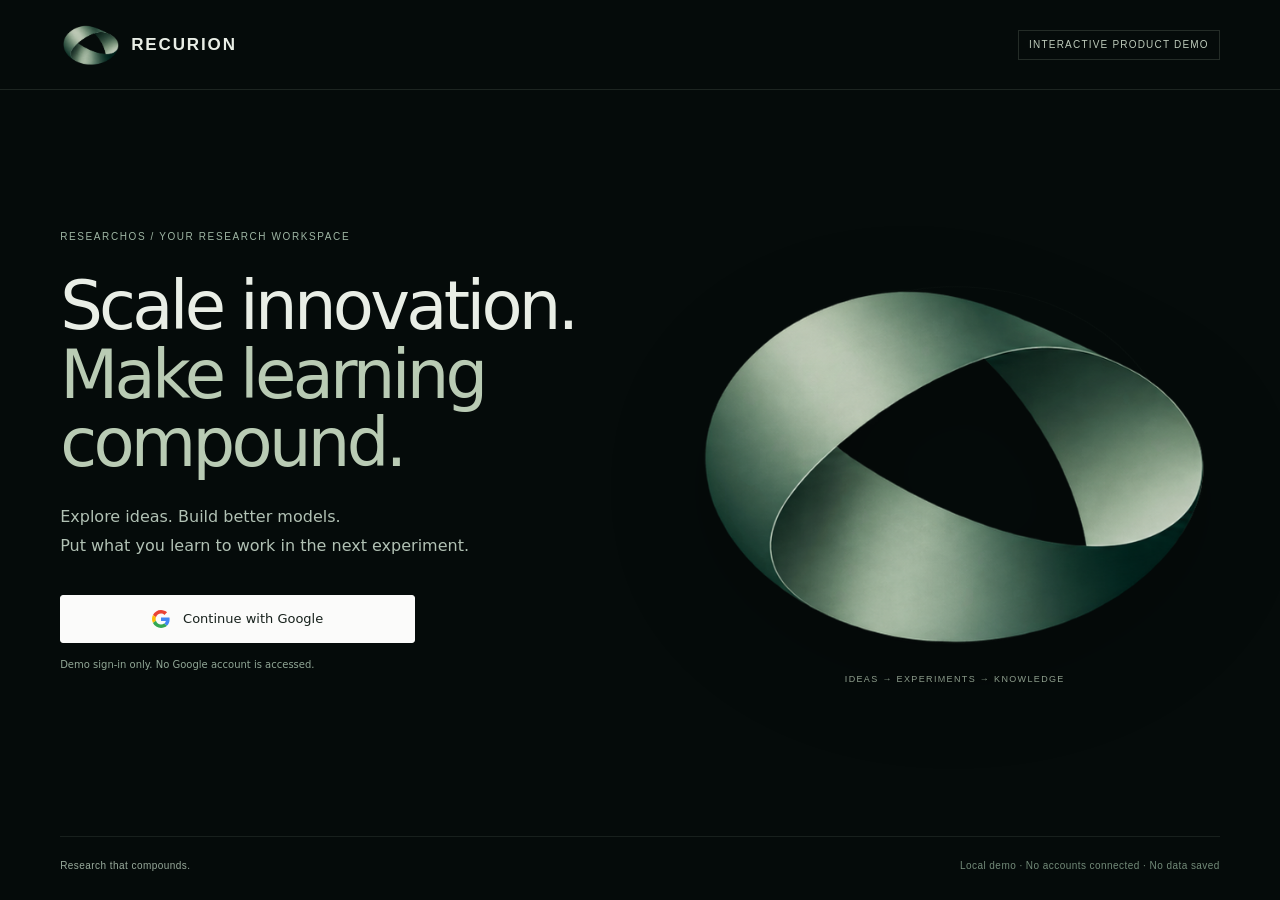
==== login.html @ 27992742 "Add product demo login page" ====
<!DOCTYPE html>
<html lang="en"><head><script id="df-entry-route">window.__recurionDemoEntry=location.hash;</script><meta charset="utf-8"/><meta content="width=device-width,initial-scale=1" name="viewport"/><meta content="An offline Recurion research replay and Theory Atlas with pre-rendered equations and a script-free initial view." name="description"/><title>Recurion — Research that compounds</title><style>html{margin:0;background:#03080b;color-scheme:dark}body{margin:0;min-height:100vh;background:#03080b;color:#e8f0f5;font-family:-apple-system,BlinkMacSystemFont,"Segoe UI",sans-serif}.app-page{min-height:100vh;isolation:isolate}.app-page[hidden]{display:none!important}[hidden]{display:none!important}.glyph-bank{position:absolute;width:0;height:0;overflow:hidden;pointer-events:none}#preview-note{padding:9px 20px;border-bottom:1px solid #24444a;background:#081419;color:#9fbac6;font:12px/1.5 -apple-system,BlinkMacSystemFont,"Segoe UI",sans-serif}.interactive-ready #preview-note{display:none}body:not(.interactive-ready) #research{display:none}body:not(.interactive-ready) #research:target{display:block}body:not(.interactive-ready) #research:target~#atlas{display:none}
#atlas{color-scheme:dark;--bg:#03080b;--panel:#071117;--line:#19343f;--ink:#e8f0f5;--muted:#8fa8b9;--dim:#607b8b;--cyan:#4ee4d1;--amber:#e8bd7b;--red:#ef9298;--mono:ui-monospace,SFMono-Regular,Consolas,monospace;--sans:-apple-system,BlinkMacSystemFont,"Segoe UI",sans-serif}
#atlas *{box-sizing:border-box}#atlas{margin:0;background:radial-gradient(ellipse at 63% -25%,#16303d80,transparent 55%),var(--bg);color:var(--ink);font:14px/1.55 var(--sans)}#atlas button,#atlas input,#atlas select{font:inherit}#atlas button,#atlas a,#atlas input,#atlas select{touch-action:manipulation}#atlas button{cursor:pointer;color:inherit;background:none;border:0}#atlas a{color:inherit;text-decoration:none}#atlas button:disabled{opacity:.3;cursor:default}#atlas button:hover:not(:disabled),#atlas a:hover{color:#fff}#atlas button:focus-visible,#atlas a:focus-visible,#atlas input:focus-visible,#atlas select:focus-visible,#atlas [role=button]:focus-visible{outline:2px solid var(--cyan);outline-offset:4px}#atlas button svg{pointer-events:none}#atlas svg{display:block}#atlas h1,#atlas h2,#atlas h3,#atlas h4,#atlas p{margin:0}#atlas ::selection{color:#061616;background:#63d4c5}#atlas .skip{position:absolute;top:-60px;left:16px;z-index:50;padding:10px;background:var(--cyan);color:#031210}#atlas .skip:focus{top:8px}#atlas .topbar{height:77px;border-bottom:1px solid #16303b;display:flex;align-items:center;gap:24px;padding:0 27px;background:#03090bd9}#atlas .brand{display:flex;align-items:center;gap:13px;font-size:19px;letter-spacing:3px;font-weight:600;white-space:nowrap}#atlas .orbit{width:29px;height:32px;position:relative;display:block;transform:rotate(-24deg)}#atlas .orbit:before,#atlas .orbit:after{content:"";position:absolute;inset:0;border:1.4px solid var(--cyan);border-radius:50%}#atlas .orbit:after{inset:7px 0 3px 10px}#atlas .product-nav{border-left:1px solid var(--line);padding-left:23px;display:flex;gap:6px}#atlas .product-nav a{padding:7px 13px;border:1px solid transparent;border-radius:7px;font-size:12px;color:var(--muted);white-space:nowrap}#atlas .product-nav a.active{color:var(--cyan);background:#102d2c60;border-color:#26665f}#atlas .header-right{display:flex;gap:19px;align-items:center;margin-left:auto}#atlas .snapshot{font:10px var(--mono);letter-spacing:.1px;color:#91bbbd;white-space:nowrap}#atlas .snapshot:before{content:"";display:inline-block;width:6px;height:6px;border-radius:50%;background:var(--cyan);box-shadow:0 0 12px #4ee4d140;margin-right:8px}#atlas .small-btn{border:1px solid var(--line);color:var(--muted);border-radius:7px;padding:7px 11px;font-size:11px;display:inline-flex;gap:6px;align-items:center;justify-content:center}#atlas .small-btn:hover{border-color:#388177;background:#0b2527}#atlas .primary{color:var(--cyan);border-color:#338879;background:linear-gradient(120deg,#123d374a,#051514)}#atlas .icon-btn{border:1px solid var(--line);border-radius:6px;display:inline-grid;place-items:center;width:30px;height:30px;color:var(--muted);flex:none}#atlas .icon-btn:hover{border-color:#438f82;color:var(--cyan)}#atlas .workspace{max-width:1910px;margin:auto;padding:22px 25px 14px;display:grid;grid-template-columns:220px minmax(520px,1fr) 322px;gap:17px;align-items:start}#atlas .panel{background:linear-gradient(130deg,#0b1820a0,#050d12e0 80%);border:1px solid #23424f;border-radius:12px;box-shadow:0 15px 50px #0003,inset 0 1px 0 #cbfcff03}#atlas .eyebrow{color:var(--cyan);font-size:10px;font-weight:650;letter-spacing:1.65px;text-transform:uppercase}#atlas .label{font-size:10px;color:var(--dim);font-weight:550;letter-spacing:1px;text-transform:uppercase}#atlas .mono{font-family:var(--mono)}#atlas .muted{color:var(--muted)}#atlas .dim{color:var(--dim)}#atlas .sidebar{padding:18px 12px 14px;height:717px;display:flex;flex-direction:column}#atlas .side-heading{display:flex;align-items:center;justify-content:space-between;padding:0 3px}#atlas .side-heading h2{font-size:10px;color:#b6d3da;letter-spacing:1.6px;font-weight:600}#atlas .side-count{font:10px var(--mono);color:var(--dim)}#atlas .search-wrap{display:flex;align-items:center;gap:8px;border:1px solid var(--line);background:#061017;border-radius:7px;padding:8px 9px;margin:17px 0 11px;color:var(--dim)}#atlas .search-wrap input{width:100%;min-width:0;background:none;border:0;outline:none;color:var(--ink);font-size:11px}#atlas .search-wrap input::placeholder{color:#637f90}#atlas .search-wrap:focus-within{border-color:#48968d}#atlas .family-list{overflow-y:auto;min-height:0;flex:1;padding:1px 3px 2px 0;scrollbar-width:thin;scrollbar-color:#274d55 transparent}#atlas .family-button{width:100%;display:grid;grid-template-columns:29px 1fr 17px;align-items:center;gap:7px;text-align:left;padding:7px 7px;border:1px solid transparent;border-radius:6px;min-height:29px;margin:1px 0;color:#9eb8c7;font-size:10.7px}#atlas .family-button .fid{font:9px var(--mono);color:#73a09f}#atlas .family-button .n{font:8px var(--mono);color:#557381;text-align:right}#atlas .family-button:hover{background:#10293170}#atlas .family-button.active{border-color:#357d73;background:linear-gradient(95deg,#10463a65,#07171c);color:#e5f4f4;box-shadow:0 0 17px #48edce0a}#atlas .family-button.active .fid{color:var(--cyan)}#atlas .side-foot{padding:13px 4px 1px;border-top:1px solid var(--line);margin-top:10px;color:#617d8c;font-size:9px;line-height:1.6}#atlas .main{min-width:0}#atlas .intro{display:flex;align-items:center;justify-content:space-between;margin-bottom:17px;gap:16px}#atlas .intro h1{font-size:30px;line-height:1.15;font-weight:480;letter-spacing:-.8px;margin-bottom:6px}#atlas .intro p{font-size:12px;line-height:1.5;color:var(--muted)}#atlas .intro .small-btn{white-space:nowrap}#atlas .stats{display:flex;gap:7px;margin-bottom:14px}#atlas .stat{border:1px solid #1d3b46;border-radius:8px;background:linear-gradient(125deg,#0b222b80,#081016);padding:10px 12px;flex:1;min-width:0;display:flex;align-items:center;gap:9px;text-align:left}#atlas .stat .stat-icon{width:29px;height:30px;display:grid;place-items:center;background:#17393460;color:var(--cyan);border-radius:7px;flex:none}#atlas .stat strong{display:block;font-size:21px;font-weight:430;line-height:1.15;color:#dcecef}#atlas .stat small{display:block;font-size:9px;color:#7b9aa9;margin-top:4px}#atlas .stat.amber .stat-icon{color:var(--amber);background:#3a2c1c40}#atlas .stat:hover{border-color:#2e786e}#atlas .map-panel{overflow:hidden;position:relative}#atlas .map-head{display:flex;align-items:center;justify-content:space-between;padding:17px 19px 12px;gap:12px}#atlas .map-head h2{font-size:11px;letter-spacing:1.1px;font-weight:600;color:#aed9de}#atlas .map-head p{font-size:10px;color:var(--dim);margin-top:3px}#atlas .segmented{display:flex;border:1px solid var(--line);padding:3px;border-radius:7px;background:#040e13}#atlas .segmented button{padding:5px 10px;color:#7f9cad;font-size:10px;border-radius:4px;border:1px solid transparent;white-space:nowrap}#atlas .segmented button.active{color:var(--cyan);border-color:#286e65;background:#12393345}#atlas .map-body{min-height:399px}#atlas .graph-wrap{position:relative;background-image:radial-gradient(#2c666624 .65px,transparent .65px);background-size:18px 18px;margin:0 5px}#atlas .graph-wrap svg{width:100%;height:393px;overflow:visible}#atlas .graph-group-label{font:10px var(--sans);letter-spacing:.25px;fill:#738f9b}#atlas .graph-box{fill:none;stroke-width:.75;stroke-dasharray:2 5;opacity:.18}#atlas .family-node{cursor:pointer;outline:none}#atlas .family-node .node-halo{opacity:.04;transition:opacity .2s}#atlas .family-node:hover .node-halo,#atlas .family-node.selected .node-halo{opacity:.2}#atlas .family-node .node-core{stroke-width:1;fill:#0c1922;transition:fill .2s,stroke-width .2s}#atlas .family-node:hover .node-core,#atlas .family-node.selected .node-core{stroke-width:1.8;fill:#0e312f}#atlas .family-node text.node-id{font:11px var(--mono);fill:#c5dfe6;pointer-events:none}#atlas .family-node text.node-label{font:9px var(--sans);fill:#a0b7c3;pointer-events:none}#atlas .family-node.selected text.node-id{fill:#93ffee}#atlas .family-node.dimmed{opacity:.23}#atlas .map-connection{cursor:pointer;outline:none}#atlas .map-connection .line-main{fill:none;stroke:#497b84;stroke-width:.8;opacity:.22}#atlas .map-connection .line-hit{fill:none;stroke:transparent;stroke-width:11}#atlas .map-connection.active .line-main{stroke:#edba77;opacity:.68;stroke-width:1.25;stroke-dasharray:3 4}#atlas .map-connection:hover .line-main,#atlas .map-connection:focus .line-main{stroke:#ffd8a4;opacity:1;stroke-width:2}#atlas .map-connection .junction{fill:#090f15;stroke:#cfb184;stroke-width:1;opacity:.5}#atlas .map-connection.active .junction{opacity:1}#atlas .map-bottom{padding:11px 18px 13px;border-top:1px solid #132e39;display:flex;justify-content:space-between;align-items:center;gap:15px}#atlas .legend{display:flex;flex-wrap:wrap;gap:12px;font-size:8px;color:#78929f;align-items:center}#atlas .legend span{display:inline-flex;align-items:center;gap:5px}#atlas .line-key{width:16px;border-top:1px dashed var(--amber)}#atlas .node-key{width:5px;height:5px;border-radius:50%;background:var(--cyan)}#atlas .junction-key{width:5px;height:5px;transform:rotate(45deg);border:1px solid var(--amber)}#atlas .map-bottom button{font-size:9px;white-space:nowrap}#atlas .context-strip{border:1px solid #1e3c46;border-radius:9px;padding:12px 15px;margin-top:13px;background:linear-gradient(100deg,#1034334f,#071118);display:flex;gap:12px;align-items:center}#atlas .context-strip .signal{flex:none;border:1px solid #27534e;border-radius:50%;width:31px;height:31px;display:grid;place-items:center;color:var(--cyan)}#atlas .context-strip p{color:#a6c4ca;font-size:11px;line-height:1.5}#atlas .context-strip small{color:var(--dim);font-size:9px;display:block;margin-top:2px}#atlas .context-strip button{margin-left:auto;flex:none;font-size:10px;color:#92d5ce}#atlas .detail-panel{padding:20px 19px 18px;height:717px;display:flex;flex-direction:column;min-width:0;position:relative;overflow:hidden}#atlas .detail-top{display:flex;align-items:center;justify-content:space-between;margin-bottom:13px}#atlas .family-id-large{color:var(--cyan);font:17px var(--mono);font-weight:400}#atlas .detail-top div{display:flex;gap:5px}#atlas .detail-title{font-size:23px;font-weight:450;letter-spacing:-.6px;line-height:1.22;margin-bottom:13px}#atlas .detail-question{font-size:12px;color:#7bc6c4;line-height:1.5}#atlas .detail-tabs{display:flex;gap:19px;border-bottom:1px solid var(--line);margin:13px 0 0}#atlas .detail-tabs button{padding:10px 0;font-size:11px;color:#6f91a3;border-bottom:2px solid transparent}#atlas .detail-tabs button.active{border-color:var(--cyan);color:var(--cyan)}#atlas .detail-scroll{overflow-y:auto;scrollbar-width:thin;scrollbar-color:#26484f transparent;flex:1;padding:17px 1px 0 0;min-height:0}#atlas .detail-scroll p{font-size:11px;color:#95b0c1;line-height:1.75}#atlas .detail-scroll h3{font-size:10px;font-weight:550;color:#abd2d2;letter-spacing:.7px;text-transform:uppercase;margin:19px 0 8px}#atlas .detail-scroll h3:first-child{margin-top:0}#atlas .tokens{display:flex;flex-wrap:wrap;gap:6px;margin:8px 0}#atlas .token{font-size:9px;padding:4px 7px;border:1px solid #20404b;border-radius:5px;color:#9fc1c8;background:#0e25303d}#atlas .caution-text{padding:11px 12px;border-left:2px solid #876a49;border-radius:0 6px 6px 0;background:#29221438;font-size:10px;color:#c1b79f;margin:14px 0}#atlas .mini-model{padding:12px;background:#041017;border:1px solid #21434e;border-radius:8px;margin-top:11px}#atlas .mini-model .label{font-size:8px;letter-spacing:.7px;color:#6897a1;margin-bottom:10px;display:flex;justify-content:space-between}#atlas .math-box{overflow-x:auto;overflow-y:hidden;max-width:100%;scrollbar-width:thin;scrollbar-color:#3d7775 transparent;color:#d7f0ef;padding:5px 0;font-size:13px;line-height:normal}#atlas .math-box mjx-container{display:block;margin:0!important;min-width:min-content}#atlas .math-box mjx-container svg{max-width:none!important;display:block}#atlas .mini-model .math-box{font-size:12px;padding-bottom:9px}#atlas .mini-model .math-box mjx-container svg{max-height:83px}#atlas .detail-bottom{border-top:1px solid var(--line);padding-top:13px;margin-top:12px;display:flex;align-items:center;gap:10px}#atlas .detail-bottom .small-btn{width:100%;padding:10px 9px;font-size:10px}#atlas .detail-bottom>.icon-btn{width:33px;height:35px}#atlas .full-width{width:100%}#atlas .bridge-mini{width:100%;display:block;text-align:left;border:1px solid #263e49;border-radius:8px;padding:11px 12px;margin-bottom:9px;background:#07131bb0}#atlas .bridge-mini strong{font-size:11px;font-weight:500;display:block;color:#b7d2da;overflow-wrap:anywhere}#atlas .bridge-mini small{font-size:9px;color:#8f9c92;display:block;margin-top:5px;line-height:1.5}#atlas .bridge-mini:hover{border-color:#5b7865}#atlas .no-result{color:var(--muted);font-size:12px;padding:18px 5px}#atlas .gallery{max-width:1860px;margin:0 auto 25px;border-radius:12px;padding:18px 21px}#atlas .gallery-wrap{padding:0 25px}#atlas .gallery-heading{display:flex;justify-content:space-between;align-items:center;margin-bottom:15px;gap:15px}#atlas .gallery h2{font-size:11px;color:#b4dbde;letter-spacing:1.3px;font-weight:550}#atlas .gallery p{font-size:10px;color:var(--dim);margin-top:4px}#atlas .gallery-grid{display:grid;grid-template-columns:repeat(5,minmax(0,1fr));gap:9px}#atlas .eq-tile{min-width:0;text-align:left;border:1px solid #1b3a46;border-radius:8px;background:#07141b;padding:11px 12px;position:relative;overflow:hidden;height:112px;transition:all .2s}#atlas .eq-tile.active,#atlas .eq-tile:hover{border-color:#489b8c;background:linear-gradient(120deg,#103b343e,#07131b);box-shadow:0 0 16px #54dab80b}#atlas .tile-head{display:flex;align-items:center;justify-content:space-between;font-size:10px;color:#a1c5cd}#atlas .tile-head .mono{font-size:9px;color:var(--cyan)}#atlas .tile-head small{font:8px var(--mono);color:#607d8c}#atlas .tile-sub{font-size:9px;color:#718e9e;margin-top:3px}#atlas .eq-tile .math-box{font-size:11px;display:flex;align-items:center;height:56px;overflow:hidden;padding:8px 0 1px;pointer-events:none}#atlas .eq-tile .math-box mjx-container{min-width:0;width:100%}#atlas .eq-tile .math-box svg{max-width:100%!important;max-height:47px;width:auto!important;height:auto!important;overflow:visible}#atlas .foot{max-width:1860px;margin:auto;padding:0 27px 24px;display:flex;gap:15px;align-items:center;justify-content:space-between;font:8px var(--mono);letter-spacing:.7px;color:#557989}#atlas .foot button{font:9px var(--sans);color:#85a8b4}#atlas .bridge-view{padding:9px 22px 18px;min-height:393px}#atlas .bridge-view .bridge-overline{display:flex;gap:10px;align-items:center;justify-content:space-between;margin:0 0 14px}#atlas .bridge-overline p{font-size:10px;color:#9bb4be}#atlas .bridge-overline span{font:9px var(--mono);color:var(--dim)}#atlas .bridge-diagram{display:grid;grid-template-columns:1fr 90px 1fr;gap:8px;align-items:center;padding:18px 0 22px}#atlas .concept-node{border:1px solid #286264;border-radius:11px;background:radial-gradient(ellipse at 0 0,#22605250,transparent),#07151d;min-height:96px;padding:15px 15px;display:flex;flex-direction:column;justify-content:center}#atlas .concept-node small{font:9px var(--mono);color:#699caa;display:block;margin-bottom:7px}#atlas .concept-node strong{font-size:16px;font-weight:440;line-height:1.45;color:#d2eeed;overflow-wrap:anywhere}#atlas .bridge-arrow{position:relative;border-top:1px solid #b79567;height:1px;align-self:center;box-shadow:0 0 8px #d4a3581a}#atlas .bridge-arrow:after{content:"›";position:absolute;right:-3px;top:-16px;color:var(--amber);font-size:23px}#atlas .bridge-arrow:before{content:"◇";position:absolute;left:calc(50% - 10px);top:-11px;background:#071118;color:var(--amber);font-size:14px;padding:0 4px}#atlas .condition{padding:13px 16px;border:1px solid #5a4830;border-radius:9px;background:linear-gradient(90deg,#33261c57,#10161b);margin-bottom:13px}#atlas .condition .label{color:#c4ac88;font-size:8px}#atlas .condition p{font-size:13px;line-height:1.7;color:#d0c1a5;margin-top:5px;overflow-wrap:anywhere}#atlas .condition .original-term{display:block;color:#8d8276;font:9px/1.6 var(--mono);margin-top:6px;overflow-wrap:anywhere}#atlas .bridge-caption{font-size:10px;color:#7e9caa;margin:12px 0 16px;line-height:1.7}#atlas .bridge-actions{display:flex;justify-content:space-between;gap:10px;align-items:center}#atlas .bridge-actions .stepper{display:flex;gap:5px}#atlas .bridge-actions button{font-size:10px}#atlas .spotlight-strip{display:flex;gap:6px;margin-bottom:18px}#atlas .spotlight-strip button{border:1px solid #24424b;border-radius:6px;color:#789ca8;padding:6px 8px;font-size:9px;flex:1;white-space:nowrap}#atlas .spotlight-strip button.active{color:var(--cyan);border-color:#337769;background:#17322d50}#atlas .guide{padding:9px 22px 19px;min-height:393px}#atlas .guide-track{display:flex;align-items:center;gap:6px;margin-bottom:26px}#atlas .guide-track button{flex:1;border-top:2px solid #24444c;padding-top:8px;color:#638391;font-size:9px;text-align:left}#atlas .guide-track button.active{color:var(--cyan);border-color:var(--cyan)}#atlas .guide h3{font-size:27px;font-weight:440;letter-spacing:-.6px;line-height:1.25;margin:10px 0}#atlas .guide>p{font-size:13px;color:#9cb8c5;line-height:1.7}#atlas .guide .guide-number{font:10px var(--mono);color:#548c8d}#atlas .guide-example{padding:18px;border:1px solid #28504f;border-radius:9px;background:radial-gradient(ellipse at 0 0,#124b3840,transparent),#07141a;margin-top:19px;min-height:132px}#atlas .guide-example h4{font-size:14px;font-weight:500;color:#bfdfe3;margin-bottom:9px}#atlas .guide-example p{font-size:11px;color:#8db4c0;line-height:1.8}#atlas .prediction-grid{display:grid;grid-template-columns:1fr 1fr;gap:9px}#atlas .prediction-item{padding:11px;border:1px solid #244850;border-radius:7px;background:#0b1b23}#atlas .prediction-item .fid{color:var(--cyan);font:10px var(--mono)}#atlas .prediction-item p{font-size:11px;margin-top:6px;color:#bed3dc}#atlas .guide-control{display:flex;align-items:center;justify-content:space-between;margin-top:18px}#atlas .guide-control small{font-size:9px;color:#6b8b9b;max-width:60%;line-height:1.6}#atlas .guide-control div{display:flex;gap:6px}#atlas .formula-float{color:#8ceade;margin:14px 0 0}#atlas .select-slice{width:100%;padding:8px 9px;font-size:11px;border:1px solid #2b505a;border-radius:6px;background:#0a1b23;color:#c4dde5;margin:6px 0 11px}#atlas .detail-eq{padding:12px 11px;border:1px solid #25424b;border-radius:8px;margin-bottom:9px;background:#08151c}#atlas .detail-eq>.label{font:8px var(--mono);color:#77b1b2;display:flex;justify-content:space-between}#atlas .detail-eq .math-box{margin-top:7px;font-size:11px}#atlas .view-all-link{color:var(--cyan);font-size:10px;display:block;margin-top:13px}#atlas .fade-in{animation:enter .25s ease}@keyframes enter{from{opacity:.4;transform:translateY(4px)}to{opacity:1;transform:none}}#atlas .reading-dot{display:inline-block;width:5px;height:5px;background:var(--cyan);border-radius:50%;box-shadow:0 0 14px #66edd84d;margin-right:6px}#atlas .sr-only{position:absolute;width:1px;height:1px;clip-path:inset(50%);overflow:hidden}
/* Progressive disclosure: evidence and complete equations live in an accessible drawer. */
#atlas dialog{inset:0 0 0 auto;width:min(910px,96vw);max-width:100%;height:100dvh;max-height:100%;margin:0;padding:0;border:0;border-left:1px solid #396068;box-shadow:-30px 0 100px #0009;background:radial-gradient(ellipse at 0 0,#13383d60,transparent 55%),#080f15;color:var(--ink)}#atlas dialog[open]{display:flex;flex-direction:column}#atlas dialog::backdrop{background:#0008;backdrop-filter:blur(6px)}#atlas .drawer-head{padding:24px 27px 18px;border-bottom:1px solid var(--line);display:flex;justify-content:space-between;align-items:flex-start;gap:15px}#atlas .drawer-head h2{font-size:26px;font-weight:450;letter-spacing:-.55px;line-height:1.3;margin-top:6px}#atlas .drawer-head .icon-btn{margin-top:4px}#atlas .drawer-tabs{display:flex;gap:23px;padding:0 27px;border-bottom:1px solid var(--line);flex:none;overflow:auto}#atlas .drawer-tabs button{padding:14px 0 11px;font-size:12px;color:#819dac;border-bottom:2px solid transparent;white-space:nowrap}#atlas .drawer-tabs button.active{color:var(--cyan);border-color:var(--cyan)}#atlas .drawer-body{padding:24px 27px 35px;overflow-y:auto;overscroll-behavior:contain;min-width:0;scrollbar-width:thin;scrollbar-color:#305454 transparent}#atlas .drawer-body h3{font-weight:500;font-size:17px;line-height:1.5;margin:18px 0 10px;color:#d5e8ed}#atlas .drawer-body h3:first-child{margin-top:0}#atlas .drawer-body p{font-size:12px;color:#a1bac8;line-height:1.85;margin:0 0 12px}#atlas .drawer-note{border:1px solid #25444e;border-radius:8px;padding:12px 14px;background:#0d252e60;color:#8fbdc7;font-size:11px;line-height:1.75;margin:0 0 17px}#atlas .drawer-note.amber{color:#c9b898;border-color:#5c4a33;background:#30261640}#atlas .drawer-tools{display:flex;align-items:center;gap:10px;margin:0 0 16px}#atlas .drawer-tools .select-slice{flex:1;min-width:0;margin:0;padding:10px}#atlas .drawer-tools .small-btn{white-space:nowrap}#atlas .model-record{border-left:2px solid var(--cyan);background:#10222c80;padding:14px 17px;margin:12px 0 19px;border-radius:0 8px 8px 0}#atlas .model-record .label{font-size:9px}#atlas .model-record p{font-size:13px;color:#c0d9e1;margin:7px 0 0}#atlas .equation-card{border:1px solid #264651;background:#07141c;border-radius:10px;padding:15px 17px;margin:13px 0}#atlas .equation-card header{display:flex;align-items:center;justify-content:space-between;font:10px var(--mono);color:#74c9c4;gap:10px}#atlas .equation-card header button{font:10px var(--sans);color:#86a5b5}#atlas .equation-card .math-box{padding:15px 0 11px;font-size:16px}#atlas .equation-card details{border-top:1px solid #183a41;padding-top:8px;margin-top:6px}#atlas .equation-card summary,#atlas .source-details summary{cursor:pointer;font-size:10px;color:#789bab}#atlas .code{white-space:pre-wrap;overflow-wrap:anywhere;background:#020a0f;border:1px solid #1c353f;border-radius:7px;padding:12px;color:#98b9c8;font:11px/1.8 var(--mono);margin:10px 0;max-width:100%;overflow:auto}#atlas .typeset-note{font-size:10px;color:#cab68e;margin-top:8px;line-height:1.7}#atlas .record-path{font:10px/1.8 var(--mono);color:#a5bfcb;overflow-wrap:anywhere}#atlas .hash{color:#608795;font:9px/1.8 var(--mono);overflow-wrap:anywhere;margin-top:6px}#atlas .source-record{border:1px solid var(--line);padding:13px 15px;background:#081923;border-radius:8px;margin:10px 0}#atlas .source-record strong{font-size:12px;display:block;margin-bottom:5px;color:#c1d6df}#atlas .source-record p{font-size:11px;margin-bottom:5px}#atlas .source-link{color:#7ec3c3;font-size:10px}#atlas .block-list{padding-left:17px;color:#9eb9c8;font-size:12px;line-height:1.9}#atlas .plain-source{white-space:pre-wrap;font:11px/1.8 var(--mono);overflow-wrap:anywhere;color:#94b3c1;max-width:100%}#atlas .excerpt{font-size:13px;color:#b5cdd8;line-height:1.9}#atlas .excerpt .source-copy{white-space:pre-wrap}#atlas .excerpt .source-copy h3{white-space:normal;font-size:17px;color:#d4e7ed;margin:18px 0 8px}#atlas .excerpt .source-copy h4{font-size:12px;color:#80ceca;font-weight:500;margin:17px 0 7px;white-space:normal}#atlas .excerpt .inline-math mjx-container{display:inline-block;margin:0 2px!important}#atlas .excerpt .inline-math svg{display:inline;max-width:none!important;vertical-align:middle}#atlas .excerpt .source-display{display:block;padding:11px 14px;margin:12px 0;border:1px solid #284651;border-radius:8px;background:#06131b;overflow-x:auto;max-width:100%;font-size:15px}#atlas .excerpt .source-display mjx-container{margin:0!important;min-width:min-content}#atlas .excerpt .source-display svg{max-width:none!important}#atlas .ledger-types{display:flex;gap:7px;flex-wrap:wrap;margin:0 0 14px}#atlas .ledger-types button{border:1px solid #29464f;border-radius:6px;padding:6px 9px;color:#7fa0ad;font-size:10px}#atlas .ledger-types button.active{border-color:#43a08e;color:var(--cyan);background:#17382f5c}#atlas .ledger-types button small{padding-left:4px;color:#648488}#atlas .ledger-controls{display:flex;gap:12px;align-items:center;flex-wrap:wrap}#atlas .ledger-controls .search-wrap{margin:0;flex:1}#atlas .ledger-controls label{font-size:10px;color:#8db0bd;display:flex;gap:6px;align-items:center}#atlas .ledger-count{font-size:10px;color:var(--dim);margin:12px 0}#atlas .ledger-row{border:1px solid #22424e;border-radius:8px;margin:8px 0;background:#09192380}#atlas .ledger-row>button{padding:13px 15px;width:100%;text-align:left;display:flex;gap:12px;align-items:center}#atlas .ledger-row>button .rel-symbol{font-size:16px;color:#8cc9c1;flex:none}#atlas .ledger-row strong{display:block;font-size:12px;font-weight:500;color:#c1d8e0;overflow-wrap:anywhere}#atlas .ledger-row small{display:block;font:9px/1.6 var(--mono);color:#7699a7;margin-top:5px;overflow-wrap:anywhere}#atlas .ledger-row details{padding:0 15px 12px}#atlas .ledger-row summary{color:#688e9d;font-size:10px;cursor:pointer}#atlas .read-relation{padding:16px 18px;background:#0a1b22;border:1px solid #29494f;border-radius:9px;margin-top:16px}#atlas .read-relation h4{font-size:12px;color:var(--cyan);margin:0 0 8px}#atlas .read-relation p{font-size:12px}#atlas .count-grid{display:grid;grid-template-columns:repeat(3,1fr);gap:10px;margin:17px 0 22px}#atlas .count-grid div{border:1px solid #24434e;border-radius:8px;padding:13px;background:#0a1c23}#atlas .count-grid strong{font-size:27px;font-weight:430;color:var(--cyan);display:block}#atlas .count-grid small{font-size:10px;color:#80a4b2}#atlas .toast{position:fixed;bottom:24px;left:50%;transform:translateX(-50%);background:#133731;border:1px solid #479889;border-radius:8px;padding:10px 17px;color:#d6faf2;font-size:12px;z-index:100;opacity:0;pointer-events:none;transition:opacity .2s}#atlas .toast.show{opacity:1}
@media(min-width:1650px){#atlas .workspace{grid-template-columns:247px minmax(640px,1fr) 348px;gap:20px;padding:24px 28px 15px}#atlas .sidebar,#atlas .detail-panel{height:738px}#atlas .graph-wrap svg{height:421px}#atlas .map-body{min-height:427px}#atlas .bridge-view,#atlas .guide{min-height:427px}#atlas .intro h1{font-size:34px}#atlas .family-button{font-size:11.5px;min-height:30px;padding-top:7px;padding-bottom:7px}#atlas .detail-title{font-size:25px}#atlas .detail-scroll p{font-size:12px}#atlas .stat{padding:11px 15px}#atlas .stat strong{font-size:23px}#atlas .stat small{font-size:10px}#atlas .gallery-grid{grid-template-columns:repeat(5,minmax(0,1fr))}}
@media(max-width:1280px){#atlas .workspace{grid-template-columns:180px minmax(460px,1fr) 284px;padding:18px 18px 14px;gap:12px}#atlas .topbar{padding:0 20px;gap:18px}#atlas .brand{font-size:17px}#atlas .product-nav{padding-left:17px}#atlas .family-button{font-size:10px;padding-left:4px;grid-template-columns:26px 1fr 14px;gap:4px}#atlas .stat{padding:9px 8px;gap:6px}#atlas .stat .stat-icon{display:none}#atlas .intro h1{font-size:27px}#atlas .intro p{font-size:11px}#atlas .intro .small-btn{font-size:10px;padding:7px 9px}#atlas .map-head{padding:15px 14px 10px}#atlas .map-head p{font-size:9px}#atlas .segmented button{padding:5px 7px}#atlas .detail-panel{padding:19px 15px}#atlas .detail-title{font-size:21px}#atlas .gallery-wrap{padding:0 18px}#atlas .graph-wrap svg{height:379px}#atlas .sidebar,#atlas .detail-panel{height:703px}#atlas .concept-node strong{font-size:14px}#atlas .bridge-diagram{grid-template-columns:1fr 51px 1fr}#atlas .spotlight-strip{flex-wrap:wrap}#atlas .spotlight-strip button{flex-basis:40%}#atlas .guide h3{font-size:24px}#atlas .bridge-view,#atlas .guide{padding-left:17px;padding-right:17px}#atlas .context-strip p{font-size:10px}}
@media(max-width:1050px){#atlas .workspace{grid-template-columns:190px minmax(0,1fr)}#atlas .detail-panel{grid-column:2;height:auto;min-height:420px;max-height:610px}#atlas .sidebar{grid-row:1/3;height:100%;max-height:1210px}#atlas .family-button{font-size:11px;padding-top:9px;padding-bottom:9px}#atlas .main{grid-column:2}#atlas .gallery-grid{grid-template-columns:repeat(4,minmax(0,1fr))}#atlas .snapshot{display:none}#atlas .detail-scroll{min-height:240px}#atlas .detail-bottom{max-width:330px}#atlas .intro h1{font-size:29px}#atlas .graph-wrap svg{height:375px}}
@media(max-width:730px){#atlas .topbar{height:auto;min-height:108px;padding:16px 17px 12px;gap:12px;flex-wrap:wrap}#atlas .brand{font-size:17px}#atlas .header-right{gap:7px}#atlas .header-right>.small-btn{font-size:10px}#atlas .product-nav{order:3;width:100%;padding:0;border:0;gap:8px}#atlas .product-nav a{padding:6px 12px;font-size:11px}#atlas .workspace{display:flex;flex-direction:column;padding:15px 12px 12px;gap:13px}#atlas .main{width:100%;order:1}#atlas .sidebar{order:2;width:100%;height:auto;max-height:none;padding:15px 12px 12px}#atlas .detail-panel{order:3;width:100%;height:auto;max-height:720px;min-height:500px;padding:20px 18px}#atlas .sidebar .search-wrap{margin:11px 0}#atlas .family-list{display:grid;grid-template-columns:1fr 1fr;max-height:188px;gap:2px 4px;overflow:auto}#atlas .family-button{font-size:10px;padding:7px 5px;min-height:32px;grid-template-columns:25px 1fr 14px}#atlas .side-foot{display:none}#atlas .intro{padding:0 4px;margin-bottom:13px;align-items:flex-start}#atlas .intro h1{font-size:27px}#atlas .intro p{font-size:11px;max-width:250px}#atlas .intro .small-btn{font-size:9px;padding:6px 8px;white-space:nowrap}#atlas .stats{gap:5px;margin-bottom:11px}#atlas .stat{padding:8px 8px;gap:4px;min-height:54px}#atlas .stat strong{font-size:19px}#atlas .stat small{font-size:8px;line-height:1.4;margin-top:3px}#atlas .map-head{padding:15px 13px 10px;flex-wrap:wrap;gap:11px}#atlas .map-head h2{font-size:10px}#atlas .map-head p{font-size:9px}#atlas .segmented{margin-left:auto}#atlas .segmented button{font-size:9px;padding:5px 8px}#atlas .graph-wrap{overflow-x:auto;scrollbar-width:thin;scrollbar-color:#2a5358 transparent;margin:0 2px}#atlas .graph-wrap svg{width:600px;min-width:600px;height:350px}#atlas .map-body{min-height:354px}#atlas .map-bottom{padding:10px 12px;gap:8px;align-items:flex-start}#atlas .legend{font-size:8px;gap:7px;max-width:225px}#atlas .map-bottom button{font-size:8px}#atlas .context-strip{padding:10px 11px;margin-top:11px;gap:9px}#atlas .context-strip .signal{width:26px;height:26px}#atlas .context-strip p{font-size:10px}#atlas .context-strip small{font-size:8px}#atlas .context-strip button{font-size:9px}#atlas .gallery-wrap{padding:0 12px}#atlas .gallery{padding:17px 13px}#atlas .gallery-grid{grid-template-columns:1fr 1fr;gap:7px}#atlas .gallery h2{font-size:10px;line-height:1.5}#atlas .gallery p{font-size:9px}#atlas .gallery .small-btn{font-size:9px;white-space:nowrap}#atlas .eq-tile{padding:10px;height:108px}#atlas .tile-head{font-size:9px;gap:3px}#atlas .tile-head small{display:none}#atlas .tile-sub{font-size:8px}#atlas .foot{padding:0 17px 22px;font-size:7px;flex-wrap:wrap;line-height:1.8}#atlas .detail-title{font-size:27px;max-width:420px}#atlas .detail-scroll{max-height:400px}#atlas .detail-scroll p{font-size:12px}#atlas .detail-scroll h3{font-size:10px}#atlas .detail-tabs{gap:23px}#atlas .detail-tabs button{font-size:12px}#atlas .detail-bottom{max-width:none}#atlas .mini-model .math-box{font-size:14px}#atlas .mini-model .math-box mjx-container svg{max-height:100px}#atlas .bridge-view{padding:8px 14px 17px;min-height:360px}#atlas .bridge-diagram{grid-template-columns:1fr 24px 1fr;gap:4px;padding:9px 0 15px}#atlas .concept-node{padding:11px 10px;min-height:96px}#atlas .concept-node strong{font-size:13px}#atlas .concept-node small{font-size:8px}#atlas .condition p{font-size:12px}#atlas .bridge-caption{font-size:10px}#atlas .bridge-actions{flex-wrap:wrap}#atlas .bridge-actions .small-btn{font-size:9px}#atlas .guide{padding:8px 16px 19px}#atlas .guide h3{font-size:25px}#atlas .guide>p{font-size:12px}#atlas .guide-example{padding:13px}#atlas .guide-control small{font-size:8px}#atlas .guide-control .small-btn{font-size:10px}#atlas .prediction-grid{grid-template-columns:1fr}#atlas .guide-track{margin-bottom:21px}#atlas .guide-track button{font-size:8px}#atlas .drawer-head{padding:22px 18px 16px}#atlas .drawer-head h2{font-size:23px}#atlas .drawer-tabs{padding:0 18px;gap:19px}#atlas .drawer-tabs button{font-size:11px}#atlas .drawer-body{padding:20px 18px 30px}#atlas dialog{width:100%;border:0}#atlas .drawer-tools{flex-wrap:wrap}#atlas .drawer-tools .select-slice{flex-basis:100%;font-size:11px}#atlas .equation-card{padding:13px 12px}#atlas .equation-card .math-box{font-size:14px}#atlas .source-record{padding:11px 12px}#atlas .count-grid{gap:7px}#atlas .count-grid div{padding:10px}#atlas .count-grid strong{font-size:22px}#atlas .count-grid small{font-size:9px}#atlas .ledger-types{gap:5px}#atlas .ledger-types button{font-size:9px;padding:5px 7px}}
@media(prefers-reduced-motion:reduce){#atlas *{animation:none!important;transition:none!important;scroll-behavior:auto!important}}

/* Legible labels and complete desktop catalogue without expanding the visual hierarchy. */
#atlas .graph-group-label{font-size:11px}#atlas .family-node text.node-id{font-size:12px}#atlas .family-node text.node-label{font-size:10px}
@media(min-width:1281px){#atlas .family-button{padding-top:3px;padding-bottom:3px;min-height:26px;margin-top:1px;margin-bottom:1px}#atlas .family-list{padding-top:2px}#atlas .sidebar .side-foot{padding-top:11px}#atlas .sidebar .search-wrap{margin-bottom:10px}}
@media(max-width:730px){#atlas .graph-wrap:after{content:"Swipe to explore the full map →";position:sticky;left:12px;display:block;color:#6b999e;font-size:9px;padding:0 12px 8px;width:220px}#atlas .map-body{min-height:369px}}

#research{color-scheme:dark;--bg:#030709;--panel:#070d11;--card:#0a1319;--text:#e9f0fa;--muted:#93a7b9;--faint:#698194;--cyan:#4be4d2;--cyan2:#97fff0;--line:#1c343e;--line-soft:#12262f;--amber:#ffc681;--red:#ff858b;--font:-apple-system,BlinkMacSystemFont,"Segoe UI",sans-serif;--mono:"SFMono-Regular",Consolas,"Liberation Mono",monospace}
#research *{box-sizing:border-box}#research{background:var(--bg);min-height:100%;scroll-behavior:smooth}#research{margin:0;color:var(--text);font:14px/1.5 var(--font);background:radial-gradient(ellipse at 58% -12%,#14313b48,transparent 53%),radial-gradient(ellipse at -10% 95%,#10483723,transparent 45%),var(--bg);min-height:100vh;overflow-x:hidden}#research button,#research a,#research input{touch-action:manipulation}#research button{font:inherit;color:inherit;cursor:pointer}#research button{border:0;background:transparent}#research a{color:inherit;text-decoration:none}#research button:disabled{opacity:.32;cursor:default}#research button,#research a,#research input{outline-offset:5px}#research button:focus-visible,#research a:focus-visible,#research input:focus-visible{outline:2px solid var(--cyan)}#research button:hover:not(:disabled){color:#fff}#research p,#research h1,#research h2,#research h3,#research h4{margin:0}#research svg{display:block;flex:none}#research button svg{pointer-events:none}#research ::selection{background:#207f78;color:white}#research .ambient{position:absolute;inset:0 0 auto;height:600px;overflow:hidden;pointer-events:none;z-index:0}#research .ambient:before{content:"";position:absolute;width:650px;height:650px;left:45%;top:-645px;border-radius:50%;border:1px solid #83eaf433;box-shadow:0 2px 45px #3cacba1c,0 0 0 17px #4be4d204;transform:rotate(22deg)}#research .skip-link{position:fixed;left:16px;top:-70px;z-index:100;background:var(--cyan);color:#00110e;padding:12px}#research .skip-link:focus{top:10px}#research .topbar{position:relative;z-index:1;display:flex;align-items:center;gap:26px;height:86px;border-bottom:1px solid var(--line-soft);padding:0 30px;background:#0206098c;backdrop-filter:blur(12px)}#research .brand{display:flex;align-items:center;gap:14px;width:218px;flex:none;font-size:20px;font-weight:630;letter-spacing:3px}#research .brand-orbit{position:relative;display:block;width:31px;height:34px;transform:rotate(-23deg)}#research .brand-orbit:before,#research .brand-orbit:after{content:"";position:absolute;inset:0;border:1.5px solid var(--cyan);border-radius:50%}#research .brand-orbit:after{inset:8px -1px 2px 11px;border-color:#79ecdc}#research .project-heading{display:flex;align-items:center;gap:18px;min-width:0}#research .project-heading strong{font-size:17px;font-weight:520;white-space:nowrap}#research .project-heading>span:last-child{font-size:12px;white-space:nowrap;color:var(--muted)}#research .header-divider{height:23px;width:1px;background:var(--line);transform:rotate(15deg)}#research .middot{padding:0 6px}#research .header-actions{margin-left:auto;display:flex;align-items:center;gap:12px}#research .status-pill{display:flex;align-items:center;gap:9px;color:#a6c5c6;white-space:nowrap;font-size:12px;padding:8px 3px}#research .status-dot{display:inline-block;width:7px;height:7px;background:var(--cyan);border-radius:50%;box-shadow:0 0 13px #4be4d27a}#research .play-button{display:flex;align-items:center;justify-content:center;gap:8px;min-height:38px;padding:0 14px;border:1px solid #28706d;background:linear-gradient(120deg,#10262366,#030908);border-radius:9px;color:var(--cyan);font-size:12px;white-space:nowrap;transition:all .2s}#research .play-button:hover{border-color:var(--cyan);box-shadow:0 0 17px #4be4d220}#research .icon-button{width:34px;height:34px;display:inline-flex;align-items:center;justify-content:center;border-radius:7px;color:var(--muted);flex:none}#research .icon-button:hover:not(:disabled){background:#14313866;color:var(--cyan)}#research .app-grid{position:relative;z-index:1;max-width:1810px;margin:0 auto;display:grid;grid-template-columns:222px minmax(480px,1fr) 292px;align-items:start;gap:18px;padding:22px 26px 14px}#research .sidebar{padding:9px 4px 0 0;display:flex;flex-direction:column;min-height:754px}#research .section-heading{display:flex;align-items:center;justify-content:space-between;font-size:11px;font-weight:650;letter-spacing:2.1px;color:#9dbacb}#research .counter{letter-spacing:.8px;color:var(--faint);font:11px var(--mono)}#research #iteration-list{margin-top:26px;position:relative}#research #iteration-list:before{content:"";position:absolute;top:31px;bottom:36px;left:17px;background:linear-gradient(var(--line),#316c6b,var(--line));width:1px;z-index:-1}#research .iteration{position:relative;display:grid;grid-template-columns:28px 1fr;gap:11px;width:100%;text-align:left;padding:17px 10px 17px 3px;min-height:122px;border:1px solid transparent;border-radius:12px;transition:border-color .2s,background .2s;margin-bottom:6px}#research .iteration:hover{background:#14232b55}#research .iteration.selected{border-color:#337381;background:linear-gradient(100deg,#1033318c,#0b172288);box-shadow:inset 0 0 30px #30e9ca05,0 5px 32px #001a153b}#research .iteration-index{height:25px;width:25px;display:grid;place-items:center;border-radius:50%;border:1px solid #426270;background:#050b0f;color:#c0d1de;font:10px var(--mono);margin-top:2px;transition:all .2s}#research .iteration.selected .iteration-index{border-color:var(--cyan);background:#0d3d39;color:var(--cyan2);box-shadow:0 0 20px #25efcd36}#research .iteration-head{display:flex;justify-content:space-between;align-items:center;gap:4px}#research .iteration-number{font-size:13px;font-weight:590}#research .score-badge{display:inline-flex;align-items:center;justify-content:center;min-width:40px;padding:2px 6px;border:1px solid #29414a;background:#061218;border-radius:6px;font:11px/1.7 var(--mono);color:#b7cbd6}#research .score-badge.gain{color:var(--cyan);border-color:#368c7f;box-shadow:0 0 17px #50e5d319;background:#0b2824}#research .iteration-name{font-size:13px;color:#a7bdcc;display:block;margin:8px 0 5px;line-height:1.45}#research .iteration-outcome{font-size:10px;color:var(--faint);line-height:1.4;display:block}#research .iteration-outcome.flagged{color:var(--amber)}#research .sidebar-bottom{margin-top:auto;padding:30px 10px 0 2px}#research .archive-totals{display:flex;gap:12px;align-items:center;border-top:1px solid var(--line-soft);padding-top:22px}#research .archive-totals strong{font:28px/1 var(--font);font-weight:300;color:#c5dedf}#research .archive-totals span{font-size:11px;color:var(--faint);line-height:1.55}#research .text-button{display:inline-flex;align-items:center;gap:9px;color:#9dd0d2;font-size:12px;padding:0;text-align:left}#research .text-button:hover{color:var(--cyan2)!important}#research .sidebar-bottom>.text-button{width:100%;border:1px solid var(--line);padding:10px 12px;border-radius:8px;margin:22px 0 23px;justify-content:space-between}#research .side-caption{font-size:11px;color:#628090;line-height:1.6}#research .panel{background:linear-gradient(130deg,#0b151bbd,#050b0fd9 66%);border:1px solid #22404b;border-radius:14px;box-shadow:0 12px 65px #00000028,inset 0 1px 0 #8bd8e505}#research .workspace{padding:27px 28px 16px;min-width:0;position:relative;overflow:hidden}#research .workspace:before{content:"";height:1px;background:linear-gradient(90deg,transparent,#77dcca42,transparent);position:absolute;top:0;left:0;right:0}#research .workspace-head{display:flex;gap:14px;align-items:flex-start;justify-content:space-between}#research .eyebrow{font-size:10px;letter-spacing:2.3px;font-weight:650;color:var(--cyan);text-transform:uppercase;display:block}#research h1{font-size:clamp(25px,2.05vw,36px);font-weight:500;letter-spacing:-.9px;line-height:1.22;margin:9px 0}#research #stage-subtitle{font-size:13px;line-height:1.55;color:var(--muted)}#research .record-clock{min-width:119px;display:grid;grid-template-columns:17px 1fr;align-items:center;gap:4px 6px;margin-top:2px;color:#acc1cd;font-size:11px;white-space:nowrap}#research .record-clock svg{color:var(--cyan)}#research .record-clock small{grid-column:2;color:var(--faint);font-size:10px}#research .stage-list{display:grid;grid-template-columns:repeat(6,minmax(0,1fr));gap:15px;margin:30px 0 22px}#research .stage{position:relative;min-width:0;display:flex;flex-direction:column;align-items:center;gap:9px;padding:12px 4px 11px;min-height:115px;border:1px solid #233d48;border-radius:12px;background:linear-gradient(140deg,#0d1b2199,#080e14);color:#829bad;transition:all .22s}#research .stage:after{content:"›";font-size:19px;position:absolute;top:41px;right:-12px;color:#375e69;line-height:1;font-family:var(--font)}#research .stage:last-child:after{display:none}#research .stage .step-no{align-self:flex-start;margin:0 0 -3px 8px;font:10px var(--mono);color:#6a8493}#research .stage .step-name{font-size:12px;font-weight:500}#research .stage .step-mark{height:9px;width:9px;border-radius:50%;border:1px dotted #365761;margin-top:1px}#research .stage.visited{color:#afdedc;border-color:#255355}#research .stage.visited .step-mark{border:0;background:var(--cyan);width:4px;height:4px;margin:3px 0 2px}#research .stage.current{color:#90fff0;background:radial-gradient(ellipse at 50% 100%,#08483b6e,transparent 95%),#0b1a20;border:1px solid #65e7d5;box-shadow:0 0 24px #43eec326,inset 0 0 23px #4be4d20c;transform:translateY(-2px)}#research .stage.current .step-no{color:#bbfff4}#research .stage.current .step-mark{width:10px;height:10px;background:transparent;border:1.5px solid var(--cyan);box-shadow:0 0 9px #4be4d255;margin-top:0}#research .stage.current:after{color:var(--cyan)}#research .stage:hover{border-color:#66a69e;transform:translateY(-2px)}#research .stage-focus{padding:0 0 19px;margin-bottom:20px;border-bottom:1px solid var(--line-soft)}#research .focus-line{display:flex;align-items:center;justify-content:space-between;gap:8px}#research .focus-kicker{font-size:10px;font-weight:650;letter-spacing:1.7px;color:#8ad4d0}#research .focus-kind{font-size:10px;color:var(--faint)}#research .stage-focus h2{font-size:18px;font-weight:500;letter-spacing:-.25px;margin:7px 0 5px}#research .stage-focus>p{font-size:12px;line-height:1.6;color:#98b1bf;max-width:730px}#research .stage-meta{display:flex;align-items:center;gap:9px;margin-top:13px;font-size:10px;color:#7997a7}#research .meta-arrow{color:#498d89}#research .stage-meta>.text-button{margin-left:auto;white-space:nowrap;font-size:10px}#research .idea-grid{display:grid;grid-template-columns:1fr 1fr;gap:15px}#research .idea-card{text-align:left;display:flex;flex-direction:column;padding:17px 17px 13px;background:radial-gradient(ellipse at 10% 0,#12343a36,transparent 77%),linear-gradient(120deg,#0d1820,#080f15);border:1px solid #26414e;border-radius:10px;min-height:154px;transition:background .18s,border-color .18s}#research .idea-card:hover{border-color:#398075;background-color:#102421;box-shadow:0 0 24px #41d9bf08}#research .card-top{display:flex;align-items:center;gap:10px;color:#8faece;font-size:10px;letter-spacing:1.2px;font-weight:600}#research .card-icon{color:#a1d8da;width:28px;height:28px;border-radius:8px;display:flex;align-items:center;justify-content:center;background:#17333b83}#research .card-chevron{font-size:15px;font-weight:400;letter-spacing:0;margin-left:auto;color:#426877}#research .idea-card p{font-size:14px;line-height:1.55;margin:10px 0 11px;color:#dce6f0;letter-spacing:-.12px}#research .card-foot{font-size:9px;color:var(--faint);margin-top:auto}#research .results-panel{margin:19px 0 0;min-height:178px;padding:15px 15px 12px;border:1px solid #203d48;border-radius:10px;background:#0510165c}#research .results-top{display:flex;align-items:center;justify-content:space-between;gap:12px;font-size:9px;letter-spacing:1.45px;color:#a7d9d7;font-weight:600}#research .results-top>span:last-child{color:#6e93a1;font-weight:400;letter-spacing:0;font-size:10px}#research .score-comparison{display:grid;grid-template-columns:1fr 24px 1fr;align-items:center;gap:11px;margin-top:12px}#research .score-cell{padding:10px 13px 9px;border:1px solid #2a414c;border-radius:8px;background:linear-gradient(100deg,#101e28,#0a141a)}#research .score-cell.winner{border-color:#458d80;background:linear-gradient(105deg,#0b3530bd,#081b1be0);box-shadow:0 0 16px #4bf3cf0e}#research .score-cell-title{display:flex;justify-content:space-between;gap:6px;align-items:center;color:#a6bdcf;font-size:11px}#research .score-cell.winner .score-cell-title{color:var(--cyan)}#research .result-score{display:flex;align-items:baseline;gap:11px;margin-top:5px}#research .result-score strong{font:500 29px/1.2 var(--font);letter-spacing:-.4px}#research .result-score strong small{font-size:17px;font-weight:400;color:#b8cdd6}#research .result-score>span{font-size:10px;color:var(--muted)}#research .score-arrow{color:#6ac9c3;text-align:center;font-size:22px}#research .gain-chip{font-size:10px;line-height:1.4;padding:2px 5px;border-radius:5px;background:#0e443a;color:var(--cyan);border:1px solid #235e55}#research .outcome-banner{display:flex;align-items:center;gap:10px;border:1px solid #21423f;border-radius:7px;padding:9px 10px;margin-top:11px;background:linear-gradient(95deg,#12272562,#080f13);font-size:11px;color:#adccca}#research .outcome-banner.warning{border-color:#613239;background:linear-gradient(90deg,#431c266c,#25151d66);color:#ffabad}#research .outcome-banner>span{flex:1}#research .outcome-banner .text-button{font-size:10px;color:inherit;white-space:nowrap}#research .result-placeholder{display:flex;align-items:center;justify-content:space-between;gap:20px;min-height:104px}#research .result-placeholder strong{display:block;font-size:18px;font-weight:500;color:#b7d8da;margin:4px 0}#research .result-placeholder p{font-size:12px;color:var(--muted);max-width:450px}#research .result-placeholder .text-button{border:1px solid #25554f;border-radius:8px;padding:9px 12px;color:var(--cyan);white-space:nowrap}#research .target-note{font-size:9px;color:#63818e;margin-top:9px}#research .transport{display:flex;align-items:center;gap:9px;margin-top:16px;padding-top:10px;border-top:1px solid var(--line-soft);height:44px}#research .transport .icon-button{width:27px;height:27px}#research .transport-position{font:9px var(--mono);color:#8ba8b5;white-space:nowrap;min-width:44px}#research input[type=range]{appearance:none;height:3px;border-radius:2px;flex:1;min-width:24px;background:linear-gradient(to right,#4bdaca var(--progress,0%),#1b343f var(--progress,0%));cursor:pointer}#research input[type=range]::-webkit-slider-thumb{appearance:none;height:9px;width:9px;border-radius:50%;background:var(--cyan);box-shadow:0 0 10px #4be4d258}#research input[type=range]::-moz-range-thumb{height:9px;width:9px;border:0;border-radius:50%;background:var(--cyan)}#research .speed-button{border:1px solid #223e48;padding:2px 8px;border-radius:5px;font-size:10px;color:#adc5d0;min-width:35px}#research .pace-label{font-size:9px;color:#647d89;white-space:nowrap}#research .workspace-note{font-size:9px;line-height:1.6;color:#7992a1;text-align:center;margin-top:7px}#research .feedback{padding:26px 21px 19px;min-height:754px;display:flex;flex-direction:column;position:relative}#research .feedback>.section-heading{color:#abcdd2;margin-bottom:21px;letter-spacing:1.8px}#research .feedback>.section-heading svg{color:#416c73}#research .feedback-card{padding:15px 14px;border-radius:13px;border:1px solid #213b47;background:radial-gradient(ellipse at 0 0,#143e4440,transparent 85%),linear-gradient(125deg,#0b1a23,#070f15)}#research .feedback-card.muted{padding:12px;background:#06111988;border-color:#192e39}#research .feedback-label{font-size:9px;letter-spacing:1.15px;color:#75adae;display:block;text-transform:uppercase}#research .feedback-card h3{font-size:13px;font-weight:500;margin:4px 0 6px}#research .feedback-card p{font-size:11px;color:#91aebe;line-height:1.6}#research .feedback-stat{display:flex;align-items:center;gap:13px}#research .feedback-stat .icon-tile{width:37px;height:43px;display:grid;place-items:center;border-radius:9px;color:var(--cyan);background:linear-gradient(135deg,#1851495c,#0f2a3175)}#research .feedback-score{font-size:24px;line-height:1.2;color:var(--cyan);font-weight:500}#research .feedback-score small{font-size:10px;display:block;color:#91b4be;font-weight:400;margin-top:4px}#research .feedback-connector{display:flex;justify-content:center;height:28px;align-items:center;color:#548e9c;position:relative}#research .feedback-connector:before{content:"";position:absolute;top:0;height:10px;width:1px;background:#254c54}#research .feedback-caption{font-size:11px;color:#c4dce3;margin-bottom:10px;display:flex;align-items:center;justify-content:space-between}#research .evidence-chip{display:flex;align-items:flex-start;gap:9px;padding:10px 9px;border:1px solid #1a343e;background:#0c1e254d;border-radius:8px;margin-top:8px}#research .evidence-chip svg{color:#7fbdc0;margin-top:1px}#research .evidence-chip.gain svg{color:var(--cyan)}#research .evidence-chip.warning svg{color:var(--red)}#research .evidence-chip strong{font-size:11px;font-weight:500;color:#c0d9e5;display:block}#research .evidence-chip p{font-size:10px;color:#7795a6;line-height:1.5;margin-top:3px}#research .evidence-chip.warning strong{color:#ffaaa9}#research .feedback-card.next-card{width:100%;text-align:left;transition:all .2s}#research .next-card:hover{border-color:#4c9d91;background:#0e262b}#research .next-card h3{font-size:14px;line-height:1.5;color:#d4e5ee;margin:7px 0}#research .next-card .next-label{display:flex;align-items:center;justify-content:space-between;color:var(--cyan);font-size:10px;margin-top:12px}#research .link-proof{display:flex;align-items:flex-start;gap:7px;width:100%;padding:12px 1px 0;text-align:left;font-size:9px;color:#7ca3ae;line-height:1.6}#research .link-proof svg{color:#3ebbab;margin-top:1px}#research .feedback-footer{display:flex;align-items:center;gap:11px;margin-top:auto;padding-top:27px}#research .feedback-footer p{font-size:10px;line-height:1.7;color:#698899}#research .small-orbit{width:19px;height:25px;display:block;border:1px solid #426b6e;border-radius:50%;transform:rotate(25deg);box-shadow:4px 1px 0 -1px #091319,5px 1px 0 0 #244b50}#research .page-footer{position:relative;display:flex;align-items:center;gap:20px;padding:4px 30px 20px;max-width:1810px;margin:auto;color:#57717f;font:8px var(--mono);letter-spacing:1px}#research .page-footer>span:nth-child(2){margin-left:auto}#research .page-footer button{color:#7894a3;font-size:9px;padding:0;letter-spacing:0}#research .footer-sep{padding:0 12px;color:#2b4953}#research.replaying .stage.current .step-mark{animation:stagePulse 1.7s infinite}#research.replaying .status-dot{animation:stagePulse 1.7s infinite}#research.replaying .feedback-connector svg{animation:flowDown 2s infinite}#research .content-change{animation:contentIn .26s ease both}@keyframes contentIn{from{opacity:.35;transform:translateY(4px)}to{opacity:1;transform:none}}@keyframes stagePulse{50%{box-shadow:0 0 18px #4be4d2aa}}@keyframes flowDown{0%,100%{transform:translateY(-2px);opacity:.5}55%{transform:translateY(2px);opacity:1}}#research .live-region{position:absolute;width:1px;height:1px;clip-path:inset(50%);overflow:hidden;white-space:nowrap}
/* The original records are available, but never dominate the main presentation. */
#research dialog{position:fixed;inset:0 0 0 auto;width:min(640px,96vw);max-width:100%;height:100dvh;max-height:100%;margin:0;border:0;border-left:1px solid #365963;background:radial-gradient(ellipse at 0 0,#102e344f,transparent 48%),#080f15;color:var(--text);padding:0;box-shadow:-20px 0 90px #0009}#research dialog::backdrop{background:#0008;backdrop-filter:blur(5px)}#research dialog[open]{display:flex;flex-direction:column}#research .dialog-header{display:flex;align-items:flex-start;justify-content:space-between;gap:20px;padding:27px 27px 20px;border-bottom:1px solid var(--line-soft)}#research .dialog-header h2{font-size:24px;font-weight:500;letter-spacing:-.5px;margin-top:8px}#research .dialog-header .icon-button{border:1px solid #29444f;margin-top:4px}#research .dialog-tabs{padding:0 27px;display:flex;gap:24px;border-bottom:1px solid var(--line-soft)}#research .dialog-tab{padding:15px 0 12px;color:#7996a8;border-bottom:2px solid transparent;font-size:12px}#research .dialog-tab.active{border-color:var(--cyan);color:var(--cyan)}#research .dialog-body{padding:24px 27px 35px;overflow-y:auto;overscroll-behavior:contain;font-size:13px;line-height:1.75}#research .dialog-body h3{font-size:15px;font-weight:550;margin:21px 0 10px;color:#d4e9ee}#research .dialog-body h3:first-child{margin-top:0}#research .dialog-body h4{font-size:12px;margin:15px 0 6px;color:var(--cyan);font-weight:500}#research .dialog-body p{color:#9bb4c4;margin:0 0 13px}#research .drawer-note{padding:12px 15px;border:1px solid #254650;background:#0f242d77;border-radius:9px;font-size:11px;color:#92b6c0;margin-bottom:20px}#research .drawer-note.warning{border-color:#5a393e;color:#e6aaaa;background:#33172255}#research .quoted-record{background:#0c1a2280;border:1px solid #28424e;border-left:2px solid #3db6a9;padding:15px 16px;border-radius:0 9px 9px 0;margin:10px 0 20px;color:#cfdee8;font-size:12px;line-height:1.75;overflow-wrap:anywhere}#research .record-label{font-size:9px;color:#7b9ba8;letter-spacing:1px;text-transform:uppercase;display:block;margin-bottom:8px}#research .metadata-list{display:grid;grid-template-columns:150px 1fr;gap:7px 17px;font-size:12px;margin:12px 0 20px}#research .metadata-list dt{color:#6f92a3}#research .metadata-list dd{margin:0;color:#c6dce4;overflow-wrap:anywhere}#research .source-box{margin:12px 0;border:1px solid #233f4c;border-radius:8px;padding:13px;background:#0b1921aa}#research .source-box .source-path{font:10px/1.7 var(--mono);color:#b5d3dc;overflow-wrap:anywhere}#research .source-box .hash{font:9px/1.6 var(--mono);color:#668895;word-break:break-all;display:block;margin-top:7px}#research .source-box .pointer{font:9px/1.6 var(--mono);color:#96afbc;overflow-wrap:anywhere;margin-top:7px}#research .code-view{white-space:pre-wrap;overflow-wrap:anywhere;font:10px/1.75 var(--mono);color:#a6c4d1;background:#030a0f;padding:16px;border:1px solid #1d3641;border-radius:8px;margin:13px 0}#research .code-details{margin-top:16px}#research .code-details summary{color:#9bc1ce;font-size:12px;cursor:pointer}#research .table-wrap{overflow-x:auto;margin:15px 0}#research table{border-collapse:collapse;width:100%;font-size:11px;text-align:left}#research th,#research td{padding:9px 8px;border-bottom:1px solid #1e3540;white-space:nowrap}#research th{font-size:10px;font-weight:500;color:#80a3b4}#research td{color:#c2d6e0}#research .win-row td{color:var(--cyan)}#research .negative{color:var(--red)!important}#research .substage{display:grid;grid-template-columns:25px 1fr;gap:10px;padding:14px 0;border-bottom:1px solid #1c343f}#research .substage-number{display:grid;place-items:center;width:23px;height:23px;background:#123b3766;border:1px solid #2b625b;border-radius:50%;font:10px var(--mono);color:var(--cyan)}#research .substage h4{margin:0 0 5px;color:#d0e5eb}#research .substage p{font-size:12px;margin-bottom:5px}#research .substage small{font-size:10px;color:#69919f}#research .records-list{display:grid;gap:9px}#research .record-select{padding:15px;text-align:left;border:1px solid #29424d;border-radius:9px;background:#0b1820}#research .record-select strong{display:block;font-size:14px;font-weight:500;margin-bottom:5px}#research .record-select span{font-size:11px;color:#8ca9b8}#research .record-select:hover{border-color:var(--cyan)}#research .evidence-download{display:inline-flex;gap:9px;align-items:center;padding:10px 13px;border:1px solid #35796e;border-radius:8px;font-size:12px;color:var(--cyan);margin:10px 0}#research .research-facts{display:grid;grid-template-columns:repeat(3,1fr);gap:10px;margin:19px 0 23px}#research .research-facts>div{padding:13px;border:1px solid #29404a;border-radius:8px;background:#0b1c25}#research .research-facts strong{display:block;font-size:24px;color:var(--cyan);font-weight:450}#research .research-facts span{font-size:10px;color:#8da6b7}#research .bullet-note{padding:10px 0 10px 14px;border-left:1px solid #294952;margin:12px 0;color:#93aebe;font-size:12px}
@media(min-width:1600px){#research .app-grid{grid-template-columns:252px minmax(540px,1fr) 324px;gap:20px;padding:24px 28px 16px}#research .brand{width:244px}#research .workspace{padding:31px 30px 19px}#research .feedback{padding:30px 25px 22px}#research .stage{min-height:125px;padding-top:14px}#research .stage-list{margin-top:35px;margin-bottom:26px}#research .stage-focus{padding-bottom:22px;margin-bottom:23px}#research .idea-card{min-height:168px;padding:19px 21px 14px}#research .idea-card p{font-size:16px}#research .stage-focus h2{font-size:20px}#research .stage-focus>p{font-size:13px}#research .stage-meta{font-size:11px}#research .stage-meta>.text-button{font-size:11px}#research .results-panel{min-height:185px}#research .sidebar,#research .feedback{min-height:798px}#research .iteration{min-height:129px;padding-top:19px}#research .iteration-name{font-size:14px}#research .iteration-outcome{font-size:11px}#research .iteration-number{font-size:14px}#research .score-badge{font-size:12px}#research .feedback-card{padding:18px 17px}#research .feedback-card h3{font-size:14px}#research .feedback-card p{font-size:12px}#research .evidence-chip strong{font-size:12px}#research .evidence-chip p{font-size:11px}#research .link-proof{font-size:10px}#research .feedback-label{font-size:10px}}
@media(max-width:1350px){#research .topbar{gap:16px;padding:0 22px}#research .brand{width:185px;font-size:18px}#research .project-heading{gap:12px}#research .project-heading>span:last-child{display:none}#research .header-divider{display:none}#research .app-grid{grid-template-columns:198px minmax(440px,1fr) 250px;gap:13px;padding:20px 20px 12px}#research .workspace{padding:23px 21px 15px}#research .feedback{padding:24px 17px 18px}#research .stage-list{gap:11px}#research .stage:after{right:-10px}#research .record-clock{display:none}#research .sidebar,#research .feedback{min-height:770px}#research .stage-meta #stage-input{max-width:150px}#research .stage-meta{gap:7px}#research .idea-card{padding:15px 14px;min-height:167px}#research .idea-card p{font-size:13px}#research .pace-label{display:none}#research .sidebar-bottom{padding-right:5px}#research .iteration-number{font-size:12px}#research .iteration-outcome{font-size:9px}#research .iteration{padding-right:8px;grid-template-columns:27px 1fr;gap:7px}#research .feedback-card{padding:13px 11px}#research .results-top{letter-spacing:1px}}
@media(max-width:1120px){#research .app-grid{grid-template-columns:185px minmax(450px,1fr)}#research .feedback{grid-column:2;min-height:0}#research .sidebar{grid-row:1 / 3;height:100%;min-height:0}#research .sidebar-bottom{margin-top:100px}#research .feedback-footer{display:none}#research #feedback-content{display:grid;grid-template-columns:1fr 1fr 1fr;gap:12px}#research .feedback-connector{display:none}#research .feedback-card.muted{grid-column:1 / -1;padding:9px 13px}#research .feedback-card.muted p{display:inline;margin-left:10px}#research .feedback-card.muted .feedback-label{display:inline}#research .feedback-card{min-width:0}#research .feedback>.section-heading{margin-bottom:15px}#research .link-proof{grid-column:1 / -1;padding-top:0}#research .header-actions{gap:10px}#research .status-pill{font-size:11px}#research .topbar{height:78px}#research .brand{width:174px}#research .idea-card{min-height:145px}#research .workspace-head h1{font-size:32px}#research .page-footer{padding-left:22px;padding-right:22px}}
@media(max-width:760px){#research .topbar{height:auto;min-height:108px;flex-wrap:wrap;padding:17px 18px 13px;gap:12px}#research .brand{width:auto;font-size:17px;gap:10px;margin-right:auto}#research .brand-orbit{width:26px;height:28px}#research .project-heading{order:3;flex-basis:100%}#research .project-heading strong{font-size:13px}#research .project-heading>span:last-child{display:block;font-size:10px}#research .project-heading .header-divider{display:block;height:15px}#research .header-actions{margin-left:0;gap:8px}#research .status-pill{font-size:10px;padding-right:0}#research .play-button{padding:0 9px;min-height:33px;font-size:10px}#research #play-label{display:none}#research #all-records{width:25px}#research .app-grid{display:block;padding:13px 12px 10px}#research .sidebar{display:block;padding:0;min-height:0}#research .sidebar>.section-heading{padding:0 6px;font-size:9px}#research .sidebar .counter{font-size:9px}#research #iteration-list{display:grid;grid-template-columns:repeat(4,minmax(0,1fr));gap:6px;margin:10px 0 15px}#research #iteration-list:before{display:none}#research .iteration{display:block;padding:10px 8px;min-height:93px;margin:0;border:1px solid #192d37;border-radius:9px}#research .iteration-index{display:none}#research .iteration-head{display:flex;gap:3px}#research .iteration-number{font-size:10px}#research .iteration-number .iteration-word{display:none}#research .score-badge{font-size:9px;min-width:30px;padding:1px 3px}#research .iteration-name{font-size:10px;margin:8px 0 0;line-height:1.5}#research .iteration-outcome{display:none}#research .sidebar-bottom{display:none}#research .workspace{padding:20px 16px 12px;border-radius:12px}#research .workspace-head h1{font-size:29px;letter-spacing:-.8px;margin:8px 0}#research .eyebrow{font-size:9px;letter-spacing:1.6px}#research #stage-subtitle{font-size:11px;max-width:95%}#research .stage-list{gap:5px;margin:23px 0 19px}#research .stage{min-height:85px;border-radius:8px;gap:6px;padding:8px 1px}#research .stage .step-no{font-size:8px;margin:0 0 -3px 4px}#research .stage .step-name{font-size:9px}#research .stage svg{height:19px;width:19px}#research .stage:after{display:none}#research .stage .step-mark{width:6px;height:6px}#research .stage.current .step-mark{width:7px;height:7px}#research .stage.visited .step-mark{width:3px;height:3px}#research .stage-focus h2{font-size:17px;line-height:1.4}#research .stage-focus>p{font-size:11px}#research .focus-kind{font-size:8px;max-width:130px;text-align:right}#research .focus-kicker{font-size:9px}#research .stage-meta{font-size:9px;gap:7px;flex-wrap:wrap}#research .stage-meta #stage-input{max-width:none}#research .stage-meta>.text-button{font-size:10px;flex-basis:100%;margin:4px 0 0}#research .idea-grid{gap:9px}#research .idea-card{padding:12px 12px 10px;min-height:184px}#research .card-top{font-size:8px;letter-spacing:1px;gap:6px}#research .card-icon{width:21px;height:23px;border-radius:5px}#research .card-icon svg{width:15px;height:15px}#research .card-chevron{font-size:12px}#research .idea-card p{font-size:12px;line-height:1.6}#research .card-foot{font-size:8px;line-height:1.5}#research .results-panel{padding:13px 10px;min-height:177px;margin-top:14px}#research .results-top{font-size:8px;letter-spacing:1px}#research .results-top>span:last-child{font-size:8px}#research .score-comparison{gap:6px;grid-template-columns:1fr 18px 1fr}#research .score-cell{padding:8px 9px}#research .score-cell-title{font-size:9px}#research .result-score{gap:4px}#research .result-score strong{font-size:26px}#research .result-score strong small{font-size:14px}#research .result-score>span{font-size:8px;line-height:1.4;max-width:55px}#research .gain-chip{font-size:8px}#research .outcome-banner{font-size:10px;gap:7px;padding:8px}#research .outcome-banner>.text-button{font-size:9px}#research .outcome-banner svg{width:15px;height:15px}#research .target-note{font-size:8px}#research .transport{gap:7px}#research .workspace-note{font-size:8px;text-align:left}#research .feedback{margin-top:14px;padding:20px 16px;min-height:0}#research .feedback>.section-heading{font-size:10px}#research #feedback-content{display:block}#research .feedback-card{margin-bottom:0;padding:15px}#research .feedback-connector{display:flex;height:25px}#research .feedback-card.muted{padding:10px 13px;margin-bottom:15px}#research .feedback-card.muted p{display:block;margin:5px 0 0}#research .feedback-card.muted .feedback-label{display:block}#research .feedback-card h3{font-size:13px}#research .feedback-card p{font-size:11px}#research .evidence-chip strong{font-size:11px}#research .link-proof{padding-top:13px}#research .feedback-footer{display:flex;padding-top:20px}#research .page-footer{padding:3px 17px 20px;flex-wrap:wrap;gap:10px;font-size:7px;letter-spacing:.6px}#research .page-footer>span:nth-child(2){display:none}#research .page-footer button{margin-left:auto;font-size:8px}#research .result-placeholder{min-height:122px;display:block}#research .result-placeholder strong{font-size:16px}#research .result-placeholder p{font-size:11px}#research .result-placeholder .text-button{margin-top:13px;padding:6px 10px;font-size:10px}#research dialog{width:100%;border:0}#research .dialog-header{padding:22px 19px 17px}#research .dialog-header h2{font-size:23px}#research .dialog-tabs{padding:0 19px;gap:22px}#research .dialog-tab{font-size:11px}#research .dialog-body{padding:21px 19px 30px}#research .metadata-list{grid-template-columns:110px 1fr;font-size:11px;gap:8px}#research .research-facts{gap:7px}#research .research-facts>div{padding:11px}#research .research-facts strong{font-size:23px}#research .research-facts span{font-size:9px}}
@media(max-width:370px){#research .workspace{padding-left:12px;padding-right:12px}#research .workspace-head h1{font-size:25px}#research .stage .step-name{font-size:8px}#research .idea-grid{grid-template-columns:1fr}#research .idea-card{min-height:0}#research .card-foot{margin-top:2px}#research .status-pill{font-size:9px}#research .project-heading>span:last-child{font-size:9px}}
@media(prefers-reduced-motion:reduce){#research *{scroll-behavior:auto!important;animation:none!important;transition:none!important}}
/* A presentation screen, not a wall of telemetry. Keep the desktop flow in one view. */
#research .feedback-card .feedback-score{font-size:26px;margin-top:8px;line-height:1.2}
#research .stage-focus{position:relative}#research .stage-meta #stage-input,#research .stage-meta #stage-output,#research .stage-meta .meta-arrow{display:none}#research .stage-meta{position:absolute;right:0;top:0;margin:0}#research .stage-meta>.text-button{font-size:10px}#research .focus-kind{display:none}
@media(min-width:761px){
#research .topbar{height:78px}#research .app-grid{padding-top:19px}#research .workspace{padding-top:23px;padding-bottom:12px}#research .workspace-head h1{font-size:32px;line-height:1.15;margin-top:7px;margin-bottom:7px}#research #stage-subtitle{font-size:12px}#research .stage-list{margin-top:24px;margin-bottom:18px}#research .stage{min-height:100px;gap:7px;padding-top:9px;padding-bottom:9px}#research .stage svg{width:24px;height:24px}#research .stage:after{top:38px}#research .stage-focus{padding-bottom:16px;margin-bottom:17px}#research .stage-focus h2{font-size:18px;line-height:1.25;margin:7px 0 4px}#research .stage-focus>p{font-size:12px;line-height:1.5}#research .idea-card{min-height:141px;padding-top:14px;padding-bottom:11px}#research .idea-card p{font-size:14px;line-height:1.5;margin-top:9px;margin-bottom:9px}#research .card-top{font-size:9px}#research .card-icon{width:25px;height:25px}#research .results-panel{min-height:0;padding:13px 13px 10px;margin-top:15px}#research .score-comparison{margin-top:10px}#research .score-cell{padding:8px 12px}#research .result-score strong{font-size:28px}#research .outcome-banner{padding:8px 9px;margin-top:9px}#research .target-note{margin-top:7px}#research .transport{margin-top:12px;height:38px;padding-top:6px}#research .workspace-note{font-size:8px;margin-top:5px}#research .sidebar,#research .feedback{min-height:740px}#research .iteration{min-height:117px}#research .feedback{padding-top:24px}#research .feedback-card{padding:14px 14px}#research .feedback-card h3{font-size:13px}#research .feedback-card p{font-size:11px}#research .feedback-card.muted{padding:10px 12px}#research .evidence-chip{padding:9px 8px}#research .evidence-chip strong{font-size:11px}#research .evidence-chip p{font-size:10px}#research .feedback-label{font-size:9px}#research .link-proof{font-size:9px}#research .sidebar-bottom{padding-top:20px}#research .page-footer{padding-top:0}
}
@media(min-width:1600px){#research .workspace{padding-left:28px;padding-right:28px}#research .feedback{min-height:762px}#research .sidebar{min-height:762px}#research .idea-card{min-height:145px}#research .stage{min-height:106px}#research .stage-focus h2{font-size:19px}#research .idea-card p{font-size:15px}}
@media(min-width:761px) and (max-width:1120px){#research .feedback{min-height:0}#research .sidebar{min-height:0}#research .sidebar-bottom{margin-top:100px}}
@media(max-width:760px){#research .stage-meta{position:static;margin-top:10px}#research .stage-meta>.text-button{flex-basis:auto;margin:0}#research .stage-focus{padding-bottom:15px;margin-bottom:16px}}
@media(min-width:1121px) and (max-width:1599px){#research .stage-list{margin-top:19px;margin-bottom:16px}#research .stage{min-height:94px}#research .idea-card{min-height:136px}#research .sidebar,#research .feedback{min-height:715px}#research .results-panel{margin-top:13px}#research .stage-focus{margin-bottom:15px;padding-bottom:14px}}

/* Source-mathematics edition — progressive detail, no external type assets. */
#research [hidden]{display:none!important}
#research .model-toolbar{display:flex;justify-content:space-between;align-items:center;gap:10px;margin:-1px 0 10px;min-height:28px}
#research .model-section-label{font:8px/1.3 var(--mono);letter-spacing:1.15px;color:#6f98a6}#research .model-section-label span{color:#7dabaf}
#research .model-view-switch{display:flex;flex:none;padding:3px;background:#040b10;border:1px solid #203b44;border-radius:8px;gap:2px}
#research .model-view-switch button{font-size:10px;line-height:1.4;padding:5px 10px;color:#7999ab;border-radius:5px;display:flex;align-items:center;gap:7px}
#research .model-view-switch button[aria-pressed=true]{background:linear-gradient(135deg,#173d37,#0f2529);color:#8bfae7;box-shadow:inset 0 0 0 1px #365c58}
#research .math-sign{font-family:Georgia,serif;font-size:14px;line-height:10px}
#research .math-preview{border:1px solid #28564f;border-radius:11px;padding:13px 17px 10px;background:radial-gradient(ellipse at 10% 20%,#13544422,transparent 65%),linear-gradient(115deg,#0a1921,#070d13);position:relative;overflow:hidden;box-shadow:inset 0 1px 0 #8efee807}
#research .math-preview:before{content:"";position:absolute;inset:0;pointer-events:none;background-image:linear-gradient(#46dcc903 1px,transparent 1px),linear-gradient(90deg,#46dcc903 1px,transparent 1px);background-size:24px 24px}
#research .math-preview-top,#research .math-preview-bottom,#research .math-preview-reference{position:relative;display:flex;justify-content:space-between;align-items:center;gap:10px}
#research .math-model-title{font-size:11px;color:#c4dcdf;font-weight:530;letter-spacing:.05px}#research .math-state-label{font:8px/1.5 var(--mono);border:1px solid #3d514c;padding:2px 6px;border-radius:4px;color:#9ebab0;white-space:nowrap}
#research .math-hero-equations{display:grid;gap:3px;padding:12px 3px 10px;position:relative;color:#c5fff0}
#research .math-scroll{max-width:100%;min-width:0;overflow-x:auto;overflow-y:hidden;scrollbar-width:thin;scrollbar-color:#315e58 transparent;padding:3px 3px 6px;text-align:center;line-height:1.5}
#research .typeset-math{display:inline-block;vertical-align:middle;max-width:none;line-height:1.2;flex:none}
#research .typeset-math mjx-container{display:inline-block!important;margin:0!important;max-width:none;vertical-align:middle}
#research .typeset-math svg{display:inline-block;flex:none;max-width:none;overflow:visible}
#research .math-scroll .typeset-math{font-size:17px;white-space:nowrap;min-width:max-content}
#research .math-hero-equations .math-scroll .typeset-math{font-size:17px}
#research .math-preview-bottom>p{font-size:10px;line-height:1.5;color:#8eaeb5;max-width:76%}#research .math-preview-bottom>.text-button{font-size:10px;white-space:nowrap;color:#61e6ce;flex:none}
#research .math-preview-reference{margin-top:7px;font:8px/1.5 var(--mono);color:#5d7e8a;border-top:1px solid #173337;padding-top:7px;align-items:baseline}
#research .math-ref-link{padding:0;font:9px/1.5 var(--font);color:#8bafb7}#research .math-ref-link:hover{color:var(--cyan)}
#research .dialog-tabs{overflow-x:auto;flex:none}#research .dialog-tab{white-space:nowrap}
#research #detail-dialog.mathematics-open{width:min(860px,98vw)}
#research .math-iteration-switch{display:flex;gap:8px;margin:0 0 25px}
#research .math-iteration-switch button{display:flex;align-items:center;gap:10px;flex:1;justify-content:center;padding:10px 8px;border:1px solid #27424c;border-radius:7px;background:#071118;color:#8fa9b9;font:15px/1.4 var(--mono)}
#research .math-iteration-switch button>span{font:8px/1.2 var(--mono);letter-spacing:1px;color:#6f96a4}
#research .math-iteration-switch button.active{color:#a9ffea;background:linear-gradient(135deg,#10413a99,#0b2328);border-color:#3d8676}
#research .math-reading-intro>h3{font-size:26px;line-height:1.3;font-weight:450;letter-spacing:-.55px;margin:10px 0 9px}
#research .math-reading-intro>p{font-size:12px;line-height:1.75;max-width:700px}
#research .math-status-row{display:flex;justify-content:space-between;gap:12px;flex-wrap:wrap;align-items:center;padding:12px 0 15px;margin-top:13px;border-bottom:1px solid #203a42;font:9px/1.5 var(--mono);color:#799daa}
#research .math-status-row>span:first-child{display:flex;align-items:center;gap:8px;color:#86c8b8}#research .math-status-row .status-dot{width:5px;height:5px;box-shadow:none}
#research .dialog-body .math-reading-note{font-size:10px;line-height:1.7;color:#81a0ad;margin:12px 0 21px}
#research .math-section-title{display:flex;align-items:center;gap:10px;margin:19px 0 14px}
#research .math-section-title>span:first-child{font:10px/1.5 var(--mono);color:#479e92}#research .math-section-title>h3{font-size:14px;margin:0!important;font-weight:500}#research .math-section-title>.section-meta{margin-left:auto;font:9px/1.5 var(--mono);color:#5e8794}
#research .equation-card{background:linear-gradient(140deg,#0d202640,#050d1366);border:1px solid #24444a;padding:15px 17px 12px;border-radius:10px;margin:0 0 13px;min-width:0}
#research .equation-card-head{display:flex;align-items:center;gap:9px;margin-bottom:14px}
#research .equation-card-head>h4{font-size:11px;color:#b6d8da;font-weight:500;margin:0}#research .equation-index{font:9px/1.5 var(--mono);color:#477c85;white-space:nowrap}
#research .copy-tex{font:9px/1.6 var(--mono);color:#73b8b2;margin-left:auto;padding:4px 6px;border:1px solid #285150;border-radius:5px;white-space:nowrap}
#research .copy-tex:hover{background:#123b3566;border-color:var(--cyan)}
#research .equation-card>.math-scroll{padding:13px 0 14px;color:#c9f5ed}
#research .equation-card>.math-scroll .typeset-math{font-size:18px}
#research .math-mixed-prose{font-size:12px;color:#a4bfc8;line-height:2.1}#research .math-mixed-prose>.typeset-math{font-size:13px;vertical-align:-.25em}#research .math-mixed-prose>.math-scroll{margin:12px 0;color:#c9f5ed}
#research .tex-source{margin-top:11px;border-top:1px solid #193139;padding-top:8px}
#research .tex-source summary{font:9px/1.6 var(--mono);cursor:pointer;color:#77a5ad;list-style-position:inside}
#research .tex-source summary>span{float:right;font-size:8px;color:#507984}
#research .tex-source>pre{margin:10px 0;padding:12px;border-radius:6px;border:1px solid #163b40;background:#040b11;color:#b5cfd6;font:10px/1.8 var(--mono);white-space:pre-wrap;overflow-wrap:anywhere}
#research .tex-source>code{display:block;font:9px/1.7 var(--mono);color:#668c9a;overflow-wrap:anywhere}
#research .equation-claim{border-color:#5d5040;background:linear-gradient(130deg,#35271726,#070f15)}
#research .equation-claim .equation-card-head>h4{color:#d9cbb0}#research .dialog-body .claim-disclaimer{font-size:10px;color:#d6b687;margin:10px 0 0}
#research .math-disclosure{border:1px solid #29434b;border-radius:10px;background:#09171d5c;margin:13px 0;overflow:hidden}
#research .math-disclosure>summary{display:flex;justify-content:space-between;align-items:center;gap:8px;cursor:pointer;list-style:none;padding:17px 16px;color:#b7d3dc;font-size:12px;font-weight:450}
#research .math-disclosure>summary::-webkit-details-marker{display:none}
#research .math-disclosure>summary>span:first-child{display:flex;align-items:center;gap:10px}
#research .disclosure-index{font:10px/1.5 var(--mono);color:#4e9d96}#research .math-disclosure>summary>span:last-child{font:9px/1.4 var(--mono);color:#72909d;text-align:right}#research .math-disclosure summary b{font:16px/1 var(--font);font-weight:300;display:inline-block;color:#73b5b0;margin-left:9px}
#research .math-disclosure[open]>summary{border-bottom:1px solid #234047;background:#112b2a33}#research .math-disclosure[open] summary b{transform:rotate(45deg)}
#research .math-disclosure-body{padding:17px 18px 19px;min-width:0}
#research .dialog-body .section-provenance{font-size:10px;color:#7796a5;line-height:1.7;margin-bottom:15px}
#research .symbol-table{margin:0;padding:0}
#research .symbol-table>div{display:grid;grid-template-columns:170px 1fr;gap:20px;border-bottom:1px solid #19353d;padding:13px 0;align-items:center}
#research .symbol-table>div:last-child{border-bottom:0}#research .symbol-table dt{margin:0;padding-right:5px;overflow-x:auto;max-width:100%;color:#bde6dc;line-height:1.5;scrollbar-width:thin}#research .symbol-table dd{margin:0;font-size:11px;color:#99b6c0;line-height:1.6}
#research .symbol-table .typeset-math{font-size:15px}
#research .math-limit-note{border-left:2px solid #967348;background:#3428162e;padding:11px 13px;font-size:10px;line-height:1.8;color:#c5b592;margin:17px 0 0}
#research .dialog-body .source-derivation{font-size:12px;line-height:1.9;color:#b2c8d0}
#research .hypothesis-statement{margin-bottom:22px}#research .hypothesis-statement:last-child{margin-bottom:0}
#research .hypothesis-statement h4{color:#acdad0!important}#research .hypothesis-statement h4>span{display:inline-block;font:10px var(--mono);border:1px solid #315c54;padding:3px 6px;border-radius:4px;margin-right:8px}
#research .hypothesis-statement>p{font-size:12px;line-height:1.85;color:#b6ccd4}
#research .hypothesis-consequence{border-left:1px solid #286254;padding:1px 0 1px 13px}#research .hypothesis-consequence>span{font:8px/1.5 var(--mono);color:#70ac9e;text-transform:uppercase;letter-spacing:.8px}#research .hypothesis-consequence p{font-size:11px;margin:6px 0;color:#87aeb6}
#research .constraint-implication{color:#799ba8;font-size:11px}
#research .math-reading-note,#research .math-preview-reference{user-select:text}
@media(min-width:761px){#research .model-section+.results-panel{margin-top:12px}#research .model-toolbar{margin-bottom:8px}#research .math-preview{min-height:154px}#research .math-preview-top{margin-bottom:0}#research .math-hero-equations{padding-top:10px;padding-bottom:8px}#research .math-preview-reference{margin-top:6px;padding-top:5px}}
@media(min-width:1600px){#research .math-hero-equations .math-scroll .typeset-math{font-size:18px}#research .math-model-title{font-size:12px}#research .math-preview-bottom>p{font-size:11px}#research .math-preview{padding:14px 19px 10px}#research .math-state-label{font-size:9px}#research .model-section-label{font-size:9px}#research .math-preview-reference{font-size:8px}#research .model-view-switch button{font-size:11px}}
@media(min-width:1121px) and (max-width:1350px){#research .model-section-label{font-size:7px;letter-spacing:.5px}#research .model-view-switch button{padding:4px 7px;font-size:9px}#research .math-preview{padding:12px 12px 8px}#research .math-hero-equations .math-scroll .typeset-math{font-size:15px}#research .math-preview-bottom>p{font-size:9px;max-width:67%}#research .math-preview-reference>span{font-size:7px;text-align:right}#research .math-preview .math-model-title{font-size:10px}}
@media(max-width:760px){#research .model-toolbar{gap:6px;margin-bottom:9px;flex-wrap:wrap}#research .model-section-label{font-size:7px;letter-spacing:.6px}#research .model-view-switch button{font-size:9px;padding:5px 7px;gap:5px}#research .math-preview{padding:12px 11px 10px}#research .math-model-title{font-size:11px;max-width:73%}#research .math-state-label{font-size:8px}#research .math-hero-equations{padding-top:15px;padding-bottom:12px}#research .math-hero-equations .math-scroll{text-align:left}#research .math-hero-equations .math-scroll .typeset-math{font-size:16px}#research .math-preview-bottom{display:block}#research .math-preview-bottom>p{font-size:10px;max-width:100%}#research .math-preview-bottom>.text-button{margin-top:9px}#research .math-preview-reference{font-size:7px;gap:9px}#research .math-preview-reference>span{max-width:68%;text-align:right}#research .math-ref-link{font-size:8px}#research #detail-dialog.mathematics-open{width:100vw}#research .math-iteration-switch{gap:6px;margin-bottom:20px}#research .math-iteration-switch button{padding:9px 6px;gap:6px;flex-direction:column;font-size:14px}#research .math-iteration-switch button>span{font-size:7px}#research .math-reading-intro>h3{font-size:22px}#research .math-status-row{font-size:8px;gap:8px}#research .equation-card{padding:12px 10px 10px}#research .equation-card-head{gap:7px}#research .equation-card-head>h4{font-size:10px;line-height:1.5}#research .equation-index{font-size:8px}#research .copy-tex{font-size:8px;padding:4px 5px}#research .equation-card>.math-scroll{text-align:left}#research .equation-card>.math-scroll .typeset-math{font-size:16px}#research .tex-source summary{font-size:8px}#research .tex-source summary>span{display:none}#research .math-disclosure>summary{padding:14px 12px;font-size:11px}#research .math-disclosure>summary>span:last-child{font-size:8px;max-width:38%}#research .math-disclosure-body{padding:14px 12px}#research .symbol-table>div{grid-template-columns:105px minmax(0,1fr);gap:12px}#research .symbol-table .typeset-math{font-size:13px}#research .symbol-table dd{font-size:10px}#research .dialog-tabs{gap:20px}#research .math-mixed-prose{font-size:11px}#research .math-mixed-prose>.typeset-math{font-size:12px}#research .math-mixed-prose>.math-scroll{text-align:left}}
/* Auto margins center a fitting formula and safely left-align an overflowing one. */
#research .math-scroll{display:flex;align-items:center;justify-content:flex-start}
#research .math-scroll>.typeset-math{margin-inline:auto}

#research .equation-scroll-hint{display:block;font:8px/1.5 var(--mono);color:#75afa9;text-align:right;margin:1px 0 6px;letter-spacing:.15px}

/* Shared site navigation; the original research data and controller remain intact. */
#research .atlas-site-nav{display:flex;align-items:center;gap:6px;padding-left:21px;border-left:1px solid #19343f;margin-left:-8px;flex:none}#research .atlas-site-nav a{font-size:12px;color:#8fa8b9;padding:7px 12px;border:1px solid transparent;border-radius:7px;white-space:nowrap}#research .atlas-site-nav a.active{color:#4ee4d1;border-color:#26665f;background:#102d2c60}#research .atlas-site-nav a:hover{color:#b6fff1;border-color:#295b53}#research .topbar .brand{width:auto}#research .topbar .project-heading{margin-left:1px}#research .topbar .project-heading>strong{font-size:12px;color:#8fa8b9}#research .topbar .project-heading>.header-divider,#research .topbar .project-heading>span:last-child{display:none}@media(max-width:1340px){#research .topbar .project-heading{display:none}#research .topbar{gap:22px}}@media(max-width:760px){#research .atlas-site-nav{order:3;width:100%;padding-left:0;border:0;margin:0}#research .atlas-site-nav a{padding:6px 12px;font-size:11px}#research .topbar .project-heading{display:none}#research .topbar{gap:12px}#research .header-actions{margin-left:auto}#research .brand{margin-right:0}}

#atlas [hidden],#research [hidden]{display:none!important}#atlas,#research{width:100%;min-width:0;overflow-x:clip}#atlas .map-body,#research .workspace{min-width:0}#atlas dialog,#research dialog{isolation:isolate}#atlas mjx-container svg,#research mjx-container svg{overflow:visible}#atlas .preview-math-hint{font:10px/1.6 -apple-system,BlinkMacSystemFont,Segoe UI,sans-serif;color:#91b6bf;margin:4px 0 8px;letter-spacing:.1px}</style><style id="iteration-overlay-style">/* A recorded sampling layer; colors encode iteration identity, never performance. */
#atlas #trail-toggle.active{border-color:#4bb8a8;background:#14392f6b;color:#91f8e5}
#atlas .intro-actions{display:flex;gap:7px;align-items:center}
#atlas #trail-controls{margin-bottom:13px;border:1px solid #2a5056;border-radius:11px;padding:16px;background:radial-gradient(ellipse at 15% 0,#123b3648,transparent 70%),#071219}
#atlas .trail-top{display:flex;align-items:center;justify-content:space-between;gap:12px;margin-bottom:13px}
#atlas .trail-top .eyebrow{font-size:8px;letter-spacing:1.4px;color:#77b9b6}
#atlas .trail-top h2{font-size:19px;font-weight:450;letter-spacing:-.3px;margin-top:3px}
#atlas .trail-top-actions{display:flex;gap:6px;align-items:center}
#atlas .trail-top-actions .small-btn{font-size:9px}
#atlas .trail-running{color:var(--cyan);border-color:var(--cyan)}
#atlas .trail-timeline{display:grid;grid-template-columns:repeat(4,minmax(0,1fr));gap:8px}
#atlas .trail-iteration{text-align:left;min-width:0;border:1px solid #243d4b;border-radius:7px;background:#09151c;padding:10px 10px 9px;position:relative;transition:background .18s,border-color .18s}
#atlas .trail-iteration:after{content:'›';position:absolute;right:-7px;top:26px;color:#45606a;font-size:13px}
#atlas .trail-iteration:last-child:after{display:none}
#atlas .trail-iteration.active{border-color:var(--iteration-color);background:linear-gradient(135deg,color-mix(in srgb,var(--iteration-color) 9%,#071118),#071118);box-shadow:0 0 16px color-mix(in srgb,var(--iteration-color) 7%,transparent)}
#atlas .trail-iteration-head{display:flex;gap:8px;align-items:center;font-size:9px;color:#b6cfd8}
#atlas .trail-iteration-head b{font:10px var(--mono);color:var(--iteration-color)}
#atlas .trail-iteration strong{font-size:10px;font-weight:460;line-height:1.55;margin-top:5px;display:block;color:#b2c5d0;min-height:30px}
#atlas .trail-iteration small{font-size:8px;color:#7895a4;display:block;margin-top:4px}
#atlas .trail-filters{display:flex;align-items:center;justify-content:space-between;gap:8px;margin-top:12px}
#atlas .trail-filters .segmented button{padding:4px 11px;font-size:10px}
#atlas .trail-evidence-link{font-size:9px;color:#84b8bc;white-space:nowrap}
#atlas .trail-legend-ring{height:8px;width:8px;border:1.4px solid;border-radius:50%;display:inline-block}
#atlas .trail-legend-scope{height:8px;width:8px;border:1px dashed #587982;border-radius:50%;display:inline-block}
#atlas .trail-legend-route{width:16px;border-top:1px dashed #75b7b2;display:inline-block}
#atlas .trail-graph svg{height:381px}
#atlas .trail-node .node-core{fill:#0a161f}
#atlas .trail-node.trail-not-hit{opacity:.22}
#atlas .trail-node.trail-available.trail-not-hit{opacity:.48}
#atlas .trail-node.selected .node-core{fill:#11292d}
#atlas .trail-node .node-label{font-size:9px}
#atlas .trail-node .node-halo{opacity:0}
#atlas .trail-hit-node .node-halo{opacity:.10}
#atlas .trail-hit-node.selected .node-halo{opacity:.20}
#atlas .trail-node.selected{opacity:1}
#atlas .trail-scope-ring{fill:none;stroke:#66828c;stroke-width:.9;stroke-dasharray:2 5;opacity:.75}
#atlas .trail-sample-ring{filter:drop-shadow(0 0 3px #65e5d425)}
#atlas .trail-node-badges text{font:9px var(--mono)}
#atlas .trail-router-link{cursor:pointer;outline:none}
#atlas .trail-router-link .trail-hit{stroke:transparent;stroke-width:12;fill:none}
#atlas .trail-route-line{fill:none;stroke-width:1.3;stroke-dasharray:3 5;opacity:.50}
#atlas .trail-router-link:hover .trail-route-line,#atlas .trail-router-link:focus .trail-route-line{stroke-width:2.7;opacity:1;stroke-dasharray:none}
#atlas #trail-summary{display:flex;gap:12px;justify-content:space-between;align-items:center;border:1px solid #21464b;background:linear-gradient(110deg,#103b3144,#071219);border-radius:9px;margin-top:12px;padding:13px 15px}
#atlas #trail-summary .eyebrow{font-size:10px;letter-spacing:.3px;text-transform:none}
#atlas #trail-summary p{font-size:11px;line-height:1.6;color:#a4c1cb;margin-top:5px}
#atlas #trail-summary small{font-size:9px;line-height:1.6;color:#718f9d;display:block;margin-top:5px}
#atlas .trail-summary-actions{display:flex;gap:8px;align-items:flex-end;flex-direction:column;flex:none}
#atlas .trail-summary-actions .small-btn{font-size:9px}
#atlas.trail-enabled .sidebar,#atlas.trail-enabled .detail-panel{height:844px}
#atlas.trail-enabled .detail-tabs{gap:15px}
#atlas.trail-enabled .detail-tabs button{font-size:10px}
#atlas.trail-enabled .family-button{grid-template-columns:25px 1fr 34px}
#atlas.trail-enabled .family-button .n{display:none}
#atlas .trail-mini-dots{width:34px;display:block}
#atlas .trail-mini-dots>span{display:flex;gap:3px}
#atlas .trail-mini-dots i{border-radius:50%;width:5px;height:5px;background:#1b2f3a;display:block}
#atlas .trail-mini-dots i.lit{background:var(--iteration-color);box-shadow:0 0 4px color-mix(in srgb,var(--iteration-color) 25%,transparent)}
#atlas .trail-family-status{border-left:2px solid var(--iteration-color);padding:9px 10px;background:#0d222a69;margin-bottom:13px;border-radius:0 6px 6px 0}
#atlas .trail-family-status span{font:8px var(--mono);letter-spacing:1px;color:var(--iteration-color);display:block}
#atlas .trail-family-status strong{font-size:13px;font-weight:450;display:block;margin-top:5px;color:#bfd8df}
#atlas .trail-counts{display:grid;grid-template-columns:repeat(3,1fr);gap:6px;margin-bottom:18px}
#atlas .trail-counts button{border:1px solid #23434d;border-radius:7px;padding:8px 4px;background:#07151d;text-align:center}
#atlas .trail-counts b{font:21px var(--sans);color:#bcdde2;display:block}
#atlas .trail-counts span{font-size:8px;color:#748f9f;display:block;margin-top:3px}
#atlas .trail-counts .active{border-color:#389284;background:#0f2f2c77}
#atlas .trail-counts .active b{color:var(--cyan)}
#atlas .trail-slice-link{border:1px solid #25424c;border-radius:7px;background:#091922;padding:10px 12px;display:grid;grid-template-columns:108px 1fr 12px;align-items:center;gap:10px;text-align:left;width:100%;margin-bottom:7px}
#atlas .trail-slice-link>span{font:10px var(--mono);color:#77b6b9}
#atlas .trail-slice-link>strong{font-size:11px;line-height:1.5;color:#b2cbd6;font-weight:450}
#atlas .trail-slice-link>b{font-size:11px;font-weight:400;color:#648992}
#atlas .trail-slice-link:hover{border-color:#53ac9c;background:#0d292d}
#atlas .trail-slice-link.compact{display:block;padding:8px 9px;position:relative}
#atlas .trail-slice-link.compact>span{font-size:8px;display:block}
#atlas .trail-slice-link.compact>strong{font-size:10px;line-height:1.6;display:block;margin-top:4px;padding-right:9px}
#atlas .trail-slice-link.compact>b{position:absolute;right:8px;top:8px}
#atlas .trail-citation-chips{display:flex;gap:5px;flex-wrap:wrap;margin:9px 0 12px}
#atlas .trail-citation-chips button{font:9px var(--mono);padding:5px 7px;background:#0e2c2a60;border:1px solid #2d655c;border-radius:5px;color:#8ddcd1}
#atlas .trail-math-preview{display:block;width:100%;padding:11px;border:1px solid #2c595e;border-radius:8px;text-align:left;background:#06151d;margin:12px 0}
#atlas .trail-math-preview .label{font-size:8px;color:#75a5af;display:block;margin-bottom:6px}
#atlas .trail-math-preview .math-box{font-size:12px}
#atlas .trail-small{font-size:9px!important;line-height:1.75!important;color:#7a95a3!important;margin:10px 0}
#atlas .trail-empty{padding:10px 0}
#atlas .trail-family-history{display:grid;gap:8px;margin:15px 0}
#atlas .trail-family-history button{display:grid;grid-template-columns:1fr 30px;gap:3px;border:1px solid #24434c;padding:10px;border-radius:7px;text-align:left}
#atlas .trail-family-history span{font-size:11px;color:var(--iteration-color)}
#atlas .trail-family-history b{font-size:18px;color:var(--iteration-color);font-weight:500;grid-row:1/3;grid-column:2}
#atlas .trail-family-history small{font-size:9px;color:#7794a5}
#atlas .trail-drawer-iterations{display:flex;gap:8px;margin-bottom:18px}
#atlas .trail-drawer-iterations button{flex:1;border:1px solid #29444d;padding:8px;border-radius:7px;font-size:11px;color:#97b1c0}
#atlas .trail-drawer-iterations button.active{color:var(--iteration-color);border-color:var(--iteration-color);background:#102229}
#atlas .trail-funnel{display:grid;grid-template-columns:repeat(4,1fr);gap:10px;margin:18px 0}
#atlas .trail-funnel>div{background:#0d2028;border:1px solid #284953;padding:13px;border-radius:7px}
#atlas .trail-funnel b{font-size:27px;line-height:1.4;color:var(--cyan);font-weight:430;display:block}
#atlas .trail-funnel span{font-size:10px;color:#82a5b0}
#atlas .trail-unit-list{margin:14px 0}
#atlas .trail-unit-list>div{display:flex;align-items:center;justify-content:space-between;padding:9px 3px;border-bottom:1px solid #1b3841;font-size:11px}
#atlas .trail-unit-list button{color:#9adbd8;font:11px var(--mono)}
#atlas .trail-unit-list span{font-size:10px;color:#7fa0ad}
#atlas .trail-bridge-card{margin:15px 0;padding:15px;border:1px solid #2a4b50;border-left:2px solid var(--iteration-color);background:#0b1c24;border-radius:0 8px 8px 0}
#atlas .trail-bridge-card .eyebrow{font-size:9px;letter-spacing:.7px;color:var(--iteration-color)}
#atlas .trail-bridge-card p{font-size:12px;color:#a9c1cc;line-height:1.8;margin:10px 0}
#atlas .trail-matrix-wrap{overflow:auto;margin:16px 0}
#atlas .trail-matrix{width:100%;border-collapse:collapse;font:11px var(--sans);min-width:350px}
#atlas .trail-matrix th{font-weight:450;text-align:left;color:#bfd5df;padding:8px;border-bottom:1px solid #23414b}
#atlas .trail-matrix th span{font-size:10px;color:#7c9cae;margin-left:7px}
#atlas .trail-matrix td{padding:3px;border-bottom:1px solid #142e37}
#atlas .trail-matrix td button{display:block;width:100%;border:1px solid #19333d;border-radius:5px;min-width:38px;padding:6px;color:#426270;font:10px var(--mono)}
#atlas .trail-matrix td button.populated{color:var(--iteration-color);border-color:color-mix(in srgb,var(--iteration-color) 50%,#16323d);background:color-mix(in srgb,var(--iteration-color) 10%,#07121a)}
#atlas .trail-matrix td button:hover{border-color:var(--iteration-color);background:#173539}
#atlas .trail-matrix-layer{width:max-content}
#research #research-atlas-link{font-size:10px;color:#8ddbd2;border:1px solid #377e73;border-radius:7px;padding:7px 10px;display:inline-flex;gap:6px;align-items:center;margin-left:5px}
@media(min-width:1650px){#atlas .trail-graph svg{height:406px}#atlas.trail-enabled .sidebar,#atlas.trail-enabled .detail-panel{height:859px}#atlas .trail-iteration strong{font-size:11px}#atlas .trail-top h2{font-size:21px}}
@media(max-width:1300px){#atlas .trail-top h2{font-size:17px}#atlas .trail-iteration{padding:9px 7px}#atlas .trail-iteration strong{font-size:9px}#atlas .trail-iteration-head{font-size:8px;gap:5px}#atlas .trail-summary-actions{display:none}#atlas .intro-actions{flex-direction:column;align-items:stretch}}
@media(max-width:1130px){#atlas.trail-enabled .detail-panel{height:auto;min-height:300px}#atlas.trail-enabled .sidebar{height:844px}#atlas .trail-slice-link.compact{display:inline-block;width:calc(50% - 5px);vertical-align:top;margin-right:5px}#atlas .trail-math-preview{max-width:600px}#research #research-atlas-link{font-size:9px}}
@media(max-width:760px){#atlas .intro-actions{flex-direction:column}#atlas #trail-controls{padding:12px;margin-bottom:11px}#atlas .trail-top{align-items:flex-start;margin-bottom:11px}#atlas .trail-top h2{font-size:18px;max-width:210px}#atlas .trail-top-actions{gap:4px}#atlas .trail-top-actions .small-btn{font-size:8px;padding:6px 7px}#atlas .trail-top .eyebrow{font-size:7px;letter-spacing:1px}#atlas .trail-timeline{gap:5px}#atlas .trail-iteration{padding:9px 6px}#atlas .trail-iteration-head span{display:none}#atlas .trail-iteration-head b{font-size:12px}#atlas .trail-iteration strong{font-size:9px;min-height:40px;line-height:1.5}#atlas .trail-iteration small{font-size:7px;line-height:1.6}#atlas .trail-iteration:after{right:-5px}#atlas .trail-filters{gap:5px}#atlas .trail-filters .segmented button{font-size:9px;padding:4px 8px}#atlas .trail-evidence-link{font-size:8px;white-space:normal;text-align:right;max-width:110px}#atlas .trail-graph{overflow:auto}#atlas .trail-graph svg{min-width:650px;height:373px}#atlas.trail-enabled .sidebar{height:auto}#atlas.trail-enabled .detail-panel{height:auto}#atlas #trail-summary{padding:12px}#atlas #trail-summary p{font-size:10px}#atlas #trail-summary small{font-size:8px}#atlas .trail-summary-actions{display:flex;align-items:flex-start;margin-top:8px;flex-direction:row}#atlas #trail-summary{display:block}#atlas .trail-summary-actions .trail-evidence-link{max-width:none;font-size:9px;white-space:nowrap}#atlas .trail-summary-actions .small-btn{padding:5px 8px}#atlas .trail-slice-link.compact{width:100%;margin-right:0}#atlas .trail-slice-link{grid-template-columns:1fr 12px;gap:5px}#atlas .trail-slice-link>span{grid-column:1;font-size:9px}#atlas .trail-slice-link>strong{grid-column:1;font-size:11px}#atlas .trail-slice-link>b{grid-column:2;grid-row:1/3}#atlas .trail-funnel{gap:6px}#atlas .trail-funnel>div{padding:10px 8px}#atlas .trail-funnel b{font-size:22px}#atlas .trail-funnel span{font-size:8px}#atlas .trail-drawer-iterations{gap:5px}#atlas .trail-drawer-iterations button{padding:7px 5px;font-size:10px}#atlas .trail-matrix th span{display:block;margin-left:0;max-width:160px}#atlas .trail-matrix th{font-size:10px;padding:6px}#research #research-atlas-link{display:none}#atlas .trail-mini-dots{display:none}}

#atlas .trail-new{display:block;color:#b3dabd;font-size:8px;font-style:normal;margin-top:3px}
#atlas .trail-hit-node text.node-label{fill:#bad5dd}
#atlas .trail-graph svg{height:407px}
@media(min-width:1650px){#atlas .trail-graph svg{height:422px}}
@media(max-width:760px){#atlas .trail-graph svg{height:373px}}
</style><style id="df-onboarding-style">
/* Recurion: a presentation-only project setup. Namespaced to preserve the original workspace. */
body[data-demo-screen="setup"] #research,body[data-demo-screen="setup"] #atlas,
body[data-demo-screen="running"] #research,body[data-demo-screen="running"] #atlas,
body[data-demo-screen="setup"] #preview-note,body[data-demo-screen="running"] #preview-note{display:none!important}
body[data-demo-screen="workspace"] #df-shell{display:none!important}
body:not([data-demo-screen="workspace"]) #df-workspace-bar{display:none!important}
#df-shell,#df-workspace-bar{--df-ink:#eff7fa;--df-muted:#899ea9;--df-faint:#5b727f;--df-teal:#55ebce;--df-line:#1a3039;--df-sans:-apple-system,BlinkMacSystemFont,"Segoe UI",sans-serif;--df-mono:ui-monospace,SFMono-Regular,Consolas,monospace;color:var(--df-ink);font:14px/1.55 var(--df-sans);box-sizing:border-box}
#df-shell *,#df-workspace-bar *{box-sizing:border-box}
#df-shell{min-height:100svh;display:flex;flex-direction:column;position:relative;isolation:isolate;overflow:hidden;background:radial-gradient(ellipse at 75% 5%,#102a3038,transparent 50%),radial-gradient(ellipse at 12% 100%,#0e282928,transparent 44%),#030709}
#df-shell [hidden],#df-workspace-bar[hidden]{display:none!important}
#df-shell button,#df-workspace-bar button{font:inherit;border:0;background:none;color:inherit;cursor:pointer;touch-action:manipulation}
#df-shell button:disabled{cursor:default;opacity:.38}
#df-shell button:focus-visible,#df-shell a:focus-visible,#df-shell select:focus-visible,#df-workspace-bar button:focus-visible{outline:2px solid var(--df-teal);outline-offset:5px}
#df-shell p,#df-shell h1,#df-shell h2{margin:0}
#df-shell svg,#df-workspace-bar svg{display:block;flex:none}
#df-shell ::selection{background:#1b7266;color:#fff}
#df-shell .df-ambient{position:absolute;inset:0;pointer-events:none;z-index:-1;overflow:hidden}
#df-shell .df-ambient:before{content:"";position:absolute;width:1120px;height:1120px;left:46%;top:-1070px;border:1px solid #3a7a7d35;border-radius:50%;transform:rotate(-15deg);box-shadow:0 3px 70px #28d2c015,0 0 0 35px #27798004,0 0 0 105px #27798003}
#df-shell .df-ambient:after{content:"";position:absolute;top:27%;right:6%;width:200px;height:280px;background-image:radial-gradient(#58777b3a .6px,transparent .8px);background-size:18px 18px;opacity:.36;mask-image:linear-gradient(transparent,#000 40%,transparent)}
#df-shell .df-topbar{height:88px;margin:0 36px;display:flex;align-items:center;justify-content:space-between;gap:20px;border-bottom:1px solid #122229;flex:none}
#df-shell .df-brand{display:flex;align-items:center;gap:13px;padding:0;color:#eef6fa;letter-spacing:3.8px;font-size:17px;font-weight:600}
#df-shell .df-brand svg{color:var(--df-teal);width:33px;height:37px}
#df-shell .df-header-actions{display:flex;align-items:center;gap:28px}
#df-shell .df-demo-label{font:10px var(--df-mono);letter-spacing:1.1px;color:#9bb8bc;display:flex;align-items:center;gap:9px;white-space:nowrap}
#df-shell .df-demo-label:before{content:"";height:5px;width:5px;border-radius:50%;background:var(--df-teal);box-shadow:0 0 9px #5ce7cc55}
#df-shell .df-text-link{font-size:11px;color:var(--df-muted);display:inline-flex;gap:9px;align-items:center;padding:6px 0;white-space:nowrap}
#df-shell .df-text-link:hover{color:var(--df-teal)}
#df-shell .df-main{width:min(748px,calc(100% - 64px));margin:auto;position:relative;padding:72px 0 86px;flex:1;display:flex;flex-direction:column;justify-content:center;min-height:610px}
#df-shell .df-step-rail{position:absolute;left:0;right:0;top:31px;display:flex;align-items:center;gap:7px}
#df-shell .df-rail-item{height:2px;flex:1;background:#152a32;position:relative;border-radius:2px;transition:background .25s}
#df-shell .df-rail-item.past{background:#26776b}
#df-shell .df-rail-item.current{background:var(--df-teal);box-shadow:0 0 12px #55ebce28}
#df-shell .df-step{animation:df-arrive .35s ease both}
#df-shell .df-kicker{color:var(--df-teal);font:10px var(--df-mono);letter-spacing:2px;display:flex;align-items:center;gap:11px;margin-bottom:24px;text-transform:uppercase}
#df-shell .df-kicker .df-step-count{color:#72968f;letter-spacing:1px}
#df-shell h1{font-size:clamp(31px,3.45vw,49px);line-height:1.14;letter-spacing:-1.8px;font-weight:450;max-width:780px}
#df-shell .df-subtitle{font-size:14px;line-height:1.75;color:var(--df-muted);margin-top:16px;max-width:610px}
#df-shell .df-field{margin-top:34px;position:relative;display:flex;align-items:center;gap:15px;border-bottom:1px solid #2c655f;transition:border-color .2s,box-shadow .2s;min-width:0}
#df-shell .df-field:focus-within{border-color:var(--df-teal);box-shadow:0 8px 20px -20px #50ebcc}
#df-shell .df-field-icon{color:#668a92;flex:none}
#df-shell .df-input,#df-shell .df-textarea{background:none;border:0;color:var(--df-teal);font:400 29px/1.5 var(--df-sans);width:100%;min-width:0;outline:none;resize:vertical;border-radius:0;caret-color:var(--df-teal);padding:10px 0 13px;appearance:none;box-shadow:none}
#df-shell .df-input::placeholder,#df-shell .df-textarea::placeholder{color:#48606d;opacity:1}
#df-shell #df-repo{font:400 23px/1.55 var(--df-mono);letter-spacing:-.55px}
#df-shell .df-textarea{font-size:22px;line-height:1.6;min-height:134px;max-height:260px;resize:none}
#df-shell .df-field.invalid{border-color:#f79a96}
#df-shell .df-helper-row{min-height:36px;margin-top:11px;display:flex;align-items:center;justify-content:space-between;gap:20px;flex-wrap:wrap}
#df-shell .df-example{font-size:11px;color:#8cb7b4;display:inline-flex;align-items:center;gap:7px;padding:3px 0;text-align:left}
#df-shell .df-example:hover{color:var(--df-teal)}
#df-shell .df-microcopy{font-size:10px;color:#66818c;line-height:1.6}
#df-shell .df-actions{display:flex;align-items:center;gap:18px;margin-top:25px}
#df-shell .df-primary{min-height:46px;padding:0 21px;background:#58e3c8;color:#05201d;border:1px solid #84f3d9;border-radius:7px;display:inline-flex;align-items:center;justify-content:center;gap:17px;font-size:13px;font-weight:650;box-shadow:0 3px 24px #2ad8b30e;transition:all .18s;white-space:nowrap}
#df-shell .df-primary:hover:not(:disabled){background:#86f2da;box-shadow:0 3px 27px #55ebce20;transform:translateY(-1px)}
#df-shell .df-primary:active:not(:disabled){transform:none}
#df-shell .df-primary:disabled{opacity:.7;color:#173a33;cursor:wait}
#df-shell .df-key-hint{font-size:10px;color:#708a97;line-height:1.5}
#df-shell .df-key-hint kbd{font:10px var(--df-mono);color:#b1c7cd;background:transparent;padding:0}
#df-shell .df-error{font-size:12px;color:#f4a09e;min-height:18px;margin-top:10px}
#df-shell .df-connection{display:flex;align-items:center;gap:10px;color:var(--df-teal);font-size:12px}
#df-shell .df-spinner{width:14px;height:14px;border:1px solid #284943;border-top-color:var(--df-teal);border-radius:50%;animation:df-spin 1s linear infinite;flex:none}
#df-shell .df-metric-label{font:9px var(--df-mono);color:#7b9aa8;letter-spacing:1.7px;text-transform:uppercase;margin:29px 0 10px}
#df-shell .df-metrics{display:grid;grid-template-columns:repeat(3,1fr);gap:10px}
#df-shell .df-metric{position:relative;cursor:pointer;display:flex;flex-direction:column;padding:17px 16px 16px;border:1px solid #243943;border-radius:9px;background:linear-gradient(130deg,#0e192280,#081016);min-height:101px;transition:border-color .2s,background .2s}
#df-shell .df-metric:has(input:checked){border-color:#337c6f;background:linear-gradient(140deg,#113b3248,#071114)}
#df-shell .df-metric:has(input:focus-visible){outline:2px solid var(--df-teal);outline-offset:4px}
#df-shell .df-metric input{position:absolute;width:1px;height:1px;opacity:0}
#df-shell .df-metric strong{font-size:13px;color:#c1d3da;font-weight:530;line-height:1.5;margin-right:22px}
#df-shell .df-metric small{color:#758f9e;font-size:10px;line-height:1.6;margin-top:7px}
#df-shell .df-metric .df-check{width:16px;height:16px;border:1px solid #3a5761;border-radius:4px;display:grid;place-items:center;position:absolute;top:18px;right:13px;color:transparent}
#df-shell .df-metric input:checked~.df-check{border-color:#54c9ad;background:#143e33;color:var(--df-teal)}
#df-shell .df-metric.df-locked{cursor:default}
#df-shell .df-simulation{position:relative;border:1px solid #35746b;border-radius:9px;background:linear-gradient(110deg,#0e252730,#081016);padding:15px 18px;display:flex;align-items:center;gap:15px;cursor:pointer;margin:0}
#df-shell .df-simulation input{accent-color:var(--df-teal);width:16px;height:16px;flex:none;order:4;margin:0 0 0 auto}
#df-shell .df-sim-symbol{width:37px;height:37px;border:1px solid #265146;border-radius:8px;display:grid;place-items:center;color:var(--df-teal);background:#10342e44}
#df-shell .df-simulation strong{display:block;font:500 15px var(--df-sans);letter-spacing:.5px}
#df-shell .df-simulation small{display:block;font-size:10px;color:#7895a3;margin-top:5px}
#df-shell .df-sim-kind{font:9px var(--df-mono);letter-spacing:.9px;color:#7daaa3;margin-left:auto;padding:4px 8px;border:1px solid #244b42;border-radius:4px}
#df-shell .df-iteration-picker{display:flex;align-items:center;gap:26px;margin:31px 0 0}
#df-shell .df-select-wrap{position:relative;display:inline-flex;align-items:center;border:1px solid #3f8679;border-radius:10px;background:linear-gradient(130deg,#10392c60,#071218);padding:0 19px;min-height:83px;gap:22px}
#df-shell .df-select-wrap select{color:var(--df-teal);background:transparent;border:0;border-radius:0;appearance:none;cursor:pointer;font:400 25px var(--df-sans);outline-offset:4px;padding:19px 27px 19px 0;letter-spacing:-.8px;min-width:178px}
#df-shell .df-select-wrap option{background:#08161b;color:#e8f4f4;font-size:16px}
#df-shell .df-select-wrap svg{position:absolute;right:20px;pointer-events:none;color:#91cdc3}
#df-shell .df-iteration-pips{display:flex;align-items:center;gap:0}
#df-shell .df-iteration-pips i{display:grid;place-items:center;width:29px;height:29px;border:1px solid #357768;border-radius:50%;font:10px var(--df-mono);font-style:normal;color:#8be5d3;background:#0b2822}
#df-shell .df-iteration-pips i+i{margin-left:24px;position:relative}
#df-shell .df-iteration-pips i+i:before{content:"";position:absolute;left:-25px;width:23px;top:13px;height:1px;background:#284d48}
#df-shell .df-iteration-copy{font-size:10px;color:#708b96;margin-top:10px}
#df-shell .df-review{margin-top:26px;padding:18px 0;border-top:1px solid #1a2d35;border-bottom:1px solid #1a2d35;display:grid;grid-template-columns:100px 1fr;gap:8px 14px;font-size:11px}
#df-shell .df-review dt{color:#6e8996}
#df-shell .df-review dd{margin:0;color:#b6d1d8;overflow-wrap:anywhere;min-width:0}
#df-shell .df-review dd.df-review-metrics{font-size:10px;color:#8ba8b5}
#df-shell .df-review dd .df-inline-tag{color:#7c9a9e;font-size:9px;margin-left:7px;white-space:nowrap}
#df-shell .df-footer{margin:0 36px;height:64px;display:flex;align-items:center;justify-content:space-between;gap:20px;border-top:1px solid #122229;flex:none}
#df-shell .df-back{font-size:11px;color:#8ea6b2;display:inline-flex;gap:9px;align-items:center;padding:5px 0;min-width:105px}
#df-shell .df-back[aria-disabled="true"]{visibility:hidden;pointer-events:none}
#df-shell .df-footer-note{font-size:10px;color:#597482;text-align:center}
#df-shell .df-footer-count{font:9px var(--df-mono);color:#73909b;letter-spacing:.5px;min-width:105px;text-align:right}
#df-shell .df-run-main{width:min(910px,calc(100% - 60px));margin:auto;flex:1;display:flex;flex-direction:column;align-items:center;justify-content:center;min-height:638px;padding:36px 0 34px;text-align:center}
#df-shell .df-run-kicker{font:9px var(--df-mono);letter-spacing:2px;text-transform:uppercase;color:#78bdb0;display:flex;align-items:center;gap:9px}
#df-shell .df-run-kicker span{height:5px;width:5px;background:var(--df-teal);border-radius:50%;box-shadow:0 0 12px #3edab75c}
#df-shell .df-run-title{font-size:38px;letter-spacing:-1.2px;font-weight:420;margin-top:13px;line-height:1.3}
#df-shell .df-run-project{margin-top:6px;font-size:12px;color:#7698a5;max-width:95%;overflow-wrap:anywhere}
#df-shell .df-orbit-stage{position:relative;width:246px;height:246px;margin:21px 0 14px;display:grid;place-items:center}
#df-shell .df-orbit-stage:before{content:"";position:absolute;inset:30px;border-radius:50%;background:radial-gradient(#2d947818,transparent 70%);box-shadow:0 0 100px #24daa50b}
#df-shell .df-orbit-stage>svg{position:absolute;inset:0;width:100%;height:100%;overflow:visible;transform:rotate(-90deg)}
#df-shell .df-orbit-bg{fill:none;stroke:#16312f;stroke-width:1}
#df-shell .df-orbit-progress{fill:none;stroke:var(--df-teal);stroke-width:1.6;stroke-linecap:round;filter:drop-shadow(0 0 4px #4feaaf52);transition:stroke-dashoffset .22s linear}
#df-shell .df-orbit-inner{fill:none;stroke:#204740;stroke-width:.7;stroke-dasharray:1 7}
#df-shell .df-satellite{position:absolute;inset:17px;border-radius:50%;border:1px solid #346b5940;animation:df-spin 9s linear infinite}
#df-shell .df-satellite:after{content:"";position:absolute;top:-3px;left:50%;height:5px;width:5px;border-radius:50%;background:#74ebce;box-shadow:0 0 13px #4aedbc80}
#df-shell .df-satellite.second{inset:41px;animation-direction:reverse;animation-duration:14s;border-color:transparent}
#df-shell .df-satellite.second:after{height:3px;width:3px;background:#57989d;box-shadow:none}
#df-shell .df-time{position:relative;z-index:1;font:300 45px/1.15 var(--df-mono);letter-spacing:-2px;color:#dcf8f0;font-variant-numeric:tabular-nums}
#df-shell .df-time-caption{font-size:9px;letter-spacing:.2px;color:#648b8a;margin-top:9px}
#df-shell .df-run-hypothesis{font-size:19px;font-weight:430;color:#cae6e4;margin-top:1px;line-height:1.5;max-width:680px}
#df-shell .df-run-phase{font-size:11px;color:#7c9ba8;margin-top:7px;min-height:18px}
#df-shell .df-run-pipeline{display:flex;justify-content:center;margin-top:25px;width:540px;max-width:100%;gap:8px}
#df-shell .df-phase{border-top:1px solid #213b42;flex:1;text-align:left;padding-top:10px;color:#587581;font-size:10px;transition:color .15s,border-color .15s}
#df-shell .df-phase.active{color:var(--df-teal);border-color:var(--df-teal)}
#df-shell .df-phase.done{color:#8ebbb4;border-color:#337b6a}
#df-shell .df-run-iterations{display:flex;align-items:center;gap:12px;margin-top:22px}
#df-shell .df-run-iterations .df-run-iteration{width:24px;height:24px;border:1px solid #29434b;border-radius:50%;display:grid;place-items:center;font:9px var(--df-mono);color:#6b8b98;position:relative}
#df-shell .df-run-iteration.current{color:#b5ffe8;border-color:#50caaa;background:#16423477;box-shadow:0 0 15px #4ce7bd0d}
#df-shell .df-run-iteration.done{color:#80b7ae;border-color:#396558}
#df-shell #df-run-count{font:9px var(--df-mono);color:#93afa8;letter-spacing:.6px;margin-left:9px}
#df-shell .df-run-controls{display:flex;align-items:center;gap:23px;margin-top:24px}
#df-shell .df-pause{padding:7px 12px;border:1px solid #2b4b4b;border-radius:6px;display:flex;align-items:center;gap:8px;color:#b6d6d3;font-size:10px;min-width:90px;justify-content:center}
#df-shell .df-run-disclosure{color:#577882;font-size:9px;max-width:560px;margin:19px 12px 0;line-height:1.7}
#df-shell [data-paused="true"] .df-satellite{animation-play-state:paused}
#df-shell .df-run-done .df-satellite{animation-play-state:paused;opacity:.35}
#df-shell .df-sr-only{position:absolute!important;width:1px;height:1px;clip-path:inset(50%);overflow:hidden;white-space:nowrap}
#df-shell .df-no-js{position:relative;padding:13px 20px;border:1px solid #5a5143;border-radius:8px;background:#292415;color:#d0bb91;font-size:12px;margin-top:20px}
#df-shell .df-no-js a{color:#bfeadf;text-decoration:underline}
#df-workspace-bar{display:flex;align-items:center;justify-content:space-between;gap:18px;padding:9px 27px;border-bottom:1px solid #1c3a40;background:linear-gradient(100deg,#0c252c,#061114);min-height:47px;position:relative;z-index:3}
#df-workspace-bar .df-workspace-title{display:flex;align-items:center;gap:11px;min-width:0}
#df-workspace-bar .df-demo-pill{border:1px solid #346d64;border-radius:4px;padding:3px 6px;color:#8fd7c7;font:8px var(--df-mono);letter-spacing:.8px;flex:none}
#df-workspace-bar strong{font-size:11px;font-weight:500;white-space:nowrap;text-overflow:ellipsis;overflow:hidden;max-width:340px;color:#cfdfdf}
#df-workspace-bar .df-workspace-note{font-size:9px;color:#7b9eaa;margin-left:8px}
#df-workspace-bar .df-restart{display:flex;align-items:center;gap:8px;white-space:nowrap;border:1px solid #326256;border-radius:5px;padding:5px 9px;font-size:10px;color:#b6dacf}
#df-workspace-bar .df-restart:hover{background:#12352d;border-color:#56ab95}
@keyframes df-arrive{from{opacity:0;transform:translateY(9px)}to{opacity:1;transform:none}}
@keyframes df-spin{to{transform:rotate(360deg)}}
@media(min-width:1700px){#df-shell .df-main{width:800px}#df-shell h1{font-size:52px}#df-shell .df-topbar{margin:0 50px;height:94px}#df-shell .df-footer{margin:0 50px;height:74px}#df-shell .df-run-main{min-height:700px}.df-run-title{font-size:43px!important}}
@media(max-width:760px){#df-shell .df-topbar{height:73px;margin:0 23px;gap:12px}#df-shell .df-brand{font-size:14px;letter-spacing:2.7px;gap:10px}#df-shell .df-brand svg{width:27px;height:31px}#df-shell .df-header-actions{gap:13px}#df-shell .df-demo-label{font-size:8px;letter-spacing:.6px}#df-shell .df-header-actions .df-text-link{font-size:10px}#df-shell .df-main{width:calc(100% - 48px);min-height:555px;padding:78px 0 55px}#df-shell .df-step-rail{top:27px}#df-shell .df-kicker{font-size:9px;letter-spacing:1.55px;margin-bottom:20px}#df-shell h1{font-size:36px;letter-spacing:-1.25px;line-height:1.18}#df-shell .df-subtitle{font-size:12px;margin-top:15px}#df-shell .df-input{font-size:25px}#df-shell #df-repo{font-size:17px;letter-spacing:-.4px}#df-shell .df-field{margin-top:28px;gap:10px}#df-shell .df-textarea{font-size:19px;min-height:165px}#df-shell .df-field-icon{width:21px;height:21px}#df-shell .df-helper-row{gap:7px;margin-top:10px}#df-shell .df-actions{margin-top:22px;gap:15px}#df-shell .df-primary{min-height:45px;font-size:12px;padding:0 17px}#df-shell .df-footer{height:60px;margin:0 23px;gap:7px}#df-shell .df-back{min-width:51px;font-size:10px;gap:6px}#df-shell .df-footer-note{font-size:8px;max-width:240px}#df-shell .df-footer-count{min-width:40px;font-size:8px}#df-shell .df-metrics{gap:7px}#df-shell .df-metric{padding:13px 11px 11px;min-height:120px}#df-shell .df-metric strong{font-size:11px;margin:22px 0 0}#df-shell .df-metric small{font-size:9px;margin-top:4px}#df-shell .df-metric .df-check{top:11px;left:11px;right:auto;width:15px;height:15px}#df-shell .df-simulation{padding:13px 12px;gap:10px}#df-shell .df-sim-kind{font-size:8px;padding:3px 5px}#df-shell .df-simulation strong{font-size:14px}#df-shell .df-simulation small{font-size:9px}#df-shell .df-sim-symbol{width:31px;height:34px}#df-shell .df-iteration-picker{gap:15px;flex-wrap:wrap}#df-shell .df-select-wrap{min-height:69px;padding:0 14px}#df-shell .df-select-wrap select{font-size:22px;min-width:166px;padding:18px 26px 18px 0}#df-shell .df-iteration-pips i{width:23px;height:23px;font-size:8px}#df-shell .df-iteration-pips i+i{margin-left:12px}#df-shell .df-iteration-pips i+i:before{left:-13px;width:11px;top:10px}#df-shell .df-review{grid-template-columns:75px 1fr;font-size:10px;margin-top:24px;gap:9px 11px}#df-shell .df-run-main{width:calc(100% - 40px);min-height:610px;padding-top:33px;padding-bottom:35px}#df-shell .df-run-title{font-size:31px;letter-spacing:-1px}#df-shell .df-orbit-stage{width:220px;height:220px;margin:20px 0 9px}#df-shell .df-time{font-size:41px}#df-shell .df-run-project{font-size:11px}#df-shell .df-run-hypothesis{font-size:17px}#df-shell .df-run-phase{font-size:10px}#df-shell .df-run-pipeline{gap:8px;margin-top:20px}#df-shell .df-phase{font-size:9px}#df-shell .df-run-iterations{margin-top:20px;gap:9px}#df-shell .df-run-disclosure{font-size:8px}#df-workspace-bar{padding:8px 14px;gap:10px}#df-workspace-bar .df-workspace-title{gap:8px}#df-workspace-bar strong{font-size:10px;max-width:200px}#df-workspace-bar .df-workspace-note{display:none}#df-workspace-bar .df-restart{font-size:9px;padding:6px 7px}#df-workspace-bar .df-demo-pill{font-size:7px}}
@media(max-width:420px){#df-shell .df-header-actions .df-text-link{display:none}#df-shell .df-main{width:calc(100% - 44px)}#df-shell h1{font-size:33px}#df-shell .df-key-hint{font-size:9px}#df-shell .df-microcopy{font-size:9px}#df-shell .df-example{font-size:10px}#df-shell .df-iteration-picker{gap:17px}#df-shell .df-iteration-pips i+i{margin-left:10px}#df-shell .df-iteration-pips i+i:before{left:-11px;width:9px}#df-shell .df-select-wrap select{min-width:153px;font-size:21px}#df-shell .df-select-wrap{padding-left:14px;padding-right:10px}#df-shell .df-footer-note{max-width:220px}#df-workspace-bar strong{max-width:153px}}
@media(max-height:720px) and (min-width:761px){#df-shell .df-topbar{height:69px}#df-shell .df-main{min-height:500px;padding:69px 0 42px}#df-shell .df-step-rail{top:22px}#df-shell .df-kicker{margin-bottom:16px}#df-shell h1{font-size:42px}#df-shell .df-field{margin-top:21px}#df-shell .df-footer{height:53px}#df-shell .df-run-main{padding:25px 0;min-height:550px}#df-shell .df-orbit-stage{width:191px;height:191px;margin:12px 0}#df-shell .df-time{font-size:37px}#df-shell .df-run-title{font-size:31px}#df-shell .df-run-pipeline,#df-shell .df-run-controls{margin-top:19px}}
@media(prefers-reduced-motion:reduce){#df-shell *,#df-shell *:before,#df-shell *:after{animation:none!important;transition:none!important;scroll-behavior:auto!important}}

</style><style id="recurion-brand-theme">
/* Recurion website visual system. Fonts and colors copied from the supplied style kit. */
:root{--rc-ink:#080909;--rc-muted:#5f6865;--rc-accent:#657e76;--rc-paper:#fbfbfa;--rc-surface:#f3f5f1;--rc-selected:#e9eee8;--rc-line:rgba(15,28,23,.15);--rc-sage:#b9cbb4;--rc-dark:#050b0a;--rc-dark-ink:#e9eee6;--rc-dark-muted:#afbeb0;--rc-danger:#9c473f;--rc-amber:#7e602d;--rc-warning-bg:#f8f0e4;--rc-warning-line:#dbc5a4;--rc-font:Inter,ui-sans-serif,system-ui,-apple-system,BlinkMacSystemFont,"Segoe UI","Helvetica Neue",Arial,sans-serif;--rc-ui:"Avenir Next",Inter,"Helvetica Neue",Arial,sans-serif;--rc-mark:url("[data-uri]")}
html,body{background:var(--rc-paper);color:var(--rc-ink);font-family:var(--rc-font);-webkit-font-smoothing:antialiased;color-scheme:light}
#research,#atlas{--bg:var(--rc-paper);--panel:var(--rc-paper);--card:var(--rc-surface);--text:var(--rc-ink);--ink:var(--rc-ink);--muted:var(--rc-muted);--faint:#69756e;--dim:#69756e;--cyan:var(--rc-accent);--cyan2:#304e40;--line:var(--rc-line);--line-soft:var(--rc-line);--amber:var(--rc-amber);--red:var(--rc-danger);--font:var(--rc-font);--sans:var(--rc-font);background:var(--rc-paper);color:var(--rc-ink);font-family:var(--rc-font);color-scheme:light}
.rc-brand-mark{display:inline-block;flex:none;width:62px;height:46px;background-image:var(--rc-mark);background-repeat:no-repeat;background-position:center;background-size:contain}

#atlas{background:var(--rc-surface);font:14px/1.55 var(--rc-font);}
#atlas button:hover:not(:disabled),#atlas a:hover{color:var(--rc-ink);}
#atlas ::selection{color:var(--rc-accent);background:var(--rc-surface);}
#atlas .skip{background:var(--rc-surface);color:var(--rc-accent);}
#atlas .topbar{border-bottom:1px solid var(--rc-line);background:var(--rc-surface);}
#atlas .product-nav a{border-radius:2px;}
#atlas .product-nav a.active{background:var(--rc-selected);border-color:var(--rc-accent);}
#atlas .snapshot{color:var(--rc-accent);}
#atlas .snapshot:before{background:var(--rc-surface);box-shadow:none;}
#atlas .small-btn{border-radius:2px;}
#atlas .small-btn:hover{border-color:var(--rc-line);background:var(--rc-surface);}
#atlas .primary{border-color:var(--rc-line);background:var(--rc-surface);}
#atlas .icon-btn{border-radius:2px;}
#atlas .icon-btn:hover{border-color:var(--rc-line);}
#atlas .panel{background:var(--rc-surface);border:1px solid var(--rc-line);border-radius:2px;box-shadow:none;}
#atlas .side-heading h2{color:var(--rc-ink);}
#atlas .search-wrap{background:var(--rc-surface);border-radius:2px;}
#atlas .search-wrap input::placeholder{color:var(--rc-accent);}
#atlas .search-wrap:focus-within{border-color:var(--rc-line);}
#atlas .family-button{border-radius:2px;color:var(--rc-muted);}
#atlas .family-button .fid{color:var(--rc-accent);}
#atlas .family-button .n{color:var(--rc-accent);}
#atlas .family-button:hover{background:var(--rc-surface);}
#atlas .family-button.active{border-color:var(--rc-accent);background:var(--rc-selected);color:var(--rc-ink);box-shadow:none;}
#atlas .side-foot{color:var(--rc-accent);}
#atlas .stat{border:1px solid var(--rc-line);border-radius:2px;background:var(--rc-surface);}
#atlas .stat .stat-icon{background:var(--rc-surface);border-radius:2px;}
#atlas .stat strong{color:var(--rc-ink);}
#atlas .stat small{color:var(--rc-accent);}
#atlas .stat.amber .stat-icon{background:var(--rc-warning-bg);}
#atlas .stat:hover{border-color:var(--rc-line);}
#atlas .map-head h2{color:var(--rc-ink);}
#atlas .segmented{border-radius:2px;background:var(--rc-surface);}
#atlas .segmented button{color:var(--rc-accent);border-radius:2px;}
#atlas .segmented button.active{border-color:var(--rc-accent);background:var(--rc-selected);}
#atlas .graph-wrap{background-image:none;}
#atlas .map-bottom{border-top:1px solid var(--rc-line);}
#atlas .legend{color:var(--rc-accent);}
#atlas .node-key{background:var(--rc-surface);}
#atlas .context-strip{border:1px solid var(--rc-line);border-radius:2px;background:var(--rc-surface);}
#atlas .context-strip .signal{border:1px solid var(--rc-line);}
#atlas .context-strip p{color:var(--rc-muted);}
#atlas .context-strip button{color:var(--rc-accent);}
#atlas .detail-question{color:var(--rc-accent);}
#atlas .detail-tabs button{color:var(--rc-accent);}
#atlas .detail-scroll p{color:var(--rc-muted);}
#atlas .detail-scroll h3{color:var(--rc-ink);}
#atlas .token{border:1px solid var(--rc-line);border-radius:2px;color:var(--rc-muted);background:var(--rc-surface);}
#atlas .caution-text{border-left:2px solid var(--rc-warning-line);border-radius:2px;background:var(--rc-warning-bg);color:var(--rc-muted);}
#atlas .mini-model{background:var(--rc-surface);border:1px solid var(--rc-line);border-radius:2px;}
#atlas .mini-model .label{color:var(--rc-accent);}
#atlas .math-box{color:var(--rc-ink);}
#atlas .bridge-mini{border:1px solid var(--rc-line);border-radius:2px;background:var(--rc-surface);}
#atlas .bridge-mini strong{color:var(--rc-ink);}
#atlas .bridge-mini small{color:var(--rc-muted);}
#atlas .bridge-mini:hover{border-color:var(--rc-line);}
#atlas .gallery{border-radius:2px;}
#atlas .gallery h2{color:var(--rc-ink);}
#atlas .eq-tile{border:1px solid var(--rc-line);border-radius:2px;background:var(--rc-surface);}
#atlas .eq-tile.active,#atlas .eq-tile:hover{border-color:var(--rc-accent);background:var(--rc-selected);box-shadow:none;}
#atlas .tile-head{color:var(--rc-muted);}
#atlas .tile-head small{color:var(--rc-accent);}
#atlas .tile-sub{color:var(--rc-accent);}
#atlas .foot{color:var(--rc-accent);}
#atlas .foot button{font:9px var(--rc-font);color:var(--rc-accent);}
#atlas .bridge-overline p{color:var(--rc-muted);}
#atlas .concept-node{border:1px solid var(--rc-line);border-radius:2px;background:var(--rc-surface);}
#atlas .concept-node small{color:var(--rc-accent);}
#atlas .concept-node strong{color:var(--rc-ink);}
#atlas .bridge-arrow{border-top:1px solid var(--rc-line);box-shadow:none;}
#atlas .bridge-arrow:before{background:var(--rc-surface);}
#atlas .condition{border:1px solid var(--rc-warning-line);border-radius:2px;background:var(--rc-warning-bg);}
#atlas .condition .label{color:var(--rc-muted);}
#atlas .condition p{color:var(--rc-muted);}
#atlas .condition .original-term{color:var(--rc-muted);}
#atlas .bridge-caption{color:var(--rc-accent);}
#atlas .spotlight-strip button{border:1px solid var(--rc-line);border-radius:2px;color:var(--rc-accent);}
#atlas .spotlight-strip button.active{border-color:var(--rc-accent);background:var(--rc-selected);}
#atlas .guide-track button{border-top:2px solid var(--rc-line);color:var(--rc-accent);}
#atlas .guide>p{color:var(--rc-muted);}
#atlas .guide .guide-number{color:var(--rc-accent);}
#atlas .guide-example{border:1px solid var(--rc-line);border-radius:2px;background:var(--rc-surface);}
#atlas .guide-example h4{color:var(--rc-ink);}
#atlas .guide-example p{color:var(--rc-accent);}
#atlas .prediction-item{border:1px solid var(--rc-line);border-radius:2px;background:var(--rc-surface);}
#atlas .prediction-item p{color:var(--rc-ink);}
#atlas .guide-control small{color:var(--rc-accent);}
#atlas .formula-float{color:var(--rc-accent);}
#atlas .select-slice{border:1px solid var(--rc-line);border-radius:2px;background:var(--rc-surface);color:var(--rc-ink);}
#atlas .detail-eq{border:1px solid var(--rc-line);border-radius:2px;background:var(--rc-surface);}
#atlas .detail-eq>.label{color:var(--rc-accent);}
#atlas .reading-dot{background:var(--rc-surface);box-shadow:none;}
#atlas dialog{border-left:1px solid var(--rc-line);box-shadow:none;background:var(--rc-surface);}
#atlas dialog::backdrop{background:var(--rc-surface);backdrop-filter:none;}
#atlas .drawer-tabs button{color:var(--rc-accent);}
#atlas .drawer-body h3{color:var(--rc-ink);}
#atlas .drawer-body p{color:var(--rc-muted);}
#atlas .drawer-note{border:1px solid var(--rc-line);border-radius:2px;background:var(--rc-surface);color:var(--rc-accent);}
#atlas .drawer-note.amber{color:var(--rc-muted);border-color:var(--rc-warning-line);background:var(--rc-warning-bg);}
#atlas .model-record{background:var(--rc-surface);border-radius:2px;}
#atlas .model-record p{color:var(--rc-ink);}
#atlas .equation-card{border:1px solid var(--rc-line);background:var(--rc-surface);border-radius:2px;}
#atlas .equation-card header{color:var(--rc-accent);}
#atlas .equation-card header button{font:10px var(--rc-font);color:var(--rc-accent);}
#atlas .equation-card details{border-top:1px solid var(--rc-line);}
#atlas .equation-card summary,#atlas .source-details summary{color:var(--rc-accent);}
#atlas .code{background:var(--rc-surface);border:1px solid var(--rc-line);border-radius:2px;color:var(--rc-accent);}
#atlas .typeset-note{color:var(--rc-muted);}
#atlas .record-path{color:var(--rc-muted);}
#atlas .hash{color:var(--rc-accent);}
#atlas .source-record{background:var(--rc-surface);border-radius:2px;}
#atlas .source-record strong{color:var(--rc-ink);}
#atlas .source-link{color:var(--rc-accent);}
#atlas .block-list{color:var(--rc-muted);}
#atlas .plain-source{color:var(--rc-accent);}
#atlas .excerpt{color:var(--rc-ink);}
#atlas .excerpt .source-copy h3{color:var(--rc-ink);}
#atlas .excerpt .source-copy h4{color:var(--rc-accent);}
#atlas .excerpt .source-display{border:1px solid var(--rc-line);border-radius:2px;background:var(--rc-surface);}
#atlas .ledger-types button{border:1px solid var(--rc-line);border-radius:2px;color:var(--rc-accent);}
#atlas .ledger-types button.active{border-color:var(--rc-accent);background:var(--rc-selected);}
#atlas .ledger-types button small{color:var(--rc-accent);}
#atlas .ledger-controls label{color:var(--rc-accent);}
#atlas .ledger-row{border:1px solid var(--rc-line);border-radius:2px;background:var(--rc-surface);}
#atlas .ledger-row>button .rel-symbol{color:var(--rc-accent);}
#atlas .ledger-row strong{color:var(--rc-ink);}
#atlas .ledger-row small{color:var(--rc-accent);}
#atlas .ledger-row summary{color:var(--rc-accent);}
#atlas .read-relation{background:var(--rc-surface);border:1px solid var(--rc-line);border-radius:2px;}
#atlas .count-grid div{border:1px solid var(--rc-line);border-radius:2px;background:var(--rc-surface);}
#atlas .count-grid small{color:var(--rc-accent);}
#atlas .toast{background:var(--rc-surface);border:1px solid var(--rc-line);border-radius:2px;color:var(--rc-ink);}
@media(max-width:730px){#atlas .graph-wrap:after{color:var(--rc-accent);}}
#research{background:var(--rc-surface);}
#research{background:var(--rc-surface);}
#research button:hover:not(:disabled){color:var(--rc-ink);}
#research ::selection{background:var(--rc-surface);}
#research .ambient:before{border:1px solid var(--rc-line);box-shadow:none;}
#research .skip-link{background:var(--rc-surface);color:var(--rc-accent);}
#research .topbar{background:var(--rc-surface);backdrop-filter:none;}
#research .brand-orbit:after{border-color:var(--rc-line);}
#research .header-divider{background:var(--rc-surface);}
#research .status-pill{color:var(--rc-muted);}
#research .status-dot{background:var(--rc-surface);box-shadow:none;}
#research .play-button{border:1px solid var(--rc-line);background:var(--rc-surface);border-radius:2px;}
#research .play-button:hover{box-shadow:none;}
#research .icon-button{border-radius:2px;}
#research .icon-button:hover:not(:disabled){background:var(--rc-surface);}
#research .section-heading{color:var(--rc-muted);}
#research #iteration-list:before{background:var(--rc-surface);}
#research .iteration{border-radius:2px;}
#research .iteration:hover{background:var(--rc-surface);}
#research .iteration.selected{border-color:var(--rc-accent);background:var(--rc-selected);box-shadow:none;}
#research .iteration-index{border:1px solid var(--rc-line);background:var(--rc-surface);color:var(--rc-ink);}
#research .iteration.selected .iteration-index{background:var(--rc-selected);box-shadow:none;}
#research .score-badge{border:1px solid var(--rc-line);background:var(--rc-surface);border-radius:2px;color:var(--rc-ink);}
#research .score-badge.gain{border-color:var(--rc-accent);box-shadow:none;background:var(--rc-selected);}
#research .iteration-name{color:var(--rc-muted);}
#research .archive-totals strong{color:var(--rc-ink);}
#research .text-button{color:var(--rc-accent);}
#research .sidebar-bottom>.text-button{border-radius:2px;}
#research .side-caption{color:var(--rc-accent);}
#research .panel{background:var(--rc-surface);border:1px solid var(--rc-line);border-radius:2px;box-shadow:none;}
#research .workspace:before{background:var(--rc-surface);}
#research .record-clock{color:var(--rc-muted);}
#research .stage{border:1px solid var(--rc-line);border-radius:2px;background:var(--rc-surface);color:var(--rc-muted);}
#research .stage:after{color:var(--rc-accent);font-family:var(--rc-font);}
#research .stage .step-no{color:var(--rc-accent);}
#research .stage .step-mark{border:1px dotted var(--rc-line);}
#research .stage.visited{color:var(--rc-ink);border-color:var(--rc-line);}
#research .stage.visited .step-mark{background:var(--rc-surface);}
#research .stage.current{color:var(--rc-accent);background:var(--rc-selected);border:1px solid var(--rc-accent);box-shadow:none;}
#research .stage.current .step-no{color:var(--rc-accent);}
#research .stage.current .step-mark{box-shadow:none;}
#research .stage:hover{border-color:var(--rc-line);}
#research .focus-kicker{color:var(--rc-accent);}
#research .stage-focus>p{color:var(--rc-muted);}
#research .stage-meta{color:var(--rc-accent);}
#research .meta-arrow{color:var(--rc-accent);}
#research .idea-card{background:var(--rc-surface);border:1px solid var(--rc-line);border-radius:2px;}
#research .idea-card:hover{border-color:var(--rc-line);background-color:var(--rc-surface);box-shadow:none;}
#research .card-top{color:var(--rc-accent);}
#research .card-icon{color:var(--rc-accent);border-radius:2px;background:var(--rc-surface);}
#research .card-chevron{color:var(--rc-accent);}
#research .idea-card p{color:var(--rc-ink);}
#research .results-panel{border:1px solid var(--rc-line);border-radius:2px;background:var(--rc-surface);}
#research .results-top{color:var(--rc-accent);}
#research .results-top>span:last-child{color:var(--rc-accent);}
#research .score-cell{border:1px solid var(--rc-line);border-radius:2px;background:var(--rc-surface);}
#research .score-cell.winner{border-color:var(--rc-accent);background:var(--rc-selected);box-shadow:none;}
#research .score-cell-title{color:var(--rc-muted);}
#research .result-score strong small{color:var(--rc-ink);}
#research .score-arrow{color:var(--rc-accent);}
#research .gain-chip{border-radius:2px;background:var(--rc-selected);border:1px solid var(--rc-accent);}
#research .outcome-banner{border:1px solid var(--rc-line);border-radius:2px;background:var(--rc-surface);color:var(--rc-muted);}
#research .outcome-banner.warning{border-color:var(--rc-warning-line);background:var(--rc-warning-bg);color:var(--rc-danger);}
#research .result-placeholder strong{color:var(--rc-ink);}
#research .result-placeholder .text-button{border:1px solid var(--rc-line);border-radius:2px;}
#research .target-note{color:var(--rc-accent);}
#research .transport-position{color:var(--rc-accent);}
#research input[type=range]{background:var(--rc-surface);}
#research input[type=range]::-webkit-slider-thumb{background:var(--rc-surface);box-shadow:none;}
#research input[type=range]::-moz-range-thumb{background:var(--rc-surface);}
#research .speed-button{border:1px solid var(--rc-line);border-radius:2px;color:var(--rc-muted);}
#research .pace-label{color:var(--rc-accent);}
#research .workspace-note{color:var(--rc-accent);}
#research .feedback>.section-heading{color:var(--rc-ink);}
#research .feedback>.section-heading svg{color:var(--rc-accent);}
#research .feedback-card{border-radius:2px;border:1px solid var(--rc-line);background:var(--rc-surface);}
#research .feedback-card.muted{background:var(--rc-surface);border-color:var(--rc-line);}
#research .feedback-label{color:var(--rc-accent);}
#research .feedback-card p{color:var(--rc-accent);}
#research .feedback-stat .icon-tile{border-radius:2px;background:var(--rc-surface);}
#research .feedback-score small{color:var(--rc-accent);}
#research .feedback-connector{color:var(--rc-accent);}
#research .feedback-connector:before{background:var(--rc-surface);}
#research .feedback-caption{color:var(--rc-ink);}
#research .evidence-chip{border:1px solid var(--rc-line);background:var(--rc-surface);border-radius:2px;}
#research .evidence-chip svg{color:var(--rc-accent);}
#research .evidence-chip.warning svg{color:var(--rc-danger);}
#research .evidence-chip strong{color:var(--rc-ink);}
#research .evidence-chip p{color:var(--rc-accent);}
#research .evidence-chip.warning strong{color:var(--rc-danger);}
#research .next-card:hover{border-color:var(--rc-line);background:var(--rc-surface);}
#research .next-card h3{color:var(--rc-ink);}
#research .link-proof{color:var(--rc-accent);}
#research .link-proof svg{color:var(--rc-accent);}
#research .feedback-footer p{color:var(--rc-accent);}
#research .small-orbit{border:1px solid var(--rc-line);box-shadow:none;}
#research .page-footer{color:var(--rc-accent);}
#research .page-footer button{color:var(--rc-accent);}
#research .footer-sep{color:var(--rc-accent);}
#research dialog{border-left:1px solid var(--rc-line);background:var(--rc-surface);box-shadow:none;}
#research dialog::backdrop{background:var(--rc-surface);backdrop-filter:none;}
#research .dialog-header .icon-button{border:1px solid var(--rc-line);}
#research .dialog-tab{color:var(--rc-accent);}
#research .dialog-body h3{color:var(--rc-ink);}
#research .dialog-body p{color:var(--rc-muted);}
#research .drawer-note{border:1px solid var(--rc-line);background:var(--rc-surface);border-radius:2px;color:var(--rc-accent);}
#research .drawer-note.warning{border-color:var(--rc-warning-line);color:var(--rc-danger);background:var(--rc-warning-bg);}
#research .quoted-record{background:var(--rc-surface);border:1px solid var(--rc-line);border-left:2px solid var(--rc-line);border-radius:2px;color:var(--rc-ink);}
#research .record-label{color:var(--rc-accent);}
#research .metadata-list dt{color:var(--rc-accent);}
#research .metadata-list dd{color:var(--rc-ink);}
#research .source-box{border:1px solid var(--rc-line);border-radius:2px;background:var(--rc-surface);}
#research .source-box .source-path{color:var(--rc-ink);}
#research .source-box .hash{color:var(--rc-accent);}
#research .source-box .pointer{color:var(--rc-muted);}
#research .code-view{color:var(--rc-muted);background:var(--rc-surface);border:1px solid var(--rc-line);border-radius:2px;}
#research .code-details summary{color:var(--rc-accent);}
#research th,#research td{border-bottom:1px solid var(--rc-line);}
#research th{color:var(--rc-accent);}
#research td{color:var(--rc-ink);}
#research .negative{color:var(--rc-danger)!important;}
#research .substage{border-bottom:1px solid var(--rc-line);}
#research .substage-number{background:var(--rc-surface);border:1px solid var(--rc-line);}
#research .substage h4{color:var(--rc-ink);}
#research .substage small{color:var(--rc-accent);}
#research .record-select{border:1px solid var(--rc-line);border-radius:2px;background:var(--rc-surface);}
#research .record-select span{color:var(--rc-accent);}
#research .evidence-download{border:1px solid var(--rc-line);border-radius:2px;}
#research .research-facts>div{border:1px solid var(--rc-line);border-radius:2px;background:var(--rc-surface);}
#research .research-facts span{color:var(--rc-muted);}
#research .bullet-note{border-left:1px solid var(--rc-line);color:var(--rc-muted);}
@media(max-width:760px){#research .iteration{border:1px solid var(--rc-line);border-radius:2px;}
#research .workspace{border-radius:2px;}
#research .stage{border-radius:2px;}
#research .card-icon{border-radius:2px;}}
#research .model-section-label{color:var(--rc-accent);}
#research .model-section-label span{color:var(--rc-accent);}
#research .model-view-switch{background:var(--rc-surface);border:1px solid var(--rc-line);border-radius:2px;}
#research .model-view-switch button{color:var(--rc-accent);border-radius:2px;}
#research .model-view-switch button[aria-pressed=true]{background:var(--rc-surface);color:var(--rc-accent);box-shadow:none;}
#research .math-sign{font-family:var(--rc-font);}
#research .math-preview{border:1px solid var(--rc-line);border-radius:2px;background:var(--rc-surface);box-shadow:none;}
#research .math-preview:before{background-image:none;}
#research .math-model-title{color:var(--rc-ink);}
#research .math-state-label{border:1px solid var(--rc-line);border-radius:2px;color:var(--rc-muted);}
#research .math-hero-equations{color:var(--rc-accent);}
#research .math-preview-bottom>p{color:var(--rc-muted);}
#research .math-preview-bottom>.text-button{color:var(--rc-accent);}
#research .math-preview-reference{color:var(--rc-accent);border-top:1px solid var(--rc-line);}
#research .math-ref-link{color:var(--rc-accent);}
#research .math-iteration-switch button{border:1px solid var(--rc-line);border-radius:2px;background:var(--rc-surface);color:var(--rc-muted);}
#research .math-iteration-switch button>span{color:var(--rc-accent);}
#research .math-iteration-switch button.active{color:var(--rc-accent);background:var(--rc-selected);border-color:var(--rc-accent);}
#research .math-status-row{border-bottom:1px solid var(--rc-line);color:var(--rc-accent);}
#research .math-status-row>span:first-child{color:var(--rc-accent);}
#research .dialog-body .math-reading-note{color:var(--rc-accent);}
#research .math-section-title>span:first-child{color:var(--rc-accent);}
#research .math-section-title>.section-meta{color:var(--rc-accent);}
#research .equation-card{background:var(--rc-surface);border:1px solid var(--rc-line);border-radius:2px;}
#research .equation-card-head>h4{color:var(--rc-ink);}
#research .equation-index{color:var(--rc-accent);}
#research .copy-tex{color:var(--rc-accent);border:1px solid var(--rc-line);border-radius:2px;}
#research .copy-tex:hover{background:var(--rc-surface);}
#research .equation-card>.math-scroll{color:var(--rc-ink);}
#research .math-mixed-prose{color:var(--rc-muted);}
#research .math-mixed-prose>.math-scroll{color:var(--rc-ink);}
#research .tex-source{border-top:1px solid var(--rc-line);}
#research .tex-source summary{color:var(--rc-accent);}
#research .tex-source summary>span{color:var(--rc-accent);}
#research .tex-source>pre{border-radius:2px;border:1px solid var(--rc-line);background:var(--rc-surface);color:var(--rc-ink);}
#research .tex-source>code{color:var(--rc-accent);}
#research .equation-claim{border-color:var(--rc-line);background:var(--rc-surface);}
#research .equation-claim .equation-card-head>h4{color:var(--rc-ink);}
#research .dialog-body .claim-disclaimer{color:var(--rc-amber);}
#research .math-disclosure{border:1px solid var(--rc-line);border-radius:2px;background:var(--rc-surface);}
#research .math-disclosure>summary{color:var(--rc-ink);}
#research .disclosure-index{color:var(--rc-accent);}
#research .math-disclosure>summary>span:last-child{color:var(--rc-accent);}
#research .math-disclosure summary b{color:var(--rc-accent);}
#research .math-disclosure[open]>summary{border-bottom:1px solid var(--rc-line);background:var(--rc-surface);}
#research .dialog-body .section-provenance{color:var(--rc-accent);}
#research .symbol-table>div{border-bottom:1px solid var(--rc-line);}
#research .symbol-table dt{color:var(--rc-ink);}
#research .symbol-table dd{color:var(--rc-muted);}
#research .math-limit-note{border-left:2px solid var(--rc-line);background:var(--rc-surface);color:var(--rc-muted);}
#research .dialog-body .source-derivation{color:var(--rc-muted);}
#research .hypothesis-statement h4{color:var(--rc-ink)!important;}
#research .hypothesis-statement h4>span{border:1px solid var(--rc-line);border-radius:2px;}
#research .hypothesis-statement>p{color:var(--rc-ink);}
#research .hypothesis-consequence{border-left:1px solid var(--rc-line);}
#research .hypothesis-consequence>span{color:var(--rc-accent);}
#research .hypothesis-consequence p{color:var(--rc-accent);}
#research .constraint-implication{color:var(--rc-accent);}
#research .equation-scroll-hint{color:var(--rc-accent);}
#research .atlas-site-nav{border-left:1px solid var(--rc-line);}
#research .atlas-site-nav a{color:var(--rc-muted);border-radius:2px;}
#research .atlas-site-nav a.active{color:var(--rc-accent);border-color:var(--rc-accent);background:var(--rc-selected);}
#research .atlas-site-nav a:hover{color:var(--rc-accent);border-color:var(--rc-line);}
#research .topbar .project-heading>strong{color:var(--rc-muted);}
#atlas .preview-math-hint{color:var(--rc-accent);}
#atlas #trail-toggle.active{border-color:var(--rc-accent);background:var(--rc-selected);color:var(--rc-accent);}
#atlas #trail-controls{border:1px solid var(--rc-line);border-radius:2px;background:var(--rc-surface);}
#atlas .trail-top .eyebrow{color:var(--rc-accent);}
#atlas .trail-iteration{border:1px solid var(--rc-line);border-radius:2px;background:var(--rc-surface);}
#atlas .trail-iteration:after{color:var(--rc-accent);}
#atlas .trail-iteration.active{background:var(--rc-selected);box-shadow:none;}
#atlas .trail-iteration-head{color:var(--rc-ink);}
#atlas .trail-iteration strong{color:var(--rc-muted);}
#atlas .trail-iteration small{color:var(--rc-accent);}
#atlas .trail-evidence-link{color:var(--rc-accent);}
#atlas .trail-legend-scope{border:1px dashed var(--rc-line);}
#atlas .trail-legend-route{border-top:1px dashed var(--rc-line);}
#atlas #trail-summary{border:1px solid var(--rc-line);background:var(--rc-surface);border-radius:2px;}
#atlas #trail-summary p{color:var(--rc-muted);}
#atlas #trail-summary small{color:var(--rc-accent);}
#atlas .trail-mini-dots i{background:var(--rc-surface);}
#atlas .trail-mini-dots i.lit{background:var(--rc-surface);box-shadow:none;}
#atlas .trail-family-status{background:var(--rc-surface);border-radius:2px;}
#atlas .trail-family-status strong{color:var(--rc-ink);}
#atlas .trail-counts button{border:1px solid var(--rc-line);border-radius:2px;background:var(--rc-surface);}
#atlas .trail-counts b{font:21px var(--rc-font);color:var(--rc-ink);}
#atlas .trail-counts span{color:var(--rc-accent);}
#atlas .trail-counts .active{border-color:var(--rc-accent);background:var(--rc-selected);}
#atlas .trail-slice-link{border:1px solid var(--rc-line);border-radius:2px;background:var(--rc-surface);}
#atlas .trail-slice-link>span{color:var(--rc-accent);}
#atlas .trail-slice-link>strong{color:var(--rc-ink);}
#atlas .trail-slice-link>b{color:var(--rc-accent);}
#atlas .trail-slice-link:hover{border-color:var(--rc-line);background:var(--rc-surface);}
#atlas .trail-citation-chips button{background:var(--rc-surface);border:1px solid var(--rc-line);border-radius:2px;color:var(--rc-accent);}
#atlas .trail-math-preview{border:1px solid var(--rc-line);border-radius:2px;background:var(--rc-surface);}
#atlas .trail-math-preview .label{color:var(--rc-accent);}
#atlas .trail-small{color:var(--rc-accent)!important;}
#atlas .trail-family-history button{border:1px solid var(--rc-line);border-radius:2px;}
#atlas .trail-family-history small{color:var(--rc-accent);}
#atlas .trail-drawer-iterations button{border:1px solid var(--rc-line);border-radius:2px;color:var(--rc-muted);}
#atlas .trail-drawer-iterations button.active{background:var(--rc-selected);}
#atlas .trail-funnel>div{background:var(--rc-surface);border:1px solid var(--rc-line);border-radius:2px;}
#atlas .trail-funnel span{color:var(--rc-accent);}
#atlas .trail-unit-list>div{border-bottom:1px solid var(--rc-line);}
#atlas .trail-unit-list button{color:var(--rc-accent);}
#atlas .trail-unit-list span{color:var(--rc-accent);}
#atlas .trail-bridge-card{border:1px solid var(--rc-line);background:var(--rc-surface);border-radius:2px;}
#atlas .trail-bridge-card p{color:var(--rc-muted);}
#atlas .trail-matrix{font:11px var(--rc-font);}
#atlas .trail-matrix th{color:var(--rc-ink);border-bottom:1px solid var(--rc-line);}
#atlas .trail-matrix th span{color:var(--rc-accent);}
#atlas .trail-matrix td{border-bottom:1px solid var(--rc-line);}
#atlas .trail-matrix td button{border:1px solid var(--rc-line);border-radius:2px;color:var(--rc-accent);}
#atlas .trail-matrix td button.populated{border-color:color-mix(in srgb,var(--iteration-color) 50%,var(--rc-line));background:var(--rc-surface);}
#atlas .trail-matrix td button:hover{background:var(--rc-surface);}
#research #research-atlas-link{color:var(--rc-accent);border:1px solid var(--rc-line);border-radius:2px;}
#atlas .trail-new{color:var(--rc-ink);}
/* ─── Brand-wide typography, geometry and interface rhythm ─── */
body{font-family:var(--rc-font);-webkit-font-smoothing:antialiased}
#research button,#atlas button,#df-shell button,#df-workspace-bar button{font-family:var(--rc-ui)}
#research a,#atlas a{font-family:var(--rc-ui)}
#research :is(button,a,input,select,textarea,summary):focus-visible,#atlas :is(button,a,input,select,textarea,summary):focus-visible{outline:2px solid var(--rc-accent);outline-offset:4px}
#research ::selection,#atlas ::selection{background:#d1dcd6;color:#080909}
#research .ambient{display:none}
#research .brand,#atlas .brand{width:auto;gap:10px;color:var(--rc-ink);font:650 11px/1.2 var(--rc-ui);letter-spacing:.08em}
#research .topbar,#atlas .topbar{height:88px;padding:16px clamp(22px,3.3vw,64px);gap:26px;background:var(--rc-paper);border-bottom:1px solid var(--rc-line);backdrop-filter:none;box-shadow:none}
#research .atlas-site-nav,#atlas .product-nav{border-left:0;padding-left:0;gap:24px;margin-left:36px}
#research .atlas-site-nav a,#atlas .product-nav a{border:0;border-radius:0;color:var(--rc-muted);padding:9px 0;font:500 11px var(--rc-ui);background:none}
#research .atlas-site-nav a.active,#atlas .product-nav a.active{color:var(--rc-ink);background:none;border:0;border-bottom:1px solid #88998e}
#research .project-heading{margin-left:auto;gap:12px}
#research .project-heading strong{font-size:11px;font-weight:500;color:var(--rc-muted)}
#research .project-heading .header-divider,#research .project-heading>span:last-child{display:none}
#research .header-actions{margin-left:6px;gap:12px}
#research .status-pill,#atlas .snapshot{font:10px var(--rc-ui);color:var(--rc-muted)}
#research .status-dot,#atlas .snapshot:before{background:var(--rc-accent);box-shadow:none}
#research .play-button,#atlas .small-btn,#atlas .icon-btn,#research .icon-button{border-radius:2px;box-shadow:none;backdrop-filter:none}
#research .play-button{background:#15291f;color:#eef3e8;border:1px solid #15291f;min-height:37px;padding:0 16px;font-weight:450;font-size:11px}
#research .play-button:hover{color:#fff;background:#304b3b;box-shadow:none}
#research .icon-button{color:var(--rc-muted)}
#research .icon-button:hover:not(:disabled){background:#e9eee8;color:#17271c}
#atlas .small-btn{color:#4e6157;border-color:#b8c4ba;background:transparent;font-size:10px}
#atlas .small-btn:hover,#atlas .icon-btn:hover{color:#182e21;background:#e9eee8;border-color:#8aa08e}
#atlas .small-btn.primary{background:#213c2b;border-color:#213c2b;color:#edf3e7}
#research .text-button{color:#49604f}
#research .text-button:hover{color:#162f1d!important}
#research .text-button,#atlas .trail-evidence-link{font-family:var(--rc-ui)}
#research .eyebrow,#atlas .eyebrow{font:500 9px/1.5 var(--rc-ui);letter-spacing:.12em;color:#657e76}
#research .section-heading,#atlas .label,#atlas .side-heading h2{font-family:var(--rc-ui);font-weight:500;letter-spacing:.12em;color:#65776b}
#research .workspace h1,#atlas .intro h1{font:250 clamp(31px,2.6vw,43px)/1.08 var(--rc-font);letter-spacing:-.045em;color:var(--rc-ink)}
#research .workspace h2,#atlas .detail-title,#atlas .guide h3{font-weight:300;letter-spacing:-.035em;color:var(--rc-ink)}
#research p,#atlas p{color:var(--rc-muted)}

/* ─── One question at a time. Match the website's near-black hero. ─── */
#df-shell,#df-workspace-bar{--df-sans:var(--rc-font);--df-ink:var(--rc-dark-ink);--df-muted:var(--rc-dark-muted);--df-faint:#8fa18f;--df-teal:#b9cbb4;--df-line:#294035;font-family:var(--rc-font)}
body[data-demo-screen=setup],body[data-demo-screen=running]{background:var(--rc-dark);color-scheme:dark}
#df-shell{background:radial-gradient(ellipse at 80% 58%,#13201640,transparent 53%),#050b0a;color:var(--rc-dark-ink);min-height:100svh}
#df-shell .df-ambient:before{width:420px;height:340px;inset:auto 2% 4% auto;border:0;border-radius:0;box-shadow:none;transform:rotate(-10deg);background:var(--rc-mark) center/contain no-repeat;opacity:.045}
#df-shell .df-ambient:after{display:none}
#df-shell .df-topbar{height:91px;margin:0 clamp(24px,3.3vw,64px);border-bottom:1px solid #a5b9981a}
#df-shell .df-brand{font:650 11px var(--rc-ui);letter-spacing:.08em;gap:10px;color:#dfe8d9}
#df-shell .df-brand .rc-brand-mark{width:62px;height:46px}
#df-shell .df-demo-label{font:500 9px var(--rc-ui);letter-spacing:.12em;color:#9eb59e}
#df-shell .df-demo-label:before{background:#a9bda0;box-shadow:none}
#df-shell .df-text-link{font:450 11px var(--rc-ui);color:#b5c5b0;gap:19px}
#df-shell .df-text-link:hover{color:#f1f5eb}
#df-shell .df-main{width:min(808px,calc(100% - 100px));min-height:560px;padding:102px 0 90px;max-width:808px}
#df-shell .df-step-rail{top:37px;gap:8px}
#df-shell .df-rail-item{height:1px;background:#294033;border-radius:0}
#df-shell .df-rail-item.current{background:#b4c9ad;box-shadow:none}
#df-shell .df-rail-item.past{background:#748c72}
#df-shell .df-kicker{font:500 9px/1.5 var(--rc-ui);letter-spacing:.12em;color:#b0c0a9;gap:20px;margin-bottom:28px}
#df-shell .df-kicker .df-step-count{font:10px var(--df-mono);color:#a2b09c;letter-spacing:0}
#df-shell h1{font:250 clamp(39px,4.55vw,68px)/1.065 var(--rc-font);letter-spacing:-.047em;color:#e9eee6;max-width:790px}
#df-shell .df-subtitle{font-size:14px;line-height:1.8;color:#a7b7a8;max-width:600px;margin-top:20px}
#df-shell .df-field{border-color:#637b685c;margin-top:41px;box-shadow:none}
#df-shell .df-field:focus-within{border-color:#bdceb3;box-shadow:none}
#df-shell .df-input,#df-shell .df-textarea{color:#c2d1b9;font-family:var(--rc-font);font-weight:300;letter-spacing:-.03em;caret-color:#d6e1cf}
#df-shell .df-input{font-size:29px;padding-bottom:16px}
#df-shell #df-repo{font:300 clamp(17px,1.65vw,24px)/1.6 var(--rc-font);letter-spacing:-.01em}
#df-shell .df-input::placeholder,#df-shell .df-textarea::placeholder{color:#7f9381}
#df-shell .df-textarea{font-size:21px;line-height:1.65;font-weight:350}
#df-shell .df-field-icon{color:#97ac92}
#df-shell .df-helper-row{margin-top:14px}
#df-shell .df-example{font:450 11px var(--rc-ui);color:#b0c2a7;gap:11px}
#df-shell .df-example:hover{color:#e2ecd9}
#df-shell .df-actions{margin-top:32px;gap:22px}
#df-shell .df-primary{min-height:50px;min-width:118px;padding:0 22px;gap:38px;background:#d6e1cf;border:1px solid #d6e1cf;color:#102116;border-radius:0;font:500 12px var(--rc-ui);box-shadow:none;transform:none}
#df-shell .df-primary:hover:not(:disabled){background:#eff4e9;box-shadow:none;color:#102116;transform:none;border-color:#eff4e9}
#df-shell .df-key-hint,#df-shell .df-microcopy{color:#a0b39f;font-size:10px;line-height:1.65}
#df-shell .df-key-hint kbd{font:500 10px var(--rc-ui);background:none;color:#c2cfbb}
#df-shell .df-error{color:#e1a994}
#df-shell .df-field.invalid{border-color:#d0a48e}
#df-shell .df-metric-label{font:500 9px var(--rc-ui);color:#adbea7;letter-spacing:.12em;margin-top:28px}
#df-shell .df-metrics{gap:13px}
#df-shell .df-metric{border:1px solid #354c3c;background:transparent;border-radius:2px;padding:19px 17px;min-height:104px}
#df-shell .df-metric:has(input:checked){background:#17271b;border-color:#829879}
#df-shell .df-metric strong{color:#dee6d7;font:500 12px var(--rc-ui);line-height:1.5}
#df-shell .df-metric small{color:#a3b29c;line-height:1.6;font-size:10px}
#df-shell .df-metric .df-check{border-radius:1px;border-color:#687d65;color:transparent}
#df-shell .df-metric input:checked~.df-check{background:#cad9bf;border-color:#cad9bf;color:#203420}
#df-shell .df-simulation{background:none;border-color:#718468;border-radius:2px;padding:15px 17px}
#df-shell .df-simulation strong{color:#e0e8d7;font-family:var(--rc-ui);font-weight:500;font-size:13px}
#df-shell .df-simulation small,#df-shell .df-sim-kind{color:#a3b69d;font-size:10px}
#df-shell .df-sim-symbol{background:#21311e;color:#b6caaa;border-color:#4d6546;border-radius:2px}
#df-shell .df-simulation input{accent-color:#b3c5a9}
#df-shell .df-connection{color:#c0d3b5;background:#1b2b1d;border-color:#566c4e;border-radius:2px}
#df-shell .df-spinner{border-color:#53664f;border-top-color:#c2d6b7;filter:none}
#df-shell .df-select-wrap{border:1px solid #79916e;border-radius:2px;background:#142219;min-height:75px;padding:0 23px}
#df-shell .df-select-wrap select{font:300 29px var(--rc-font);letter-spacing:-.04em;color:#d5e1cb}
#df-shell .df-select-wrap option{background:#142219;color:#d5e1cb}
#df-shell .df-select-wrap svg{color:#c3d2b9}
#df-shell .df-iteration-pips i{color:#c2d2b7;border-color:#738667;background:transparent}
#df-shell .df-iteration-pips i+i:before{background:#617359}
#df-shell .df-review{border-color:#344b37;padding-top:23px}
#df-shell .df-review dt{color:#9cae97;font:11px var(--rc-ui)}
#df-shell .df-review dd{color:#d5dece;font-size:12px}
#df-shell .df-inline-tag{color:#bed0b4;border-color:#4f6748;background:#17291a;border-radius:1px}
#df-shell .df-iteration-copy{color:#a8bba0}
#df-shell .df-footer{height:72px;margin:0 clamp(24px,3.3vw,64px);border-color:#a5b99829}
#df-shell .df-footer-note{color:#a0b098;font:10px var(--rc-ui)}
#df-shell .df-footer-count,#df-shell .df-back{color:#b0c1a8}
#df-shell .df-back{font:11px var(--rc-ui)}
#df-shell .df-back[aria-disabled=true]{opacity:.4}

/* ─── Research in motion: same timing, quieter orbital geometry. ─── */
#df-shell .df-run-main{min-height:650px;padding:35px 0 33px}
#df-shell .df-run-kicker{font:500 9px var(--rc-ui);letter-spacing:.13em;color:#a7bd9d}
#df-shell .df-run-kicker span{background:#b6c9a9;box-shadow:none}
#df-shell .df-run-title{font:250 clamp(36px,4.4vw,62px)/1.1 var(--rc-font);letter-spacing:-.047em;margin-top:21px}
#df-shell .df-run-project{font:11px var(--rc-ui);color:#a3b19c;margin-top:13px}
#df-shell .df-orbit-stage{margin:24px 0 21px}
#df-shell .df-orbit-stage:before{background:var(--rc-mark) center/contain no-repeat;opacity:.07;box-shadow:none;border-radius:0;inset:42px -6px}
#df-shell .df-orbit-bg{stroke:#526345;stroke-width:.7;opacity:.6}
#df-shell .df-orbit-progress{stroke:#b9cfab;stroke-width:1.7;filter:none}
#df-shell .df-orbit-inner{stroke:#66805a;opacity:.5;stroke-dasharray:1 8}
#df-shell .df-satellite{box-shadow:none;border-color:#9db68b}
#df-shell .df-satellite:before,#df-shell .df-satellite:after{background:#c4d7b5;box-shadow:none}
#df-shell .df-time{font:250 54px/1.1 var(--rc-font);font-variant-numeric:tabular-nums;letter-spacing:-.04em;color:#e0ecd3}
#df-shell .df-time-caption{font:9px var(--rc-ui);color:#b2c0a7;margin-top:12px}
#df-shell .df-run-hypothesis{font:350 22px/1.4 var(--rc-font);color:#dce6d2;letter-spacing:-.02em}
#df-shell .df-run-phase{color:#adbea3;line-height:1.5;font-size:11px}
#df-shell .df-phase{background:none;color:#82967b;border-color:#3c5033;border-radius:0;font:11px var(--rc-ui)}
#df-shell .df-phase.active{color:#d2e1c5;border-color:#c0d6ae;box-shadow:none;background:#172617}
#df-shell .df-phase.done{color:#afc59f;border-color:#748a63}
#df-shell .df-run-iterations .df-run-iteration{color:#a3b598;border-color:#547046}
#df-shell .df-run-iteration.current{background:#bccdab;color:#182516;border-color:#bccdab;box-shadow:none}
#df-shell .df-run-iteration.done{color:#c2d3b4;border-color:#8ba27a}
#df-shell #df-run-count{color:#a8bd9b}
#df-shell .df-pause{border-color:#7f9672;color:#d2e2c8;border-radius:2px;background:none;font:11px var(--rc-ui)}
#df-shell .df-run-disclosure{color:#adbaa4;font:10px/1.7 var(--rc-ui);max-width:590px}

/* ─── Existing results: ivory/sage editorial workspace. ─── */
#df-workspace-bar{background:#e9eee8;border-color:#d8e1d4;color:#53664e;padding:10px clamp(22px,3.3vw,64px);min-height:45px}
#df-workspace-bar .df-demo-pill{color:#546f50;border:0;border-radius:0;padding:0;font:550 8px var(--rc-ui);letter-spacing:.09em}
#df-workspace-bar strong{color:#273928;font:500 11px var(--rc-ui)}
#df-workspace-bar .df-workspace-note{color:#596b52;font:10px var(--rc-ui)}
#df-workspace-bar .df-restart{color:#314b31;border-color:#a9bca1;border-radius:0;background:transparent;padding:6px 10px;font:10px var(--rc-ui)}
#df-workspace-bar .df-restart:hover{color:#152e16;background:#dce7d5;border-color:#758f69}
#research .app-grid{grid-template-columns:188px minmax(440px,1fr) 267px;gap:26px;padding:33px 36px 22px;max-width:1730px}
#research .panel{box-shadow:none;border:0;background:none;border-radius:0}
#research .workspace{padding:5px 0 10px;overflow:visible}
#research .workspace:before{display:none}
#research .workspace-head{padding:0 0 10px;gap:15px}
#research .workspace-head h1{font-size:36px;max-width:670px;margin:11px 0 12px}
#research #stage-subtitle{font-size:12px;line-height:1.65;color:var(--rc-muted);max-width:580px}
#research .record-clock{display:none}
#research .sidebar{min-height:735px;padding:7px 0 0}
#research #iteration-list{margin-top:21px}
#research #iteration-list:before{background:#c4d1c0;left:15px;width:1px}
#research .iteration{border:0;border-left:2px solid transparent;border-radius:0;padding:16px 9px 16px 0;gap:10px;grid-template-columns:29px 1fr;min-height:122px;background:transparent;margin:0 0 4px}
#research .iteration:hover{background:#f1f4ed}
#research .iteration.selected{background:#e9eee8;border-left-color:#657e76;box-shadow:none;padding-left:5px}
#research .iteration-index{font-size:9px;width:23px;height:23px;border-color:#bcc8b6;background:var(--rc-paper);color:#5b6e56;box-shadow:none}
#research .iteration.selected .iteration-index{background:#667d5c;border-color:#667d5c;color:#fff;box-shadow:none}
#research .iteration-number{font:500 11px var(--rc-ui)}
#research .iteration-name{color:#394c3a;font-size:12px;line-height:1.55;margin:9px 0 7px}
#research .iteration-outcome{font:9px/1.55 var(--rc-ui);color:#667b5d}
#research .iteration-outcome.flagged{color:#8b6636}
#research .score-badge{font-size:10px;border:0;border-radius:2px;background:#e9eee8;color:#52634a;padding:3px 5px}
#research .score-badge.gain{color:#244c25;background:#dce9d5;border:1px solid #aabd9e;box-shadow:none}
#research .sidebar-bottom{padding:33px 2px 0;margin-top:auto}
#research .archive-totals{border-color:var(--rc-line);gap:10px}
#research .archive-totals strong{font-weight:250;font-size:29px;color:#456039}
#research .archive-totals span{font-size:10px;color:var(--rc-muted)}
#research .sidebar-bottom>.text-button{font-size:10px;border:0;border-bottom:1px solid #aebea5;border-radius:0;padding:10px 0;margin:20px 0;color:#30492d}
#research .side-caption{font-size:10px;color:#75816d}
#research .stage-list{gap:9px;margin:19px 0 20px;border-top:1px solid var(--rc-line);border-bottom:1px solid var(--rc-line);padding:14px 0}
#research .stage{border:0;border-top:2px solid transparent;border-radius:0;box-shadow:none;min-height:95px;padding:9px 2px 6px;background:none;color:#7b8974;transform:none}
#research .stage .step-no{font-size:9px;color:#7b8974}
#research .stage .step-name{font:500 11px var(--rc-ui)}
#research .stage.current{background:#e6ece1;border-top-color:#657e76;color:#294c2c;transform:none;box-shadow:none}
#research .stage.visited{color:#57714e;background:transparent;border-color:transparent}
#research .stage.current .step-no{color:#546b4c}
#research .stage:hover{background:#edf1e9;transform:none}
#research .stage:after{color:#b3c1a9;font-size:15px;right:-7px}
#research .stage.current:after{color:#819871}
#research .stage svg{width:22px;height:22px}
#research .stage .step-mark,#research .stage.current .step-mark{box-shadow:none;border-color:#7d936e}
#research .stage.visited .step-mark{background:#7d936e}
#research .stage-focus{padding:0 0 20px;margin-bottom:20px;border-color:var(--rc-line)}
#research .stage-focus h2{font:350 23px/1.25 var(--rc-font);letter-spacing:-.03em;margin-top:10px;color:#1e2e1e}
#research .stage-focus>p{font-size:12px;line-height:1.7;color:var(--rc-muted);max-width:620px}
#research .focus-kicker{font:500 8px var(--rc-ui);color:#687c60;letter-spacing:.12em}
#research .stage-meta>.text-button,#research #research-atlas-link{font:10px var(--rc-ui);color:#48623d}
#research .idea-grid{gap:19px}
#research .idea-card{border:0;border-top:1px solid #b7c7ad;border-radius:0;background:transparent;padding:15px 0 13px;min-height:149px;box-shadow:none}
#research .idea-card:hover{background:#eef3e8;border-color:#607d50;box-shadow:none}
#research .card-icon{border-radius:0;background:none;color:#6d8560;width:22px;height:22px}
#research .card-top{color:#5e7556;font:500 9px var(--rc-ui);letter-spacing:.09em}
#research .card-chevron{color:#6d8461}
#research .idea-card p{color:#283b23;font-size:14px;line-height:1.55;font-weight:350;margin:12px 0}
#research .card-foot{color:#738167;font-size:9px;line-height:1.55}
#research .results-panel{border:0;border-top:1px solid #c1cdb8;border-bottom:1px solid #c1cdb8;border-radius:0;background:#edf1e8;padding:17px 18px 14px;margin-top:19px}
#research .results-top{color:#4d6842;font:550 9px var(--rc-ui);letter-spacing:.1em}
#research .results-top>span:last-child{font-size:9px;color:#66795b}
#research .score-cell{border:0;background:transparent;padding:11px 0;border-radius:0}
#research .score-cell.winner{background:#e0e9d7;border:0;box-shadow:none;padding:11px 13px;border-radius:2px}
#research .score-cell-title,#research .score-cell.winner .score-cell-title{color:#506547;font:500 10px var(--rc-ui)}
#research .result-score strong{font:300 39px/1.12 var(--rc-font);letter-spacing:-.055em;color:#243c1f}
#research .result-score strong small{color:#64785a;font-size:19px}
#research .result-score>span{font-size:10px;color:#64735a}
#research .score-arrow{color:#7e956d}
#research .gain-chip{color:#325b25;background:#d0e0c4;border:1px solid #abc198;border-radius:1px}
#research .outcome-banner{border:0;border-top:1px solid #c4d1b7;border-radius:0;background:transparent;color:#56694d;padding:11px 0 4px;line-height:1.6}
#research .outcome-banner.warning{border:0;border-top:1px solid #d2bba0;background:none;color:#906030}
#research .outcome-banner.warning .text-button{color:#805324}
#research .target-note{font-size:9px;color:#65765d;line-height:1.6}
#research .result-placeholder strong{font-weight:350;color:#435b38}
#research .result-placeholder p{color:#68785f;font-size:12px}
#research .result-placeholder .text-button{border-color:#acbd9e;border-radius:1px;color:#476838;font-size:11px}
#research .transport{border-color:var(--rc-line);margin-top:18px;padding-top:9px}
#research .transport-position,#research .pace-label,#research .workspace-note{color:#75816d}
#research .speed-button{border:1px solid #c6d1bd;border-radius:1px;color:#4c6640;background:none}
#research input[type=range]{background:linear-gradient(to right,#768d63 var(--progress,0%),#dae2d2 var(--progress,0%))}
#research input[type=range]::-webkit-slider-thumb{background:#5f7b4c;box-shadow:none}
#research .feedback{min-height:735px;background:transparent;padding:9px 0 15px 21px;border-left:1px solid var(--rc-line);border-radius:0}
#research .feedback>.section-heading{font:500 10px var(--rc-ui);letter-spacing:.12em;color:#596f50;margin-bottom:21px}
#research .feedback-card{background:none;border:0;border-radius:0;padding:14px 0}
#research .feedback-card.muted{padding:12px;background:#edf1e8;border:0}
#research .feedback-label{color:#6a805f;font:500 8px var(--rc-ui);letter-spacing:.08em}
#research .feedback-card h3,#research .next-card h3{font:400 15px/1.4 var(--rc-font);color:#263d21;letter-spacing:-.015em}
#research .feedback-card p{color:#69785f;font-size:11px;line-height:1.7}
#research .feedback-stat .icon-tile{background:#e5ecdc;border-radius:2px;color:#6a8558}
#research .feedback-score{color:#365f29;font-weight:300;font-size:29px}
#research .feedback-score small{color:#677a5c}
#research .feedback-connector{color:#8d9e80;height:22px}
#research .feedback-connector:before{background:#b9c7ac}
#research .feedback-caption{font-size:10px;color:#506b42}
#research .evidence-chip{border:0;border-top:1px solid #d0dbca;border-radius:0;padding:13px 0;background:none;margin:0}
#research .evidence-chip strong{font:500 11px var(--rc-ui);color:#3c5931}
#research .evidence-chip p{font-size:10px;color:#77846c}
#research .evidence-chip svg,#research .evidence-chip.gain svg{color:#769664}
#research .evidence-chip.warning strong,#research .evidence-chip.warning svg{color:#8e6138}
#research .feedback-card.next-card{border:1px solid #c1ceb6;background:#f1f4ed;padding:14px;border-radius:2px}
#research .next-card:hover{border-color:#849c74;background:#e8efdf}
#research .next-card .next-label{color:#587947;font-size:10px}
#research .link-proof{color:#718267;font-size:9px}
#research .link-proof svg{color:#7b976a}
#research .feedback-footer p{color:#75826b;font-size:10px}
#research .small-orbit{border-color:#91a183;box-shadow:none}
#research .page-footer{border-top:1px solid var(--rc-line);padding:16px 36px 24px;max-width:1658px;color:#75826b;font:8px var(--rc-ui);letter-spacing:.05em}
#research .page-footer button{color:#546d46;font-size:10px}
#research .replaying .status-dot,#research.replaying .stage.current .step-mark{animation:none}

/* ─── Mathematics is paper-like, rendered paths and source text untouched. ─── */
#research .model-toolbar{border-color:var(--rc-line)}
#research .model-view-switch,#research .model-view-switch button{background:none;border-radius:1px;box-shadow:none}
#research .model-view-switch{border:1px solid #b8c8ae;padding:3px}
#research .model-view-switch button{color:#637858;font-size:10px}
#research .model-view-switch button.active{color:#294c1e;background:#e2eadb;border-color:transparent}
#research .model-section-label{font:500 9px var(--rc-ui);letter-spacing:.1em;color:#637d57}
#research .math-preview{background:#f0f4e9;border:1px solid #c6d3b9;border-radius:2px;box-shadow:none}
#research .math-model-title{color:#294921;font:500 10px var(--rc-ui)}
#research .math-state-label{color:#768665;font-size:9px}
#research .typeset-math,#research .math-scroll,#research .math-hero-equations,#research .math-card mjx-container,#research .math-equation mjx-container{color:#193019}
#research .math-preview-bottom,#research .math-preview-reference,#research .math-ref-link{color:#607c50;border-color:#cbd8bf}
#research .math-preview-top{border-color:#cbd8bf}
#research dialog,#atlas dialog{background:var(--rc-paper);color:var(--rc-ink);box-shadow:-15px 0 70px #17221418;border-left:1px solid #cad5c4;border-radius:0}
#research dialog::backdrop,#atlas dialog::backdrop{background:#09170975;backdrop-filter:blur(3px)}
#research .dialog-header,#atlas .drawer-head{padding:28px 30px 22px;border-color:var(--rc-line);background:var(--rc-paper)}
#research .dialog-header h2,#atlas .drawer-head h2{font:300 33px/1.12 var(--rc-font);letter-spacing:-.035em;color:var(--rc-ink)}
#research .dialog-tabs,#atlas .drawer-tabs{border-color:var(--rc-line)}
#research .dialog-tab,#atlas .drawer-tabs button{color:#6b7b61;font-size:11px}
#research .dialog-tab.active,#atlas .drawer-tabs button.active{color:#3e6030;border-color:#718f5f}
#research .dialog-body,#atlas .drawer-body{background:var(--rc-paper);color:var(--rc-ink);padding:25px 30px 36px}
#research .dialog-body :is(h3,h4),#atlas .drawer-body :is(h3,h4){color:#28471f;font-weight:450}
#research .dialog-body p,#atlas .drawer-body p{color:#5f7155}
#research .dialog-body :is(.quoted-record,.source-box,.research-facts>div),#atlas .drawer-body :is(.model-record,.source-record,.count-grid>div){border-color:#c5d2bb;background:#f2f5ee;border-radius:2px;color:#37542a}
#research .drawer-note,#atlas .drawer-note{background:#edf2e6;border-color:#c5d2ba;color:#5c7450;border-radius:2px}
#research .drawer-note.warning,#atlas .drawer-note.amber{background:#f8f0e5;border-color:#d6bf9f;color:#876335}
#research .code-view,#atlas .code{color:#394f2e;background:#f1f5ea;border-color:#cad5bd;border-radius:2px}
#research .dialog-body :is(.math-card,.math-equation-card,.math-record,.equation-block),#atlas .equation-card{background:#f1f5ea;border-color:#c0cdb3;border-radius:2px;box-shadow:none;color:#203619}
#research .dialog-body mjx-container,#atlas :is(.math-box,.inline-math,.source-display){color:#1f361c}
#research .metadata-list dt,#research .record-label,#atlas .record-path{color:#6b805d}
#research .metadata-list dd{color:#344a2a}
#research .dialog-body table th,#atlas .drawer-body th{color:#597348;border-color:#c4d1b6}
#research .dialog-body table td,#atlas .drawer-body td{color:#3e5730;border-color:#d1dbc7}
#research .win-row td{color:#40752b}
#atlas .equation-card .math-box{color:#1e321b}
#atlas .hash,#research .source-box .hash{color:#798b6c}

/* ─── Theory Atlas. A dark theory map on the site's ivory page. ─── */
#atlas .workspace{grid-template-columns:202px minmax(495px,1fr) 292px;gap:24px;max-width:1800px;padding:32px 35px 23px}
#atlas .panel{box-shadow:none;border-radius:0;background:transparent;border:0}
#atlas .intro{margin-bottom:25px;align-items:center}
#atlas .intro h1{font-weight:250;font-size:39px;margin-bottom:10px}
#atlas .intro p{font-size:12px;line-height:1.65;color:var(--rc-muted)}
#atlas .sidebar{height:870px;padding:5px 0 14px}
#atlas .side-heading{padding:0 4px}
#atlas .side-heading h2{font-size:9px}
#atlas .side-count{color:#81916f}
#atlas .search-wrap{background:transparent;border:0;border-bottom:1px solid #bccbb1;border-radius:0;padding:10px 3px;margin:15px 0 14px;color:#6c835c}
#atlas .search-wrap input{color:#203d1a;font-size:11px}
#atlas .search-wrap input::placeholder{color:#7b8c6b}
#atlas .family-list{scrollbar-color:#b1c2a3 transparent}
#atlas .family-button{border:0;border-left:2px solid transparent;border-radius:0;margin:2px 0;padding:8px 6px;font-size:11px;color:#435a36;min-height:33px;gap:6px}
#atlas .family-button .fid{font-size:9px;color:#7c936d}
#atlas .family-button:hover{background:#edf2e7}
#atlas .family-button.active{border-left:2px solid #738c5e;background:#e7eedf;box-shadow:none;color:#213d18}
#atlas .family-button.active .fid{color:#547a3b}
#atlas .side-foot{font-size:9px;color:#798d69;line-height:1.6;border-color:#c6d2bc}
#atlas .stats{margin:0 0 24px;padding:15px 0;border-top:1px solid var(--rc-line);border-bottom:1px solid var(--rc-line);gap:0}
#atlas .stat{padding:0 14px;border:0;border-right:1px solid var(--rc-line);border-radius:0;background:none;box-shadow:none;gap:10px}
#atlas .stat:first-child{padding-left:0}
#atlas .stat:last-child{border-right:0;padding-right:0}
#atlas .stat .stat-icon{width:24px;height:27px;background:none;color:#799263;border-radius:0}
#atlas .stat.amber .stat-icon{background:none;color:#9f7b4b}
#atlas .stat strong{font:300 25px/1.1 var(--rc-font);letter-spacing:-.04em;color:#304729}
#atlas .stat small{font:9px/1.5 var(--rc-ui);color:#7b8c6c;margin-top:4px}
#atlas .stat:hover{background:#eef3e8;border-color:var(--rc-line)}
#atlas #trail-controls{border:1px solid #c5d1b9;background:#edf2e7;padding:17px 17px 14px;border-radius:2px;margin-bottom:19px}
#atlas .trail-top .eyebrow{font:500 8px var(--rc-ui);color:#627d50;letter-spacing:.12em}
#atlas .trail-top h2{font:350 21px/1.3 var(--rc-font);letter-spacing:-.03em;color:#2f4b22;margin-top:7px}
#atlas .trail-timeline{gap:9px}
#atlas .trail-iteration{border:1px solid #ced9c3;border-radius:2px;background:#fbfbfa;padding:10px 9px;box-shadow:none}
#atlas .trail-iteration.active{border-color:#7a916a;background:#e4eddc;box-shadow:none}
#atlas .trail-iteration-head{font:10px var(--rc-ui);color:#647951}
#atlas .trail-iteration-head b{color:color-mix(in srgb,var(--iteration-color) 55%,#152810)}
#atlas .trail-iteration strong{color:#405934;font-size:10px;font-weight:450}
#atlas .trail-iteration small{color:#788d68;font-size:9px}
#atlas .trail-iteration:after{color:#90a480}
#atlas .segmented{border:1px solid #b4c5a6;background:transparent;border-radius:2px}
#atlas .segmented button{color:#738761;font-size:10px;border-radius:1px}
#atlas .segmented button.active{border-color:transparent;color:#24441a;background:#dce8d1}
#atlas #trail-toggle.active{border-color:#8fa37f;color:#344f27;background:#e4eddd}
#atlas .trail-evidence-link{color:#617f4e;font-size:10px}
#atlas .trail-mini-dots i{background:#d7e0cd;box-shadow:none}
#atlas .trail-mini-dots i.lit{box-shadow:none;background:color-mix(in srgb,var(--iteration-color) 72%,#203718)}
#atlas .map-panel{border:1px solid #203428;border-radius:2px;background:#050b0a;overflow:hidden}
#atlas .map-head{background:#0c1510;border-color:#223322;padding:17px 18px}
#atlas .map-head h2{color:#c9dbc0;font:500 10px var(--rc-ui);letter-spacing:.1em}
#atlas .map-head p{color:#8caa7d;font-size:10px}
#atlas .map-head .segmented{border-color:#3e5435;background:#0a160e}
#atlas .map-head .segmented button{color:#a1b990}
#atlas .map-head .segmented button.active{background:#263b20;color:#d9e8cf}
#atlas .map-body{background:#050b0a;--cyan:#b4c9ad;--ink:#dce7d6;--muted:#a3b49b;--dim:#8c9e82;--amber:#e0bd89;--rc-ink:#e0e8d9;--rc-muted:#a9baa2;--rc-accent:#b4c9ad;--rc-surface:#112019;--rc-selected:#20321e;--rc-line:#3b5234;--rc-amber:#d1b385;--rc-warning-bg:#231f13;--rc-warning-line:#645036;color:#d5e1cc}
#atlas .graph-wrap{background-color:#050b0a;background-image:radial-gradient(#6c875329 .55px,transparent .55px);background-size:23px 23px}
#atlas .graph-wrap svg{height:407px}
#atlas .family-node .node-core,#atlas .trail-node .node-core{fill:#0f1e16}
#atlas .family-node.selected .node-core{fill:#253d26}
#atlas .family-node text.node-id{fill:#d9e7d0}
#atlas .family-node text.node-label{fill:#9bae90}
#atlas .family-node.selected text.node-id{fill:#def3cf}
#atlas .graph-group-label{fill:#92a67e;font-size:10px}
#atlas .map-connection .line-main{stroke:#809b6b}
#atlas .map-connection.active .line-main{stroke:#d0b488}
#atlas .map-bottom{border-color:#253623;background:#0c1710;padding:12px 16px}
#atlas .map-bottom .legend{color:#9eb390;font-size:9px}
#atlas .map-bottom .small-btn{border-color:#4a6340;color:#bed0b0;background:transparent}
#atlas .map-bottom .trail-evidence-link{color:#becdb3}
#atlas .map-body .bridge-view,#atlas .map-body .guide{color:#d5e3ca;min-height:407px}
#atlas .map-body :is(.guide h3,.guide-example h4,.concept-node strong){color:#e1ecd9;font-weight:300}
#atlas .map-body :is(.guide>p,.bridge-caption,.guide-example p,.bridge-overline p){color:#a7bd9b}
#atlas .map-body .condition{background:#251f14;border-color:#645239}
#atlas .map-body .condition p{color:#dbc3a0}
#atlas .map-body .condition .label{color:#c6ad85}
#atlas .map-body .concept-node,#atlas .map-body .guide-example{background:#101e14;border-color:#3f5835;border-radius:2px}
#atlas .map-body .small-btn{color:#c1d4b4;border-color:#4b663e}
#atlas .map-body .guide-number{color:#c1d4b4}
#atlas .map-body .spotlight-strip button{color:#adbd9e;background:none;border-color:#395232}
#atlas .map-body .spotlight-strip button.active{background:#263b20;color:#e1eed7}
#atlas .map-body .original-term{color:#ae9f82}
#atlas #trail-summary{background:#f2f5ee;border:0;border-bottom:1px solid #c5d2ba;border-radius:0;margin-top:9px;padding:15px 0}
#atlas #trail-summary .eyebrow{font-size:11px;color:#506d3c;font-weight:500}
#atlas #trail-summary p{color:#61774f;font-size:11px;line-height:1.65}
#atlas #trail-summary small{color:#7e906c;font-size:9px;line-height:1.65}
#atlas .context-strip{background:#edf3e5;border:1px solid #c5d3b7;border-radius:2px}
#atlas .detail-panel{height:894px;border-left:1px solid var(--rc-line);padding:3px 0 18px 20px;border-radius:0;background:none}
#atlas.trail-enabled .sidebar{height:905px}
#atlas.trail-enabled .detail-panel{height:905px}
#atlas .detail-top{margin-bottom:17px}
#atlas .family-id-large{font:500 12px var(--rc-ui);letter-spacing:.1em;color:#67824f}
#atlas .detail-title{font-size:28px;font-weight:300;line-height:1.13;letter-spacing:-.04em;margin-bottom:14px}
#atlas .detail-question{font-size:12px;color:#698157;line-height:1.6}
#atlas .detail-tabs{gap:17px;border-color:var(--rc-line);margin-top:15px}
#atlas .detail-tabs button{font:500 11px var(--rc-ui);padding:11px 0;color:#80906e}
#atlas .detail-tabs button.active{border-color:#819f68;color:#456633}
#atlas .detail-scroll{scrollbar-color:#b4c6a4 transparent;padding-top:19px}
#atlas .detail-scroll p{color:#60784e;font-size:11px;line-height:1.85}
#atlas .detail-scroll h3{color:#4f6a3d;font:500 9px var(--rc-ui);letter-spacing:.07em}
#atlas .trail-family-status{border-left:2px solid #809b68;border-radius:0;background:#edf2e6;padding:12px 12px}
#atlas .trail-family-status span{color:color-mix(in srgb,var(--iteration-color) 50%,#203b13);font-size:9px}
#atlas .trail-family-status strong{color:#395329;font-size:13px;font-weight:400}
#atlas .trail-counts{gap:7px}
#atlas .trail-counts button{background:none;border:0;border-bottom:1px solid #cbd6bf;border-radius:0;padding:8px 1px}
#atlas .trail-counts b{font:300 24px var(--rc-font);color:#527040}
#atlas .trail-counts span{color:#7b9068;font-size:9px}
#atlas .trail-counts .active{background:#e6eedd;border-color:#829d67}
#atlas .trail-counts .active b{color:#3e682c}
#atlas .trail-slice-link{background:transparent;border:0;border-bottom:1px solid #d6e0cb;border-radius:0;padding:12px 0;box-shadow:none}
#atlas .trail-slice-link:hover{background:#edf3e4;border-color:#9ab582}
#atlas .trail-slice-link>span{color:#6c8856}
#atlas .trail-slice-link>strong{color:#3a582a;font-weight:400}
#atlas .trail-slice-link.compact{padding:10px 0}
#atlas .trail-citation-chips button{background:#f0f5e8;color:#5e7f45;border-color:#c7d7b8;border-radius:1px}
#atlas .trail-math-preview,#atlas .mini-model{background:#f0f4e9;border:1px solid #c5d3b7;border-radius:2px;padding:12px}
#atlas .trail-math-preview .label,#atlas .mini-model .label{color:#6d8858;font-size:9px}
#atlas .math-box{color:#213917}
#atlas .preview-math-hint{color:#768d60}
#atlas .view-all-link{font-size:11px;color:#4a6e34}
#atlas .detail-bottom{border-color:var(--rc-line);padding-top:14px}
#atlas .detail-eq{background:#f0f4e9;border-color:#c6d4b9;border-radius:2px}
#atlas .detail-eq .label{color:#64834c}
#atlas .select-slice{background:#f1f5eb;color:#3e5a2a;border-color:#aabd94;border-radius:2px}
#atlas .token{background:#f0f4e9;border-color:#cbd9bf;color:#5a7b40;border-radius:1px}
#atlas .caution-text{background:#f7f0e7;color:#8a673b;border-color:#bea078}
#atlas .bridge-mini{background:none;border:0;border-bottom:1px solid #c5d3b7;border-radius:0;padding:13px 0}
#atlas .bridge-mini strong{color:#445f32;font-weight:400}
#atlas .bridge-mini small{color:#8b784f}
#atlas .gallery-wrap{padding:0 35px}
#atlas .gallery{padding:24px 0 7px;border:0;border-top:1px solid var(--rc-line);background:none;margin-bottom:23px}
#atlas .gallery-heading{margin-bottom:20px}
#atlas .gallery h2{font:500 10px var(--rc-ui);letter-spacing:.12em;color:#5c784b}
#atlas .gallery p{font-size:10px;color:#7c8d6d}
#atlas .gallery-grid{gap:11px}
#atlas .eq-tile{border-radius:2px;background:#f0f4e9;border-color:#d2ddc8;height:112px;padding:13px}
#atlas .eq-tile.active,#atlas .eq-tile:hover{background:#e3ecd9;border-color:#95af7f;box-shadow:none}
#atlas .tile-head .mono{color:#50763a}
#atlas .tile-head small,#atlas .tile-sub{color:#7b9069}
#atlas .eq-tile .math-box{color:#2a461b}
#atlas .foot{border-top:1px solid var(--rc-line);padding:16px 35px 24px;color:#7b8c6b;font:8px var(--rc-ui);letter-spacing:.05em}
#atlas .foot button{color:#516f3d;font-size:10px}
#atlas .toast{background:#ecf3e4;color:#385923;border-color:#a5bd8d;border-radius:2px}

/* Graph-only inline color encodings remain original. Keep metadata readable on paper. */
#atlas .trail-drawer-iterations button,#atlas .trail-mode-option,#research .math-iteration-nav button{color:#455d35;border-radius:2px;box-shadow:none}
#atlas .trail-drawer-iterations button.active,#research .math-iteration-nav button.active{background:#e5eddd;color:#2f4e20;border-color:#8fa67b}
#atlas .trail-matrix td,#atlas .trail-matrix th{color:#526d3e;border-color:#ccd8bf}
#atlas .trail-matrix .trail-cell{color:#456032;background:#f1f5eb}
#atlas .ledger-types button{color:#607c4b;border-color:#c4d4b5;border-radius:2px}
#atlas .ledger-types button.active{background:#e2ecd7;border-color:#8eaa78;color:#365b21}
#atlas .ledger-row{background:#f2f6ec;border-color:#cfddc1;border-radius:2px}
#atlas .ledger-row strong{color:#3f5b2c}
#atlas .ledger-row small{color:#718b5c}
#atlas .read-relation{background:#edf3e5;border-color:#c5d5b5;border-radius:2px}
#atlas .plain-source,#atlas .excerpt{color:#456033}
#atlas .excerpt .source-display{background:#f0f5e8;border-color:#cbdcbc;border-radius:2px;color:#1c3911}
#preview-note{background:#e9eee8;color:#566c4b;border-color:#c8d5bd;font-family:var(--rc-ui)}

/* ─── Responsive parity: retain all controls, bring the visual weight down. ─── */
@media(min-width:1650px){
 #research .app-grid{grid-template-columns:212px minmax(600px,1fr) 288px;gap:34px;padding:39px 49px 22px}
 #research .workspace-head h1{font-size:45px}
 #research .stage{min-height:107px}
 #research .stage-focus h2{font-size:25px}
 #research .idea-card p{font-size:15px}
 #atlas .workspace{grid-template-columns:222px minmax(620px,1fr) 316px;gap:30px;padding:37px 47px 26px}
 #atlas .intro h1{font-size:46px}
 #atlas .family-button{font-size:11px}
}
@media(max-width:1280px) and (min-width:1021px){
 #research .app-grid{grid-template-columns:167px minmax(405px,1fr) 224px;gap:18px;padding:26px 26px 18px}
 #research .atlas-site-nav,#atlas .product-nav{margin-left:15px;gap:17px}
 #research .project-heading{display:none}
 #research .header-actions{margin-left:auto}
 #research .workspace-head h1{font-size:33px}
 #research .iteration{grid-template-columns:24px 1fr;gap:8px;min-height:123px}
 #research .iteration-head{flex-wrap:wrap}
 #research .feedback{padding-left:16px}
 #research .idea-card p{font-size:13px}
 #atlas .workspace{grid-template-columns:175px minmax(430px,1fr) 252px;gap:17px;padding:26px 25px}
 #atlas .intro h1{font-size:35px}
 #atlas .detail-title{font-size:25px}
 #atlas .stat{padding:0 10px;gap:5px}
 #atlas .stat .stat-icon{display:none}
 #atlas .trail-iteration{padding:9px 6px}
 #atlas .detail-panel{padding-left:16px}
}
@media(max-width:1020px) and (min-width:761px){
 #research .topbar,#atlas .topbar{padding:14px 24px;height:80px;gap:22px}
 #research .atlas-site-nav,#atlas .product-nav{margin-left:0;gap:18px}
 #research .project-heading{display:none}
 #research .header-actions{margin-left:auto}
 #research .status-pill{font-size:9px}
 #research .app-grid{grid-template-columns:174px minmax(400px,1fr);gap:25px;padding:28px 25px}
 #research .feedback{grid-column:2;min-height:0;border:0;border-top:1px solid var(--rc-line);padding:24px 0 0}
 #research .sidebar{grid-row:1 / 3;min-height:0}
 #research #feedback-content{display:grid;grid-template-columns:1fr 1fr 1fr;gap:15px}
 #research .feedback-connector{display:none}
 #research .sidebar-bottom{margin-top:70px}
 #research .workspace-head h1{font-size:36px}
 #atlas .workspace{grid-template-columns:177px minmax(420px,1fr);padding:26px 25px;gap:22px}
 #atlas .sidebar,#atlas.trail-enabled .sidebar{height:880px;grid-row:1/3}
 #atlas .detail-panel,#atlas.trail-enabled .detail-panel{grid-column:2;height:570px;border:0;border-top:1px solid var(--rc-line);padding:23px 0 10px}
 #atlas .header-right{gap:11px}
 #atlas .header-right .snapshot{display:none}
 #atlas .stat .stat-icon{display:none}
 #atlas .intro h1{font-size:37px}
 #atlas .graph-wrap svg{height:370px}
 #atlas .gallery-grid{grid-template-columns:repeat(4,minmax(0,1fr))}
}
@media(max-width:760px){
 .rc-brand-mark{width:46px;height:35px}
 #df-shell .df-brand .rc-brand-mark{width:46px;height:35px}
 #df-shell .df-brand{font-size:9px;gap:7px}
 #df-shell .df-topbar{height:76px;margin:0 21px;gap:15px}
 #df-shell .df-header-actions{gap:11px}
 #df-shell .df-demo-label{font-size:8px;letter-spacing:.07em}
 #df-shell .df-main{width:calc(100% - 46px);padding:80px 0 50px;min-height:510px}
 #df-shell .df-step-rail{top:27px;gap:6px}
 #df-shell .df-kicker{font-size:8px;gap:15px;margin-bottom:24px}
 #df-shell h1{font-size:clamp(37px,10.7vw,60px);font-weight:250;line-height:1.09;letter-spacing:-.047em}
 #df-shell .df-subtitle{font-size:13px;margin-top:19px;max-width:38ch}
 #df-shell .df-field{margin-top:33px}
 #df-shell .df-input{font-size:23px;padding:9px 0 14px}
 #df-shell #df-repo{font-size:17px;letter-spacing:-.02em}
 #df-shell .df-textarea{font-size:18px;min-height:142px;line-height:1.65}
 #df-shell .df-primary{font-size:11px;min-height:48px;padding:0 18px;gap:28px}
 #df-shell .df-actions{margin-top:27px;gap:17px}
 #df-shell .df-example{font-size:10px}
 #df-shell .df-key-hint{font-size:9px}
 #df-shell .df-metrics{grid-template-columns:1fr;gap:8px}
 #df-shell .df-metric{padding:14px 17px;min-height:74px}
 #df-shell .df-metric strong{font-size:12px}
 #df-shell .df-metric small{font-size:10px;margin-top:6px}
 #df-shell .df-metric .df-check{top:15px}
 #df-shell .df-metric-label{font-size:8px;margin-top:24px}
 #df-shell .df-simulation{padding:13px}
 #df-shell .df-select-wrap{padding:0 15px;min-height:68px}
 #df-shell .df-select-wrap select{font-size:25px;min-width:150px;padding-right:21px}
 #df-shell .df-iteration-picker{gap:18px;flex-wrap:wrap}
 #df-shell .df-iteration-pips i{width:23px;height:23px;font-size:8px}
 #df-shell .df-iteration-pips i+i{margin-left:16px}
 #df-shell .df-iteration-pips i+i:before{left:-17px;width:15px;top:10px}
 #df-shell .df-review{padding-top:20px;grid-template-columns:78px 1fr;column-gap:14px}
 #df-shell .df-review dd{font-size:11px}
 #df-shell .df-footer{margin:0 22px;height:64px;gap:10px}
 #df-shell .df-footer-note{font-size:8px;max-width:190px;line-height:1.6}
 #df-shell .df-footer-count{font-size:8px;min-width:45px}
 #df-shell .df-back{font-size:10px}
 #df-shell .df-run-main{width:calc(100% - 44px);padding:29px 0;min-height:660px}
 #df-shell .df-run-title{font-size:43px;letter-spacing:-.045em;margin-top:18px}
 #df-shell .df-run-kicker{font-size:8px}
 #df-shell .df-run-hypothesis{font-size:21px;max-width:95%}
 #df-shell .df-run-phase{font-size:10px;max-width:32ch}
 #df-shell .df-time{font-size:50px}
 #df-shell .df-orbit-stage{width:215px;height:215px;margin:22px 0 21px}
 #df-shell .df-run-disclosure{font-size:9px;margin-top:22px;max-width:38ch}
 #df-workspace-bar{padding:9px 18px;gap:10px}
 #df-workspace-bar .df-demo-pill{font-size:7px}
 #df-workspace-bar strong{font-size:10px;max-width:150px}
 #df-workspace-bar .df-workspace-title{gap:9px}
 #df-workspace-bar .df-workspace-note{display:none}
 #df-workspace-bar .df-restart{padding:6px 7px;font-size:9px}
 #research .topbar,#atlas .topbar{padding:14px 19px 0;min-height:117px;height:auto;gap:12px;flex-wrap:wrap}
 #research .brand,#atlas .brand{font-size:9px;gap:7px}
 #research .header-actions{margin-left:auto;gap:7px}
 #research .header-actions .status-pill{font-size:8px}
 #research .play-button{padding:0 9px;min-height:30px}
 #research .atlas-site-nav,#atlas .product-nav{order:3;flex-basis:100%;margin:0;gap:28px;padding:0;border:0;justify-content:flex-start}
 #research .atlas-site-nav a,#atlas .product-nav a{padding:9px 0 13px;font-size:11px;border-radius:0}
 #research .project-heading{display:none}
 #atlas .header-right{gap:9px;margin-left:auto}
 #atlas .snapshot{display:none}
 #research .app-grid{display:block;padding:22px 19px 14px}
 #research .sidebar{min-height:0;display:block;padding:0}
 #research .sidebar>.section-heading{padding:0;font-size:9px}
 #research #iteration-list{display:grid;grid-template-columns:repeat(4,minmax(0,1fr));margin:13px 0 25px;gap:7px}
 #research #iteration-list:before{display:none}
 #research .iteration{display:block;border:0;border-top:1px solid #bdcdb0;border-radius:0;min-height:102px;padding:10px 6px;margin:0}
 #research .iteration.selected{border-left:0;border-top:2px solid #617e4d;padding:9px 6px;background:#e9f0e2}
 #research .iteration-index{display:none}
 #research .iteration-number{font-size:10px}
 #research .iteration-name{font-size:10px;line-height:1.55;margin-top:9px}
 #research .iteration-outcome{display:none}
 #research .score-badge{font-size:8px;min-width:28px;padding:2px 3px}
 #research .sidebar-bottom{display:none}
 #research .workspace{padding:2px 0 13px;overflow:hidden}
 #research .workspace-head h1{font-size:35px;line-height:1.06;letter-spacing:-.045em;max-width:100%;margin:11px 0 13px}
 #research #stage-subtitle{font-size:12px;line-height:1.7}
 #research .stage-list{gap:4px;padding:12px 0;margin:16px 0 20px}
 #research .stage{min-height:84px;padding:8px 1px 6px;gap:7px}
 #research .stage .step-name{font-size:9px}
 #research .stage .step-no{font-size:8px}
 #research .stage svg{width:21px;height:21px}
 #research .stage:after{display:none}
 #research .stage-focus h2{font-size:24px;line-height:1.16;margin:11px 0 9px}
 #research .stage-focus>p{font-size:12px;line-height:1.75}
 #research .stage-meta>.text-button{font-size:10px}
 #research .idea-grid{gap:17px;grid-template-columns:1fr 1fr}
 #research .idea-card{min-height:176px;padding:14px 0 12px}
 #research .idea-card p{font-size:12px;line-height:1.65}
 #research .card-top{font-size:8px;gap:5px}
 #research .card-icon{width:17px;height:19px}
 #research .card-foot{font-size:8px}
 #research .results-panel{padding:15px 12px 12px;margin-top:16px}
 #research .score-cell.winner{padding:10px 9px}
 #research .result-score strong{font-size:33px}
 #research .result-score strong small{font-size:16px}
 #research .score-cell-title{font-size:9px}
 #research .result-score>span{font-size:9px}
 #research .outcome-banner{font-size:10px;line-height:1.65}
 #research .feedback{min-height:0;padding:22px 0 14px;margin-top:21px;border:0;border-top:1px solid var(--rc-line)}
 #research .feedback>.section-heading{font-size:10px}
 #research #feedback-content{display:block}
 #research .feedback-card{padding:14px 0}
 #research .feedback-card.next-card{padding:15px}
 #research .feedback-card.muted{padding:13px}
 #research .feedback-connector{display:flex}
 #research .feedback-footer{padding-top:20px}
 #research .page-footer{padding:15px 19px 23px;font-size:8px;gap:12px}
 #research .page-footer button{font-size:9px}
 #research .model-toolbar{flex-wrap:wrap;gap:10px}
 #research .model-view-switch{margin-left:auto}
 #research .math-preview{padding:13px 11px}
 #research .math-model-title{font-size:9px}
 #research .math-state-label{font-size:8px}
 #atlas .workspace{display:block;padding:23px 19px 14px}
 #atlas .sidebar,#atlas.trail-enabled .sidebar{height:auto;max-height:none;padding:0 0 22px}
 #atlas .family-list{max-height:146px;display:grid;grid-template-columns:1fr 1fr;gap:0 7px;padding:0}
 #atlas .family-button{font-size:10px;min-height:37px;padding:7px 4px;grid-template-columns:25px 1fr 22px}
 #atlas.trail-enabled .family-button{grid-template-columns:25px 1fr 25px}
 #atlas .trail-mini-dots{width:25px}
 #atlas .trail-mini-dots i{width:4px;height:4px}
 #atlas .side-foot{display:none}
 #atlas .search-wrap{margin-top:12px;margin-bottom:9px;padding:9px 1px}
 #atlas .intro{display:block;margin:7px 0 21px}
 #atlas .intro h1{font-size:38px;font-weight:250;margin:0 0 11px}
 #atlas .intro p{font-size:12px}
 #atlas .intro-actions{margin-top:14px;gap:9px}
 #atlas .small-btn{font-size:10px;padding:8px 11px}
 #atlas .stats{padding:14px 0;margin-bottom:18px;gap:0}
 #atlas .stat{padding:0 9px;gap:0;display:block;flex:1}
 #atlas .stat .stat-icon{display:none}
 #atlas .stat strong{font-size:25px}
 #atlas .stat small{font-size:8px;line-height:1.5}
 #atlas #trail-controls{padding:14px 11px 12px;margin-bottom:16px}
 #atlas .trail-top{gap:10px}
 #atlas .trail-top h2{font-size:19px}
 #atlas .trail-top-actions{gap:5px}
 #atlas .trail-top-actions .small-btn{font-size:9px;padding:6px 8px}
 #atlas .trail-timeline{grid-template-columns:repeat(4,minmax(0,1fr));gap:5px}
 #atlas .trail-iteration{padding:8px 5px}
 #atlas .trail-iteration-head{font-size:8px;gap:5px;flex-wrap:wrap}
 #atlas .trail-iteration-head b{font-size:9px}
 #atlas .trail-iteration strong{font-size:9px;min-height:41px;line-height:1.5}
 #atlas .trail-iteration small{font-size:8px;line-height:1.5}
 #atlas .trail-filters{flex-wrap:wrap;gap:9px}
 #atlas .trail-filters .segmented button{font-size:9px;padding:5px 9px}
 #atlas .trail-evidence-link{font-size:9px}
 #atlas .map-head{padding:13px 11px;gap:9px;flex-wrap:wrap}
 #atlas .map-head h2{font-size:9px}
 #atlas .map-head p{font-size:9px}
 #atlas .map-head .segmented{margin:0}
 #atlas .map-head .segmented button{font-size:9px;padding:5px 8px}
 #atlas .graph-wrap svg{height:292px}
 #atlas .map-body{min-height:292px}
 #atlas .map-bottom{padding:12px 11px;flex-wrap:wrap;gap:10px}
 #atlas .map-bottom .legend{font-size:8px;gap:9px}
 #atlas .map-bottom .small-btn{font-size:9px;padding:6px 8px}
 #atlas #trail-summary{padding:15px 0;display:block}
 #atlas .trail-summary-actions{flex-direction:row;align-items:center;margin-top:13px;gap:15px}
 #atlas .detail-panel,#atlas.trail-enabled .detail-panel{height:640px;border:0;border-top:1px solid var(--rc-line);margin:20px 0 0;padding:24px 0 13px}
 #atlas .detail-title{font-size:31px;margin-bottom:15px}
 #atlas .detail-question{font-size:12px}
 #atlas .detail-tabs button{font-size:11px}
 #atlas .detail-tabs{gap:23px}
 #atlas .detail-scroll{padding-top:17px}
 #atlas .gallery-wrap{padding:0 19px}
 #atlas .gallery{padding:23px 0 5px}
 #atlas .gallery-heading{display:block}
 #atlas .gallery-heading .small-btn{margin-top:13px}
 #atlas .gallery-grid{grid-template-columns:repeat(2,minmax(0,1fr));gap:9px}
 #atlas .eq-tile{padding:12px;height:107px}
 #atlas .foot{padding:16px 19px 24px;gap:12px;font-size:8px;flex-wrap:wrap}
 #research dialog,#atlas dialog{width:100%;border:0}
 #research .dialog-header,#atlas .drawer-head{padding:24px 20px 19px}
 #research .dialog-header h2,#atlas .drawer-head h2{font-size:28px}
 #research .dialog-body,#atlas .drawer-body{padding:22px 20px 30px}
 #research .dialog-tabs,#atlas .drawer-tabs{padding:0 20px;gap:20px}
 #atlas .drawer-tools{flex-wrap:wrap}
 #atlas .drawer-tools .select-slice{min-width:230px}
 #atlas .trail-drawer-iterations{gap:5px}
 #atlas .map-body .bridge-view,#atlas .map-body .guide{padding:11px 14px 20px}
 #atlas .map-body .guide h3{font-size:25px}
}
@media(max-width:360px){
 #df-shell .df-main{width:calc(100% - 38px)}
 #df-shell h1{font-size:37px}
 #research .idea-grid{grid-template-columns:1fr}
 #research .idea-card{min-height:0}
 #research .status-pill{display:none}
 #research .workspace-head h1{font-size:32px}
 #atlas .trail-iteration-head{font-size:7px}
}
@media(prefers-reduced-motion:reduce){
 *,*::before,*::after{animation:none!important;scroll-behavior:auto!important;transition:none!important}
}
@media print{
 #research,#atlas{color:#080909;background:#fff}
 #df-workspace-bar{display:none!important}
 #research .topbar,#atlas .topbar{position:static}
}
/* Final contrast and header alignment. */
#research,#atlas{background:var(--rc-paper)}
#research .header-actions{margin-left:auto}
#research .project-heading{margin-left:auto}
#research .feedback-card.muted p span[style]{color:#567447!important}
#atlas .trail-node.trail-not-hit{opacity:.34}
#atlas .trail-node.trail-available.trail-not-hit{opacity:.60}
#atlas .graph-wrap .family-node.selected{opacity:1}
@media(max-width:760px){#df-shell .df-ambient:before{width:330px;height:270px;right:-15%;bottom:8%;opacity:.035}}

</style>
<style id="rp-portal-style">
/* Additive product shell, using the supplied Recurion brand tokens. */
body[data-portal-page="landing"],body[data-portal-page="projects"]{background:var(--rc-paper)}
body[data-portal-page="landing"] #df-shell,body[data-portal-page="landing"] #df-workspace-bar,body[data-portal-page="landing"] #research,body[data-portal-page="landing"] #atlas,body[data-portal-page="landing"] #preview-note,
body[data-portal-page="projects"] #df-shell,body[data-portal-page="projects"] #df-workspace-bar,body[data-portal-page="projects"] #research,body[data-portal-page="projects"] #atlas,body[data-portal-page="projects"] #preview-note{display:none!important}
body:not([data-portal-page="landing"]) #rp-landing,body:not([data-portal-page="projects"]) #rp-projects{display:none!important}
.rp-page,.rp-dialog{font:14px/1.6 var(--rc-font);color:var(--rc-ink);-webkit-font-smoothing:antialiased}
.rp-page *,.rp-dialog *{box-sizing:border-box}.rp-page button,.rp-page input,.rp-dialog button{font:inherit}.rp-page button,.rp-dialog button{cursor:pointer;color:inherit;touch-action:manipulation}.rp-page button:disabled,.rp-dialog button:disabled{cursor:wait;opacity:.6}.rp-page button,.rp-dialog button{border:0;background:none}.rp-page button:focus-visible,.rp-page input:focus-visible,.rp-dialog button:focus-visible{outline:2px solid var(--rc-accent);outline-offset:5px}.rp-page h1,.rp-page h2,.rp-page h3,.rp-page p,.rp-dialog h2,.rp-dialog h3,.rp-dialog p{margin:0}.rp-page svg,.rp-dialog svg{display:block;flex-shrink:0}.rp-page [hidden],.rp-dialog [hidden]{display:none!important}.rp-page a{color:inherit;text-decoration:none}
.rp-page .rp-nav{height:90px;padding:0 4.7%;display:flex;align-items:center;gap:30px;border-bottom:1px solid var(--rc-line)}.rp-logo{display:flex;align-items:center;gap:9px;white-space:nowrap;padding:0}.rp-logo .rc-brand-mark{width:62px;height:46px}.rp-logo-word{font:550 17px/1 var(--rc-ui);letter-spacing:.11em}.rp-label{font:10px/1.6 var(--rc-ui);letter-spacing:.16em;text-transform:uppercase;color:var(--rc-accent)}.rp-header-right{display:flex;align-items:center;gap:20px;margin-left:auto}.rp-demo-badge{font:10px/1.4 var(--rc-ui);letter-spacing:.12em;text-transform:uppercase;color:var(--rc-muted);border:1px solid var(--rc-line);padding:7px 10px}.rp-header-link{font-size:12px!important;color:var(--rc-muted)!important;padding:8px 0!important}.rp-link{display:inline-flex;align-items:center;gap:10px;border-bottom:1px solid currentColor!important;padding:0 0 5px!important;font-size:12px!important}.rp-avatar{height:33px;width:33px;background:var(--rc-selected);border:1px solid var(--rc-line);display:grid;place-items:center;font-size:10px;color:#425d4b;border-radius:50%}.rp-cta{display:inline-flex;align-items:center;justify-content:center;gap:18px;min-height:46px;padding:12px 20px!important;background:var(--rc-ink)!important;border:1px solid var(--rc-ink)!important;color:var(--rc-paper)!important;font:500 12px/1.5 var(--rc-ui)!important;letter-spacing:.025em;border-radius:2px}.rp-cta:hover{background:#21392e!important;border-color:#21392e!important}.rp-secondary{display:inline-flex;align-items:center;justify-content:center;gap:12px;min-height:43px;padding:10px 16px!important;border:1px solid var(--rc-line)!important;color:var(--rc-ink)!important;border-radius:2px;font-size:12px!important}.rp-secondary:hover{background:var(--rc-selected)!important}.rp-arrow{font-size:19px;font-weight:300}.rp-text-link{color:var(--rc-accent)!important;font-size:12px!important;padding:8px 0!important;display:inline-flex;gap:7px;align-items:center}.rp-text-link:hover{color:var(--rc-ink)!important}.rp-micro{font-size:11px;color:var(--rc-muted);line-height:1.7}.rp-light-dot{width:5px;height:5px;border-radius:50%;background:currentColor;display:inline-block}
/* Landing: one clear action, rather than a credentials form. */
#rp-landing{background:var(--rc-dark);color:var(--rc-dark-ink);min-height:100svh;display:flex;flex-direction:column;isolation:isolate;position:relative;overflow:hidden}#rp-landing .rp-nav{border-color:#b9cbb422}#rp-landing .rp-demo-badge{border-color:#b9cbb42c;color:#bdcaba}#rp-landing .rp-header-link{color:#b6c3b5!important}#rp-landing .rp-landing-main{width:90.6%;max-width:1500px;margin:auto;min-height:590px;padding:75px 0 72px;display:grid;grid-template-columns:1.15fr 1fr;gap:20px;align-items:center;flex:1}#rp-landing h1{font:350 clamp(44px,5.25vw,80px)/1.02 var(--rc-font);letter-spacing:-.055em;margin:27px 0 25px;max-width:740px}#rp-landing h1 span{color:var(--rc-sage)}#rp-landing .rp-landing-copy>.rp-label{color:#9fb6a4}#rp-landing .rp-deck{font-size:16px;line-height:1.8;color:#b1c1b4;max-width:415px}#rp-landing .rp-login-area{margin-top:34px;max-width:355px}#rp-landing .rp-google{height:48px;display:flex;align-items:center;justify-content:center;gap:13px;background:#fbfbfa;color:#17211c;border:1px solid #fbfbfa;width:100%;border-radius:3px;font:500 13px var(--rc-font);transition:background .2s}#rp-landing .rp-google:hover{background:#e7eee2}#rp-landing .rp-google svg{width:18px;height:18px}#rp-landing .rp-micro{margin-top:13px;color:#91a796;font-size:10px}#rp-landing .rp-login-status{min-height:20px;font-size:12px;color:var(--rc-sage);margin-top:7px}#rp-landing .rp-landing-art{position:relative;min-width:0;display:grid;place-items:center;height:440px}#rp-landing .rp-mark-large{width:106%;height:100%;background:var(--rc-mark) center/contain no-repeat;filter:drop-shadow(0 30px 45px #0004);position:relative;z-index:1}#rp-landing .rp-art-orbit{border:1px solid #90b29414;width:360px;height:360px;border-radius:50%;position:absolute;transform:rotateX(36deg) rotate(-25deg)}#rp-landing .rp-art-orbit::before{content:'';position:absolute;inset:-42px;border:1px solid #90b2940a;border-radius:50%}#rp-landing .rp-art-caption{position:absolute;bottom:-2px;color:#9daf9c;font:9px/1.6 var(--rc-ui);letter-spacing:.15em;text-transform:uppercase;text-align:center}#rp-landing .rp-landing-foot{margin:0 4.7%;padding:23px 0 29px;display:flex;justify-content:space-between;gap:20px;border-top:1px solid #b9cbb41c;color:#99ab9c;font:10px var(--rc-ui);letter-spacing:.045em}#rp-landing .rp-landing-foot span:last-child{color:#738b79}.rp-noscript{padding:16px;border:1px solid #658075;font-size:13px;margin:22px 0;color:#c5d7c8}
/* Projects */
#rp-projects{min-height:100svh;background:var(--rc-paper)}.rp-nav-tabs{display:flex;gap:23px;margin-left:24px;height:100%;align-items:center}.rp-nav-tabs button{font-size:12px;position:relative;padding:8px 0!important;color:var(--rc-muted)}.rp-nav-tabs button.active{color:var(--rc-ink)}.rp-nav-tabs button.active::after{content:'';position:absolute;height:1px;bottom:-26px;left:0;right:0;background:var(--rc-ink)}.rp-project-main{max-width:1450px;margin:auto;padding:49px 4.7% 32px}.rp-project-heading{display:flex;justify-content:space-between;align-items:center;gap:30px}.rp-project-heading h1{font:400 clamp(32px,3.6vw,49px)/1.13 var(--rc-font);letter-spacing:-.047em;margin:10px 0 13px}.rp-project-heading p{font-size:13px;color:var(--rc-muted)}.rp-project-heading .rp-cta{flex:none;margin-top:27px}.rp-toolbar{margin-top:36px;display:flex;align-items:center;justify-content:space-between;gap:16px;border-bottom:1px solid var(--rc-line);padding-bottom:15px}.rp-filters{display:flex;gap:9px;flex-wrap:wrap}.rp-filter{display:flex;gap:8px;align-items:center;padding:8px 11px!important;color:var(--rc-muted)!important;font-size:11px!important;border:1px solid transparent!important;border-radius:2px}.rp-filter.active{border-color:#bccabc!important;background:var(--rc-selected)!important;color:#2d483c!important}.rp-filter small{font:10px var(--rc-ui);opacity:.7}.rp-search{display:flex;align-items:center;gap:10px;width:249px;padding:9px 12px;border:1px solid var(--rc-line);border-radius:2px;color:var(--rc-accent)}.rp-search input{border:0;outline:none;min-width:0;width:100%;background:none;color:var(--rc-ink);font:12px var(--rc-font)}.rp-search:focus-within{border-color:var(--rc-accent)}.rp-search svg{width:14px;height:14px}.rp-project-grid{display:grid;grid-template-columns:repeat(3,minmax(0,1fr));gap:19px;margin-top:22px}.rp-card{background:#fff;border:1px solid var(--rc-line);border-radius:3px;min-width:0;display:flex;flex-direction:column;position:relative;transition:box-shadow .2s,border-color .2s,transform .2s;overflow:hidden}.rp-card:hover{border-color:#809b89;box-shadow:0 8px 28px #11221607;transform:translateY(-2px)}.rp-card button.rp-card-hit{position:absolute;inset:0;width:100%;height:100%;z-index:2;border-radius:2px;background:none;padding:0}.rp-card button.rp-card-hit:focus-visible{outline:2px solid #395e48;outline-offset:-3px}.rp-card-top{display:flex;justify-content:space-between;align-items:center;gap:7px;padding:17px 20px 0}.rp-card-top .rp-label{font-size:8px;letter-spacing:.135em}.rp-status{font:10px/1.4 var(--rc-ui);display:inline-flex;align-items:center;gap:6px;white-space:nowrap;color:#52695a}.rp-status.running{color:#376144}.rp-status.running .rp-light-dot{box-shadow:0 0 0 3px #719d7a15}.rp-status.finished{color:#5c6c61}.rp-status.draft{color:#82745a}.rp-status.pr{color:#376144}.rp-card-art{height:94px;padding:5px 15px 0;color:#71957b;overflow:hidden;pointer-events:none}.rp-card-art svg{width:100%;height:100%;overflow:visible}.rp-card-body{padding:7px 20px 0;flex:1}.rp-card h2{font:450 21px/1.25 var(--rc-font);letter-spacing:-.55px;margin:0 0 10px;max-width:100%;overflow-wrap:anywhere}.rp-card-body p{font-size:11px;line-height:1.8;color:var(--rc-muted);min-height:40px;max-width:330px}.rp-card-foot{margin:18px 20px 0;border-top:1px solid #12271916;padding:13px 0 16px;display:flex;align-items:center;justify-content:space-between;gap:10px;color:#6b7b70;font-size:10px}.rp-card-foot b{font-weight:450}.rp-card-foot .rp-arrow{font-size:17px;color:#476b54}.rp-project-note{font-size:10px!important;color:#778079!important;line-height:1.8;padding:21px 0 0;max-width:900px}.rp-project-footer{padding:26px 0 10px;display:flex;justify-content:space-between;gap:20px;color:#7b867e;font:9px var(--rc-ui);letter-spacing:.05em}.rp-empty{grid-column:1/-1;text-align:center;padding:75px 20px;border:1px dashed #9aac9c}.rp-empty h2{font-size:24px;font-weight:400;margin-bottom:12px}.rp-empty p{font-size:13px;color:var(--rc-muted)}.rp-feedback-banner{padding:13px 16px;border:1px solid #aebfac;background:#e9f0e4;margin-top:22px;display:flex;align-items:center;gap:12px;font-size:12px;color:#34513c}.rp-feedback-banner p{flex:1}.rp-feedback-banner button{font-size:17px;color:#6e7c6e;padding:1px 5px}
/* Budget and workspace navigation */
#df-shell .rp-resource-grid{display:grid;grid-template-columns:.85fr 1.15fr;gap:35px;margin:29px 0 12px;align-items:start}#df-shell .rp-resource-grid .df-iteration-picker{margin:10px 0 0;display:block}#df-shell .rp-resource-grid .df-iteration-pips{display:none}#df-shell .rp-resource-grid .df-select-wrap{width:100%}#df-shell .rp-resource-grid .df-iteration-copy{margin-top:9px}#df-shell .rp-resource-label{display:block;font:10px/1.5 var(--rc-ui);color:var(--rc-dark-muted);letter-spacing:.13em;text-transform:uppercase}#df-shell .rp-budget-field{display:flex;align-items:center;gap:10px;border-bottom:1px solid #66806c;padding:8px 0 10px;margin-top:5px}#df-shell .rp-budget-field span{font-size:24px;color:var(--rc-sage)}#df-shell #df-budget{background:transparent;border:0;color:var(--rc-dark-ink);outline:0;width:100%;font:350 31px/1.4 var(--rc-font);padding:0;min-width:0;border-radius:0;box-shadow:none;appearance:textfield}#df-shell #df-budget::-webkit-inner-spin-button,#df-shell #df-budget::-webkit-outer-spin-button{appearance:none;margin:0}#df-shell .rp-budget-field:focus-within{border-color:var(--rc-sage);box-shadow:0 2px 0 -1px var(--rc-sage)}#df-shell .rp-budget-presets{display:flex;gap:7px;margin-top:10px}#df-shell .rp-budget-presets button{padding:4px 9px;font:10px var(--rc-ui);color:#b2c4b0;border:1px solid #71947945;border-radius:2px}#df-shell .rp-budget-presets button.active{background:#243a2b;color:#d7e7ce;border-color:#8caa8670}#df-shell .rp-budget-note{font-size:10px;line-height:1.6;color:#8eaa93;margin:9px 0 0}#df-shell .rp-budget-field.invalid{border-color:#d6a094}#df-shell #df-budget-error{font-size:11px;line-height:1.5;min-height:0;margin:6px 0 0;color:#e5aaa0}#df-shell .rp-run-budget{display:inline-flex;gap:9px;align-items:center;margin-top:14px;color:#afc5ae;font-size:11px}#df-shell .rp-run-budget strong{color:#d1deca;font-weight:500}#df-workspace-bar .rp-workspace-actions{display:flex;gap:17px;align-items:center;flex:none}#df-workspace-bar .rp-workspace-budget{font:10px var(--rc-ui);color:var(--rc-muted);white-space:nowrap}#df-workspace-bar .rp-project-back{font:11px var(--rc-ui);padding:6px 0;color:#385740;display:inline-flex;gap:8px;align-items:center}#df-workspace-bar .df-workspace-title{min-width:0}#df-workspace-bar #df-workspace-name{max-width:420px;overflow:hidden;text-overflow:ellipsis;white-space:nowrap}#df-shell .rp-back-projects{padding:6px 0;color:#b5c8b4;font:11px var(--rc-ui);white-space:nowrap}
#research .rp-iteration-actions{margin-left:auto;flex:none;display:flex;flex-direction:column;align-items:flex-end;gap:5px;padding-top:1px}#research .rp-pr-button{border:1px solid #557563;background:#eff3eb;color:#324e3c;border-radius:2px;display:inline-flex;gap:8px;align-items:center;justify-content:center;padding:9px 12px;font:500 11px var(--rc-ui);white-space:nowrap;min-height:35px}#research .rp-pr-button:hover{background:#e1eada;color:#203829;border-color:#355641}#research .rp-iteration-caption{font:9px var(--rc-ui);color:#778476}#research .workspace-head .record-clock{display:none}#research .workspace-head>div:first-child{min-width:0}#research .workspace-head h1{font-size:29px}
/* Dialogs are separate from the existing evidence drawers. */
dialog.rp-dialog{position:fixed;inset:0;width:min(610px,calc(100vw - 32px));max-width:100%;height:fit-content;max-height:calc(100dvh - 32px);margin:auto;border:1px solid #adbaaa;border-radius:4px;padding:0;background:var(--rc-paper);color:var(--rc-ink);box-shadow:0 32px 100px #0003;overflow:auto}dialog.rp-dialog[open]{display:block}dialog.rp-dialog::backdrop{background:#020a09a3;backdrop-filter:blur(5px)}.rp-dialog-head{display:flex;align-items:flex-start;justify-content:space-between;padding:25px 29px 0;gap:15px}.rp-dialog-close{font-size:24px!important;font-weight:300;line-height:1;padding:3px 5px!important;margin:-4px -5px 0 0;color:#6a7d6f!important}.rp-dialog-body{padding:20px 29px 29px}.rp-dialog h2{font:450 29px/1.2 var(--rc-font);letter-spacing:-.8px;margin-bottom:13px}.rp-dialog p{font-size:13px;line-height:1.8;color:var(--rc-muted)}.rp-pr-summary{display:grid;grid-template-columns:92px 1fr;gap:9px 13px;border-top:1px solid var(--rc-line);border-bottom:1px solid var(--rc-line);padding:17px 0;margin:22px 0;font-size:12px}.rp-pr-summary dt{color:#768377}.rp-pr-summary dd{margin:0;overflow-wrap:anywhere;color:#263f30}.rp-caution{padding:12px 14px;border-left:2px solid #ac8250;background:#f5efe5;color:#78562e!important;font-size:11px!important;line-height:1.8!important;margin:16px 0!important}.rp-dialog-actions{display:flex;gap:10px;align-items:center;flex-wrap:wrap;margin-top:25px}.rp-dialog-note{margin-top:15px!important;font-size:10px!important;color:#7f8a80!important}.rp-pr-subtle{font-size:10px!important;color:#728675!important;margin:12px 0 0!important}.rp-push-visual{width:84px;height:84px;margin:11px auto 26px;display:grid;place-items:center;position:relative;border-radius:50%;border:1px solid #8eab8a30;background:#ecf1e7;color:#45694c}.rp-push-visual::after{content:'';position:absolute;inset:-7px;border:1px solid transparent;border-top-color:#839c7b;border-right-color:#839c7b55;border-radius:50%;animation:rp-spin 1.7s linear infinite}.rp-push-visual.done::after{animation:none;border-color:#78907150}.rp-push-visual svg{width:27px;height:27px}.rp-pr-state{text-align:center;padding:19px 0 2px}.rp-pr-state h2{margin-bottom:10px}.rp-pr-state .rp-dialog-actions{justify-content:center}.rp-pr-state .rp-progress-track{width:180px;height:2px;background:#cbd5c5;margin:24px auto;overflow:hidden}.rp-pr-state .rp-progress-track i{height:100%;width:0;background:#5e7e61;display:block;animation:rp-progress 1.5s linear forwards}.rp-pr-badge{display:inline-block;padding:5px 9px;border:1px solid #a9bfa2;font:10px var(--rc-ui);color:#476e4c;margin-top:17px}.rp-project-summary-visual{height:120px;margin:-4px 0 20px;overflow:hidden;background:#f0f4eb;border:1px solid #dae3d5;color:#71957b}.rp-project-summary-visual svg{width:100%;height:100%}.rp-source-note{border-top:1px solid var(--rc-line);padding-top:16px;margin-top:23px!important;font-size:10px!important}.rp-toast{position:fixed;z-index:1000;bottom:22px;left:50%;transform:translateX(-50%);background:#13271c;color:#e1edde;border:1px solid #7d9679;border-radius:3px;padding:11px 20px;font:12px var(--rc-font);pointer-events:none;opacity:0;transition:opacity .2s;max-width:calc(100vw - 25px)}.rp-toast.show{opacity:1}@keyframes rp-spin{to{transform:rotate(360deg)}}@keyframes rp-progress{to{width:100%}}
@media(min-width:1650px){.rp-project-main{padding-left:35px;padding-right:35px}.rp-card-art{height:108px}.rp-card h2{font-size:23px}.rp-card-body p{font-size:12px}.rp-project-grid{gap:23px}.rp-project-heading h1{font-size:54px}}
@media(max-width:1120px){#rp-landing .rp-landing-main{grid-template-columns:1.25fr .9fr;min-height:575px}#rp-landing h1{font-size:58px}#rp-landing .rp-landing-art{height:350px}.rp-page .rp-nav{padding:0 4%;gap:19px}.rp-nav-tabs{margin-left:10px}.rp-project-main{padding:35px 4% 25px}.rp-project-grid{gap:14px}.rp-card h2{font-size:19px}.rp-card-body,.rp-card-top{padding-left:16px;padding-right:16px}.rp-card-foot{margin-left:16px;margin-right:16px}.rp-card-art{height:82px}.rp-workspace-budget{display:none}#df-workspace-bar .df-workspace-note{display:none}#research .workspace-head h1{font-size:26px}.rp-iteration-actions{margin-left:0}}
@media(max-width:800px){.rp-project-grid{grid-template-columns:repeat(2,minmax(0,1fr))}.rp-header-right{gap:13px}.rp-nav-tabs{gap:17px}.rp-demo-badge{font-size:9px}.rp-logo-word{font-size:14px}.rp-logo .rc-brand-mark{width:48px;height:40px}#rp-landing h1{font-size:50px}#rp-landing .rp-landing-main{gap:0}#rp-landing .rp-landing-art{height:320px;opacity:.75}#rp-landing .rp-art-orbit{width:230px;height:230px}.rp-landing-foot{font-size:9px!important}#research .workspace-head{flex-wrap:wrap}#research .rp-iteration-actions{flex-direction:row;align-items:center;gap:10px;margin:0;width:100%}#research .rp-iteration-caption{font-size:9px}#df-workspace-bar #df-workspace-name{max-width:230px}}
@media(max-width:580px){.rp-page .rp-nav{height:76px;padding:0 19px;gap:15px}.rp-header-right{gap:10px}.rp-logo{gap:5px}.rp-logo-word{font-size:13px}.rp-logo .rc-brand-mark{width:43px;height:35px}#rp-landing .rp-landing-main{display:block;min-height:0;width:auto;padding:53px 24px 15px;flex:1}#rp-landing h1{font-size:clamp(43px,11vw,57px);margin:21px 0;letter-spacing:-.05em}#rp-landing .rp-label{font-size:9px}#rp-landing .rp-deck{font-size:14px;line-height:1.85;max-width:330px}#rp-landing .rp-login-area{margin-top:26px;max-width:340px}#rp-landing .rp-login-status{margin-top:0}#rp-landing .rp-landing-art{height:185px;margin:0 auto 5px;max-width:290px}#rp-landing .rp-mark-large{height:185px;width:260px}#rp-landing .rp-art-orbit{width:155px;height:155px}#rp-landing .rp-art-caption{display:none}#rp-landing .rp-landing-foot{margin:0 24px;padding:18px 0 20px;font-size:8px!important;line-height:1.8;gap:19px}#rp-landing .rp-landing-foot span:last-child{max-width:145px;text-align:right}.rp-nav-tabs{margin-left:auto;gap:13px}.rp-nav-tabs button{font-size:10px}.rp-nav-tabs button.active::after{bottom:-23px}.rp-project-account .rp-demo-badge,.rp-project-account .rp-avatar{display:none}.rp-project-account{margin-left:0}.rp-project-account .rp-header-link{font-size:10px!important}#rp-projects .rp-logo-word{font-size:12px}.rp-project-main{padding:32px 20px 17px}.rp-project-heading{align-items:flex-start;gap:15px;flex-wrap:wrap}.rp-project-heading h1{font-size:38px;line-height:1.08;margin:9px 0 13px}.rp-project-heading p{font-size:12px;line-height:1.7;max-width:310px}.rp-project-heading .rp-cta{margin-top:2px;min-height:41px;padding:10px 15px!important;font-size:11px!important}.rp-toolbar{margin-top:22px;gap:13px;flex-wrap:wrap;padding-bottom:13px}.rp-search{width:100%;padding:10px}.rp-search input{font-size:16px}.rp-filter{font-size:10px!important;padding:7px 9px!important;gap:7px}.rp-filters{gap:5px}.rp-project-grid{grid-template-columns:1fr;margin-top:18px;gap:17px}.rp-card-art{height:96px}.rp-card h2{font-size:23px}.rp-card-body,.rp-card-top{padding-left:20px;padding-right:20px}.rp-card-body p{font-size:12px;min-height:0}.rp-card-foot{margin:17px 20px 0;font-size:10px}.rp-card-top .rp-label{font-size:9px}.rp-project-note{font-size:9px!important}.rp-project-footer{font-size:8px;line-height:1.8}.rp-project-footer span:last-child{text-align:right;max-width:150px}.rp-feedback-banner{font-size:11px;align-items:flex-start;padding:12px;margin-top:19px}.rp-feedback-banner svg{margin-top:3px}#df-shell .rp-resource-grid{grid-template-columns:1fr;gap:24px;margin-top:22px}#df-shell .rp-resource-grid .df-select-wrap{max-width:100%}#df-shell .rp-resource-grid .df-iteration-copy{font-size:10px}#df-shell .rp-budget-presets button{min-height:30px;font-size:12px;padding:5px 13px}#df-shell #df-budget{font-size:29px}#df-shell .rp-back-projects{font-size:10px}#df-shell .df-header-actions{gap:12px}#df-shell .df-demo-label{display:none}#df-workspace-bar .rp-workspace-actions{gap:13px}#df-workspace-bar .rp-project-back{font-size:10px}#df-workspace-bar .df-workspace-title{width:100%;flex-wrap:nowrap}#df-workspace-bar #df-workspace-name{max-width:210px;font-size:11px}#df-workspace-bar{gap:8px;padding-top:9px;padding-bottom:10px}#df-workspace-bar .df-restart{font-size:10px}#research .rp-pr-button{padding:8px 11px;font-size:10px}.rp-dialog-head{padding:23px 22px 0}.rp-dialog-body{padding:18px 22px 25px}.rp-dialog h2{font-size:25px}.rp-dialog p{font-size:12px}.rp-pr-summary{grid-template-columns:80px 1fr;font-size:11px}.rp-dialog-actions>.rp-cta,.rp-dialog-actions>.rp-secondary{width:100%}.rp-dialog-note{font-size:10px!important}}
@media(prefers-reduced-motion:reduce){.rp-page *,.rp-dialog *{animation:none!important;transition:none!important}.rp-card:hover{transform:none}.rp-pr-state .rp-progress-track i{width:100%}}
/* Percentages are a presentation of the unchanged binary task-success results. */
#research .iteration{min-height:149px;padding:13px 8px 14px 3px;align-items:start}
#research .rp-iteration-body{min-width:0;display:block}
#research .iteration .iteration-head{min-height:20px}
#research .rp-rail-metric{display:flex;align-items:baseline;gap:7px;margin:5px 0 0;color:#233f30}
#research .rp-rail-metric strong{font-family:var(--rc-font,Inter,"Avenir Next",-apple-system,BlinkMacSystemFont,"Segoe UI",sans-serif);font-size:32px;line-height:1.16;font-weight:450;letter-spacing:-1.1px;font-variant-numeric:tabular-nums}
#research .rp-rail-metric>span{font-size:10px;color:#627269;letter-spacing:0}
#research .rp-rail-delta{display:block;font-size:9px;color:#758176;margin:2px 0 5px;line-height:1.4}
#research .rp-rail-delta.gain{color:#396b42;font-weight:550}
#research .iteration-name{margin:6px 0 4px;font-size:12px;line-height:1.4}
#research .iteration-outcome{font-size:9px;line-height:1.4}
#research .rp-higher-accuracy .rp-rail-metric strong{color:#2f5e38;font-weight:580}
#research .rp-higher-accuracy .rp-rail-metric{padding:0}
#research .iteration.selected{border-left:2px solid #5f8068}
#research .iteration.selected .rp-rail-metric strong{color:#1c3928}
#research .result-score strong{font-size:40px;letter-spacing:-1.5px;font-variant-numeric:tabular-nums}
#research .result-score>span{font-size:11px;max-width:none}
#research .feedback .feedback-score{font-size:32px;font-variant-numeric:tabular-nums;letter-spacing:-.5px}
#research .feedback .feedback-score small{font-size:9px;letter-spacing:0}
#research .workspace-note{font-size:9px;line-height:1.6}
#research .research-facts>div{min-width:0}
#research .research-facts strong{font-size:30px;white-space:nowrap}
#research .research-facts span{display:block;font-size:10px}
#atlas .trail-iteration{min-height:150px;display:flex;flex-direction:column;align-items:stretch;text-align:left;gap:0}
#atlas .trail-iteration>strong{min-height:34px}
#atlas .rp-trail-metric{display:flex;align-items:baseline;gap:6px;margin:8px 0 4px}
#atlas .rp-trail-metric>b{font:450 30px/1.1 Inter,"Avenir Next",-apple-system,BlinkMacSystemFont,"Segoe UI",sans-serif;letter-spacing:-.9px;color:#354e3e;font-variant-numeric:tabular-nums}
#atlas .rp-trail-metric>span{color:#687b70;font-size:9px}
#atlas .rp-trail-metric.gain>b{color:#386b41;font-weight:600}
#atlas .rp-trail-outcome{font-size:9px!important;line-height:1.4;margin-bottom:5px!important}
#atlas .rp-trail-outcome.warning{color:#96631f!important}
#atlas .rp-trail-metric-note{font-size:9px!important;color:#68786d;line-height:1.5;margin:8px 0 0}
@media(min-width:1650px){#research .iteration{min-height:152px}#research .rp-rail-metric strong{font-size:35px}}
@media(max-width:1350px) and (min-width:761px){#research .rp-rail-metric strong{font-size:29px}#research .rp-rail-metric>span{font-size:9px}}
@media(max-width:760px){
 #research .iteration{min-height:156px;padding:11px 9px 10px;display:block}
 #research .rp-rail-metric{display:block;margin-top:5px}
 #research .rp-rail-metric strong{font-size:29px;line-height:1.15;letter-spacing:-.8px;display:block}
 #research .rp-rail-metric>span{font-size:8px;display:block;margin-top:1px}
 #research .rp-rail-delta{font-size:8px;margin:4px 0 5px;line-height:1.25}
 #research .iteration .iteration-name{font-size:9px;line-height:1.45;margin:4px 0}
 #research .iteration .iteration-outcome{display:block;font-size:8px}
 #research .result-score strong{font-size:32px;letter-spacing:-1px}
 #research .result-score>span{font-size:9px}
 #research .gain-chip{font-size:8px}
 #research .feedback .feedback-score{font-size:31px}
 #research .research-facts strong{font-size:26px}
 #atlas .trail-iteration{min-height:157px}
 #atlas .rp-trail-metric{display:block}
 #atlas .rp-trail-metric>b{display:block;font-size:25px}
 #atlas .rp-trail-metric>span{display:block;font-size:8px;margin-top:2px}
 #atlas .rp-trail-outcome{font-size:8px!important}
 #atlas .rp-trail-metric-note{font-size:8px!important}
}
@media(max-width:370px){#research .iteration{padding:10px 7px}#research .rp-rail-metric strong{font-size:25px}}

</style></head><body class="" data-demo-screen="setup" data-portal-page="landing">
<section id="rp-landing" class="rp-page" aria-label="Recurion demo sign-in">
  <header class="rp-nav"><div class="rp-logo"><span class="rc-brand-mark" aria-hidden="true"></span><span class="rp-logo-word">RECURION</span></div><div class="rp-header-right"><span class="rp-demo-badge">Interactive product demo</span></div></header>
  <main class="rp-landing-main">
    <div class="rp-landing-copy"><p class="rp-label">RESEARCHOS / YOUR RESEARCH WORKSPACE</p><h1>Scale innovation.<br><span>Make learning<br>compound.</span></h1><p class="rp-deck">Explore ideas. Build better models.<br>Put what you learn to work in the next experiment.</p>
      <div class="rp-login-area"><button type="button" class="rp-google" id="rp-google-login" aria-describedby="rp-login-disclosure"><svg aria-hidden="true" width="18" height="18" viewBox="0 0 48 48"><path fill="#EA4335" d="M24 9.5c3.54 0 6.71 1.22 9.21 3.6l6.85-6.85C35.9 2.38 30.47 0 24 0 14.62 0 6.51 5.38 2.56 13.22l7.98 6.19C12.43 13.72 17.74 9.5 24 9.5Z"/><path fill="#4285F4" d="M46.98 24.55c0-1.57-.15-3.09-.38-4.55H24v9.02h12.94c-.58 2.96-2.26 5.48-4.78 7.18l7.73 6C44.4 38.04 46.98 31.85 46.98 24.55Z"/><path fill="#FBBC05" d="M10.53 28.59A14.41 14.41 0 0 1 9.75 24c0-1.59.28-3.13.77-4.59l-7.98-6.19A23.9 23.9 0 0 0 0 24c0 3.87.93 7.52 2.56 10.78l7.97-6.19Z"/><path fill="#34A853" d="M24 48c6.48 0 11.93-2.13 15.91-5.8l-7.73-6c-2.15 1.45-4.92 2.3-8.18 2.3-6.26 0-11.57-4.22-13.47-9.91l-7.98 6.19C6.51 42.62 14.62 48 24 48Z"/></svg><span>Continue with Google</span></button><p class="rp-micro" id="rp-login-disclosure">Demo sign-in only. No Google account is accessed.</p><div class="rp-login-status" role="status" id="rp-login-status"></div></div>
      <noscript><div class="rp-noscript">Open this HTML in a browser with JavaScript to try the demo. No sign-in, server, or internet connection is required.</div></noscript>
    </div>
    <div class="rp-landing-art" aria-hidden="true"><span class="rp-art-orbit"></span><div class="rp-mark-large"></div><span class="rp-art-caption">Ideas → experiments → knowledge</span></div>
  </main><footer class="rp-landing-foot"><span>Research that compounds.</span><span>Local demo · No accounts connected · No data saved</span></footer>
</section>
<section id="rp-projects" class="rp-page" aria-label="Research projects" hidden>
  <header class="rp-nav"><button type="button" class="rp-logo" data-rp-projects aria-label="Recurion projects"><span class="rc-brand-mark" aria-hidden="true"></span><span class="rp-logo-word">RECURION</span></button><nav class="rp-nav-tabs" aria-label="Workspace"><button type="button" class="active" data-rp-projects aria-current="page">Projects</button><button type="button" data-rp-atlas>Theory Atlas</button></nav><div class="rp-header-right rp-project-account"><span class="rp-demo-badge">Demo workspace</span><span class="rp-avatar" aria-label="Demo account">TC</span><button type="button" class="rp-header-link" id="rp-signout">Sign out</button></div></header>
  <main class="rp-project-main"><div class="rp-project-heading"><div><p class="rp-label">YOUR WORKSPACE</p><h1 id="rp-projects-title" tabindex="-1">Your research, in one place.</h1><p>From the first question to the next useful result.</p></div><button type="button" class="rp-cta" id="rp-add-project"><span aria-hidden="true">＋</span> Add Project</button></div>
    <div id="rp-notice" class="rp-feedback-banner" role="status" hidden><svg width="18" height="18" viewBox="0 0 24 24" fill="none" stroke="currentColor" stroke-width="1.5" aria-hidden="true"><path d="m5 12 4 4L19 6"/></svg><p id="rp-notice-text"></p><button type="button" id="rp-dismiss-notice" aria-label="Dismiss confirmation">×</button></div>
    <div class="rp-toolbar"><div class="rp-filters" id="rp-filters" role="group" aria-label="Filter projects by status"></div><label class="rp-search"><svg aria-hidden="true" width="14" height="14" viewBox="0 0 24 24" stroke="currentColor" stroke-width="1.5" fill="none"><circle cx="10.5" cy="10.5" r="6.5"/><path d="m16 16 4 4"/></svg><input type="search" id="rp-project-search" aria-label="Search projects" placeholder="Search projects" autocomplete="off" maxlength="120"></label></div>
    <div class="rp-project-grid" id="rp-grid"></div><p class="rp-project-note">Example workspace, drawn from your research projects. Status badges are illustrative, not live job status. XTAG opens the recorded investigation; the other cards open project summaries.</p><footer class="rp-project-footer"><span id="rp-project-count">6 projects</span><span>This tab only. No accounts, jobs, or payments are connected.</span></footer>
  </main>
</section>
<dialog id="rp-project-modal" class="rp-dialog" aria-labelledby="rp-project-modal-title"><header class="rp-dialog-head"><span class="rp-label">RESEARCH PROJECT / EXAMPLE</span><button type="button" class="rp-dialog-close" data-rp-close aria-label="Close project summary">×</button></header><div id="rp-project-modal-body" class="rp-dialog-body"></div></dialog>
<dialog id="rp-pr-modal" class="rp-dialog" aria-labelledby="rp-pr-title"><header class="rp-dialog-head"><span class="rp-label">GITHUB / DEMO HANDOFF</span><button type="button" id="rp-pr-close" class="rp-dialog-close" data-rp-close aria-label="Close GitHub PR dialog">×</button></header><div class="rp-dialog-body" id="rp-pr-content"></div></dialog>
<!-- demo-onboarding:start --><div id="df-workspace-bar" hidden aria-label="Demo project">
  <div class="df-workspace-title"><span class="df-demo-pill">DEMO PROJECT</span><strong id="df-workspace-name">XTAG investigation</strong><span class="df-workspace-note">Fixed historical results · not generated from this setup</span></div>
  <div class="rp-workspace-actions"><span class="rp-workspace-budget" id="rp-workspace-budget">Recorded example</span><button type="button" class="rp-project-back" data-rp-projects>← Projects</button><button type="button" class="df-restart" id="df-restart"><svg width="12" height="12" viewBox="0 0 20 20" fill="none" stroke="currentColor" stroke-width="1.3" aria-hidden="true"><path d="M10 3v14M3 10h14"/></svg>New project</button></div>
</div>
<section id="df-shell" aria-label="Set up a new research project">
  <div class="df-ambient" aria-hidden="true"></div>
  <header class="df-topbar">
    <button type="button" class="df-brand" id="df-home" aria-label="Back to projects">
      <span class="rc-brand-mark" aria-hidden="true"></span><span>RECURION</span>
    </button>
    <div class="df-header-actions"><button type="button" class="rp-back-projects" data-rp-projects>← Projects</button><span class="df-demo-label">PRODUCT DEMO</span><button type="button" id="df-open-records" class="df-text-link">View recorded example <span aria-hidden="true">↗</span></button></div>
  </header>
  <main class="df-main" id="df-setup-main">
    <div class="df-step-rail" aria-label="Project setup: step 1 of 5" id="df-step-rail"><span class="df-rail-item current" aria-hidden="true"></span><span class="df-rail-item" aria-hidden="true"></span><span class="df-rail-item" aria-hidden="true"></span><span class="df-rail-item" aria-hidden="true"></span><span class="df-rail-item" aria-hidden="true"></span></div>
    <div id="df-form" role="form" aria-label="New project setup">
      <section class="df-step" data-df-step="0" aria-labelledby="df-heading-title">
        <div class="df-kicker"><span class="df-step-count">01 / 05</span> YOUR PROJECT</div>
        <h1 id="df-heading-title"><label for="df-title">What are we working on?</label></h1>
        <div class="df-field" id="df-title-field"><input type="text" id="df-title" class="df-input" placeholder="Give your project a name" autocomplete="off" spellcheck="false" maxlength="100" required aria-describedby="df-title-error"></div>
        <div class="df-helper-row"><button type="button" class="df-example" data-df-example="title"><span aria-hidden="true">↗</span> Use XTAG example</button></div>
        <div class="df-actions"><button type="button" class="df-primary" data-df-next>Start <span aria-hidden="true">→</span></button><span class="df-key-hint">press <kbd>Enter ↵</kbd></span></div>
        <p class="df-error" id="df-title-error" aria-live="polite"></p>
      </section>
      <section class="df-step" data-df-step="1" hidden aria-labelledby="df-heading-repo">
        <div class="df-kicker"><span class="df-step-count">02 / 05</span> YOUR CODE</div>
        <h1 id="df-heading-repo"><label for="df-repo">Where does your code live?</label></h1>
        <p class="df-subtitle">Link a GitHub repository to your investigation.</p>
        <div class="df-field" id="df-repo-field"><svg class="df-field-icon" width="25" height="25" viewBox="0 0 24 24" fill="none" stroke="currentColor" stroke-width="1.25" stroke-linecap="round" stroke-linejoin="round" aria-hidden="true"><path d="M8 21v-4.5c-3 .8-4-1-4-2m12 6.5v-4.5c0-1-.2-1.8-.8-2.3 2.8-.3 5.8-1.4 5.8-6A4.7 4.7 0 0 0 19.5 5c.1-1-.1-2-.4-2.7-1.6-.1-3.1.7-4 1.3-2-.5-4.2-.5-6.2 0-.9-.6-2.4-1.4-4-1.3-.3.7-.5 1.7-.4 2.7A4.7 4.7 0 0 0 3 8.7c0 4.6 3 5.7 5.8 6C8.2 15.2 8 16 8 17"/></svg><input type="text" inputmode="url" id="df-repo" class="df-input" placeholder="github.com/your-team/project" autocomplete="off" autocapitalize="off" spellcheck="false" maxlength="220" required aria-describedby="df-repo-note df-repo-error"></div>
        <div class="df-helper-row"><button type="button" class="df-example" data-df-example="repo"><span aria-hidden="true">↗</span> Use demo repository</button><span class="df-microcopy" id="df-repo-note">Demo connection. No GitHub sign-in.</span></div>
        <div class="df-actions" id="df-repo-actions"><button type="button" class="df-primary" data-df-next id="df-connect">Link repository <span aria-hidden="true">→</span></button><span class="df-key-hint">press <kbd>Enter ↵</kbd></span></div>
        <div class="df-connection" id="df-connect-status" role="status" hidden><span class="df-spinner" aria-hidden="true"></span><span id="df-connect-message">Linking demo repository…</span></div>
        <p class="df-error" id="df-repo-error" aria-live="polite"></p>
      </section>
      <section class="df-step" data-df-step="2" hidden aria-labelledby="df-heading-problem">
        <div class="df-kicker"><span class="df-step-count">03 / 05</span> THE PROBLEM</div>
        <h1 id="df-heading-problem"><label for="df-problem">What would you like to improve?</label></h1>
        <p class="df-subtitle">Tell the research agent what you want to change.</p>
        <div class="df-field" id="df-problem-field"><textarea id="df-problem" class="df-textarea" placeholder="Describe the change you want to make…" maxlength="1200" rows="3" autocomplete="off" required aria-describedby="df-problem-error"></textarea></div>
        <div class="df-helper-row"><button type="button" class="df-example" data-df-example="problem"><span aria-hidden="true">↗</span> Use the XTAG problem</button><span id="df-problem-count" class="df-microcopy">0 / 1,200</span></div>
        <div class="df-actions"><button type="button" class="df-primary" data-df-next>OK <span aria-hidden="true">→</span></button><span class="df-key-hint">press <kbd>⌘ / Ctrl + Enter ↵</kbd></span></div>
        <p class="df-error" id="df-problem-error" aria-live="polite"></p>
      </section>
      <section class="df-step" data-df-step="3" hidden aria-labelledby="df-heading-metrics">
        <div class="df-kicker"><span class="df-step-count">04 / 05</span> THE EVALUATION</div>
        <h1 id="df-heading-metrics" tabindex="-1">How should we judge progress?</h1>
        <p class="df-subtitle">Choose the measures that guide the investigation.</p>
        <div class="df-metric-label" id="df-metrics-label">GUIDING METRICS</div>
        <div class="df-metrics" role="group" aria-labelledby="df-metrics-label">
          <label class="df-metric df-locked"><input type="checkbox" id="df-metric-success" checked disabled aria-label="Accuracy: simulated task-success percentage, required for this recorded example"><strong>Accuracy</strong><small>Task-success rate · required</small><span class="df-check" aria-hidden="true">✓</span></label>
          <label class="df-metric"><input type="checkbox" id="df-metric-stress" checked><strong>Stress performance</strong><small>Avoid costly regressions</small><span class="df-check" aria-hidden="true">✓</span></label>
          <label class="df-metric"><input type="checkbox" id="df-metric-latency" checked><strong>Decision time</strong><small>Keep decisions responsive</small><span class="df-check" aria-hidden="true">✓</span></label>
        </div>
        <div class="df-metric-label" id="df-simulation-label">SIMULATION</div>
        <label class="df-simulation"><span class="df-sim-symbol" aria-hidden="true"><svg width="23" height="23" viewBox="0 0 24 24" fill="none" stroke="currentColor" stroke-width="1.25"><path d="m12 2 9 5v10l-9 5-9-5V7Z M3 7l9 5 9-5M12 12v10"/></svg></span><span><strong>XTAG</strong><small>Recorded controller experiments</small></span><span class="df-sim-kind">SIMULATION</span><input type="radio" id="df-simulation" checked value="xtag" aria-label="XTAG simulation"></label>
        <div class="df-actions"><button type="button" class="df-primary" data-df-next>Accept <span aria-hidden="true">→</span></button><span class="df-key-hint">press <kbd>Enter ↵</kbd></span></div>
      </section>
      <section class="df-step" data-df-step="4" hidden aria-labelledby="df-heading-iterations">
        <div class="df-kicker"><span class="df-step-count">05 / 05</span> THE RESEARCH RUN</div>
        <h1 id="df-heading-iterations" tabindex="-1">How far should we explore?</h1>
        <p class="df-subtitle">Each iteration builds and tests a new idea.</p>
        <div class="rp-resource-grid"><div><span class="rp-resource-label">Iterations</span><div class="df-iteration-picker"><label class="df-select-wrap"><span class="df-sr-only">Number of iterations</span><select id="df-iterations"><option value="4" selected>4 iterations</option></select><svg width="15" height="15" viewBox="0 0 16 16" fill="none" stroke="currentColor" stroke-width="1.25" aria-hidden="true"><path d="m3 6 5 5 5-5"/></svg></label><div class="df-iteration-pips" aria-hidden="true"><i>1</i><i>2</i><i>3</i><i>4</i></div></div>
        <p class="df-iteration-copy">Four iterations are available in this recorded example.</p></div><div><label for="df-budget" class="rp-resource-label">Maximum research budget</label><div id="df-budget-field" class="rp-budget-field"><span aria-hidden="true">€</span><input id="df-budget" type="number" min="1" max="100000" step="1" value="250" required inputmode="numeric" aria-describedby="df-budget-note df-budget-error" autocomplete="off"></div><div class="rp-budget-presets" role="group" aria-label="Example budget amounts"><button type="button" data-df-budget="100">€100</button><button type="button" class="active" data-df-budget="250">€250</button><button type="button" data-df-budget="500">€500</button></div><p id="df-budget-note" class="rp-budget-note">An illustrative spending cap, not a price quote. No charge.</p><p id="df-budget-error" role="status"></p></div></div>
        <dl class="df-review"><dt>Project</dt><dd id="df-review-title">—</dd><dt>Repository</dt><dd><span id="df-review-repo">—</span><span class="df-inline-tag">demo link</span></dd><dt>Evaluation</dt><dd id="df-review-metrics" class="df-review-metrics">XTAG · Accuracy · Stress performance · Decision time</dd><dt>Budget cap</dt><dd id="df-review-budget">€250 · illustrative</dd></dl>
        <div class="df-actions"><button type="button" class="df-primary" data-df-next>Start research <span aria-hidden="true">→</span></button><span class="df-key-hint">24-second demo<br>No compute is started</span></div>
        <p class="df-microcopy" style="margin-top:18px">Setup choices illustrate the product. The results are a fixed historical XTAG run.</p>
      </section>
    </div>
    <noscript><div class="df-no-js">This interactive demo needs JavaScript. Open the HTML in a browser to use the setup flow. No repository connection, sign-in or server is required.</div></noscript>
  </main>
  <main class="df-run-main" id="df-run-main" hidden aria-labelledby="df-run-title" data-paused="false">
    <div class="df-run-kicker"><span aria-hidden="true"></span><b id="df-run-state-label" style="font-weight:400">SIMULATED EXECUTION</b></div>
    <h1 class="df-run-title" id="df-run-title">Research in motion.</h1>
    <p class="df-run-project" id="df-run-project">XTAG investigation</p><div class="rp-run-budget"><span>Budget cap</span><strong id="rp-run-budget">€250</strong><span>· no spend</span></div>
    <div class="df-orbit-stage" role="progressbar" aria-label="Illustrative research progress" aria-valuemin="0" aria-valuemax="100" aria-valuenow="0" id="df-progress">
      <svg viewBox="0 0 246 246" aria-hidden="true"><circle class="df-orbit-bg" cx="123" cy="123" r="118"/><circle class="df-orbit-inner" cx="123" cy="123" r="81"/><circle id="df-orbit-progress" class="df-orbit-progress" cx="123" cy="123" r="118" pathLength="100" stroke-dasharray="100" stroke-dashoffset="100"/></svg>
      <div class="df-satellite" aria-hidden="true"></div><div class="df-satellite second" aria-hidden="true"></div>
      <div aria-hidden="true"><div class="df-time" id="df-time">00:24</div><div class="df-time-caption" id="df-time-caption">estimated demo time left</div></div>
    </div>
    <h2 class="df-run-hypothesis" id="df-run-hypothesis">Try a new viewpoint.</h2>
    <p class="df-run-phase" id="df-run-phase">Research agent · reviewing the theory</p>
    <div class="df-run-pipeline" aria-label="Illustrative stages"><span class="df-phase active">Research</span><span class="df-phase">Build</span><span class="df-phase">Evaluate</span><span class="df-phase">Learn</span></div>
    <div class="df-run-iterations" aria-label="Iteration progress"><span class="df-run-iteration current">1</span><span class="df-run-iteration">2</span><span class="df-run-iteration">3</span><span class="df-run-iteration">4</span><span id="df-run-count">ITERATION 1 / 4</span></div>
    <div class="df-run-controls"><button type="button" class="df-pause" id="df-pause"><span id="df-pause-icon" aria-hidden="true">Ⅱ</span><span id="df-pause-label">Pause</span></button><button type="button" class="df-text-link" id="df-skip">Skip to results <span aria-hidden="true">↗</span></button></div>
    <p class="df-run-disclosure">Illustrative timing, not recorded job duration. No agents, training or GPU jobs are running.</p>
    <div class="df-sr-only" id="df-run-announcement" role="status" aria-live="polite"></div>
  </main>
  <footer class="df-footer"><button type="button" class="df-back" id="df-back" aria-disabled="true"><span aria-hidden="true">←</span><span id="df-back-label">Back</span></button><span class="df-footer-note">Local demo · Nothing is connected or saved</span><span class="df-footer-count" id="df-footer-count">01 / 05</span></footer>
</section>
<!-- demo-onboarding:end --><div id="preview-note" role="status">Static preview · Both pages and their initial equations are visible without scripts. Open this HTML in a browser for selectable families, iterations, and full mathematical detail.</div><svg aria-hidden="true" class="glyph-bank" focusable="false" xmlns="http://www.w3.org/2000/svg"><defs><path d="M23 287Q24 290 25 295T30 317T40 348T55 381T75 411T101 433T134 442Q209 442 230 378L240 387Q302 442 358 442Q423 442 460 395T497 281Q497 173 421 82T249 -10Q227 -10 210 -4Q199 1 187 11T168 28L161 36Q160 35 139 -51T118 -138Q118 -144 126 -145T163 -148H188Q194 -155 194 -157T191 -175Q188 -187 185 -190T172 -194Q170 -194 161 -194T127 -193T65 -192Q-5 -192 -24 -194H-32Q-39 -187 -39 -183Q-37 -156 -26 -148H-6Q28 -147 33 -136Q36 -130 94 103T155 350Q156 355 156 364Q156 405 131 405Q109 405 94 377T71 316T59 280Q57 278 43 278H29Q23 284 23 287ZM178 102Q200 26 252 26Q282 26 310 49T356 107Q374 141 392 215T411 325V331Q411 405 350 405Q339 405 328 402T306 393T286 380T269 365T254 350T243 336T235 326L232 322Q232 321 229 308T218 264T204 212Q178 106 178 102Z" id="rg-ca11465c88326b6c47"></path><path d="M94 250Q94 319 104 381T127 488T164 576T202 643T244 695T277 729T302 750H315H319Q333 750 333 741Q333 738 316 720T275 667T226 581T184 443T167 250T184 58T225 -81T274 -167T316 -220T333 -241Q333 -250 318 -250H315H302L274 -226Q180 -141 137 -14T94 250Z" id="rg-e292bb44b1d218f849"></path><path d="M52 289Q59 331 106 386T222 442Q257 442 286 424T329 379Q371 442 430 442Q467 442 494 420T522 361Q522 332 508 314T481 292T458 288Q439 288 427 299T415 328Q415 374 465 391Q454 404 425 404Q412 404 406 402Q368 386 350 336Q290 115 290 78Q290 50 306 38T341 26Q378 26 414 59T463 140Q466 150 469 151T485 153H489Q504 153 504 145Q504 144 502 134Q486 77 440 33T333 -11Q263 -11 227 52Q186 -10 133 -10H127Q78 -10 57 16T35 71Q35 103 54 123T99 143Q142 143 142 101Q142 81 130 66T107 46T94 41L91 40Q91 39 97 36T113 29T132 26Q168 26 194 71Q203 87 217 139T245 247T261 313Q266 340 266 352Q266 380 251 392T217 404Q177 404 142 372T93 290Q91 281 88 280T72 278H58Q52 284 52 289Z" id="rg-3a60582a90c595883c"></path><path d="M60 749L64 750Q69 750 74 750H86L114 726Q208 641 251 514T294 250Q294 182 284 119T261 12T224 -76T186 -143T145 -194T113 -227T90 -246Q87 -249 86 -250H74Q66 -250 63 -250T58 -247T55 -238Q56 -237 66 -225Q221 -64 221 250T66 725Q56 737 55 738Q55 746 60 749Z" id="rg-8182a4cb6e6015e1c2"></path><path d="M55 454Q55 503 75 546T127 617T197 665T272 695T337 704H352Q396 704 404 703Q527 687 596 615T666 454Q666 392 635 330T559 200T499 83V80H543Q589 81 600 83T617 93Q622 102 629 135T636 172L637 177H677V175L660 89Q645 3 644 2V0H552H488Q461 0 456 3T451 20Q451 89 499 235T548 455Q548 512 530 555T483 622T424 656T361 668Q332 668 303 658T243 626T193 560T174 456Q174 380 222 233T270 20Q270 7 263 0H77V2Q76 3 61 89L44 175V177H84L85 172Q85 171 88 155T96 119T104 93Q109 86 120 84T178 80H222V83Q206 132 162 199T87 329T55 454Z" id="rg-83c4650b3f3668f602"></path><path d="M39 168Q39 225 58 272T107 350T174 402T244 433T307 442H310Q355 442 388 420T421 355Q421 265 310 237Q261 224 176 223Q139 223 138 221Q138 219 132 186T125 128Q125 81 146 54T209 26T302 45T394 111Q403 121 406 121Q410 121 419 112T429 98T420 82T390 55T344 24T281 -1T205 -11Q126 -11 83 42T39 168ZM373 353Q367 405 305 405Q272 405 244 391T199 357T170 316T154 280T149 261Q149 260 169 260Q282 260 327 284T373 353Z" id="rg-ee4c4b5f3a7d2ba90b"></path><path d="M83 616Q83 624 89 630T99 636Q107 636 253 568T543 431T687 361Q694 356 694 346T687 331Q685 329 395 192L107 56H101Q83 58 83 76Q83 77 83 79Q82 86 98 95Q117 105 248 167Q326 204 378 228L626 346L360 472Q291 505 200 548Q112 589 98 597T83 616ZM84 -118Q84 -108 99 -98H678Q694 -104 694 -118Q694 -130 679 -138H98Q84 -131 84 -118Z" id="rg-20cbad85d34d8fd50d"></path><path d="M96 585Q152 666 249 666Q297 666 345 640T423 548Q460 465 460 320Q460 165 417 83Q397 41 362 16T301 -15T250 -22Q224 -22 198 -16T137 16T82 83Q39 165 39 320Q39 494 96 585ZM321 597Q291 629 250 629Q208 629 178 597Q153 571 145 525T137 333Q137 175 145 125T181 46Q209 16 250 16Q290 16 318 46Q347 76 354 130T362 333Q362 478 354 524T321 597Z" id="rg-e5d7f692e44da7fd6d"></path><path d="M114 -798Q132 -824 165 -824H167Q195 -824 223 -764T275 -600T320 -391T362 -164Q365 -143 367 -133Q439 292 523 655T645 1127Q651 1145 655 1157T672 1201T699 1257T733 1306T777 1346T828 1360Q884 1360 912 1325T944 1245Q944 1220 932 1205T909 1186T887 1183Q866 1183 849 1198T832 1239Q832 1287 885 1296L882 1300Q879 1303 874 1307T866 1313Q851 1323 833 1323Q819 1323 807 1311T775 1255T736 1139T689 936T633 628Q574 293 510 -5T410 -437T355 -629Q278 -862 165 -862Q125 -862 92 -831T55 -746Q55 -711 74 -698T112 -685Q133 -685 150 -700T167 -741Q167 -789 114 -798Z" id="rg-b6d462c28e802649c1"></path><path d="M366 683Q367 683 438 688T511 694Q523 694 523 686Q523 679 450 384T375 83T374 68Q374 26 402 26Q411 27 422 35Q443 55 463 131Q469 151 473 152Q475 153 483 153H487H491Q506 153 506 145Q506 140 503 129Q490 79 473 48T445 8T417 -8Q409 -10 393 -10Q359 -10 336 5T306 36L300 51Q299 52 296 50Q294 48 292 46Q233 -10 172 -10Q117 -10 75 30T33 157Q33 205 53 255T101 341Q148 398 195 420T280 442Q336 442 364 400Q369 394 369 396Q370 400 396 505T424 616Q424 629 417 632T378 637H357Q351 643 351 645T353 664Q358 683 366 683ZM352 326Q329 405 277 405Q242 405 210 374T160 293Q131 214 119 129Q119 126 119 118T118 106Q118 61 136 44T179 26Q233 26 290 98L298 109L352 326Z" id="rg-7f9393f6b9aec21d24"></path><path d="M56 347Q56 360 70 367H707Q722 359 722 347Q722 336 708 328L390 327H72Q56 332 56 347ZM56 153Q56 168 72 173H708Q722 163 722 153Q722 140 707 133H70Q56 140 56 153Z" id="rg-b84f9bef7f88ff13b2"></path><path d="M492 213Q472 213 472 226Q472 230 477 250T482 285Q482 316 461 323T364 330H312Q311 328 277 192T243 52Q243 48 254 48T334 46Q428 46 458 48T518 61Q567 77 599 117T670 248Q680 270 683 272Q690 274 698 274Q718 274 718 261Q613 7 608 2Q605 0 322 0H133Q31 0 31 11Q31 13 34 25Q38 41 42 43T65 46Q92 46 125 49Q139 52 144 61Q146 66 215 342T285 622Q285 629 281 629Q273 632 228 634H197Q191 640 191 642T193 659Q197 676 203 680H757Q764 676 764 669Q764 664 751 557T737 447Q735 440 717 440H705Q698 445 698 453L701 476Q704 500 704 528Q704 558 697 578T678 609T643 625T596 632T532 634H485Q397 633 392 631Q388 629 386 622Q385 619 355 499T324 377Q347 376 372 376H398Q464 376 489 391T534 472Q538 488 540 490T557 493Q562 493 565 493T570 492T572 491T574 487T577 483L544 351Q511 218 508 216Q505 213 492 213Z" id="rg-9d495b157cecde44f3"></path><path d="M78 60Q78 84 95 102T138 120Q162 120 180 104T199 61Q199 36 182 18T139 0T96 17T78 60Z" id="rg-34b0568a1515e71512"></path><path d="M34 156Q34 270 120 356T309 442Q379 442 421 402T478 304Q484 275 485 237V208Q534 282 560 374Q564 388 566 390T582 393Q603 393 603 385Q603 376 594 346T558 261T497 161L486 147L487 123Q489 67 495 47T514 26Q528 28 540 37T557 60Q559 67 562 68T577 70Q597 70 597 62Q597 56 591 43Q579 19 556 5T512 -10H505Q438 -10 414 62L411 69L400 61Q390 53 370 41T325 18T267 -2T203 -11Q124 -11 79 39T34 156ZM208 26Q257 26 306 47T379 90L403 112Q401 255 396 290Q382 405 304 405Q235 405 183 332Q156 292 139 224T121 120Q121 71 146 49T208 26Z" id="rg-8185f40c7cd7a47fa3"></path><path d="M287 628Q287 635 230 637Q206 637 199 638T192 648Q192 649 194 659Q200 679 203 681T397 683Q587 682 600 680Q664 669 707 631T751 530Q751 453 685 389Q616 321 507 303Q500 302 402 301H307L277 182Q247 66 247 59Q247 55 248 54T255 50T272 48T305 46H336Q342 37 342 35Q342 19 335 5Q330 0 319 0Q316 0 282 1T182 2Q120 2 87 2T51 1Q33 1 33 11Q33 13 36 25Q40 41 44 43T67 46Q94 46 127 49Q141 52 146 61Q149 65 218 339T287 628ZM645 554Q645 567 643 575T634 597T609 619T560 635Q553 636 480 637Q463 637 445 637T416 636T404 636Q391 635 386 627Q384 621 367 550T332 412T314 344Q314 342 395 342H407H430Q542 342 590 392Q617 419 631 471T645 554Z" id="rg-50b9ad9e01f5d126b8"></path><path d="M139 -249H137Q125 -249 119 -235V251L120 737Q130 750 139 750Q152 750 159 735V-235Q151 -249 141 -249H139Z" id="rg-2a12821ebe44366663"></path><path d="M28 218Q28 273 48 318T98 391T163 433T229 448Q282 448 320 430T378 380T406 316T415 245Q415 238 408 231H126V216Q126 68 226 36Q246 30 270 30Q312 30 342 62Q359 79 369 104L379 128Q382 131 395 131H398Q415 131 415 121Q415 117 412 108Q393 53 349 21T250 -11Q155 -11 92 58T28 218ZM333 275Q322 403 238 411H236Q228 411 220 410T195 402T166 381T143 340T127 274V267H333V275Z" id="rg-a97bc7cdf5f0c8df7e"></path><path d="M201 0Q189 3 102 3Q26 3 17 0H11V46H25Q48 47 67 52T96 61T121 78T139 96T160 122T180 150L226 210L168 288Q159 301 149 315T133 336T122 351T113 363T107 370T100 376T94 379T88 381T80 383Q74 383 44 385H16V431H23Q59 429 126 429Q219 429 229 431H237V385Q201 381 201 369Q201 367 211 353T239 315T268 274L272 270L297 304Q329 345 329 358Q329 364 327 369T322 376T317 380T310 384L307 385H302V431H309Q324 428 408 428Q487 428 493 431H499V385H492Q443 385 411 368Q394 360 377 341T312 257L296 236L358 151Q424 61 429 57T446 50Q464 46 499 46H516V0H510H502Q494 1 482 1T457 2T432 2T414 3Q403 3 377 3T327 1L304 0H295V46H298Q309 46 320 51T331 63Q331 65 291 120L250 175Q249 174 219 133T185 88Q181 83 181 74Q181 63 188 55T206 46Q208 46 208 23V0H201Z" id="rg-0c7ce2024bea6c7753"></path><path d="M36 -148H50Q89 -148 97 -134V-126Q97 -119 97 -107T97 -77T98 -38T98 6T98 55T98 106Q98 140 98 177T98 243T98 296T97 335T97 351Q94 370 83 376T38 385H20V408Q20 431 22 431L32 432Q42 433 61 434T98 436Q115 437 135 438T165 441T176 442H179V416L180 390L188 397Q247 441 326 441Q407 441 464 377T522 216Q522 115 457 52T310 -11Q242 -11 190 33L182 40V-45V-101Q182 -128 184 -134T195 -145Q216 -148 244 -148H260V-194H252L228 -193Q205 -192 178 -192T140 -191Q37 -191 28 -194H20V-148H36ZM424 218Q424 292 390 347T305 402Q234 402 182 337V98Q222 26 294 26Q345 26 384 80T424 218Z" id="rg-535c1a4b3ccdc35b67"></path><path d="" id="rg-e3b0c44298fc1c149a"></path><path d="M118 -250V750H255V710H158V-210H255V-250H118Z" id="rg-9e383aea854c69c409"></path><path d="M84 237T84 250T98 270H679Q694 262 694 250T679 230H98Q84 237 84 250Z" id="rg-656ad21c435a80a3e4"></path><path d="M22 710V750H159V-250H22V-210H119V710H22Z" id="rg-c2c2d23e84930125b3"></path><path d="M78 35T78 60T94 103T137 121Q165 121 187 96T210 8Q210 -27 201 -60T180 -117T154 -158T130 -185T117 -194Q113 -194 104 -185T95 -172Q95 -168 106 -156T131 -126T157 -76T173 -3V9L172 8Q170 7 167 6T161 3T152 1T140 0Q113 0 96 17Z" id="rg-a4cc719e3d804a66cf"></path><path d="M287 628Q287 635 230 637Q207 637 200 638T193 647Q193 655 197 667T204 682Q206 683 403 683Q570 682 590 682T630 676Q702 659 752 597T803 431Q803 275 696 151T444 3L430 1L236 0H125H72Q48 0 41 2T33 11Q33 13 36 25Q40 41 44 43T67 46Q94 46 127 49Q141 52 146 61Q149 65 218 339T287 628ZM703 469Q703 507 692 537T666 584T629 613T590 629T555 636Q553 636 541 636T512 636T479 637H436Q392 637 386 627Q384 623 313 339T242 52Q242 48 253 48T330 47Q335 47 349 47T373 46Q499 46 581 128Q617 164 640 212T683 339T703 469Z" id="rg-47b8320cbeca2bd873"></path><path d="M213 578L200 573Q186 568 160 563T102 556H83V602H102Q149 604 189 617T245 641T273 663Q275 666 285 666Q294 666 302 660V361L303 61Q310 54 315 52T339 48T401 46H427V0H416Q395 3 257 3Q121 3 100 0H88V46H114Q136 46 152 46T177 47T193 50T201 52T207 57T213 61V578Z" id="rg-2572652cf3de937389"></path><path d="M447 625Q447 637 354 637H329Q323 642 323 645T325 664Q329 677 335 683H352Q393 681 498 681Q541 681 568 681T605 682T619 682Q633 682 633 672Q633 670 630 658Q626 642 623 640T604 637Q552 637 545 623Q541 610 483 376Q420 128 419 127Q397 64 333 21T195 -22Q137 -22 97 8T57 88Q57 130 80 152T132 174Q177 174 182 130Q182 98 164 80T123 56Q115 54 115 53T122 44Q148 15 197 15Q235 15 271 47T324 130Q328 142 387 380T447 625Z" id="rg-03d780cf13a73e53a1"></path><path d="M180 96T180 250T205 541T266 770T353 944T444 1069T527 1150H555Q561 1144 561 1141Q561 1137 545 1120T504 1072T447 995T386 878T330 721T288 513T272 251Q272 133 280 56Q293 -87 326 -209T399 -405T475 -531T536 -609T561 -640Q561 -643 555 -649H527Q483 -612 443 -568T353 -443T266 -270T205 -41Z" id="rg-4ccf390be773a1b030"></path><path d="M35 1138Q35 1150 51 1150H56H69Q113 1113 153 1069T243 944T330 771T391 541T416 250T391 -40T330 -270T243 -443T152 -568T69 -649H56Q43 -649 39 -647T35 -637Q65 -607 110 -548Q283 -316 316 56Q324 133 324 251Q324 368 316 445Q278 877 48 1123Q36 1137 35 1138Z" id="rg-ef6f934571fdb3d1c8"></path><path d="M62 -22T47 -22T32 -11Q32 -1 56 24T83 55Q113 96 138 172T180 320T234 473T323 609Q364 649 419 677T531 705Q559 705 578 696T604 671T615 645T618 623V611Q618 582 615 571T598 548Q581 531 558 520T518 509Q503 509 503 520Q503 523 505 536T507 560Q507 590 494 610T452 630Q423 630 410 617Q367 578 333 492T271 301T233 170Q211 123 204 112L198 103L224 102Q281 102 369 79T509 52H523Q535 64 544 87T579 128Q616 152 641 152Q656 152 656 142Q656 101 588 40T433 -22Q381 -22 289 1T156 28L141 29L131 20Q111 0 87 -11Z" id="rg-72cba4034de60c245e"></path><path d="M166 673Q166 685 183 694H202Q292 691 316 644Q322 629 373 486T474 207T524 67Q531 47 537 34T546 15T551 6T555 2T556 -2T550 -11H482Q457 3 450 18T399 152L354 277L340 262Q327 246 293 207T236 141Q211 112 174 69Q123 9 111 -1T83 -12Q47 -12 47 20Q47 37 61 52T199 187Q229 216 266 252T321 306L338 322Q338 323 288 462T234 612Q214 657 183 657Q166 657 166 673Z" id="rg-76275f3ba91339602b"></path><path d="M701 -940Q701 -943 695 -949H664Q662 -947 636 -922T591 -879T537 -818T475 -737T412 -636T350 -511T295 -362T250 -186T221 17T209 251Q209 962 573 1361Q596 1386 616 1405T649 1437T664 1450H695Q701 1444 701 1441Q701 1436 681 1415T629 1356T557 1261T476 1118T400 927T340 675T308 359Q306 321 306 250Q306 -139 400 -430T690 -924Q701 -936 701 -940Z" id="rg-2d5149a90a7efa2cf8"></path><path d="M34 1438Q34 1446 37 1448T50 1450H56H71Q73 1448 99 1423T144 1380T198 1319T260 1238T323 1137T385 1013T440 864T485 688T514 485T526 251Q526 134 519 53Q472 -519 162 -860Q139 -885 119 -904T86 -936T71 -949H56Q43 -949 39 -947T34 -937Q88 -883 140 -813Q428 -430 428 251Q428 453 402 628T338 922T245 1146T145 1309T46 1425Q44 1427 42 1429T39 1433T36 1436L34 1438Z" id="rg-9893190aeb9d335e5d"></path><path d="M195 609Q195 656 227 686T302 717Q319 716 351 709T407 697T433 690Q451 682 451 662Q451 644 438 628T403 612Q382 612 348 641T288 671T249 657T235 628Q235 584 334 463Q401 379 401 292Q401 169 340 80T205 -10H198Q127 -10 83 36T36 153Q36 286 151 382Q191 413 252 434Q252 435 245 449T230 481T214 521T201 566T195 609ZM112 130Q112 83 136 55T204 27Q233 27 256 51T291 111T309 178T316 232Q316 267 309 298T295 344T269 400L259 396Q215 381 183 342T137 256T118 179T112 130Z" id="rg-70230f51bb87e6ab9c"></path><path d="M229 286Q216 420 216 436Q216 454 240 464Q241 464 245 464T251 465Q263 464 273 456T283 436Q283 419 277 356T270 286L328 328Q384 369 389 372T399 375Q412 375 423 365T435 338Q435 325 425 315Q420 312 357 282T289 250L355 219L425 184Q434 175 434 161Q434 146 425 136T401 125Q393 125 383 131T328 171L270 213Q283 79 283 63Q283 53 276 44T250 35Q231 35 224 44T216 63Q216 80 222 143T229 213L171 171Q115 130 110 127Q106 124 100 124Q87 124 76 134T64 161Q64 166 64 169T67 175T72 181T81 188T94 195T113 204T138 215T170 230T210 250L74 315Q65 324 65 338Q65 353 74 363T98 374Q106 374 116 368T171 328L229 286Z" id="rg-2490740fc7aed5bd50"></path><path d="M247 -949V1450H516V1388H309V-887H516V-949H247Z" id="rg-bb060c933125bd7304"></path><path d="M42 46H56Q95 46 103 60V68Q103 77 103 91T103 124T104 167T104 217T104 272T104 329Q104 366 104 407T104 482T104 542T103 586T103 603Q100 622 89 628T44 637H26V660Q26 683 28 683L38 684Q48 685 67 686T104 688Q121 689 141 690T171 693T182 694H185V379Q185 62 186 60Q190 52 198 49Q219 46 247 46H263V0H255L232 1Q209 2 183 2T145 3T107 3T57 1L34 0H26V46H42Z" id="rg-f85d5f53f947065b3a"></path><path d="M28 214Q28 309 93 378T250 448Q340 448 405 380T471 215Q471 120 407 55T250 -10Q153 -10 91 57T28 214ZM250 30Q372 30 372 193V225V250Q372 272 371 288T364 326T348 362T317 390T268 410Q263 411 252 411Q222 411 195 399Q152 377 139 338T126 246V226Q126 130 145 91Q177 30 250 30Z" id="rg-2b867fc3e8a7b0152a"></path><path d="M329 409Q373 453 429 453Q459 453 472 434T485 396Q485 382 476 371T449 360Q416 360 412 390Q410 404 415 411Q415 412 416 414V415Q388 412 363 393Q355 388 355 386Q355 385 359 381T368 369T379 351T388 325T392 292Q392 230 343 187T222 143Q172 143 123 171Q112 153 112 133Q112 98 138 81Q147 75 155 75T227 73Q311 72 335 67Q396 58 431 26Q470 -13 470 -72Q470 -139 392 -175Q332 -206 250 -206Q167 -206 107 -175Q29 -140 29 -75Q29 -39 50 -15T92 18L103 24Q67 55 67 108Q67 155 96 193Q52 237 52 292Q52 355 102 398T223 442Q274 442 318 416L329 409ZM299 343Q294 371 273 387T221 404Q192 404 171 388T145 343Q142 326 142 292Q142 248 149 227T179 192Q196 182 222 182Q244 182 260 189T283 207T294 227T299 242Q302 258 302 292T299 343ZM403 -75Q403 -50 389 -34T348 -11T299 -2T245 0H218Q151 0 138 -6Q118 -15 107 -34T95 -74Q95 -84 101 -97T122 -127T170 -155T250 -167Q319 -167 361 -139T403 -75Z" id="rg-8fc1d3858387a02af3"></path><path d="M11 1388V1450H280V-949H11V-887H218V1388H11Z" id="rg-5ee707d1588916a44a"></path><path d="M56 237T56 250T70 270H369V420L370 570Q380 583 389 583Q402 583 409 568V270H707Q722 262 722 250T707 230H409V-68Q401 -82 391 -82H389H387Q375 -82 369 -68V230H70Q56 237 56 250Z" id="rg-4323969e5d3e48f54e"></path><path d="M90 368Q84 378 76 380T40 385H18V431H24L43 430Q62 430 84 429T116 428Q206 428 221 431H229V385H215Q177 383 177 368Q177 367 221 239L265 113L339 328L333 345Q323 374 316 379Q308 384 278 385H258V431H264Q270 428 348 428Q439 428 454 431H461V385H452Q404 385 404 369Q404 366 418 324T449 234T481 143L496 100L537 219Q579 341 579 347Q579 363 564 373T530 385H522V431H529Q541 428 624 428Q692 428 698 431H703V385H697Q696 385 691 385T682 384Q635 377 619 334L559 161Q546 124 528 71Q508 12 503 1T487 -11H479Q460 -11 456 -4Q455 -3 407 133L361 267Q359 263 266 -4Q261 -11 243 -11H238Q225 -11 220 -3L90 368Z" id="rg-b514cf2bc86a277b46"></path><path d="M41 46H55Q94 46 102 60V68Q102 77 102 91T102 124T102 167T103 217T103 272T103 329Q103 366 103 407T103 482T102 542T102 586T102 603Q99 622 88 628T43 637H25V660Q25 683 27 683L37 684Q47 685 66 686T103 688Q120 689 140 690T170 693T181 694H184V367Q244 442 328 442Q451 442 463 329Q464 322 464 190V104Q464 66 466 59T477 49Q498 46 526 46H542V0H534L510 1Q487 2 460 2T422 3Q319 3 310 0H302V46H318Q379 46 379 62Q380 64 380 200Q379 335 378 343Q372 371 358 385T334 402T308 404Q263 404 229 370Q202 343 195 315T187 232V168V108Q187 78 188 68T191 55T200 49Q221 46 249 46H265V0H257L234 1Q210 2 183 2T145 3Q42 3 33 0H25V46H41Z" id="rg-88c4ce679113b9ac34"></path><path d="M36 46H50Q89 46 97 60V68Q97 77 97 91T98 122T98 161T98 203Q98 234 98 269T98 328L97 351Q94 370 83 376T38 385H20V408Q20 431 22 431L32 432Q42 433 60 434T96 436Q112 437 131 438T160 441T171 442H174V373Q213 441 271 441H277Q322 441 343 419T364 373Q364 352 351 337T313 322Q288 322 276 338T263 372Q263 381 265 388T270 400T273 405Q271 407 250 401Q234 393 226 386Q179 341 179 207V154Q179 141 179 127T179 101T180 81T180 66V61Q181 59 183 57T188 54T193 51T200 49T207 48T216 47T225 47T235 46T245 46H276V0H267Q249 3 140 3Q37 3 28 0H20V46H36Z" id="rg-364b267c349cf7914e"></path><path d="M84 520Q84 528 88 533T96 539L99 540Q106 540 253 471T544 334L687 265Q694 260 694 250T687 235Q685 233 395 96L107 -40H101Q83 -38 83 -20Q83 -19 83 -17Q82 -10 98 -1Q117 9 248 71Q326 108 378 132L626 250L378 368Q90 504 86 509Q84 513 84 520Z" id="rg-ad57f0de9a7bbfeba8"></path><path d="M42 0H40Q26 0 26 11Q26 15 29 27Q33 41 36 43T55 46Q141 49 190 98Q200 108 306 224T411 342Q302 620 297 625Q288 636 234 637H206Q200 643 200 645T202 664Q206 677 212 683H226Q260 681 347 681Q380 681 408 681T453 682T473 682Q490 682 490 671Q490 670 488 658Q484 643 481 640T465 637Q434 634 411 620L488 426L541 485Q646 598 646 610Q646 628 622 635Q617 635 609 637Q594 637 594 648Q594 650 596 664Q600 677 606 683H618Q619 683 643 683T697 681T738 680Q828 680 837 683H845Q852 676 852 672Q850 647 840 637H824Q790 636 763 628T722 611T698 593L687 584Q687 585 592 480L505 384Q505 383 536 304T601 142T638 56Q648 47 699 46Q734 46 734 37Q734 35 732 23Q728 7 725 4T711 1Q708 1 678 1T589 2Q528 2 496 2T461 1Q444 1 444 10Q444 11 446 25Q448 35 450 39T455 44T464 46T480 47T506 54Q523 62 523 64Q522 64 476 181L429 299Q241 95 236 84Q232 76 232 72Q232 53 261 47Q262 47 267 47T273 46Q276 46 277 46T280 45T283 42T284 35Q284 26 282 19Q279 6 276 4T261 1Q258 1 243 1T201 2T142 2Q64 2 42 0Z" id="rg-23f03f6d77c3db71ad"></path><path d="M121 647Q121 657 125 670T137 683Q138 683 209 688T282 694Q294 694 294 686Q294 679 244 477Q194 279 194 272Q213 282 223 291Q247 309 292 354T362 415Q402 442 438 442Q468 442 485 423T503 369Q503 344 496 327T477 302T456 291T438 288Q418 288 406 299T394 328Q394 353 410 369T442 390L458 393Q446 405 434 405H430Q398 402 367 380T294 316T228 255Q230 254 243 252T267 246T293 238T320 224T342 206T359 180T365 147Q365 130 360 106T354 66Q354 26 381 26Q429 26 459 145Q461 153 479 153H483Q499 153 499 144Q499 139 496 130Q455 -11 378 -11Q333 -11 305 15T277 90Q277 108 280 121T283 145Q283 167 269 183T234 206T200 217T182 220H180Q168 178 159 139T145 81T136 44T129 20T122 7T111 -2Q98 -11 83 -11Q66 -11 57 -1T48 16Q48 26 85 176T158 471L195 616Q196 629 188 632T149 637H144Q134 637 131 637T124 640T121 647Z" id="rg-4fe164ad09eb0120a5"></path><path d="M84 250Q84 372 166 450T360 539Q361 539 377 539T419 540T469 540H568Q583 532 583 520Q583 511 570 501L466 500Q355 499 329 494Q280 482 242 458T183 409T147 354T129 306T124 272V270H568Q583 262 583 250T568 230H124V228Q124 207 134 177T167 112T231 48T328 7Q355 1 466 0H570Q583 -10 583 -20Q583 -32 568 -40H471Q464 -40 446 -40T417 -41Q262 -41 172 45Q84 127 84 250Z" id="rg-680d56a4ef95fe21d0"></path><path d="M434 -231Q434 -244 428 -250H410Q281 -250 230 -184Q225 -177 222 -172T217 -161T213 -148T211 -133T210 -111T209 -84T209 -47T209 0Q209 21 209 53Q208 142 204 153Q203 154 203 155Q189 191 153 211T82 231Q71 231 68 234T65 250T68 266T82 269Q116 269 152 289T203 345Q208 356 208 377T209 529V579Q209 634 215 656T244 698Q270 724 324 740Q361 748 377 749Q379 749 390 749T408 750H428Q434 744 434 732Q434 719 431 716Q429 713 415 713Q362 710 332 689T296 647Q291 634 291 499V417Q291 370 288 353T271 314Q240 271 184 255L170 250L184 245Q202 239 220 230T262 196T290 137Q291 131 291 1Q291 -134 296 -147Q306 -174 339 -192T415 -213Q429 -213 431 -216Q434 -219 434 -231Z" id="rg-5c9333624bb8ee40d1"></path><path d="M78 60Q78 84 95 102T138 120Q162 120 180 104T199 61Q199 36 182 18T139 0T96 17T78 60ZM525 60Q525 84 542 102T585 120Q609 120 627 104T646 61Q646 36 629 18T586 0T543 17T525 60ZM972 60Q972 84 989 102T1032 120Q1056 120 1074 104T1093 61Q1093 36 1076 18T1033 0T990 17T972 60Z" id="rg-2683f0a1fa03a005cd"></path><path d="M21 287Q22 293 24 303T36 341T56 388T89 425T135 442Q171 442 195 424T225 390T231 369Q231 367 232 367L243 378Q304 442 382 442Q436 442 469 415T503 336T465 179T427 52Q427 26 444 26Q450 26 453 27Q482 32 505 65T540 145Q542 153 560 153Q580 153 580 145Q580 144 576 130Q568 101 554 73T508 17T439 -10Q392 -10 371 17T350 73Q350 92 386 193T423 345Q423 404 379 404H374Q288 404 229 303L222 291L189 157Q156 26 151 16Q138 -11 108 -11Q95 -11 87 -5T76 7T74 17Q74 30 112 180T152 343Q153 348 153 366Q153 405 129 405Q91 405 66 305Q60 285 60 284Q58 278 41 278H27Q21 284 21 287Z" id="rg-6b3c5faaac0ef29bdb"></path><path d="M65 731Q65 745 68 747T88 750Q171 750 216 725T279 670Q288 649 289 635T291 501Q292 362 293 357Q306 312 345 291T417 269Q428 269 431 266T434 250T431 234T417 231Q380 231 345 210T298 157Q293 143 292 121T291 -28V-79Q291 -134 285 -156T256 -198Q202 -250 89 -250Q71 -250 68 -247T65 -230Q65 -224 65 -223T66 -218T69 -214T77 -213Q91 -213 108 -210T146 -200T183 -177T207 -139Q208 -134 209 3L210 139Q223 196 280 230Q315 247 330 250Q305 257 280 270Q225 304 212 352L210 362L209 498Q208 635 207 640Q195 680 154 696T77 713Q68 713 67 716T65 731Z" id="rg-e596cecfab0437c4ae"></path><path d="M289 629Q289 635 232 637Q208 637 201 638T194 648Q194 649 196 659Q197 662 198 666T199 671T201 676T203 679T207 681T212 683T220 683T232 684Q238 684 262 684T307 683Q386 683 398 683T414 678Q415 674 451 396L487 117L510 154Q534 190 574 254T662 394Q837 673 839 675Q840 676 842 678T846 681L852 683H948Q965 683 988 683T1017 684Q1051 684 1051 673Q1051 668 1048 656T1045 643Q1041 637 1008 637Q968 636 957 634T939 623Q936 618 867 340T797 59Q797 55 798 54T805 50T822 48T855 46H886Q892 37 892 35Q892 19 885 5Q880 0 869 0Q864 0 828 1T736 2Q675 2 644 2T609 1Q592 1 592 11Q592 13 594 25Q598 41 602 43T625 46Q652 46 685 49Q699 52 704 61Q706 65 742 207T813 490T848 631L654 322Q458 10 453 5Q451 4 449 3Q444 0 433 0Q418 0 415 7Q413 11 374 317L335 624L267 354Q200 88 200 79Q206 46 272 46H282Q288 41 289 37T286 19Q282 3 278 1Q274 0 267 0Q265 0 255 0T221 1T157 2Q127 2 95 1T58 0Q43 0 39 2T35 11Q35 13 38 25T43 40Q45 46 65 46Q135 46 154 86Q158 92 223 354T289 629Z" id="rg-b8ada63f750dcf467a"></path><path d="M73 647Q73 657 77 670T89 683Q90 683 161 688T234 694Q246 694 246 685T212 542Q204 508 195 472T180 418L176 399Q176 396 182 402Q231 442 283 442Q345 442 383 396T422 280Q422 169 343 79T173 -11Q123 -11 82 27T40 150V159Q40 180 48 217T97 414Q147 611 147 623T109 637Q104 637 101 637H96Q86 637 83 637T76 640T73 647ZM336 325V331Q336 405 275 405Q258 405 240 397T207 376T181 352T163 330L157 322L136 236Q114 150 114 114Q114 66 138 42Q154 26 178 26Q211 26 245 58Q270 81 285 114T318 219Q336 291 336 325Z" id="rg-13518222531f78ec49"></path><path d="M33 157Q33 258 109 349T280 441Q331 441 370 392Q386 422 416 422Q429 422 439 414T449 394Q449 381 412 234T374 68Q374 43 381 35T402 26Q411 27 422 35Q443 55 463 131Q469 151 473 152Q475 153 483 153H487Q506 153 506 144Q506 138 501 117T481 63T449 13Q436 0 417 -8Q409 -10 393 -10Q359 -10 336 5T306 36L300 51Q299 52 296 50Q294 48 292 46Q233 -10 172 -10Q117 -10 75 30T33 157ZM351 328Q351 334 346 350T323 385T277 405Q242 405 210 374T160 293Q131 214 119 129Q119 126 119 118T118 106Q118 61 136 44T179 26Q217 26 254 59T298 110Q300 114 325 217T351 328Z" id="rg-29638903f456b5e0b8"></path><path d="M184 600Q184 624 203 642T247 661Q265 661 277 649T290 619Q290 596 270 577T226 557Q211 557 198 567T184 600ZM21 287Q21 295 30 318T54 369T98 420T158 442Q197 442 223 419T250 357Q250 340 236 301T196 196T154 83Q149 61 149 51Q149 26 166 26Q175 26 185 29T208 43T235 78T260 137Q263 149 265 151T282 153Q302 153 302 143Q302 135 293 112T268 61T223 11T161 -11Q129 -11 102 10T74 74Q74 91 79 106T122 220Q160 321 166 341T173 380Q173 404 156 404H154Q124 404 99 371T61 287Q60 286 59 284T58 281T56 279T53 278T49 278T41 278H27Q21 284 21 287Z" id="rg-01c24a8cf98086547c"></path><path d="M130 622Q123 629 119 631T103 634T60 637H27V683H214Q237 683 276 683T331 684Q419 684 471 671T567 616Q624 563 624 489Q624 421 573 372T451 307Q429 302 328 301H234V181Q234 62 237 58Q245 47 304 46H337V0H326Q305 3 182 3Q47 3 38 0H27V46H60Q102 47 111 49T130 61V622ZM507 488Q507 514 506 528T500 564T483 597T450 620T397 635Q385 637 307 637H286Q237 637 234 628Q231 624 231 483V342H302H339Q390 342 423 349T481 382Q507 411 507 488Z" id="rg-b22e123d0ba1c17595"></path><path d="M60 948Q63 950 665 950H1267L1325 815Q1384 677 1388 669H1348L1341 683Q1320 724 1285 761Q1235 809 1174 838T1033 881T882 898T699 902H574H543H251L259 891Q722 258 724 252Q725 250 724 246Q721 243 460 -56L196 -356Q196 -357 407 -357Q459 -357 548 -357T676 -358Q812 -358 896 -353T1063 -332T1204 -283T1307 -196Q1328 -170 1348 -124H1388Q1388 -125 1381 -145T1356 -210T1325 -294L1267 -449L666 -450Q64 -450 61 -448Q55 -446 55 -439Q55 -437 57 -433L590 177Q590 178 557 222T452 366T322 544L56 909L55 924Q55 945 60 948Z" id="rg-caa12fe242983eccb2"></path><path d="M61 748Q64 750 489 750H913L954 640Q965 609 976 579T993 533T999 516H979L959 517Q936 579 886 621T777 682Q724 700 655 705T436 710H319Q183 710 183 709Q186 706 348 484T511 259Q517 250 513 244L490 216Q466 188 420 134T330 27L149 -187Q149 -188 362 -188Q388 -188 436 -188T506 -189Q679 -189 778 -162T936 -43Q946 -27 959 6H999L913 -249L489 -250Q65 -250 62 -248Q56 -246 56 -239Q56 -234 118 -161Q186 -81 245 -11L428 206Q428 207 242 462L57 717L56 728Q56 744 61 748Z" id="rg-b20a19c8526c719839"></path><path d="M297 596Q297 627 318 644T361 661Q378 661 389 651T403 623Q403 595 384 576T340 557Q322 557 310 567T297 596ZM288 376Q288 405 262 405Q240 405 220 393T185 362T161 325T144 293L137 279Q135 278 121 278H107Q101 284 101 286T105 299Q126 348 164 391T252 441Q253 441 260 441T272 442Q296 441 316 432Q341 418 354 401T367 348V332L318 133Q267 -67 264 -75Q246 -125 194 -164T75 -204Q25 -204 7 -183T-12 -137Q-12 -110 7 -91T53 -71Q70 -71 82 -81T95 -112Q95 -148 63 -167Q69 -168 77 -168Q111 -168 139 -140T182 -74L193 -32Q204 11 219 72T251 197T278 308T289 365Q289 372 288 376Z" id="rg-4d83f1e77b34a24a02"></path><path d="M55 642T55 648T59 659T66 666T71 668H708Q723 660 723 648T708 628H409V15Q402 2 391 0Q387 0 384 1T379 3T375 6T373 9T371 13T369 16V628H71Q70 628 67 630T59 637Z" id="rg-6734a8a6b49baecbbe"></path><path d="M228 637Q194 637 192 641Q191 643 191 649Q191 673 202 682Q204 683 219 683Q260 681 355 681Q389 681 418 681T463 682T483 682Q499 682 499 672Q499 670 497 658Q492 641 487 638H485Q483 638 480 638T473 638T464 637T455 637Q416 636 405 634T387 623Q384 619 355 500Q348 474 340 442T328 395L324 380Q324 378 469 378H614L615 381Q615 384 646 504Q674 619 674 627T617 637Q594 637 587 639T580 648Q580 650 582 660Q586 677 588 679T604 682Q609 682 646 681T740 680Q802 680 835 681T871 682Q888 682 888 672Q888 645 876 638H874Q872 638 869 638T862 638T853 637T844 637Q805 636 794 634T776 623Q773 618 704 340T634 58Q634 51 638 51Q646 48 692 46H723Q729 38 729 37T726 19Q722 6 716 0H701Q664 2 567 2Q533 2 504 2T458 2T437 1Q420 1 420 10Q420 15 423 24Q428 43 433 45Q437 46 448 46H454Q481 46 514 49Q520 50 522 50T528 55T534 64T540 82T547 110T558 153Q565 181 569 198Q602 330 602 331T457 332H312L279 197Q245 63 245 58Q245 51 253 49T303 46H334Q340 38 340 37T337 19Q333 6 327 0H312Q275 2 178 2Q144 2 115 2T69 2T48 1Q31 1 31 10Q31 12 34 24Q39 43 44 45Q48 46 59 46H65Q92 46 125 49Q139 52 144 61Q147 65 216 339T285 628Q285 635 228 637Z" id="rg-c54285df5ff9d065d2"></path><path d="M29 -194Q23 -188 23 -186Q23 -183 102 134T186 465Q208 533 243 584T309 658Q365 705 429 705H431Q493 705 533 667T573 570Q573 465 469 396L482 383Q533 332 533 252Q533 139 448 65T257 -10Q227 -10 203 -2T165 17T143 40T131 59T126 65L62 -188Q60 -194 42 -194H29ZM353 431Q392 431 427 419L432 422Q436 426 439 429T449 439T461 453T472 471T484 495T493 524T501 560Q503 569 503 593Q503 611 502 616Q487 667 426 667Q384 667 347 643T286 582T247 514T224 455Q219 439 186 308T152 168Q151 163 151 147Q151 99 173 68Q204 26 260 26Q302 26 349 51T425 137Q441 171 449 214T457 279Q457 337 422 372Q380 358 347 358H337Q258 358 258 389Q258 396 261 403Q275 431 353 431Z" id="rg-dc7a42ef2e188b33b7"></path><path d="M370 305T349 305T313 320T297 358Q297 381 312 396Q317 401 317 402T307 404Q281 408 258 408Q209 408 178 376Q131 329 131 219Q131 137 162 90Q203 29 272 29Q313 29 338 55T374 117Q376 125 379 127T395 129H409Q415 123 415 120Q415 116 411 104T395 71T366 33T318 2T249 -11Q163 -11 99 53T34 214Q34 318 99 383T250 448T370 421T404 357Q404 334 387 320Z" id="rg-db954c5cfd79db4eb5"></path><path d="M78 370Q78 394 95 412T138 430Q162 430 180 414T199 371Q199 346 182 328T139 310T96 327T78 370ZM78 60Q78 84 95 102T138 120Q162 120 180 104T199 61Q199 36 182 18T139 0T96 17T78 60Z" id="rg-506f251bd70ba95df0"></path><path d="M26 385Q19 392 19 395Q19 399 22 411T27 425Q29 430 36 430T87 431H140L159 511Q162 522 166 540T173 566T179 586T187 603T197 615T211 624T229 626Q247 625 254 615T261 596Q261 589 252 549T232 470L222 433Q222 431 272 431H323Q330 424 330 420Q330 398 317 385H210L174 240Q135 80 135 68Q135 26 162 26Q197 26 230 60T283 144Q285 150 288 151T303 153H307Q322 153 322 145Q322 142 319 133Q314 117 301 95T267 48T216 6T155 -11Q125 -11 98 4T59 56Q57 64 57 83V101L92 241Q127 382 128 383Q128 385 77 385H26Z" id="rg-5fda7c7ccb412cf0c9"></path><path d="M674 636Q682 636 688 630T694 615T687 601Q686 600 417 472L151 346L399 228Q687 92 691 87Q694 81 694 76Q694 58 676 56H670L382 192Q92 329 90 331Q83 336 83 348Q84 359 96 365Q104 369 382 500T665 634Q669 636 674 636ZM84 -118Q84 -108 99 -98H678Q694 -104 694 -118Q694 -130 679 -138H98Q84 -131 84 -118Z" id="rg-3c19fdb50a74999963"></path><path d="M231 637Q204 637 199 638T194 649Q194 676 205 682Q206 683 335 683Q594 683 608 681Q671 671 713 636T756 544Q756 480 698 429T565 360L555 357Q619 348 660 311T702 219Q702 146 630 78T453 1Q446 0 242 0Q42 0 39 2Q35 5 35 10Q35 17 37 24Q42 43 47 45Q51 46 62 46H68Q95 46 128 49Q142 52 147 61Q150 65 219 339T288 628Q288 635 231 637ZM649 544Q649 574 634 600T585 634Q578 636 493 637Q473 637 451 637T416 636H403Q388 635 384 626Q382 622 352 506Q352 503 351 500L320 374H401Q482 374 494 376Q554 386 601 434T649 544ZM595 229Q595 273 572 302T512 336Q506 337 429 337Q311 337 310 336Q310 334 293 263T258 122L240 52Q240 48 252 48T333 46Q422 46 429 47Q491 54 543 105T595 229Z" id="rg-e2b0ac6dbcb36ba48f"></path><path d="M694 -11T694 -19T688 -33T678 -40Q671 -40 524 29T234 166L90 235Q83 240 83 250Q83 261 91 266Q664 540 678 540Q681 540 687 534T694 519T687 505Q686 504 417 376L151 250L417 124Q686 -4 687 -5Q694 -11 694 -19Z" id="rg-1acff4b78b64f067a0"></path><path d="M208 74Q208 50 254 46Q272 46 272 35Q272 34 270 22Q267 8 264 4T251 0Q249 0 239 0T205 1T141 2Q70 2 50 0H42Q35 7 35 11Q37 38 48 46H62Q132 49 164 96Q170 102 345 401T523 704Q530 716 547 716H555H572Q578 707 578 706L606 383Q634 60 636 57Q641 46 701 46Q726 46 726 36Q726 34 723 22Q720 7 718 4T704 0Q701 0 690 0T651 1T578 2Q484 2 455 0H443Q437 6 437 9T439 27Q443 40 445 43L449 46H469Q523 49 533 63L521 213H283L249 155Q208 86 208 74ZM516 260Q516 271 504 416T490 562L463 519Q447 492 400 412L310 260L413 259Q516 259 516 260Z" id="rg-9e26126f40f4f703fa"></path><path d="M39 284Q18 284 18 294Q18 301 45 338T99 398Q134 425 164 429Q170 431 332 431Q492 431 497 429Q517 424 517 402Q517 388 508 376T485 360Q479 358 389 358T299 356Q298 355 283 274T251 109T233 20Q228 5 215 -4T186 -13Q153 -13 153 20V30L203 192Q214 228 227 272T248 336L254 357Q254 358 208 358Q206 358 197 358T183 359Q105 359 61 295Q56 287 53 286T39 284Z" id="rg-9563ad3091492adde6"></path><path d="M69 609Q69 637 87 653T131 669Q154 667 171 652T188 609Q188 579 171 564T129 549Q104 549 87 564T69 609ZM247 0Q232 3 143 3Q132 3 106 3T56 1L34 0H26V46H42Q70 46 91 49Q100 53 102 60T104 102V205V293Q104 345 102 359T88 378Q74 385 41 385H30V408Q30 431 32 431L42 432Q52 433 70 434T106 436Q123 437 142 438T171 441T182 442H185V62Q190 52 197 50T232 46H255V0H247Z" id="rg-564a39e666fe63504c"></path><path d="M41 46H55Q94 46 102 60V68Q102 77 102 91T102 122T103 161T103 203Q103 234 103 269T102 328V351Q99 370 88 376T43 385H25V408Q25 431 27 431L37 432Q47 433 65 434T102 436Q119 437 138 438T167 441T178 442H181V402Q181 364 182 364T187 369T199 384T218 402T247 421T285 437Q305 442 336 442Q450 438 463 329Q464 322 464 190V104Q464 66 466 59T477 49Q498 46 526 46H542V0H534L510 1Q487 2 460 2T422 3Q319 3 310 0H302V46H318Q379 46 379 62Q380 64 380 200Q379 335 378 343Q372 371 358 385T334 402T308 404Q263 404 229 370Q202 343 195 315T187 232V168V108Q187 78 188 68T191 55T200 49Q221 46 249 46H265V0H257L234 1Q210 2 183 2T145 3Q42 3 33 0H25V46H41Z" id="rg-ebfb5eb99d2ce6e258"></path><path d="M273 0Q255 3 146 3Q43 3 34 0H26V46H42Q70 46 91 49Q99 52 103 60Q104 62 104 224V385H33V431H104V497L105 564L107 574Q126 639 171 668T266 704Q267 704 275 704T289 705Q330 702 351 679T372 627Q372 604 358 590T321 576T284 590T270 627Q270 647 288 667H284Q280 668 273 668Q245 668 223 647T189 592Q183 572 182 497V431H293V385H185V225Q185 63 186 61T189 57T194 54T199 51T206 49T213 48T222 47T231 47T241 46T251 46H282V0H273Z" id="rg-d53b2608e58885de66"></path><path d="M196 25Q84 109 84 250Q84 372 166 450T360 539Q361 539 375 539T413 540T460 540L547 707Q550 716 563 716Q570 716 575 712T581 703T583 696T505 540H568Q583 532 583 520Q583 511 570 501L484 500L366 270H568Q583 262 583 250T568 230H346L247 38Q284 16 328 7Q355 1 466 0H570Q583 -10 583 -20Q583 -32 568 -40H471Q464 -40 447 -40T419 -41Q304 -41 228 3Q117 -211 115 -212Q111 -215 104 -215T92 -212T86 -204T84 -197Q84 -190 89 -183L196 25ZM214 61L301 230H124V228Q124 196 147 147T214 61ZM321 270L440 500Q353 499 329 494Q280 482 242 458T183 409T147 354T129 306T124 272V270H321Z" id="rg-d78e5cfe97b3c59869"></path><path d="M79 43Q73 43 52 49T30 61Q30 68 85 293T146 528Q161 560 198 560Q218 560 240 545T262 501Q262 496 260 486Q259 479 173 263T84 45T79 43Z" id="rg-ce77326655684ecb1d"></path><path d="M21 287Q21 295 30 318T55 370T99 420T158 442Q204 442 227 417T250 358Q250 340 216 246T182 105Q182 62 196 45T238 27T291 44T328 78L339 95Q341 99 377 247Q407 367 413 387T427 416Q444 431 463 431Q480 431 488 421T496 402L420 84Q419 79 419 68Q419 43 426 35T447 26Q469 29 482 57T512 145Q514 153 532 153Q551 153 551 144Q550 139 549 130T540 98T523 55T498 17T462 -8Q454 -10 438 -10Q372 -10 347 46Q345 45 336 36T318 21T296 6T267 -6T233 -11Q189 -11 155 7Q103 38 103 113Q103 170 138 262T173 379Q173 380 173 381Q173 390 173 393T169 400T158 404H154Q131 404 112 385T82 344T65 302T57 280Q55 278 41 278H27Q21 284 21 287Z" id="rg-4e907331329df6d889"></path><path d="M740 435Q740 320 676 213T511 42T304 -22Q207 -22 138 35T51 201Q50 209 50 244Q50 346 98 438T227 601Q351 704 476 704Q514 704 524 703Q621 689 680 617T740 435ZM637 476Q637 565 591 615T476 665Q396 665 322 605Q242 542 200 428T157 216Q157 126 200 73T314 19Q404 19 485 98T608 313Q637 408 637 476Z" id="rg-07509df718df347240"></path><path d="M21 287Q21 301 36 335T84 406T158 442Q199 442 224 419T250 355Q248 336 247 334Q247 331 231 288T198 191T182 105Q182 62 196 45T238 27Q261 27 281 38T312 61T339 94Q339 95 344 114T358 173T377 247Q415 397 419 404Q432 431 462 431Q475 431 483 424T494 412T496 403Q496 390 447 193T391 -23Q363 -106 294 -155T156 -205Q111 -205 77 -183T43 -117Q43 -95 50 -80T69 -58T89 -48T106 -45Q150 -45 150 -87Q150 -107 138 -122T115 -142T102 -147L99 -148Q101 -153 118 -160T152 -167H160Q177 -167 186 -165Q219 -156 247 -127T290 -65T313 -9T321 21L315 17Q309 13 296 6T270 -6Q250 -11 231 -11Q185 -11 150 11T104 82Q103 89 103 113Q103 170 138 262T173 379Q173 380 173 381Q173 390 173 393T169 400T158 404H154Q131 404 112 385T82 344T65 302T57 280Q55 278 41 278H27Q21 284 21 287Z" id="rg-77cfd1840a21d5fa0e"></path><path d="M33 157Q33 258 109 349T280 441Q340 441 372 389Q373 390 377 395T388 406T404 418Q438 442 450 442Q454 442 457 439T460 434Q460 425 391 149Q320 -135 320 -139Q320 -147 365 -148H390Q396 -156 396 -157T393 -175Q389 -188 383 -194H370Q339 -192 262 -192Q234 -192 211 -192T174 -192T157 -193Q143 -193 143 -185Q143 -182 145 -170Q149 -154 152 -151T172 -148Q220 -148 230 -141Q238 -136 258 -53T279 32Q279 33 272 29Q224 -10 172 -10Q117 -10 75 30T33 157ZM352 326Q329 405 277 405Q242 405 210 374T160 293Q131 214 119 129Q119 126 119 118T118 106Q118 61 136 44T179 26Q233 26 290 98L298 109L352 326Z" id="rg-f44c8658ee577af312"></path><path d="M113 -244Q113 -246 119 -251T139 -263T167 -269Q186 -269 199 -260Q220 -247 232 -218T251 -133T262 -15T276 155T297 367Q300 390 305 438T314 512T325 580T340 647T361 703T390 751T428 784T479 804Q481 804 488 804T501 805Q552 802 581 769T610 695Q610 669 594 657T561 645Q542 645 527 658T512 694Q512 705 516 714T526 729T538 737T548 742L552 743Q552 745 545 751T525 762T498 768Q475 768 460 756T434 716T418 652T407 559T398 444T387 300T369 133Q349 -38 337 -102T303 -207Q256 -306 169 -306Q119 -306 87 -272T55 -196Q55 -170 71 -158T104 -146Q123 -146 138 -159T153 -195Q153 -206 149 -215T139 -230T127 -238T117 -242L113 -244Z" id="rg-a6be587c55fd6ad988"></path><path d="M268 632Q268 704 296 704Q314 704 314 687Q314 682 311 664T308 635T309 620V616H315Q342 619 360 619Q443 619 443 586Q439 548 358 546H344Q326 546 317 549T290 566Q257 550 226 505T195 405Q195 381 201 364T211 342T218 337Q266 347 298 347Q375 347 375 314Q374 297 359 288T327 277T280 275Q234 275 208 283L195 286Q149 260 119 214T88 130Q88 116 90 108Q101 79 129 63T229 20Q238 17 243 15Q337 -21 354 -33Q383 -53 383 -94Q383 -137 351 -171T273 -205Q240 -205 202 -190T158 -167Q156 -163 156 -159Q156 -151 161 -146T176 -140Q182 -140 189 -143Q232 -168 274 -168Q286 -168 292 -165Q313 -151 313 -129Q313 -112 301 -104T232 -75Q214 -68 204 -64Q198 -62 171 -52T136 -38T107 -24T78 -8T56 12T36 37T26 66T21 103Q21 149 55 206T145 301L154 307L148 313Q141 319 136 323T124 338T111 358T103 382T99 413Q99 471 143 524T259 602L271 607Q268 618 268 632Z" id="rg-6c92176658efc1fa7e"></path><path d="M48 1Q31 1 31 11Q31 13 34 25Q38 41 42 43T65 46Q92 46 125 49Q139 52 144 61Q146 66 215 342T285 622Q285 629 281 629Q273 632 228 634H197Q191 640 191 642T193 659Q197 676 203 680H742Q749 676 749 669Q749 664 736 557T722 447Q720 440 702 440H690Q683 445 683 453Q683 454 686 477T689 530Q689 560 682 579T663 610T626 626T575 633T503 634H480Q398 633 393 631Q388 629 386 623Q385 622 352 492L320 363H375Q378 363 398 363T426 364T448 367T472 374T489 386Q502 398 511 419T524 457T529 475Q532 480 548 480H560Q567 475 567 470Q567 467 536 339T502 207Q500 200 482 200H470Q463 206 463 212Q463 215 468 234T473 274Q473 303 453 310T364 317H309L277 190Q245 66 245 60Q245 46 334 46H359Q365 40 365 39T363 19Q359 6 353 0H336Q295 2 185 2Q120 2 86 2T48 1Z" id="rg-9acf5e417a05baf248"></path><path d="M84 250Q84 372 166 450T360 539Q361 539 370 539T395 539T430 540T475 540T524 540H679Q694 532 694 520Q694 511 681 501L522 500H470H441Q366 500 338 496T266 472Q244 461 224 446T179 404T139 337T124 250V245Q124 157 185 89Q244 25 328 7Q348 2 366 2T522 0H681Q694 -10 694 -20Q694 -32 679 -40H526Q510 -40 480 -40T434 -41Q350 -41 289 -25T172 45Q84 127 84 250Z" id="rg-7c31ecd66df10910ba"></path><path d="M17 665Q17 672 28 683H221Q415 681 439 677Q461 673 481 667T516 654T544 639T566 623T584 607T597 592T607 578T614 565T618 554L621 548Q626 530 626 497Q626 447 613 419Q578 348 473 326L455 321Q462 310 473 292T517 226T578 141T637 72T686 35Q705 30 705 16Q705 7 693 -1H510Q503 6 404 159L306 310H268V183Q270 67 271 59Q274 42 291 38Q295 37 319 35Q344 35 353 28Q362 17 353 3L346 -1H28Q16 5 16 16Q16 35 55 35Q96 38 101 52Q106 60 106 341T101 632Q95 645 55 648Q17 648 17 665ZM241 35Q238 42 237 45T235 78T233 163T233 337V621L237 635L244 648H133Q136 641 137 638T139 603T141 517T141 341Q141 131 140 89T134 37Q133 36 133 35H241ZM457 496Q457 540 449 570T425 615T400 634T377 643Q374 643 339 648Q300 648 281 635Q271 628 270 610T268 481V346H284Q327 346 375 352Q421 364 439 392T457 496ZM492 537T492 496T488 427T478 389T469 371T464 361Q464 360 465 360Q469 360 497 370Q593 400 593 495Q593 592 477 630L457 637L461 626Q474 611 488 561Q492 537 492 496ZM464 243Q411 317 410 317Q404 317 401 315Q384 315 370 312H346L526 35H619L606 50Q553 109 464 243Z" id="rg-6f132e6a37bb25204d"></path><path d="M109 429Q82 429 66 447T50 491Q50 562 103 614T235 666Q326 666 387 610T449 465Q449 422 429 383T381 315T301 241Q265 210 201 149L142 93L218 92Q375 92 385 97Q392 99 409 186V189H449V186Q448 183 436 95T421 3V0H50V19V31Q50 38 56 46T86 81Q115 113 136 137Q145 147 170 174T204 211T233 244T261 278T284 308T305 340T320 369T333 401T340 431T343 464Q343 527 309 573T212 619Q179 619 154 602T119 569T109 550Q109 549 114 549Q132 549 151 535T170 489Q170 464 154 447T109 429Z" id="rg-55ff83ceac3e9419dc"></path><path d="M34 159Q34 268 120 355T306 442Q362 442 394 418T427 355Q427 326 408 306T360 285Q341 285 330 295T319 325T330 359T352 380T366 386H367Q367 388 361 392T340 400T306 404Q276 404 249 390Q228 381 206 359Q162 315 142 235T121 119Q121 73 147 50Q169 26 205 26H209Q321 26 394 111Q403 121 406 121Q410 121 419 112T429 98T420 83T391 55T346 25T282 0T202 -11Q127 -11 81 37T34 159Z" id="rg-4c0376b4d0aa59a9b7"></path><path d="M35 200Q35 302 74 415T180 610T319 704Q320 704 327 704T339 705Q393 701 423 656Q462 596 462 495Q462 380 417 261T302 66T168 -10H161Q125 -10 99 10T60 63T41 130T35 200ZM383 566Q383 668 330 668Q294 668 260 623T204 521T170 421T157 371Q206 370 254 370L351 371Q352 372 359 404T375 484T383 566ZM113 132Q113 26 166 26Q181 26 198 36T239 74T287 161T335 307L340 324H145Q145 321 136 286T120 208T113 132Z" id="rg-5de9f1ed037f159fc6"></path><path d="M409 688Q413 694 421 694H429H442Q448 688 448 686Q448 679 418 563Q411 535 404 504T392 458L388 442Q388 441 397 441T429 435T477 418Q521 397 550 357T579 260T548 151T471 65T374 11T279 -10H275L251 -105Q245 -128 238 -160Q230 -192 227 -198T215 -205H209Q189 -205 189 -198Q189 -193 211 -103L234 -11Q234 -10 226 -10Q221 -10 206 -8T161 6T107 36T62 89T43 171Q43 231 76 284T157 370T254 422T342 441Q347 441 348 445L378 567Q409 686 409 688ZM122 150Q122 116 134 91T167 53T203 35T237 27H244L337 404Q333 404 326 403T297 395T255 379T211 350T170 304Q152 276 137 237Q122 191 122 150ZM500 282Q500 320 484 347T444 385T405 400T381 404H378L332 217L284 29Q284 27 285 27Q293 27 317 33T357 47Q400 66 431 100T475 170T494 234T500 282Z" id="rg-5a4a9f13f8e2ed08ea"></path><path d="M52 648Q52 670 65 683H76Q118 680 181 680Q299 680 320 683H330Q336 677 336 674T334 656Q329 641 325 637H304Q282 635 274 635Q245 630 242 620Q242 618 271 369T301 118L374 235Q447 352 520 471T595 594Q599 601 599 609Q599 633 555 637Q537 637 537 648Q537 649 539 661Q542 675 545 679T558 683Q560 683 570 683T604 682T668 681Q737 681 755 683H762Q769 676 769 672Q769 655 760 640Q757 637 743 637Q730 636 719 635T698 630T682 623T670 615T660 608T652 599T645 592L452 282Q272 -9 266 -16Q263 -18 259 -21L241 -22H234Q216 -22 216 -15Q213 -9 177 305Q139 623 138 626Q133 637 76 637H59Q52 642 52 648Z" id="rg-0ea3c7db625b5abd7c"></path><path d="M618 -943L612 -949H582L568 -943Q472 -903 411 -841T332 -703Q327 -682 327 -653T325 -350Q324 -28 323 -18Q317 24 301 61T264 124T221 171T179 205T147 225T132 234Q130 238 130 250Q130 255 130 258T131 264T132 267T134 269T139 272T144 275Q207 308 256 367Q310 436 323 519Q324 529 325 851Q326 1124 326 1154T332 1205Q369 1358 566 1443L582 1450H612L618 1444V1429Q618 1413 616 1411L608 1406Q599 1402 585 1393T552 1372T515 1343T479 1305T449 1257T429 1200Q425 1180 425 1152T423 851Q422 579 422 549T416 498Q407 459 388 424T346 364T297 318T250 284T214 264T197 254L188 251L205 242Q290 200 345 138T416 3Q421 -18 421 -48T423 -349Q423 -397 423 -472Q424 -677 428 -694Q429 -697 429 -699Q434 -722 443 -743T465 -782T491 -816T519 -845T548 -868T574 -886T595 -899T610 -908L616 -910Q618 -912 618 -928V-943Z" id="rg-1d4890ed9f2b8cf3c4"></path><path d="M347 338Q337 338 294 349T231 360Q211 360 197 356T174 346T162 335T155 324L153 320Q150 317 138 317Q117 317 117 325Q117 330 120 339Q133 378 163 406T229 440Q241 442 246 442Q271 442 291 425T329 392T367 375Q389 375 411 408T434 441Q435 442 449 442H462Q468 436 468 434Q468 430 463 420T449 399T432 377T418 358L411 349Q368 298 275 214T160 106L148 94L163 93Q185 93 227 82T290 71Q328 71 360 90T402 140Q406 149 409 151T424 153Q443 153 443 143Q443 138 442 134Q425 72 376 31T278 -11Q252 -11 232 6T193 40T155 57Q111 57 76 -3Q70 -11 59 -11H54H41Q35 -5 35 -2Q35 13 93 84Q132 129 225 214T340 322Q352 338 347 338Z" id="rg-1473d8692dc3827865"></path><path d="M84 346Q84 468 166 546T360 635Q361 635 370 635T395 635T430 636T475 636T524 636H679Q694 628 694 616Q694 607 681 597L522 596H470H441Q366 596 338 592T266 568Q244 557 224 542T179 500T139 433T124 346V341Q124 253 185 185Q244 121 328 103Q348 98 366 98T522 96H681Q694 86 694 76Q694 64 679 56H526Q510 56 480 56T434 55Q350 55 289 71T172 141Q84 223 84 346ZM104 -131T104 -118T118 -98H679Q694 -106 694 -118T679 -138H118Q104 -131 104 -118Z" id="rg-8cfc74454f059c6029"></path><path d="M137 305T115 305T78 320T63 359Q63 394 97 421T218 448Q291 448 336 416T396 340Q401 326 401 309T402 194V124Q402 76 407 58T428 40Q443 40 448 56T453 109V145H493V106Q492 66 490 59Q481 29 455 12T400 -6T353 12T329 54V58L327 55Q325 52 322 49T314 40T302 29T287 17T269 6T247 -2T221 -8T190 -11Q130 -11 82 20T34 107Q34 128 41 147T68 188T116 225T194 253T304 268H318V290Q318 324 312 340Q290 411 215 411Q197 411 181 410T156 406T148 403Q170 388 170 359Q170 334 154 320ZM126 106Q126 75 150 51T209 26Q247 26 276 49T315 109Q317 116 318 175Q318 233 317 233Q309 233 296 232T251 223T193 203T147 166T126 106Z" id="rg-02215a811f07a4343d"></path><path d="M131 1414T131 1429T133 1447T148 1450H153H167L182 1444Q276 1404 336 1343T415 1207Q421 1184 421 1154T423 851L424 531L426 517Q434 462 460 415T518 339T571 296T608 274Q615 270 616 267T618 251Q618 241 618 238T615 232T608 227Q542 194 491 132T426 -15L424 -29L423 -350Q422 -622 422 -652T415 -706Q397 -780 337 -841T182 -943L167 -949H153Q137 -949 134 -946T131 -928Q131 -914 132 -911T144 -904Q146 -903 148 -902Q299 -820 323 -680Q324 -663 325 -349T327 -19Q355 145 541 241L561 250L541 260Q356 355 327 520Q326 537 325 850T323 1181Q315 1227 293 1267T244 1332T193 1374T151 1401T132 1413Q131 1414 131 1429Z" id="rg-7771947b64ad79e058"></path><path d="M50 252Q50 367 117 473T286 641T490 704Q580 704 633 653Q642 643 648 636T656 626L657 623Q660 623 684 649Q691 655 699 663T715 679T725 690L740 705H746Q760 705 760 698Q760 694 728 561Q692 422 692 421Q690 416 687 415T669 413H653Q647 419 647 422Q647 423 648 429T650 449T651 481Q651 552 619 605T510 659Q484 659 454 652T382 628T299 572T226 479Q194 422 175 346T156 222Q156 108 232 58Q280 24 350 24Q441 24 512 92T606 240Q610 253 612 255T628 257Q648 257 648 248Q648 243 647 239Q618 132 523 55T319 -22Q206 -22 128 53T50 252Z" id="rg-05678d85d6d2d6dfb4"></path><path d="M130 622Q123 629 119 631T103 634T60 637H27V683H202H236H300Q376 683 417 677T500 648Q595 600 609 517Q610 512 610 501Q610 468 594 439T556 392T511 361T472 343L456 338Q459 335 467 332Q497 316 516 298T545 254T559 211T568 155T578 94Q588 46 602 31T640 16H645Q660 16 674 32T692 87Q692 98 696 101T712 105T728 103T732 90Q732 59 716 27T672 -16Q656 -22 630 -22Q481 -16 458 90Q456 101 456 163T449 246Q430 304 373 320L363 322L297 323H231V192L232 61Q238 51 249 49T301 46H334V0H323Q302 3 181 3Q59 3 38 0H27V46H60Q102 47 111 49T130 61V622ZM491 499V509Q491 527 490 539T481 570T462 601T424 623T362 636Q360 636 340 636T304 637H283Q238 637 234 628Q231 624 231 492V360H289Q390 360 434 378T489 456Q491 467 491 499Z" id="rg-a90db374d3b02d3ee3"></path><path d="M152 251Q152 646 388 850H416Q422 844 422 841Q422 837 403 816T357 753T302 649T255 482T236 250Q236 124 255 19T301 -147T356 -251T403 -315T422 -340Q422 -343 416 -349H388Q359 -325 332 -296T271 -213T212 -97T170 56T152 251Z" id="rg-f6ded5ce5d3844f079"></path><path d="M56 731Q56 740 62 745T75 750Q85 750 92 740Q96 733 270 255T444 -231Q444 -239 438 -244T424 -250Q414 -250 407 -240Q404 -236 230 242T56 731Z" id="rg-3ab8158bf642381c88"></path><path d="M78 370Q78 394 95 412T138 430Q162 430 180 414T199 371Q199 346 182 328T139 310T96 327T78 370ZM78 60Q78 85 94 103T137 121Q202 121 202 8Q202 -44 183 -94T144 -169T118 -194Q115 -194 106 -186T95 -174Q94 -171 107 -155T137 -107T160 -38Q161 -32 162 -22T165 -4T165 4Q165 5 161 4T142 0Q110 0 94 18T78 60Z" id="rg-5c59513633061ef2b2"></path><path d="M305 251Q305 -145 69 -349H56Q43 -349 39 -347T35 -338Q37 -333 60 -307T108 -239T160 -136T204 27T221 250T204 473T160 636T108 740T60 807T35 839Q35 850 50 850H56H69Q197 743 256 566Q305 425 305 251Z" id="rg-c33cefae23a5eda5ce"></path><path d="M56 661T56 674T70 694H487Q497 686 500 679V15Q497 10 487 1L279 0H70Q56 7 56 20T70 40H460V327H84Q70 334 70 347T84 367H460V654H70Q56 661 56 674Z" id="rg-018e3d44090c15b78a"></path><path d="M40 437Q21 437 21 445Q21 450 37 501T71 602L88 651Q93 669 101 677H569H659Q691 677 697 676T704 667Q704 661 687 553T668 444Q668 437 649 437Q640 437 637 437T631 442L629 445Q629 451 635 490T641 551Q641 586 628 604T573 629Q568 630 515 631Q469 631 457 630T439 622Q438 621 368 343T298 60Q298 48 386 46Q418 46 427 45T436 36Q436 31 433 22Q429 4 424 1L422 0Q419 0 415 0Q410 0 363 1T228 2Q99 2 64 0H49Q43 6 43 9T45 27Q49 40 55 46H83H94Q174 46 189 55Q190 56 191 56Q196 59 201 76T241 233Q258 301 269 344Q339 619 339 625Q339 630 310 630H279Q212 630 191 624Q146 614 121 583T67 467Q60 445 57 441T43 437H40Z" id="rg-75cd84dd2e5a5f77ae"></path><path d="M55 217Q55 305 111 373T254 442Q342 442 419 381Q457 350 493 303L507 284L514 294Q618 442 747 442Q833 442 888 374T944 214Q944 128 889 59T743 -11Q657 -11 580 50Q542 81 506 128L492 147L485 137Q381 -11 252 -11Q166 -11 111 57T55 217ZM907 217Q907 285 869 341T761 397Q740 397 720 392T682 378T648 359T619 335T594 310T574 285T559 263T548 246L543 238L574 198Q605 158 622 138T664 94T714 61T765 51Q827 51 867 100T907 217ZM92 214Q92 145 131 89T239 33Q357 33 456 193L425 233Q364 312 334 337Q285 380 233 380Q171 380 132 331T92 214Z" id="rg-0f8ab40315a806f203"></path><path d="M624 470Q624 468 639 446T668 382T683 291Q683 181 612 99T437 -1Q425 -2 387 -2T337 -1Q245 18 193 70L179 81L131 39Q96 8 89 3T75 -3Q55 -3 55 17Q55 24 61 30T111 73Q154 113 151 113Q151 114 140 130T115 177T95 241Q94 253 94 291T95 341Q112 431 173 495Q265 587 385 587Q410 587 437 581Q522 571 582 513L595 501L642 541Q689 586 695 586Q696 586 697 586T699 587Q706 587 713 583T720 568Q720 560 711 551T664 510Q651 499 642 490T628 475T624 470ZM564 477Q517 522 448 539Q428 546 375 546Q290 546 229 492T144 370Q133 332 133 279Q136 228 151 195Q157 179 168 160T184 141Q186 141 375 307T564 477ZM642 290Q642 318 637 343T625 386T611 416T598 436T593 444Q590 444 402 277T213 108Q213 104 231 89T293 55T392 37Q495 37 568 111T642 290Z" id="rg-977dc2e0760e773c2f"></path><path d="M201 -25Q167 -25 136 -14T75 23T29 94T12 202Q12 290 50 394T161 574Q227 642 303 673T433 704Q435 705 457 705Q533 701 533 640Q533 606 507 548T464 474Q431 444 396 444Q381 444 381 453Q381 459 388 473T407 513T428 563Q433 580 433 594Q433 636 381 636Q314 636 260 594T175 489T128 363T112 247Q112 157 153 101T273 44Q347 44 398 121Q413 144 437 157T481 171Q496 171 496 160Q496 150 476 123Q426 56 350 16T201 -25Z" id="rg-8301fc752c7e12f735"></path><path d="M630 29Q630 9 609 9Q604 9 587 25T493 118L389 222L284 117Q178 13 175 11Q171 9 168 9Q160 9 154 15T147 29Q147 36 161 51T255 146L359 250L255 354Q174 435 161 449T147 471Q147 480 153 485T168 490Q173 490 175 489Q178 487 284 383L389 278L493 382Q570 459 587 475T609 491Q630 491 630 471Q630 464 620 453T522 355L418 250L522 145Q606 61 618 48T630 29Z" id="rg-c9bbc719e3504943be"></path><path d="M308 24Q367 24 416 76T466 197Q466 260 414 284Q308 311 278 321T236 341Q176 383 176 462Q176 523 208 573T273 648Q302 673 343 688T407 704H418H425Q521 704 564 640Q565 640 577 653T603 682T623 704Q624 704 627 704T632 705Q645 705 645 698T617 577T585 459T569 456Q549 456 549 465Q549 471 550 475Q550 478 551 494T553 520Q553 554 544 579T526 616T501 641Q465 662 419 662Q362 662 313 616T263 510Q263 480 278 458T319 427Q323 425 389 408T456 390Q490 379 522 342T554 242Q554 216 546 186Q541 164 528 137T492 78T426 18T332 -20Q320 -22 298 -22Q199 -22 144 33L134 44L106 13Q83 -14 78 -18T65 -22Q52 -22 52 -14Q52 -11 110 221Q112 227 130 227H143Q149 221 149 216Q149 214 148 207T144 186T142 153Q144 114 160 87T203 47T255 29T308 24Z" id="rg-e97602610f853d8fef"></path><path d="M21 287Q22 290 23 295T28 317T38 348T53 381T73 411T99 433T132 442Q156 442 175 435T205 417T221 395T229 376L231 369Q231 367 232 367L243 378Q304 442 382 442Q436 442 469 415T503 336V326Q503 302 439 53Q381 -182 377 -189Q364 -216 332 -216Q319 -216 310 -208T299 -186Q299 -177 358 57L420 307Q423 322 423 345Q423 404 379 404H374Q288 404 229 303L222 291L189 157Q156 26 151 16Q138 -11 108 -11Q95 -11 87 -5T76 7T74 17Q74 30 114 189T154 366Q154 405 128 405Q107 405 92 377T68 316T57 280Q55 278 41 278H27Q21 284 21 287Z" id="rg-1ae1a131ecd0138f70"></path><path d="M21 287Q22 293 24 303T36 341T56 388T88 425T132 442T175 435T205 417T221 395T229 376L231 369Q231 367 232 367L243 378Q303 442 384 442Q401 442 415 440T441 433T460 423T475 411T485 398T493 385T497 373T500 364T502 357L510 367Q573 442 659 442Q713 442 746 415T780 336Q780 285 742 178T704 50Q705 36 709 31T724 26Q752 26 776 56T815 138Q818 149 821 151T837 153Q857 153 857 145Q857 144 853 130Q845 101 831 73T785 17T716 -10Q669 -10 648 17T627 73Q627 92 663 193T700 345Q700 404 656 404H651Q565 404 506 303L499 291L466 157Q433 26 428 16Q415 -11 385 -11Q372 -11 364 -4T353 8T350 18Q350 29 384 161L420 307Q423 322 423 345Q423 404 379 404H374Q288 404 229 303L222 291L189 157Q156 26 151 16Q138 -11 108 -11Q95 -11 87 -5T76 7T74 17Q74 30 112 181Q151 335 151 342Q154 357 154 369Q154 405 129 405Q107 405 92 377T69 316T57 280Q55 278 41 278H27Q21 284 21 287Z" id="rg-62f10510f781e2a2be"></path><path d="M554 512Q536 512 536 522Q536 525 539 539T542 564Q542 588 528 604Q515 616 482 625T410 635Q374 635 349 624T312 594T295 561T290 532Q290 505 303 482T342 442T378 419T409 404Q435 391 451 383T494 357T535 323T562 282T574 231Q574 133 464 56T220 -22Q138 -22 78 21T18 123Q18 184 61 227T156 274Q178 274 178 263Q178 260 177 258Q172 247 164 239T151 227T136 218L127 213L124 202Q118 186 118 163Q120 124 165 86T292 48Q374 48 423 86T473 186V193Q473 267 347 327Q268 364 239 389Q191 431 191 486Q191 547 242 600T356 679T470 705Q472 705 478 705T489 704Q551 704 596 682T642 610Q642 566 621 545Q592 516 554 512Z" id="rg-383716da786065e891"></path><path d="M576 668Q576 688 606 708T660 728Q676 728 675 712V571Q675 409 688 252Q696 122 720 57Q722 53 723 50T728 46T732 43T737 41T743 39L754 45Q788 61 803 61Q819 61 819 47Q818 43 814 35Q799 15 755 -7T675 -30Q659 -30 648 -25T630 -8T621 11T614 34Q603 77 599 106T594 146T591 160V163H460L329 164L316 145Q241 35 196 -7T119 -50T59 -24T30 43Q30 75 46 100T74 125Q81 125 83 120T88 104T96 84Q118 57 151 57Q189 57 277 182Q432 400 542 625L559 659H567Q574 659 575 660T576 668ZM584 249Q579 333 577 386T575 473T574 520V581L563 560Q497 426 412 290L372 228L370 224H371L383 228L393 232H586L584 249Z" id="rg-c673474c0e07425259"></path><path d="M308 428Q289 428 289 438Q289 457 318 508T378 593Q417 638 475 671T599 705Q688 705 732 643T777 483Q777 380 733 285T620 123T464 18T293 -22Q188 -22 123 51T58 245Q58 327 87 403T159 533T249 626T333 685T388 705Q404 705 404 693Q404 674 363 649Q333 632 304 606T239 537T181 429T158 290Q158 179 214 114T364 48Q489 48 583 165T677 438Q677 473 670 505T648 568T601 617T528 636Q518 636 513 635Q486 629 460 600T419 544T392 490Q383 470 372 459Q341 430 308 428Z" id="rg-62da24585e97d28c1e"></path><path d="M58 8Q58 23 64 35Q64 36 329 334T596 635L586 637Q575 637 512 637H500H476Q442 637 420 635T365 624T311 598T266 548T228 469Q227 466 226 463T224 458T223 453T222 450L221 448Q218 443 202 443Q185 443 182 453L214 561Q228 606 241 651Q249 679 253 681Q256 683 487 683H718Q723 678 723 675Q723 673 717 649Q189 54 188 52L185 49H274Q369 50 377 51Q452 60 500 100T579 247Q587 272 590 277T603 282H607Q628 282 628 271Q547 5 541 2Q538 0 300 0H124Q58 0 58 8Z" id="rg-9cdca852f8412f76f6"></path><path d="M230 637Q203 637 198 638T193 649Q193 676 204 682Q206 683 378 683Q550 682 564 680Q620 672 658 652T712 606T733 563T739 529Q739 484 710 445T643 385T576 351T538 338L545 333Q612 295 612 223Q612 212 607 162T602 80V71Q602 53 603 43T614 25T640 16Q668 16 686 38T712 85Q717 99 720 102T735 105Q755 105 755 93Q755 75 731 36Q693 -21 641 -21H632Q571 -21 531 4T487 82Q487 109 502 166T517 239Q517 290 474 313Q459 320 449 321T378 323H309L277 193Q244 61 244 59Q244 55 245 54T252 50T269 48T302 46H333Q339 38 339 37T336 19Q332 6 326 0H311Q275 2 180 2Q146 2 117 2T71 2T50 1Q33 1 33 10Q33 12 36 24Q41 43 46 45Q50 46 61 46H67Q94 46 127 49Q141 52 146 61Q149 65 218 339T287 628Q287 635 230 637ZM630 554Q630 586 609 608T523 636Q521 636 500 636T462 637H440Q393 637 386 627Q385 624 352 494T319 361Q319 360 388 360Q466 361 492 367Q556 377 592 426Q608 449 619 486T630 554Z" id="rg-f358bc85cdf6b3a14a"></path><path d="M31 249Q11 249 11 258Q11 275 26 304T66 365T129 418T206 441Q233 441 239 440Q287 429 318 386T371 255Q385 195 385 170Q385 166 386 166L398 193Q418 244 443 300T486 391T508 430Q510 431 524 431H537Q543 425 543 422Q543 418 522 378T463 251T391 71Q385 55 378 6T357 -100Q341 -165 330 -190T303 -216Q286 -216 286 -188Q286 -138 340 32L346 51L347 69Q348 79 348 100Q348 257 291 317Q251 355 196 355Q148 355 108 329T51 260Q49 251 47 251Q45 249 31 249Z" id="rg-c6e5658202e004462c"></path><path d="M131 289Q131 321 147 354T203 415T300 442Q362 442 390 415T419 355Q419 323 402 308T364 292Q351 292 340 300T328 326Q328 342 337 354T354 372T367 378Q368 378 368 379Q368 382 361 388T336 399T297 405Q249 405 227 379T204 326Q204 301 223 291T278 274T330 259Q396 230 396 163Q396 135 385 107T352 51T289 7T195 -10Q118 -10 86 19T53 87Q53 126 74 143T118 160Q133 160 146 151T160 120Q160 94 142 76T111 58Q109 57 108 57T107 55Q108 52 115 47T146 34T201 27Q237 27 263 38T301 66T318 97T323 122Q323 150 302 164T254 181T195 196T148 231Q131 256 131 289Z" id="rg-e144fa53c416e508d9"></path><path d="M201 -11Q126 -11 80 38T34 156Q34 221 64 279T146 380Q222 441 301 441Q333 441 341 440Q354 437 367 433T402 417T438 387T464 338T476 268Q476 161 390 75T201 -11ZM121 120Q121 70 147 48T206 26Q250 26 289 58T351 142Q360 163 374 216T388 308Q388 352 370 375Q346 405 306 405Q243 405 195 347Q158 303 140 230T121 120Z" id="rg-4c5d2bc2fa3f9dc878"></path><path d="M132 -11Q98 -11 98 22V33L111 61Q186 219 220 334L228 358H196Q158 358 142 355T103 336Q92 329 81 318T62 297T53 285Q51 284 38 284Q19 284 19 294Q19 300 38 329T93 391T164 429Q171 431 389 431Q549 431 553 430Q573 423 573 402Q573 371 541 360Q535 358 472 358H408L405 341Q393 269 393 222Q393 170 402 129T421 65T431 37Q431 20 417 5T381 -10Q370 -10 363 -7T347 17T331 77Q330 86 330 121Q330 170 339 226T357 318T367 358H269L268 354Q268 351 249 275T206 114T175 17Q164 -11 132 -11Z" id="rg-e743048cc16db4c576"></path><path d="M12 666Q12 675 24 683H582Q590 680 593 672V588Q593 514 591 502T575 490Q567 490 563 495T555 517Q552 556 517 590Q486 623 445 634T340 648H282Q266 636 264 620T260 492V370H277Q329 375 358 391T404 439Q420 480 420 506Q420 529 436 529Q445 529 451 521Q455 517 455 361Q455 333 455 298T456 253Q456 217 453 207T437 197Q420 196 420 217Q420 240 406 270Q377 328 284 335H260V201Q261 174 261 134Q262 73 264 61T278 38Q281 36 282 35H331Q400 35 449 50Q571 93 602 179Q605 203 622 203Q629 203 634 197T640 183Q638 181 624 95T604 3L600 -1H24Q12 5 12 16Q12 35 51 35Q92 38 97 52Q102 60 102 341T97 632Q91 645 51 648Q12 648 12 666ZM137 341Q137 131 136 89T130 37Q129 36 129 35H235Q233 41 231 48L226 61V623L231 635L235 648H129Q132 641 133 638T135 603T137 517T137 341ZM557 603V648H504Q504 646 515 639Q527 634 542 619L557 603ZM420 317V397L406 383Q394 370 380 363L366 355Q373 350 382 346Q400 333 409 328L420 317ZM582 61L586 88Q585 88 582 83Q557 61 526 46L511 37L542 35H577Q577 36 578 39T580 49T582 61Z" id="rg-1469b7c4e908763863"></path><path d="M269 -1249V1750H577V1677H342V-1176H577V-1249H269Z" id="rg-30cb3f9c9cf09d0bf7"></path><path d="M5 1677V1750H313V-1249H5V-1176H240V1677H5Z" id="rg-1befe23130927088fd"></path><path d="M41 46H55Q94 46 102 60V68Q102 77 102 91T102 122T103 161T103 203Q103 234 103 269T102 328V351Q99 370 88 376T43 385H25V408Q25 431 27 431L37 432Q47 433 65 434T102 436Q119 437 138 438T167 441T178 442H181V402Q181 364 182 364T187 369T199 384T218 402T247 421T285 437Q305 442 336 442Q351 442 364 440T387 434T406 426T421 417T432 406T441 395T448 384T452 374T455 366L457 361L460 365Q463 369 466 373T475 384T488 397T503 410T523 422T546 432T572 439T603 442Q729 442 740 329Q741 322 741 190V104Q741 66 743 59T754 49Q775 46 803 46H819V0H811L788 1Q764 2 737 2T699 3Q596 3 587 0H579V46H595Q656 46 656 62Q657 64 657 200Q656 335 655 343Q649 371 635 385T611 402T585 404Q540 404 506 370Q479 343 472 315T464 232V168V108Q464 78 465 68T468 55T477 49Q498 46 526 46H542V0H534L510 1Q487 2 460 2T422 3Q319 3 310 0H302V46H318Q379 46 379 62Q380 64 380 200Q379 335 378 343Q372 371 358 385T334 402T308 404Q263 404 229 370Q202 343 195 315T187 232V168V108Q187 78 188 68T191 55T200 49Q221 46 249 46H265V0H257L234 1Q210 2 183 2T145 3Q42 3 33 0H25V46H41Z" id="rg-b65c2b94ee8463e541"></path><path d="M128 619Q121 626 117 628T101 631T58 634H25V680H554V676Q556 670 568 560T582 444V440H542V444Q542 445 538 478T523 545T492 598Q454 634 349 634H334Q264 634 249 633T233 621Q232 618 232 339L233 61Q240 54 245 52T270 48T333 46H360V0H348Q324 3 182 3Q51 3 36 0H25V46H58Q100 47 109 49T128 61V619Z" id="rg-0a38ab85d931b48b1a"></path><path d="M25 633Q25 647 47 665T100 683Q291 683 291 306Q291 264 288 213T282 132L279 102Q281 102 308 126T378 191T464 279T545 381T596 479Q600 490 600 502Q600 527 581 550T523 577Q505 577 505 601Q505 622 516 647T542 681Q546 683 558 683Q605 679 631 645T658 559Q658 423 487 215Q409 126 308 37T190 -52Q177 -52 177 -28Q177 -26 183 15T196 127T203 270Q203 356 192 421T165 523T126 583T83 613T41 620Q25 620 25 633Z" id="rg-6601182dffb2af85aa"></path><path d="M21 287Q22 290 23 295T28 317T38 348T53 381T73 411T99 433T132 442Q161 442 183 430T214 408T225 388Q227 382 228 382T236 389Q284 441 347 441H350Q398 441 422 400Q430 381 430 363Q430 333 417 315T391 292T366 288Q346 288 334 299T322 328Q322 376 378 392Q356 405 342 405Q286 405 239 331Q229 315 224 298T190 165Q156 25 151 16Q138 -11 108 -11Q95 -11 87 -5T76 7T74 17Q74 30 114 189T154 366Q154 405 128 405Q107 405 92 377T68 316T57 280Q55 278 41 278H27Q21 284 21 287Z" id="rg-286ae8581625f26a97"></path><path d="M55 319Q55 360 72 393T114 444T163 472T205 482Q207 482 213 482T223 483Q262 483 296 468T393 413L443 381Q502 346 553 346Q609 346 649 375T694 454Q694 465 698 474T708 483Q722 483 722 452Q722 386 675 338T555 289Q514 289 468 310T388 357T308 404T224 426Q164 426 125 393T83 318Q81 289 69 289Q55 289 55 319ZM55 85Q55 126 72 159T114 210T163 238T205 248Q207 248 213 248T223 249Q262 249 296 234T393 179L443 147Q502 112 553 112Q609 112 649 141T694 220Q694 249 708 249T722 217Q722 153 675 104T555 55Q514 55 468 76T388 123T308 170T224 192Q164 192 125 159T83 84Q80 55 69 55Q55 55 55 85Z" id="rg-efe337359ff7ef6b33"></path><path d="M376 495Q376 511 376 535T377 568Q377 613 367 624T316 637H298V660Q298 683 300 683L310 684Q320 685 339 686T376 688Q393 689 413 690T443 693T454 694H457V390Q457 84 458 81Q461 61 472 55T517 46H535V0Q533 0 459 -5T380 -11H373V44L365 37Q307 -11 235 -11Q158 -11 96 50T34 215Q34 315 97 378T244 442Q319 442 376 393V495ZM373 342Q328 405 260 405Q211 405 173 369Q146 341 139 305T131 211Q131 155 138 120T173 59Q203 26 251 26Q322 26 373 103V342Z" id="rg-a005399e743717523e"></path><path d="M27 422Q80 426 109 478T141 600V615H181V431H316V385H181V241Q182 116 182 100T189 68Q203 29 238 29Q282 29 292 100Q293 108 293 146V181H333V146V134Q333 57 291 17Q264 -10 221 -10Q187 -10 162 2T124 33T105 68T98 100Q97 107 97 248V385H18V422H27Z" id="rg-c1697d828f4e71ce0c"></path><path d="M58 -216Q44 -216 34 -208T23 -186Q23 -176 96 116T173 414Q186 442 219 442Q231 441 239 435T249 423T251 413Q251 401 220 279T187 142Q185 131 185 107V99Q185 26 252 26Q261 26 270 27T287 31T302 38T315 45T327 55T338 65T348 77T356 88T365 100L372 110L408 253Q444 395 448 404Q461 431 491 431Q504 431 512 424T523 412T525 402L449 84Q448 79 448 68Q448 43 455 35T476 26Q485 27 496 35Q517 55 537 131Q543 151 547 152Q549 153 557 153H561Q580 153 580 144Q580 138 575 117T555 63T523 13Q510 0 491 -8Q483 -10 467 -10Q446 -10 429 -4T402 11T385 29T376 44T374 51L368 45Q362 39 350 30T324 12T288 -4T246 -11Q199 -11 153 12L129 -85Q108 -167 104 -180T92 -202Q76 -216 58 -216Z" id="rg-75c4b71657e3d40485"></path><path d="M311 43Q296 30 267 15T206 0Q143 0 105 45T66 160Q66 265 143 353T314 442Q361 442 401 394L404 398Q406 401 409 404T418 412T431 419T447 422Q461 422 470 413T480 394Q480 379 423 152T363 -80Q345 -134 286 -169T151 -205Q10 -205 10 -137Q10 -111 28 -91T74 -71Q89 -71 102 -80T116 -111Q116 -121 114 -130T107 -144T99 -154T92 -162L90 -164H91Q101 -167 151 -167Q189 -167 211 -155Q234 -144 254 -122T282 -75Q288 -56 298 -13Q311 35 311 43ZM384 328L380 339Q377 350 375 354T369 368T359 382T346 393T328 402T306 405Q262 405 221 352Q191 313 171 233T151 117Q151 38 213 38Q269 38 323 108L331 118L384 328Z" id="rg-92e9a92ad04ae3891a"></path><path d="M55 166Q55 241 101 304T222 367Q260 367 296 349T362 304T421 252T484 208T554 189Q616 189 655 236T694 338Q694 350 698 358T708 367Q722 367 722 334Q722 260 677 197T562 134H554Q517 134 481 152T414 196T355 248T292 293T223 311Q179 311 145 286Q109 257 96 218T80 156T69 133Q55 133 55 166Z" id="rg-d260b5a54bfbdf39a8"></path><path d="M343 705Q358 705 358 698Q360 696 370 658T411 524T484 319Q536 174 590 82L595 73L615 152Q646 274 683 407Q729 571 752 637T799 727Q852 780 937 788Q939 788 947 788T958 789H962Q979 789 979 765Q979 722 951 692Q942 683 924 683Q888 681 859 672T818 654T803 639Q784 608 708 322T631 15Q631 14 630 15Q630 17 629 15Q628 14 628 12Q621 -4 601 -17T560 -31Q550 -31 546 -28T530 -7Q484 67 458 123T398 272Q352 392 314 514L306 535V534Q306 533 296 488T272 379T234 239T185 100T127 -7T61 -50Q34 -50 4 -34T-27 8Q-27 33 -12 61T18 90Q21 90 36 77T87 57H92Q109 57 123 78T162 173Q206 299 232 417T265 599T276 667Q284 681 304 693T343 705Z" id="rg-357928690d9eec3a43"></path><path d="M666 247Q664 244 652 126T638 4V0H351Q131 0 95 0T57 5V6Q54 12 57 17L73 36Q89 54 121 90T182 159L305 299L56 644L55 658Q55 677 60 681Q63 683 351 683H638V679Q640 674 652 564T666 447V443H626V447Q618 505 604 543T559 605Q529 626 478 631T333 637H294H189L293 494Q314 465 345 422Q400 346 400 340Q400 338 399 337L154 57Q407 57 428 58Q476 60 508 68T551 83T575 103Q595 125 608 162T624 225L626 251H666V247Z" id="rg-7f15a1fbdc0ed79505"></path><path d="M312 622Q310 623 307 625T303 629T297 631T286 634T270 635T246 636T211 637H184V683H196Q220 680 361 680T526 683H538V637H511Q468 637 447 635T422 631T411 622V533L425 531Q525 519 595 466T665 342Q665 301 642 267T583 209T506 172T425 152L411 150V61Q417 55 421 53T447 48T511 46H538V0H526Q502 3 361 3T196 0H184V46H211Q231 46 245 46T270 47T286 48T297 51T303 54T307 57T312 61V150H310Q309 151 289 153T232 166T160 195Q149 201 136 210T103 238T69 284T56 342Q56 414 128 467T294 530Q309 532 310 533H312V622ZM170 342Q170 207 307 188H312V495H309Q301 495 282 491T231 469T186 423Q170 389 170 342ZM415 188Q487 199 519 236T551 342Q551 384 539 414T507 459T470 481T434 491T415 495H410V188H415Z" id="rg-93642070600ef4a99d"></path><path d="M758 -1237T758 -1240T752 -1249H736Q718 -1249 717 -1248Q711 -1245 672 -1199Q237 -706 237 251T672 1700Q697 1730 716 1749Q718 1750 735 1750H752Q758 1744 758 1741Q758 1737 740 1713T689 1644T619 1537T540 1380T463 1176Q348 802 348 251Q348 -242 441 -599T744 -1218Q758 -1237 758 -1240Z" id="rg-2364a2b3de4c4f1d7a"></path><path d="M263 249Q264 249 315 130T417 -108T470 -228L725 302Q981 837 982 839Q989 850 1001 850Q1008 850 1013 844T1020 832V826L741 243Q645 43 540 -176Q479 -303 469 -324T453 -348Q449 -350 436 -350L424 -349L315 -96Q206 156 205 156L171 130Q138 104 137 104L111 130L263 249Z" id="rg-143bbcc3b50e71f6eb"></path><path d="M33 1741Q33 1750 51 1750H60H65Q73 1750 81 1743T119 1700Q554 1207 554 251Q554 -707 119 -1199Q76 -1250 66 -1250Q65 -1250 62 -1250T56 -1249Q55 -1249 53 -1249T49 -1250Q33 -1250 33 -1239Q33 -1236 50 -1214T98 -1150T163 -1052T238 -910T311 -727Q443 -335 443 251Q443 402 436 532T405 831T339 1142T224 1438T50 1716Q33 1737 33 1741Z" id="rg-3d7798ea5377d9d4b4"></path><path d="M118 -162Q120 -162 124 -164T135 -167T147 -168Q160 -168 171 -155T187 -126Q197 -99 221 27T267 267T289 382V385H242Q195 385 192 387Q188 390 188 397L195 425Q197 430 203 430T250 431Q298 431 298 432Q298 434 307 482T319 540Q356 705 465 705Q502 703 526 683T550 630Q550 594 529 578T487 561Q443 561 443 603Q443 622 454 636T478 657L487 662Q471 668 457 668Q445 668 434 658T419 630Q412 601 403 552T387 469T380 433Q380 431 435 431Q480 431 487 430T498 424Q499 420 496 407T491 391Q489 386 482 386T428 385H372L349 263Q301 15 282 -47Q255 -132 212 -173Q175 -205 139 -205Q107 -205 81 -186T55 -132Q55 -95 76 -78T118 -61Q162 -61 162 -103Q162 -122 151 -136T127 -157L118 -162Z" id="rg-f95eedc132f7e3255b"></path><path d="M66 637Q54 637 49 637T39 638T32 641T30 647T33 664T42 682Q44 683 56 683Q104 680 165 680Q288 680 306 683H316Q322 677 322 674T320 656Q316 643 310 637H298Q242 637 242 624Q242 619 292 477T343 333L346 336Q350 340 358 349T379 373T411 410T454 461Q546 568 561 587T577 618Q577 634 545 637Q528 637 528 647Q528 649 530 661Q533 676 535 679T549 683Q551 683 578 682T657 680Q684 680 713 681T746 682Q763 682 763 673Q763 669 760 657T755 643Q753 637 734 637Q662 632 617 587Q608 578 477 424L348 273L322 169Q295 62 295 57Q295 46 363 46Q379 46 384 45T390 35Q390 33 388 23Q384 6 382 4T366 1Q361 1 324 1T232 2Q170 2 138 2T102 1Q84 1 84 9Q84 14 87 24Q88 27 89 30T90 35T91 39T93 42T96 44T101 45T107 45T116 46T129 46Q168 47 180 50T198 63Q201 68 227 171L252 274L129 623Q128 624 127 625T125 627T122 629T118 631T113 633T105 634T96 635T83 636T66 637Z" id="rg-2428c1e2061a74e94b"></path><path d="M78 250Q78 274 95 292T138 310Q162 310 180 294T199 251Q199 226 182 208T139 190T96 207T78 250Z" id="rg-e71b4387c67e945128"></path><path d="M399 -80Q399 -47 400 -30T402 -11V-7L387 -11Q341 -22 303 -22Q208 -22 138 35T51 201Q50 209 50 244Q50 346 98 438T227 601Q351 704 476 704Q514 704 524 703Q621 689 680 617T740 435Q740 255 592 107Q529 47 461 16L444 8V3Q444 2 449 -24T470 -66T516 -82Q551 -82 583 -60T625 -3Q631 11 638 11Q647 11 649 2Q649 -6 639 -34T611 -100T557 -165T481 -194Q399 -194 399 -87V-80ZM636 468Q636 523 621 564T580 625T530 655T477 665Q429 665 379 640Q277 591 215 464T153 216Q153 110 207 59Q231 38 236 38V46Q236 86 269 120T347 155Q372 155 390 144T417 114T429 82T435 55L448 64Q512 108 557 185T619 334T636 468ZM314 18Q362 18 404 39L403 49Q399 104 366 115Q354 117 347 117Q344 117 341 117T337 118Q317 118 296 98T274 52Q274 18 314 18Z" id="rg-be415d37df3b3cd427"></path><path d="M174 0H31Q-13 0 -21 2T-30 12Q-30 23 -17 36Q9 60 42 68L155 70Q187 102 214 179T257 333T302 491T366 610L369 614H305Q221 611 188 607T145 596T128 569Q119 543 94 529T47 512Q28 512 28 524Q28 527 32 539Q56 614 159 654Q218 678 312 682Q314 682 339 682T404 682T481 683H632Q642 678 642 671Q642 657 621 641T577 617Q570 615 507 614H444Q427 592 406 542Q382 478 355 366T310 209Q280 123 238 78L230 69H330Q442 70 442 74Q443 74 443 77T447 87T460 105Q490 134 527 137Q545 137 545 125Q545 120 542 112Q531 78 491 49T399 7Q379 2 360 2T174 0Z" id="rg-87894e437176bf7da1"></path><path d="M295 316Q295 356 268 385T190 414Q154 414 128 401Q98 382 98 349Q97 344 98 336T114 312T157 287Q175 282 201 278T245 269T277 256Q294 248 310 236T342 195T359 133Q359 71 321 31T198 -10H190Q138 -10 94 26L86 19L77 10Q71 4 65 -1L54 -11H46H42Q39 -11 33 -5V74V132Q33 153 35 157T45 162H54Q66 162 70 158T75 146T82 119T101 77Q136 26 198 26Q295 26 295 104Q295 133 277 151Q257 175 194 187T111 210Q75 227 54 256T33 318Q33 357 50 384T93 424T143 442T187 447H198Q238 447 268 432L283 424L292 431Q302 440 314 448H322H326Q329 448 335 442V310L329 304H301Q295 310 295 316Z" id="rg-b8ef4fb6324bc07823"></path><path d="M338 431Q344 429 422 429Q479 429 503 431H508V385H497Q439 381 423 345Q421 341 356 172T288 -2Q283 -11 263 -11Q244 -11 239 -2Q99 359 98 364Q93 378 82 381T43 385H19V431H25L33 430Q41 430 53 430T79 430T104 429T122 428Q217 428 232 431H240V385H226Q187 384 184 370Q184 366 235 234L286 102L377 341V349Q377 363 367 372T349 383T335 385H331V431H338Z" id="rg-d8a661ae123c784e22"></path><path d="M69 -66Q91 -66 104 -80T118 -116Q118 -134 109 -145T91 -160Q84 -163 97 -166Q104 -168 111 -168Q131 -168 148 -159T175 -138T197 -106T213 -75T225 -43L242 0L170 183Q150 233 125 297Q101 358 96 368T80 381Q79 382 78 382Q66 385 34 385H19V431H26L46 430Q65 430 88 429T122 428Q129 428 142 428T171 429T200 430T224 430L233 431H241V385H232Q183 385 185 366L286 112Q286 113 332 227L376 341V350Q376 365 366 373T348 383T334 385H331V431H337H344Q351 431 361 431T382 430T405 429T422 429Q477 429 503 431H508V385H497Q441 380 422 345Q420 343 378 235T289 9T227 -131Q180 -204 113 -204Q69 -204 44 -177T19 -116Q19 -89 35 -78T69 -66Z" id="rg-5e787c33c7cf3f5fda"></path><path d="M166 -215T159 -215T147 -212T141 -204T139 -197Q139 -190 144 -183L306 133H70Q56 140 56 153Q56 168 72 173H327L406 327H72Q56 332 56 347Q56 360 70 367H426Q597 702 602 707Q605 716 618 716Q625 716 630 712T636 703T638 696Q638 692 471 367H707Q722 359 722 347Q722 336 708 328L451 327L371 173H708Q722 163 722 153Q722 140 707 133H351Q175 -210 170 -212Q166 -215 159 -215Z" id="rg-f6389b23de49cf3198"></path><path d="M56 342Q56 428 89 500T174 615T283 681T391 705Q394 705 400 705T408 704Q499 704 569 636L582 624L612 663Q639 700 643 704Q644 704 647 704T653 705H657Q660 705 666 699V419L660 413H626Q620 419 619 430Q610 512 571 572T476 651Q457 658 426 658Q322 658 252 588Q173 509 173 342Q173 221 211 151Q232 111 263 84T328 45T384 29T428 24Q517 24 571 93T626 244Q626 251 632 257H660L666 251V236Q661 133 590 56T403 -21Q262 -21 159 83T56 342Z" id="rg-798ede9cb660c7897b"></path><path d="M128 619Q121 626 117 628T101 631T58 634H25V680H597V676Q599 670 611 560T625 444V440H585V444Q584 447 582 465Q578 500 570 526T553 571T528 601T498 619T457 629T411 633T353 634Q266 634 251 633T233 622Q233 622 233 621Q232 619 232 497V376H286Q359 378 377 385Q413 401 416 469Q416 471 416 473V493H456V213H416V233Q415 268 408 288T383 317T349 328T297 330Q290 330 286 330H232V196V114Q232 57 237 52Q243 47 289 47H340H391Q428 47 452 50T505 62T552 92T584 146Q594 172 599 200T607 247T612 270V273H652V270Q651 267 632 137T610 3V0H25V46H58Q100 47 109 49T128 61V619Z" id="rg-ac94b1b8ca5941923c"></path><path d="M128 619Q121 626 117 628T101 631T58 634H25V680H582V676Q584 670 596 560T610 444V440H570V444Q563 493 561 501Q555 538 543 563T516 601T477 622T431 631T374 633H334H286Q252 633 244 631T233 621Q232 619 232 490V363H284Q287 363 303 363T327 364T349 367T372 373T389 385Q407 403 410 459V480H450V200H410V221Q407 276 389 296Q381 303 371 307T348 313T327 316T303 317T284 317H232V189L233 61Q240 54 245 52T270 48T333 46H360V0H348Q324 3 182 3Q51 3 36 0H25V46H58Q100 47 109 49T128 61V619Z" id="rg-bddd38b415b6151020"></path><path d="M56 340Q56 423 86 494T164 610T270 680T388 705Q521 705 621 601T722 341Q722 260 693 191T617 75T510 4T388 -22T267 3T160 74T85 189T56 340ZM467 647Q426 665 388 665Q360 665 331 654T269 620T213 549T179 439Q174 411 174 354Q174 144 277 61Q327 20 385 20H389H391Q474 20 537 99Q603 188 603 354Q603 411 598 439Q577 592 467 647Z" id="rg-d69333b8f545b91825"></path><path d="M112 560L249 694L257 686Q387 562 387 560L361 531Q359 532 303 581L250 627L195 580Q182 569 169 557T148 538L140 532Q138 530 125 546L112 560Z" id="rg-a84fc6bd5d89640a63"></path><path d="M495 384Q495 406 514 424T555 443Q574 443 589 425T604 364Q604 334 592 278T555 155T483 38T377 -11Q297 -11 267 66Q266 68 260 61Q201 -11 125 -11Q15 -11 15 139Q15 230 56 325T123 434Q135 441 147 436Q160 429 160 418Q160 406 140 379T94 306T62 208Q61 202 61 187Q61 124 85 100T143 76Q201 76 245 129L253 137V156Q258 297 317 297Q348 297 348 261Q348 243 338 213T318 158L308 135Q309 133 310 129T318 115T334 97T358 83T393 76Q456 76 501 148T546 274Q546 305 533 325T508 357T495 384Z" id="rg-369b1579ad1f04e086"></path><path d="M436 683Q450 683 486 682T553 680Q604 680 638 681T677 682Q695 682 695 674Q695 670 692 659Q687 641 683 639T661 637Q636 636 621 632T600 624T597 615Q597 603 613 377T629 138L631 141Q633 144 637 151T649 170T666 200T690 241T720 295T759 362Q863 546 877 572T892 604Q892 619 873 628T831 637Q817 637 817 647Q817 650 819 660Q823 676 825 679T839 682Q842 682 856 682T895 682T949 681Q1015 681 1034 683Q1048 683 1048 672Q1048 666 1045 655T1038 640T1028 637Q1006 637 988 631T958 617T939 600T927 584L923 578L754 282Q586 -14 585 -15Q579 -22 561 -22Q546 -22 542 -17Q539 -14 523 229T506 480L494 462Q472 425 366 239Q222 -13 220 -15T215 -19Q210 -22 197 -22Q178 -22 176 -15Q176 -12 154 304T131 622Q129 631 121 633T82 637H58Q51 644 51 648Q52 671 64 683H76Q118 680 176 680Q301 680 313 683H323Q329 677 329 674T327 656Q322 641 318 637H297Q236 634 232 620Q262 160 266 136L501 550L499 587Q496 629 489 632Q483 636 447 637Q428 637 422 639T416 648Q416 650 418 660Q419 664 420 669T421 676T424 680T428 682T436 683Z" id="rg-747edb895723185218"></path><path d="M132 622Q125 629 121 631T105 634T62 637H29V683H135Q221 683 232 682T249 675Q250 674 354 398L458 124L562 398Q666 674 668 675Q671 681 683 682T781 683H887V637H854Q814 636 803 634T785 622V61Q791 51 802 49T854 46H887V0H876Q855 3 736 3Q605 3 596 0H585V46H618Q660 47 669 49T688 61V347Q688 424 688 461T688 546T688 613L687 632Q454 14 450 7Q446 1 430 1T410 7Q409 9 292 316L176 624V606Q175 588 175 543T175 463T175 356L176 86Q187 50 261 46H278V0H269Q254 3 154 3Q52 3 37 0H29V46H46Q78 48 98 56T122 69T132 86V622Z" id="rg-8ff84dc8bdd60e3feb"></path><path d="M128 622Q121 629 117 631T101 634T58 637H25V683H36Q48 680 182 680Q324 680 348 683H360V637H333Q273 637 258 635T233 622L232 342V129Q232 57 237 52Q243 47 313 47Q384 47 410 53Q470 70 498 110T536 221Q536 226 537 238T540 261T542 272T562 273H582V268Q580 265 568 137T554 5V0H25V46H58Q100 47 109 49T128 61V622Z" id="rg-595ac8a44ca7fe5adf"></path><path d="M179 251Q164 251 151 245T131 234T111 215L97 227L83 238Q83 239 95 253T121 283T142 304Q165 318 187 318T253 300T320 282Q335 282 348 288T368 299T388 318L402 306L416 295Q375 236 344 222Q330 215 313 215Q292 215 248 233T179 251Z" id="rg-4564e0699623d35b07"></path><path d="M345 104T349 104T361 95T369 80T352 59Q268 -20 206 -20Q170 -20 146 3T113 53T99 104L94 129Q94 130 79 116T48 86T28 70Q22 70 15 79T7 94Q7 98 12 103T58 147L91 179V185Q91 186 91 191T92 200Q92 282 128 400T223 612T336 705Q397 705 397 636V627Q397 453 194 233Q185 223 180 218T174 211T171 208T165 201L163 186Q159 142 159 123Q159 17 208 17Q228 17 253 30T293 56T335 94Q345 104 349 104ZM360 634Q360 655 354 661T336 668Q328 668 322 666T302 645T272 592Q252 547 229 467T192 330L179 273Q179 272 186 280T204 300T221 322Q327 453 355 590Q360 612 360 634Z" id="rg-e31b21e3dfc9a2d5c1"></path><path d="M137 683Q138 683 209 688T282 694Q294 694 294 685Q294 674 258 534Q220 386 220 383Q220 381 227 388Q288 442 357 442Q411 442 444 415T478 336Q478 285 440 178T402 50Q403 36 407 31T422 26Q450 26 474 56T513 138Q516 149 519 151T535 153Q555 153 555 145Q555 144 551 130Q535 71 500 33Q466 -10 419 -10H414Q367 -10 346 17T325 74Q325 90 361 192T398 345Q398 404 354 404H349Q266 404 205 306L198 293L164 158Q132 28 127 16Q114 -11 83 -11Q69 -11 59 -2T48 16Q48 30 121 320L195 616Q195 629 188 632T149 637H128Q122 643 122 645T124 664Q129 683 137 683Z" id="rg-bbfc874253a9d092fa"></path><path d="M74 431Q75 431 146 436T219 442Q231 442 231 434Q231 428 185 241L137 51H140L150 55Q161 59 177 67T214 86T261 119T312 165Q410 264 445 394Q458 442 496 442Q509 442 519 434T530 411Q530 390 516 352T469 262T388 162T267 70T106 5Q81 -2 71 -2Q66 -2 59 -1T51 1Q45 5 45 11Q45 13 88 188L132 364Q133 377 125 380T86 385H65Q59 391 59 393T61 412Q65 431 74 431Z" id="rg-53b6c0ed71787eb685"></path><path d="M133 736Q138 750 153 750Q164 750 170 739Q172 735 172 250T170 -239Q164 -250 152 -250Q144 -250 138 -244L137 -243Q133 -241 133 -179T132 250Q132 731 133 736ZM329 739Q334 750 346 750Q353 750 361 744L362 743Q366 741 366 679T367 250T367 -178T362 -243L361 -244Q355 -250 347 -250Q335 -250 329 -239Q327 -235 327 250T329 739Z" id="rg-4df8047092e5863d80"></path><path d="M0 673Q0 684 7 689T20 694Q32 694 38 680T82 567L126 451H430L473 566Q483 593 494 622T512 668T519 685Q524 694 538 694Q556 692 556 674Q556 670 426 329T293 -15Q288 -22 278 -22T263 -15Q260 -11 131 328T0 673ZM414 410Q414 411 278 411T142 410L278 55L414 410Z" id="rg-895734de59a4fd823f"></path><path d="M18 487Q18 496 29 517T67 566T127 621T216 665T330 683Q359 683 376 669T397 643T400 622Q400 584 382 488T348 343Q348 342 467 342H587L594 366Q615 440 648 534T690 641Q701 656 723 669T764 683Q783 683 783 672L750 578Q716 485 677 346T625 101Q624 92 623 82T622 65T621 56Q621 20 658 20Q666 20 701 25Q709 52 736 69T785 87Q803 87 803 75T791 44T754 3T685 -33T588 -48Q568 -48 562 -46Q522 -31 522 13V23Q531 129 562 250L569 281L565 280Q561 278 556 277T549 274L438 273H328L321 249Q307 202 275 107T232 0Q219 -16 196 -28T155 -41Q149 -41 145 -39T140 -34T139 -29Q139 -24 148 -3T181 86T233 247Q240 270 240 272Q240 273 194 273H169Q139 273 139 285Q139 295 153 308T187 332Q206 341 236 342L260 343L264 359Q278 414 289 482T300 578Q300 613 260 613H254Q198 613 169 592Q148 578 127 544T104 508Q72 478 37 475Q18 475 18 487Z" id="rg-bb8664f09072314d04"></path><path d="M95 155V109Q95 83 92 73T75 63Q61 63 58 74T54 130Q54 140 54 180T55 250Q55 421 57 425Q61 437 75 437Q88 437 91 428T95 393V345V270H835Q719 357 692 493Q692 494 692 496T691 499Q691 511 708 511H711Q720 511 723 510T729 506T732 497T735 481T743 456Q765 389 816 336T935 261Q944 258 944 250Q944 244 939 241T915 231T877 212Q836 186 806 152T761 85T740 35T732 4Q730 -6 727 -8T711 -11Q691 -11 691 0Q691 7 696 25Q728 151 835 230H95V155Z" id="rg-945609e3116826e716"></path><path d="M173 380Q173 405 154 405Q130 405 104 376T61 287Q60 286 59 284T58 281T56 279T53 278T49 278T41 278H27Q21 284 21 287Q21 294 29 316T53 368T97 419T160 441Q202 441 225 417T249 361Q249 344 246 335Q246 329 231 291T200 202T182 113Q182 86 187 69Q200 26 250 26Q287 26 319 60T369 139T398 222T409 277Q409 300 401 317T383 343T365 361T357 383Q357 405 376 424T417 443Q436 443 451 425T467 367Q467 340 455 284T418 159T347 40T241 -11Q177 -11 139 22Q102 54 102 117Q102 148 110 181T151 298Q173 362 173 380Z" id="rg-33b3e8314c3dc1194b"></path><path d="M43 1Q26 1 26 10Q26 12 29 24Q34 43 39 45Q42 46 54 46H60Q120 46 136 53Q137 53 138 54Q143 56 149 77T198 273Q210 318 216 344Q286 624 286 626Q284 630 284 631Q274 637 213 637H193Q184 643 189 662Q193 677 195 680T209 683H213Q285 681 359 681Q481 681 487 683H497Q504 676 504 672T501 655T494 639Q491 637 471 637Q440 637 407 634Q393 631 388 623Q381 609 337 432Q326 385 315 341Q245 65 245 59Q245 52 255 50T307 46H339Q345 38 345 37T342 19Q338 6 332 0H316Q279 2 179 2Q143 2 113 2T65 2T43 1Z" id="rg-3629ea40a71eacfaa3"></path><path d="M184 -11Q116 -11 74 34T31 147Q31 247 104 333T274 430Q275 431 414 431H552Q553 430 555 429T559 427T562 425T565 422T567 420T569 416T570 412T571 407T572 401Q572 357 507 357Q500 357 490 357T476 358H416L421 348Q439 310 439 263Q439 153 359 71T184 -11ZM361 278Q361 358 276 358Q152 358 115 184Q114 180 114 178Q106 141 106 117Q106 67 131 47T188 26Q242 26 287 73Q316 103 334 153T356 233T361 278Z" id="rg-09330cf35c1ff3fc41"></path><path d="M130 622Q123 629 119 631T103 634T60 637H27V683H228Q399 682 419 682T461 676Q504 667 546 641T626 573T685 470T708 336Q708 210 634 116T442 3Q429 1 228 0H27V46H60Q102 47 111 49T130 61V622ZM593 338Q593 439 571 501T493 602Q439 637 355 637H322H294Q238 637 234 628Q231 624 231 344Q231 62 232 59Q233 49 248 48T339 46H350Q456 46 515 95Q561 133 577 191T593 338Z" id="rg-3edddf6ea4e9e5cea3"></path><path d="M11 179V252H277V179H11Z" id="rg-61d911114a5ec40d9b"></path><path d="M255 0Q240 3 140 3Q48 3 39 0H32V46H47Q119 49 139 88Q140 91 192 245T295 553T348 708Q351 716 366 716H376Q396 715 400 709Q402 707 508 390L617 67Q624 54 636 51T687 46H717V0H708Q699 3 581 3Q458 3 437 0H427V46H440Q510 46 510 64Q510 66 486 138L462 209H229L209 150Q189 91 189 85Q189 72 209 59T259 46H264V0H255ZM447 255L345 557L244 256Q244 255 345 255H447Z" id="rg-2b70986f71ec92490f"></path><path d="M78 250Q78 274 95 292T138 310Q162 310 180 294T199 251Q199 226 182 208T139 190T96 207T78 250ZM525 250Q525 274 542 292T585 310Q609 310 627 294T646 251Q646 226 629 208T586 190T543 207T525 250ZM972 250Q972 274 989 292T1032 310Q1056 310 1074 294T1093 251Q1093 226 1076 208T1033 190T990 207T972 250Z" id="rg-513708c65b560161be"></path><path d="M423 750Q432 750 438 744T444 730Q444 725 271 248T92 -240Q85 -250 75 -250Q68 -250 62 -245T56 -231Q56 -221 230 257T407 740Q411 750 423 750Z" id="rg-2213a06945cafafa8c"></path><path d="M56 444Q56 457 70 464H707Q722 456 722 444Q722 430 706 424H72Q56 429 56 444ZM56 237T56 250T70 270H707Q722 262 722 250T707 230H70Q56 237 56 250ZM56 56Q56 71 72 76H706Q722 70 722 56Q722 44 707 36H70Q56 43 56 56Z" id="rg-8d2182578865dfc050"></path><path d="M-612 -215T-619 -215T-631 -212T-637 -204T-639 -197Q-639 -190 -634 -183Q-621 -157 -400 274T-176 707Q-173 716 -160 716Q-153 716 -148 712T-142 703T-140 696Q-140 691 -372 241T-608 -212Q-612 -215 -619 -215Z" id="rg-19217c027c46982298"></path><path d="M1001 1150Q1017 1150 1020 1132Q1020 1127 741 244L460 -643Q453 -650 436 -650H424Q423 -647 423 -645T421 -640T419 -631T415 -617T408 -594T399 -560T385 -512T367 -448T343 -364T312 -259L203 119L138 41L111 67L212 188L264 248L472 -474L983 1140Q988 1150 1001 1150Z" id="rg-69eb767c02252653f0"></path><path d="M56 124T56 216T107 375T238 442Q260 442 280 438T319 425T352 407T382 385T406 361T427 336T442 315T455 297T462 285L469 297Q555 442 679 442Q687 442 722 437V398H718Q710 400 694 400Q657 400 623 383T567 343T527 294T503 253T495 235Q495 231 520 192T554 143Q625 44 696 44Q717 44 719 46H722V-5Q695 -11 678 -11Q552 -11 457 141Q455 145 454 146L447 134Q362 -11 235 -11Q157 -11 107 56ZM93 213Q93 143 126 87T220 31Q258 31 292 48T349 88T389 137T413 178T421 196Q421 200 396 239T362 288Q322 345 288 366T213 387Q163 387 128 337T93 213Z" id="rg-3247b7ac84a67667f6"></path><path d="M69 544V590H430V544H69Z" id="rg-ea5cebd13c0ab835d8"></path><path d="M224 -649V1150H455V1099H275V-598H455V-649H224Z" id="rg-e9a80bae2b69b161ce"></path><path d="M16 1099V1150H247V-649H16V-598H196V1099H16Z" id="rg-9cf6823b2d6963b90c"></path><path d="M320 708Q326 716 340 716H348H355Q367 716 372 708Q374 706 423 547T523 226T575 62Q581 52 591 50T634 46H661V0H653Q644 3 532 3Q411 3 390 0H379V46H392Q464 46 464 65Q463 70 390 305T316 539L246 316Q177 95 177 84Q177 72 198 59T248 46H253V0H245Q230 3 130 3Q47 3 38 0H32V46H45Q112 51 127 91Q128 92 224 399T320 708Z" id="rg-6527889cf166b2a64b"></path><path d="M228 637Q194 637 192 641Q191 643 191 649Q191 673 202 682Q204 683 217 683Q271 680 344 680Q485 680 506 683H518Q524 677 524 674T522 656Q517 641 513 637H475Q406 636 394 628Q387 624 380 600T313 336Q297 271 279 198T252 88L243 52Q243 48 252 48T311 46H328Q360 46 379 47T428 54T478 72T522 106T564 161Q580 191 594 228T611 270Q616 273 628 273H641Q647 264 647 262T627 203T583 83T557 9Q555 4 553 3T537 0T494 -1Q483 -1 418 -1T294 0H116Q32 0 32 10Q32 17 34 24Q39 43 44 45Q48 46 59 46H65Q92 46 125 49Q139 52 144 61Q147 65 216 339T285 628Q285 635 228 637Z" id="rg-a132e1b6ab92d26bff"></path><path d="M481 0L294 3Q136 3 109 0H96V62H227V304Q227 546 225 546Q169 529 97 529H80V591H97Q231 591 308 647L319 655H333Q355 655 359 644Q361 640 361 351V62H494V0H481Z" id="rg-116ed5d1b7b9f6945b"></path><path d="M28 9Q28 37 43 63T73 90Q77 90 83 84T103 70T141 57H146Q162 57 178 79T222 167Q266 279 295 371T334 513T349 598T358 651T371 677Q397 705 432 705Q442 705 445 699T452 666Q453 661 453 659Q475 538 509 405T568 207L574 192Q581 178 587 164T594 150Q596 150 635 189T693 248Q765 324 863 438T1024 626T1089 701Q1093 705 1100 705Q1111 705 1111 682Q1111 675 1108 660T1099 611T1086 540Q1041 277 1041 144Q1041 98 1044 75T1050 48T1059 42Q1064 41 1075 46Q1102 61 1121 61Q1137 61 1137 50Q1137 28 1087 0T1000 -29Q983 -29 972 -23T955 -9T945 16T942 45T941 83V96Q941 158 952 256T974 422L985 489Q984 489 939 436T821 300T698 164Q665 128 620 85T568 37Q564 34 558 34Q550 34 546 37T535 54Q512 91 496 127T450 259T389 498L384 518Q349 367 294 223T198 15Q155 -50 117 -50Q87 -50 61 -35T30 -6Q28 2 28 9Z" id="rg-9c8062527f84405265"></path><path d="M383 58Q327 -10 256 -10H249Q124 -10 105 89Q104 96 103 226Q102 335 102 348T96 369Q86 385 36 385H25V408Q25 431 27 431L38 432Q48 433 67 434T105 436Q122 437 142 438T172 441T184 442H187V261Q188 77 190 64Q193 49 204 40Q224 26 264 26Q290 26 311 35T343 58T363 90T375 120T379 144Q379 145 379 161T380 201T380 248V315Q380 361 370 372T320 385H302V431Q304 431 378 436T457 442H464V264Q464 84 465 81Q468 61 479 55T524 46H542V0Q540 0 467 -5T390 -11H383V58Z" id="rg-aa7e3ba3e6ec77d6dd"></path><path d="M210 282Q210 284 225 381T241 480Q241 484 245 484Q249 486 251 486Q258 486 260 477T272 406Q275 390 276 380Q290 286 290 282L388 299Q484 314 487 314H488Q497 314 497 302Q497 297 434 266Q416 257 404 251L315 206L361 118Q372 98 383 75T401 40L407 28Q407 16 395 16Q394 16 392 16L390 17L250 159L110 17L108 16Q106 16 105 16Q93 16 93 28L99 40Q105 52 116 75T139 118L185 206L96 251Q6 296 4 300Q3 301 3 302Q3 314 12 314H13Q16 314 112 299L210 282Z" id="rg-6f4e455c5cf74cd3f6"></path><path d="M346 174Q348 176 378 249T411 325Q411 327 239 327H68Q55 342 55 347Q55 354 68 367H428L459 445Q487 509 494 521T510 534Q517 534 524 527T531 516Q531 515 502 438L471 367H677L666 381Q631 421 605 463T578 516Q578 522 582 523T599 525H615L619 512Q659 437 714 383T812 309T896 272T942 254Q943 246 938 243T911 232Q718 172 619 -13L615 -24L599 -26Q578 -26 578 -17Q578 -11 587 6T617 53T666 118L677 132H373L339 54Q323 12 313 -8T298 -32T288 -35Q280 -35 275 -29T269 -17Q269 -14 298 57T328 132H68Q55 145 55 152Q55 156 56 158T62 165T68 172H206Q346 172 346 174ZM848 249Q763 297 735 318L722 327H455L422 252L391 174Q391 172 557 172H722L735 181Q773 210 819 234L848 249Z" id="rg-96e97d36191dcb84c6"></path><path d="M234 637Q231 637 226 637Q201 637 196 638T191 649Q191 676 202 682Q204 683 299 683Q376 683 387 683T401 677Q612 181 616 168L670 381Q723 592 723 606Q723 633 659 637Q635 637 635 648Q635 650 637 660Q641 676 643 679T653 683Q656 683 684 682T767 680Q817 680 843 681T873 682Q888 682 888 672Q888 650 880 642Q878 637 858 637Q787 633 769 597L620 7Q618 0 599 0Q585 0 582 2Q579 5 453 305L326 604L261 344Q196 88 196 79Q201 46 268 46H278Q284 41 284 38T282 19Q278 6 272 0H259Q228 2 151 2Q123 2 100 2T63 2T46 1Q31 1 31 10Q31 14 34 26T39 40Q41 46 62 46Q130 49 150 85Q154 91 221 362L289 634Q287 635 234 637Z" id="rg-5e97759046a64aa824"></path><path d="M56 237T56 250T70 270H835Q719 357 692 493Q692 494 692 496T691 499Q691 511 708 511H711Q720 511 723 510T729 506T732 497T735 481T743 456Q765 389 816 336T935 261Q944 258 944 250Q944 244 939 241T915 231T877 212Q836 186 806 152T761 85T740 35T732 4Q730 -6 727 -8T711 -11Q691 -11 691 0Q691 7 696 25Q728 151 835 230H70Q56 237 56 250Z" id="rg-767c998bb976ca0179"></path><path d="M395 -24T395 -19T417 57T440 132H255L266 116Q308 64 340 -6Q342 -17 337 -21Q335 -26 320 -26T302 -19Q302 -15 294 4T265 54T217 117T145 182T49 236Q30 243 33 254Q40 261 49 263Q98 283 142 315T214 379T263 442T293 493T302 519Q305 525 320 525T337 521Q342 516 340 505Q308 435 266 383L255 370L384 367H515Q561 522 569 530Q574 534 580 534Q587 534 594 528T602 516Q602 512 580 441T557 367H651L742 370L731 383Q689 435 657 505Q655 516 660 521Q662 525 677 525T695 519Q695 515 703 496T732 446T780 383T853 317T949 263Q967 258 964 245Q959 240 949 236Q897 215 852 182T779 116T731 52T703 3T695 -19Q692 -26 677 -26T660 -21Q655 -17 657 -6Q670 21 682 42T702 77T717 99T728 114T735 122T739 126T740 130T613 132H482L460 54Q440 -9 433 -23T415 -37Q408 -37 402 -31ZM502 325Q502 327 360 327H217L195 310Q173 291 120 256L111 250Q114 248 143 229T195 190L217 172H335L453 174L502 325ZM886 250Q885 251 865 263T831 286T802 310L780 327H544L535 299Q531 283 511 223L495 174L637 172H780L802 190Q843 225 877 243L886 250Z" id="rg-8866970e43625a4734"></path><path d="M36 46H50Q89 46 97 60V68Q97 77 97 91T97 124T98 167T98 217T98 272T98 329Q98 366 98 407T98 482T98 542T97 586T97 603Q94 622 83 628T38 637H20V660Q20 683 22 683L32 684Q42 685 61 686T98 688Q115 689 135 690T165 693T176 694H179V463L180 233L240 287Q300 341 304 347Q310 356 310 364Q310 383 289 385H284V431H293Q308 428 412 428Q475 428 484 431H489V385H476Q407 380 360 341Q286 278 286 274Q286 273 349 181T420 79Q434 60 451 53T500 46H511V0H505Q496 3 418 3Q322 3 307 0H299V46H306Q330 48 330 65Q330 72 326 79Q323 84 276 153T228 222L176 176V120V84Q176 65 178 59T189 49Q210 46 238 46H254V0H246Q231 3 137 3T28 0H20V46H36Z" id="rg-ed8ef7ceeb99b69afa"></path><path d="M580 385Q580 406 599 424T641 443Q659 443 674 425T690 368Q690 339 671 253Q656 197 644 161T609 80T554 12T482 -11Q438 -11 404 5T355 48Q354 47 352 44Q311 -11 252 -11Q226 -11 202 -5T155 14T118 53T104 116Q104 170 138 262T173 379Q173 380 173 381Q173 390 173 393T169 400T158 404H154Q131 404 112 385T82 344T65 302T57 280Q55 278 41 278H27Q21 284 21 287Q21 293 29 315T52 366T96 418T161 441Q204 441 227 416T250 358Q250 340 217 250T184 111Q184 65 205 46T258 26Q301 26 334 87L339 96V119Q339 122 339 128T340 136T341 143T342 152T345 165T348 182T354 206T362 238T373 281Q402 395 406 404Q419 431 449 431Q468 431 475 421T483 402Q483 389 454 274T422 142Q420 131 420 107V100Q420 85 423 71T442 42T487 26Q558 26 600 148Q609 171 620 213T632 273Q632 306 619 325T593 357T580 385Z" id="rg-680f1e8f6194621240"></path><path d="M50 252Q50 367 117 473T286 641T490 704Q580 704 633 653Q642 643 648 636T656 626L657 623Q660 623 684 649Q691 655 699 663T715 679T725 690L740 705H746Q760 705 760 698Q760 694 728 561Q692 422 692 421Q690 416 687 415T669 413H653Q647 419 647 422Q647 423 648 429T650 449T651 481Q651 552 619 605T510 659Q492 659 471 656T418 643T357 615T294 567T236 496T189 394T158 260Q156 242 156 221Q156 173 170 136T206 79T256 45T308 28T353 24Q407 24 452 47T514 106Q517 114 529 161T541 214Q541 222 528 224T468 227H431Q425 233 425 235T427 254Q431 267 437 273H454Q494 271 594 271Q634 271 659 271T695 272T707 272Q721 272 721 263Q721 261 719 249Q714 230 709 228Q706 227 694 227Q674 227 653 224Q646 221 643 215T629 164Q620 131 614 108Q589 6 586 3Q584 1 581 1Q571 1 553 21T530 52Q530 53 528 52T522 47Q448 -22 322 -22Q201 -22 126 55T50 252Z" id="rg-eb93615cfa3e04e5de"></path><path d="M374 597Q337 597 269 627T160 658Q101 658 34 606L24 597L12 611Q1 624 1 626Q1 627 27 648T55 671Q120 722 182 722Q219 722 286 692T395 661Q454 661 521 713L531 722L543 708Q554 695 554 693Q554 692 528 671T500 648Q434 597 374 597Z" id="rg-56204c7fcc15152fa3"></path><path d="M37 475Q19 475 19 487Q19 536 103 604T327 682H356Q386 683 408 683H419Q475 683 506 681T582 668T667 633Q766 571 766 450Q766 365 723 287T611 152T455 57T279 6Q248 1 160 0Q148 0 131 0T108 -1Q72 -1 72 11Q72 24 90 40T133 64L144 68L152 88Q247 328 272 587Q275 613 272 613Q272 613 269 613Q225 610 195 602T149 579T129 556T119 532Q118 530 116 525T113 518Q102 502 80 490T37 475ZM665 407Q665 596 412 613Q403 614 383 614Q370 614 370 612Q370 598 363 542T323 357T242 103L228 69H265Q391 73 481 119Q536 148 575 188T633 268T658 338T665 392V407Z" id="rg-0adb95c13876f8892e"></path><path d="M591 598H592Q604 598 611 583V376Q611 345 611 296Q610 162 606 148Q605 146 605 145Q586 68 507 23T333 -22Q268 -22 209 -1T106 66T56 173Q55 180 55 384L56 585Q66 598 75 598Q85 598 95 585V378L96 172L98 162Q112 95 181 57T332 18Q415 18 487 58T570 175Q571 180 571 383V583Q579 598 591 598Z" id="rg-f7964e17be2802513e"></path><path d="M190 609Q190 637 208 653T252 669Q275 667 292 652T309 609Q309 579 292 564T250 549Q225 549 208 564T190 609Z" id="rg-287399bcb8916e4827"></path><path d="M199 579Q181 579 181 590Q181 598 188 611T212 639T260 666T335 682Q336 682 349 682T383 682T431 682T493 683T561 683Q776 682 784 681Q826 673 829 647Q829 620 797 600T744 580Q728 580 728 595Q729 607 713 610Q698 613 598 614H500L499 610Q499 598 467 486T428 367Q428 365 551 365H674Q683 360 684 355Q687 346 677 329Q666 312 642 299T598 285Q586 285 582 296H402L394 277Q386 258 373 229T346 167T315 102T286 51Q265 22 225 -5T133 -32Q108 -32 87 -25T54 -7T33 15T21 35T18 47Q18 60 44 80T98 103Q108 103 111 101T119 88Q130 66 150 54T179 39T195 37Q199 37 203 43Q217 67 245 125T318 300T391 532Q393 543 398 564T406 598T409 613T339 614H269Q229 579 199 579Z" id="rg-ef95497e4c5043df94"></path><path d="M307 -11Q234 -11 168 55L158 37Q156 34 153 28T147 17T143 10L138 1L118 0H98V298Q98 599 97 603Q94 622 83 628T38 637H20V660Q20 683 22 683L32 684Q42 685 61 686T98 688Q115 689 135 690T165 693T176 694H179V543Q179 391 180 391L183 394Q186 397 192 401T207 411T228 421T254 431T286 439T323 442Q401 442 461 379T522 216Q522 115 458 52T307 -11ZM182 98Q182 97 187 90T196 79T206 67T218 55T233 44T250 35T271 29T295 26Q330 26 363 46T412 113Q424 148 424 212Q424 287 412 323Q385 405 300 405Q270 405 239 390T188 347L182 339V98Z" id="rg-c43bfc92cbb50c0436"></path><path d="M51 0Q46 4 46 7Q46 9 215 357T388 709Q391 716 416 716Q439 716 444 709Q447 705 616 357T786 7Q786 4 781 0H51ZM507 344L384 596L137 92L383 91H630Q630 93 507 344Z" id="rg-071f79bc40f12da0ff"></path><path d="M1218 514Q1218 525 1234 525Q1239 525 1242 525T1247 525T1251 524T1253 523T1255 520T1257 517T1260 512Q1297 438 1358 381T1469 300T1565 263Q1582 258 1582 250T1573 239T1536 228T1478 204Q1334 134 1260 -12Q1256 -21 1253 -22T1238 -24Q1218 -24 1218 -17Q1218 -13 1223 0Q1258 69 1309 123L1319 133H70Q56 140 56 153Q56 168 72 173H1363L1373 181Q1412 211 1490 250Q1489 251 1472 259T1427 283T1373 319L1363 327H710L707 328L390 327H72Q56 332 56 347Q56 360 70 367H1319L1309 377Q1276 412 1247 458T1218 514Z" id="rg-3b9292384ecd5fcc30"></path><path d="M194 618Q193 618 182 613T156 601T131 594Q113 594 113 605Q113 623 144 644Q154 650 205 676T267 703Q277 705 279 705Q295 705 295 691Q295 569 250 397Q225 306 197 217T151 81T128 25Q120 8 94 -7T47 -22Q32 -22 32 -10L64 76Q95 163 133 295T185 530Q198 611 194 618ZM331 429Q331 383 364 290T449 117T542 36Q574 36 607 51T652 103Q660 124 677 133T709 143Q727 143 727 128Q727 119 723 111Q704 56 639 17T497 -22H493Q463 -22 425 16Q401 40 382 71Q335 138 296 243T256 399Q256 434 288 473Q342 540 471 622T670 705Q691 704 703 696Q732 678 732 644Q732 613 714 600T677 586Q671 586 667 587T660 592T657 604V619Q657 647 629 647Q623 647 620 646Q576 635 495 583T365 482Q331 448 331 429Z" id="rg-1328464e738244ff60"></path><path d="M107 637Q73 637 71 641Q70 643 70 649Q70 673 81 682Q83 683 98 683Q139 681 234 681Q268 681 297 681T342 682T362 682Q378 682 378 672Q378 670 376 658Q371 641 366 638H364Q362 638 359 638T352 638T343 637T334 637Q295 636 284 634T266 623Q265 621 238 518T184 302T154 169Q152 155 152 140Q152 86 183 55T269 24Q336 24 403 69T501 205L552 406Q599 598 599 606Q599 633 535 637Q511 637 511 648Q511 650 513 660Q517 676 519 679T529 683Q532 683 561 682T645 680Q696 680 723 681T752 682Q767 682 767 672Q767 650 759 642Q756 637 737 637Q666 633 648 597Q646 592 598 404Q557 235 548 205Q515 105 433 42T263 -22Q171 -22 116 34T60 167V183Q60 201 115 421Q164 622 164 628Q164 635 107 637Z" id="rg-4cfbc7f0ca6aab1320"></path><path d="M37 475Q19 475 19 487Q19 503 35 530T83 589T180 647T327 682H374Q387 682 417 682T464 683Q519 683 559 679T642 663T708 625T731 557Q731 481 668 411T504 300Q506 296 512 286T528 257T553 202Q594 105 611 82Q635 47 665 47Q708 47 742 93Q758 113 786 128Q804 136 819 137Q837 137 837 125Q837 115 818 92T767 43T687 -2T589 -22Q549 -22 517 22T467 120T422 221T362 273Q346 273 346 287Q348 301 373 320T436 342Q437 342 446 343T462 345T481 348T504 353T527 362T553 375T577 393Q598 412 614 443T630 511Q630 545 613 566T541 600T393 614Q370 614 370 613L366 584Q349 446 311 307T243 96L213 25Q205 8 179 -7T132 -22Q125 -22 120 -18T117 -8Q117 -5 130 26T163 113T205 239T246 408T274 606V614Q273 614 259 613T231 609T198 602T163 588Q131 572 113 518Q102 502 80 490T37 475Z" id="rg-72eb07e4911abff855"></path><path d="M1004 603Q1004 600 999 583T991 565L960 574Q929 582 866 599T745 631L500 698Q497 698 254 631Q197 616 134 599T39 574L8 565Q5 565 0 582T-5 603L26 614Q58 624 124 646T248 687L499 772Q999 604 1004 603Z" id="rg-edd61502226ea8d046"></path><path d="M279 669Q273 669 142 610T9 551L0 569Q-8 585 -8 587Q-8 588 -7 588L12 598Q30 608 66 628T136 666L277 744L564 587L555 569Q549 556 547 554T544 552Q539 555 410 612T279 669Z" id="rg-a361e5e4099ba7f8d8"></path><path d="M190 -22Q124 -22 76 11T27 107Q27 174 97 232L107 239L99 248Q76 273 76 304Q76 364 144 408T290 452H302Q360 452 405 421Q428 405 428 392Q428 381 417 369T391 356Q382 356 371 365T338 383T283 392Q217 392 167 368T116 308Q116 289 133 272Q142 263 145 262T157 264Q188 278 238 278H243Q308 278 308 247Q308 206 223 206Q177 206 142 219L132 212Q68 169 68 112Q68 39 201 39Q253 39 286 49T328 72T345 94T362 105Q376 103 376 88Q376 79 365 62T334 26T275 -8T190 -22Z" id="rg-132dfa9aa9133402c6"></path><path d="M117 59Q117 26 142 26Q179 26 205 131Q211 151 215 152Q217 153 225 153H229Q238 153 241 153T246 151T248 144Q247 138 245 128T234 90T214 43T183 6T137 -11Q101 -11 70 11T38 85Q38 97 39 102L104 360Q167 615 167 623Q167 626 166 628T162 632T157 634T149 635T141 636T132 637T122 637Q112 637 109 637T101 638T95 641T94 647Q94 649 96 661Q101 680 107 682T179 688Q194 689 213 690T243 693T254 694Q266 694 266 686Q266 675 193 386T118 83Q118 81 118 75T117 65V59Z" id="rg-465ca71e226fe4deb6"></path><path d="M285 628Q285 635 228 637Q205 637 198 638T191 647Q191 649 193 661Q199 681 203 682Q205 683 214 683H219Q260 681 355 681Q389 681 418 681T463 682T483 682Q500 682 500 674Q500 669 497 660Q496 658 496 654T495 648T493 644T490 641T486 639T479 638T470 637T456 637Q416 636 405 634T387 623L306 305Q307 305 490 449T678 597Q692 611 692 620Q692 635 667 637Q651 637 651 648Q651 650 654 662T659 677Q662 682 676 682Q680 682 711 681T791 680Q814 680 839 681T869 682Q889 682 889 672Q889 650 881 642Q878 637 862 637Q787 632 726 586Q710 576 656 534T556 455L509 418L518 396Q527 374 546 329T581 244Q656 67 661 61Q663 59 666 57Q680 47 717 46H738Q744 38 744 37T741 19Q737 6 731 0H720Q680 3 625 3Q503 3 488 0H478Q472 6 472 9T474 27Q478 40 480 43T491 46H494Q544 46 544 71Q544 75 517 141T485 216L427 354L359 301L291 248L268 155Q245 63 245 58Q245 51 253 49T303 46H334Q340 37 340 35Q340 19 333 5Q328 0 317 0Q314 0 280 1T180 2Q118 2 85 2T49 1Q31 1 31 11Q31 13 34 25Q38 41 42 43T65 46Q92 46 125 49Q139 52 144 61Q147 65 216 339T285 628Z" id="rg-44ac3d3d5aaf27717c"></path><path d="M114 620Q113 621 110 624T107 627T103 630T98 632T91 634T80 635T67 636T48 637H19V683H28Q46 680 152 680Q273 680 294 683H305V637H284Q223 634 223 620Q223 618 313 372T404 126L490 358Q575 588 575 597Q575 616 554 626T508 637H503V683H512Q527 680 627 680Q718 680 724 683H730V637H723Q648 637 627 596Q627 595 515 291T401 -14Q396 -22 382 -22H374H367Q353 -22 348 -14Q346 -12 231 303Q114 617 114 620Z" id="rg-148d6ccb3638487309"></path><path d="M202 508Q179 508 169 520T158 547Q158 557 164 577T185 624T230 675T301 710L333 715H345Q378 715 384 714Q447 703 489 661T549 568T566 457Q566 362 519 240T402 53Q321 -22 223 -22Q123 -22 73 56Q42 102 42 148V159Q42 276 129 370T322 465Q383 465 414 434T455 367L458 378Q478 461 478 515Q478 603 437 639T344 676Q266 676 223 612Q264 606 264 572Q264 547 246 528T202 508ZM430 306Q430 372 401 400T333 428Q270 428 222 382Q197 354 183 323T150 221Q132 149 132 116Q132 21 232 21Q244 21 250 22Q327 35 374 112Q389 137 409 196T430 306Z" id="rg-6986a3e6ac0c0d4b27"></path><path d="M46 676Q46 679 51 683H781Q786 679 786 676Q786 674 617 326T444 -26Q439 -33 416 -33T388 -26Q385 -22 216 326T46 676ZM697 596Q697 597 445 597T193 596Q195 591 319 336T445 80L697 596Z" id="rg-319b1f8afdd459e341"></path><path d="M477 -343L471 -349H458Q432 -349 367 -325T273 -263Q258 -245 250 -212L249 -51Q249 -27 249 12Q248 118 244 128Q243 129 243 130Q220 189 121 228Q109 232 107 235T105 250Q105 256 105 257T105 261T107 265T111 268T118 272T128 276T142 283T162 291Q224 324 243 371Q243 372 244 373Q248 384 249 469Q249 475 249 489Q249 528 249 552L250 714Q253 728 256 736T271 761T299 789T347 816T422 843Q440 849 441 849H443Q445 849 447 849T452 850T457 850H471L477 844V830Q477 820 476 817T470 811T459 807T437 801T404 785Q353 760 338 724Q333 710 333 550Q333 526 333 492T334 447Q334 393 327 368T295 318Q257 280 181 255L169 251L184 245Q318 198 332 112Q333 106 333 -49Q333 -209 338 -223Q351 -255 391 -277T469 -309Q477 -311 477 -329V-343Z" id="rg-59f355db9c20f46083"></path><path d="M110 849L115 850Q120 850 125 850Q151 850 215 826T309 764Q324 747 332 714L333 552Q333 528 333 489Q334 383 338 373Q339 372 339 371Q353 336 391 310T469 271Q477 268 477 251Q477 241 476 237T472 232T456 225T428 214Q357 179 339 130Q339 129 338 128Q334 117 333 32Q333 26 333 12Q333 -27 333 -51L332 -212Q328 -228 323 -240T302 -271T255 -307T175 -338Q139 -349 125 -349T108 -346T105 -329Q105 -314 107 -312T130 -304Q233 -271 248 -209Q249 -203 249 -49V57Q249 106 253 125T273 167Q307 213 398 245L413 251L401 255Q265 300 250 389Q249 395 249 550Q249 710 244 724Q224 774 112 811Q105 813 105 830Q105 845 110 849Z" id="rg-c773e18cd573a2dbcf"></path><path d="M220 812Q220 813 218 819T214 829T208 840T199 853T185 866T166 878T140 887T107 893T66 896H56V950H1221V896H1211Q1080 896 1058 812V-311Q1076 -396 1211 -396H1221V-450H725V-396H735Q864 -396 888 -314Q889 -312 889 -311V896H388V292L389 -311Q405 -396 542 -396H552V-450H56V-396H66Q195 -396 219 -314Q220 -312 220 -311V812Z" id="rg-837ce3f9fbc166e6d8"></path><path d="M333 -232Q332 -239 327 -244T313 -250Q303 -250 296 -240Q293 -233 202 6T110 250T201 494T296 740Q299 745 306 749L309 750Q312 750 313 750Q331 750 333 732Q333 727 243 489Q152 252 152 250T243 11Q333 -227 333 -232Z" id="rg-20dd771047232c17d8"></path><path d="M55 732Q56 739 61 744T75 750Q85 750 92 740Q95 733 186 494T278 250T187 6T92 -240Q85 -250 75 -250Q67 -250 62 -245T55 -232Q55 -227 145 11Q236 248 236 250T145 489Q55 727 55 732Z" id="rg-dc236a3a5975fe0e68"></path><path d="M182 675Q195 705 222 705Q234 705 243 700T253 691T263 675L262 655Q262 620 252 549T240 454V449Q250 451 288 461T346 472T377 461T389 431Q389 417 379 404T346 390Q327 390 288 401T243 412H240V405Q245 367 250 339T258 301T261 274T263 225Q263 124 255 -41T239 -213Q236 -216 222 -216H217Q206 -216 204 -212T200 -186Q199 -175 199 -168Q181 38 181 225Q181 265 182 280T191 327T204 405V412H201Q196 412 157 401T98 390Q76 390 66 403T55 431T65 458T98 472Q116 472 155 462T205 449Q204 452 204 460T201 490T193 547Q182 619 182 655V675Z" id="rg-69dce57248674589ba"></path><path d="M202 -349V850H394V810H242V-309H394V-349H202Z" id="rg-b7302f201d8add2a01"></path><path d="M22 810V850H214V-349H22V-309H174V810H22Z" id="rg-08b67510b6498170da"></path><path d="M58 -216Q25 -216 23 -186Q23 -176 73 26T127 234Q143 289 182 341Q252 427 341 441Q343 441 349 441T359 442Q432 442 471 394T510 276Q510 219 486 165T425 74T345 13T266 -10H255H248Q197 -10 165 35L160 41L133 -71Q108 -168 104 -181T92 -202Q76 -216 58 -216ZM424 322Q424 359 407 382T357 405Q322 405 287 376T231 300Q217 269 193 170L176 102Q193 26 260 26Q298 26 334 62Q367 92 389 158T418 266T424 322Z" id="rg-b0e3a8373fef4de4ff"></path><path d="M88 -21T75 -21T55 -7V200Q55 231 55 280Q56 414 60 428Q61 430 61 431Q77 500 152 549T332 598Q443 598 522 544T610 405Q611 399 611 194V-7Q604 -22 591 -22Q582 -22 572 -9L570 405Q563 433 556 449T529 485Q498 519 445 538T334 558Q251 558 179 518T96 401Q95 396 95 193V-7Q88 -21 75 -21Z" id="rg-76be9dbec0de3797e0"></path><path d="M95 612Q95 633 112 651T153 669T193 652T210 612Q210 588 194 571T152 554L127 560Q95 577 95 612ZM289 611Q289 634 304 649T335 668Q336 668 340 668T346 669Q369 669 386 652T404 612T387 572T346 554Q323 554 306 570T289 611Z" id="rg-f653276e170cab1516"></path><path d="M369 652Q369 653 370 655T372 658T375 662T379 665T384 667T391 668Q402 666 409 653V40H708Q723 32 723 20T708 0H71Q70 0 67 2T59 9T55 20T59 31T66 38T71 40H369V652Z" id="rg-bd2ab6c56828c19202"></path><path d="M69 443Q69 452 74 554T80 683H549Q555 677 555 664Q555 649 554 648Q552 645 366 348T179 50T192 49T263 49H275H302Q333 49 353 50T401 59T447 78T482 115T507 173Q513 200 520 273V282H560V274Q560 272 552 143T543 8V0H302L61 1L58 3Q55 8 55 21V35Q59 43 153 193T340 489T432 637H343Q259 637 214 625T141 573Q109 523 109 445Q109 443 89 443H69Z" id="rg-5118339ac621f94602"></path><path d="M127 463Q100 463 85 480T69 524Q69 579 117 622T233 665Q268 665 277 664Q351 652 390 611T430 522Q430 470 396 421T302 350L299 348Q299 347 308 345T337 336T375 315Q457 262 457 175Q457 96 395 37T238 -22Q158 -22 100 21T42 130Q42 158 60 175T105 193Q133 193 151 175T169 130Q169 119 166 110T159 94T148 82T136 74T126 70T118 67L114 66Q165 21 238 21Q293 21 321 74Q338 107 338 175V195Q338 290 274 322Q259 328 213 329L171 330L168 332Q166 335 166 348Q166 366 174 366Q202 366 232 371Q266 376 294 413T322 525V533Q322 590 287 612Q265 626 240 626Q208 626 181 615T143 592T132 580H135Q138 579 143 578T153 573T165 566T175 555T183 540T186 520Q186 498 172 481T127 463Z" id="rg-f0001495d8ebc3ade6"></path><path d="M8 592Q8 616 70 649T193 683Q246 683 246 631Q246 587 205 492T124 297T83 143Q83 101 100 75T154 48Q202 48 287 135T450 342T560 553Q589 635 593 640Q603 656 626 668T669 683H670Q687 683 687 672T670 616T617 463T547 220Q525 137 521 68Q521 54 522 50T533 42L543 47Q573 61 588 61Q604 61 604 47Q599 16 506 -22Q486 -28 468 -28T436 -18T421 18Q421 92 468 258Q468 259 467 257T459 248Q426 206 391 167T303 81T194 6T83 -22Q66 -22 58 -20Q25 -11 4 19T-17 99Q-17 146 8 220T64 358T120 488T146 586Q146 604 141 608T123 613H120Q99 613 72 597T25 580Q8 580 8 592Z" id="rg-3bbd67c91b1c47fc24"></path><path d="M71 0Q59 4 55 16V346L56 676Q64 686 70 689H709Q719 681 722 674V15Q719 10 709 1L390 0H71ZM682 40V649H95V40H682Z" id="rg-ea52749b393932c0bf"></path><path d="M580 514Q580 525 596 525Q601 525 604 525T609 525T613 524T615 523T617 520T619 517T622 512Q659 438 720 381T831 300T927 263Q944 258 944 250T935 239T898 228T840 204Q696 134 622 -12Q618 -21 615 -22T600 -24Q580 -24 580 -17Q580 -13 585 0Q620 69 671 123L681 133H70Q56 140 56 153Q56 168 72 173H725L735 181Q774 211 852 250Q851 251 834 259T789 283T735 319L725 327H72Q56 332 56 347Q56 360 70 367H681L671 377Q638 412 609 458T580 514Z" id="rg-6eaf9e05817056dd14"></path><path d="M55 507Q55 590 112 647T243 704H257Q342 704 405 641L426 672Q431 679 436 687T446 700L449 704Q450 704 453 704T459 705H463Q466 705 472 699V462L466 456H448Q437 456 435 459T430 479Q413 605 329 646Q292 662 254 662Q201 662 168 626T135 542Q135 508 152 480T200 435Q210 431 286 412T370 389Q427 367 463 314T500 191Q500 110 448 45T301 -21Q245 -21 201 -4T140 27L122 41Q118 36 107 21T87 -7T78 -21Q76 -22 68 -22H64Q61 -22 55 -16V101Q55 220 56 222Q58 227 76 227H89Q95 221 95 214Q95 182 105 151T139 90T205 42T305 24Q352 24 386 62T420 155Q420 198 398 233T340 281Q284 295 266 300Q261 301 239 306T206 314T174 325T141 343T112 367T85 402Q55 451 55 507Z" id="rg-245397d786e3737cd4"></path><path d="M56 911Q58 926 71 938T103 950Q120 950 134 939T152 911Q153 907 153 463Q153 16 154 6Q165 -143 279 -247T556 -352Q716 -352 830 -248T956 6Q957 16 957 463Q957 907 958 911Q962 928 975 939T1006 950T1037 939T1054 911Q1055 906 1055 451Q1054 -5 1053 -16Q1029 -207 889 -328T555 -449Q363 -449 226 -331T62 -45Q57 -16 57 25T55 451Q55 906 56 911Z" id="rg-81356ecebb5def725a"></path><path d="M712 899L718 893V876V865Q718 854 704 846Q627 793 577 710T510 525Q510 524 509 521Q505 493 504 349Q504 345 504 334Q504 277 504 240Q504 -2 503 -4Q502 -8 494 -9T444 -10Q392 -10 390 -9Q387 -8 386 -5Q384 5 384 230Q384 262 384 312T383 382Q383 481 392 535T434 656Q510 806 664 892L677 899H712Z" id="rg-94f765ae0f76b11f7e"></path><path d="M718 -893L712 -899H677L666 -893Q542 -825 468 -714T385 -476Q384 -466 384 -282Q384 3 385 5L389 9Q392 10 444 10Q486 10 494 9T503 4Q504 2 504 -239V-310V-366Q504 -470 508 -513T530 -609Q546 -657 569 -698T617 -767T661 -812T699 -843T717 -856T718 -876V-893Z" id="rg-36a24259f107f51fd8"></path><path d="M389 1159Q391 1160 455 1160Q496 1160 498 1159Q501 1158 502 1155Q504 1145 504 924Q504 691 503 682Q494 549 425 439T243 259L229 250L243 241Q349 175 421 66T503 -182Q504 -191 504 -424Q504 -600 504 -629T499 -659H498Q496 -660 444 -660T390 -659Q387 -658 386 -655Q384 -645 384 -425V-282Q384 -176 377 -116T342 10Q325 54 301 92T255 155T214 196T183 222T171 232Q170 233 170 250T171 268Q171 269 191 284T240 331T300 407T354 524T383 679Q384 691 384 925Q384 1152 385 1155L389 1159Z" id="rg-785ee7603166cd3c60"></path><path d="M384 150V266Q384 304 389 309Q391 310 455 310Q496 310 498 309Q502 308 503 298Q504 283 504 150Q504 32 504 12T499 -9H498Q496 -10 444 -10T390 -9Q386 -8 385 2Q384 17 384 150Z" id="rg-2a3dff8aaf5e9c9924"></path><path d="M324 614Q291 576 250 573Q231 573 231 584Q231 589 232 592Q235 601 244 614T271 643T324 671T400 683H403Q462 683 481 610Q485 594 490 545T498 454L501 413Q504 413 551 442T648 509T705 561Q707 565 707 578Q707 610 682 614Q667 614 667 626Q667 641 695 662T755 683Q765 683 775 680T796 662T807 623Q807 596 792 572T713 499T530 376L505 361V356Q508 346 511 278T524 148T557 75Q569 69 580 69Q585 69 593 77Q624 108 660 110Q667 110 670 110T676 106T678 94Q668 59 624 30T510 0Q487 0 471 9T445 32T430 71T422 117T417 173Q416 183 416 188Q413 214 411 244T407 286T405 299Q403 299 344 263T223 182T154 122Q152 118 152 105Q152 69 180 69Q183 69 187 66T191 60L192 58V56Q192 41 163 21T105 0Q94 0 84 3T63 21T52 60Q52 77 56 90T85 131T155 191Q197 223 259 263T362 327T402 352L391 489Q391 492 390 505T387 526T384 547T379 568T372 586T361 602T348 611Q346 612 341 613T333 614H324Z" id="rg-2536d34d20d4400956"></path><path d="M83 -11Q70 -11 62 -4T51 8T49 17Q49 30 96 217T147 414Q160 442 193 442Q205 441 213 435T223 422T225 412Q225 401 208 337L192 270Q193 269 208 277T235 292Q252 304 306 349T396 412T467 431Q489 431 500 420T512 391Q512 366 494 347T449 327Q430 327 418 338T405 368Q405 370 407 380L397 375Q368 360 315 315L253 266L240 257H245Q262 257 300 251T366 230Q422 203 422 150Q422 140 417 114T411 67Q411 26 437 26Q484 26 513 137Q516 149 519 151T535 153Q554 153 554 144Q554 121 527 64T457 -7Q447 -10 431 -10Q386 -10 360 17T333 90Q333 108 336 122T339 146Q339 170 320 186T271 209T222 218T185 221H180L155 122Q129 22 126 16Q113 -11 83 -11Z" id="rg-9cc738d675f6c38703"></path><path d="M84 249Q84 262 91 266T117 270Q120 270 126 270T137 269Q388 273 512 333T653 512Q657 539 676 539Q685 538 689 532T694 520V515Q689 469 672 431T626 366T569 320T500 286T435 265T373 249Q379 248 404 242T440 233T477 221T533 199Q681 124 694 -17Q694 -41 674 -41Q658 -41 653 -17Q646 41 613 84T533 154T418 197T284 220T137 229H114Q104 229 98 230T88 235T84 249Z" id="rg-9e269f1bd65d8aeafb"></path><path d="M1438 514Q1438 525 1454 525Q1459 525 1462 525T1467 525T1471 524T1473 523T1475 520T1477 517T1480 512Q1517 438 1578 381T1689 300T1785 263Q1802 258 1802 250T1793 239T1756 228T1698 204Q1554 134 1480 -12Q1476 -21 1473 -22T1458 -24Q1438 -24 1438 -17Q1438 -13 1443 0Q1478 69 1529 123L1539 133H318L328 123Q379 69 414 0Q419 -13 419 -17Q419 -24 399 -24Q388 -24 385 -23T377 -12Q332 77 253 144T72 237Q62 240 59 242T56 250T59 257T70 262T89 268T119 278T160 296Q303 366 377 512Q382 522 385 523T401 525Q419 524 419 515Q419 510 414 500Q379 431 328 377L318 367H1539L1529 377Q1496 412 1467 458T1438 514ZM274 173H1583L1593 181Q1632 211 1710 250Q1709 251 1692 259T1647 283T1593 319L1583 327H930L927 328L602 327H274L264 319Q225 289 147 250Q148 249 165 241T210 217T264 181L274 173Z" id="rg-c72dff88e3a4e43d7e"></path><path d="M49 475Q34 475 34 490Q34 552 106 611T261 681Q272 683 507 683H742Q790 717 816 717Q833 717 833 708Q833 682 795 653T714 615Q691 610 588 609Q490 609 490 607L483 580Q476 554 462 496T435 392Q410 289 395 231T363 116T335 34T309 -15T279 -47T242 -64Q231 -68 218 -68Q203 -68 203 -57Q203 -52 211 -38Q224 -7 234 20T251 66T268 123T283 179T304 261T328 360Q342 415 360 488Q380 567 384 582T397 605Q400 607 401 609H302H244Q200 609 188 607T167 596Q145 572 145 541Q145 520 109 498T49 475Z" id="rg-d80ffe98eab195a30b"></path><path d="M480 -10Q480 -13 486 -24T507 -50T541 -80T588 -104T648 -114Q666 -114 688 -110T714 -106Q724 -106 728 -114T729 -130Q723 -145 663 -163T548 -181Q503 -181 463 -169T395 -139T343 -97T307 -56T284 -19L280 -3L262 1Q188 24 131 81Q57 155 37 275Q34 292 34 342T37 410Q58 528 131 601Q179 652 248 676T388 701Q485 701 562 661Q698 595 731 448Q742 410 742 341T731 235Q707 141 646 81Q616 50 575 27T493 -5L480 -10ZM568 342Q568 613 437 659L395 666Q329 666 286 626Q232 570 213 439Q210 408 210 342T213 246Q231 113 286 57Q309 37 342 23Q357 19 389 19Q420 19 437 23Q469 38 491 57Q568 134 568 342ZM174 341V354Q174 393 175 419T183 484T205 561T246 635L249 639Q246 639 224 627T193 608Q189 606 183 601T169 589T155 577Q69 491 69 344Q69 133 231 52Q247 42 247 46Q247 46 246 48Q231 69 222 85T200 141T177 239Q174 269 174 341ZM708 341Q708 410 689 467T640 556T588 606T546 630Q532 638 531 638Q530 638 531 635Q563 590 577 543Q602 472 602 341V316Q602 264 599 230T580 144T531 48Q529 44 532 45T546 52Q575 68 596 84T642 128T683 200T706 299Q708 327 708 341ZM391 -17H333Q329 -15 326 -15Q324 -15 324 -17Q324 -21 362 -68Q424 -130 506 -143Q518 -144 544 -144Q569 -144 577 -143L589 -141L575 -139Q544 -127 509 -101T453 -37L442 -19L391 -17Z" id="rg-29757674da0f488978"></path><path d="M114 286Q114 358 151 433T249 569T392 667T558 705Q653 705 713 641T774 460Q774 389 750 322T687 206T600 114T504 46T412 4L399 -2Q542 -62 636 -62Q660 -62 670 -54T686 -27T700 0Q734 34 770 34Q787 34 787 23Q787 -18 720 -74T563 -131Q485 -131 350 -83T145 -34Q127 -34 127 -22Q127 -12 144 5T190 31L200 34L237 35Q386 38 467 79Q550 120 612 210T675 416Q675 510 625 573T484 636Q410 636 346 587T248 469T214 333Q214 306 221 281T243 229T288 188T360 172Q403 172 441 188T490 205Q510 205 510 192Q505 162 432 132T287 102Q206 102 160 155T114 286Z" id="rg-ccabd0c39e3c7e037e"></path><path d="M16 666Q16 675 28 683H195Q334 683 370 682T437 672Q511 657 554 611T597 495Q597 343 404 309Q402 308 401 308Q381 303 319 303H261V181Q261 157 262 120Q262 60 267 50T304 36Q310 35 313 35Q352 35 352 17Q352 10 346 3L339 -1H28Q16 5 16 16Q16 35 53 35Q68 36 75 37T87 42T95 52Q98 61 98 341T95 630Q91 640 83 643T53 648Q16 648 16 666ZM235 35Q228 46 227 84Q226 129 226 337V621L230 635L237 648H128Q128 647 133 632Q136 620 136 341Q136 64 133 50L128 35H235ZM301 341H313Q339 341 354 344T389 362T417 410T426 498Q426 586 401 616T322 647Q301 647 293 643Q271 637 264 621Q261 617 261 479V341H301ZM429 350Q431 350 443 353T476 367T515 391T548 432T562 490Q562 550 524 592Q507 607 484 619Q481 621 448 635L433 639L439 621Q462 578 462 506Q462 448 454 413T437 366T428 350H429Z" id="rg-81da790261dee785c8"></path><path d="M37 475Q19 475 19 487Q19 536 103 604T327 682Q329 682 344 682T380 682T421 683H463Q625 683 695 615Q718 591 726 564Q733 547 733 525Q733 412 607 312T321 205H312Q293 205 293 217Q293 224 302 236T333 260T385 274Q558 287 614 407Q633 445 633 477Q633 515 612 543T556 585T481 607T399 614H370L368 603Q352 463 312 312T242 82T202 -13Q190 -33 164 -45T121 -57Q108 -57 108 -45Q108 -40 120 -10T151 73T192 190T233 349T266 539Q267 546 269 565T272 598T274 613H270Q209 613 163 588Q131 572 113 518Q102 502 80 490T37 475Z" id="rg-53b35701536b6eba5d"></path><path d="M547 -643L541 -649H528Q515 -649 503 -645Q324 -582 293 -466Q289 -449 289 -428T287 -200L286 42L284 53Q274 98 248 135T196 190T146 222L121 235Q119 239 119 250Q119 262 121 266T133 273Q262 336 284 449L286 460L287 701Q287 737 287 794Q288 949 292 963Q293 966 293 967Q325 1080 508 1148Q516 1150 527 1150H541L547 1144V1130Q547 1117 546 1115T536 1109Q480 1086 437 1046T381 950L379 940L378 699Q378 657 378 594Q377 452 374 438Q373 437 373 436Q350 348 243 282Q192 257 186 254L176 251L188 245Q211 236 234 223T287 189T340 135T373 65Q373 64 374 63Q377 49 378 -93Q378 -156 378 -198L379 -438L381 -449Q393 -504 436 -544T536 -608Q544 -611 545 -613T547 -629V-643Z" id="rg-d42e4009c8257ec277"></path><path d="M47 509L55 676Q55 677 333 677T611 676L619 509Q619 508 599 508T579 510Q579 529 575 557T564 589Q550 594 333 594T102 589Q95 586 91 558T87 510Q87 508 67 508T47 509ZM139 260V445H179V394H487V445H527V260H487V311H179V260H139ZM50 0L42 180H62Q82 180 82 178Q82 133 89 105Q92 93 95 90T108 86Q137 83 333 83Q530 83 558 86Q568 87 571 90T577 105Q584 133 584 178Q584 180 604 180H624L616 0H50Z" id="rg-3777982868de46aa89"></path><path d="M84 346Q84 359 91 363T117 367Q120 367 126 367T137 366Q388 370 512 430T653 609Q657 636 676 636Q685 635 689 629T694 618V612Q689 566 672 528T626 463T569 417T500 383T435 362T373 346Q379 345 404 339T440 330T477 318T533 296Q592 266 630 223T681 145T694 78Q694 57 674 57Q662 57 657 67T652 92T640 135T606 191Q500 320 137 326H114Q104 326 98 327T88 332T84 346ZM84 -131T84 -118T98 -98H679Q694 -106 694 -118T679 -138H98Q84 -131 84 -118Z" id="rg-6b1b3f17ebed6323cb"></path><path d="M119 1130Q119 1144 121 1147T135 1150H139Q151 1150 182 1138T252 1105T326 1046T373 964Q378 942 378 702Q378 469 379 462Q386 394 439 339Q482 296 535 272Q544 268 545 266T547 251Q547 241 547 238T542 231T531 227T510 217T477 194Q390 129 379 39Q378 32 378 -201Q378 -441 373 -463Q342 -580 165 -644Q152 -649 139 -649Q125 -649 122 -646T119 -629Q119 -622 119 -619T121 -614T124 -610T132 -607T143 -602Q195 -579 235 -539T285 -447Q286 -435 287 -199T289 51Q294 74 300 91T329 138T390 197Q412 213 436 226T475 244L489 250L472 258Q455 265 430 279T377 313T327 366T293 434Q289 451 289 472T287 699Q286 941 285 948Q279 978 262 1005T227 1048T184 1080T151 1100T129 1109L127 1110Q119 1113 119 1130Z" id="rg-a9677aac59c644a2f8"></path><path d="M661 -1243L655 -1249H622L604 -1240Q503 -1190 434 -1107T348 -909Q346 -897 346 -499L345 -98L343 -82Q335 3 287 87T157 223Q146 232 145 236Q144 240 144 250Q144 265 145 268T157 278Q242 333 288 417T343 583L345 600L346 1001Q346 1398 348 1410Q379 1622 600 1739L622 1750H655L661 1744V1727V1721Q661 1712 661 1710T657 1705T648 1700T630 1690T602 1668Q589 1659 574 1643T531 1593T484 1508T459 1398Q458 1389 458 1001Q458 614 457 605Q441 435 301 316Q254 277 202 251L250 222Q260 216 301 185Q443 66 457 -104Q458 -113 458 -501Q458 -888 459 -897Q463 -944 478 -988T509 -1060T548 -1114T580 -1149T602 -1167Q620 -1183 634 -1192T653 -1202T659 -1207T661 -1220V-1226V-1243Z" id="rg-84adaf582d11a563cf"></path><path d="M144 1727Q144 1743 146 1746T162 1750H167H183L203 1740Q274 1705 325 1658T403 1562T440 1478T456 1410Q458 1398 458 1001Q459 661 459 624T465 558Q470 526 480 496T502 441T529 395T559 356T588 325T615 301T637 284T654 273L660 269V266Q660 263 660 259T661 250V239Q661 236 661 234T660 232T656 229T649 224Q577 179 528 105T465 -57Q460 -86 460 -123T458 -499V-661Q458 -857 457 -893T447 -955Q425 -1048 359 -1120T203 -1239L183 -1249H168Q150 -1249 147 -1246T144 -1226Q144 -1213 145 -1210T153 -1202Q169 -1193 186 -1181T232 -1140T282 -1081T322 -1000T345 -897Q346 -888 346 -501Q346 -113 347 -104Q359 58 503 184Q554 226 603 250Q504 299 430 393T347 605Q346 614 346 1002Q346 1389 345 1398Q338 1493 288 1573T153 1703Q146 1707 145 1710T144 1727Z" id="rg-b59ea4899f7fda37b4"></path><path d="M40 442L134 446Q228 450 229 450H235V273V165Q235 90 238 74T254 52Q268 46 304 46H319Q352 46 380 67T419 121L420 123Q424 135 425 199Q425 201 425 207Q425 233 425 249V316Q425 354 423 363T410 376Q396 380 369 380H356V442L554 450V267Q554 84 556 79Q561 62 610 62H623V31Q623 0 622 0Q603 0 527 -3T432 -6Q431 -6 431 25V56L420 45Q373 6 332 -1Q313 -6 281 -6Q208 -6 165 14T109 87L107 98L106 230Q106 358 104 366Q96 380 50 380H37V442H40Z" id="rg-e109f0b7c7ca58a4f4"></path><path d="M56 250Q56 394 156 488T384 583Q530 583 626 485T722 250Q722 110 625 14T390 -83Q249 -83 153 14T56 250ZM364 542Q308 539 251 509T148 418T96 278V270H369V542H364ZM681 278Q675 338 650 386T592 462T522 509T458 535T412 542H409V270H681V278ZM96 222Q104 150 139 95T219 12T302 -29T366 -42H369V230H96V222ZM681 222V230H409V-42H412Q429 -42 456 -36T521 -10T590 37T649 113T681 222Z" id="rg-537d678e21dd92ec5d"></path><path d="M296 643Q298 704 324 704Q342 704 342 687Q342 682 339 664T336 633Q336 623 337 618T338 611Q339 612 341 612Q343 614 354 616T374 618L384 619H394Q471 619 471 586Q467 548 386 546H372Q338 546 320 564L311 558Q235 506 175 398T114 190Q114 171 116 155T125 127T137 104T153 86T171 72T192 61T213 53T235 46T256 39L322 16Q389 -10 389 -80Q389 -119 364 -154T300 -202Q292 -204 274 -204Q247 -204 225 -196Q210 -192 193 -182T172 -167Q167 -159 173 -148Q180 -139 191 -139Q195 -139 221 -153T283 -168Q298 -166 310 -152T322 -117Q322 -91 302 -75T250 -51T183 -29T116 4T65 62T44 160Q44 287 121 410T293 590L302 595Q296 613 296 643Z" id="rg-c23a7e5554cfc718ef"></path><path d="M128 622Q121 629 117 631T101 634T58 637H25V683H36Q57 680 180 680Q315 680 324 683H335V637H313Q235 637 233 620Q232 618 232 462L233 307L379 449Q425 494 479 546Q518 584 524 591T531 607V608Q531 630 503 636Q501 636 498 636T493 637H489V683H499Q517 680 630 680Q704 680 716 683H722V637H708Q633 633 589 597Q584 592 495 506T406 419T515 254T631 80Q644 60 662 54T715 46H736V0H728Q719 3 615 3Q493 3 472 0H461V46H469Q515 46 515 72Q515 78 512 84L336 351Q332 348 278 296L232 251V156Q232 62 235 58Q243 47 302 46H335V0H324Q303 3 180 3Q45 3 36 0H25V46H58Q100 47 109 49T128 61V622Z" id="rg-d213c0c628572e440c"></path><path d="M537 500Q537 474 533 439T524 383L521 362Q558 355 561 351Q563 349 563 345Q563 321 552 318Q542 318 521 323L510 326Q496 261 459 187T362 51T241 -11Q100 -11 100 105Q100 139 127 242T154 366Q154 405 128 405Q107 405 92 377T68 316T57 280Q55 278 41 278H27Q21 284 21 287Q21 291 27 313T47 368T79 418Q103 442 134 442Q169 442 201 419T233 344Q232 330 206 228T180 98Q180 26 247 26Q292 26 332 90T404 260L427 349Q422 349 398 359T339 392T289 440Q265 476 265 520Q265 590 312 647T417 705Q463 705 491 670T528 592T537 500ZM464 564Q464 668 413 668Q373 668 339 622T304 522Q304 494 317 470T349 431T388 406T421 391T435 387H436L443 415Q450 443 457 485T464 564Z" id="rg-700dcc30f97d9cb8cc"></path><path d="M128 619Q121 626 117 628T101 631T58 634H25V680H724V634H691Q651 633 640 631T622 619V61Q628 51 639 49T691 46H724V0H713Q692 3 569 3Q434 3 425 0H414V46H447Q489 47 498 49T517 61V634H232V348L233 61Q239 51 250 49T302 46H335V0H324Q303 3 180 3Q45 3 36 0H25V46H58Q100 47 109 49T128 61V619Z" id="rg-f91560c625775d2474"></path><path d="M56 340Q56 423 86 494T164 610T270 680T388 705Q521 705 621 601T722 341Q722 260 693 191T617 75T510 4T388 -22T267 3T160 74T85 189T56 340ZM610 339Q610 428 590 495T535 598T463 651T384 668Q332 668 289 638T221 566Q168 485 168 339Q168 274 176 235Q189 158 228 105T324 28Q356 16 388 16Q415 16 442 24T501 54T555 111T594 205T610 339ZM223 263V422H263V388H514V422H554V263H514V297H263V263H223Z" id="rg-f7fa47c8ef748d41ee"></path><path d="M56 323T56 336T70 356H596Q603 353 611 343V102Q598 89 591 89Q587 89 584 90T579 94T575 98T572 102L571 209V316H70Q56 323 56 336Z" id="rg-0a7338c0fc3b4cf006"></path><path d="M139 -249H137Q125 -249 119 -235V251L120 737Q130 750 139 750Q152 750 159 735V367H796Q811 359 811 347Q811 336 797 328L479 327H161L159 328V172L161 173H797Q798 172 800 171T803 169T805 167T808 164T809 162T810 158T811 153Q811 140 796 133H159V-235Q151 -249 141 -249H139Z" id="rg-d7965b9869851170ab"></path><path d="M299 585Q333 609 384 634T470 672L505 685Q506 685 513 662T531 613T548 580Q553 576 563 576Q575 576 605 585Q607 585 607 575V564Q537 532 496 527Q475 542 456 567T427 610T415 627Q410 627 398 618T382 603Q373 588 373 558T386 475T400 399Q400 337 366 303Q343 281 309 266T254 247T226 242L214 257Q214 258 223 260T251 272T287 299Q304 316 304 360Q304 396 289 451T274 532Q274 553 277 561V564H269Q205 558 172 501T139 358Q139 207 226 127T443 46Q448 46 457 46T470 47L485 48L601 106Q602 106 602 93V80Q551 48 517 25T474 -4T460 -13T443 -19Q409 -24 367 -24Q360 -24 351 -24T335 -23T326 -22Q190 -2 125 87T59 319V328Q62 412 96 487L101 500L118 512Q189 563 245 591L266 601L299 585Z" id="rg-735521f13b531594d8"></path><path d="M128 622Q121 629 117 631T101 634T58 637H25V683H36Q57 680 180 680Q315 680 324 683H335V637H302Q262 636 251 634T233 622L232 500V378H517V622Q510 629 506 631T490 634T447 637H414V683H425Q446 680 569 680Q704 680 713 683H724V637H691Q651 636 640 634T622 622V61Q628 51 639 49T691 46H724V0H713Q692 3 569 3Q434 3 425 0H414V46H447Q489 47 498 49T517 61V332H232V197L233 61Q239 51 250 49T302 46H335V0H324Q303 3 180 3Q45 3 36 0H25V46H58Q100 47 109 49T128 61V622Z" id="rg-4d2a6768bde73b75f9"></path><path d="M88 0V694H237H258H316Q383 694 425 686T511 648Q578 604 622 525T666 343Q666 190 564 86Q494 18 400 3Q387 1 237 0H88ZM565 341Q565 409 546 463T495 550T429 600T359 621Q348 623 267 623H189V71H267Q272 71 286 71T310 70Q461 70 527 184Q565 251 565 341Z" id="rg-0da6f2bc437e1cdc63"></path><path d="M67 576V680H171V576H67ZM74 0V444H164V0H74Z" id="rg-ce7319323b7b4d4b54"></path><path d="M236 387Q209 387 184 382T141 370T111 355T91 342T83 337L82 355Q80 373 79 393T77 417Q77 419 81 421Q86 423 91 426Q155 460 227 460H238Q319 460 368 400Q393 371 400 341T408 252Q408 240 408 207T407 152V0H317V39L306 32Q244 -10 159 -10H152Q109 -10 77 22Q38 61 38 126Q38 142 39 146Q55 199 130 223T295 252H314V277Q314 305 313 310Q308 342 287 364T236 387ZM303 186Q124 180 124 126Q124 105 144 86T208 66Q284 66 309 124Q314 137 314 166V186H303Z" id="rg-f6a9f1600fe7b7bb51"></path><path d="M55 286Q55 357 105 406T224 455Q280 455 323 421L322 423L318 427Q318 428 339 434T396 448T465 455H471L478 416L485 377Q484 377 474 379T445 383T401 385Q397 385 391 385T381 384L362 383L357 387Q358 386 364 375T375 354T384 325T389 287Q389 217 340 168T221 119Q178 119 138 142Q133 145 131 143Q125 131 125 117Q125 82 155 72L227 71Q230 71 251 71T280 71T310 69T343 65T373 57T403 46T428 30T449 7Q471 -26 471 -62V-71Q471 -136 384 -178Q326 -206 250 -206Q159 -206 102 -172T30 -92Q28 -84 28 -68T31 -37T40 -12T52 7T64 21T75 31T82 38Q60 68 60 106Q60 145 80 180L86 189L80 199Q55 240 55 286ZM304 233T304 287T279 362T220 383Q189 383 165 361T140 287Q140 243 161 217T220 191Q253 191 278 212ZM250 -134Q298 -134 331 -122T375 -96T387 -69Q387 -21 306 -7Q288 -5 216 -5Q161 -5 153 -7Q146 -9 139 -13T122 -31T113 -66Q113 -75 113 -80T127 -97T166 -121Q203 -134 250 -134Z" id="rg-9a96e0cb491ca42fd4"></path><path d="M693 72Q693 68 692 66T686 59T680 52H524Q398 52 367 53T309 63Q236 82 180 132T98 250Q84 288 84 343Q84 397 98 437Q126 515 193 568T346 632Q347 632 373 633T440 634T520 635H680Q693 620 693 615Q693 608 680 595H526Q364 595 353 592Q279 582 221 539T138 430Q124 392 124 343Q124 296 138 257Q163 192 221 149T353 95Q364 92 526 92H680Q693 79 693 72ZM102 -132T102 -125T115 -103H382L420 -68Q429 -60 438 -52T452 -39T463 -28T472 -20T478 -14T483 -10T487 -7T490 -6T493 -5T496 -5Q502 -5 508 -12T515 -28Q515 -34 513 -37Q512 -38 507 -42T492 -55T475 -70L440 -101L562 -103H682Q693 -114 693 -122T680 -143H395L355 -179Q289 -241 280 -241Q273 -241 267 -235T260 -221T265 -208T300 -174L335 -143H224L113 -141L106 -137Q102 -132 102 -125Z" id="rg-e251de64a80790a3df"></path><path d="M56 681Q70 695 76 695T96 681V466H327L425 579Q522 692 527 692Q529 693 534 693Q542 693 547 688T553 674Q553 668 549 663Q549 662 538 650T504 611T463 563L381 468L461 466H543Q554 453 554 446T541 426H345L209 272L376 270H543Q554 257 554 251T541 230H174L96 141V12Q81 -1 75 -1Q65 -1 58 10L56 50V92L18 48Q7 37 -1 28T-13 14T-19 6T-23 1T-27 0T-33 -1Q-42 -1 -48 4T-55 19Q-55 24 -47 34T12 103L56 155V681ZM267 399L292 426H96V270H158L201 321Q256 382 267 399ZM118 228L119 229Q119 230 109 230H96V201L107 212Q118 227 118 228Z" id="rg-8cd1b0a048dc5aa481"></path><path d="M340 622Q338 623 335 625T331 629T325 631T314 634T298 635T274 636T239 637H212V683H224Q248 680 389 680T554 683H566V637H539Q479 637 464 635T439 622L438 407Q438 192 439 192Q443 193 449 195T474 207T507 232T536 276T557 344Q560 365 562 417T573 493Q587 536 620 544Q627 546 671 546H715L722 540V515Q714 509 708 509Q680 505 671 476T658 392T644 307Q599 177 451 153L438 151V106L439 61Q446 54 451 52T476 48T539 46H566V0H554Q530 3 389 3T224 0H212V46H239Q259 46 273 46T298 47T314 48T325 51T331 54T335 57T340 61V151Q126 178 117 406Q115 503 69 509Q55 509 55 526Q55 541 59 543T86 546H107H120Q150 546 161 543T184 528Q198 514 204 493Q212 472 213 420T226 316T272 230Q287 216 303 207T330 194L339 192Q340 192 340 407V622Z" id="rg-de26da02f75e682ea6"></path><path d="M92 210Q92 176 106 149T142 108T185 85T220 72L235 70L237 71L250 112Q268 170 283 211T322 299T370 375T429 423T502 442Q547 442 582 410T618 302Q618 224 575 152T457 35T299 -10Q273 -10 273 -12L266 -48Q260 -83 252 -125T241 -179Q236 -203 215 -212Q204 -218 190 -218Q159 -215 159 -185Q159 -175 214 -2L209 0Q204 2 195 5T173 14T147 28T120 46T94 71T71 103T56 142T50 190Q50 238 76 311T149 431H162Q183 431 183 423Q183 417 175 409Q134 361 114 300T92 210ZM574 278Q574 320 550 344T486 369Q437 369 394 329T323 218Q309 184 295 109L286 64Q304 62 306 62Q423 62 498 131T574 278Z" id="rg-5424bf0d53304772f2"></path><path d="M158 656Q147 684 131 694Q110 707 69 710H55V750H888V710H874Q840 708 820 698T795 678T786 656V-155Q798 -206 874 -210H888V-250H570V-210H584Q618 -208 638 -197T663 -178T673 -155V710H270V277L271 -155Q283 -206 359 -210H373V-250H55V-210H69Q103 -208 123 -197T148 -178T158 -155V656Z" id="rg-93e60b41ef879882ba"></path><path d="M144 470Q144 556 240 630T451 705Q564 705 564 637Q564 611 540 573Q529 559 505 547T464 534Q448 534 448 545Q448 552 455 562Q463 577 463 591Q463 600 462 604T456 616T436 627T400 635Q396 635 390 635T380 636Q291 636 258 568Q245 544 245 516Q245 463 290 438T391 410Q415 410 415 398Q415 392 407 380T376 356T326 341Q288 340 260 327Q218 311 187 276T143 208T130 151Q130 113 156 88T211 55T268 47Q349 47 403 125Q415 144 439 157T483 171Q499 171 499 160Q499 148 475 120T413 59T315 3T197 -22Q124 -22 77 14T30 105Q30 126 39 154T66 216T122 288T209 354L223 362Q144 400 144 470Z" id="rg-3886c523d76fd49863"></path><path d="M57 516Q68 602 104 675T190 797T301 882T423 933T542 949Q594 949 606 948Q780 928 901 815T1048 545Q1053 516 1053 475T1055 49Q1055 -406 1054 -410Q1051 -427 1037 -438T1006 -450T976 -439T958 -411Q957 -407 957 37Q957 484 956 494Q945 643 831 747T554 852Q481 852 411 826Q301 786 232 696T154 494Q153 484 153 37Q153 -407 152 -411Q148 -428 135 -439T104 -450T73 -439T56 -410Q55 -406 55 49Q56 505 57 516Z" id="rg-74051bef867718398b"></path><path d="M98 609Q98 637 116 653T160 669Q183 667 200 652T217 609Q217 579 200 564T158 549Q133 549 116 564T98 609ZM28 -163Q58 -168 64 -168Q124 -168 135 -77Q137 -65 137 141T136 353Q132 371 120 377T72 385H52V408Q52 431 54 431L58 432Q62 432 70 432T87 433T108 434T133 436Q151 437 171 438T202 441T214 442H218V184Q217 -36 217 -59T211 -98Q195 -145 153 -175T58 -205Q9 -205 -23 -179T-55 -117Q-55 -94 -40 -79T-2 -64T36 -79T52 -118Q52 -143 28 -163Z" id="rg-b41f0a69f60f0215ce"></path><path d="M131 622Q124 629 120 631T104 634T61 637H28V683H229H267H346Q423 683 459 678T531 651Q574 627 599 590T624 512Q624 461 583 419T476 360L466 357Q539 348 595 302T651 187Q651 119 600 67T469 3Q456 1 242 0H28V46H61Q103 47 112 49T131 61V622ZM511 513Q511 560 485 594T416 636Q415 636 403 636T371 636T333 637Q266 637 251 636T232 628Q229 624 229 499V374H312L396 375L406 377Q410 378 417 380T442 393T474 417T499 456T511 513ZM537 188Q537 239 509 282T430 336L329 337H229V200V116Q229 57 234 52Q240 47 334 47H383Q425 47 443 53Q486 67 511 104T537 188Z" id="rg-cd74abaa16bfc58e5c"></path><path d="M576 -125Q576 -147 547 -175T487 -204H476Q394 -204 363 -157Q334 -114 293 26L284 59Q283 58 248 19T170 -66T92 -151T53 -191Q49 -194 43 -194Q36 -194 31 -189T25 -177T38 -154T151 -30L272 102L265 131Q189 405 135 405Q104 405 87 358Q86 351 68 351Q48 351 48 361Q48 369 56 386T89 423T148 442Q224 442 258 400Q276 375 297 320T330 222L341 180Q344 180 455 303T573 429Q579 431 582 431Q600 431 600 414Q600 407 587 392T477 270Q356 138 353 134L362 102Q392 -10 428 -89T490 -168Q504 -168 517 -156T536 -126Q539 -116 543 -115T557 -114T571 -115Q576 -118 576 -125Z" id="rg-4157a916cfe25799d3"></path><path d="M639 -48Q639 -54 634 -60T619 -67H618Q612 -67 536 -26Q430 33 329 88Q61 235 59 239Q56 243 56 250T59 261Q62 266 336 415T615 567L619 568Q622 567 625 567Q639 562 639 548Q639 540 633 534Q632 532 374 391L117 250L374 109Q632 -32 633 -34Q639 -40 639 -48ZM944 -48Q944 -54 939 -60T924 -67H923Q917 -67 841 -26Q735 33 634 88Q366 235 364 239Q361 243 361 250T364 261Q367 266 641 415T920 567L924 568Q927 567 930 567Q944 562 944 548Q944 540 938 534Q937 532 679 391L422 250L679 109Q937 -32 938 -34Q944 -40 944 -48Z" id="rg-b1987106c143f9440f"></path><path d="M76 230Q68 230 62 237T56 250Q56 257 63 264T91 291Q102 300 108 306L159 351Q168 356 177 351L218 316L303 239L353 195Q376 214 403 239L488 316L529 351Q538 356 546 351Q548 350 594 310L638 270H848L841 278Q813 309 792 344T763 396T755 416Q755 417 778 417H801Q817 367 856 323T943 250Q895 221 856 177T801 83H778Q755 83 755 84Q755 86 762 103T791 156T841 222L848 230H737Q625 230 622 232Q620 233 599 251T558 288L537 306Q537 305 451 228T362 149Q353 146 345 149Q341 150 255 227T169 306Q167 306 129 270Q123 265 115 257T102 245T93 237T84 232T76 230Z" id="rg-1898d3bce0614643c5"></path><path d="M42 263Q44 270 48 345T53 423V431H393Q399 425 399 415Q399 403 398 402L381 378Q364 355 331 309T265 220L134 41L182 40H206Q254 40 283 46T331 77Q352 105 359 185L361 201Q361 202 381 202H401V196Q401 195 393 103T384 6V0H209L34 1L31 3Q28 8 28 17Q28 30 29 31T160 210T294 394H236Q169 393 152 388Q127 382 113 367Q89 344 82 264V255H42V263Z" id="rg-a3814363557dcc398d"></path><path d="M84 614Q84 636 102 636Q115 636 119 626T125 600T137 556T171 501Q277 372 640 366H661Q694 366 694 346T661 326H640Q578 325 526 321T415 307T309 280T222 237T156 172T124 83Q122 66 118 62T103 57Q100 57 98 57T95 58T93 59T90 62T85 67Q83 71 83 80Q88 126 105 164T151 229T208 275T277 309T342 330T404 346Q401 347 380 351T345 360T302 373T245 396Q125 455 92 565Q84 599 84 614ZM84 -131T84 -118T98 -98H679Q694 -106 694 -118T679 -138H98Q84 -131 84 -118Z" id="rg-71bf277eb4d00b3f4c"></path><path d="M328 0Q307 3 180 3T32 0H21V46H43Q92 46 106 49T126 60Q128 63 128 342Q128 620 126 623Q122 628 118 630T96 635T43 637H21V683H32Q53 680 180 680T328 683H339V637H317Q268 637 254 634T234 623Q232 620 232 342Q232 63 234 60Q238 55 242 53T264 48T317 46H339V0H328Z" id="rg-1d55a18953f83b8dc8"></path><path d="M56 342Q56 428 89 500T174 615T283 681T391 705Q394 705 400 705T408 704Q499 704 569 636L582 624L612 663Q639 700 643 704Q644 704 647 704T653 705H657Q660 705 666 699V419L660 413H626Q620 419 619 430Q610 512 571 572T476 651Q457 658 426 658Q401 658 376 654T316 633T254 592T205 519T177 411Q173 369 173 335Q173 259 192 201T238 111T302 58T370 31T431 24Q478 24 513 45T559 100Q562 110 562 160V212Q561 213 557 216T551 220T542 223T526 225T502 226T463 227H437V273H449L609 270Q715 270 727 273H735V227H721Q674 227 668 215Q666 211 666 108V6Q660 0 657 0Q653 0 639 10Q617 25 600 42L587 54Q571 27 524 3T406 -22Q317 -22 238 22T108 151T56 342Z" id="rg-9bdd2c7e4eb8cb6561"></path><path d="M25 633Q25 647 46 665T103 683Q168 683 207 632Q228 608 243 568Q269 485 269 374Q269 324 265 271T256 184L251 150L252 152Q254 153 257 157T264 167T274 180T286 197Q359 293 424 398T519 558T549 616Q549 618 547 624T545 638Q550 654 572 668T615 683Q626 683 632 672T657 595Q726 370 741 128L742 110Q752 122 767 142T823 217T894 321T950 424T976 511Q976 544 958 560T918 577Q906 577 906 602Q906 629 918 651T942 681Q948 683 954 683Q983 683 1008 658T1034 569T999 421T915 257T813 109T724 -3T681 -49Q666 -59 660 -45Q659 -41 657 35T639 233T591 477Q573 551 570 551Q569 551 554 523T507 439T433 315T323 155T182 -25Q160 -52 151 -53Q137 -53 137 -30Q137 -29 148 25T170 168T181 338Q181 424 168 483T131 571T87 609T40 620Q25 620 25 633Z" id="rg-bbca6c464f9ba2d49b"></path><path d="M473 86Q483 86 483 67Q483 63 483 61T483 56T481 53T480 50T478 48T474 47T470 46T464 44Q428 35 391 14T316 -55T264 -168Q264 -170 263 -173T262 -180T261 -184Q259 -194 251 -194Q242 -194 238 -176T221 -121T180 -49Q169 -34 155 -21T125 2T95 20T67 33T44 42T27 47L21 49Q17 53 17 67Q17 87 28 87Q33 87 42 84Q158 52 223 -45L230 -55V312Q230 391 230 482T229 591Q229 662 231 676T243 693Q244 694 251 694Q264 692 270 679V-55L277 -45Q307 1 353 33T430 76T473 86Z" id="rg-0924d0c2bcf36bb663"></path><path d="M319 -645V1154H666V1070H403V-645H319Z" id="rg-c140bb353a108ad0e9"></path><path d="M319 -644V1155H403V-560H666V-644H319Z" id="rg-31e9be6072a111397b"></path><path d="M983 1739Q988 1750 1001 1750Q1008 1750 1013 1745T1020 1733Q1020 1726 742 244T460 -1241Q458 -1250 439 -1250H436Q424 -1250 424 -1248L410 -1166Q395 -1083 367 -920T312 -601L201 44L137 -83L111 -57L187 96L264 247Q265 246 369 -357Q470 -958 473 -963L727 384Q979 1729 983 1739Z" id="rg-e4a06d4ac7c5de8f79"></path><path d="M0 1070V1154H347V-645H263V1070H0Z" id="rg-bc7860226d7bf4d1ab"></path><path d="M263 -560V1155H347V-644H0V-560H263Z" id="rg-b4975da2ad152cb9ca"></path><path d="M179 601Q164 601 151 595T131 584T111 565L97 577L83 588Q83 589 95 603T121 633T142 654Q165 668 187 668T253 650T320 632Q335 632 348 638T368 649T388 668L402 656L416 645Q375 586 344 572Q330 565 313 565Q292 565 248 583T179 601Z" id="rg-02809713796e1b54af"></path><path d="M33 218Q33 308 95 374T236 441H246Q330 441 381 372L387 364Q388 364 404 403L420 442H457V156Q457 -132 458 -134Q462 -142 470 -145Q491 -148 519 -148H535V-194H527L504 -193Q480 -192 453 -192T415 -191Q312 -191 303 -194H295V-148H311Q339 -148 360 -145Q369 -141 371 -135T373 -106V-41V49Q313 -11 236 -11Q154 -11 94 53T33 218ZM376 300Q346 389 278 401Q275 401 269 401T261 402Q211 400 171 350T131 214Q131 137 165 82T253 27Q296 27 328 54T376 118V300Z" id="rg-78d1bcd09d20315bee"></path><path d="M318 591Q325 598 333 598Q344 598 348 591Q349 590 414 445T545 151T611 -4Q609 -22 591 -22Q588 -22 586 -21T581 -20T577 -17T575 -13T572 -9T570 -4L333 528L96 -4Q87 -20 80 -21Q78 -22 75 -22Q57 -22 55 -4Q55 2 120 150T251 444T318 591Z" id="rg-8edf690d9f6811d035"></path><path d="M291 -6Q196 -6 131 60T66 216Q66 296 119 361Q154 403 200 421T273 439Q275 440 293 440H313Q400 440 433 409Q454 388 454 359Q454 335 439 321T402 306Q380 306 365 321T350 357V362L340 363Q339 363 326 363T303 364Q280 364 266 362Q217 352 184 313T151 215Q151 153 199 112T313 70Q341 70 357 85T381 118T394 140Q402 146 424 146Q443 146 447 144Q466 137 466 117Q466 106 457 88T429 47T374 10T291 -6Z" id="rg-ea0010aff3e1a1e7a8"></path><path d="M52 216Q52 318 118 379T261 440Q343 440 407 378T472 216Q472 121 410 58T262 -6Q176 -6 114 58T52 216ZM388 225Q388 281 351 322T261 364Q213 364 175 325T136 225Q136 158 174 114T262 70T350 114T388 225Z" id="rg-f31cc5c36444477c8a"></path><path d="M89 431Q94 431 105 431T122 432Q173 432 173 399Q173 394 175 394Q176 394 190 404T233 425T298 436Q343 436 371 423Q411 402 423 365T436 265Q436 257 436 239T435 211V198V76H498Q512 67 516 60T520 38Q520 9 498 1H308Q286 9 286 32V38V45Q286 65 303 73Q309 76 329 76H351V188Q351 204 351 230T352 266Q352 321 341 341T288 361Q253 361 222 341T176 274L174 264L173 170V76H236Q250 67 254 60T258 38Q258 9 236 1H27Q4 8 4 38Q4 53 8 60T27 76H89V355H58L27 356Q4 363 4 393Q4 408 8 415T27 431H89Z" id="rg-356051756d60f62fc7"></path><path d="M48 217Q48 295 100 361T248 439L258 440Q268 440 274 440Q329 438 369 416T428 359T456 292T464 228Q464 215 461 208T454 198T442 190L288 189H135L138 179Q153 132 199 102T303 71Q336 71 353 86T380 120T398 143Q404 146 422 146Q453 146 462 126Q464 120 464 116Q464 84 416 39T285 -6Q187 -6 118 59T48 217ZM377 264Q371 291 365 306T341 338T294 362Q288 363 264 363Q225 363 190 336T139 264H377Z" id="rg-bd1811c8f5d88f5585"></path><path d="M4 573Q4 596 15 603T52 611H90H124Q146 611 155 608T171 591Q173 586 173 491V396L182 402Q217 424 256 431Q280 437 309 437Q376 437 434 379T492 217Q492 162 473 118T422 47T358 8T293 -6Q229 -6 174 38Q171 13 163 7T135 1H131H122Q99 1 90 23L89 279V535H58L27 536Q4 543 4 573ZM409 215Q409 269 377 315T283 361Q255 361 224 344T177 297L173 290V167Q189 124 213 97T278 70Q330 70 369 111T409 215Z" id="rg-5bce9bcbd6196df302"></path><path d="M51 573Q51 602 73 610H76Q79 610 84 610T97 610T113 610T133 611T155 611T179 611H282Q301 598 304 586V76H452Q466 67 470 60T474 38Q474 10 452 1H73Q51 9 51 32V38Q51 54 54 60T73 76H220V535H146L73 536Q51 545 51 567V573Z" id="rg-142814f9f70140f1fe"></path><path d="M202 538T202 559T218 596T260 612Q283 612 300 597T317 560Q317 538 300 523T260 507Q235 507 219 522ZM411 76Q441 76 451 69T462 38Q462 29 462 26T460 18T453 9T440 1H94Q72 8 72 33V38Q72 46 72 49T74 58T81 68T94 76H233V355H167L102 356Q80 363 80 393Q80 418 91 425T138 432Q145 432 165 432T200 431H295Q297 429 303 425T310 420T314 415T317 404T317 389T318 363Q318 354 318 314T317 241V76H378H411Z" id="rg-59d88e36b88c82d3a8"></path><path d="M43 395Q44 405 44 408T47 416T53 423T66 431H176V461Q176 500 182 518Q201 570 252 593T353 617Q399 614 418 593T437 548Q437 528 424 514T387 499Q365 499 353 511T338 537V541H328Q275 536 261 494Q260 490 260 460V431H327Q334 431 346 431T364 432Q392 432 404 425T416 393T405 362T365 355H327H260V76H319Q375 76 388 71T401 38Q401 27 400 23T395 12T379 1H58Q47 6 42 12T36 23T35 38Q35 65 53 73Q59 76 117 76H176V355H121H93Q64 355 54 362T43 395Z" id="rg-4ad06449e926228662"></path><path d="M57 -60Q57 -33 86 -25H438Q468 -34 468 -60T438 -95H86Q57 -86 57 -60Z" id="rg-15f3ea006b2f854251"></path><path d="M133 76Q156 74 164 67T172 38Q172 9 151 1H11Q-12 8 -12 38Q-12 61 5 73Q10 75 28 76H45V355H28Q10 356 5 358Q-12 370 -12 393Q-12 419 11 431H52H70Q91 431 100 427T116 405Q163 436 200 436Q255 436 281 390L285 394Q289 398 292 400T301 407T314 415T329 423T346 429T366 434T389 436H392Q425 436 448 411Q469 390 474 360T480 268V232V203V76H497Q520 74 528 67T536 38Q536 9 515 1H396Q374 9 374 32V38Q374 73 402 76H409V191V242Q409 317 404 339T375 361Q343 361 323 332T299 264Q298 258 298 165V76H315Q338 74 346 67T354 38Q354 9 333 1H214Q192 9 192 32V38Q192 73 220 76H227V191V242Q227 317 222 339T193 361Q161 361 141 332T117 264Q116 258 116 165V76H133Z" id="rg-3f2d8541bd97a77ded"></path><path d="M126 306Q105 306 90 321T74 359Q74 439 211 439Q268 439 276 438Q343 426 383 390T430 306Q431 301 431 190V81Q446 79 465 78T492 76T509 72T521 60T524 38Q524 11 506 3Q502 1 466 1Q426 1 406 5T379 14T355 36L345 30Q284 -6 205 -6Q135 -6 92 39T48 141Q48 182 79 212T158 256T252 278T342 285H347V290Q347 315 325 335T267 362Q258 363 224 363Q189 363 185 362H179L178 358Q178 353 178 352T176 345T174 337T170 330T165 322T158 316T150 311T139 308T126 306ZM132 140Q132 115 157 93T224 70Q269 70 302 87T344 133Q346 139 347 175V211H339Q256 209 194 190T132 140Z" id="rg-f7b8563359f9889845"></path><path d="M89 431Q93 431 104 431T121 432Q173 432 173 401V396L182 402Q237 437 305 437Q376 437 434 378T492 217Q492 146 459 93T382 17T291 -6Q261 -6 232 5T188 26L174 37Q173 37 173 -54V-146H236Q250 -155 254 -162T258 -184Q258 -213 236 -221H27Q4 -214 4 -184Q4 -169 8 -162T27 -146H89V355H58L27 356Q4 363 4 393Q4 408 8 415T27 431H89ZM409 215Q409 269 377 315T283 361Q255 361 224 344T177 297L173 290V167Q189 124 213 97T278 70Q330 70 369 111T409 215Z" id="rg-2601a97bad91a141aa"></path><path d="M25 395Q26 405 26 408T29 416T35 423T48 431H145V481L146 532Q154 547 161 550T184 554H189Q218 554 227 534Q229 529 229 480V431H405Q406 430 411 427T418 422T422 416T426 407T427 393Q427 387 427 382T424 374T421 368T417 363T413 360T408 358L405 356L317 355H229V249Q229 237 229 214T228 179Q228 126 241 98T295 70Q354 70 365 149Q366 167 375 174Q383 182 407 182H415Q438 182 446 166Q448 161 448 148Q448 84 398 39T282 -6Q226 -6 189 29T146 128Q145 134 145 247V355H96H72Q45 355 35 362T25 395Z" id="rg-bbbaddff6b0340919c"></path><path d="M266 573Q266 596 277 603T314 611H352H385Q411 611 419 607T435 586V76H498Q512 67 516 60T520 38Q520 9 498 1H436Q429 1 417 1T398 0Q375 0 363 7T351 34V43L342 36Q288 -6 223 -6Q143 -6 87 58T31 216Q31 307 88 372T230 437Q292 437 342 405L351 399V535H320L289 536Q266 543 266 573ZM351 290Q347 302 337 316T302 346T244 361Q193 361 154 319T115 215Q115 152 152 111T235 70Q314 70 351 170V290Z" id="rg-89a1372f3b9f5a4287"></path><path d="M72 317Q72 361 108 396T229 439Q231 439 245 439T268 440Q303 439 324 435T353 427T363 423L372 432Q380 440 397 440Q430 440 430 395Q430 390 430 380T429 366V335Q429 311 422 302T387 293Q364 293 355 300T346 316T343 336T325 353Q306 364 257 364Q209 364 178 351T147 317Q147 284 231 272Q327 256 357 247Q458 210 458 129V121Q458 74 413 34T271 -6Q246 -6 224 -3T189 5T165 14T150 22T144 26Q142 23 139 18T135 11T132 6T128 1T124 -2T119 -4T113 -5T104 -6Q84 -6 78 6T71 43Q71 48 71 60T72 79Q72 132 73 141T81 157Q90 166 115 166Q135 166 142 162T157 140Q168 108 191 90T260 70Q297 70 323 76T361 91T379 110T384 129Q384 157 346 171T247 195T165 212Q119 228 96 256T72 317Z" id="rg-c3aaf7826de024f3a6"></path><path d="M4 393Q4 416 15 423T52 431H90Q141 431 151 429T168 417Q171 412 173 409V254L174 100Q182 70 244 70Q320 70 344 119Q349 130 350 144T351 248V355H320L289 356Q266 363 266 393Q266 408 270 415T289 431H351H386Q409 431 418 428T433 411Q435 406 435 241V76H498Q512 67 516 60T520 38Q520 9 498 1H436H394Q372 1 364 5T351 26L342 21Q293 -5 227 -5Q118 -5 96 67Q91 82 90 101T89 227V355H58L27 356Q4 363 4 393Z" id="rg-f07d0d1f7075a15356"></path></defs></svg><section aria-hidden="true" aria-label="Research replay" class="app-page" hidden="" id="research">
<a class="skip-link" href="#workspace">Skip to research workspace</a>
<div aria-hidden="true" class="ambient"></div>
<header class="topbar">
<a aria-label="Recurion research workspace" class="brand" href="#iteration=3&amp;stage=3"><span class="rc-brand-mark" aria-hidden="true"></span><span>RECURION</span></a>
<nav aria-label="Workspace" class="atlas-site-nav"><a aria-current="page" class="active" data-site-page="research" href="#research">Research replay</a><a data-site-page="atlas" href="#atlas">Theory Atlas</a></nav><div class="project-heading"><strong>XTAG Investigation</strong><span class="header-divider"></span><span>Simulation <span class="middot">·</span> TASK-0707</span></div>
<div class="header-actions"><button aria-label="About this recorded replay" class="status-pill" id="about-button"><span class="status-dot"></span>Recorded replay</button><button aria-label="Play the recorded investigation; no agents or compute jobs are started" class="play-button" id="play"><span id="play-icon"><svg aria-hidden="true" fill="none" height="16" stroke="currentColor" stroke-linecap="round" stroke-linejoin="round" stroke-width="1.45" viewbox="0 0 24 24" width="16"><path d="m8 4 12 8-12 8V4Z" fill="currentColor" stroke-width="0"></path></svg></span><span id="play-label">Play from here</span></button><button aria-label="Open original research records" class="icon-button" id="all-records" title="Open original research records"><svg aria-hidden="true" fill="none" height="19" stroke="currentColor" stroke-linecap="round" stroke-linejoin="round" stroke-width="1.45" viewbox="0 0 24 24" width="19"><path d="M3 7V5a2 2 0 0 1 2-2h4l3 3h7a2 2 0 0 1 2 2v11a2 2 0 0 1-2 2H5a2 2 0 0 1-2-2V7Zm0 2h18"></path></svg></button></div>
</header>
<div class="app-grid">
<aside aria-label="Research iterations" class="sidebar">
<div class="section-heading"><span>ITERATIONS</span><span class="counter">04</span></div>
<nav aria-label="Choose an iteration" id="iteration-list"><button aria-label="Iteration 1: Try a new viewpoint, 4/10 target successes; No target gain" class="iteration" data-iteration="0"><span class="iteration-index">01</span><span><span class="iteration-head"><span class="iteration-number"><span class="iteration-word">Iteration </span>1</span><span class="score-badge">4/10</span></span><span class="iteration-name">Try a new viewpoint</span><span class="iteration-outcome">No target gain</span></span></button><button aria-label="Iteration 2: Explore, then return, 4/10 target successes; No gain · some regression" class="iteration" data-iteration="1"><span class="iteration-index">02</span><span><span class="iteration-head"><span class="iteration-number"><span class="iteration-word">Iteration </span>2</span><span class="score-badge">4/10</span></span><span class="iteration-name">Explore, then return</span><span class="iteration-outcome">No gain · some regression</span></span></button><button aria-label="Iteration 3: Seek better observations, 6/10 target successes; Target gain · check failed" class="iteration" data-iteration="2"><span class="iteration-index">03</span><span><span class="iteration-head"><span class="iteration-number"><span class="iteration-word">Iteration </span>3</span><span class="score-badge gain">6/10</span></span><span class="iteration-name">Seek better observations</span><span class="iteration-outcome flagged">Target gain · check failed</span></span></button><button aria-current="true" aria-label="Iteration 4: Probe only when uncertain, 4/10 target successes; No target gain" class="iteration selected" data-iteration="3"><span class="iteration-index">04</span><span><span class="iteration-head"><span class="iteration-number"><span class="iteration-word">Iteration </span>4</span><span class="score-badge">4/10</span></span><span class="iteration-name">Probe only when uncertain</span><span class="iteration-outcome">No target gain</span></span></button></nav>
<div class="sidebar-bottom"><div class="archive-totals"><strong>20</strong><span>recorded AI calls<br/>across 4 iterations</span></div><button class="text-button" id="records-sidebar">View original records <span aria-hidden="true">↗</span></button><div class="side-caption">One investigation.<br/>Every attempt connected.</div></div>
</aside>
<main class="workspace panel" id="workspace" tabindex="-1">
<div class="workspace-head"><div><div class="eyebrow" id="iteration-label">ITERATION 04 OF 04</div><h1 id="iteration-title">Probe only when uncertain.</h1><p id="stage-subtitle">A search-only change, tested against the same reference.</p></div><div class="rp-iteration-actions"><button type="button" class="rp-pr-button" id="rp-github-pr" aria-label="GitHub PR for selected iteration — simulated"><svg aria-hidden="true" width="15" height="15" viewBox="0 0 24 24" fill="none" stroke="currentColor" stroke-width="1.4" stroke-linecap="round"><circle cx="6" cy="5" r="2"/><circle cx="6" cy="19" r="2"/><path d="M6 7v10m8-13 3 3-3 3m3-3h1a2 2 0 0 1 2 2v8"/><circle cx="20" cy="19" r="2"/></svg>GitHub PR</button><span class="rp-iteration-caption" id="rp-pr-caption">Selected iteration · demo</span></div><div class="record-clock"><span id="clock-icon"><svg aria-hidden="true" fill="none" height="16" stroke="currentColor" stroke-linecap="round" stroke-linejoin="round" stroke-width="1.45" viewbox="0 0 24 24" width="16"><circle cx="12" cy="12" r="9"></circle><path d="M12 7v5l3 2"></path></svg></span><span id="recorded-time">00:07 UTC</span><small id="recorded-duration">1m 55s recorded</small></div></div>
<nav aria-label="Research stages" class="stage-list" id="stage-list"><button aria-label="1. Research: 3 recorded AI calls" class="stage visited" data-stage="0"><span class="step-no">1</span><svg aria-hidden="true" fill="none" height="26" stroke="currentColor" stroke-linecap="round" stroke-linejoin="round" stroke-width="1.45" viewbox="0 0 24 24" width="26"><path d="M8 3H5a2 2 0 0 0-2 2v14a2 2 0 0 0 2 2h11a2 2 0 0 0 2-2v-3"></path><path d="M8 3v5h5M8 3l5 5M6 12h4M6 16h3"></path><circle cx="16" cy="8" r="4"></circle><path d="m19 11 3 3"></path></svg><span class="step-name">Research</span><span aria-hidden="true" class="step-mark"></span></button><button aria-current="step" aria-label="2. Hypothesis: 1 recorded AI call" class="stage current" data-stage="1"><span class="step-no">2</span><svg aria-hidden="true" fill="none" height="26" stroke="currentColor" stroke-linecap="round" stroke-linejoin="round" stroke-width="1.45" viewbox="0 0 24 24" width="26"><path d="M9 18h6m-5 3h4M8.5 14.5C7 13.5 6 11.8 6 9.8a6 6 0 1 1 12 0c0 2-1 3.7-2.5 4.7-.7.5-1.1 1.3-1.1 2.2h-4.8c0-.9-.4-1.7-1.1-2.2Z"></path></svg><span class="step-name">Hypothesis</span><span aria-hidden="true" class="step-mark"></span></button><button aria-label="3. Implement: 1 recorded AI call" class="stage" data-stage="2"><span class="step-no">3</span><svg aria-hidden="true" fill="none" height="26" stroke="currentColor" stroke-linecap="round" stroke-linejoin="round" stroke-width="1.45" viewbox="0 0 24 24" width="26"><path d="m7 7-5 5 5 5m10-10 5 5-5 5m-7 3 4-16"></path></svg><span class="step-name">Implement</span><span aria-hidden="true" class="step-mark"></span></button><button aria-label="4. Test: Recorded local evaluation" class="stage" data-stage="3"><span class="step-no">4</span><svg aria-hidden="true" fill="none" height="26" stroke="currentColor" stroke-linecap="round" stroke-linejoin="round" stroke-width="1.45" viewbox="0 0 24 24" width="26"><path d="M9 3h6m-5 0v6l-6 10a1.4 1.4 0 0 0 1.2 2h13.6a1.4 1.4 0 0 0 1.2-2L14 9V3M7 15h10"></path><circle cx="11" cy="17" fill="currentColor" r=".6"></circle></svg><span class="step-name">Test</span><span aria-hidden="true" class="step-mark"></span></button><button aria-label="5. Review: Recorded rule-based decision" class="stage" data-stage="4"><span class="step-no">5</span><svg aria-hidden="true" fill="none" height="26" stroke="currentColor" stroke-linecap="round" stroke-linejoin="round" stroke-width="1.45" viewbox="0 0 24 24" width="26"><path d="M5 19v-5m7 5V8m7 11V3" stroke-width="2.6"></path></svg><span class="step-name">Review</span><span aria-hidden="true" class="step-mark"></span></button><button aria-label="6. Next: end of the recorded run" class="stage" data-stage="5"><span class="step-no">6</span><svg aria-hidden="true" fill="none" height="26" stroke="currentColor" stroke-linecap="round" stroke-linejoin="round" stroke-width="1.45" viewbox="0 0 24 24" width="26"><path d="M4 12h15m-5-6 6 6-6 6"></path></svg><span class="step-name">Next</span><span aria-hidden="true" class="step-mark"></span></button></nav>
<section aria-label="What happens at this stage" class="stage-focus content-change"><div class="focus-line"><span class="focus-kicker" id="focus-kicker">02 / HYPOTHESIS</span><span class="focus-kind" id="focus-kind">1 recorded AI call</span></div><h2 id="focus-title">Make exploration more selective.</h2><p id="focus-summary">Ask whether ambiguity-gated exploration can preserve useful search behavior without the earlier regression.</p><div class="stage-meta"><span id="stage-input">Revised context + prior comparison</span><span aria-hidden="true" class="meta-arrow">→</span><span id="stage-output">Hypothesis + alternatives</span><button class="text-button" id="stage-details">Inside this step <span aria-hidden="true">↗</span></button><button id="research-atlas-link" title="Show this iteration on the Theory Atlas">View on Atlas ↗</button></div></section>
<section aria-label="Hypothesis and mathematical model" class="model-section">
<div class="model-toolbar"><span class="model-section-label">HYPOTHESIS / <span id="model-section-context">RECORDED MODEL</span></span><div aria-label="Choose the hypothesis presentation" class="model-view-switch" role="group"><button aria-pressed="false" data-model-lens="overview">Overview</button><button aria-pressed="true" data-model-lens="mathematics"><span aria-hidden="true" class="math-sign">∑</span> Mathematics</button></div></div>
<div aria-label="Selected hypothesis equations" class="math-preview" id="math-preview"><div class="math-preview-top"><span class="math-model-title">Probe only within a success floor</span><span class="math-state-label">H1 · proposed</span></div><div class="math-hero-equations"><div aria-label="Equation 1, horizontal scroll available" class="math-scroll" role="region" tabindex="0"><span aria-label="Probe only within a success floor" class="typeset-math" role="img"><mjx-container class="MathJax" display="true" jax="SVG"><svg focusable="false" height="2.262ex" role="img" style="vertical-align: -0.566ex;" viewbox="0 -750 15058.1 1000" width="34.068ex" xmlns="http://www.w3.org/2000/svg"><g fill="currentColor" stroke="currentColor" stroke-width="0" transform="scale(1,-1)"><g data-mml-node="math"><g data-mml-node="msub"><g data-mjx-texclass="ORD" data-mml-node="TeXAtom"><g data-mml-node="mi"><use data-c="50" href="#rg-53b35701536b6eba5d"></use></g></g><g data-mml-node="mi" transform="translate(729,-150) scale(0.707)"><use data-c="1D458" href="#rg-4fe164ad09eb0120a5"></use></g></g><g data-mml-node="mo" transform="translate(1425.2,0)"><use data-c="3D" href="#rg-b84f9bef7f88ff13b2"></use></g><g data-mml-node="mo" transform="translate(2481,0)"><use data-c="7B" href="#rg-5c9333624bb8ee40d1"></use></g><g data-mml-node="mi" transform="translate(2981,0)"><use data-c="1D451" href="#rg-7f9393f6b9aec21d24"></use></g><g data-mml-node="mo" transform="translate(3778.7,0)"><use data-c="2208" href="#rg-680d56a4ef95fe21d0"></use></g><g data-mml-node="msub" transform="translate(4723.5,0)"><g data-mml-node="mi"><use data-c="1D437" href="#rg-47b8320cbeca2bd873"></use></g><g data-mml-node="mi" transform="translate(861,-150) scale(0.707)"><use data-c="1D458" href="#rg-4fe164ad09eb0120a5"></use></g></g><g data-mml-node="mo" transform="translate(6280.7,0)"><use data-c="3A" href="#rg-506f251bd70ba95df0"></use></g><g data-mml-node="msub" transform="translate(6836.5,0)"><g data-mml-node="mi"><use data-c="1D444" href="#rg-be415d37df3b3cd427"></use></g><g data-mml-node="mi" transform="translate(824,-150) scale(0.707)"><use data-c="1D458" href="#rg-4fe164ad09eb0120a5"></use></g></g><g data-mml-node="mo" transform="translate(8078.9,0)"><use data-c="28" href="#rg-e292bb44b1d218f849"></use></g><g data-mml-node="mi" transform="translate(8467.9,0)"><use data-c="1D451" href="#rg-7f9393f6b9aec21d24"></use></g><g data-mml-node="mo" transform="translate(8987.9,0)"><use data-c="29" href="#rg-8182a4cb6e6015e1c2"></use></g><g data-mml-node="mo" transform="translate(9654.7,0)"><use data-c="2265" href="#rg-20cbad85d34d8fd50d"></use></g><g data-mml-node="mi" transform="translate(10710.4,0)"><use data-c="1D70C" href="#rg-b0e3a8373fef4de4ff"></use></g><g data-mml-node="mstyle" transform="translate(11227.4,0)"><g data-mml-node="mspace"></g></g><g data-mml-node="msub" transform="translate(11394.4,0)"><g data-mml-node="mi"><use data-c="1D444" href="#rg-be415d37df3b3cd427"></use></g><g data-mml-node="mi" transform="translate(824,-150) scale(0.707)"><use data-c="1D458" href="#rg-4fe164ad09eb0120a5"></use></g></g><g data-mml-node="mo" transform="translate(12636.8,0)"><use data-c="28" href="#rg-e292bb44b1d218f849"></use></g><g data-mml-node="msub" transform="translate(13025.8,0)"><g data-mml-node="mi"><use data-c="1D451" href="#rg-7f9393f6b9aec21d24"></use></g><g data-mml-node="mi" transform="translate(553,-150) scale(0.707)"><use data-c="1D438" href="#rg-9d495b157cecde44f3"></use></g></g><g data-mml-node="mo" transform="translate(14169.1,0)"><use data-c="29" href="#rg-8182a4cb6e6015e1c2"></use></g><g data-mml-node="mo" transform="translate(14558.1,0)"><use data-c="7D" href="#rg-e596cecfab0437c4ae"></use></g></g></g></svg></mjx-container></span></div><div aria-label="Equation 2, horizontal scroll available" class="math-scroll" role="region" tabindex="0"><span aria-label="Probe only within a success floor" class="typeset-math" role="img"><mjx-container class="MathJax" display="true" jax="SVG"><svg focusable="false" height="3.688ex" role="img" style="vertical-align: -1.992ex;" viewbox="0 -750 9682.8 1630.3" width="21.907ex" xmlns="http://www.w3.org/2000/svg"><g fill="currentColor" stroke="currentColor" stroke-width="0" transform="scale(1,-1)"><g data-mml-node="math"><g data-mml-node="msub"><g data-mml-node="mi"><use data-c="1D451" href="#rg-7f9393f6b9aec21d24"></use></g><g data-mml-node="mi" transform="translate(553,-150) scale(0.707)"><use data-c="1D443" href="#rg-50b9ad9e01f5d126b8"></use></g></g><g data-mml-node="mo" transform="translate(1411.8,0)"><use data-c="3D" href="#rg-b84f9bef7f88ff13b2"></use></g><g data-mml-node="mi" transform="translate(2467.6,0)"><use data-c="61" href="#rg-02215a811f07a4343d"></use><use data-c="72" href="#rg-364b267c349cf7914e" transform="translate(500,0)"></use><use data-c="67" href="#rg-8fc1d3858387a02af3" transform="translate(892,0)"></use></g><g data-mml-node="mo" transform="translate(3859.6,0)"><use data-c="2061" href="#rg-e3b0c44298fc1c149a"></use></g><g data-mml-node="munder" transform="translate(4026.3,0)"><g data-mml-node="mo"><use data-c="6D" href="#rg-b65c2b94ee8463e541"></use><use data-c="61" href="#rg-02215a811f07a4343d" transform="translate(833,0)"></use><use data-c="78" href="#rg-0c7ce2024bea6c7753" transform="translate(1333,0)"></use></g><g data-mjx-texclass="ORD" data-mml-node="TeXAtom" transform="translate(105.2,-668.7) scale(0.707)"><g data-mml-node="mi"><use data-c="1D451" href="#rg-7f9393f6b9aec21d24"></use></g><g data-mml-node="mo" transform="translate(520,0)"><use data-c="2208" href="#rg-680d56a4ef95fe21d0"></use></g><g data-mml-node="msub" transform="translate(1187,0)"><g data-mjx-texclass="ORD" data-mml-node="TeXAtom"><g data-mml-node="mi"><use data-c="50" href="#rg-53b35701536b6eba5d"></use></g></g><g data-mml-node="mi" transform="translate(729,-150) scale(0.707)"><use data-c="1D458" href="#rg-4fe164ad09eb0120a5"></use></g></g></g></g><g data-mml-node="msub" transform="translate(6053.9,0)"><g data-mml-node="mi"><use data-c="1D443" href="#rg-50b9ad9e01f5d126b8"></use></g><g data-mjx-texclass="ORD" data-mml-node="TeXAtom" transform="translate(675,-150) scale(0.707)"><g data-mjx-texclass="ORD" data-mml-node="TeXAtom"><g data-mml-node="mi"><use data-c="61" href="#rg-02215a811f07a4343d"></use><use data-c="63" href="#rg-db954c5cfd79db4eb5" transform="translate(500,0)"></use><use data-c="71" href="#rg-78d1bcd09d20315bee" transform="translate(944,0)"></use></g></g><g data-mml-node="mo" transform="translate(1472,0)"><use data-c="2C" href="#rg-a4cc719e3d804a66cf"></use></g><g data-mml-node="mi" transform="translate(1750,0)"><use data-c="1D458" href="#rg-4fe164ad09eb0120a5"></use></g></g></g><g data-mml-node="mo" transform="translate(8384.8,0)"><use data-c="28" href="#rg-e292bb44b1d218f849"></use></g><g data-mml-node="mi" transform="translate(8773.8,0)"><use data-c="1D451" href="#rg-7f9393f6b9aec21d24"></use></g><g data-mml-node="mo" transform="translate(9293.8,0)"><use data-c="29" href="#rg-8182a4cb6e6015e1c2"></use></g></g></g></svg></mjx-container></span></div></div><div class="math-preview-bottom"><p>Favor acquisition potential among eligible directions, with a short-lived probe commitment.</p><button class="text-button" data-open-mathematics="">Explore model <span aria-hidden="true">↗</span></button></div><div class="math-preview-reference"><button class="math-ref-link" data-open-hypothesis="">Read hypothesis</button><span>Original Scientist formulation · before evaluation</span></div></div>
<div class="idea-grid" hidden="" id="overview-cards"><button aria-label="Read the original hypothesis" class="idea-card" id="hypothesis-card"><span class="card-top"><span class="card-icon" id="hypothesis-icon"><svg aria-hidden="true" fill="none" height="21" stroke="currentColor" stroke-linecap="round" stroke-linejoin="round" stroke-width="1.45" viewbox="0 0 24 24" width="21"><circle cx="12" cy="12" r="8"></circle><circle cx="12" cy="12" r="4"></circle><path d="m12 12 9-9M17 3h4v4"></path></svg></span><span>HYPOTHESIS</span><span aria-hidden="true" class="card-chevron">↗</span></span><p id="hypothesis-text">When leading choices are nearly tied, a brief, targeted exploration move may help without the earlier secondary regression.</p><span class="card-foot">Summarized from the recorded H1</span></button><button aria-label="Read the original implementation record" class="idea-card" id="change-card"><span class="card-top"><span class="card-icon" id="change-icon"><svg aria-hidden="true" fill="none" height="21" stroke="currentColor" stroke-linecap="round" stroke-linejoin="round" stroke-width="1.45" viewbox="0 0 24 24" width="21"><path d="m12 3 9 5v9l-9 5-9-5V8l9-5Zm0 0v9m9-4-9 5-9-5m9 5v9"></path></svg></span><span>CHANGE</span><span aria-hidden="true" class="card-chevron">↗</span></span><p id="change-text">Gate exploration on ambiguity, hold it briefly, and release it when an observation arrives.</p><span class="card-foot" id="change-foot">iter55_models.py · isolated code copy</span></button></div>
</section>
<section aria-label="Evaluation result" class="results-panel" id="results-panel"><div class="results-top"><span>WHAT THIS ATTEMPT WILL TEST</span><span>Recorded experiment plan</span></div><div class="result-placeholder"><div><strong>A specific prediction.</strong><p>Recover difficult search cases while avoiding the regression seen in iteration 3.</p></div><button class="text-button" data-reveal-results="">See recorded result <svg aria-hidden="true" fill="none" height="15" stroke="currentColor" stroke-linecap="round" stroke-linejoin="round" stroke-width="1.45" viewbox="0 0 24 24" width="15"><path d="M4 12h15m-5-6 6 6-6 6"></path></svg></button></div><p class="target-note">Reference: 4/10 target successes. This is a hypothesis, not a confirmed explanation.</p></section>
<div class="transport"><button aria-label="Previous recorded step" class="icon-button" id="prev-step" title="Previous step (left arrow)"><svg aria-hidden="true" fill="none" height="18" stroke="currentColor" stroke-linecap="round" stroke-linejoin="round" stroke-width="1.45" viewbox="0 0 24 24" width="18"><path d="M19 12H4m6-6-6 6 6 6"></path></svg></button><span class="transport-position" id="step-position">20 / 24</span><input aria-label="Seek through the recorded investigation" aria-valuetext="Iteration 4, Hypothesis" id="seek" max="23" min="0" step="1" style="--progress: 82.6086956521739%;" type="range"/><button aria-label="Next recorded step" class="icon-button" id="next-step" title="Next step (right arrow)"><svg aria-hidden="true" fill="none" height="18" stroke="currentColor" stroke-linecap="round" stroke-linejoin="round" stroke-width="1.45" viewbox="0 0 24 24" width="18"><path d="M4 12h15m-5-6 6 6-6 6"></path></svg></button><button aria-label="Presentation speed 1 times; click to change" class="speed-button" id="speed">1×</button><span class="pace-label">Presentation pace</span></div>
<p class="workspace-note">Accuracy = simulated task-success rate across 10 cases. Recorded, not live; no candidate was adopted.</p>
</main>
<aside aria-label="Feedback between iterations" class="feedback panel"><div class="section-heading"><span>FEEDBACK LOOP</span><span id="loop-icon"><svg aria-hidden="true" fill="none" height="20" stroke="currentColor" stroke-linecap="round" stroke-linejoin="round" stroke-width="1.45" viewbox="0 0 24 24" width="20"><path d="M20 8a8 8 0 0 0-14-3L3 8m0-5v5h5M4 16a8 8 0 0 0 14 3l3-3m0 5v-5h-5"></path></svg></span></div><div id="feedback-content"><div class="feedback-card muted"><span class="feedback-label">From iteration 3</span><p>Target gain · check failed <span style="color:#b0c9d3">· 6/10</span></p></div><div class="feedback-connector"><svg aria-hidden="true" fill="none" height="17" stroke="currentColor" stroke-linecap="round" stroke-linejoin="round" stroke-width="1.45" viewbox="0 0 24 24" width="17"><path d="M12 3v17m-6-6 6 6 6-6"></path></svg></div><div class="feedback-card"><span class="feedback-label">Question for iteration 4</span><h3>Probe only when uncertain.</h3><p>When leading choices are nearly tied, a brief, targeted exploration move may help without the earlier secondary regression.</p></div><div class="feedback-connector"><svg aria-hidden="true" fill="none" height="18" stroke="currentColor" stroke-linecap="round" stroke-linejoin="round" stroke-width="1.45" viewbox="0 0 24 24" width="18"><path d="M12 3v17m-6-6 6 6 6-6"></path></svg></div><div class="feedback-card"><span class="feedback-caption">Expected evidence</span><div class="evidence-chip"><svg aria-hidden="true" fill="none" height="17" stroke="currentColor" stroke-linecap="round" stroke-linejoin="round" stroke-width="1.45" viewbox="0 0 24 24" width="17"><circle cx="12" cy="12" r="8"></circle><circle cx="12" cy="12" r="4"></circle><path d="m12 12 9-9M17 3h4v4"></path></svg><div><strong>Test the prediction</strong><p>Recover difficult search cases while avoiding the regression seen in iteration 3.</p></div></div><div class="evidence-chip"><svg aria-hidden="true" fill="none" height="17" stroke="currentColor" stroke-linecap="round" stroke-linejoin="round" stroke-width="1.45" viewbox="0 0 24 24" width="17"><path d="m12 2 8 4v6c0 5-8 10-8 10S4 17 4 12V6l8-4Z"></path><path d="M12 7v6m0 4v.1"></path></svg><div><strong>Keep the other checks</strong><p>A target gain alone does not qualify a candidate.</p></div></div></div><div class="feedback-connector"><svg aria-hidden="true" fill="none" height="18" stroke="currentColor" stroke-linecap="round" stroke-linejoin="round" stroke-width="1.45" viewbox="0 0 24 24" width="18"><path d="M12 3v17m-6-6 6 6 6-6"></path></svg></div><button class="feedback-card next-card" data-jump-feedback=""><span class="feedback-label">See what happened next</span><h3>Follow the result forward.</h3><span class="next-label">Open recorded feedback <svg aria-hidden="true" fill="none" height="16" stroke="currentColor" stroke-linecap="round" stroke-linejoin="round" stroke-width="1.45" viewbox="0 0 24 24" width="16"><path d="M4 12h15m-5-6 6 6-6 6"></path></svg></span></button></div><div class="feedback-footer"><span aria-hidden="true" class="small-orbit"></span><p>What happened stays connected<br/>to what gets tried next.</p></div></aside>
</div>
<footer class="page-footer"><span>RECURION <span class="footer-sep">/</span> RESEARCH WORKSPACE</span><span>27–28 AUG 2026 <span class="footer-sep">/</span> ORIGINAL XTAG RECORDS</span><button id="evidence-notes">Evidence &amp; limitations</button></footer>
<dialog aria-labelledby="dialog-title" id="detail-dialog"><div class="dialog-header"><div><span class="eyebrow" id="dialog-eyebrow"></span><h2 id="dialog-title"></h2></div><button aria-label="Close evidence panel" class="icon-button" id="close-dialog"><svg aria-hidden="true" fill="none" height="19" stroke="currentColor" stroke-linecap="round" stroke-linejoin="round" stroke-width="1.45" viewbox="0 0 24 24" width="19"><path d="m6 6 12 12M6 18 18 6"></path></svg></button></div><nav aria-label="Evidence views" class="dialog-tabs" id="dialog-tabs"></nav><div class="dialog-body" id="dialog-body"></div></dialog>
<div aria-atomic="true" aria-live="polite" class="live-region" id="announcement">Iteration 4. Probe only when uncertain. Hypothesis. Make exploration more selective.</div>
<script id="research-data" type="application/json">{"schema_version":"recurion.xtag.neon_replay.v1","task":"TASK-0707","mode":"recorded_replay","title":"XTAG Investigation","goal":"Improve a simulated search-and-tag task.","archive":"XTAG_RAW_RESEARCH_DUMP_20261012.zip","archive_sha256":"066657e0b270fe23f58c4644f0ed346faaf8e9d7663cd4ed696001b209f24100","inner_archive":"xtag-raw-research-dump-20261012/raw_archives/task-0707-lab-incumbent-adoption-analysis-20260828T001900Z.zip","inner_archive_sha256":"1deff475948497d1de5612cc09ed240f92956900134cc20e6db907879947e521","captured_calls":20,"capture_files_verified":128,"reference":"iter55_actualroll_mean","candidate":"iter55_scientific_candidate","run_summary_ref":{"path":"RUN_SUMMARY.json","pointer":"$","sha256":"9db038aa8db77b82535fe49ec84dfb621ecfdd6d9a42b64ebb95c3cabec54da7","bytes":6286},"limits":["Read-only presentation of recorded research, not a live agent, GPU connection, or current product UI.","Short titles and plain-language explanations are editorial summaries of the original records. Original hypothesis wording is retained separately.","Research groups three recorded calls: theory routing, initial Scientist context request, and Research Assistant context revision. Hypothesis and Implement each contain one call; Test, Review, and Next are not additional model calls.","The same ten nominal target cases are reused across adaptive attempts; this is exploratory evidence, not four independent untouched holdouts.","Secondary checks are return-tolerance checks on two narrow-field-of-view cases, not a real-world safety certification.","Every candidate still needed revision. No incumbent was adopted or deployed.","Three adjacent feedback links match the prior comparison and recommendation in the next Scientist request. This is evidence continuity, not a causal test of the benefit of memory.","TASK-0708 and earlier Iter55 motion videos are not steps in this four-attempt run.","This page does not include motion footage: the four TASK-0707 diagnostics recorded no motion traces.","Browser playback advances recorded panels at presentation speed; it does not represent the actual timing of model or compute jobs."],"attempts":[{"id":"attempt_01","number":1,"baseline":4,"candidate":4,"case_count":10,"guard_count":2,"guard_passed":true,"comparison":{"comparison_reference_source_policy":"same_diagnostic_only","guard_case_count":2,"guard_return_loss_limit":0.0,"guard_return_regression_count":0,"guard_return_tolerance_passed":true,"guard_return_tolerance_policy":"bounded_return_tolerance_v1","material_regression_detected":false,"missing_candidate_case_count":0,"missing_reference_case_count":0,"paired_case_count":12,"regressed_seed_count":7,"rescued_seed_count":0,"review_readiness_exercise_ignored_blockers":[],"review_readiness_exercise_override_applied":false,"review_readiness_passed":false,"review_readiness_policy":"success_primary_v1","standard_review_ready_would_have_failed":true,"statistics_gate_passed":true,"strict_zero_tolerance_would_have_failed":false,"success_primary_review_ready":false,"success_primary_target_success_loss_count":0,"success_primary_target_success_net_gain":0.0,"success_primary_target_success_win_count":0,"success_primary_would_have_failed_standard_v1":false,"target_all_fail_seed_count":6,"target_case_count":10,"target_improved":false,"target_latency_delta_ms_mean":0.0034262900709078115,"target_return_delta_mean":0.0,"target_success_delta_mean":0.0,"worst_guard_latency_delta_ms":0.020992868797829578,"worst_guard_return_delta":0.0,"worst_guard_success_delta":0.0},"decision":"candidate_needs_revision","started":"2026-08-27T23:15:31Z","finished":"2026-08-27T23:32:43Z","diagnostic_seconds":188.337864,"diagnostic":{"candidate_case_budget":10,"controllers":["cone_hazard_incumbent","iter55_actualroll_mean","iter55_scientific_candidate"],"duration_s":188.337864,"exit_code":0,"metric_row_count":36,"ok":true,"review_ready_trace_triggered":false,"seed_panels":[{"config_id":"nominal","panel_name":"fresh_holdout","seeds":[4100,4101,4102,4103,4104,4105,4106,4107,4108,4109]},{"config_id":"narrow_fov","panel_name":"stress_narrow_fov","seeds":[4300,4301]}],"status":"xtag_comprehensive_diagnostic_bundle_ready","trace_count":0,"trace_deferred_until_review_ready":null,"trace_enabled":false,"trace_policy":"never","trace_skipped_reason":"candidate_trace_policy_never"},"hypotheses_original":{"h0":"Dominant no_acquire failures are caused by hard sensing/geometry limits rather than myopic direction choice, so an ambiguity-gated discriminative search controller will show little or no reduction in no_acquire versus iter55_actualroll_mean on the targeted dev_reference and fresh_holdout seeds.","h1":"A bounded search-only controller that switches from pure mean-success pursuit to ambiguity-gated discriminative viewpoint selection during null-observation streaks will reduce no_acquire on the targeted hard seeds by making search actions more informative across ambiguous route hypotheses, while leaving acquired/locked behavior near parity because downstream pursuit is unchanged.","h2":"Persistent no_acquire is mainly driven by model misspecification or hidden interaction faults; the new controller will change search trajectories and may increase latency or return variance, but rescues will not materialize or will be offset by regressions on already-solvable seeds."},"mechanism_original":{"mechanism_id":"iter55_ambiguity_gated_discriminative_search","intervention_kind":"new_controller_variant","summary":"Implement a candidate-specific XTAGScientificCandidateController that preserves the incumbent learned cone-belief and handoff models but changes search-phase direction selection. Under persistent null observation or diffuse route belief, rank directions by incumbent useful-acquisition score plus route-disagreement and novelty terms, with bounded anti-stall replan memory; otherwise fall back to incumbent-like exploitation. Wire only this controller through iter55 dispatch.","comparator_controller":"iter55_actualroll_mean","target_failure_stage":"no_acquire"},"original_predictions":[{"rank":1,"prediction":"On target hard no_acquire seeds 3001, 3003, 3004, 4100, 4101, and 4102, search-phase action traces will diverge from iter55_actualroll_mean within the first few replans, specifically by reducing repeated near-collinear replan choices during null-observation streaks.","measurement_focus":["search-phase direction sequence","replan-to-replan angular change","null-observation streak length"],"comparison":"iter55_actualroll_mean"},{"rank":2,"prediction":"Across the targeted dev_reference and fresh_holdout hard seeds, no_acquire incidence will decrease relative to iter55_actualroll_mean; any gains should appear as rescues from no_acquire rather than as changes in lock_no_tag or post-acquisition stages.","measurement_focus":["stage_outcome_category","rescues","regressions"],"comparison":"iter55_actualroll_mean"},{"rank":3,"prediction":"If H1 is correct, improvements will concentrate on episodes that were previously no_acquire under all nearby variants, rather than on already-successful seeds; rescue inventory should therefore be sparse but stage-specific.","measurement_focus":["seed-level disagreement table","rescue inventory","regression inventory"],"comparison":"iter55_actualroll_mean"},{"rank":4,"prediction":"Conditioned on reaching acquired or locked, success and terminal-stage behavior will remain near parity with iter55_actualroll_mean because the candidate leaves non-search control delegated to the existing DualAttentionFKController path.","measurement_focus":["success conditioned on acquisition","success conditioned on lock","lock_no_tag count"],"comparison":"iter55_actualroll_mean"},{"rank":5,"prediction":"Planner latency may increase modestly because the controller evaluates a richer candidate ranking rule, but any latency increase should be accompanied by measurable search-trace divergence and concentrated no_acquire rescues; pure latency cost without stage improvement supports H0 or H2.","measurement_focus":["planner_latency_mean","planner_latency_p95","paired_success_delta","paired_return_delta"],"comparison":"iter55_actualroll_mean"}],"context_request":{"policy":"request_selected_context_first","requested_disposition":"request_context","request_scope":"bounded_selected_p3_context_only","requested_decision_need":{"need_id":"epic182-dynamic-ra-router-context-need","summary":"Evaluate the bounded RA-router selected P3 theory context before one K1 Scientist pass."},"expected_decision_impact":"Allow one K1 Scientist terminal judgment over the RA-router selected P3 context.","selected_decision_slice_ids":["TDS-D3A-01","TDS-D3A-03","TDS-D3A-09","TDS-D3F-01","TDS-D3F-03","TDS-D3F-11","TDS-D3F-12","TDS-D3F-16","TDS-D3F-19","TDS-D3F-20","TDS-D3G-08"],"selected_gap_ids":[],"selected_theory_ref_ids":["F01","F03","F16","F17","F19"],"no_authority_flags":{"context_revision_is_evidence_only":true,"no_authority_mutation":true,"no_current_theory_mutation":true,"no_pointer_default_incumbent_mutation":true,"no_provider_retry_authorized":true,"no_release_promotion":true},"one_shot_limit":{"max_accepted_deltas_per_episode":1,"second_request_context_allowed":false}},"selected_slices":["TDS-D3A-01","TDS-D3A-03","TDS-D3A-09","TDS-D3F-01","TDS-D3F-03","TDS-D3F-11","TDS-D3F-12","TDS-D3F-16","TDS-D3F-19","TDS-D3F-20","TDS-D3G-08"],"selected_families":["F01","F03","F16","F17","F19"],"context_revision_original":"Eligible for server adjudication and K1 Scientist context compilation. The request stays within the allowed decision-slice scope, theory-ref scope, and empty gap scope, and it does not request authority, current-theory, pointer, hidden-context, release, or promotion changes.","router_original":[{"route_oracle_id":"ROUTE-ACTION-01","observation_status":"relevant","summary":"The question depends on action semantics, action-conditioned sensing, information value, and probe cost or safety constraints, so the action route supports showing TDS-D3A-09, TDS-D3F-01, TDS-D3F-16, and TDS-D3G-08 alongside Bayesian context."},{"route_oracle_id":"ROUTE-BAYES-01","observation_status":"relevant","summary":"The crossing-tag question needs certified posterior updating tied to explicit detection-law assumptions, so TDS-D3A-01 and TDS-D3A-03 should anchor any interpretation of negative observations or sensor-model changes."},{"route_oracle_id":"ROUTE-CONTEXT-DELTA-01","observation_status":"relevant","summary":"The live smoke is explicitly testing one bounded context revision, and this route indicates that expanded attention to TDS-D3F-03 and TDS-D3F-19 is in scope without resolving acceptance."},{"route_oracle_id":"ROUTE-CONTEXT-DELTA-02","observation_status":"unresolved","summary":"The deny-or-limit route remains a live boundary because the supplied certified context can inform the revision question but does not itself settle whether the requested expansion must be denied or deferred."},{"route_oracle_id":"ROUTE-DIAGNOSIS-01","observation_status":"relevant","summary":"The revision question turns on comparing mechanistic discrimination, robust discrimination, consistency diagnosis, incomplete-model explanations, and causal-attribution limits, so TDS-D3F-03, TDS-D3F-11, TDS-D3F-12, TDS-D3F-19, and TDS-D3F-20 belong in the pre-decision context."}],"changed_files":["src/veridical/bench/last5_highres/crossing_tag_pilot/iter55_models.py"],"changed_symbols":["XTAGScientificCandidateController","ITER55_CONTROLLER_IDS","make_iter55_controller"],"implementation_limits":["The disagreement proxy is the inherited conebelief_std_potential diagnostic rather than an explicit direction-to-observation likelihood kernel across route hypotheses.","The intervention changes ranking only through the inherited search controller's _candidate_cone_belief_score seam and inherited replans; it does not rewrite shared candidate generation or shared cache internals.","Recent-direction novelty memory is bounded to the last four distinct search headings and is cleared on reset and when leaving search, so the probe tests a bounded anti-stall mechanism rather than long-horizon history."],"engineer_declared_tests":["planned: static:python_ast P_static_surface on src/veridical/bench/last5_highres/crossing_tag_pilot/iter55_models.py","planned: xtag_comprehensive_diagnostic_bounded_panel P_targeted_no_acquire_panel vs iter55_actualroll_mean on dev_reference and fresh_holdout seeds 3001, 3003, 3004, 4100, 4101, 4102","planned: research.result.analyze P_search_trace_divergence vs iter55_actualroll_mean on cases 3001, 3003, 4100, 4101","planned: xtag_comprehensive_diagnostic_bounded_panel P_generalization_sensor vs iter55_actualroll_mean on stress_sensor seeds 4202, 4203, 4204","planned: research.result.analyze P_stage_conditioned_parity vs iter55_actualroll_mean on dev_reference, fresh_holdout, and stress_sensor"],"patch_status":"accepted_for_candidate_workspace","no_authority_flags":{"ReleasePromotion_created":false,"authority_mutated":false,"benchmark_modified":false,"candidate_benchmark_executed":true,"candidate_patch_applied_to_isolated_workspace":true,"commit_created":false,"current_theory_mutated":false,"default_mutated":false,"deploy_executed":false,"external_repo_mutated":false,"g1_cleared":false,"g2_cleared":false,"incumbent_mutated":false,"model_tool_calls_made":true,"pointer_mutated":false,"pull_request_created":false,"push_performed":false,"rollback_executed":false},"case_rows":[{"panel_name":"fresh_holdout","seed":"4100","baseline_success":0.0,"candidate_success":0.0,"success_delta":0.0,"return_delta":0.0,"latency_delta_ms":0.0020730284093677387},{"panel_name":"fresh_holdout","seed":"4101","baseline_success":0.0,"candidate_success":0.0,"success_delta":0.0,"return_delta":0.0,"latency_delta_ms":0.010172674078145705},{"panel_name":"fresh_holdout","seed":"4102","baseline_success":0.0,"candidate_success":0.0,"success_delta":0.0,"return_delta":0.0,"latency_delta_ms":0.000668849857386522},{"panel_name":"fresh_holdout","seed":"4103","baseline_success":1.0,"candidate_success":1.0,"success_delta":0.0,"return_delta":0.0,"latency_delta_ms":0.02105085694622133},{"panel_name":"fresh_holdout","seed":"4104","baseline_success":1.0,"candidate_success":1.0,"success_delta":0.0,"return_delta":0.0,"latency_delta_ms":-0.006946905546572291},{"panel_name":"fresh_holdout","seed":"4105","baseline_success":1.0,"candidate_success":1.0,"success_delta":0.0,"return_delta":0.0,"latency_delta_ms":0.02579695065525045},{"panel_name":"fresh_holdout","seed":"4106","baseline_success":0.0,"candidate_success":0.0,"success_delta":0.0,"return_delta":0.0,"latency_delta_ms":-0.0323349249936018},{"panel_name":"fresh_holdout","seed":"4107","baseline_success":0.0,"candidate_success":0.0,"success_delta":0.0,"return_delta":0.0,"latency_delta_ms":-0.00020055906692967307},{"panel_name":"fresh_holdout","seed":"4108","baseline_success":0.0,"candidate_success":0.0,"success_delta":0.0,"return_delta":0.0,"latency_delta_ms":0.011132513198034988},{"panel_name":"fresh_holdout","seed":"4109","baseline_success":1.0,"candidate_success":1.0,"success_delta":0.0,"return_delta":0.0,"latency_delta_ms":0.0028504171717751436},{"panel_name":"stress_narrow_fov","seed":"4300","baseline_success":1.0,"candidate_success":1.0,"success_delta":0.0,"return_delta":0.0,"latency_delta_ms":0.020992868797829578},{"panel_name":"stress_narrow_fov","seed":"4301","baseline_success":1.0,"candidate_success":1.0,"success_delta":0.0,"return_delta":0.0,"latency_delta_ms":-0.0006627543466803942}],"source_refs":{"summary":{"path":"attempts/attempt_01/attempt_summary.json","pointer":"$","sha256":"1f62d01df533973083920fab6cee7c26bfa3b93cb5dd7fa4717c4d57b2df7283","bytes":4105},"paired":{"path":"attempts/attempt_01/baseline_vs_candidate_paired.csv","pointer":"$","sha256":"4ced8c2ffcdc6e5967decad56006385a877f5ba9a63c4387e37a700f48c9ff04","bytes":3016},"patch":{"path":"attempts/attempt_01/patch_application_result.json","pointer":"$","sha256":"d4772e0b5de616b0b57373a395eb95c7cec2f949e1512ac4c88a2fa4234dbe4d","bytes":2553},"ra_router":{"path":"model_contexts/attempt_01/ra_router/extracted_output_text.txt","pointer":"$","sha256":"484de43165ba674211f6a9420fa8a69473930b32be8d6f35462dd5fc3ca6d70e","bytes":8836},"k0_scientist":{"path":"model_contexts/attempt_01/k0_scientist/extracted_output_text.txt","pointer":"$","sha256":"362431c3ad1061836a8ddfb9ec486d707554b9af880b99ebc26e02575f45ad99","bytes":15797},"ra_context_revision":{"path":"model_contexts/attempt_01/ra_context_revision/extracted_output_text.txt","pointer":"$","sha256":"a1274f6ffee6cfb692037b862295bfc9443933eba11782c6dbf54a3109a63a10","bytes":1131},"k1_scientist":{"path":"model_contexts/attempt_01/k1_scientist/extracted_output_text.txt","pointer":"$","sha256":"797329cb14dab540a48968fe0c6c88ca03ac94eafaa7e615894ae33eabb1b360","bytes":15274},"engineer":{"path":"model_contexts/attempt_01/engineer/extracted_output_text.txt","pointer":"$","sha256":"a46e26a05f8fee4818bdb5ae4d00b26ffc623633acc89ae1f36cbd8d19dc86dd","bytes":12677},"scientist_request":{"path":"model_contexts/attempt_01/k1_scientist/application_request.json","pointer":"$.research_context.theory_context.prior_attempt_learning","sha256":"01905c6d280f1329f2d607dd1fd0d1f0abd7a2a09d89bed99cf8041175d22f73","bytes":479862},"metrics":{"path":"attempts/attempt_01/candidate_diagnostic_bundle.zip ! metrics.csv","sha256":"4f7a663512a6b003e6e17610a19ebbb203eefe771e1122f886fd97da883a632d","bytes":11537,"pointer":"all 36 original rows"}},"calls":[{"phase":"ra_router","status":"succeeded","started":"2026-08-27T23:15:31.142544Z","finished":"2026-08-27T23:17:10.363168Z","source_ref":{"path":"model_contexts/attempt_01/ra_router/provider_metadata.json","pointer":"$","sha256":"48c12717811867e087e827e374d1a63bba55f8d8a2bef5439a1710d87c478786","bytes":628},"output_ref":{"path":"model_contexts/attempt_01/ra_router/extracted_output_text.txt","pointer":"$","sha256":"484de43165ba674211f6a9420fa8a69473930b32be8d6f35462dd5fc3ca6d70e","bytes":8836}},{"phase":"k0_scientist","status":"succeeded","started":"2026-08-27T23:17:10Z","finished":"2026-08-27T23:18:40Z","source_ref":{"path":"model_contexts/attempt_01/k0_scientist/provider_metadata.json","pointer":"$","sha256":"75d50b5a4b5ff1e914026cc38b33dfe6fafbb66b32d64c8639ef52ae4d4a43f6","bytes":699},"output_ref":{"path":"model_contexts/attempt_01/k0_scientist/extracted_output_text.txt","pointer":"$","sha256":"362431c3ad1061836a8ddfb9ec486d707554b9af880b99ebc26e02575f45ad99","bytes":15797}},{"phase":"ra_context_revision","status":"succeeded","started":"2026-08-27T23:18:40.876218Z","finished":"2026-08-27T23:18:48.437308Z","source_ref":{"path":"model_contexts/attempt_01/ra_context_revision/provider_metadata.json","pointer":"$","sha256":"7cfd098d261b0e5e71ecee45a3cad294f01b5f07da5257bb1d3c4831168fb7a9","bytes":623},"output_ref":{"path":"model_contexts/attempt_01/ra_context_revision/extracted_output_text.txt","pointer":"$","sha256":"a1274f6ffee6cfb692037b862295bfc9443933eba11782c6dbf54a3109a63a10","bytes":1131}},{"phase":"k1_scientist","status":"succeeded","started":"2026-08-27T23:18:49Z","finished":"2026-08-27T23:26:10Z","source_ref":{"path":"model_contexts/attempt_01/k1_scientist/provider_metadata.json","pointer":"$","sha256":"588ebcf9007b605484e4e0c0971e2170a8cd5b7cda1e0330199380278f774488","bytes":702},"output_ref":{"path":"model_contexts/attempt_01/k1_scientist/extracted_output_text.txt","pointer":"$","sha256":"797329cb14dab540a48968fe0c6c88ca03ac94eafaa7e615894ae33eabb1b360","bytes":15274}},{"phase":"engineer","status":"succeeded","started":"2026-08-27T23:26:11Z","finished":"2026-08-27T23:29:19Z","source_ref":{"path":"model_contexts/attempt_01/engineer/provider_metadata.json","pointer":"$","sha256":"fefe3dbdaf1a2889be834c82398056692189e8a3e3efcfb06444bd740f56558d","bytes":700},"output_ref":{"path":"model_contexts/attempt_01/engineer/extracted_output_text.txt","pointer":"$","sha256":"a46e26a05f8fee4818bdb5ae4d00b26ffc623633acc89ae1f36cbd8d19dc86dd","bytes":12677}}],"prior_attempt_count":0,"feedback":{"from":"attempt_01","to":"attempt_02","comparison_exact_match":true,"recommendation_exact_match":true,"comparison_fields":33,"destination_ref":{"path":"model_contexts/attempt_02/k1_scientist/application_request.json","pointer":"$.research_context.theory_context.prior_attempt_learning.recent_attempts_full[0]","sha256":"5189c9049553170a51d80ca195f5ad3c46b96e0ecf04b297a39ce2a608e0327c","bytes":409870},"retained_comparison":{"comparison_reference_source_policy":"same_diagnostic_only","guard_case_count":2,"guard_return_loss_limit":0.0,"guard_return_regression_count":0,"guard_return_tolerance_passed":true,"guard_return_tolerance_policy":"bounded_return_tolerance_v1","material_regression_detected":false,"missing_candidate_case_count":0,"missing_reference_case_count":0,"paired_case_count":12,"regressed_seed_count":7,"rescued_seed_count":0,"review_readiness_exercise_ignored_blockers":[],"review_readiness_exercise_override_applied":false,"review_readiness_passed":false,"review_readiness_policy":"success_primary_v1","standard_review_ready_would_have_failed":true,"statistics_gate_passed":true,"strict_zero_tolerance_would_have_failed":false,"success_primary_review_ready":false,"success_primary_target_success_loss_count":0,"success_primary_target_success_net_gain":0.0,"success_primary_target_success_win_count":0,"success_primary_would_have_failed_standard_v1":false,"target_all_fail_seed_count":6,"target_case_count":10,"target_improved":false,"target_latency_delta_ms_mean":0.0034262900709078115,"target_return_delta_mean":0.0,"target_success_delta_mean":0.0,"worst_guard_latency_delta_ms":0.020992868797829578,"worst_guard_return_delta":0.0,"worst_guard_success_delta":0.0},"retained_recommendation":"candidate_needs_revision"}},{"id":"attempt_02","number":2,"baseline":4,"candidate":4,"case_count":10,"guard_count":2,"guard_passed":true,"comparison":{"comparison_reference_source_policy":"same_diagnostic_only","guard_case_count":2,"guard_return_loss_limit":0.0,"guard_return_regression_count":0,"guard_return_tolerance_passed":true,"guard_return_tolerance_policy":"bounded_return_tolerance_v1","material_regression_detected":false,"missing_candidate_case_count":0,"missing_reference_case_count":0,"paired_case_count":12,"regressed_seed_count":7,"rescued_seed_count":0,"review_readiness_exercise_ignored_blockers":[],"review_readiness_exercise_override_applied":false,"review_readiness_passed":false,"review_readiness_policy":"success_primary_v1","standard_review_ready_would_have_failed":true,"statistics_gate_passed":true,"strict_zero_tolerance_would_have_failed":true,"success_primary_review_ready":false,"success_primary_target_success_loss_count":0,"success_primary_target_success_net_gain":0.0,"success_primary_target_success_win_count":0,"success_primary_would_have_failed_standard_v1":false,"target_all_fail_seed_count":6,"target_case_count":10,"target_improved":false,"target_latency_delta_ms_mean":0.05555826941473514,"target_return_delta_mean":-776.3213838797998,"target_success_delta_mean":0.0,"worst_guard_latency_delta_ms":-0.040805436251329485,"worst_guard_return_delta":0.0,"worst_guard_success_delta":0.0},"decision":"candidate_needs_revision","started":"2026-08-27T23:32:43Z","finished":"2026-08-27T23:51:14Z","diagnostic_seconds":526.835072,"diagnostic":{"candidate_case_budget":10,"controllers":["cone_hazard_incumbent","iter55_actualroll_mean","iter55_scientific_candidate"],"duration_s":526.835072,"exit_code":0,"metric_row_count":36,"ok":true,"review_ready_trace_triggered":false,"seed_panels":[{"config_id":"nominal","panel_name":"fresh_holdout","seeds":[4100,4101,4102,4103,4104,4105,4106,4107,4108,4109]},{"config_id":"narrow_fov","panel_name":"stress_narrow_fov","seeds":[4300,4301]}],"status":"xtag_comprehensive_diagnostic_bundle_ready","trace_count":0,"trace_deferred_until_review_ready":null,"trace_enabled":false,"trace_policy":"never","trace_skipped_reason":"candidate_trace_policy_never"},"hypotheses_original":{"h0":"Adding an ambiguity-triggered probe mode to iter55 will not materially change success or stage outcomes versus iter55_actualroll_mean; dominant no_acquire failures are not caused by missing information-seeking behavior in search.","h1":"A subset of dominant no_acquire failures is caused by exploit-only search under action-dependent observation geometry. A stateful probe-burst controller will convert some no_acquire cases into later-stage outcomes by increasing informative viewpoints before first acquisition.","h2":"The main problem is downstream model misspecification or handoff quality rather than search information gathering. The probe-burst controller may improve pre-acquisition observability, minimum range, or return on some seeds, but will not produce a meaningful success gain."},"mechanism_original":{"mechanism_id":"iter55_dualcontrol_probe_burst_controller","intervention_kind":"new_controller_variant","summary":"Implement a new XTAGScientificCandidateController that wraps the existing iter55 search controller with a stateful search-phase probe mode. Under persistent null-observation / stale-search conditions, it temporarily selects diversified probe headings from existing candidate directions using a task-relevant ambiguity score derived from current cone-belief outputs, then falls back to the incumbent mean-gate exploitation rule. Acquired and locked phases stay delegated to the existing downstream controller.","comparator_controller":"iter55_actualroll_mean","distinct_from_attempt_01":"Changes the candidate-direction generation path and replan behavior via an explicit probe mode; it is not another passive ambiguity-weighting tweak inside the existing exploit-only score."},"original_predictions":[{"rank":1,"prediction_id":"p1_targeted_no_acquire_rescues","statement":"Against iter55_actualroll_mean, the candidate will produce a positive rescue count on the targeted dominant no_acquire seeds from dev_reference and fresh_holdout, especially within the set {3001,3003,3004,4100,4101,4102}.","evaluation_slice":"dev_reference + fresh_holdout targeted no_acquire inventory","expected_direction":"increase in no_acquire -> {acquire_no_lock, lock_no_tag, success} transitions","related_hypothesis":"h1"},{"rank":2,"prediction_id":"p2_pre_acquisition_observation_gain","statement":"Before first acquisition, the candidate will show higher probe activation, higher heading diversity, and higher non-null observation incidence than iter55_actualroll_mean on rescued or near-rescued seeds.","evaluation_slice":"per-tick traces on targeted seeds","expected_direction":"increase","related_hypothesis":"h1"},{"rank":3,"prediction_id":"p3_panel_localization","statement":"Any gain should concentrate more in geometry/sensor-limited search panels than in actuation-delay-heavy panels, because the mechanism changes viewpoint selection rather than control-delay compensation.","evaluation_slice":"stress_sensor + stress_narrow_fov versus stress_actuation_delay","expected_direction":"larger stage-outcome improvement in sensor/geometry panels","related_hypothesis":"h1"},{"rank":4,"prediction_id":"p4_downstream_phase_stability","statement":"Post-acquisition behavior should remain close to the comparator because acquired and locked phases continue to use the existing downstream controller.","evaluation_slice":"acquire_no_lock, lock_no_tag, and successful episodes","expected_direction":"small changes after acquisition onset","related_hypothesis":"h1"},{"rank":5,"prediction_id":"p5_h2_signature","statement":"If H2 is closer to true, the candidate may improve minimum range or return on some hard seeds without producing a clear success gain.","evaluation_slice":"paired return/minimum-range deltas on targeted panels","expected_direction":"mixed metric gains without success lift","related_hypothesis":"h2"}],"context_request":{"requested_disposition":"request_context","policy":"request_selected_context_first","need_id":"epic182-dynamic-ra-router-context-need","summary":"Evaluate the bounded RA-router selected P3 theory context before one K1 Scientist pass.","expected_decision_impact":"Allow one K1 Scientist terminal judgment over the RA-router selected P3 context.","selected_decision_slice_ids":["TDS-D3A-01","TDS-D3A-03","TDS-D3A-09","TDS-D3A-10","TDS-D3A-11","TDS-D3A-12"],"selected_gap_ids":[],"selected_theory_ref_ids":["F01","F03"],"requested_decision_slice_ids":["TDS-D3A-01","TDS-D3A-03","TDS-D3A-09","TDS-D3A-10","TDS-D3A-11","TDS-D3A-12"],"requested_gap_ids":[],"requested_theory_ref_ids":["F01","F03"],"no_authority_flags":{"context_revision_is_evidence_only":true,"no_authority_mutation":true,"no_current_theory_mutation":true,"no_pointer_default_incumbent_mutation":true,"no_provider_retry_authorized":true,"no_release_promotion":true},"one_shot_limit":{"max_accepted_deltas_per_episode":1,"second_request_context_allowed":false}},"selected_slices":["TDS-D3A-01","TDS-D3A-03","TDS-D3A-09","TDS-D3A-10","TDS-D3A-11","TDS-D3A-12"],"selected_families":["F01","F03"],"context_revision_original":"Eligible for server-side K1 Scientist context compilation and adjudication. The request stays within the bounded decision-slice scope (TDS-D3A-01, TDS-D3A-03, TDS-D3A-09, TDS-D3A-10, TDS-D3A-11, TDS-D3A-12), theory scope (F01, F03), and proposal-only constraints. No disallowed authority, pointer, incumbent, release, promotion, hidden-context, or current-theory mutation was requested.","router_original":[{"route_oracle_id":"ROUTE-ACTION-01","observation_status":"relevant","summary":"Current adaptive-attempt evidence makes action-conditioned sensing central; the selectable pool can cover TDS-D3A-09 directly, while the oracle's other value-and-constraint modules remain outside this bounded P3 request."},{"route_oracle_id":"ROUTE-BAYES-01","observation_status":"relevant","summary":"This oracle aligns cleanly with the selectable pool because its required TDS-D3A-01 detection-law assumptions and TDS-D3A-03 sequential Bayesian update are both eligible and operationally supported at the needed tiers."},{"route_oracle_id":"ROUTE-CONTEXT-DELTA-01","observation_status":"not_relevant","summary":"The delta path depends on non-selectable D3F upgrades and a change path not available in the current eligible P3 proposal surface, so it does not define this bounded request."},{"route_oracle_id":"ROUTE-CONTEXT-DELTA-02","observation_status":"relevant","summary":"This boundary condition matters here: no eligible revision IDs are available, so the context request should remain inside currently selectable certified P3 slices rather than imply an unsupported delta."},{"route_oracle_id":"ROUTE-DIAGNOSIS-01","observation_status":"unresolved","summary":"Adaptive-attempt anomalies could eventually motivate omitted-mechanism or sensor-model diagnosis, but the oracle's required D3F diagnostic modules are outside the selectable certified cards in this request."}],"changed_files":["src/veridical/bench/last5_highres/crossing_tag_pilot/iter55_models.py"],"changed_symbols":["XTAGScientificCandidateController","ITER55_CONTROLLER_IDS","make_iter55_controller"],"implementation_limits":["Probe thresholds and burst lengths are heuristic in-code gates (nullobs streak, time-since-seen, ambiguity floor, cooldown, burst size) and remain uncalibrated until bounded-panel evidence is collected.","The emitted probe diagnostics are numeric summaries only; a human-readable direction label is not returned in the controller info dict.","The implementation can only alter search-phase selection and local replanning cadence from the authorized seam; it does not reach deeper internal cache structures beyond replan_interval_steps.","Latency overhead from repeated cone-belief rescoring is bounded to stale/probe episodes only, but it still needs measurement in the required bounded-panel comparison."],"engineer_declared_tests":["static:python_ast src/veridical/bench/last5_highres/crossing_tag_pilot/iter55_models.py","xtag_comprehensive_diagnostic_bounded_panel: pair iter55_scientific_candidate vs iter55_actualroll_mean with dev_reference and fresh_holdout stage-outcome breakdowns","targeted_seed_inventory: inspect seeds 3001, 3003, 3004, 4100, 4101, 4102 for no_acquire rescue/regression deltas","trace_diagnostic: review scientific_probe_* per-tick outputs on representative hard seeds to verify probe activation precedes any stage transition gains"],"patch_status":"accepted_for_candidate_workspace","no_authority_flags":{"ReleasePromotion_created":false,"authority_mutated":false,"benchmark_modified":false,"candidate_benchmark_executed":true,"candidate_patch_applied_to_isolated_workspace":true,"commit_created":false,"current_theory_mutated":false,"default_mutated":false,"deploy_executed":false,"external_repo_mutated":false,"g1_cleared":false,"g2_cleared":false,"incumbent_mutated":false,"model_tool_calls_made":true,"pointer_mutated":false,"pull_request_created":false,"push_performed":false,"rollback_executed":false},"case_rows":[{"panel_name":"fresh_holdout","seed":"4100","baseline_success":0.0,"candidate_success":0.0,"success_delta":0.0,"return_delta":0.0,"latency_delta_ms":0.008925790101757092},{"panel_name":"fresh_holdout","seed":"4101","baseline_success":0.0,"candidate_success":0.0,"success_delta":0.0,"return_delta":0.0,"latency_delta_ms":-0.0025987530376367918},{"panel_name":"fresh_holdout","seed":"4102","baseline_success":0.0,"candidate_success":0.0,"success_delta":0.0,"return_delta":0.0,"latency_delta_ms":1.4006665346066871e-05},{"panel_name":"fresh_holdout","seed":"4103","baseline_success":1.0,"candidate_success":1.0,"success_delta":0.0,"return_delta":-5486.354322433828,"latency_delta_ms":0.4469955709737814},{"panel_name":"fresh_holdout","seed":"4104","baseline_success":1.0,"candidate_success":1.0,"success_delta":0.0,"return_delta":0.0,"latency_delta_ms":0.04184590324413584},{"panel_name":"fresh_holdout","seed":"4105","baseline_success":1.0,"candidate_success":1.0,"success_delta":0.0,"return_delta":-35.47323550143119,"latency_delta_ms":-0.02206148504874328},{"panel_name":"fresh_holdout","seed":"4106","baseline_success":0.0,"candidate_success":0.0,"success_delta":0.0,"return_delta":0.0,"latency_delta_ms":-0.15706964914987465},{"panel_name":"fresh_holdout","seed":"4107","baseline_success":0.0,"candidate_success":0.0,"success_delta":0.0,"return_delta":0.0,"latency_delta_ms":-0.007824325980371416},{"panel_name":"fresh_holdout","seed":"4108","baseline_success":0.0,"candidate_success":0.0,"success_delta":0.0,"return_delta":0.0,"latency_delta_ms":0.0071848075560122515},{"panel_name":"fresh_holdout","seed":"4109","baseline_success":1.0,"candidate_success":1.0,"success_delta":0.0,"return_delta":-2241.386280862738,"latency_delta_ms":0.24017082882294494},{"panel_name":"stress_narrow_fov","seed":"4300","baseline_success":1.0,"candidate_success":1.0,"success_delta":0.0,"return_delta":0.0,"latency_delta_ms":-0.1346738041880038},{"panel_name":"stress_narrow_fov","seed":"4301","baseline_success":1.0,"candidate_success":1.0,"success_delta":0.0,"return_delta":0.0,"latency_delta_ms":-0.040805436251329485}],"source_refs":{"summary":{"path":"attempts/attempt_02/attempt_summary.json","pointer":"$","sha256":"741dce66dff4a6c498f476c2ab1ffed6a3648cfcac7c755d99a99674cd637e58","bytes":4118},"paired":{"path":"attempts/attempt_02/baseline_vs_candidate_paired.csv","pointer":"$","sha256":"4cb5fd296e35e4c75c0416a0467450567eb74d5e161b11b68d34316c4bfd9200","bytes":3059},"patch":{"path":"attempts/attempt_02/patch_application_result.json","pointer":"$","sha256":"402f1f23c35537aaecf923d235274cf442492339e7392426b7abe1db5d0a3448","bytes":2553},"ra_router":{"path":"model_contexts/attempt_02/ra_router/extracted_output_text.txt","pointer":"$","sha256":"81b99b4cbb887c8d5a14b612870906cd71888e646bbcc4f79f4e31e91832db75","bytes":6967},"k0_scientist":{"path":"model_contexts/attempt_02/k0_scientist/extracted_output_text.txt","pointer":"$","sha256":"01de226714ef46fc119a5a03d0d882771463694011251a62c70790b3795233ee","bytes":14277},"ra_context_revision":{"path":"model_contexts/attempt_02/ra_context_revision/extracted_output_text.txt","pointer":"$","sha256":"e777c91b7dab4173c77bb387fa512776dbbdbf6bdbfc548306354811e5495be7","bytes":1173},"k1_scientist":{"path":"model_contexts/attempt_02/k1_scientist/extracted_output_text.txt","pointer":"$","sha256":"16fc7d2f5c0abe9bb8006d3615ac95523434a0ef32afd029b92d9131f44d588d","bytes":13476},"engineer":{"path":"model_contexts/attempt_02/engineer/extracted_output_text.txt","pointer":"$","sha256":"6c83fe9eaf155889ef84d8b062f3613be1b73fb513592abc9d15d90120db6e70","bytes":19070},"scientist_request":{"path":"model_contexts/attempt_02/k1_scientist/application_request.json","pointer":"$.research_context.theory_context.prior_attempt_learning","sha256":"5189c9049553170a51d80ca195f5ad3c46b96e0ecf04b297a39ce2a608e0327c","bytes":409870},"metrics":{"path":"attempts/attempt_02/candidate_diagnostic_bundle.zip ! metrics.csv","sha256":"22a1e23cb7944dd179881a68153509c4b33099e093d04977cef979c8a49b5225","bytes":11538,"pointer":"all 36 original rows"}},"calls":[{"phase":"ra_router","status":"succeeded","started":"2026-08-27T23:32:43.864069Z","finished":"2026-08-27T23:34:10.562939Z","source_ref":{"path":"model_contexts/attempt_02/ra_router/provider_metadata.json","pointer":"$","sha256":"0c8bf418d7853663a7af5551082e0122456b49c2fd6372b3d0e929b30d0462ae","bytes":628},"output_ref":{"path":"model_contexts/attempt_02/ra_router/extracted_output_text.txt","pointer":"$","sha256":"81b99b4cbb887c8d5a14b612870906cd71888e646bbcc4f79f4e31e91832db75","bytes":6967}},{"phase":"k0_scientist","status":"succeeded","started":"2026-08-27T23:34:11Z","finished":"2026-08-27T23:35:37Z","source_ref":{"path":"model_contexts/attempt_02/k0_scientist/provider_metadata.json","pointer":"$","sha256":"41e964b3ec5d5ef922a4e24b94c2ee924e4f43c5b05fb75898d6c63e01f5841f","bytes":699},"output_ref":{"path":"model_contexts/attempt_02/k0_scientist/extracted_output_text.txt","pointer":"$","sha256":"01de226714ef46fc119a5a03d0d882771463694011251a62c70790b3795233ee","bytes":14277}},{"phase":"ra_context_revision","status":"succeeded","started":"2026-08-27T23:35:37.593465Z","finished":"2026-08-27T23:35:44.553703Z","source_ref":{"path":"model_contexts/attempt_02/ra_context_revision/provider_metadata.json","pointer":"$","sha256":"62681f73b91d23e7d01b8c774a251a2d82060c88b778160b2e188e67e61a045a","bytes":623},"output_ref":{"path":"model_contexts/attempt_02/ra_context_revision/extracted_output_text.txt","pointer":"$","sha256":"e777c91b7dab4173c77bb387fa512776dbbdbf6bdbfc548306354811e5495be7","bytes":1173}},{"phase":"k1_scientist","status":"succeeded","started":"2026-08-27T23:35:45Z","finished":"2026-08-27T23:37:36Z","source_ref":{"path":"model_contexts/attempt_02/k1_scientist/provider_metadata.json","pointer":"$","sha256":"cd426b56ad322f9a9f70953b5e0723c90730c597651b1347204a5a901d59c441","bytes":702},"output_ref":{"path":"model_contexts/attempt_02/k1_scientist/extracted_output_text.txt","pointer":"$","sha256":"16fc7d2f5c0abe9bb8006d3615ac95523434a0ef32afd029b92d9131f44d588d","bytes":13476}},{"phase":"engineer","status":"succeeded","started":"2026-08-27T23:37:37Z","finished":"2026-08-27T23:42:10Z","source_ref":{"path":"model_contexts/attempt_02/engineer/provider_metadata.json","pointer":"$","sha256":"0435f2b59aec14b67e0510a5a9e5e26992dc0f476885fdaf3607743e14202e2e","bytes":700},"output_ref":{"path":"model_contexts/attempt_02/engineer/extracted_output_text.txt","pointer":"$","sha256":"6c83fe9eaf155889ef84d8b062f3613be1b73fb513592abc9d15d90120db6e70","bytes":19070}}],"prior_attempt_count":1,"feedback":{"from":"attempt_02","to":"attempt_03","comparison_exact_match":true,"recommendation_exact_match":true,"comparison_fields":33,"destination_ref":{"path":"model_contexts/attempt_03/k1_scientist/application_request.json","pointer":"$.research_context.theory_context.prior_attempt_learning.recent_attempts_full[1]","sha256":"2e4612c5277cc39edc0d3bd0e475f53e1fa5114d6df01aac0b63916d78c72c45","bytes":385911},"retained_comparison":{"comparison_reference_source_policy":"same_diagnostic_only","guard_case_count":2,"guard_return_loss_limit":0.0,"guard_return_regression_count":0,"guard_return_tolerance_passed":true,"guard_return_tolerance_policy":"bounded_return_tolerance_v1","material_regression_detected":false,"missing_candidate_case_count":0,"missing_reference_case_count":0,"paired_case_count":12,"regressed_seed_count":7,"rescued_seed_count":0,"review_readiness_exercise_ignored_blockers":[],"review_readiness_exercise_override_applied":false,"review_readiness_passed":false,"review_readiness_policy":"success_primary_v1","standard_review_ready_would_have_failed":true,"statistics_gate_passed":true,"strict_zero_tolerance_would_have_failed":true,"success_primary_review_ready":false,"success_primary_target_success_loss_count":0,"success_primary_target_success_net_gain":0.0,"success_primary_target_success_win_count":0,"success_primary_would_have_failed_standard_v1":false,"target_all_fail_seed_count":6,"target_case_count":10,"target_improved":false,"target_latency_delta_ms_mean":0.05555826941473514,"target_return_delta_mean":-776.3213838797998,"target_success_delta_mean":0.0,"worst_guard_latency_delta_ms":-0.040805436251329485,"worst_guard_return_delta":0.0,"worst_guard_success_delta":0.0},"retained_recommendation":"candidate_needs_revision"}},{"id":"attempt_03","number":3,"baseline":4,"candidate":6,"case_count":10,"guard_count":2,"guard_passed":false,"comparison":{"comparison_reference_source_policy":"same_diagnostic_only","guard_case_count":2,"guard_return_loss_limit":2343.046771496243,"guard_return_regression_count":2,"guard_return_tolerance_passed":false,"guard_return_tolerance_policy":"bounded_return_tolerance_v1","material_regression_detected":true,"missing_candidate_case_count":0,"missing_reference_case_count":0,"paired_case_count":12,"regressed_seed_count":10,"rescued_seed_count":2,"review_readiness_exercise_ignored_blockers":[],"review_readiness_exercise_override_applied":false,"review_readiness_passed":false,"review_readiness_policy":"success_primary_v1","standard_review_ready_would_have_failed":true,"statistics_gate_passed":true,"strict_zero_tolerance_would_have_failed":true,"success_primary_review_ready":false,"success_primary_target_success_loss_count":0,"success_primary_target_success_net_gain":2.0,"success_primary_target_success_win_count":2,"success_primary_would_have_failed_standard_v1":false,"target_all_fail_seed_count":4,"target_case_count":10,"target_improved":true,"target_latency_delta_ms_mean":1.7636979341017138,"target_return_delta_mean":9372.187085984971,"target_success_delta_mean":0.2,"worst_guard_latency_delta_ms":2.1437098438328777,"worst_guard_return_delta":-2962.678385784893,"worst_guard_success_delta":0.0},"decision":"candidate_needs_revision","started":"2026-08-27T23:51:14Z","finished":"2026-08-28T00:03:54Z","diagnostic_seconds":245.170139,"diagnostic":{"candidate_case_budget":10,"controllers":["cone_hazard_incumbent","iter55_actualroll_mean","iter55_scientific_candidate"],"duration_s":245.170139,"exit_code":0,"metric_row_count":36,"ok":true,"review_ready_trace_triggered":false,"seed_panels":[{"config_id":"nominal","panel_name":"fresh_holdout","seeds":[4100,4101,4102,4103,4104,4105,4106,4107,4108,4109]},{"config_id":"narrow_fov","panel_name":"stress_narrow_fov","seeds":[4300,4301]}],"status":"xtag_comprehensive_diagnostic_bundle_ready","trace_count":0,"trace_deferred_until_review_ready":null,"trace_enabled":false,"trace_policy":"never","trace_skipped_reason":"candidate_trace_policy_never"},"hypotheses_original":{"h0":"Dominant no_acquire failures are not caused by missing action-dependent measurement directions or stale null-observation commitment in iter55 search. A new measurement-seeking search controller will not improve acquisition or success relative to iter55_actualroll_mean on the target no_acquire seeds; any differences will be limited to return/latency noise.","h1":"Dominant no_acquire failures are caused by under-generation and under-replanning of task-relevant measurement actions during search. A new search-phase controller that adds bounded measurement-seeking candidate directions and triggers fast replans after persistent null observations will rescue a subset of no_acquire seeds by increasing acquisition probability before downstream handoff quality matters.","h2":"Any gain from the new controller will come only from broader sweeping/replanning pressure, not from task-relevant measurement weighting. If so, changes will appear as diffuse return/min-range shifts without concentrated no_acquire rescues, and regressions will broaden on already-solvable seeds."},"mechanism_original":{"mechanism_id":"iter55_nullobs_task_relevant_measurement_replan_controller","intervention_kind":"new_controller_variant","summary":"Add a new XTAGScientificCandidateController in iter55_models.py that changes only search-phase behavior: it wraps the existing actual-roll cone-belief search scorer, expands the search candidate family with bounded measurement-seeking bracket directions, and uses stateful null-observation-triggered fast replanning to prioritize acquisition-generating viewpoints before handoff quality dominates.","why_this_is_algorithmic":"This is a new controller class with a new candidate-direction generation path and stateful replan/cache behavior; it is not a numeric-only retune, registry alias, or instrumentation-only change.","contrast_with_failed_attempts":"Unlike attempt_01, this is not another ambiguity-gated ranking tweak over the same candidate family. Unlike attempt_02, this is not a generic probe burst. It specifically targets action-dependent measurement generation under dominant no_acquire failures."},"original_predictions":[{"rank":1,"prediction_id":"p1_target_no_acquire_rescue","statement":"On the dominant no_acquire target seeds from dev_reference and fresh_holdout, the candidate will produce at least one paired stage transition out of no_acquire versus iter55_actualroll_mean, with rescue concentrated on seeds 3001/3003/3004/4100/4101/4102 rather than on already-acquired cases.","diagnostic_value":"highest","supports":["h1"],"contrasts":["h0","h2"]},{"rank":2,"prediction_id":"p2_search_phase_metric_shift","statement":"Any gains will first appear as higher acquisition_flag rate and earlier first_acquire_time during search, not primarily as post-acquisition lock/tag improvements. The mechanism targets measurement generation before handoff.","diagnostic_value":"high","supports":["h1"],"contrasts":["h0"]},{"rank":3,"prediction_id":"p3_trace_activation_specificity","statement":"On rescued or improved target seeds, traces will show explicit search-phase mode shifts after persistent null observations, with more frequent replans and selected headings that differ from the incumbent's default straight gate/mean pursuit pattern.","diagnostic_value":"high","supports":["h1"],"contrasts":["h0"]},{"rank":4,"prediction_id":"p4_guard_panel_locality","statement":"On seeds that already succeed under the incumbent, the new controller will remain near-parity in success and will not require any change to acquired/locked-phase behavior because DualAttentionFKController remains unchanged.","diagnostic_value":"medium","supports":["h1"],"contrasts":["h2"]},{"rank":5,"prediction_id":"p5_diffuse_gain_is_rival_signature","statement":"If observed effects are mostly diffuse return/min-range changes without targeted no_acquire rescue, that pattern favors the broader-sweep rival h2 over the task-relevant measurement hypothesis h1.","diagnostic_value":"medium","supports":["h2"],"contrasts":["h1"]}],"context_request":{"requested_disposition":"request_context","need_id":"epic182-dynamic-ra-router-context-need","summary":"Evaluate the bounded RA-router selected P3 theory context before one K1 Scientist pass.","expected_decision_impact":"Allow one K1 Scientist terminal judgment over the RA-router selected P3 context.","selected_decision_slice_ids":["TDS-D3A-01","TDS-D3A-03","TDS-D3A-09","TDS-D3A-10","TDS-D3A-12"],"selected_gap_ids":[],"selected_theory_ref_ids":["F01","F03"],"bounded_reason":"Current model-visible context is ref-only for the selected manifest content; the bounded selected slices are needed to confirm whether the provisional no_acquire search-mechanism hypothesis is theory-consistent before any terminal acceptance judgment.","no_authority_flags":{"context_revision_is_evidence_only":true,"no_authority_mutation":true,"no_current_theory_mutation":true,"no_pointer_default_incumbent_mutation":true,"no_provider_retry_authorized":true,"no_release_promotion":true},"one_shot_limit":{"max_accepted_deltas_per_episode":1,"second_request_context_allowed":false}},"selected_slices":["TDS-D3A-01","TDS-D3A-03","TDS-D3A-09","TDS-D3A-10","TDS-D3A-12"],"selected_families":["F01","F03"],"context_revision_original":"Eligible for server-side K1 Scientist context compilation and adjudication. The request stays within the allowed decision-slice scope (TDS-D3A-01, TDS-D3A-03, TDS-D3A-09, TDS-D3A-10, TDS-D3A-12), requests only allowed theory refs (F01, F03), requests no gaps, and does not ask for authority, pointer, incumbent, hidden-context, release, promotion, or runtime changes.","router_original":[{"route_oracle_id":"ROUTE-ACTION-01","observation_status":"relevant","summary":"Current adaptive-attempt evidence is consistent with an action-conditioned sensing problem. TDS-D3A-09 is the direct in-pool anchor, while TDS-D3A-10 and TDS-D3A-12 add bounded context on dual effect and approximate probing; other route-required modules are outside the selectable pool."},{"route_oracle_id":"ROUTE-BAYES-01","observation_status":"relevant","summary":"Prior first-principles analysis appears to need explicit likelihood assumptions and sequential posterior updating after negative or noisy observations. The selectable pool contains both in-pool required slices: TDS-D3A-01 for detection-law assumptions and TDS-D3A-03 for Bayesian update."},{"route_oracle_id":"ROUTE-CONTEXT-DELTA-01","observation_status":"not_relevant","summary":"This delta path depends on out-of-pool changes and stub-to-operational upgrades, so it should not define the present bounded P3 request."},{"route_oracle_id":"ROUTE-CONTEXT-DELTA-02","observation_status":"relevant","summary":"A conservative bounded request is appropriate because broader context expansion is not selectable here. Staying inside operationally supported F01 and F03 slices fits the supplied live-smoke constraints."},{"route_oracle_id":"ROUTE-DIAGNOSIS-01","observation_status":"unresolved","summary":"The zero-delta revision history suggests diagnostic context may matter, but the route's required diagnostic modules are outside the selectable pool, so only partial in-pool support can be requested now."}],"changed_files":["src/veridical/bench/last5_highres/crossing_tag_pilot/iter55_models.py"],"changed_symbols":["XTAGScientificCandidateController","ITER55_CONTROLLER_IDS","make_iter55_controller"],"implementation_limits":["Fast replanning is realized at the wrapper-controller cache layer; the inherited search object's private internal cache policy is not directly mutated from the authorized seam.","Measurement-mode ranking uses exposed scorer diagnostics such as conebelief_mean_potential and conebelief_score rather than a deeper latent observation-kernel decomposition that is not surfaced in the authorized file excerpt.","No execution results are included here; target rescue, guard behavior, and activation specificity still depend on the bounded panel probes."],"engineer_declared_tests":["not_run: static:python_ast :: verify XTAGScientificCandidateController exists and make_iter55_controller dispatches 'iter55_scientific_candidate'","not_run: xtag_comprehensive_diagnostic_bounded_panel :: rp2 paired candidate vs iter55_actualroll_mean on target no_acquire seeds 3001,3003,3004,4100,4101,4102","not_run: xtag_comprehensive_diagnostic_bounded_panel :: rp3 trace_activation_probe using measurement_mode_active/nullobs_streak/search_replan/selected_measurement_family before first acquire","not_run: xtag_comprehensive_diagnostic_bounded_panel :: rp4 guard success panel parity and latency check"],"patch_status":"accepted_for_candidate_workspace","no_authority_flags":{"ReleasePromotion_created":false,"authority_mutated":false,"benchmark_modified":false,"candidate_benchmark_executed":true,"candidate_patch_applied_to_isolated_workspace":true,"commit_created":false,"current_theory_mutated":false,"default_mutated":false,"deploy_executed":false,"external_repo_mutated":false,"g1_cleared":false,"g2_cleared":false,"incumbent_mutated":false,"model_tool_calls_made":true,"pointer_mutated":false,"pull_request_created":false,"push_performed":false,"rollback_executed":false},"case_rows":[{"panel_name":"fresh_holdout","seed":"4100","baseline_success":0.0,"candidate_success":0.0,"success_delta":0.0,"return_delta":-22924.040222533775,"latency_delta_ms":1.5963151357147758},{"panel_name":"fresh_holdout","seed":"4101","baseline_success":0.0,"candidate_success":0.0,"success_delta":0.0,"return_delta":3524.954132737388,"latency_delta_ms":1.6583024348263273},{"panel_name":"fresh_holdout","seed":"4102","baseline_success":0.0,"candidate_success":1.0,"success_delta":1.0,"return_delta":51657.457345019735,"latency_delta_ms":2.8285381825118847},{"panel_name":"fresh_holdout","seed":"4103","baseline_success":1.0,"candidate_success":1.0,"success_delta":0.0,"return_delta":150.93601106147253,"latency_delta_ms":1.3044224297055942},{"panel_name":"fresh_holdout","seed":"4104","baseline_success":1.0,"candidate_success":1.0,"success_delta":0.0,"return_delta":-108.8939591853632,"latency_delta_ms":1.5162141302681986},{"panel_name":"fresh_holdout","seed":"4105","baseline_success":1.0,"candidate_success":1.0,"success_delta":0.0,"return_delta":960.9109009992135,"latency_delta_ms":0.9046030493709201},{"panel_name":"fresh_holdout","seed":"4106","baseline_success":0.0,"candidate_success":0.0,"success_delta":0.0,"return_delta":1.3474813450447982,"latency_delta_ms":2.5089009517369023},{"panel_name":"fresh_holdout","seed":"4107","baseline_success":0.0,"candidate_success":0.0,"success_delta":0.0,"return_delta":42971.88147737224,"latency_delta_ms":2.0391800641092304},{"panel_name":"fresh_holdout","seed":"4108","baseline_success":0.0,"candidate_success":1.0,"success_delta":1.0,"return_delta":17305.050341838825,"latency_delta_ms":1.952974816465401},{"panel_name":"fresh_holdout","seed":"4109","baseline_success":1.0,"candidate_success":1.0,"success_delta":0.0,"return_delta":182.2673511949397,"latency_delta_ms":1.3275281463079072},{"panel_name":"stress_narrow_fov","seed":"4300","baseline_success":1.0,"candidate_success":1.0,"success_delta":0.0,"return_delta":-2962.678385784893,"latency_delta_ms":2.0366344328494628},{"panel_name":"stress_narrow_fov","seed":"4301","baseline_success":1.0,"candidate_success":1.0,"success_delta":0.0,"return_delta":-582.5854574062396,"latency_delta_ms":2.1437098438328777}],"source_refs":{"summary":{"path":"attempts/attempt_03/attempt_summary.json","pointer":"$","sha256":"7651654919284f4c36651b8441941ca76eb97f796584fcb979011d8b48d7a1a4","bytes":4142},"paired":{"path":"attempts/attempt_03/baseline_vs_candidate_paired.csv","pointer":"$","sha256":"f569de0256a283712a60b57de87937c058576db12fba95ba41ad5694ae6137a8","bytes":3167},"patch":{"path":"attempts/attempt_03/patch_application_result.json","pointer":"$","sha256":"993b35d3907b492b45a9e5780aeeadf0b4d08884c00435c8ac97e4882da8d31a","bytes":2553},"ra_router":{"path":"model_contexts/attempt_03/ra_router/extracted_output_text.txt","pointer":"$","sha256":"d55e4f8ae8635ba25484210399483dca8fd2cf85f15689b973e89a9c09439ff5","bytes":6170},"k0_scientist":{"path":"model_contexts/attempt_03/k0_scientist/extracted_output_text.txt","pointer":"$","sha256":"3c964c020dffd703ab3d056ffb7748df691cd67fc0ad8561dee972e26df37e74","bytes":14116},"ra_context_revision":{"path":"model_contexts/attempt_03/ra_context_revision/extracted_output_text.txt","pointer":"$","sha256":"7a0d7bfe90b832b4dbba518eb33327b50add1dd5348ef162879a910df6c0c4d5","bytes":1129},"k1_scientist":{"path":"model_contexts/attempt_03/k1_scientist/extracted_output_text.txt","pointer":"$","sha256":"00d3adedfd83ef94e5812dc8da2cbd3ae270a1b00ac6b4e7cea027cc6c5c94a9","bytes":15702},"engineer":{"path":"model_contexts/attempt_03/engineer/extracted_output_text.txt","pointer":"$","sha256":"8c8bb3b6ea6b24c9478d7329956f23900cf4baff96c08ad3576b5ef67b335351","bytes":18545},"scientist_request":{"path":"model_contexts/attempt_03/k1_scientist/application_request.json","pointer":"$.research_context.theory_context.prior_attempt_learning","sha256":"2e4612c5277cc39edc0d3bd0e475f53e1fa5114d6df01aac0b63916d78c72c45","bytes":385911},"metrics":{"path":"attempts/attempt_03/candidate_diagnostic_bundle.zip ! metrics.csv","sha256":"876f94db5e1148ca9e52c840ebd4adea3bf92fc3f8987debae1ead7a1e6dd772","bytes":11651,"pointer":"all 36 original rows"}},"calls":[{"phase":"ra_router","status":"succeeded","started":"2026-08-27T23:51:14.867736Z","finished":"2026-08-27T23:52:25.546958Z","source_ref":{"path":"model_contexts/attempt_03/ra_router/provider_metadata.json","pointer":"$","sha256":"a962973a801dba46604102e626b3575f7ecf3752c827054bb827087ad44ada5c","bytes":631},"output_ref":{"path":"model_contexts/attempt_03/ra_router/extracted_output_text.txt","pointer":"$","sha256":"d55e4f8ae8635ba25484210399483dca8fd2cf85f15689b973e89a9c09439ff5","bytes":6170}},{"phase":"k0_scientist","status":"succeeded","started":"2026-08-27T23:52:26Z","finished":"2026-08-27T23:53:45Z","source_ref":{"path":"model_contexts/attempt_03/k0_scientist/provider_metadata.json","pointer":"$","sha256":"b9c399b09a860acbe64dcbf6011254e15c14447a0beda7d6df58e2e011b4245e","bytes":699},"output_ref":{"path":"model_contexts/attempt_03/k0_scientist/extracted_output_text.txt","pointer":"$","sha256":"3c964c020dffd703ab3d056ffb7748df691cd67fc0ad8561dee972e26df37e74","bytes":14116}},{"phase":"ra_context_revision","status":"succeeded","started":"2026-08-27T23:53:45.431912Z","finished":"2026-08-27T23:53:53.839962Z","source_ref":{"path":"model_contexts/attempt_03/ra_context_revision/provider_metadata.json","pointer":"$","sha256":"87c7adebc7b673ca86031fb67dd082f9682ca09260f782efab5494d8c035f834","bytes":623},"output_ref":{"path":"model_contexts/attempt_03/ra_context_revision/extracted_output_text.txt","pointer":"$","sha256":"7a0d7bfe90b832b4dbba518eb33327b50add1dd5348ef162879a910df6c0c4d5","bytes":1129}},{"phase":"k1_scientist","status":"succeeded","started":"2026-08-27T23:53:54Z","finished":"2026-08-27T23:55:30Z","source_ref":{"path":"model_contexts/attempt_03/k1_scientist/provider_metadata.json","pointer":"$","sha256":"1abccd6c56060e9511ec91bc5e822fb55dcddde482823fae49b423fb06c197f8","bytes":701},"output_ref":{"path":"model_contexts/attempt_03/k1_scientist/extracted_output_text.txt","pointer":"$","sha256":"00d3adedfd83ef94e5812dc8da2cbd3ae270a1b00ac6b4e7cea027cc6c5c94a9","bytes":15702}},{"phase":"engineer","status":"succeeded","started":"2026-08-27T23:55:30Z","finished":"2026-08-27T23:59:32Z","source_ref":{"path":"model_contexts/attempt_03/engineer/provider_metadata.json","pointer":"$","sha256":"ea5a1a105d98f1e2818b0ef952d80720d4f92805b7060503d3a8b820ab31ffc9","bytes":700},"output_ref":{"path":"model_contexts/attempt_03/engineer/extracted_output_text.txt","pointer":"$","sha256":"8c8bb3b6ea6b24c9478d7329956f23900cf4baff96c08ad3576b5ef67b335351","bytes":18545}}],"prior_attempt_count":2,"feedback":{"from":"attempt_03","to":"attempt_04","comparison_exact_match":true,"recommendation_exact_match":true,"comparison_fields":33,"destination_ref":{"path":"model_contexts/attempt_04/k1_scientist/application_request.json","pointer":"$.research_context.theory_context.prior_attempt_learning.recent_attempts_full[2]","sha256":"97d8e3bc24250056492bb859d979b3dea13ee39be1d53a16dcbcc772fdad1af8","bytes":407927},"retained_comparison":{"comparison_reference_source_policy":"same_diagnostic_only","guard_case_count":2,"guard_return_loss_limit":2343.046771496243,"guard_return_regression_count":2,"guard_return_tolerance_passed":false,"guard_return_tolerance_policy":"bounded_return_tolerance_v1","material_regression_detected":true,"missing_candidate_case_count":0,"missing_reference_case_count":0,"paired_case_count":12,"regressed_seed_count":10,"rescued_seed_count":2,"review_readiness_exercise_ignored_blockers":[],"review_readiness_exercise_override_applied":false,"review_readiness_passed":false,"review_readiness_policy":"success_primary_v1","standard_review_ready_would_have_failed":true,"statistics_gate_passed":true,"strict_zero_tolerance_would_have_failed":true,"success_primary_review_ready":false,"success_primary_target_success_loss_count":0,"success_primary_target_success_net_gain":2.0,"success_primary_target_success_win_count":2,"success_primary_would_have_failed_standard_v1":false,"target_all_fail_seed_count":4,"target_case_count":10,"target_improved":true,"target_latency_delta_ms_mean":1.7636979341017138,"target_return_delta_mean":9372.187085984971,"target_success_delta_mean":0.2,"worst_guard_latency_delta_ms":2.1437098438328777,"worst_guard_return_delta":-2962.678385784893,"worst_guard_success_delta":0.0},"retained_recommendation":"candidate_needs_revision"}},{"id":"attempt_04","number":4,"baseline":4,"candidate":4,"case_count":10,"guard_count":2,"guard_passed":true,"comparison":{"comparison_reference_source_policy":"same_diagnostic_only","guard_case_count":2,"guard_return_loss_limit":0.0,"guard_return_regression_count":0,"guard_return_tolerance_passed":true,"guard_return_tolerance_policy":"bounded_return_tolerance_v1","material_regression_detected":false,"missing_candidate_case_count":0,"missing_reference_case_count":0,"paired_case_count":12,"regressed_seed_count":7,"rescued_seed_count":0,"review_readiness_exercise_ignored_blockers":[],"review_readiness_exercise_override_applied":false,"review_readiness_passed":false,"review_readiness_policy":"success_primary_v1","standard_review_ready_would_have_failed":true,"statistics_gate_passed":true,"strict_zero_tolerance_would_have_failed":false,"success_primary_review_ready":false,"success_primary_target_success_loss_count":0,"success_primary_target_success_net_gain":0.0,"success_primary_target_success_win_count":0,"success_primary_would_have_failed_standard_v1":false,"target_all_fail_seed_count":6,"target_case_count":10,"target_improved":false,"target_latency_delta_ms_mean":0.013087290956378173,"target_return_delta_mean":0.0,"target_success_delta_mean":0.0,"worst_guard_latency_delta_ms":0.043895916110402444,"worst_guard_return_delta":0.0,"worst_guard_success_delta":0.0},"decision":"candidate_needs_revision","started":"2026-08-28T00:03:54Z","finished":"2026-08-28T00:16:50Z","diagnostic_seconds":193.465243,"diagnostic":{"candidate_case_budget":10,"controllers":["cone_hazard_incumbent","iter55_actualroll_mean","iter55_scientific_candidate"],"duration_s":193.465243,"exit_code":0,"metric_row_count":36,"ok":true,"review_ready_trace_triggered":false,"seed_panels":[{"config_id":"nominal","panel_name":"fresh_holdout","seeds":[4100,4101,4102,4103,4104,4105,4106,4107,4108,4109]},{"config_id":"narrow_fov","panel_name":"stress_narrow_fov","seeds":[4300,4301]}],"status":"xtag_comprehensive_diagnostic_bundle_ready","trace_count":0,"trace_deferred_until_review_ready":null,"trace_enabled":false,"trace_policy":"never","trace_skipped_reason":"candidate_trace_policy_never"},"hypotheses_original":{"h0":"The dominant no_acquire failures are not caused by missing control-dependent measurement generation. Adding ambiguity-triggered probe/commit behavior will stay at parity with iter55_actualroll_mean on first acquisition and success, and any behavioral change will mainly reshuffle return without stage-outcome improvement.","h1":"The dominant no_acquire failures are caused by near-tied exploit directions being treated as interchangeable even when they differ in observation-generation value. A new controller that, only under search-phase ambiguity with no current observation/track, selects a probe direction by maximizing acquisition potential subject to a conditional-success floor and briefly latches that direction will improve first acquisition and downstream success on target no_acquire seeds while avoiding the guard regressions seen in attempt_03.","h2":"If gains appear, the main driver is reduced replan thrash rather than probe quality. The latch/cooldown behavior alone will explain the improvement, and traces will show fewer action reversals without a consistent increase in chosen acquisition-potential relative to the baseline exploit choice."},"mechanism_original":{"mechanism_id":"iter55_ambiguity_latched_probe_commit_controller","intervention_kind":"new_controller_variant","summary":"Implement XTAGScientificCandidateController in iter55_models.py as a new search-phase controller that wraps the current mean-gate search, decomposes existing cone-belief outputs into acquisition-potential versus conditional-success terms, triggers a task-relevant probe choice only when exploit candidates are ambiguity-tied under no-observation search, and briefly latches that probe direction until evidence arrives or the latch expires.","algorithmic_candidate_basis":"new controller class plus new selection/ranking rule plus new stateful replan/cache behavior; not registry-only, instrumentation-only, or numeric-constant-only"},"original_predictions":[{"rank":1,"prediction_id":"p1_trace_trigger_specificity","statement":"On target no-observation search episodes, the new controller will enter probe mode only when the top exploitation scores are near-tied and there is no current observation ray or track. The chosen probe direction will have higher acquisition-potential surrogate than the pure exploit winner while retaining a non-collapsed conditional-success surrogate.","target_evidence":"Per-decision traces on seeds 3001, 3003, 3004, 4100, 4101, 4102 showing exploit/probe mode, top-two score gap, chosen direction statistics, and latch start/stop reasons."},{"rank":2,"prediction_id":"p2_target_stage_shift","statement":"Relative to iter55_actualroll_mean, improvements will appear first as fewer no_acquire outcomes and earlier first acquisition on the dominant hard-case seeds, with some transitions from no_acquire to acquire_no_lock and a smaller subset to success.","target_evidence":"Stage-outcome breakdown and first_acquire_time comparison on dev_reference and fresh_holdout target seeds."},{"rank":3,"prediction_id":"p3_panel_concentration","statement":"Any net success gain will be concentrated in the no_acquire-heavy dev_reference and fresh_holdout slices rather than spread uniformly across all panels.","target_evidence":"Paired panel analysis versus iter55_actualroll_mean and cone_hazard_incumbent with seed-level disagreement tables."},{"rank":4,"prediction_id":"p4_guard_improvement_vs_attempt03","statement":"Compared with the prior measurement-replan style attempt_03, the new controller will show a smaller negative tail in return and latency on guard cases because probe actions are ambiguity-gated, search-only, and immediately released on evidence arrival.","target_evidence":"Guard-case return and latency comparison against the attempt_03 candidate behavior profile and current baseline."},{"rank":5,"prediction_id":"p5_near_parity_outside_mechanism_slice","statement":"On already-successful search seeds and on non-search phases, behavior will be near-parity with iter55_actualroll_mean because the controller falls back to baseline exploitation or the existing DualAttentionFK path.","target_evidence":"Minimal stage-outcome changes on success seeds and unchanged acquired/locked phase delegation traces."}],"context_request":{"requested_disposition":"request_context","policy":"request_selected_context_first","need_id":"epic182-dynamic-ra-router-context-need","summary":"Evaluate the bounded RA-router selected P3 theory context before one K1 Scientist pass.","expected_decision_impact":"Allow one K1 Scientist terminal judgment over the RA-router selected P3 context.","selected_decision_slice_ids":["TDS-D3A-01","TDS-D3A-03","TDS-D3A-04","TDS-D3A-09","TDS-D3A-10","TDS-D3A-12"],"selected_gap_ids":[],"selected_theory_ref_ids":["F01","F03"],"no_authority_flags":{"context_revision_is_evidence_only":true,"no_authority_mutation":true,"no_current_theory_mutation":true,"no_pointer_default_incumbent_mutation":true,"no_provider_retry_authorized":true,"no_release_promotion":true},"one_shot_limit":{"max_accepted_deltas_per_episode":1,"second_request_context_allowed":false}},"selected_slices":["TDS-D3A-01","TDS-D3A-03","TDS-D3A-04","TDS-D3A-09","TDS-D3A-10","TDS-D3A-12"],"selected_families":["F01","F03"],"context_revision_original":"Eligible for server-side adjudication and K1 context compilation. The Scientist context-revision request stays within the allowed decision-slice scope (TDS-D3A-01, TDS-D3A-03, TDS-D3A-04, TDS-D3A-09, TDS-D3A-10, TDS-D3A-12), theory scope (F01, F03), and requests no gap expansion. It does not request authority, hidden-context, pointer, incumbent, release, promotion, or current-theory mutation. Absence of an exact K0/K1 diff or bound K1 observation in this input is not a blocker for eligibility.","router_original":[{"route_oracle_id":"ROUTE-ACTION-01","observation_status":"relevant","summary":"The adaptive attempt is action-conditioned, so controlled measurement generation is directly relevant, even though some cost, safety, and task-value complements are outside the selectable pool."},{"route_oracle_id":"ROUTE-BAYES-01","observation_status":"relevant","summary":"The selectable pair TDS-D3A-01 and TDS-D3A-03 provides the certified detection-assumption and sequential-update context needed for posterior interpretation after observations or misses."},{"route_oracle_id":"ROUTE-CONTEXT-DELTA-01","observation_status":"unresolved","summary":"The broader delta-expansion path cannot be closed from this bounded request because its required change set is outside the selectable pool and no revision IDs are eligible here."},{"route_oracle_id":"ROUTE-CONTEXT-DELTA-02","observation_status":"relevant","summary":"This oracle supports staying inside a bounded P3 request rather than implying a broader delta path that the current selectable pool cannot certify."},{"route_oracle_id":"ROUTE-DIAGNOSIS-01","observation_status":"unresolved","summary":"The material regression in attempt_03 makes diagnosis salient, but the needed diagnostic modules are not selectable in this bounded P3 pool."}],"changed_files":["src/veridical/bench/last5_highres/crossing_tag_pilot/iter55_models.py"],"changed_symbols":["XTAGScientificCandidateController","ITER55_CONTROLLER_IDS","make_iter55_controller"],"implementation_limits":["The wrapper updates inherited search belief/state by calling self.search.act before any probe override; the inherited internal route-selection cache itself is not rewritten to the probe heading because no authorized seam exposes that state directly.","scientific_probe_release_code is surfaced on search-phase steps handled by the candidate controller; once phase != 'search' the return payload comes directly from DualAttentionFKController to preserve the accepted non-search delegation guard.","The ambiguity threshold reuses ambiguity_margin, while the conditional-success floor and latch/cooldown horizons are fixed inside the new controller for this run."],"engineer_declared_tests":["Not run (report_only): static:python_ast surface-compliance check for src/veridical/bench/last5_highres/crossing_tag_pilot/iter55_models.py","Not run (report_only): rp2 mechanism_trace on seeds 3001, 3003, 3004, 4100, 4101, 4102 using scientific_probe_* fields","Not run (report_only): rp3 xtag_comprehensive_diagnostic_bounded_panel against iter55_actualroll_mean and cone_hazard_incumbent on dev_reference and fresh_holdout","Not run (report_only): rp4 guard-regression comparison on guard-sensitive slices and prior attempt_03 regression-sensitive cases","Not run (report_only): rp5 trigger-frequency slice comparing no_acquire-heavy seeds versus already-successful seeds"],"patch_status":"accepted_for_candidate_workspace","no_authority_flags":{"ReleasePromotion_created":false,"authority_mutated":false,"benchmark_modified":false,"candidate_benchmark_executed":true,"candidate_patch_applied_to_isolated_workspace":true,"commit_created":false,"current_theory_mutated":false,"default_mutated":false,"deploy_executed":false,"external_repo_mutated":false,"g1_cleared":false,"g2_cleared":false,"incumbent_mutated":false,"model_tool_calls_made":true,"pointer_mutated":false,"pull_request_created":false,"push_performed":false,"rollback_executed":false},"case_rows":[{"panel_name":"fresh_holdout","seed":"4100","baseline_success":0.0,"candidate_success":0.0,"success_delta":0.0,"return_delta":0.0,"latency_delta_ms":0.0003798402032106907},{"panel_name":"fresh_holdout","seed":"4101","baseline_success":0.0,"candidate_success":0.0,"success_delta":0.0,"return_delta":0.0,"latency_delta_ms":-0.004303036192851328},{"panel_name":"fresh_holdout","seed":"4102","baseline_success":0.0,"candidate_success":0.0,"success_delta":0.0,"return_delta":0.0,"latency_delta_ms":0.002638312689907274},{"panel_name":"fresh_holdout","seed":"4103","baseline_success":1.0,"candidate_success":1.0,"success_delta":0.0,"return_delta":0.0,"latency_delta_ms":-0.0058131287696470135},{"panel_name":"fresh_holdout","seed":"4104","baseline_success":1.0,"candidate_success":1.0,"success_delta":0.0,"return_delta":0.0,"latency_delta_ms":0.018138898914193513},{"panel_name":"fresh_holdout","seed":"4105","baseline_success":1.0,"candidate_success":1.0,"success_delta":0.0,"return_delta":0.0,"latency_delta_ms":0.024425699810924684},{"panel_name":"fresh_holdout","seed":"4106","baseline_success":0.0,"candidate_success":0.0,"success_delta":0.0,"return_delta":0.0,"latency_delta_ms":0.011066175894428154},{"panel_name":"fresh_holdout","seed":"4107","baseline_success":0.0,"candidate_success":0.0,"success_delta":0.0,"return_delta":0.0,"latency_delta_ms":0.001327183665328746},{"panel_name":"fresh_holdout","seed":"4108","baseline_success":0.0,"candidate_success":0.0,"success_delta":0.0,"return_delta":0.0,"latency_delta_ms":-5.068251591966444e-06},{"panel_name":"fresh_holdout","seed":"4109","baseline_success":1.0,"candidate_success":1.0,"success_delta":0.0,"return_delta":0.0,"latency_delta_ms":0.08301803159987897},{"panel_name":"stress_narrow_fov","seed":"4300","baseline_success":1.0,"candidate_success":1.0,"success_delta":0.0,"return_delta":0.0,"latency_delta_ms":0.0005180326600870977},{"panel_name":"stress_narrow_fov","seed":"4301","baseline_success":1.0,"candidate_success":1.0,"success_delta":0.0,"return_delta":0.0,"latency_delta_ms":0.043895916110402444}],"source_refs":{"summary":{"path":"attempts/attempt_04/attempt_summary.json","pointer":"$","sha256":"cd41575b2f3969e79adee376c87fd39cd7ee96fce2acc0ef5b400bb647310804","bytes":4104},"paired":{"path":"attempts/attempt_04/baseline_vs_candidate_paired.csv","pointer":"$","sha256":"92afd84511f527ba128b3232dd858255a8beda8d3687bdc642152984cd1f4089","bytes":3019},"patch":{"path":"attempts/attempt_04/patch_application_result.json","pointer":"$","sha256":"959c4b37fe50a84acc4a42e301ba6efbb1ddfb7327879cad8a07bb2e2e7143a0","bytes":2553},"ra_router":{"path":"model_contexts/attempt_04/ra_router/extracted_output_text.txt","pointer":"$","sha256":"4870298fb91e9ce57277f91c5d93425ce8ec2f9116dc28fb80bbba969e58e50a","bytes":7210},"k0_scientist":{"path":"model_contexts/attempt_04/k0_scientist/extracted_output_text.txt","pointer":"$","sha256":"ddbefaf7dedaea6eccaba9d9e33d770f9d0c602f43848e328a2ecd9111fdc57e","bytes":11702},"ra_context_revision":{"path":"model_contexts/attempt_04/ra_context_revision/extracted_output_text.txt","pointer":"$","sha256":"2bf256f157df962927daa037e341ed3cd5b75eb574494d4db17707764ada665c","bytes":1348},"k1_scientist":{"path":"model_contexts/attempt_04/k1_scientist/extracted_output_text.txt","pointer":"$","sha256":"5a70f360f3122ede1c84a8e0ced54dc5c159204aa8e2b7b5e6b06d192ba3d581","bytes":15672},"engineer":{"path":"model_contexts/attempt_04/engineer/extracted_output_text.txt","pointer":"$","sha256":"6c8a48ce417e82899c4b302de72a2d236da9cca8f13f5be2883d31c7c159cb1c","bytes":23467},"scientist_request":{"path":"model_contexts/attempt_04/k1_scientist/application_request.json","pointer":"$.research_context.theory_context.prior_attempt_learning","sha256":"97d8e3bc24250056492bb859d979b3dea13ee39be1d53a16dcbcc772fdad1af8","bytes":407927},"metrics":{"path":"attempts/attempt_04/candidate_diagnostic_bundle.zip ! metrics.csv","sha256":"ee3f7ec3f1212ea68469e0f2861a0cd3d31c100c29e548aa97c7ed176cedc34d","bytes":11541,"pointer":"all 36 original rows"}},"calls":[{"phase":"ra_router","status":"succeeded","started":"2026-08-28T00:03:54.547542Z","finished":"2026-08-28T00:05:30.474048Z","source_ref":{"path":"model_contexts/attempt_04/ra_router/provider_metadata.json","pointer":"$","sha256":"9687c8ad99149c9574d8b601e4bc57b9d98d7596dacfe08617354c442bcf25ab","bytes":633},"output_ref":{"path":"model_contexts/attempt_04/ra_router/extracted_output_text.txt","pointer":"$","sha256":"4870298fb91e9ce57277f91c5d93425ce8ec2f9116dc28fb80bbba969e58e50a","bytes":7210}},{"phase":"k0_scientist","status":"succeeded","started":"2026-08-28T00:05:31Z","finished":"2026-08-28T00:06:59Z","source_ref":{"path":"model_contexts/attempt_04/k0_scientist/provider_metadata.json","pointer":"$","sha256":"52cba8c2045381f0887fc1b954003bc299ace9d1a6a27b78aa636c2ebd53b8d5","bytes":699},"output_ref":{"path":"model_contexts/attempt_04/k0_scientist/extracted_output_text.txt","pointer":"$","sha256":"ddbefaf7dedaea6eccaba9d9e33d770f9d0c602f43848e328a2ecd9111fdc57e","bytes":11702}},{"phase":"ra_context_revision","status":"succeeded","started":"2026-08-28T00:06:59.762907Z","finished":"2026-08-28T00:07:06.258531Z","source_ref":{"path":"model_contexts/attempt_04/ra_context_revision/provider_metadata.json","pointer":"$","sha256":"b17d356197c3b862c65391c17cc332ac8d17835bbce3caed1390f29e5f61d5be","bytes":623},"output_ref":{"path":"model_contexts/attempt_04/ra_context_revision/extracted_output_text.txt","pointer":"$","sha256":"2bf256f157df962927daa037e341ed3cd5b75eb574494d4db17707764ada665c","bytes":1348}},{"phase":"k1_scientist","status":"succeeded","started":"2026-08-28T00:07:06Z","finished":"2026-08-28T00:09:01Z","source_ref":{"path":"model_contexts/attempt_04/k1_scientist/provider_metadata.json","pointer":"$","sha256":"2b66af150e5eb11d60aca01b9eadac71bc21b37bd4a65dbbb578788196cb7d57","bytes":702},"output_ref":{"path":"model_contexts/attempt_04/k1_scientist/extracted_output_text.txt","pointer":"$","sha256":"5a70f360f3122ede1c84a8e0ced54dc5c159204aa8e2b7b5e6b06d192ba3d581","bytes":15672}},{"phase":"engineer","status":"succeeded","started":"2026-08-28T00:09:01Z","finished":"2026-08-28T00:13:15Z","source_ref":{"path":"model_contexts/attempt_04/engineer/provider_metadata.json","pointer":"$","sha256":"a715783ce04af9195d791cdf72f883bb36686e100e5854f5bcc2f572202c636c","bytes":700},"output_ref":{"path":"model_contexts/attempt_04/engineer/extracted_output_text.txt","pointer":"$","sha256":"6c8a48ce417e82899c4b302de72a2d236da9cca8f13f5be2883d31c7c159cb1c","bytes":23467}}],"prior_attempt_count":3,"feedback":null}]}</script>
<script id="hypothesis-math" type="application/json">{"schema_version":"recurion.xtag.source_mathematics.v1","source_archive":"XTAG_RAW_RESEARCH_DUMP_20261012.zip","source_archive_sha256":"066657e0b270fe23f58c4644f0ed346faaf8e9d7663cd4ed696001b209f24100","source_inner_archive":"xtag-raw-research-dump-20261012/raw_archives/task-0707-lab-incumbent-adoption-analysis-20260828T001900Z.zip","source_inner_sha256":"1deff475948497d1de5612cc09ed240f92956900134cc20e6db907879947e521","mode":"recorded_pre_result_proposals","limits":["Equations are recorded Scientist proposals, not proved mechanisms or certified code equivalence.","All original mathematical fields and symbol bindings are preserved. Typesetting may add line breaks only.","Editorial headings and one-line explanations are separate from the original LaTeX and recorded derivation.","No missing coefficient values, thresholds or functions have been supplied.","Hypotheses and iteration outcomes remain those of TASK-0707; no later run is inserted."],"attempts":[{"id":"attempt_01","number":1,"heading":"Ambiguity-gated direction scoring","caption":"Keep the reference score; add discrimination and novelty terms when search stalls.","unspecified_note":"The proposal does not give numerical values for λ, μ or ν, or a complete formula for every scoring term.","source_ref":{"path":"model_contexts/attempt_01/k1_scientist/extracted_output_text.txt","pointer":"$.first_principles_pre_result","sha256":"797329cb14dab540a48968fe0c6c88ca03ac94eafaa7e615894ae33eabb1b360","bytes":15274},"original_first_principles":{"analysis_status":"recorded","reviewed_theory_codes":{"F01.7-F01.10":{"status":"reviewed","role":"Bayesian search frames acquisition as sequential evidence accumulation under action-dependent observations and explains why repeated weakly discriminative actions can prolong no_acquire."},"F03.1-F03.2":{"status":"reviewed","role":"Active perception justifies changing search actions because action changes which measurements can be produced."},"F17.1-F17.4":{"status":"reviewed","role":"Preposterior information and model discrimination justify an ambiguity-gated term that values directions separating rival route hypotheses, not only mean immediate success."},"F19.1-F19.2-F19.10":{"status":"reviewed","role":"Persistent unexplained no_acquire can indicate incomplete models; therefore the intervention must stay bounded, diagnostic, and easily falsified."}},"hypothesis_formalization":{"latex":"Let \\(\\mathcal D_t\\) be candidate search directions at time \\(t\\). For each \\(d\\in\\mathcal D_t\\), let \\(s(d)\\) denote the incumbent route-weighted useful-acquisition score, \\(u(d)\\) a route-disagreement proxy (e.g. dispersion across route-weighted outcomes), \\(n_t(d)\\) a novelty term relative to recent null-observation search directions, and \\(q(d)\\) an admissibility term from success-potential/safety scoring. Let \\(\\eta_t\\in\\{0,1\\}\\) indicate persistent ambiguity or null-observation stall. The candidate chooses \\[d_t^*\\in\\arg\\max_{d\\in\\mathcal D_t} J_t(d),\\qquad J_t(d)=s(d)+\\eta_t\\big(\\lambda u(d)+\\mu n_t(d)\\big)+\\nu q(d)-c(d).\\] When \\(\\eta_t=0\\), the rule collapses toward incumbent exploitation; when \\(\\eta_t=1\\), the controller prefers directions that both preserve acquisition potential and better discriminate among ambiguous route hypotheses.","plain_language":"Use the incumbent success score by default, but when the search is stalling under ambiguity, add a bounded bonus for directions that both look promising and separate competing route explanations."},"symbol_bindings":[{"symbol":"\\mathcal D_t","meaning":"candidate search directions at replan time t"},{"symbol":"s(d)","meaning":"incumbent route-weighted useful-acquisition score for direction d"},{"symbol":"u(d)","meaning":"route-disagreement / discrimination proxy for direction d"},{"symbol":"n_t(d)","meaning":"novelty relative to recent null-observation search directions"},{"symbol":"q(d)","meaning":"admissibility/support term from success-potential geometry and safety"},{"symbol":"\\eta_t","meaning":"ambiguity or null-observation stall gate"},{"symbol":"c(d)","meaning":"bounded cost/penalty term"}],"public_derivation":"F01 says posterior change depends on observation likelihoods under chosen actions. If the controller repeatedly selects actions that are similar across top route hypotheses, null observations accumulate slowly and no_acquire persists. F03 says this is a control problem over measurement generation, so changing search directions is a legitimate mechanism. F17 says that before seeing the next observation, we should value actions that separate rival hypotheses, not only those with the highest posterior-mean immediate success. Because the available implementation surface exposes incumbent route-weighted search scores but not a full explicit observation-kernel mutual-information objective, a bounded route-disagreement proxy is the appropriate algorithmic approximation. F19 warns that persistent anomalies may reflect model incompleteness, so the intervention must remain search-only, comparator-preserving, and easy to falsify. Therefore a candidate-specific ambiguity-gated discriminative search controller is the most theory-consistent algorithmic probe available on the allowed surface.","hypothesis_implications":{"if_h1_true":["Search traces diverge early on hard no_acquire seeds.","Rescues appear primarily as no_acquire to acquire/success transitions.","Conditioned-on-acquisition parity remains close to incumbent because downstream control is unchanged."],"if_h0_true":["Trace divergence may occur, but stage outcomes remain unchanged.","Latency cost is not repaid by no_acquire rescues."],"if_h2_true":["Trace divergence occurs but benefits are inconsistent or regressions dominate.","Evidence points toward misspecification/hidden interactions rather than exploitable ambiguity."]},"next_theory_query_hints":[{"hint_id":"TQH_explicit_nullobs_discrimination_kernel","state":"missing","memory_class":"missing_formalism","summary":"A more principled next step would replace the route-disagreement proxy with an explicit direction-to-observation likelihood model for null and positive observations across top route hypotheses.","theory_code":"F17.4"},{"hint_id":"TQH_stall_gate_identifiability","state":"unknown","memory_class":"newly_relevant_theory_area","summary":"We do not yet know which ambiguity or null-observation stall statistic best predicts when discrimination should dominate exploitation in this task.","theory_code":"F03.2"},{"hint_id":"TQH_misspecification_boundary","state":"known","memory_class":"reviewed_theory_area","summary":"If all competing route hypotheses remain poor explanations on rescued or regressed traces, hidden-interaction or incomplete-model explanations should be preferred over further weight tuning.","theory_code":"F19.10"},{"hint_id":"TQH_comparator_parity_check","state":"known","memory_class":"incumbent_parity","summary":"Because the intervention is search-only, any measured benefit should precede acquisition; otherwise the claim of mechanism support is invalid.","theory_code":"F01.10"}]},"equations":[{"id":"latex","label":"Candidate direction objective","original_latex":"Let \\(\\mathcal D_t\\) be candidate search directions at time \\(t\\). For each \\(d\\in\\mathcal D_t\\), let \\(s(d)\\) denote the incumbent route-weighted useful-acquisition score, \\(u(d)\\) a route-disagreement proxy (e.g. dispersion across route-weighted outcomes), \\(n_t(d)\\) a novelty term relative to recent null-observation search directions, and \\(q(d)\\) an admissibility term from success-potential/safety scoring. Let \\(\\eta_t\\in\\{0,1\\}\\) indicate persistent ambiguity or null-observation stall. The candidate chooses \\[d_t^*\\in\\arg\\max_{d\\in\\mathcal D_t} J_t(d),\\qquad J_t(d)=s(d)+\\eta_t\\big(\\lambda u(d)+\\mu n_t(d)\\big)+\\nu q(d)-c(d).\\] When \\(\\eta_t=0\\), the rule collapses toward incumbent exploitation; when \\(\\eta_t=1\\), the controller prefers directions that both preserve acquisition potential and better discriminate among ambiguous route hypotheses.","typeset_latex":"Let \\(\\mathcal D_t\\) be candidate search directions at time \\(t\\). For each \\(d\\in\\mathcal D_t\\), let \\(s(d)\\) denote the incumbent route-weighted useful-acquisition score, \\(u(d)\\) a route-disagreement proxy (e.g. dispersion across route-weighted outcomes), \\(n_t(d)\\) a novelty term relative to recent null-observation search directions, and \\(q(d)\\) an admissibility term from success-potential/safety scoring. Let \\(\\eta_t\\in\\{0,1\\}\\) indicate persistent ambiguity or null-observation stall. The candidate chooses \\[d_t^*\\in\\arg\\max_{d\\in\\mathcal D_t} J_t(d),\\qquad J_t(d)=s(d)+\\eta_t\\big(\\lambda u(d)+\\mu n_t(d)\\big)+\\nu q(d)-c(d).\\] When \\(\\eta_t=0\\), the rule collapses toward incumbent exploitation; when \\(\\eta_t=1\\), the controller prefers directions that both preserve acquisition potential and better discriminate among ambiguous route hypotheses.","kind":"mixed","source_pointer":"$.first_principles_pre_result.hypothesis_formalization.latex","presentation_only_line_breaks":false,"chunks":[{"type":"text","text":"Let "},{"type":"inline","render_key":"a1.latex.mixed.0","original_latex":"\\mathcal D_t"},{"type":"text","text":" be candidate search directions at time "},{"type":"inline","render_key":"a1.latex.mixed.1","original_latex":"t"},{"type":"text","text":". For each "},{"type":"inline","render_key":"a1.latex.mixed.2","original_latex":"d\\in\\mathcal D_t"},{"type":"text","text":", let "},{"type":"inline","render_key":"a1.latex.mixed.3","original_latex":"s(d)"},{"type":"text","text":" denote the incumbent route-weighted useful-acquisition score, "},{"type":"inline","render_key":"a1.latex.mixed.4","original_latex":"u(d)"},{"type":"text","text":" a route-disagreement proxy (e.g. dispersion across route-weighted outcomes), "},{"type":"inline","render_key":"a1.latex.mixed.5","original_latex":"n_t(d)"},{"type":"text","text":" a novelty term relative to recent null-observation search directions, and "},{"type":"inline","render_key":"a1.latex.mixed.6","original_latex":"q(d)"},{"type":"text","text":" an admissibility term from success-potential/safety scoring. Let "},{"type":"inline","render_key":"a1.latex.mixed.7","original_latex":"\\eta_t\\in\\{0,1\\}"},{"type":"text","text":" indicate persistent ambiguity or null-observation stall. The candidate chooses "},{"type":"display","render_key":"a1.latex.mixed.8","original_latex":"d_t^*\\in\\arg\\max_{d\\in\\mathcal D_t} J_t(d),\\qquad J_t(d)=s(d)+\\eta_t\\big(\\lambda u(d)+\\mu n_t(d)\\big)+\\nu q(d)-c(d)."},{"type":"text","text":" When "},{"type":"inline","render_key":"a1.latex.mixed.9","original_latex":"\\eta_t=0"},{"type":"text","text":", the rule collapses toward incumbent exploitation; when "},{"type":"inline","render_key":"a1.latex.mixed.10","original_latex":"\\eta_t=1"},{"type":"text","text":", the controller prefers directions that both preserve acquisition potential and better discriminate among ambiguous route hypotheses."}]}],"hero":[{"render_key":"a1.hero.1","original_latex":"J_t(d)=s(d)+\\eta_t\\big(\\lambda u(d)+\\mu n_t(d)\\big)+\\nu q(d)-c(d).","source_pointer":"$.first_principles_pre_result.hypothesis_formalization.latex","source_slice":"displayed equation split at \\qquad"},{"render_key":"a1.hero.0","original_latex":"d_t^*\\in\\arg\\max_{d\\in\\mathcal D_t} J_t(d),","source_pointer":"$.first_principles_pre_result.hypothesis_formalization.latex","source_slice":"displayed equation split at \\qquad"}],"symbols":[{"symbol":"\\mathcal D_t","meaning":"candidate search directions at replan time t","render_key":"a1.symbol.0","source_pointer":"$.first_principles_pre_result.symbol_bindings[0]"},{"symbol":"s(d)","meaning":"incumbent route-weighted useful-acquisition score for direction d","render_key":"a1.symbol.1","source_pointer":"$.first_principles_pre_result.symbol_bindings[1]"},{"symbol":"u(d)","meaning":"route-disagreement / discrimination proxy for direction d","render_key":"a1.symbol.2","source_pointer":"$.first_principles_pre_result.symbol_bindings[2]"},{"symbol":"n_t(d)","meaning":"novelty relative to recent null-observation search directions","render_key":"a1.symbol.3","source_pointer":"$.first_principles_pre_result.symbol_bindings[3]"},{"symbol":"q(d)","meaning":"admissibility/support term from success-potential geometry and safety","render_key":"a1.symbol.4","source_pointer":"$.first_principles_pre_result.symbol_bindings[4]"},{"symbol":"\\eta_t","meaning":"ambiguity or null-observation stall gate","render_key":"a1.symbol.5","source_pointer":"$.first_principles_pre_result.symbol_bindings[5]"},{"symbol":"c(d)","meaning":"bounded cost/penalty term","render_key":"a1.symbol.6","source_pointer":"$.first_principles_pre_result.symbol_bindings[6]"}],"original_guards":[{"guard_id":"G1","requirement":"Behavior change must be defined by XTAGScientificCandidateController and not by numeric constant edits alone.","failure_mode_prevented":"hyperparameter_probe masquerading as algorithmic candidate"},{"guard_id":"G2","requirement":"Keep the intervention search-phase only; acquired and locked phases must continue to delegate to the existing DualAttentionFKController behavior.","failure_mode_prevented":"mechanism confounding across post-acquisition stages"},{"guard_id":"G3","requirement":"Do not edit shared registry plumbing or protected files; dispatch changes are limited to iter55_models.py alongside the new controller definition.","failure_mode_prevented":"registry_wiring_only plan or protected-surface spillover"},{"guard_id":"G4","requirement":"Do not rewrite shared theory_models.py candidate generators for all controllers; any altered ranking or stateful replan logic must be candidate-specific so comparator behavior remains stable.","failure_mode_prevented":"invalid baseline drift"},{"guard_id":"G5","requirement":"Reset any added anti-stall memory on controller reset and clear it on first acquisition-observation transition so the mechanism stays bounded and falsifiable.","failure_mode_prevented":"unbounded hidden state or cross-episode leakage"},{"guard_id":"G6","requirement":"Use the incumbent learned acquisition/handoff models as fixed inputs; do not retrain or replace learned model payload behavior in this attempt.","failure_mode_prevented":"mechanism drift from search policy change to model substitution"}],"original_falsifiers":[{"falsifier_id":"F1","condition":"Search-phase traces on the targeted hard seeds remain effectively identical to iter55_actualroll_mean.","implication":"Mechanism did not activate; H1 is unsupported."},{"falsifier_id":"F2","condition":"No_acquire count on targeted dev_reference and fresh_holdout seeds does not improve, while latency rises.","implication":"Ambiguity-gated discriminative search is not helping the dominant failure mode; supports H0 or H2."},{"falsifier_id":"F3","condition":"Any measured gains come only from post-acquisition outcomes with no evidence of earlier acquisition or no_acquire rescue.","implication":"Observed improvement is misattributed because the proposed mechanism is search-only."},{"falsifier_id":"F4","condition":"Regressions on seeds already solved by iter55_actualroll_mean exceed rescues on the targeted hard seeds.","implication":"The exploration/discrimination term is overactive or misaligned; H1 fails on bounded utility grounds."},{"falsifier_id":"F5","condition":"Stress_sensor hard cases show equal or worse no_acquire with no trace evidence of useful ambiguity resolution.","implication":"The route-disagreement proxy is not robust to sensor-realism-heavy ambiguity."}],"original_non_predictions":[{"item":"The intervention does not predict a fix for lock_no_tag failures; it is targeted at search-phase no_acquire."},{"item":"The intervention does not claim broad gains on stress_actuation_delay or already-successful seeds where acquisition is already occurring."},{"item":"The intervention does not rely on registry-only wiring, instrumentation-only changes, or pure learned_blend/ambiguity_margin/replan_interval_steps retuning as its mechanism."},{"item":"The intervention does not claim to repair model misspecification; at best it is a bounded probe that is more diagnostic and potentially more informative under ambiguity."}],"fidelity_note":"Original source LaTeX retained verbatim. Display line breaks are typographic only."},{"id":"attempt_02","number":2,"heading":"A bounded probe–exploit switch","caption":"Temporarily favor informative directions when observations are missing and ambiguity remains.","unspecified_note":"The recorded proposal leaves threshold z₀ and coefficient η unspecified. The observation-model symbols are not all defined in its symbol table.","source_ref":{"path":"model_contexts/attempt_02/k1_scientist/extracted_output_text.txt","pointer":"$.first_principles_pre_result","sha256":"16fc7d2f5c0abe9bb8006d3615ac95523434a0ef32afd029b92d9131f44d588d","bytes":13476},"original_first_principles":{"analysis_status":"recorded","reviewed_theory_codes":{"F01":["TDS-D3A-01","TDS-D3A-03"],"F03":["TDS-D3A-09","TDS-D3A-10","TDS-D3A-11","TDS-D3A-12"]},"hypothesis_formalization":{"baseline_policy_latex":"d_t^{\\mathrm{base}} = \\arg\\max_{d \\in \\mathcal{D}_t} S_{\\mathrm{succ}}(d \\mid b_t)","ambiguity_proxy_latex":"A(d) = \\sigma_d, \\quad \\sigma_d := \\text{route-dispersion proxy from current cone-belief outputs}","probe_utility_latex":"I(d) = \\bar p_{\\mathrm{acq}}(d)\\,A(d)\\,\\beta_t + \\eta N_t(d)","mode_switch_latex":"d_t^{\\mathrm{cand}} = \\begin{cases}\\arg\\max_{d \\in \\mathcal{D}_t} I(d), & Z_t \\ge z_0 \\text{ and } \\max_{d \\in \\mathcal{D}_t} A(d) > 0 \\\\ \\arg\\max_{d \\in \\mathcal{D}_t} S_{\\mathrm{succ}}(d \\mid b_t), & \\text{otherwise}\\end{cases}","observation_model_latex":"Y_{t+1} \\sim O(\\cdot \\mid X_{t+1}, q_{t+1}(u_t))"},"symbol_bindings":[{"symbol":"b_t","meaning":"current search belief state"},{"symbol":"\\mathcal{D}_t","meaning":"available candidate directions at time t"},{"symbol":"S_{\\mathrm{succ}}(d \\mid b_t)","meaning":"existing iter55 exploitation surrogate for useful acquisition-to-success value"},{"symbol":"\\bar p_{\\mathrm{acq}}(d)","meaning":"mean acquisition potential summary for direction d"},{"symbol":"A(d)","meaning":"ambiguity / route-dispersion proxy for direction d"},{"symbol":"N_t(d)","meaning":"bounded directional novelty / diversification term"},{"symbol":"Z_t","meaning":"stateful stale-search statistic such as persistent null-observation streak or time-since-last-seen gate"},{"symbol":"\\beta_t","meaning":"time-remaining weighting term"}],"public_derivation":"The supplied F03 material says search actions change which measurements can be produced, so a controller that optimizes only an immediate success surrogate can be suboptimal when observations are action-dependent. The F03 maximum-likelihood-observation warning further says a single nominal future branch can suppress intermittent or null-observation structure. The empirical frontier here is dominated by repeated no_acquire outcomes across many exploit-oriented variants, which is consistent with insufficient information-seeking during search rather than with a small numeric tuning miss. A bounded approximation is therefore to keep the incumbent exploit rule as the default, but add a short stateful probe mode that activates only when search has gone stale under null observations and route ambiguity remains nontrivial. F01 sequential detection supports treating repeated null observations as evidence that should alter search decisions, not as proof that the current heading remains optimal. F03 dual-control material supports preferring task-relevant probes over generic exploration bonuses, so the probe utility should emphasize acquisition potential under ambiguity, not arbitrary wandering.","hypothesis_implications":{"if_h1_true":["Rescues should appear primarily as no_acquire reductions on targeted hard seeds.","Probe activation should precede any stage transition improvement.","Benefits should localize to observability-limited panels more than actuation-delay-heavy panels."],"if_h0_true":["Stage outcomes remain unchanged relative to iter55_actualroll_mean despite probe activations or mode availability.","Search traces do not show a meaningful pre-acquisition observation signature change."],"if_h2_true":["Some geometric or return metrics may improve, but success and stage transitions remain flat.","Any benefit may appear as closer approaches without reliable acquisition conversion."]},"next_theory_query_hints":[{"hint_id":"f03_task_relevant_probe","state":"known","memory_class":"reviewed_theory_area","summary":"Selected F03 material supports task-relevant probing over generic exploration bonuses when actions affect future information.","theory_code":"F03"},{"hint_id":"f03_route_dispersion_surrogate","state":"unknown","memory_class":"missing_result","summary":"No supplied result proves that the current cone-belief route-dispersion summary is a calibrated information-value proxy; it is a bounded heuristic only.","theory_code":"F03"},{"hint_id":"f01_nullobs_as_sequential_evidence","state":"known","memory_class":"reviewed_theory_area","summary":"Selected F01 material justifies using repeated null observations as sequential evidence for changing search behavior.","theory_code":"F01"},{"hint_id":"attempt01_passive_ambiguity_insufficient","state":"known","memory_class":"guard_regression","summary":"Prior attempt_01 showed that passive ambiguity-weighting alone did not improve targeted success, so the new mechanism must alter action generation or stateful replanning, not only the exploit score weight.","theory_code":"F03"}]},"equations":[{"id":"baseline_policy_latex","label":"Baseline policy","original_latex":"d_t^{\\mathrm{base}} = \\arg\\max_{d \\in \\mathcal{D}_t} S_{\\mathrm{succ}}(d \\mid b_t)","typeset_latex":"d_t^{\\mathrm{base}} = \\arg\\max_{d \\in \\mathcal{D}_t} S_{\\mathrm{succ}}(d \\mid b_t)","kind":"display","source_pointer":"$.first_principles_pre_result.hypothesis_formalization.baseline_policy_latex","presentation_only_line_breaks":false,"render_key":"a2.baseline_policy_latex"},{"id":"ambiguity_proxy_latex","label":"Ambiguity proxy","original_latex":"A(d) = \\sigma_d, \\quad \\sigma_d := \\text{route-dispersion proxy from current cone-belief outputs}","typeset_latex":"\\begin{gathered}A(d) = \\sigma_d,\\\\\\sigma_d := \\text{route-dispersion proxy from current cone-belief outputs}\\end{gathered}","kind":"display","source_pointer":"$.first_principles_pre_result.hypothesis_formalization.ambiguity_proxy_latex","presentation_only_line_breaks":true,"render_key":"a2.ambiguity_proxy_latex"},{"id":"probe_utility_latex","label":"Probe utility","original_latex":"I(d) = \\bar p_{\\mathrm{acq}}(d)\\,A(d)\\,\\beta_t + \\eta N_t(d)","typeset_latex":"I(d) = \\bar p_{\\mathrm{acq}}(d)\\,A(d)\\,\\beta_t + \\eta N_t(d)","kind":"display","source_pointer":"$.first_principles_pre_result.hypothesis_formalization.probe_utility_latex","presentation_only_line_breaks":false,"render_key":"a2.probe_utility_latex"},{"id":"mode_switch_latex","label":"Mode switch","original_latex":"d_t^{\\mathrm{cand}} = \\begin{cases}\\arg\\max_{d \\in \\mathcal{D}_t} I(d), & Z_t \\ge z_0 \\text{ and } \\max_{d \\in \\mathcal{D}_t} A(d) > 0 \\\\ \\arg\\max_{d \\in \\mathcal{D}_t} S_{\\mathrm{succ}}(d \\mid b_t), & \\text{otherwise}\\end{cases}","typeset_latex":"d_t^{\\mathrm{cand}} = \\begin{cases}\\displaystyle\\arg\\max_{d \\in \\mathcal{D}_t} I(d), & \\begin{gathered}Z_t \\ge z_0\\text{ and}\\\\ \\displaystyle\\max_{d \\in \\mathcal{D}_t} A(d)>0\\end{gathered}\\\\[6pt]\\displaystyle\\arg\\max_{d \\in \\mathcal{D}_t} S_{\\mathrm{succ}}(d\\mid b_t), & \\text{otherwise}\\end{cases}","kind":"display","source_pointer":"$.first_principles_pre_result.hypothesis_formalization.mode_switch_latex","presentation_only_line_breaks":true,"render_key":"a2.mode_switch_latex"},{"id":"observation_model_latex","label":"Action-dependent observation model","original_latex":"Y_{t+1} \\sim O(\\cdot \\mid X_{t+1}, q_{t+1}(u_t))","typeset_latex":"Y_{t+1} \\sim O(\\cdot \\mid X_{t+1}, q_{t+1}(u_t))","kind":"display","source_pointer":"$.first_principles_pre_result.hypothesis_formalization.observation_model_latex","presentation_only_line_breaks":false,"render_key":"a2.observation_model_latex"}],"hero":[{"render_key":"a2.probe_utility_latex","original_latex":"I(d) = \\bar p_{\\mathrm{acq}}(d)\\,A(d)\\,\\beta_t + \\eta N_t(d)","source_pointer":"$.first_principles_pre_result.hypothesis_formalization.probe_utility_latex"}],"symbols":[{"symbol":"b_t","meaning":"current search belief state","render_key":"a2.symbol.0","source_pointer":"$.first_principles_pre_result.symbol_bindings[0]"},{"symbol":"\\mathcal{D}_t","meaning":"available candidate directions at time t","render_key":"a2.symbol.1","source_pointer":"$.first_principles_pre_result.symbol_bindings[1]"},{"symbol":"S_{\\mathrm{succ}}(d \\mid b_t)","meaning":"existing iter55 exploitation surrogate for useful acquisition-to-success value","render_key":"a2.symbol.2","source_pointer":"$.first_principles_pre_result.symbol_bindings[2]"},{"symbol":"\\bar p_{\\mathrm{acq}}(d)","meaning":"mean acquisition potential summary for direction d","render_key":"a2.symbol.3","source_pointer":"$.first_principles_pre_result.symbol_bindings[3]"},{"symbol":"A(d)","meaning":"ambiguity / route-dispersion proxy for direction d","render_key":"a2.symbol.4","source_pointer":"$.first_principles_pre_result.symbol_bindings[4]"},{"symbol":"N_t(d)","meaning":"bounded directional novelty / diversification term","render_key":"a2.symbol.5","source_pointer":"$.first_principles_pre_result.symbol_bindings[5]"},{"symbol":"Z_t","meaning":"stateful stale-search statistic such as persistent null-observation streak or time-since-last-seen gate","render_key":"a2.symbol.6","source_pointer":"$.first_principles_pre_result.symbol_bindings[6]"},{"symbol":"\\beta_t","meaning":"time-remaining weighting term","render_key":"a2.symbol.7","source_pointer":"$.first_principles_pre_result.symbol_bindings[7]"}],"original_guards":[{"guard_id":"g1_bounded_surface","type":"implementation","requirement":"Behavioral edits stay within the authorized iter55 controller file and use the allowed controller/factory seam only; no model_registry.py, benchmark controller, evaluator, hidden-panel, or current-theory edits."},{"guard_id":"g2_search_phase_only","type":"behavior","requirement":"Probe mode may operate only while ctrl_in.phase == 'search'; acquired and locked phases must continue to delegate to the incumbent downstream controller."},{"guard_id":"g3_stateful_not_always_on","type":"behavior","requirement":"Probe mode must be gated by persistent null-observation / stale-search evidence plus nontrivial ambiguity, rather than replacing the base exploit rule at all times."},{"guard_id":"g4_success_primary_regression","type":"evaluation","requirement":"Do not accept the mechanism if it creates a net success loss on cases where iter55_actualroll_mean already succeeds within the dev_reference and fresh_holdout comparison slices."},{"guard_id":"g5_latency_bound","type":"evaluation","requirement":"Measure mean and tail latency overhead; interpretation of any gain must remain valid under bounded compute overhead rather than extreme extra replanning."}],"original_falsifiers":[{"falsifier_id":"f1_no_targeted_stage_shift","condition":"Probe mode activates on targeted no_acquire seeds but rescue count versus iter55_actualroll_mean remains zero.","effect":"Directly weakens H1 and favors H0/H2."},{"falsifier_id":"f2_no_observation_signature","condition":"There is no increase in pre-acquisition heading diversity or non-null observation incidence on seeds where the candidate is supposed to help.","effect":"Undercuts the active-perception / dual-control mechanism story."},{"falsifier_id":"f3_wrong_panel_localization","condition":"Any measured gains appear equally in actuation-delay slices and not preferentially in sensor/geometry-limited slices.","effect":"Suggests the proposed observation-kernel explanation is not the main cause."},{"falsifier_id":"f4_post_acquisition_only_changes","condition":"Observed differences arise mainly after acquisition rather than during search.","effect":"Implies the search-phase probe mechanism is not the operative change."}],"original_non_predictions":[{"non_prediction_id":"np1_not_lock_no_tag_fix","statement":"This mechanism is not expected to specifically fix lock_no_tag failures once acquisition and lock have already occurred."},{"non_prediction_id":"np2_not_compute_only","statement":"Any benefit is not predicted to come from a pure latency or compute increase; a large latency increase without targeted stage-outcome change does not support the mechanism."},{"non_prediction_id":"np3_not_constant_tuning_explanation","statement":"The plan does not predict that a simple learned_blend, ambiguity_margin, or replan_interval constant change alone explains any observed gain."}],"fidelity_note":"Original source LaTeX retained verbatim. Display line breaks are typographic only."},{"id":"attempt_03","number":3,"heading":"Expand the choices. Change the objective.","caption":"Add observation-seeking directions; switch the score when measurement mode is active.","unspecified_note":"The source does not fully specify the added direction set or an observation-likelihood model. Its strict-improvement statement is a recorded claim, not a proof.","source_ref":{"path":"model_contexts/attempt_03/k1_scientist/extracted_output_text.txt","pointer":"$.first_principles_pre_result","sha256":"00d3adedfd83ef94e5812dc8da2cbd3ae270a1b00ac6b4e7cea027cc6c5c94a9","bytes":15702},"original_first_principles":{"analysis_status":"recorded","reviewed_theory_codes":{"F01.7-F01.10":"reviewed: Bayesian search and stopping-time acquisition; acquisition probability and stopping are sequential-decision objects.","F03.1-F03.2":"reviewed: active perception; observation kernel depends on chosen sensing/action configuration.","F03.3-F03.5":"reviewed: dual effect / certainty-equivalent distinction; control can change future information state.","F03.10-F03.11":"reviewed: approximate Bayesian dual control; task-relevant learning differs from generic exploration bonuses."},"hypothesis_formalization":{"objective":"J(d\\mid b_k)=\\mathbb{E}_{m\\sim b_k}\\left[\\sum_{t} S_{m,t-1}(d)\\,h_{m,t}(d)\\,q_{m,t}(d)\\right]","baseline_candidate_set":"C_0(b_k)","intervention_candidate_set":"C_1(b_k)=C_0(b_k)\\cup B(b_k)","measurement_trigger":"M_k=\\mathbf{1}\\{\\text{phase}=\\text{search} \\land (\\text{track absent or stale}) \\land (\\text{null observations persist})\\}","measurement_objective":"A(d\\mid b_k)\\approx \\mathbb{E}_{m\\sim b_k}\\left[\\sum_t S^{obs}_{m,t-1}(d)\\,h^{obs}_{m,t}(d)\\right]","decision_rule":"d_k^*=\\arg\\max_{d\\in C_1(b_k)}\\left[(1-M_k)J(d\\mid b_k)+M_kA(d\\mid b_k)\\right]","key_claim":"\\exists b_k\\text{ such that }\\max_{d\\in C_1(b_k)}J(d\\mid b_k) > \\max_{d\\in C_0(b_k)}J(d\\mid b_k)\\text{ when the best acquisition-generating direction lies in }B(b_k)\\setminus C_0(b_k)."},"symbol_bindings":[{"symbol":"b_k","meaning":"current route/target belief state at search step k"},{"symbol":"d","meaning":"candidate search direction/action proxy"},{"symbol":"h_{m,t}(d)","meaning":"useful acquisition hazard for route hypothesis m at future time t under direction d"},{"symbol":"S_{m,t-1}(d)","meaning":"survival probability of not yet acquiring before time t under direction d"},{"symbol":"q_{m,t}(d)","meaning":"conditional downstream handoff quality after first acquisition"},{"symbol":"B(b_k)","meaning":"bounded set of added measurement-seeking bracket directions generated from current geometry and uncertainty"},{"symbol":"M_k","meaning":"null-observation measurement-mode trigger"}],"public_derivation":"The selected theory slices jointly imply that search is not only motion choice but observation-generation choice. Under F03.1-F03.2, action changes the observation kernel; therefore a controller can fail by never steering into informative viewpoints even if its downstream handoff model is good. Under F01.7-F01.10, no_acquire is a stopping-time failure that occurs before downstream lock/tag logic matters. Therefore, on seeds dominated by no_acquire, the first-order improvement lever is to raise acquisition opportunity rather than to further optimize conditional success after acquisition. The intervention does this in a bounded way by enlarging the search candidate family with measurement-seeking bracket actions and forcing earlier replans after repeated null observations. Under F03.10-F03.11, task-relevant learning should outperform generic exploration when the extra actions are chosen for acquisition relevance instead of diffuse sweeping. This yields a targeted prediction: if h1 is right, improvements should appear specifically as no_acquire rescues and earlier acquisition, not as broad untargeted return drift.","hypothesis_implications":{"if_h1_true":["Target-panel improvements concentrate on no_acquire seeds.","Acquisition-related metrics move before lock/tag metrics move.","Search traces show explicit measurement-mode activations after null observations."],"if_h0_true":["Target no_acquire seeds remain unchanged in stage outcome.","Any metric movement is confined to return/latency noise.","Trace activation either does not occur or is behaviorally inert."],"if_h2_true":["Effects appear as broader sweep/replan artifacts across panels.","Return/min-range changes are not tightly coupled to acquisition rescue.","Guard regressions broaden because exploration is not sufficiently task-targeted."]},"next_theory_query_hints":[{"hint_id":"tq1_measurement_mode_activation","state":"unknown","memory_class":"timeout_or_missing_evidence","summary":"Need direct trace evidence that null-observation-triggered measurement mode activates on dominant no_acquire seeds and selects directions not typically chosen by the incumbent search controller.","theory_code":"F03.1-F03.2"},{"hint_id":"tq2_candidate_set_vs_replan_decomposition","state":"unknown","memory_class":"missing_result","summary":"Need a decomposition to separate the effect of candidate-set expansion from the effect of faster null-observation replanning inside the new controller.","theory_code":"F03.3-F03.5"},{"hint_id":"tq3_search_phase_locality","state":"known","memory_class":"reviewed_theory_area","summary":"For no_acquire failures, the primary measurable improvement should occur in search-phase acquisition behavior before any downstream handoff or FK pursuit differences.","theory_code":"F01.7-F01.10"},{"hint_id":"tq4_generic_exploration_rival","state":"unknown","memory_class":"newly_relevant_theory_area","summary":"Need evidence distinguishing task-relevant measurement generation from generic broader sweeping, because approximate dual-control arguments do not imply that every exploration-like policy helps the task objective.","theory_code":"F03.10-F03.11"}]},"equations":[{"id":"objective","label":"Baseline useful-acquisition objective","original_latex":"J(d\\mid b_k)=\\mathbb{E}_{m\\sim b_k}\\left[\\sum_{t} S_{m,t-1}(d)\\,h_{m,t}(d)\\,q_{m,t}(d)\\right]","typeset_latex":"J(d\\mid b_k)=\\mathbb{E}_{m\\sim b_k}\\left[\\sum_{t} S_{m,t-1}(d)\\,h_{m,t}(d)\\,q_{m,t}(d)\\right]","kind":"display","source_pointer":"$.first_principles_pre_result.hypothesis_formalization.objective","presentation_only_line_breaks":false,"render_key":"a3.objective"},{"id":"baseline_candidate_set","label":"Baseline candidate set","original_latex":"C_0(b_k)","typeset_latex":"C_0(b_k)","kind":"display","source_pointer":"$.first_principles_pre_result.hypothesis_formalization.baseline_candidate_set","presentation_only_line_breaks":false,"render_key":"a3.baseline_candidate_set"},{"id":"intervention_candidate_set","label":"Expanded candidate set","original_latex":"C_1(b_k)=C_0(b_k)\\cup B(b_k)","typeset_latex":"C_1(b_k)=C_0(b_k)\\cup B(b_k)","kind":"display","source_pointer":"$.first_principles_pre_result.hypothesis_formalization.intervention_candidate_set","presentation_only_line_breaks":false,"render_key":"a3.intervention_candidate_set"},{"id":"measurement_trigger","label":"Measurement-mode trigger","original_latex":"M_k=\\mathbf{1}\\{\\text{phase}=\\text{search} \\land (\\text{track absent or stale}) \\land (\\text{null observations persist})\\}","typeset_latex":"\\begin{gathered} M_k=\\mathbf{1}\\bigl\\{\\text{phase}=\\text{search}\\\\\\land\\ (\\text{track absent or stale})\\\\\\land\\ (\\text{null observations persist})\\bigr\\}\\end{gathered}","kind":"display","source_pointer":"$.first_principles_pre_result.hypothesis_formalization.measurement_trigger","presentation_only_line_breaks":true,"render_key":"a3.measurement_trigger"},{"id":"measurement_objective","label":"Measurement objective","original_latex":"A(d\\mid b_k)\\approx \\mathbb{E}_{m\\sim b_k}\\left[\\sum_t S^{obs}_{m,t-1}(d)\\,h^{obs}_{m,t}(d)\\right]","typeset_latex":"A(d\\mid b_k)\\approx \\mathbb{E}_{m\\sim b_k}\\left[\\sum_t S^{obs}_{m,t-1}(d)\\,h^{obs}_{m,t}(d)\\right]","kind":"display","source_pointer":"$.first_principles_pre_result.hypothesis_formalization.measurement_objective","presentation_only_line_breaks":false,"render_key":"a3.measurement_objective"},{"id":"decision_rule","label":"Candidate decision rule","original_latex":"d_k^*=\\arg\\max_{d\\in C_1(b_k)}\\left[(1-M_k)J(d\\mid b_k)+M_kA(d\\mid b_k)\\right]","typeset_latex":"d_k^*=\\arg\\max_{d\\in C_1(b_k)}\\left[(1-M_k)J(d\\mid b_k)+M_kA(d\\mid b_k)\\right]","kind":"display","source_pointer":"$.first_principles_pre_result.hypothesis_formalization.decision_rule","presentation_only_line_breaks":false,"render_key":"a3.decision_rule"},{"id":"key_claim","label":"Recorded conditional improvement claim","original_latex":"\\exists b_k\\text{ such that }\\max_{d\\in C_1(b_k)}J(d\\mid b_k) > \\max_{d\\in C_0(b_k)}J(d\\mid b_k)\\text{ when the best acquisition-generating direction lies in }B(b_k)\\setminus C_0(b_k).","typeset_latex":"\\begin{gathered}\\exists b_k\\text{ such that }\\\\\\max_{d\\in C_1(b_k)}J(d\\mid b_k)>\\max_{d\\in C_0(b_k)}J(d\\mid b_k)\\\\\\text{when the best acquisition-generating direction}\\\\\\text{lies in }B(b_k)\\setminus C_0(b_k).\\end{gathered}","kind":"display","source_pointer":"$.first_principles_pre_result.hypothesis_formalization.key_claim","presentation_only_line_breaks":true,"render_key":"a3.key_claim"}],"hero":[{"render_key":"a3.intervention_candidate_set","original_latex":"C_1(b_k)=C_0(b_k)\\cup B(b_k)","source_pointer":"$.first_principles_pre_result.hypothesis_formalization.intervention_candidate_set"},{"render_key":"a3.decision_rule","original_latex":"d_k^*=\\arg\\max_{d\\in C_1(b_k)}\\left[(1-M_k)J(d\\mid b_k)+M_kA(d\\mid b_k)\\right]","source_pointer":"$.first_principles_pre_result.hypothesis_formalization.decision_rule"}],"symbols":[{"symbol":"b_k","meaning":"current route/target belief state at search step k","render_key":"a3.symbol.0","source_pointer":"$.first_principles_pre_result.symbol_bindings[0]"},{"symbol":"d","meaning":"candidate search direction/action proxy","render_key":"a3.symbol.1","source_pointer":"$.first_principles_pre_result.symbol_bindings[1]"},{"symbol":"h_{m,t}(d)","meaning":"useful acquisition hazard for route hypothesis m at future time t under direction d","render_key":"a3.symbol.2","source_pointer":"$.first_principles_pre_result.symbol_bindings[2]"},{"symbol":"S_{m,t-1}(d)","meaning":"survival probability of not yet acquiring before time t under direction d","render_key":"a3.symbol.3","source_pointer":"$.first_principles_pre_result.symbol_bindings[3]"},{"symbol":"q_{m,t}(d)","meaning":"conditional downstream handoff quality after first acquisition","render_key":"a3.symbol.4","source_pointer":"$.first_principles_pre_result.symbol_bindings[4]"},{"symbol":"B(b_k)","meaning":"bounded set of added measurement-seeking bracket directions generated from current geometry and uncertainty","render_key":"a3.symbol.5","source_pointer":"$.first_principles_pre_result.symbol_bindings[5]"},{"symbol":"M_k","meaning":"null-observation measurement-mode trigger","render_key":"a3.symbol.6","source_pointer":"$.first_principles_pre_result.symbol_bindings[6]"}],"original_guards":[{"guard_id":"g1_patch_zone","statement":"Constrain the behavior change to src/veridical/bench/last5_highres/crossing_tag_pilot/iter55_models.py; do not edit model_registry.py, benchmark/evaluator surfaces, hidden panels, or read-only support-context files.","failure_if_breached":"invalid_plan_surface"},{"guard_id":"g2_algorithmic_candidate_rule","statement":"The accepted change must be a real new controller variant in XTAGScientificCandidateController with behavioral logic in code, not a registry alias, numeric-constant-only patch, or instrumentation-only patch.","failure_if_breached":"invalid_algorithmic_candidate"},{"guard_id":"g3_phase_isolation","statement":"Restrict the mechanism to search-phase action selection; acquired and locked phases must continue to delegate unchanged to DualAttentionFKController.","failure_if_breached":"mechanism_scope_violation"},{"guard_id":"g4_incumbent_preservation","statement":"Do not modify the behavior of OracleSearchDualConeBeliefRolloutGroundedMeanGateController or OracleSearchDualConeBeliefRolloutGroundedStrongGateController; the comparison anchor must remain interpretable.","failure_if_breached":"incumbent_contamination"},{"guard_id":"g5_bounded_compute","statement":"Keep candidate-family expansion and replanning bounded and deduplicated so latency growth stays modest; avoid unbounded per-tick candidate explosion or cache churn.","failure_if_breached":"latency_regression_risk"},{"guard_id":"g6_existing_command_path","statement":"Use the existing controller action construction path and safety bounds rather than inventing new actuator semantics.","failure_if_breached":"action_construction_scope_violation"}],"original_falsifiers":[{"falsifier_id":"f1","statement":"Paired evaluation on the target no_acquire seeds shows zero additional acquisitions and zero stage transitions out of no_acquire versus iter55_actualroll_mean.","targets":["h1"]},{"falsifier_id":"f2","statement":"Any observed improvement appears only as return/min-range noise without higher acquisition_flag rate or earlier first_acquire_time.","targets":["h1"],"supports":["h0","h2"]},{"falsifier_id":"f3","statement":"Trace evidence shows the new controller rarely or never activates its null-observation measurement mode or chooses headings outside the incumbent search pattern on target seeds.","targets":["h1"]},{"falsifier_id":"f4","statement":"Static diff reveals that the realized change is only dispatch wiring, numeric constants, or instrumentation, without substantive controller logic in XTAGScientificCandidateController.","targets":["h1"],"supports":["h0"]},{"falsifier_id":"f5","statement":"Guard panels show material regressions in already-successful seeds without offsetting no_acquire rescues on the target panels.","targets":["h1"],"supports":["h2"]}],"original_non_predictions":[{"non_prediction_id":"np1","statement":"This plan does not predict universal success improvement across all panels or all failure modes."},{"non_prediction_id":"np2","statement":"This plan does not predict specific improvement on lock_no_tag cases; it is aimed at search-phase no_acquire failures."},{"non_prediction_id":"np3","statement":"This plan does not claim Bayesian optimality or a general dual-control theorem for the controller."},{"non_prediction_id":"np4","statement":"This plan does not claim that learned_blend, ambiguity_margin, or replan_interval numeric retuning alone is sufficient."},{"non_prediction_id":"np5","statement":"This plan does not require or predict changes to the handoff model payload, benchmark harness, evaluator, or registry plumbing."}],"fidelity_note":"Original source LaTeX retained verbatim. Display line breaks are typographic only."},{"id":"attempt_04","number":4,"heading":"Probe only within a success floor","caption":"Favor acquisition potential among eligible directions, with a short-lived probe commitment.","unspecified_note":"The proposal does not quantify “small” for the ambiguity gap or provide a numerical value for ρ. Do not infer them from this displayed formalization.","source_ref":{"path":"model_contexts/attempt_04/k1_scientist/extracted_output_text.txt","pointer":"$.first_principles_pre_result","sha256":"5a70f360f3122ede1c84a8e0ced54dc5c159204aa8e2b7b5e6b06d192ba3d581","bytes":15672},"original_first_principles":{"analysis_status":"recorded","reviewed_theory_codes":{"families":["F01","F03"],"selected_slices":["TDS-D3A-03","TDS-D3A-04","TDS-D3A-09","TDS-D3A-10","TDS-D3A-12"],"equation_refs":["F01.8","F01.9","F01.10","F03.1","F03.2","F03.10","F03.11"],"empirical_anchors":["dominant_stage=no_acquire on seeds 3001,3003,3004,4100,4101,4102","attempt_03 target gain with guard regression"]},"hypothesis_formalization":{"title":"Ambiguity-latched task-relevant measurement control over existing cone-belief decomposition","assumptions_latex":["S_k(d) \\approx P_{\\mathrm{acq},k}(d)\\,Q_k(d)","P_{\\mathrm{acq},k}(d) := \\texttt{conebelief\\_mean\\_potential}(d)","Q_k(d) := \\texttt{conebelief\\_cond\\_success}(d)"],"exploit_rule_latex":"d_E = \\arg\\max_{d \\in D_k} S_k(d)","ambiguity_rule_latex":"\\Delta_k = S_k(d_E) - S_k(d_{(2)});\\ \\text{probe is eligible only if } \\Delta_k \\text{ is small and no observation/track is present}","probe_feasible_set_latex":"\\mathcal{P}_k = \\{ d \\in D_k : Q_k(d) \\ge \\rho\\,Q_k(d_E) \\}","probe_choice_latex":"d_P = \\arg\\max_{d \\in \\mathcal{P}_k} P_{\\mathrm{acq},k}(d)","control_law_latex":"u_k = \\begin{cases}\\pi_{\\mathrm{probe}}(d_P), & \\text{if ambiguity-triggered and latch active}\\\\\\pi_{\\mathrm{base}}(d_E), & \\text{otherwise.}\\end{cases}","release_rule_latex":"\\text{Cancel the probe latch immediately when evidence arrives or the phase leaves search.}"},"symbol_bindings":[{"symbol":"d","meaning":"candidate search direction"},{"symbol":"D_k","meaning":"bounded candidate direction set at search decision time k"},{"symbol":"S_k(d)","meaning":"baseline exploit surrogate score for direction d"},{"symbol":"P_{\\mathrm{acq},k}(d)","meaning":"acquisition-potential surrogate exposed by the inherited cone-belief scorer"},{"symbol":"Q_k(d)","meaning":"conditional-success surrogate after acquisition"},{"symbol":"d_E","meaning":"pure exploit direction maximizing the inherited score"},{"symbol":"d_P","meaning":"probe direction maximizing acquisition potential subject to a conditional-success floor"},{"symbol":"\\Delta_k","meaning":"gap between the best and second-best exploit scores used as an ambiguity signal"}],"public_derivation":"The selected theory slices jointly support a bounded active-perception intervention. F03 says the observation kernel is control dependent, so when search actions are near-tied on downstream success they are not equivalent if they differ in what measurements they can generate. F03 also cautions against generic exploration bonuses; probing should be task-relevant and timed when the exploit landscape is flat. F01 contributes the sequential Bayesian search framing and the requirement to preserve one belief recursion across search and track. The current empirical frontier shows repeated no_acquire parity across controllers, while attempt_03 suggests measurement-aware replanning can help but can also damage guard returns. Therefore the most defensible next mechanism is not a larger exploration bonus, but a new controller that only under no-observation ambiguity temporarily chooses a measurement-favoring direction with an immediate release-on-evidence rule and bounded latch duration.","hypothesis_implications":{"if_h1_true":"Wins should appear as earlier first acquisition and fewer no_acquire outcomes on the dominant hard-case seeds, with traces showing sparse, targeted probe activations.","if_h0_true":"The controller will mostly mirror iter55_actualroll_mean on stage outcomes even if its headings differ locally.","if_h2_true":"Any improvement will correlate more with fewer plan flips than with better acquisition-potential selection.","scope_limits":["This is a search-phase intervention only.","It does not claim optimality beyond the inherited surrogate models.","It should be judged primarily on no_acquire slices and guard preservation, not on lock_no_tag repair."]},"next_theory_query_hints":[{"hint_id":"hint_f03_control_dependent_observation","state":"known","memory_class":"reviewed_theory_area","summary":"Action-dependent sensing justifies a measurement-seeking branch when exploit values are near-tied; this is the main first-principles support for probe mode.","theory_code":"F03.1/F03.2"},{"hint_id":"hint_f03_task_relevant_probe_not_generic_bonus","state":"known","memory_class":"reviewed_theory_area","summary":"Approximate dual-control theory supports task-relevant probing and warns that generic exploration can spend effort on uncertainty that does not improve mission value.","theory_code":"F03.10/F03.11"},{"hint_id":"hint_f01_single_belief_recursion","state":"known","memory_class":"reviewed_theory_area","summary":"Search and track should remain under a unified probability law; the intervention should alter directional choice, not reset belief state between phases.","theory_code":"TDS-D3A-04"},{"hint_id":"hint_attempt03_guard_regression","state":"known","memory_class":"guard_regression","summary":"Prior measurement-aware replanning showed target gains but unacceptable guard costs, so the new mechanism must tightly gate and release probe behavior.","theory_code":"EMP.attempt_03"},{"hint_id":"hint_noacquire_frontier_binding","state":"known","memory_class":"incumbent_parity","summary":"The strongest current empirical regularity is cross-controller parity on dominant no_acquire seeds, making search-phase acquisition the most relevant intervention target.","theory_code":"EMP.no_acquire_frontier"},{"hint_id":"hint_probe_vs_latch_disambiguation","state":"unknown","memory_class":"missing_result","summary":"It remains unresolved whether gains, if any, will come from better probe ranking or merely from reduced replan churn; targeted decision traces are required to separate H1 from H2.","theory_code":"MECH.H1_vs_H2"}]},"equations":[{"id":"assumptions_latex.0","label":"Score factorization assumption","original_latex":"S_k(d) \\approx P_{\\mathrm{acq},k}(d)\\,Q_k(d)","typeset_latex":"S_k(d) \\approx P_{\\mathrm{acq},k}(d)\\,Q_k(d)","kind":"display","source_pointer":"$.first_principles_pre_result.hypothesis_formalization.assumptions_latex[0]","presentation_only_line_breaks":false,"render_key":"a4.assumptions_latex.0"},{"id":"assumptions_latex.1","label":"Acquisition-potential mapping","original_latex":"P_{\\mathrm{acq},k}(d) := \\texttt{conebelief\\_mean\\_potential}(d)","typeset_latex":"P_{\\mathrm{acq},k}(d) := \\texttt{conebelief\\_mean\\_potential}(d)","kind":"display","source_pointer":"$.first_principles_pre_result.hypothesis_formalization.assumptions_latex[1]","presentation_only_line_breaks":false,"render_key":"a4.assumptions_latex.1"},{"id":"assumptions_latex.2","label":"Conditional-success mapping","original_latex":"Q_k(d) := \\texttt{conebelief\\_cond\\_success}(d)","typeset_latex":"Q_k(d) := \\texttt{conebelief\\_cond\\_success}(d)","kind":"display","source_pointer":"$.first_principles_pre_result.hypothesis_formalization.assumptions_latex[2]","presentation_only_line_breaks":false,"render_key":"a4.assumptions_latex.2"},{"id":"exploit_rule_latex","label":"Exploit direction","original_latex":"d_E = \\arg\\max_{d \\in D_k} S_k(d)","typeset_latex":"d_E = \\arg\\max_{d \\in D_k} S_k(d)","kind":"display","source_pointer":"$.first_principles_pre_result.hypothesis_formalization.exploit_rule_latex","presentation_only_line_breaks":false,"render_key":"a4.exploit_rule_latex"},{"id":"ambiguity_rule_latex","label":"Ambiguity eligibility","original_latex":"\\Delta_k = S_k(d_E) - S_k(d_{(2)});\\ \\text{probe is eligible only if } \\Delta_k \\text{ is small and no observation/track is present}","typeset_latex":"\\begin{gathered}\\Delta_k = S_k(d_E)-S_k(d_{(2)});\\\\\\text{probe is eligible only if }\\Delta_k\\text{ is small}\\\\\\text{and no observation/track is present}\\end{gathered}","kind":"display","source_pointer":"$.first_principles_pre_result.hypothesis_formalization.ambiguity_rule_latex","presentation_only_line_breaks":true,"render_key":"a4.ambiguity_rule_latex"},{"id":"probe_feasible_set_latex","label":"Feasible probe directions","original_latex":"\\mathcal{P}_k = \\{ d \\in D_k : Q_k(d) \\ge \\rho\\,Q_k(d_E) \\}","typeset_latex":"\\mathcal{P}_k = \\{ d \\in D_k : Q_k(d) \\ge \\rho\\,Q_k(d_E) \\}","kind":"display","source_pointer":"$.first_principles_pre_result.hypothesis_formalization.probe_feasible_set_latex","presentation_only_line_breaks":false,"render_key":"a4.probe_feasible_set_latex"},{"id":"probe_choice_latex","label":"Probe direction","original_latex":"d_P = \\arg\\max_{d \\in \\mathcal{P}_k} P_{\\mathrm{acq},k}(d)","typeset_latex":"d_P = \\arg\\max_{d \\in \\mathcal{P}_k} P_{\\mathrm{acq},k}(d)","kind":"display","source_pointer":"$.first_principles_pre_result.hypothesis_formalization.probe_choice_latex","presentation_only_line_breaks":false,"render_key":"a4.probe_choice_latex"},{"id":"control_law_latex","label":"Control law","original_latex":"u_k = \\begin{cases}\\pi_{\\mathrm{probe}}(d_P), & \\text{if ambiguity-triggered and latch active}\\\\\\pi_{\\mathrm{base}}(d_E), & \\text{otherwise.}\\end{cases}","typeset_latex":"u_k = \\begin{cases}\\pi_{\\mathrm{probe}}(d_P), & \\text{if ambiguity-triggered and latch active}\\\\\\pi_{\\mathrm{base}}(d_E), & \\text{otherwise.}\\end{cases}","kind":"display","source_pointer":"$.first_principles_pre_result.hypothesis_formalization.control_law_latex","presentation_only_line_breaks":false,"render_key":"a4.control_law_latex"},{"id":"release_rule_latex","label":"Release rule","original_latex":"\\text{Cancel the probe latch immediately when evidence arrives or the phase leaves search.}","typeset_latex":"\\begin{gathered}\\text{Cancel the probe latch immediately when evidence arrives}\\\\\\text{or the phase leaves search.}\\end{gathered}","kind":"display","source_pointer":"$.first_principles_pre_result.hypothesis_formalization.release_rule_latex","presentation_only_line_breaks":true,"render_key":"a4.release_rule_latex"}],"hero":[{"render_key":"a4.probe_feasible_set_latex","original_latex":"\\mathcal{P}_k = \\{ d \\in D_k : Q_k(d) \\ge \\rho\\,Q_k(d_E) \\}","source_pointer":"$.first_principles_pre_result.hypothesis_formalization.probe_feasible_set_latex"},{"render_key":"a4.probe_choice_latex","original_latex":"d_P = \\arg\\max_{d \\in \\mathcal{P}_k} P_{\\mathrm{acq},k}(d)","source_pointer":"$.first_principles_pre_result.hypothesis_formalization.probe_choice_latex"}],"symbols":[{"symbol":"d","meaning":"candidate search direction","render_key":"a4.symbol.0","source_pointer":"$.first_principles_pre_result.symbol_bindings[0]"},{"symbol":"D_k","meaning":"bounded candidate direction set at search decision time k","render_key":"a4.symbol.1","source_pointer":"$.first_principles_pre_result.symbol_bindings[1]"},{"symbol":"S_k(d)","meaning":"baseline exploit surrogate score for direction d","render_key":"a4.symbol.2","source_pointer":"$.first_principles_pre_result.symbol_bindings[2]"},{"symbol":"P_{\\mathrm{acq},k}(d)","meaning":"acquisition-potential surrogate exposed by the inherited cone-belief scorer","render_key":"a4.symbol.3","source_pointer":"$.first_principles_pre_result.symbol_bindings[3]"},{"symbol":"Q_k(d)","meaning":"conditional-success surrogate after acquisition","render_key":"a4.symbol.4","source_pointer":"$.first_principles_pre_result.symbol_bindings[4]"},{"symbol":"d_E","meaning":"pure exploit direction maximizing the inherited score","render_key":"a4.symbol.5","source_pointer":"$.first_principles_pre_result.symbol_bindings[5]"},{"symbol":"d_P","meaning":"probe direction maximizing acquisition potential subject to a conditional-success floor","render_key":"a4.symbol.6","source_pointer":"$.first_principles_pre_result.symbol_bindings[6]"},{"symbol":"\\Delta_k","meaning":"gap between the best and second-best exploit scores used as an ambiguity signal","render_key":"a4.symbol.7","source_pointer":"$.first_principles_pre_result.symbol_bindings[7]"}],"original_guards":[{"guard_id":"g1_search_phase_only","statement":"Activate probe/commit behavior only when ctrl_in.phase == 'search'. For acquired or locked phases, delegate exactly to the existing DualAttentionFK path."},{"guard_id":"g2_no_belief_reset","statement":"Do not reset or fork the inherited search belief state. The intervention may choose among directions and cache a choice, but it must reuse the existing search controller state and probability law."},{"guard_id":"g3_release_on_evidence","statement":"Immediately cancel any cached probe direction when a latest observation ray appears, a track becomes available, or phase changes away from search."},{"guard_id":"g4_ambiguity_gate_required","statement":"If the exploit winner is clear, use the baseline exploit action. Probe mode is allowed only when exploitation value is locally flat by the controller's ambiguity rule."},{"guard_id":"g5_bounded_candidate_set","statement":"Use only a bounded deduped candidate set derived from existing local/global direction families plus the current baseline heading; no unbounded branching or search-tree expansion."},{"guard_id":"g6_probe_latch_bound","statement":"Probe commitment must be short-horizon and statefully bounded, with expiry or cooldown to prevent repeated bursty probe loops that could recreate attempt_03 regressions."}],"original_falsifiers":[{"falsifier_id":"f1_no_trigger_or_wrong_trigger","statement":"If traces show that probe mode almost never activates on the target no_acquire seeds, or activates frequently on clear-winner/success seeds, H1 is disfavored."},{"falsifier_id":"f2_no_acquire_parity","statement":"If the target seeds and no_acquire slices show no lift in first acquisition rate/time and no stage transition away from no_acquire versus iter55_actualroll_mean, H1 is falsified for the intended mechanism."},{"falsifier_id":"f3_guard_regression_repeat","statement":"If any target-stage gain is accompanied by attempt_03-like guard deterioration in return or latency on previously safe cases, the mechanism is not a viable adoption path even if target wins occur."},{"falsifier_id":"f4_h2_preferred","statement":"If observed improvement comes with reduced replan churn but without a consistent acquisition-potential advantage in chosen probe directions, H2 is preferred over H1."},{"falsifier_id":"f5_phase_leakage","statement":"If measured gains are explained by behavior changes in acquired/locked phases rather than search-phase ambiguity-triggered measurement control, the proposed mechanism claim is false."}],"original_non_predictions":[{"non_prediction_id":"np1_not_post_acquisition_fix","statement":"This mechanism is not expected to directly fix lock_no_tag or post-acquisition execution failures; its intended effect is earlier measurement generation and acquisition in search."},{"non_prediction_id":"np2_not_uniform_panel_win","statement":"This mechanism is not expected to improve every panel uniformly, especially panels where no_acquire is already rare or where failures are dominated by actuation-delay or downstream execution effects."},{"non_prediction_id":"np3_not_constant_tuning_claim","statement":"Any positive result should not be interpreted as evidence that learned_blend, ambiguity_margin, or replan_interval alone were the key cause. The claim is about a new probe/exploit control rule with stateful latching."},{"non_prediction_id":"np4_not_belief_reset","statement":"This mechanism does not claim that resetting the probability law between search and track is useful; it should preserve the single belief-recursion posture and only alter direction selection under bounded conditions."}],"fidelity_note":"Original source LaTeX retained verbatim. Display line breaks are typographic only."}]}</script>
<script id="math-renders" type="application/json">{"a1.latex.mixed.0":"<mjx-container class=\"MathJax\" jax=\"SVG\"><svg style=\"vertical-align: -0.357ex;\" xmlns=\"http://www.w3.org/2000/svg\" width=\"2.51ex\" height=\"1.902ex\" role=\"img\" focusable=\"false\" viewBox=\"0 -683 1109.3 840.8\"><g stroke=\"currentColor\" fill=\"currentColor\" stroke-width=\"0\" transform=\"scale(1,-1)\"><g data-mml-node=\"math\"><g data-mml-node=\"msub\"><g data-mml-node=\"TeXAtom\" data-mjx-texclass=\"ORD\"><g data-mml-node=\"mi\"><use data-c=\"44\" href=\"#rg-0adb95c13876f8892e\"><\/use><\/g><\/g><g data-mml-node=\"mi\" transform=\"translate(804,-150) scale(0.707)\"><use data-c=\"1D461\" href=\"#rg-5fda7c7ccb412cf0c9\"><\/use><\/g><\/g><\/g><\/g><\/svg><\/mjx-container>","a1.latex.mixed.1":"<mjx-container class=\"MathJax\" jax=\"SVG\"><svg style=\"vertical-align: -0.025ex;\" xmlns=\"http://www.w3.org/2000/svg\" width=\"0.817ex\" height=\"1.441ex\" role=\"img\" focusable=\"false\" viewBox=\"0 -626 361 637\"><g stroke=\"currentColor\" fill=\"currentColor\" stroke-width=\"0\" transform=\"scale(1,-1)\"><g data-mml-node=\"math\"><g data-mml-node=\"mi\"><use data-c=\"1D461\" href=\"#rg-5fda7c7ccb412cf0c9\"><\/use><\/g><\/g><\/g><\/svg><\/mjx-container>","a1.latex.mixed.2":"<mjx-container class=\"MathJax\" jax=\"SVG\"><svg style=\"vertical-align: -0.357ex;\" xmlns=\"http://www.w3.org/2000/svg\" width=\"6.452ex\" height=\"1.927ex\" role=\"img\" focusable=\"false\" viewBox=\"0 -694 2851.8 851.8\"><g stroke=\"currentColor\" fill=\"currentColor\" stroke-width=\"0\" transform=\"scale(1,-1)\"><g data-mml-node=\"math\"><g data-mml-node=\"mi\"><use data-c=\"1D451\" href=\"#rg-7f9393f6b9aec21d24\"><\/use><\/g><g data-mml-node=\"mo\" transform=\"translate(797.8,0)\"><use data-c=\"2208\" href=\"#rg-680d56a4ef95fe21d0\"><\/use><\/g><g data-mml-node=\"msub\" transform=\"translate(1742.6,0)\"><g data-mml-node=\"TeXAtom\" data-mjx-texclass=\"ORD\"><g data-mml-node=\"mi\"><use data-c=\"44\" href=\"#rg-0adb95c13876f8892e\"><\/use><\/g><\/g><g data-mml-node=\"mi\" transform=\"translate(804,-150) scale(0.707)\"><use data-c=\"1D461\" href=\"#rg-5fda7c7ccb412cf0c9\"><\/use><\/g><\/g><\/g><\/g><\/svg><\/mjx-container>","a1.latex.mixed.3":"<mjx-container class=\"MathJax\" jax=\"SVG\"><svg style=\"vertical-align: -0.566ex;\" xmlns=\"http://www.w3.org/2000/svg\" width=\"3.998ex\" height=\"2.262ex\" role=\"img\" focusable=\"false\" viewBox=\"0 -750 1767 1000\"><g stroke=\"currentColor\" fill=\"currentColor\" stroke-width=\"0\" transform=\"scale(1,-1)\"><g data-mml-node=\"math\"><g data-mml-node=\"mi\"><use data-c=\"1D460\" href=\"#rg-e144fa53c416e508d9\"><\/use><\/g><g data-mml-node=\"mo\" transform=\"translate(469,0)\"><use data-c=\"28\" href=\"#rg-e292bb44b1d218f849\"><\/use><\/g><g data-mml-node=\"mi\" transform=\"translate(858,0)\"><use data-c=\"1D451\" href=\"#rg-7f9393f6b9aec21d24\"><\/use><\/g><g data-mml-node=\"mo\" transform=\"translate(1378,0)\"><use data-c=\"29\" href=\"#rg-8182a4cb6e6015e1c2\"><\/use><\/g><\/g><\/g><\/svg><\/mjx-container>","a1.latex.mixed.4":"<mjx-container class=\"MathJax\" jax=\"SVG\"><svg style=\"vertical-align: -0.566ex;\" xmlns=\"http://www.w3.org/2000/svg\" width=\"4.231ex\" height=\"2.262ex\" role=\"img\" focusable=\"false\" viewBox=\"0 -750 1870 1000\"><g stroke=\"currentColor\" fill=\"currentColor\" stroke-width=\"0\" transform=\"scale(1,-1)\"><g data-mml-node=\"math\"><g data-mml-node=\"mi\"><use data-c=\"1D462\" href=\"#rg-4e907331329df6d889\"><\/use><\/g><g data-mml-node=\"mo\" transform=\"translate(572,0)\"><use data-c=\"28\" href=\"#rg-e292bb44b1d218f849\"><\/use><\/g><g data-mml-node=\"mi\" transform=\"translate(961,0)\"><use data-c=\"1D451\" href=\"#rg-7f9393f6b9aec21d24\"><\/use><\/g><g data-mml-node=\"mo\" transform=\"translate(1481,0)\"><use data-c=\"29\" href=\"#rg-8182a4cb6e6015e1c2\"><\/use><\/g><\/g><\/g><\/svg><\/mjx-container>","a1.latex.mixed.5":"<mjx-container class=\"MathJax\" jax=\"SVG\"><svg style=\"vertical-align: -0.566ex;\" xmlns=\"http://www.w3.org/2000/svg\" width=\"5.059ex\" height=\"2.262ex\" role=\"img\" focusable=\"false\" viewBox=\"0 -750 2236.3 1000\"><g stroke=\"currentColor\" fill=\"currentColor\" stroke-width=\"0\" transform=\"scale(1,-1)\"><g data-mml-node=\"math\"><g data-mml-node=\"msub\"><g data-mml-node=\"mi\"><use data-c=\"1D45B\" href=\"#rg-6b3c5faaac0ef29bdb\"><\/use><\/g><g data-mml-node=\"mi\" transform=\"translate(633,-150) scale(0.707)\"><use data-c=\"1D461\" href=\"#rg-5fda7c7ccb412cf0c9\"><\/use><\/g><\/g><g data-mml-node=\"mo\" transform=\"translate(938.3,0)\"><use data-c=\"28\" href=\"#rg-e292bb44b1d218f849\"><\/use><\/g><g data-mml-node=\"mi\" transform=\"translate(1327.3,0)\"><use data-c=\"1D451\" href=\"#rg-7f9393f6b9aec21d24\"><\/use><\/g><g data-mml-node=\"mo\" transform=\"translate(1847.3,0)\"><use data-c=\"29\" href=\"#rg-8182a4cb6e6015e1c2\"><\/use><\/g><\/g><\/g><\/svg><\/mjx-container>","a1.latex.mixed.6":"<mjx-container class=\"MathJax\" jax=\"SVG\"><svg style=\"vertical-align: -0.566ex;\" xmlns=\"http://www.w3.org/2000/svg\" width=\"3.977ex\" height=\"2.262ex\" role=\"img\" focusable=\"false\" viewBox=\"0 -750 1758 1000\"><g stroke=\"currentColor\" fill=\"currentColor\" stroke-width=\"0\" transform=\"scale(1,-1)\"><g data-mml-node=\"math\"><g data-mml-node=\"mi\"><use data-c=\"1D45E\" href=\"#rg-f44c8658ee577af312\"><\/use><\/g><g data-mml-node=\"mo\" transform=\"translate(460,0)\"><use data-c=\"28\" href=\"#rg-e292bb44b1d218f849\"><\/use><\/g><g data-mml-node=\"mi\" transform=\"translate(849,0)\"><use data-c=\"1D451\" href=\"#rg-7f9393f6b9aec21d24\"><\/use><\/g><g data-mml-node=\"mo\" transform=\"translate(1369,0)\"><use data-c=\"29\" href=\"#rg-8182a4cb6e6015e1c2\"><\/use><\/g><\/g><\/g><\/svg><\/mjx-container>","a1.latex.mixed.7":"<mjx-container class=\"MathJax\" jax=\"SVG\"><svg style=\"vertical-align: -0.566ex;\" xmlns=\"http://www.w3.org/2000/svg\" width=\"10.187ex\" height=\"2.262ex\" role=\"img\" focusable=\"false\" viewBox=\"0 -750 4502.5 1000\"><g stroke=\"currentColor\" fill=\"currentColor\" stroke-width=\"0\" transform=\"scale(1,-1)\"><g data-mml-node=\"math\"><g data-mml-node=\"msub\"><g data-mml-node=\"mi\"><use data-c=\"1D702\" href=\"#rg-1ae1a131ecd0138f70\"><\/use><\/g><g data-mml-node=\"mi\" transform=\"translate(530,-150) scale(0.707)\"><use data-c=\"1D461\" href=\"#rg-5fda7c7ccb412cf0c9\"><\/use><\/g><\/g><g data-mml-node=\"mo\" transform=\"translate(1113,0)\"><use data-c=\"2208\" href=\"#rg-680d56a4ef95fe21d0\"><\/use><\/g><g data-mml-node=\"mo\" transform=\"translate(2057.8,0)\"><use data-c=\"7B\" href=\"#rg-5c9333624bb8ee40d1\"><\/use><\/g><g data-mml-node=\"mn\" transform=\"translate(2557.8,0)\"><use data-c=\"30\" href=\"#rg-e5d7f692e44da7fd6d\"><\/use><\/g><g data-mml-node=\"mo\" transform=\"translate(3057.8,0)\"><use data-c=\"2C\" href=\"#rg-a4cc719e3d804a66cf\"><\/use><\/g><g data-mml-node=\"mn\" transform=\"translate(3502.5,0)\"><use data-c=\"31\" href=\"#rg-2572652cf3de937389\"><\/use><\/g><g data-mml-node=\"mo\" transform=\"translate(4002.5,0)\"><use data-c=\"7D\" href=\"#rg-e596cecfab0437c4ae\"><\/use><\/g><\/g><\/g><\/svg><\/mjx-container>","a1.latex.mixed.8":"<mjx-container class=\"MathJax\" jax=\"SVG\" display=\"true\"><svg style=\"vertical-align: -1.992ex;\" xmlns=\"http://www.w3.org/2000/svg\" width=\"72.225ex\" height=\"3.914ex\" role=\"img\" focusable=\"false\" viewBox=\"0 -849.5 31923.5 1729.8\"><g stroke=\"currentColor\" fill=\"currentColor\" stroke-width=\"0\" transform=\"scale(1,-1)\"><g data-mml-node=\"math\"><g data-mml-node=\"msubsup\"><g data-mml-node=\"mi\"><use data-c=\"1D451\" href=\"#rg-7f9393f6b9aec21d24\"><\/use><\/g><g data-mml-node=\"mo\" transform=\"translate(553,413) scale(0.707)\"><use data-c=\"2217\" href=\"#rg-2490740fc7aed5bd50\"><\/use><\/g><g data-mml-node=\"mi\" transform=\"translate(553,-247) scale(0.707)\"><use data-c=\"1D461\" href=\"#rg-5fda7c7ccb412cf0c9\"><\/use><\/g><\/g><g data-mml-node=\"mo\" transform=\"translate(1234.3,0)\"><use data-c=\"2208\" href=\"#rg-680d56a4ef95fe21d0\"><\/use><\/g><g data-mml-node=\"mi\" transform=\"translate(2179.1,0)\"><use data-c=\"61\" href=\"#rg-02215a811f07a4343d\"><\/use><use data-c=\"72\" href=\"#rg-364b267c349cf7914e\" transform=\"translate(500,0)\"><\/use><use data-c=\"67\" href=\"#rg-8fc1d3858387a02af3\" transform=\"translate(892,0)\"><\/use><\/g><g data-mml-node=\"mo\" transform=\"translate(3571.1,0)\"><use data-c=\"2061\" href=\"#rg-e3b0c44298fc1c149a\"><\/use><\/g><g data-mml-node=\"munder\" transform=\"translate(3737.8,0)\"><g data-mml-node=\"mo\"><use data-c=\"6D\" href=\"#rg-b65c2b94ee8463e541\"><\/use><use data-c=\"61\" href=\"#rg-02215a811f07a4343d\" transform=\"translate(833,0)\"><\/use><use data-c=\"78\" href=\"#rg-0c7ce2024bea6c7753\" transform=\"translate(1333,0)\"><\/use><\/g><g data-mml-node=\"TeXAtom\" transform=\"translate(118.6,-668.7) scale(0.707)\" data-mjx-texclass=\"ORD\"><g data-mml-node=\"mi\"><use data-c=\"1D451\" href=\"#rg-7f9393f6b9aec21d24\"><\/use><\/g><g data-mml-node=\"mo\" transform=\"translate(520,0)\"><use data-c=\"2208\" href=\"#rg-680d56a4ef95fe21d0\"><\/use><\/g><g data-mml-node=\"msub\" transform=\"translate(1187,0)\"><g data-mml-node=\"TeXAtom\" data-mjx-texclass=\"ORD\"><g data-mml-node=\"mi\"><use data-c=\"44\" href=\"#rg-0adb95c13876f8892e\"><\/use><\/g><\/g><g data-mml-node=\"mi\" transform=\"translate(804,-150) scale(0.707)\"><use data-c=\"1D461\" href=\"#rg-5fda7c7ccb412cf0c9\"><\/use><\/g><\/g><\/g><\/g><g data-mml-node=\"msub\" transform=\"translate(5765.4,0)\"><g data-mml-node=\"mi\"><use data-c=\"1D43D\" href=\"#rg-03d780cf13a73e53a1\"><\/use><\/g><g data-mml-node=\"mi\" transform=\"translate(588,-150) scale(0.707)\"><use data-c=\"1D461\" href=\"#rg-5fda7c7ccb412cf0c9\"><\/use><\/g><\/g><g data-mml-node=\"mo\" transform=\"translate(6658.7,0)\"><use data-c=\"28\" href=\"#rg-e292bb44b1d218f849\"><\/use><\/g><g data-mml-node=\"mi\" transform=\"translate(7047.7,0)\"><use data-c=\"1D451\" href=\"#rg-7f9393f6b9aec21d24\"><\/use><\/g><g data-mml-node=\"mo\" transform=\"translate(7567.7,0)\"><use data-c=\"29\" href=\"#rg-8182a4cb6e6015e1c2\"><\/use><\/g><g data-mml-node=\"mo\" transform=\"translate(7956.7,0)\"><use data-c=\"2C\" href=\"#rg-a4cc719e3d804a66cf\"><\/use><\/g><g data-mml-node=\"mstyle\" transform=\"translate(8234.7,0)\"><g data-mml-node=\"mspace\"><\/g><\/g><g data-mml-node=\"msub\" transform=\"translate(10401.4,0)\"><g data-mml-node=\"mi\"><use data-c=\"1D43D\" href=\"#rg-03d780cf13a73e53a1\"><\/use><\/g><g data-mml-node=\"mi\" transform=\"translate(588,-150) scale(0.707)\"><use data-c=\"1D461\" href=\"#rg-5fda7c7ccb412cf0c9\"><\/use><\/g><\/g><g data-mml-node=\"mo\" transform=\"translate(11294.6,0)\"><use data-c=\"28\" href=\"#rg-e292bb44b1d218f849\"><\/use><\/g><g data-mml-node=\"mi\" transform=\"translate(11683.6,0)\"><use data-c=\"1D451\" href=\"#rg-7f9393f6b9aec21d24\"><\/use><\/g><g data-mml-node=\"mo\" transform=\"translate(12203.6,0)\"><use data-c=\"29\" href=\"#rg-8182a4cb6e6015e1c2\"><\/use><\/g><g data-mml-node=\"mo\" transform=\"translate(12870.4,0)\"><use data-c=\"3D\" href=\"#rg-b84f9bef7f88ff13b2\"><\/use><\/g><g data-mml-node=\"mi\" transform=\"translate(13926.2,0)\"><use data-c=\"1D460\" href=\"#rg-e144fa53c416e508d9\"><\/use><\/g><g data-mml-node=\"mo\" transform=\"translate(14395.2,0)\"><use data-c=\"28\" href=\"#rg-e292bb44b1d218f849\"><\/use><\/g><g data-mml-node=\"mi\" transform=\"translate(14784.2,0)\"><use data-c=\"1D451\" href=\"#rg-7f9393f6b9aec21d24\"><\/use><\/g><g data-mml-node=\"mo\" transform=\"translate(15304.2,0)\"><use data-c=\"29\" href=\"#rg-8182a4cb6e6015e1c2\"><\/use><\/g><g data-mml-node=\"mo\" transform=\"translate(15915.4,0)\"><use data-c=\"2B\" href=\"#rg-4323969e5d3e48f54e\"><\/use><\/g><g data-mml-node=\"msub\" transform=\"translate(16915.6,0)\"><g data-mml-node=\"mi\"><use data-c=\"1D702\" href=\"#rg-1ae1a131ecd0138f70\"><\/use><\/g><g data-mml-node=\"mi\" transform=\"translate(530,-150) scale(0.707)\"><use data-c=\"1D461\" href=\"#rg-5fda7c7ccb412cf0c9\"><\/use><\/g><\/g><g data-mml-node=\"TeXAtom\" data-mjx-texclass=\"ORD\" transform=\"translate(17750.9,0)\"><g data-mml-node=\"mo\" transform=\"translate(0 -0.5)\"><use data-c=\"28\" href=\"#rg-f6ded5ce5d3844f079\"><\/use><\/g><\/g><g data-mml-node=\"mi\" transform=\"translate(18208.9,0)\"><use data-c=\"1D706\" href=\"#rg-76275f3ba91339602b\"><\/use><\/g><g data-mml-node=\"mi\" transform=\"translate(18791.9,0)\"><use data-c=\"1D462\" href=\"#rg-4e907331329df6d889\"><\/use><\/g><g data-mml-node=\"mo\" transform=\"translate(19363.9,0)\"><use data-c=\"28\" href=\"#rg-e292bb44b1d218f849\"><\/use><\/g><g data-mml-node=\"mi\" transform=\"translate(19752.9,0)\"><use data-c=\"1D451\" href=\"#rg-7f9393f6b9aec21d24\"><\/use><\/g><g data-mml-node=\"mo\" transform=\"translate(20272.9,0)\"><use data-c=\"29\" href=\"#rg-8182a4cb6e6015e1c2\"><\/use><\/g><g data-mml-node=\"mo\" transform=\"translate(20884.1,0)\"><use data-c=\"2B\" href=\"#rg-4323969e5d3e48f54e\"><\/use><\/g><g data-mml-node=\"mi\" transform=\"translate(21884.4,0)\"><use data-c=\"1D707\" href=\"#rg-75c4b71657e3d40485\"><\/use><\/g><g data-mml-node=\"msub\" transform=\"translate(22487.4,0)\"><g data-mml-node=\"mi\"><use data-c=\"1D45B\" href=\"#rg-6b3c5faaac0ef29bdb\"><\/use><\/g><g data-mml-node=\"mi\" transform=\"translate(633,-150) scale(0.707)\"><use data-c=\"1D461\" href=\"#rg-5fda7c7ccb412cf0c9\"><\/use><\/g><\/g><g data-mml-node=\"mo\" transform=\"translate(23425.6,0)\"><use data-c=\"28\" href=\"#rg-e292bb44b1d218f849\"><\/use><\/g><g data-mml-node=\"mi\" transform=\"translate(23814.6,0)\"><use data-c=\"1D451\" href=\"#rg-7f9393f6b9aec21d24\"><\/use><\/g><g data-mml-node=\"mo\" transform=\"translate(24334.6,0)\"><use data-c=\"29\" href=\"#rg-8182a4cb6e6015e1c2\"><\/use><\/g><g data-mml-node=\"TeXAtom\" data-mjx-texclass=\"ORD\" transform=\"translate(24723.6,0)\"><g data-mml-node=\"mo\" transform=\"translate(0 -0.5)\"><use data-c=\"29\" href=\"#rg-c33cefae23a5eda5ce\"><\/use><\/g><\/g><g data-mml-node=\"mo\" transform=\"translate(25403.8,0)\"><use data-c=\"2B\" href=\"#rg-4323969e5d3e48f54e\"><\/use><\/g><g data-mml-node=\"mi\" transform=\"translate(26404.1,0)\"><use data-c=\"1D708\" href=\"#rg-53b6c0ed71787eb685\"><\/use><\/g><g data-mml-node=\"mi\" transform=\"translate(26934.1,0)\"><use data-c=\"1D45E\" href=\"#rg-f44c8658ee577af312\"><\/use><\/g><g data-mml-node=\"mo\" transform=\"translate(27394.1,0)\"><use data-c=\"28\" href=\"#rg-e292bb44b1d218f849\"><\/use><\/g><g data-mml-node=\"mi\" transform=\"translate(27783.1,0)\"><use data-c=\"1D451\" href=\"#rg-7f9393f6b9aec21d24\"><\/use><\/g><g data-mml-node=\"mo\" transform=\"translate(28303.1,0)\"><use data-c=\"29\" href=\"#rg-8182a4cb6e6015e1c2\"><\/use><\/g><g data-mml-node=\"mo\" transform=\"translate(28914.3,0)\"><use data-c=\"2212\" href=\"#rg-656ad21c435a80a3e4\"><\/use><\/g><g data-mml-node=\"mi\" transform=\"translate(29914.5,0)\"><use data-c=\"1D450\" href=\"#rg-4c0376b4d0aa59a9b7\"><\/use><\/g><g data-mml-node=\"mo\" transform=\"translate(30347.5,0)\"><use data-c=\"28\" href=\"#rg-e292bb44b1d218f849\"><\/use><\/g><g data-mml-node=\"mi\" transform=\"translate(30736.5,0)\"><use data-c=\"1D451\" href=\"#rg-7f9393f6b9aec21d24\"><\/use><\/g><g data-mml-node=\"mo\" transform=\"translate(31256.5,0)\"><use data-c=\"29\" href=\"#rg-8182a4cb6e6015e1c2\"><\/use><\/g><g data-mml-node=\"mo\" transform=\"translate(31645.5,0)\"><use data-c=\"2E\" href=\"#rg-34b0568a1515e71512\"><\/use><\/g><\/g><\/g><\/svg><\/mjx-container>","a1.latex.mixed.9":"<mjx-container class=\"MathJax\" jax=\"SVG\"><svg style=\"vertical-align: -0.489ex;\" xmlns=\"http://www.w3.org/2000/svg\" width=\"6.038ex\" height=\"1.995ex\" role=\"img\" focusable=\"false\" viewBox=\"0 -666 2668.8 882\"><g stroke=\"currentColor\" fill=\"currentColor\" stroke-width=\"0\" transform=\"scale(1,-1)\"><g data-mml-node=\"math\"><g data-mml-node=\"msub\"><g data-mml-node=\"mi\"><use data-c=\"1D702\" href=\"#rg-1ae1a131ecd0138f70\"><\/use><\/g><g data-mml-node=\"mi\" transform=\"translate(530,-150) scale(0.707)\"><use data-c=\"1D461\" href=\"#rg-5fda7c7ccb412cf0c9\"><\/use><\/g><\/g><g data-mml-node=\"mo\" transform=\"translate(1113,0)\"><use data-c=\"3D\" href=\"#rg-b84f9bef7f88ff13b2\"><\/use><\/g><g data-mml-node=\"mn\" transform=\"translate(2168.8,0)\"><use data-c=\"30\" href=\"#rg-e5d7f692e44da7fd6d\"><\/use><\/g><\/g><\/g><\/svg><\/mjx-container>","a1.latex.mixed.10":"<mjx-container class=\"MathJax\" jax=\"SVG\"><svg style=\"vertical-align: -0.489ex;\" xmlns=\"http://www.w3.org/2000/svg\" width=\"6.038ex\" height=\"1.995ex\" role=\"img\" focusable=\"false\" viewBox=\"0 -666 2668.8 882\"><g stroke=\"currentColor\" fill=\"currentColor\" stroke-width=\"0\" transform=\"scale(1,-1)\"><g data-mml-node=\"math\"><g data-mml-node=\"msub\"><g data-mml-node=\"mi\"><use data-c=\"1D702\" href=\"#rg-1ae1a131ecd0138f70\"><\/use><\/g><g data-mml-node=\"mi\" transform=\"translate(530,-150) scale(0.707)\"><use data-c=\"1D461\" href=\"#rg-5fda7c7ccb412cf0c9\"><\/use><\/g><\/g><g data-mml-node=\"mo\" transform=\"translate(1113,0)\"><use data-c=\"3D\" href=\"#rg-b84f9bef7f88ff13b2\"><\/use><\/g><g data-mml-node=\"mn\" transform=\"translate(2168.8,0)\"><use data-c=\"31\" href=\"#rg-2572652cf3de937389\"><\/use><\/g><\/g><\/g><\/svg><\/mjx-container>","a1.hero.1":"<mjx-container class=\"MathJax\" jax=\"SVG\" display=\"true\"><svg style=\"vertical-align: -0.791ex;\" xmlns=\"http://www.w3.org/2000/svg\" width=\"48.693ex\" height=\"2.713ex\" role=\"img\" focusable=\"false\" viewBox=\"0 -849.5 21522.1 1199\"><g stroke=\"currentColor\" fill=\"currentColor\" stroke-width=\"0\" transform=\"scale(1,-1)\"><g data-mml-node=\"math\"><g data-mml-node=\"msub\"><g data-mml-node=\"mi\"><use data-c=\"1D43D\" href=\"#rg-03d780cf13a73e53a1\"><\/use><\/g><g data-mml-node=\"mi\" transform=\"translate(588,-150) scale(0.707)\"><use data-c=\"1D461\" href=\"#rg-5fda7c7ccb412cf0c9\"><\/use><\/g><\/g><g data-mml-node=\"mo\" transform=\"translate(893.3,0)\"><use data-c=\"28\" href=\"#rg-e292bb44b1d218f849\"><\/use><\/g><g data-mml-node=\"mi\" transform=\"translate(1282.3,0)\"><use data-c=\"1D451\" href=\"#rg-7f9393f6b9aec21d24\"><\/use><\/g><g data-mml-node=\"mo\" transform=\"translate(1802.3,0)\"><use data-c=\"29\" href=\"#rg-8182a4cb6e6015e1c2\"><\/use><\/g><g data-mml-node=\"mo\" transform=\"translate(2469,0)\"><use data-c=\"3D\" href=\"#rg-b84f9bef7f88ff13b2\"><\/use><\/g><g data-mml-node=\"mi\" transform=\"translate(3524.8,0)\"><use data-c=\"1D460\" href=\"#rg-e144fa53c416e508d9\"><\/use><\/g><g data-mml-node=\"mo\" transform=\"translate(3993.8,0)\"><use data-c=\"28\" href=\"#rg-e292bb44b1d218f849\"><\/use><\/g><g data-mml-node=\"mi\" transform=\"translate(4382.8,0)\"><use data-c=\"1D451\" href=\"#rg-7f9393f6b9aec21d24\"><\/use><\/g><g data-mml-node=\"mo\" transform=\"translate(4902.8,0)\"><use data-c=\"29\" href=\"#rg-8182a4cb6e6015e1c2\"><\/use><\/g><g data-mml-node=\"mo\" transform=\"translate(5514,0)\"><use data-c=\"2B\" href=\"#rg-4323969e5d3e48f54e\"><\/use><\/g><g data-mml-node=\"msub\" transform=\"translate(6514.3,0)\"><g data-mml-node=\"mi\"><use data-c=\"1D702\" href=\"#rg-1ae1a131ecd0138f70\"><\/use><\/g><g data-mml-node=\"mi\" transform=\"translate(530,-150) scale(0.707)\"><use data-c=\"1D461\" href=\"#rg-5fda7c7ccb412cf0c9\"><\/use><\/g><\/g><g data-mml-node=\"TeXAtom\" data-mjx-texclass=\"ORD\" transform=\"translate(7349.5,0)\"><g data-mml-node=\"mo\" transform=\"translate(0 -0.5)\"><use data-c=\"28\" href=\"#rg-f6ded5ce5d3844f079\"><\/use><\/g><\/g><g data-mml-node=\"mi\" transform=\"translate(7807.5,0)\"><use data-c=\"1D706\" href=\"#rg-76275f3ba91339602b\"><\/use><\/g><g data-mml-node=\"mi\" transform=\"translate(8390.5,0)\"><use data-c=\"1D462\" href=\"#rg-4e907331329df6d889\"><\/use><\/g><g data-mml-node=\"mo\" transform=\"translate(8962.5,0)\"><use data-c=\"28\" href=\"#rg-e292bb44b1d218f849\"><\/use><\/g><g data-mml-node=\"mi\" transform=\"translate(9351.5,0)\"><use data-c=\"1D451\" href=\"#rg-7f9393f6b9aec21d24\"><\/use><\/g><g data-mml-node=\"mo\" transform=\"translate(9871.5,0)\"><use data-c=\"29\" href=\"#rg-8182a4cb6e6015e1c2\"><\/use><\/g><g data-mml-node=\"mo\" transform=\"translate(10482.8,0)\"><use data-c=\"2B\" href=\"#rg-4323969e5d3e48f54e\"><\/use><\/g><g data-mml-node=\"mi\" transform=\"translate(11483,0)\"><use data-c=\"1D707\" href=\"#rg-75c4b71657e3d40485\"><\/use><\/g><g data-mml-node=\"msub\" transform=\"translate(12086,0)\"><g data-mml-node=\"mi\"><use data-c=\"1D45B\" href=\"#rg-6b3c5faaac0ef29bdb\"><\/use><\/g><g data-mml-node=\"mi\" transform=\"translate(633,-150) scale(0.707)\"><use data-c=\"1D461\" href=\"#rg-5fda7c7ccb412cf0c9\"><\/use><\/g><\/g><g data-mml-node=\"mo\" transform=\"translate(13024.2,0)\"><use data-c=\"28\" href=\"#rg-e292bb44b1d218f849\"><\/use><\/g><g data-mml-node=\"mi\" transform=\"translate(13413.2,0)\"><use data-c=\"1D451\" href=\"#rg-7f9393f6b9aec21d24\"><\/use><\/g><g data-mml-node=\"mo\" transform=\"translate(13933.2,0)\"><use data-c=\"29\" href=\"#rg-8182a4cb6e6015e1c2\"><\/use><\/g><g data-mml-node=\"TeXAtom\" data-mjx-texclass=\"ORD\" transform=\"translate(14322.2,0)\"><g data-mml-node=\"mo\" transform=\"translate(0 -0.5)\"><use data-c=\"29\" href=\"#rg-c33cefae23a5eda5ce\"><\/use><\/g><\/g><g data-mml-node=\"mo\" transform=\"translate(15002.5,0)\"><use data-c=\"2B\" href=\"#rg-4323969e5d3e48f54e\"><\/use><\/g><g data-mml-node=\"mi\" transform=\"translate(16002.7,0)\"><use data-c=\"1D708\" href=\"#rg-53b6c0ed71787eb685\"><\/use><\/g><g data-mml-node=\"mi\" transform=\"translate(16532.7,0)\"><use data-c=\"1D45E\" href=\"#rg-f44c8658ee577af312\"><\/use><\/g><g data-mml-node=\"mo\" transform=\"translate(16992.7,0)\"><use data-c=\"28\" href=\"#rg-e292bb44b1d218f849\"><\/use><\/g><g data-mml-node=\"mi\" transform=\"translate(17381.7,0)\"><use data-c=\"1D451\" href=\"#rg-7f9393f6b9aec21d24\"><\/use><\/g><g data-mml-node=\"mo\" transform=\"translate(17901.7,0)\"><use data-c=\"29\" href=\"#rg-8182a4cb6e6015e1c2\"><\/use><\/g><g data-mml-node=\"mo\" transform=\"translate(18512.9,0)\"><use data-c=\"2212\" href=\"#rg-656ad21c435a80a3e4\"><\/use><\/g><g data-mml-node=\"mi\" transform=\"translate(19513.1,0)\"><use data-c=\"1D450\" href=\"#rg-4c0376b4d0aa59a9b7\"><\/use><\/g><g data-mml-node=\"mo\" transform=\"translate(19946.1,0)\"><use data-c=\"28\" href=\"#rg-e292bb44b1d218f849\"><\/use><\/g><g data-mml-node=\"mi\" transform=\"translate(20335.1,0)\"><use data-c=\"1D451\" href=\"#rg-7f9393f6b9aec21d24\"><\/use><\/g><g data-mml-node=\"mo\" transform=\"translate(20855.1,0)\"><use data-c=\"29\" href=\"#rg-8182a4cb6e6015e1c2\"><\/use><\/g><g data-mml-node=\"mo\" transform=\"translate(21244.1,0)\"><use data-c=\"2E\" href=\"#rg-34b0568a1515e71512\"><\/use><\/g><\/g><\/g><\/svg><\/mjx-container>","a1.hero.0":"<mjx-container class=\"MathJax\" jax=\"SVG\" display=\"true\"><svg style=\"vertical-align: -1.992ex;\" xmlns=\"http://www.w3.org/2000/svg\" width=\"18.631ex\" height=\"3.688ex\" role=\"img\" focusable=\"false\" viewBox=\"0 -750 8234.7 1630.3\"><g stroke=\"currentColor\" fill=\"currentColor\" stroke-width=\"0\" transform=\"scale(1,-1)\"><g data-mml-node=\"math\"><g data-mml-node=\"msubsup\"><g data-mml-node=\"mi\"><use data-c=\"1D451\" href=\"#rg-7f9393f6b9aec21d24\"><\/use><\/g><g data-mml-node=\"mo\" transform=\"translate(553,413) scale(0.707)\"><use data-c=\"2217\" href=\"#rg-2490740fc7aed5bd50\"><\/use><\/g><g data-mml-node=\"mi\" transform=\"translate(553,-247) scale(0.707)\"><use data-c=\"1D461\" href=\"#rg-5fda7c7ccb412cf0c9\"><\/use><\/g><\/g><g data-mml-node=\"mo\" transform=\"translate(1234.3,0)\"><use data-c=\"2208\" href=\"#rg-680d56a4ef95fe21d0\"><\/use><\/g><g data-mml-node=\"mi\" transform=\"translate(2179.1,0)\"><use data-c=\"61\" href=\"#rg-02215a811f07a4343d\"><\/use><use data-c=\"72\" href=\"#rg-364b267c349cf7914e\" transform=\"translate(500,0)\"><\/use><use data-c=\"67\" href=\"#rg-8fc1d3858387a02af3\" transform=\"translate(892,0)\"><\/use><\/g><g data-mml-node=\"mo\" transform=\"translate(3571.1,0)\"><use data-c=\"2061\" href=\"#rg-e3b0c44298fc1c149a\"><\/use><\/g><g data-mml-node=\"munder\" transform=\"translate(3737.8,0)\"><g data-mml-node=\"mo\"><use data-c=\"6D\" href=\"#rg-b65c2b94ee8463e541\"><\/use><use data-c=\"61\" href=\"#rg-02215a811f07a4343d\" transform=\"translate(833,0)\"><\/use><use data-c=\"78\" href=\"#rg-0c7ce2024bea6c7753\" transform=\"translate(1333,0)\"><\/use><\/g><g data-mml-node=\"TeXAtom\" transform=\"translate(118.6,-668.7) scale(0.707)\" data-mjx-texclass=\"ORD\"><g data-mml-node=\"mi\"><use data-c=\"1D451\" href=\"#rg-7f9393f6b9aec21d24\"><\/use><\/g><g data-mml-node=\"mo\" transform=\"translate(520,0)\"><use data-c=\"2208\" href=\"#rg-680d56a4ef95fe21d0\"><\/use><\/g><g data-mml-node=\"msub\" transform=\"translate(1187,0)\"><g data-mml-node=\"TeXAtom\" data-mjx-texclass=\"ORD\"><g data-mml-node=\"mi\"><use data-c=\"44\" href=\"#rg-0adb95c13876f8892e\"><\/use><\/g><\/g><g data-mml-node=\"mi\" transform=\"translate(804,-150) scale(0.707)\"><use data-c=\"1D461\" href=\"#rg-5fda7c7ccb412cf0c9\"><\/use><\/g><\/g><\/g><\/g><g data-mml-node=\"msub\" transform=\"translate(5765.4,0)\"><g data-mml-node=\"mi\"><use data-c=\"1D43D\" href=\"#rg-03d780cf13a73e53a1\"><\/use><\/g><g data-mml-node=\"mi\" transform=\"translate(588,-150) scale(0.707)\"><use data-c=\"1D461\" href=\"#rg-5fda7c7ccb412cf0c9\"><\/use><\/g><\/g><g data-mml-node=\"mo\" transform=\"translate(6658.7,0)\"><use data-c=\"28\" href=\"#rg-e292bb44b1d218f849\"><\/use><\/g><g data-mml-node=\"mi\" transform=\"translate(7047.7,0)\"><use data-c=\"1D451\" href=\"#rg-7f9393f6b9aec21d24\"><\/use><\/g><g data-mml-node=\"mo\" transform=\"translate(7567.7,0)\"><use data-c=\"29\" href=\"#rg-8182a4cb6e6015e1c2\"><\/use><\/g><g data-mml-node=\"mo\" transform=\"translate(7956.7,0)\"><use data-c=\"2C\" href=\"#rg-a4cc719e3d804a66cf\"><\/use><\/g><\/g><\/g><\/svg><\/mjx-container>","a1.symbol.0":"<mjx-container class=\"MathJax\" jax=\"SVG\"><svg style=\"vertical-align: -0.357ex;\" xmlns=\"http://www.w3.org/2000/svg\" width=\"2.51ex\" height=\"1.902ex\" role=\"img\" focusable=\"false\" viewBox=\"0 -683 1109.3 840.8\"><g stroke=\"currentColor\" fill=\"currentColor\" stroke-width=\"0\" transform=\"scale(1,-1)\"><g data-mml-node=\"math\"><g data-mml-node=\"msub\"><g data-mml-node=\"TeXAtom\" data-mjx-texclass=\"ORD\"><g data-mml-node=\"mi\"><use data-c=\"44\" href=\"#rg-0adb95c13876f8892e\"><\/use><\/g><\/g><g data-mml-node=\"mi\" transform=\"translate(804,-150) scale(0.707)\"><use data-c=\"1D461\" href=\"#rg-5fda7c7ccb412cf0c9\"><\/use><\/g><\/g><\/g><\/g><\/svg><\/mjx-container>","a1.symbol.1":"<mjx-container class=\"MathJax\" jax=\"SVG\"><svg style=\"vertical-align: -0.566ex;\" xmlns=\"http://www.w3.org/2000/svg\" width=\"3.998ex\" height=\"2.262ex\" role=\"img\" focusable=\"false\" viewBox=\"0 -750 1767 1000\"><g stroke=\"currentColor\" fill=\"currentColor\" stroke-width=\"0\" transform=\"scale(1,-1)\"><g data-mml-node=\"math\"><g data-mml-node=\"mi\"><use data-c=\"1D460\" href=\"#rg-e144fa53c416e508d9\"><\/use><\/g><g data-mml-node=\"mo\" transform=\"translate(469,0)\"><use data-c=\"28\" href=\"#rg-e292bb44b1d218f849\"><\/use><\/g><g data-mml-node=\"mi\" transform=\"translate(858,0)\"><use data-c=\"1D451\" href=\"#rg-7f9393f6b9aec21d24\"><\/use><\/g><g data-mml-node=\"mo\" transform=\"translate(1378,0)\"><use data-c=\"29\" href=\"#rg-8182a4cb6e6015e1c2\"><\/use><\/g><\/g><\/g><\/svg><\/mjx-container>","a1.symbol.2":"<mjx-container class=\"MathJax\" jax=\"SVG\"><svg style=\"vertical-align: -0.566ex;\" xmlns=\"http://www.w3.org/2000/svg\" width=\"4.231ex\" height=\"2.262ex\" role=\"img\" focusable=\"false\" viewBox=\"0 -750 1870 1000\"><g stroke=\"currentColor\" fill=\"currentColor\" stroke-width=\"0\" transform=\"scale(1,-1)\"><g data-mml-node=\"math\"><g data-mml-node=\"mi\"><use data-c=\"1D462\" href=\"#rg-4e907331329df6d889\"><\/use><\/g><g data-mml-node=\"mo\" transform=\"translate(572,0)\"><use data-c=\"28\" href=\"#rg-e292bb44b1d218f849\"><\/use><\/g><g data-mml-node=\"mi\" transform=\"translate(961,0)\"><use data-c=\"1D451\" href=\"#rg-7f9393f6b9aec21d24\"><\/use><\/g><g data-mml-node=\"mo\" transform=\"translate(1481,0)\"><use data-c=\"29\" href=\"#rg-8182a4cb6e6015e1c2\"><\/use><\/g><\/g><\/g><\/svg><\/mjx-container>","a1.symbol.3":"<mjx-container class=\"MathJax\" jax=\"SVG\"><svg style=\"vertical-align: -0.566ex;\" xmlns=\"http://www.w3.org/2000/svg\" width=\"5.059ex\" height=\"2.262ex\" role=\"img\" focusable=\"false\" viewBox=\"0 -750 2236.3 1000\"><g stroke=\"currentColor\" fill=\"currentColor\" stroke-width=\"0\" transform=\"scale(1,-1)\"><g data-mml-node=\"math\"><g data-mml-node=\"msub\"><g data-mml-node=\"mi\"><use data-c=\"1D45B\" href=\"#rg-6b3c5faaac0ef29bdb\"><\/use><\/g><g data-mml-node=\"mi\" transform=\"translate(633,-150) scale(0.707)\"><use data-c=\"1D461\" href=\"#rg-5fda7c7ccb412cf0c9\"><\/use><\/g><\/g><g data-mml-node=\"mo\" transform=\"translate(938.3,0)\"><use data-c=\"28\" href=\"#rg-e292bb44b1d218f849\"><\/use><\/g><g data-mml-node=\"mi\" transform=\"translate(1327.3,0)\"><use data-c=\"1D451\" href=\"#rg-7f9393f6b9aec21d24\"><\/use><\/g><g data-mml-node=\"mo\" transform=\"translate(1847.3,0)\"><use data-c=\"29\" href=\"#rg-8182a4cb6e6015e1c2\"><\/use><\/g><\/g><\/g><\/svg><\/mjx-container>","a1.symbol.4":"<mjx-container class=\"MathJax\" jax=\"SVG\"><svg style=\"vertical-align: -0.566ex;\" xmlns=\"http://www.w3.org/2000/svg\" width=\"3.977ex\" height=\"2.262ex\" role=\"img\" focusable=\"false\" viewBox=\"0 -750 1758 1000\"><g stroke=\"currentColor\" fill=\"currentColor\" stroke-width=\"0\" transform=\"scale(1,-1)\"><g data-mml-node=\"math\"><g data-mml-node=\"mi\"><use data-c=\"1D45E\" href=\"#rg-f44c8658ee577af312\"><\/use><\/g><g data-mml-node=\"mo\" transform=\"translate(460,0)\"><use data-c=\"28\" href=\"#rg-e292bb44b1d218f849\"><\/use><\/g><g data-mml-node=\"mi\" transform=\"translate(849,0)\"><use data-c=\"1D451\" href=\"#rg-7f9393f6b9aec21d24\"><\/use><\/g><g data-mml-node=\"mo\" transform=\"translate(1369,0)\"><use data-c=\"29\" href=\"#rg-8182a4cb6e6015e1c2\"><\/use><\/g><\/g><\/g><\/svg><\/mjx-container>","a1.symbol.5":"<mjx-container class=\"MathJax\" jax=\"SVG\"><svg style=\"vertical-align: -0.489ex;\" xmlns=\"http://www.w3.org/2000/svg\" width=\"1.89ex\" height=\"1.489ex\" role=\"img\" focusable=\"false\" viewBox=\"0 -442 835.3 658\"><g stroke=\"currentColor\" fill=\"currentColor\" stroke-width=\"0\" transform=\"scale(1,-1)\"><g data-mml-node=\"math\"><g data-mml-node=\"msub\"><g data-mml-node=\"mi\"><use data-c=\"1D702\" href=\"#rg-1ae1a131ecd0138f70\"><\/use><\/g><g data-mml-node=\"mi\" transform=\"translate(530,-150) scale(0.707)\"><use data-c=\"1D461\" href=\"#rg-5fda7c7ccb412cf0c9\"><\/use><\/g><\/g><\/g><\/g><\/svg><\/mjx-container>","a1.symbol.6":"<mjx-container class=\"MathJax\" jax=\"SVG\"><svg style=\"vertical-align: -0.566ex;\" xmlns=\"http://www.w3.org/2000/svg\" width=\"3.916ex\" height=\"2.262ex\" role=\"img\" focusable=\"false\" viewBox=\"0 -750 1731 1000\"><g stroke=\"currentColor\" fill=\"currentColor\" stroke-width=\"0\" transform=\"scale(1,-1)\"><g data-mml-node=\"math\"><g data-mml-node=\"mi\"><use data-c=\"1D450\" href=\"#rg-4c0376b4d0aa59a9b7\"><\/use><\/g><g data-mml-node=\"mo\" transform=\"translate(433,0)\"><use data-c=\"28\" href=\"#rg-e292bb44b1d218f849\"><\/use><\/g><g data-mml-node=\"mi\" transform=\"translate(822,0)\"><use data-c=\"1D451\" href=\"#rg-7f9393f6b9aec21d24\"><\/use><\/g><g data-mml-node=\"mo\" transform=\"translate(1342,0)\"><use data-c=\"29\" href=\"#rg-8182a4cb6e6015e1c2\"><\/use><\/g><\/g><\/g><\/svg><\/mjx-container>","a2.baseline_policy_latex":"<mjx-container class=\"MathJax\" jax=\"SVG\" display=\"true\"><svg style=\"vertical-align: -1.992ex;\" xmlns=\"http://www.w3.org/2000/svg\" width=\"26.599ex\" height=\"4.036ex\" role=\"img\" focusable=\"false\" viewBox=\"0 -903.7 11756.6 1784\"><g stroke=\"currentColor\" fill=\"currentColor\" stroke-width=\"0\" transform=\"scale(1,-1)\"><g data-mml-node=\"math\"><g data-mml-node=\"msubsup\"><g data-mml-node=\"mi\"><use data-c=\"1D451\" href=\"#rg-7f9393f6b9aec21d24\"><\/use><\/g><g data-mml-node=\"TeXAtom\" transform=\"translate(553,413) scale(0.707)\" data-mjx-texclass=\"ORD\"><g data-mml-node=\"TeXAtom\" data-mjx-texclass=\"ORD\"><g data-mml-node=\"mi\"><use data-c=\"62\" href=\"#rg-c43bfc92cbb50c0436\"><\/use><use data-c=\"61\" href=\"#rg-02215a811f07a4343d\" transform=\"translate(556,0)\"><\/use><use data-c=\"73\" href=\"#rg-b8ef4fb6324bc07823\" transform=\"translate(1056,0)\"><\/use><use data-c=\"65\" href=\"#rg-a97bc7cdf5f0c8df7e\" transform=\"translate(1450,0)\"><\/use><\/g><\/g><\/g><g data-mml-node=\"mi\" transform=\"translate(553,-247) scale(0.707)\"><use data-c=\"1D461\" href=\"#rg-5fda7c7ccb412cf0c9\"><\/use><\/g><\/g><g data-mml-node=\"mo\" transform=\"translate(2220,0)\"><use data-c=\"3D\" href=\"#rg-b84f9bef7f88ff13b2\"><\/use><\/g><g data-mml-node=\"mi\" transform=\"translate(3275.8,0)\"><use data-c=\"61\" href=\"#rg-02215a811f07a4343d\"><\/use><use data-c=\"72\" href=\"#rg-364b267c349cf7914e\" transform=\"translate(500,0)\"><\/use><use data-c=\"67\" href=\"#rg-8fc1d3858387a02af3\" transform=\"translate(892,0)\"><\/use><\/g><g data-mml-node=\"mo\" transform=\"translate(4667.8,0)\"><use data-c=\"2061\" href=\"#rg-e3b0c44298fc1c149a\"><\/use><\/g><g data-mml-node=\"munder\" transform=\"translate(4834.5,0)\"><g data-mml-node=\"mo\"><use data-c=\"6D\" href=\"#rg-b65c2b94ee8463e541\"><\/use><use data-c=\"61\" href=\"#rg-02215a811f07a4343d\" transform=\"translate(833,0)\"><\/use><use data-c=\"78\" href=\"#rg-0c7ce2024bea6c7753\" transform=\"translate(1333,0)\"><\/use><\/g><g data-mml-node=\"TeXAtom\" transform=\"translate(118.6,-668.7) scale(0.707)\" data-mjx-texclass=\"ORD\"><g data-mml-node=\"mi\"><use data-c=\"1D451\" href=\"#rg-7f9393f6b9aec21d24\"><\/use><\/g><g data-mml-node=\"mo\" transform=\"translate(520,0)\"><use data-c=\"2208\" href=\"#rg-680d56a4ef95fe21d0\"><\/use><\/g><g data-mml-node=\"msub\" transform=\"translate(1187,0)\"><g data-mml-node=\"TeXAtom\" data-mjx-texclass=\"ORD\"><g data-mml-node=\"mi\"><use data-c=\"44\" href=\"#rg-0adb95c13876f8892e\"><\/use><\/g><\/g><g data-mml-node=\"mi\" transform=\"translate(804,-150) scale(0.707)\"><use data-c=\"1D461\" href=\"#rg-5fda7c7ccb412cf0c9\"><\/use><\/g><\/g><\/g><\/g><g data-mml-node=\"msub\" transform=\"translate(6862.1,0)\"><g data-mml-node=\"mi\"><use data-c=\"1D446\" href=\"#rg-e97602610f853d8fef\"><\/use><\/g><g data-mml-node=\"TeXAtom\" transform=\"translate(646,-150) scale(0.707)\" data-mjx-texclass=\"ORD\"><g data-mml-node=\"TeXAtom\" data-mjx-texclass=\"ORD\"><g data-mml-node=\"mi\"><use data-c=\"73\" href=\"#rg-b8ef4fb6324bc07823\"><\/use><use data-c=\"75\" href=\"#rg-aa7e3ba3e6ec77d6dd\" transform=\"translate(394,0)\"><\/use><use data-c=\"63\" href=\"#rg-db954c5cfd79db4eb5\" transform=\"translate(950,0)\"><\/use><use data-c=\"63\" href=\"#rg-db954c5cfd79db4eb5\" transform=\"translate(1394,0)\"><\/use><\/g><\/g><\/g><\/g><g data-mml-node=\"mo\" transform=\"translate(8857.8,0)\"><use data-c=\"28\" href=\"#rg-e292bb44b1d218f849\"><\/use><\/g><g data-mml-node=\"mi\" transform=\"translate(9246.8,0)\"><use data-c=\"1D451\" href=\"#rg-7f9393f6b9aec21d24\"><\/use><\/g><g data-mml-node=\"mo\" transform=\"translate(10044.6,0)\"><use data-c=\"2223\" href=\"#rg-2a12821ebe44366663\"><\/use><\/g><g data-mml-node=\"msub\" transform=\"translate(10600.4,0)\"><g data-mml-node=\"mi\"><use data-c=\"1D44F\" href=\"#rg-13518222531f78ec49\"><\/use><\/g><g data-mml-node=\"mi\" transform=\"translate(462,-150) scale(0.707)\"><use data-c=\"1D461\" href=\"#rg-5fda7c7ccb412cf0c9\"><\/use><\/g><\/g><g data-mml-node=\"mo\" transform=\"translate(11367.6,0)\"><use data-c=\"29\" href=\"#rg-8182a4cb6e6015e1c2\"><\/use><\/g><\/g><\/g><\/svg><\/mjx-container>","a2.ambiguity_proxy_latex":"<mjx-container class=\"MathJax\" jax=\"SVG\" display=\"true\"><svg style=\"vertical-align: -2.036ex;\" xmlns=\"http://www.w3.org/2000/svg\" width=\"59.901ex\" height=\"5.204ex\" role=\"img\" focusable=\"false\" viewBox=\"0 -1400 26476.3 2300\"><g stroke=\"currentColor\" fill=\"currentColor\" stroke-width=\"0\" transform=\"scale(1,-1)\"><g data-mml-node=\"math\"><g data-mml-node=\"mtable\"><g data-mml-node=\"mtr\" transform=\"translate(0,650)\"><g data-mml-node=\"mtd\" transform=\"translate(10897.5,0)\"><g data-mml-node=\"mi\"><use data-c=\"1D434\" href=\"#rg-9e26126f40f4f703fa\"><\/use><\/g><g data-mml-node=\"mo\" transform=\"translate(750,0)\"><use data-c=\"28\" href=\"#rg-e292bb44b1d218f849\"><\/use><\/g><g data-mml-node=\"mi\" transform=\"translate(1139,0)\"><use data-c=\"1D451\" href=\"#rg-7f9393f6b9aec21d24\"><\/use><\/g><g data-mml-node=\"mo\" transform=\"translate(1659,0)\"><use data-c=\"29\" href=\"#rg-8182a4cb6e6015e1c2\"><\/use><\/g><g data-mml-node=\"mo\" transform=\"translate(2325.8,0)\"><use data-c=\"3D\" href=\"#rg-b84f9bef7f88ff13b2\"><\/use><\/g><g data-mml-node=\"msub\" transform=\"translate(3381.6,0)\"><g data-mml-node=\"mi\"><use data-c=\"1D70E\" href=\"#rg-09330cf35c1ff3fc41\"><\/use><\/g><g data-mml-node=\"mi\" transform=\"translate(604,-150) scale(0.707)\"><use data-c=\"1D451\" href=\"#rg-7f9393f6b9aec21d24\"><\/use><\/g><\/g><g data-mml-node=\"mo\" transform=\"translate(4403.3,0)\"><use data-c=\"2C\" href=\"#rg-a4cc719e3d804a66cf\"><\/use><\/g><\/g><\/g><g data-mml-node=\"mtr\" transform=\"translate(0,-650)\"><g data-mml-node=\"mtd\"><g data-mml-node=\"msub\"><g data-mml-node=\"mi\"><use data-c=\"1D70E\" href=\"#rg-09330cf35c1ff3fc41\"><\/use><\/g><g data-mml-node=\"mi\" transform=\"translate(604,-150) scale(0.707)\"><use data-c=\"1D451\" href=\"#rg-7f9393f6b9aec21d24\"><\/use><\/g><\/g><g data-mml-node=\"mo\" transform=\"translate(1299.5,0)\"><g data-mml-node=\"text\"><use data-c=\"3A\" href=\"#rg-506f251bd70ba95df0\"><\/use><\/g><g data-mml-node=\"text\" transform=\"translate(278,0)\"><use data-c=\"3D\" href=\"#rg-b84f9bef7f88ff13b2\"><\/use><\/g><\/g><g data-mml-node=\"mtext\" transform=\"translate(2633.3,0)\"><use data-c=\"72\" href=\"#rg-364b267c349cf7914e\"><\/use><use data-c=\"6F\" href=\"#rg-2b867fc3e8a7b0152a\" transform=\"translate(392,0)\"><\/use><use data-c=\"75\" href=\"#rg-aa7e3ba3e6ec77d6dd\" transform=\"translate(892,0)\"><\/use><use data-c=\"74\" href=\"#rg-c1697d828f4e71ce0c\" transform=\"translate(1448,0)\"><\/use><use data-c=\"65\" href=\"#rg-a97bc7cdf5f0c8df7e\" transform=\"translate(1837,0)\"><\/use><use data-c=\"2D\" href=\"#rg-61d911114a5ec40d9b\" transform=\"translate(2281,0)\"><\/use><use data-c=\"64\" href=\"#rg-a005399e743717523e\" transform=\"translate(2614,0)\"><\/use><use data-c=\"69\" href=\"#rg-564a39e666fe63504c\" transform=\"translate(3170,0)\"><\/use><use data-c=\"73\" href=\"#rg-b8ef4fb6324bc07823\" transform=\"translate(3448,0)\"><\/use><use data-c=\"70\" href=\"#rg-535c1a4b3ccdc35b67\" transform=\"translate(3842,0)\"><\/use><use data-c=\"65\" href=\"#rg-a97bc7cdf5f0c8df7e\" transform=\"translate(4398,0)\"><\/use><use data-c=\"72\" href=\"#rg-364b267c349cf7914e\" transform=\"translate(4842,0)\"><\/use><use data-c=\"73\" href=\"#rg-b8ef4fb6324bc07823\" transform=\"translate(5234,0)\"><\/use><use data-c=\"69\" href=\"#rg-564a39e666fe63504c\" transform=\"translate(5628,0)\"><\/use><use data-c=\"6F\" href=\"#rg-2b867fc3e8a7b0152a\" transform=\"translate(5906,0)\"><\/use><use data-c=\"6E\" href=\"#rg-ebfb5eb99d2ce6e258\" transform=\"translate(6406,0)\"><\/use><use data-c=\"20\" href=\"#rg-e3b0c44298fc1c149a\" transform=\"translate(6962,0)\"><\/use><use data-c=\"70\" href=\"#rg-535c1a4b3ccdc35b67\" transform=\"translate(7212,0)\"><\/use><use data-c=\"72\" href=\"#rg-364b267c349cf7914e\" transform=\"translate(7768,0)\"><\/use><use data-c=\"6F\" href=\"#rg-2b867fc3e8a7b0152a\" transform=\"translate(8160,0)\"><\/use><use data-c=\"78\" href=\"#rg-0c7ce2024bea6c7753\" transform=\"translate(8660,0)\"><\/use><use data-c=\"79\" href=\"#rg-5e787c33c7cf3f5fda\" transform=\"translate(9188,0)\"><\/use><use data-c=\"20\" href=\"#rg-e3b0c44298fc1c149a\" transform=\"translate(9716,0)\"><\/use><use data-c=\"66\" href=\"#rg-d53b2608e58885de66\" transform=\"translate(9966,0)\"><\/use><use data-c=\"72\" href=\"#rg-364b267c349cf7914e\" transform=\"translate(10272,0)\"><\/use><use data-c=\"6F\" href=\"#rg-2b867fc3e8a7b0152a\" transform=\"translate(10664,0)\"><\/use><use data-c=\"6D\" href=\"#rg-b65c2b94ee8463e541\" transform=\"translate(11164,0)\"><\/use><use data-c=\"20\" href=\"#rg-e3b0c44298fc1c149a\" transform=\"translate(11997,0)\"><\/use><use data-c=\"63\" href=\"#rg-db954c5cfd79db4eb5\" transform=\"translate(12247,0)\"><\/use><use data-c=\"75\" href=\"#rg-aa7e3ba3e6ec77d6dd\" transform=\"translate(12691,0)\"><\/use><use data-c=\"72\" href=\"#rg-364b267c349cf7914e\" transform=\"translate(13247,0)\"><\/use><use data-c=\"72\" href=\"#rg-364b267c349cf7914e\" transform=\"translate(13639,0)\"><\/use><use data-c=\"65\" href=\"#rg-a97bc7cdf5f0c8df7e\" transform=\"translate(14031,0)\"><\/use><use data-c=\"6E\" href=\"#rg-ebfb5eb99d2ce6e258\" transform=\"translate(14475,0)\"><\/use><use data-c=\"74\" href=\"#rg-c1697d828f4e71ce0c\" transform=\"translate(15031,0)\"><\/use><use data-c=\"20\" href=\"#rg-e3b0c44298fc1c149a\" transform=\"translate(15420,0)\"><\/use><use data-c=\"63\" href=\"#rg-db954c5cfd79db4eb5\" transform=\"translate(15670,0)\"><\/use><use data-c=\"6F\" href=\"#rg-2b867fc3e8a7b0152a\" transform=\"translate(16114,0)\"><\/use><use data-c=\"6E\" href=\"#rg-ebfb5eb99d2ce6e258\" transform=\"translate(16614,0)\"><\/use><use data-c=\"65\" href=\"#rg-a97bc7cdf5f0c8df7e\" transform=\"translate(17170,0)\"><\/use><use data-c=\"2D\" href=\"#rg-61d911114a5ec40d9b\" transform=\"translate(17614,0)\"><\/use><use data-c=\"62\" href=\"#rg-c43bfc92cbb50c0436\" transform=\"translate(17947,0)\"><\/use><use data-c=\"65\" href=\"#rg-a97bc7cdf5f0c8df7e\" transform=\"translate(18503,0)\"><\/use><use data-c=\"6C\" href=\"#rg-f85d5f53f947065b3a\" transform=\"translate(18947,0)\"><\/use><use data-c=\"69\" href=\"#rg-564a39e666fe63504c\" transform=\"translate(19225,0)\"><\/use><use data-c=\"65\" href=\"#rg-a97bc7cdf5f0c8df7e\" transform=\"translate(19503,0)\"><\/use><use data-c=\"66\" href=\"#rg-d53b2608e58885de66\" transform=\"translate(19947,0)\"><\/use><use data-c=\"20\" href=\"#rg-e3b0c44298fc1c149a\" transform=\"translate(20253,0)\"><\/use><use data-c=\"6F\" href=\"#rg-2b867fc3e8a7b0152a\" transform=\"translate(20503,0)\"><\/use><use data-c=\"75\" href=\"#rg-aa7e3ba3e6ec77d6dd\" transform=\"translate(21003,0)\"><\/use><use data-c=\"74\" href=\"#rg-c1697d828f4e71ce0c\" transform=\"translate(21559,0)\"><\/use><use data-c=\"70\" href=\"#rg-535c1a4b3ccdc35b67\" transform=\"translate(21948,0)\"><\/use><use data-c=\"75\" href=\"#rg-aa7e3ba3e6ec77d6dd\" transform=\"translate(22504,0)\"><\/use><use data-c=\"74\" href=\"#rg-c1697d828f4e71ce0c\" transform=\"translate(23060,0)\"><\/use><use data-c=\"73\" href=\"#rg-b8ef4fb6324bc07823\" transform=\"translate(23449,0)\"><\/use><\/g><\/g><\/g><\/g><\/g><\/g><\/svg><\/mjx-container>","a2.probe_utility_latex":"<mjx-container class=\"MathJax\" jax=\"SVG\" display=\"true\"><svg style=\"vertical-align: -0.65ex;\" xmlns=\"http://www.w3.org/2000/svg\" width=\"30.555ex\" height=\"2.347ex\" role=\"img\" focusable=\"false\" viewBox=\"0 -750 13505.4 1037.2\"><g stroke=\"currentColor\" fill=\"currentColor\" stroke-width=\"0\" transform=\"scale(1,-1)\"><g data-mml-node=\"math\"><g data-mml-node=\"mi\"><use data-c=\"1D43C\" href=\"#rg-3629ea40a71eacfaa3\"><\/use><\/g><g data-mml-node=\"mo\" transform=\"translate(504,0)\"><use data-c=\"28\" href=\"#rg-e292bb44b1d218f849\"><\/use><\/g><g data-mml-node=\"mi\" transform=\"translate(893,0)\"><use data-c=\"1D451\" href=\"#rg-7f9393f6b9aec21d24\"><\/use><\/g><g data-mml-node=\"mo\" transform=\"translate(1413,0)\"><use data-c=\"29\" href=\"#rg-8182a4cb6e6015e1c2\"><\/use><\/g><g data-mml-node=\"mo\" transform=\"translate(2079.8,0)\"><use data-c=\"3D\" href=\"#rg-b84f9bef7f88ff13b2\"><\/use><\/g><g data-mml-node=\"msub\" transform=\"translate(3135.6,0)\"><g data-mml-node=\"TeXAtom\" data-mjx-texclass=\"ORD\"><g data-mml-node=\"mover\"><g data-mml-node=\"mi\"><use data-c=\"1D45D\" href=\"#rg-ca11465c88326b6c47\"><\/use><\/g><g data-mml-node=\"mo\" transform=\"translate(334.8,3) translate(-250 0)\"><use data-c=\"AF\" href=\"#rg-ea5cebd13c0ab835d8\"><\/use><\/g><\/g><\/g><g data-mml-node=\"TeXAtom\" transform=\"translate(536,-150) scale(0.707)\" data-mjx-texclass=\"ORD\"><g data-mml-node=\"TeXAtom\" data-mjx-texclass=\"ORD\"><g data-mml-node=\"mi\"><use data-c=\"61\" href=\"#rg-02215a811f07a4343d\"><\/use><use data-c=\"63\" href=\"#rg-db954c5cfd79db4eb5\" transform=\"translate(500,0)\"><\/use><use data-c=\"71\" href=\"#rg-78d1bcd09d20315bee\" transform=\"translate(944,0)\"><\/use><\/g><\/g><\/g><\/g><g data-mml-node=\"mo\" transform=\"translate(4762.4,0)\"><use data-c=\"28\" href=\"#rg-e292bb44b1d218f849\"><\/use><\/g><g data-mml-node=\"mi\" transform=\"translate(5151.4,0)\"><use data-c=\"1D451\" href=\"#rg-7f9393f6b9aec21d24\"><\/use><\/g><g data-mml-node=\"mo\" transform=\"translate(5671.4,0)\"><use data-c=\"29\" href=\"#rg-8182a4cb6e6015e1c2\"><\/use><\/g><g data-mml-node=\"mstyle\" transform=\"translate(6060.4,0)\"><g data-mml-node=\"mspace\"><\/g><\/g><g data-mml-node=\"mi\" transform=\"translate(6227.4,0)\"><use data-c=\"1D434\" href=\"#rg-9e26126f40f4f703fa\"><\/use><\/g><g data-mml-node=\"mo\" transform=\"translate(6977.4,0)\"><use data-c=\"28\" href=\"#rg-e292bb44b1d218f849\"><\/use><\/g><g data-mml-node=\"mi\" transform=\"translate(7366.4,0)\"><use data-c=\"1D451\" href=\"#rg-7f9393f6b9aec21d24\"><\/use><\/g><g data-mml-node=\"mo\" transform=\"translate(7886.4,0)\"><use data-c=\"29\" href=\"#rg-8182a4cb6e6015e1c2\"><\/use><\/g><g data-mml-node=\"mstyle\" transform=\"translate(8275.4,0)\"><g data-mml-node=\"mspace\"><\/g><\/g><g data-mml-node=\"msub\" transform=\"translate(8442.4,0)\"><g data-mml-node=\"mi\"><use data-c=\"1D6FD\" href=\"#rg-dc7a42ef2e188b33b7\"><\/use><\/g><g data-mml-node=\"mi\" transform=\"translate(599,-150) scale(0.707)\"><use data-c=\"1D461\" href=\"#rg-5fda7c7ccb412cf0c9\"><\/use><\/g><\/g><g data-mml-node=\"mo\" transform=\"translate(9568.9,0)\"><use data-c=\"2B\" href=\"#rg-4323969e5d3e48f54e\"><\/use><\/g><g data-mml-node=\"mi\" transform=\"translate(10569.1,0)\"><use data-c=\"1D702\" href=\"#rg-1ae1a131ecd0138f70\"><\/use><\/g><g data-mml-node=\"msub\" transform=\"translate(11066.1,0)\"><g data-mml-node=\"mi\"><use data-c=\"1D441\" href=\"#rg-5e97759046a64aa824\"><\/use><\/g><g data-mml-node=\"mi\" transform=\"translate(836,-150) scale(0.707)\"><use data-c=\"1D461\" href=\"#rg-5fda7c7ccb412cf0c9\"><\/use><\/g><\/g><g data-mml-node=\"mo\" transform=\"translate(12207.4,0)\"><use data-c=\"28\" href=\"#rg-e292bb44b1d218f849\"><\/use><\/g><g data-mml-node=\"mi\" transform=\"translate(12596.4,0)\"><use data-c=\"1D451\" href=\"#rg-7f9393f6b9aec21d24\"><\/use><\/g><g data-mml-node=\"mo\" transform=\"translate(13116.4,0)\"><use data-c=\"29\" href=\"#rg-8182a4cb6e6015e1c2\"><\/use><\/g><\/g><\/g><\/svg><\/mjx-container>","a2.mode_switch_latex":"<mjx-container class=\"MathJax\" jax=\"SVG\" display=\"true\"><svg style=\"vertical-align: -5.498ex;\" xmlns=\"http://www.w3.org/2000/svg\" width=\"45.13ex\" height=\"12.128ex\" role=\"img\" focusable=\"false\" viewBox=\"0 -2930.3 19947.4 5360.6\"><g stroke=\"currentColor\" fill=\"currentColor\" stroke-width=\"0\" transform=\"scale(1,-1)\"><g data-mml-node=\"math\"><g data-mml-node=\"msubsup\"><g data-mml-node=\"mi\"><use data-c=\"1D451\" href=\"#rg-7f9393f6b9aec21d24\"><\/use><\/g><g data-mml-node=\"TeXAtom\" transform=\"translate(553,413) scale(0.707)\" data-mjx-texclass=\"ORD\"><g data-mml-node=\"TeXAtom\" data-mjx-texclass=\"ORD\"><g data-mml-node=\"mi\"><use data-c=\"63\" href=\"#rg-db954c5cfd79db4eb5\"><\/use><use data-c=\"61\" href=\"#rg-02215a811f07a4343d\" transform=\"translate(444,0)\"><\/use><use data-c=\"6E\" href=\"#rg-ebfb5eb99d2ce6e258\" transform=\"translate(944,0)\"><\/use><use data-c=\"64\" href=\"#rg-a005399e743717523e\" transform=\"translate(1500,0)\"><\/use><\/g><\/g><\/g><g data-mml-node=\"mi\" transform=\"translate(553,-247) scale(0.707)\"><use data-c=\"1D461\" href=\"#rg-5fda7c7ccb412cf0c9\"><\/use><\/g><\/g><g data-mml-node=\"mo\" transform=\"translate(2334.6,0)\"><use data-c=\"3D\" href=\"#rg-b84f9bef7f88ff13b2\"><\/use><\/g><g data-mml-node=\"mrow\" transform=\"translate(3390.4,0)\"><g data-mml-node=\"mo\"><use data-c=\"23A7\" href=\"#rg-94f765ae0f76b11f7e\" transform=\"translate(0,2031.3)\"><\/use><use data-c=\"23A9\" href=\"#rg-36a24259f107f51fd8\" transform=\"translate(0,-1531.3)\"><\/use><use data-c=\"23A8\" href=\"#rg-785ee7603166cd3c60\" transform=\"translate(0,0)\"><\/use><svg width=\"889\" height=\"1061.3\" y=\"1060\" x=\"0\" viewBox=\"0 187 889 1061.3\"><use data-c=\"23AA\" href=\"#rg-2a3dff8aaf5e9c9924\" transform=\"scale(1,5.219)\"><\/use><\/svg><svg width=\"889\" height=\"1061.3\" y=\"-1621.3\" x=\"0\" viewBox=\"0 187 889 1061.3\"><use data-c=\"23AA\" href=\"#rg-2a3dff8aaf5e9c9924\" transform=\"scale(1,5.219)\"><\/use><\/svg><\/g><g data-mml-node=\"mtable\" transform=\"translate(889,0)\"><g data-mml-node=\"mtr\" transform=\"translate(0,1215.1)\"><g data-mml-node=\"mtd\"><g data-mml-node=\"mstyle\"><g data-mml-node=\"mi\"><use data-c=\"61\" href=\"#rg-02215a811f07a4343d\"><\/use><use data-c=\"72\" href=\"#rg-364b267c349cf7914e\" transform=\"translate(500,0)\"><\/use><use data-c=\"67\" href=\"#rg-8fc1d3858387a02af3\" transform=\"translate(892,0)\"><\/use><\/g><g data-mml-node=\"mo\" transform=\"translate(1392,0)\"><use data-c=\"2061\" href=\"#rg-e3b0c44298fc1c149a\"><\/use><\/g><g data-mml-node=\"munder\" transform=\"translate(1558.7,0)\"><g data-mml-node=\"mo\"><use data-c=\"6D\" href=\"#rg-b65c2b94ee8463e541\"><\/use><use data-c=\"61\" href=\"#rg-02215a811f07a4343d\" transform=\"translate(833,0)\"><\/use><use data-c=\"78\" href=\"#rg-0c7ce2024bea6c7753\" transform=\"translate(1333,0)\"><\/use><\/g><g data-mml-node=\"TeXAtom\" transform=\"translate(118.6,-668.7) scale(0.707)\" data-mjx-texclass=\"ORD\"><g data-mml-node=\"mi\"><use data-c=\"1D451\" href=\"#rg-7f9393f6b9aec21d24\"><\/use><\/g><g data-mml-node=\"mo\" transform=\"translate(520,0)\"><use data-c=\"2208\" href=\"#rg-680d56a4ef95fe21d0\"><\/use><\/g><g data-mml-node=\"msub\" transform=\"translate(1187,0)\"><g data-mml-node=\"TeXAtom\" data-mjx-texclass=\"ORD\"><g data-mml-node=\"mi\"><use data-c=\"44\" href=\"#rg-0adb95c13876f8892e\"><\/use><\/g><\/g><g data-mml-node=\"mi\" transform=\"translate(804,-150) scale(0.707)\"><use data-c=\"1D461\" href=\"#rg-5fda7c7ccb412cf0c9\"><\/use><\/g><\/g><\/g><\/g><g data-mml-node=\"mi\" transform=\"translate(3586.3,0)\"><use data-c=\"1D43C\" href=\"#rg-3629ea40a71eacfaa3\"><\/use><\/g><g data-mml-node=\"mo\" transform=\"translate(4090.3,0)\"><use data-c=\"28\" href=\"#rg-e292bb44b1d218f849\"><\/use><\/g><g data-mml-node=\"mi\" transform=\"translate(4479.3,0)\"><use data-c=\"1D451\" href=\"#rg-7f9393f6b9aec21d24\"><\/use><\/g><g data-mml-node=\"mo\" transform=\"translate(4999.3,0)\"><use data-c=\"29\" href=\"#rg-8182a4cb6e6015e1c2\"><\/use><\/g><g data-mml-node=\"mo\" transform=\"translate(5388.3,0)\"><use data-c=\"2C\" href=\"#rg-a4cc719e3d804a66cf\"><\/use><\/g><\/g><\/g><g data-mml-node=\"mtd\" transform=\"translate(9758.8,0)\"><g data-mml-node=\"mtable\"><g data-mml-node=\"mtr\" transform=\"translate(0,965.1)\"><g data-mml-node=\"mtd\" transform=\"translate(395.4,0)\"><g data-mml-node=\"msub\"><g data-mml-node=\"mi\"><use data-c=\"1D44D\" href=\"#rg-9cdca852f8412f76f6\"><\/use><\/g><g data-mml-node=\"mi\" transform=\"translate(716,-150) scale(0.707)\"><use data-c=\"1D461\" href=\"#rg-5fda7c7ccb412cf0c9\"><\/use><\/g><\/g><g data-mml-node=\"mo\" transform=\"translate(1299,0)\"><use data-c=\"2265\" href=\"#rg-20cbad85d34d8fd50d\"><\/use><\/g><g data-mml-node=\"msub\" transform=\"translate(2354.8,0)\"><g data-mml-node=\"mi\"><use data-c=\"1D467\" href=\"#rg-1473d8692dc3827865\"><\/use><\/g><g data-mml-node=\"mn\" transform=\"translate(498,-150) scale(0.707)\"><use data-c=\"30\" href=\"#rg-e5d7f692e44da7fd6d\"><\/use><\/g><\/g><g data-mml-node=\"mtext\" transform=\"translate(3256.4,0)\"><use data-c=\"A0\" href=\"#rg-e3b0c44298fc1c149a\"><\/use><use data-c=\"61\" href=\"#rg-02215a811f07a4343d\" transform=\"translate(250,0)\"><\/use><use data-c=\"6E\" href=\"#rg-ebfb5eb99d2ce6e258\" transform=\"translate(750,0)\"><\/use><use data-c=\"64\" href=\"#rg-a005399e743717523e\" transform=\"translate(1306,0)\"><\/use><\/g><\/g><\/g><g data-mml-node=\"mtr\" transform=\"translate(0,-334.9)\"><g data-mml-node=\"mtd\"><g data-mml-node=\"mstyle\"><g data-mml-node=\"munder\"><g data-mml-node=\"mo\"><use data-c=\"6D\" href=\"#rg-b65c2b94ee8463e541\"><\/use><use data-c=\"61\" href=\"#rg-02215a811f07a4343d\" transform=\"translate(833,0)\"><\/use><use data-c=\"78\" href=\"#rg-0c7ce2024bea6c7753\" transform=\"translate(1333,0)\"><\/use><\/g><g data-mml-node=\"TeXAtom\" transform=\"translate(118.6,-668.7) scale(0.707)\" data-mjx-texclass=\"ORD\"><g data-mml-node=\"mi\"><use data-c=\"1D451\" href=\"#rg-7f9393f6b9aec21d24\"><\/use><\/g><g data-mml-node=\"mo\" transform=\"translate(520,0)\"><use data-c=\"2208\" href=\"#rg-680d56a4ef95fe21d0\"><\/use><\/g><g data-mml-node=\"msub\" transform=\"translate(1187,0)\"><g data-mml-node=\"TeXAtom\" data-mjx-texclass=\"ORD\"><g data-mml-node=\"mi\"><use data-c=\"44\" href=\"#rg-0adb95c13876f8892e\"><\/use><\/g><\/g><g data-mml-node=\"mi\" transform=\"translate(804,-150) scale(0.707)\"><use data-c=\"1D461\" href=\"#rg-5fda7c7ccb412cf0c9\"><\/use><\/g><\/g><\/g><\/g><g data-mml-node=\"mi\" transform=\"translate(2027.7,0)\"><use data-c=\"1D434\" href=\"#rg-9e26126f40f4f703fa\"><\/use><\/g><g data-mml-node=\"mo\" transform=\"translate(2777.7,0)\"><use data-c=\"28\" href=\"#rg-e292bb44b1d218f849\"><\/use><\/g><g data-mml-node=\"mi\" transform=\"translate(3166.7,0)\"><use data-c=\"1D451\" href=\"#rg-7f9393f6b9aec21d24\"><\/use><\/g><g data-mml-node=\"mo\" transform=\"translate(3686.7,0)\"><use data-c=\"29\" href=\"#rg-8182a4cb6e6015e1c2\"><\/use><\/g><g data-mml-node=\"mo\" transform=\"translate(4353.4,0)\"><use data-c=\"3E\" href=\"#rg-ad57f0de9a7bbfeba8\"><\/use><\/g><g data-mml-node=\"mn\" transform=\"translate(5409.2,0)\"><use data-c=\"30\" href=\"#rg-e5d7f692e44da7fd6d\"><\/use><\/g><\/g><\/g><\/g><\/g><\/g><\/g><g data-mml-node=\"mtr\" transform=\"translate(0,-1550)\"><g data-mml-node=\"mtd\"><g data-mml-node=\"mstyle\"><g data-mml-node=\"mi\"><use data-c=\"61\" href=\"#rg-02215a811f07a4343d\"><\/use><use data-c=\"72\" href=\"#rg-364b267c349cf7914e\" transform=\"translate(500,0)\"><\/use><use data-c=\"67\" href=\"#rg-8fc1d3858387a02af3\" transform=\"translate(892,0)\"><\/use><\/g><g data-mml-node=\"mo\" transform=\"translate(1392,0)\"><use data-c=\"2061\" href=\"#rg-e3b0c44298fc1c149a\"><\/use><\/g><g data-mml-node=\"munder\" transform=\"translate(1558.7,0)\"><g data-mml-node=\"mo\"><use data-c=\"6D\" href=\"#rg-b65c2b94ee8463e541\"><\/use><use data-c=\"61\" href=\"#rg-02215a811f07a4343d\" transform=\"translate(833,0)\"><\/use><use data-c=\"78\" href=\"#rg-0c7ce2024bea6c7753\" transform=\"translate(1333,0)\"><\/use><\/g><g data-mml-node=\"TeXAtom\" transform=\"translate(118.6,-668.7) scale(0.707)\" data-mjx-texclass=\"ORD\"><g data-mml-node=\"mi\"><use data-c=\"1D451\" href=\"#rg-7f9393f6b9aec21d24\"><\/use><\/g><g data-mml-node=\"mo\" transform=\"translate(520,0)\"><use data-c=\"2208\" href=\"#rg-680d56a4ef95fe21d0\"><\/use><\/g><g data-mml-node=\"msub\" transform=\"translate(1187,0)\"><g data-mml-node=\"TeXAtom\" data-mjx-texclass=\"ORD\"><g data-mml-node=\"mi\"><use data-c=\"44\" href=\"#rg-0adb95c13876f8892e\"><\/use><\/g><\/g><g data-mml-node=\"mi\" transform=\"translate(804,-150) scale(0.707)\"><use data-c=\"1D461\" href=\"#rg-5fda7c7ccb412cf0c9\"><\/use><\/g><\/g><\/g><\/g><g data-mml-node=\"msub\" transform=\"translate(3586.3,0)\"><g data-mml-node=\"mi\"><use data-c=\"1D446\" href=\"#rg-e97602610f853d8fef\"><\/use><\/g><g data-mml-node=\"TeXAtom\" transform=\"translate(646,-150) scale(0.707)\" data-mjx-texclass=\"ORD\"><g data-mml-node=\"TeXAtom\" data-mjx-texclass=\"ORD\"><g data-mml-node=\"mi\"><use data-c=\"73\" href=\"#rg-b8ef4fb6324bc07823\"><\/use><use data-c=\"75\" href=\"#rg-aa7e3ba3e6ec77d6dd\" transform=\"translate(394,0)\"><\/use><use data-c=\"63\" href=\"#rg-db954c5cfd79db4eb5\" transform=\"translate(950,0)\"><\/use><use data-c=\"63\" href=\"#rg-db954c5cfd79db4eb5\" transform=\"translate(1394,0)\"><\/use><\/g><\/g><\/g><\/g><g data-mml-node=\"mo\" transform=\"translate(5582,0)\"><use data-c=\"28\" href=\"#rg-e292bb44b1d218f849\"><\/use><\/g><g data-mml-node=\"mi\" transform=\"translate(5971,0)\"><use data-c=\"1D451\" href=\"#rg-7f9393f6b9aec21d24\"><\/use><\/g><g data-mml-node=\"mo\" transform=\"translate(6768.8,0)\"><use data-c=\"2223\" href=\"#rg-2a12821ebe44366663\"><\/use><\/g><g data-mml-node=\"msub\" transform=\"translate(7324.6,0)\"><g data-mml-node=\"mi\"><use data-c=\"1D44F\" href=\"#rg-13518222531f78ec49\"><\/use><\/g><g data-mml-node=\"mi\" transform=\"translate(462,-150) scale(0.707)\"><use data-c=\"1D461\" href=\"#rg-5fda7c7ccb412cf0c9\"><\/use><\/g><\/g><g data-mml-node=\"mo\" transform=\"translate(8091.8,0)\"><use data-c=\"29\" href=\"#rg-8182a4cb6e6015e1c2\"><\/use><\/g><g data-mml-node=\"mo\" transform=\"translate(8480.8,0)\"><use data-c=\"2C\" href=\"#rg-a4cc719e3d804a66cf\"><\/use><\/g><\/g><\/g><g data-mml-node=\"mtd\" transform=\"translate(9758.8,0)\"><g data-mml-node=\"mtext\"><use data-c=\"6F\" href=\"#rg-2b867fc3e8a7b0152a\"><\/use><use data-c=\"74\" href=\"#rg-c1697d828f4e71ce0c\" transform=\"translate(500,0)\"><\/use><use data-c=\"68\" href=\"#rg-88c4ce679113b9ac34\" transform=\"translate(889,0)\"><\/use><use data-c=\"65\" href=\"#rg-a97bc7cdf5f0c8df7e\" transform=\"translate(1445,0)\"><\/use><use data-c=\"72\" href=\"#rg-364b267c349cf7914e\" transform=\"translate(1889,0)\"><\/use><use data-c=\"77\" href=\"#rg-b514cf2bc86a277b46\" transform=\"translate(2281,0)\"><\/use><use data-c=\"69\" href=\"#rg-564a39e666fe63504c\" transform=\"translate(3003,0)\"><\/use><use data-c=\"73\" href=\"#rg-b8ef4fb6324bc07823\" transform=\"translate(3281,0)\"><\/use><use data-c=\"65\" href=\"#rg-a97bc7cdf5f0c8df7e\" transform=\"translate(3675,0)\"><\/use><\/g><\/g><\/g><\/g><g data-mml-node=\"mo\" transform=\"translate(16557,0) translate(0 250)\"><\/g><\/g><\/g><\/g><\/svg><\/mjx-container>","a2.observation_model_latex":"<mjx-container class=\"MathJax\" jax=\"SVG\" display=\"true\"><svg style=\"vertical-align: -0.566ex;\" xmlns=\"http://www.w3.org/2000/svg\" width=\"26.47ex\" height=\"2.262ex\" role=\"img\" focusable=\"false\" viewBox=\"0 -750 11699.9 1000\"><g stroke=\"currentColor\" fill=\"currentColor\" stroke-width=\"0\" transform=\"scale(1,-1)\"><g data-mml-node=\"math\"><g data-mml-node=\"msub\"><g data-mml-node=\"mi\"><use data-c=\"1D44C\" href=\"#rg-2428c1e2061a74e94b\"><\/use><\/g><g data-mml-node=\"TeXAtom\" transform=\"translate(614,-150) scale(0.707)\" data-mjx-texclass=\"ORD\"><g data-mml-node=\"mi\"><use data-c=\"1D461\" href=\"#rg-5fda7c7ccb412cf0c9\"><\/use><\/g><g data-mml-node=\"mo\" transform=\"translate(361,0)\"><use data-c=\"2B\" href=\"#rg-4323969e5d3e48f54e\"><\/use><\/g><g data-mml-node=\"mn\" transform=\"translate(1139,0)\"><use data-c=\"31\" href=\"#rg-2572652cf3de937389\"><\/use><\/g><\/g><\/g><g data-mml-node=\"mo\" transform=\"translate(2100.7,0)\"><use data-c=\"223C\" href=\"#rg-d260b5a54bfbdf39a8\"><\/use><\/g><g data-mml-node=\"mi\" transform=\"translate(3156.5,0)\"><use data-c=\"1D442\" href=\"#rg-07509df718df347240\"><\/use><\/g><g data-mml-node=\"mo\" transform=\"translate(3919.5,0)\"><use data-c=\"28\" href=\"#rg-e292bb44b1d218f849\"><\/use><\/g><g data-mml-node=\"mo\" transform=\"translate(4308.5,0)\"><use data-c=\"22C5\" href=\"#rg-e71b4387c67e945128\"><\/use><\/g><g data-mml-node=\"mo\" transform=\"translate(4864.3,0)\"><use data-c=\"2223\" href=\"#rg-2a12821ebe44366663\"><\/use><\/g><g data-mml-node=\"msub\" transform=\"translate(5420.1,0)\"><g data-mml-node=\"mi\"><use data-c=\"1D44B\" href=\"#rg-23f03f6d77c3db71ad\"><\/use><\/g><g data-mml-node=\"TeXAtom\" transform=\"translate(861,-150) scale(0.707)\" data-mjx-texclass=\"ORD\"><g data-mml-node=\"mi\"><use data-c=\"1D461\" href=\"#rg-5fda7c7ccb412cf0c9\"><\/use><\/g><g data-mml-node=\"mo\" transform=\"translate(361,0)\"><use data-c=\"2B\" href=\"#rg-4323969e5d3e48f54e\"><\/use><\/g><g data-mml-node=\"mn\" transform=\"translate(1139,0)\"><use data-c=\"31\" href=\"#rg-2572652cf3de937389\"><\/use><\/g><\/g><\/g><g data-mml-node=\"mo\" transform=\"translate(7490,0)\"><use data-c=\"2C\" href=\"#rg-a4cc719e3d804a66cf\"><\/use><\/g><g data-mml-node=\"msub\" transform=\"translate(7934.7,0)\"><g data-mml-node=\"mi\"><use data-c=\"1D45E\" href=\"#rg-f44c8658ee577af312\"><\/use><\/g><g data-mml-node=\"TeXAtom\" transform=\"translate(479,-150) scale(0.707)\" data-mjx-texclass=\"ORD\"><g data-mml-node=\"mi\"><use data-c=\"1D461\" href=\"#rg-5fda7c7ccb412cf0c9\"><\/use><\/g><g data-mml-node=\"mo\" transform=\"translate(361,0)\"><use data-c=\"2B\" href=\"#rg-4323969e5d3e48f54e\"><\/use><\/g><g data-mml-node=\"mn\" transform=\"translate(1139,0)\"><use data-c=\"31\" href=\"#rg-2572652cf3de937389\"><\/use><\/g><\/g><\/g><g data-mml-node=\"mo\" transform=\"translate(9622.6,0)\"><use data-c=\"28\" href=\"#rg-e292bb44b1d218f849\"><\/use><\/g><g data-mml-node=\"msub\" transform=\"translate(10011.6,0)\"><g data-mml-node=\"mi\"><use data-c=\"1D462\" href=\"#rg-4e907331329df6d889\"><\/use><\/g><g data-mml-node=\"mi\" transform=\"translate(605,-150) scale(0.707)\"><use data-c=\"1D461\" href=\"#rg-5fda7c7ccb412cf0c9\"><\/use><\/g><\/g><g data-mml-node=\"mo\" transform=\"translate(10921.9,0)\"><use data-c=\"29\" href=\"#rg-8182a4cb6e6015e1c2\"><\/use><\/g><g data-mml-node=\"mo\" transform=\"translate(11310.9,0)\"><use data-c=\"29\" href=\"#rg-8182a4cb6e6015e1c2\"><\/use><\/g><\/g><\/g><\/svg><\/mjx-container>","a2.symbol.0":"<mjx-container class=\"MathJax\" jax=\"SVG\"><svg style=\"vertical-align: -0.357ex;\" xmlns=\"http://www.w3.org/2000/svg\" width=\"1.736ex\" height=\"1.927ex\" role=\"img\" focusable=\"false\" viewBox=\"0 -694 767.3 851.8\"><g stroke=\"currentColor\" fill=\"currentColor\" stroke-width=\"0\" transform=\"scale(1,-1)\"><g data-mml-node=\"math\"><g data-mml-node=\"msub\"><g data-mml-node=\"mi\"><use data-c=\"1D44F\" href=\"#rg-13518222531f78ec49\"><\/use><\/g><g data-mml-node=\"mi\" transform=\"translate(462,-150) scale(0.707)\"><use data-c=\"1D461\" href=\"#rg-5fda7c7ccb412cf0c9\"><\/use><\/g><\/g><\/g><\/g><\/svg><\/mjx-container>","a2.symbol.1":"<mjx-container class=\"MathJax\" jax=\"SVG\"><svg style=\"vertical-align: -0.357ex;\" xmlns=\"http://www.w3.org/2000/svg\" width=\"2.51ex\" height=\"1.902ex\" role=\"img\" focusable=\"false\" viewBox=\"0 -683 1109.3 840.8\"><g stroke=\"currentColor\" fill=\"currentColor\" stroke-width=\"0\" transform=\"scale(1,-1)\"><g data-mml-node=\"math\"><g data-mml-node=\"msub\"><g data-mml-node=\"TeXAtom\" data-mjx-texclass=\"ORD\"><g data-mml-node=\"mi\"><use data-c=\"44\" href=\"#rg-0adb95c13876f8892e\"><\/use><\/g><\/g><g data-mml-node=\"mi\" transform=\"translate(804,-150) scale(0.707)\"><use data-c=\"1D461\" href=\"#rg-5fda7c7ccb412cf0c9\"><\/use><\/g><\/g><\/g><\/g><\/svg><\/mjx-container>","a2.symbol.2":"<mjx-container class=\"MathJax\" jax=\"SVG\"><svg style=\"vertical-align: -0.566ex;\" xmlns=\"http://www.w3.org/2000/svg\" width=\"11.073ex\" height=\"2.262ex\" role=\"img\" focusable=\"false\" viewBox=\"0 -750 4894.5 1000\"><g stroke=\"currentColor\" fill=\"currentColor\" stroke-width=\"0\" transform=\"scale(1,-1)\"><g data-mml-node=\"math\"><g data-mml-node=\"msub\"><g data-mml-node=\"mi\"><use data-c=\"1D446\" href=\"#rg-e97602610f853d8fef\"><\/use><\/g><g data-mml-node=\"TeXAtom\" transform=\"translate(646,-150) scale(0.707)\" data-mjx-texclass=\"ORD\"><g data-mml-node=\"TeXAtom\" data-mjx-texclass=\"ORD\"><g data-mml-node=\"mi\"><use data-c=\"73\" href=\"#rg-b8ef4fb6324bc07823\"><\/use><use data-c=\"75\" href=\"#rg-aa7e3ba3e6ec77d6dd\" transform=\"translate(394,0)\"><\/use><use data-c=\"63\" href=\"#rg-db954c5cfd79db4eb5\" transform=\"translate(950,0)\"><\/use><use data-c=\"63\" href=\"#rg-db954c5cfd79db4eb5\" transform=\"translate(1394,0)\"><\/use><\/g><\/g><\/g><\/g><g data-mml-node=\"mo\" transform=\"translate(1995.7,0)\"><use data-c=\"28\" href=\"#rg-e292bb44b1d218f849\"><\/use><\/g><g data-mml-node=\"mi\" transform=\"translate(2384.7,0)\"><use data-c=\"1D451\" href=\"#rg-7f9393f6b9aec21d24\"><\/use><\/g><g data-mml-node=\"mo\" transform=\"translate(3182.4,0)\"><use data-c=\"2223\" href=\"#rg-2a12821ebe44366663\"><\/use><\/g><g data-mml-node=\"msub\" transform=\"translate(3738.2,0)\"><g data-mml-node=\"mi\"><use data-c=\"1D44F\" href=\"#rg-13518222531f78ec49\"><\/use><\/g><g data-mml-node=\"mi\" transform=\"translate(462,-150) scale(0.707)\"><use data-c=\"1D461\" href=\"#rg-5fda7c7ccb412cf0c9\"><\/use><\/g><\/g><g data-mml-node=\"mo\" transform=\"translate(4505.5,0)\"><use data-c=\"29\" href=\"#rg-8182a4cb6e6015e1c2\"><\/use><\/g><\/g><\/g><\/svg><\/mjx-container>","a2.symbol.3":"<mjx-container class=\"MathJax\" jax=\"SVG\"><svg style=\"vertical-align: -0.65ex;\" xmlns=\"http://www.w3.org/2000/svg\" width=\"6.617ex\" height=\"2.347ex\" role=\"img\" focusable=\"false\" viewBox=\"0 -750 2924.9 1037.2\"><g stroke=\"currentColor\" fill=\"currentColor\" stroke-width=\"0\" transform=\"scale(1,-1)\"><g data-mml-node=\"math\"><g data-mml-node=\"msub\"><g data-mml-node=\"TeXAtom\" data-mjx-texclass=\"ORD\"><g data-mml-node=\"mover\"><g data-mml-node=\"mi\"><use data-c=\"1D45D\" href=\"#rg-ca11465c88326b6c47\"><\/use><\/g><g data-mml-node=\"mo\" transform=\"translate(334.8,3) translate(-250 0)\"><use data-c=\"AF\" href=\"#rg-ea5cebd13c0ab835d8\"><\/use><\/g><\/g><\/g><g data-mml-node=\"TeXAtom\" transform=\"translate(536,-150) scale(0.707)\" data-mjx-texclass=\"ORD\"><g data-mml-node=\"TeXAtom\" data-mjx-texclass=\"ORD\"><g data-mml-node=\"mi\"><use data-c=\"61\" href=\"#rg-02215a811f07a4343d\"><\/use><use data-c=\"63\" href=\"#rg-db954c5cfd79db4eb5\" transform=\"translate(500,0)\"><\/use><use data-c=\"71\" href=\"#rg-78d1bcd09d20315bee\" transform=\"translate(944,0)\"><\/use><\/g><\/g><\/g><\/g><g data-mml-node=\"mo\" transform=\"translate(1626.9,0)\"><use data-c=\"28\" href=\"#rg-e292bb44b1d218f849\"><\/use><\/g><g data-mml-node=\"mi\" transform=\"translate(2015.9,0)\"><use data-c=\"1D451\" href=\"#rg-7f9393f6b9aec21d24\"><\/use><\/g><g data-mml-node=\"mo\" transform=\"translate(2535.9,0)\"><use data-c=\"29\" href=\"#rg-8182a4cb6e6015e1c2\"><\/use><\/g><\/g><\/g><\/svg><\/mjx-container>","a2.symbol.4":"<mjx-container class=\"MathJax\" jax=\"SVG\"><svg style=\"vertical-align: -0.566ex;\" xmlns=\"http://www.w3.org/2000/svg\" width=\"4.633ex\" height=\"2.262ex\" role=\"img\" focusable=\"false\" viewBox=\"0 -750 2048 1000\"><g stroke=\"currentColor\" fill=\"currentColor\" stroke-width=\"0\" transform=\"scale(1,-1)\"><g data-mml-node=\"math\"><g data-mml-node=\"mi\"><use data-c=\"1D434\" href=\"#rg-9e26126f40f4f703fa\"><\/use><\/g><g data-mml-node=\"mo\" transform=\"translate(750,0)\"><use data-c=\"28\" href=\"#rg-e292bb44b1d218f849\"><\/use><\/g><g data-mml-node=\"mi\" transform=\"translate(1139,0)\"><use data-c=\"1D451\" href=\"#rg-7f9393f6b9aec21d24\"><\/use><\/g><g data-mml-node=\"mo\" transform=\"translate(1659,0)\"><use data-c=\"29\" href=\"#rg-8182a4cb6e6015e1c2\"><\/use><\/g><\/g><\/g><\/svg><\/mjx-container>","a2.symbol.5":"<mjx-container class=\"MathJax\" jax=\"SVG\"><svg style=\"vertical-align: -0.566ex;\" xmlns=\"http://www.w3.org/2000/svg\" width=\"5.519ex\" height=\"2.262ex\" role=\"img\" focusable=\"false\" viewBox=\"0 -750 2439.3 1000\"><g stroke=\"currentColor\" fill=\"currentColor\" stroke-width=\"0\" transform=\"scale(1,-1)\"><g data-mml-node=\"math\"><g data-mml-node=\"msub\"><g data-mml-node=\"mi\"><use data-c=\"1D441\" href=\"#rg-5e97759046a64aa824\"><\/use><\/g><g data-mml-node=\"mi\" transform=\"translate(836,-150) scale(0.707)\"><use data-c=\"1D461\" href=\"#rg-5fda7c7ccb412cf0c9\"><\/use><\/g><\/g><g data-mml-node=\"mo\" transform=\"translate(1141.3,0)\"><use data-c=\"28\" href=\"#rg-e292bb44b1d218f849\"><\/use><\/g><g data-mml-node=\"mi\" transform=\"translate(1530.3,0)\"><use data-c=\"1D451\" href=\"#rg-7f9393f6b9aec21d24\"><\/use><\/g><g data-mml-node=\"mo\" transform=\"translate(2050.3,0)\"><use data-c=\"29\" href=\"#rg-8182a4cb6e6015e1c2\"><\/use><\/g><\/g><\/g><\/svg><\/mjx-container>","a2.symbol.6":"<mjx-container class=\"MathJax\" jax=\"SVG\"><svg style=\"vertical-align: -0.357ex;\" xmlns=\"http://www.w3.org/2000/svg\" width=\"2.311ex\" height=\"1.902ex\" role=\"img\" focusable=\"false\" viewBox=\"0 -683 1021.3 840.8\"><g stroke=\"currentColor\" fill=\"currentColor\" stroke-width=\"0\" transform=\"scale(1,-1)\"><g data-mml-node=\"math\"><g data-mml-node=\"msub\"><g data-mml-node=\"mi\"><use data-c=\"1D44D\" href=\"#rg-9cdca852f8412f76f6\"><\/use><\/g><g data-mml-node=\"mi\" transform=\"translate(716,-150) scale(0.707)\"><use data-c=\"1D461\" href=\"#rg-5fda7c7ccb412cf0c9\"><\/use><\/g><\/g><\/g><\/g><\/svg><\/mjx-container>","a2.symbol.7":"<mjx-container class=\"MathJax\" jax=\"SVG\"><svg style=\"vertical-align: -0.439ex;\" xmlns=\"http://www.w3.org/2000/svg\" width=\"2.046ex\" height=\"2.034ex\" role=\"img\" focusable=\"false\" viewBox=\"0 -705 904.3 899\"><g stroke=\"currentColor\" fill=\"currentColor\" stroke-width=\"0\" transform=\"scale(1,-1)\"><g data-mml-node=\"math\"><g data-mml-node=\"msub\"><g data-mml-node=\"mi\"><use data-c=\"1D6FD\" href=\"#rg-dc7a42ef2e188b33b7\"><\/use><\/g><g data-mml-node=\"mi\" transform=\"translate(599,-150) scale(0.707)\"><use data-c=\"1D461\" href=\"#rg-5fda7c7ccb412cf0c9\"><\/use><\/g><\/g><\/g><\/g><\/svg><\/mjx-container>","a3.objective":"<mjx-container class=\"MathJax\" jax=\"SVG\" display=\"true\"><svg style=\"vertical-align: -2.827ex;\" xmlns=\"http://www.w3.org/2000/svg\" width=\"46.83ex\" height=\"6.785ex\" role=\"img\" focusable=\"false\" viewBox=\"0 -1749.5 20699.1 2999\"><g stroke=\"currentColor\" fill=\"currentColor\" stroke-width=\"0\" transform=\"scale(1,-1)\"><g data-mml-node=\"math\"><g data-mml-node=\"mi\"><use data-c=\"1D43D\" href=\"#rg-03d780cf13a73e53a1\"><\/use><\/g><g data-mml-node=\"mo\" transform=\"translate(633,0)\"><use data-c=\"28\" href=\"#rg-e292bb44b1d218f849\"><\/use><\/g><g data-mml-node=\"mi\" transform=\"translate(1022,0)\"><use data-c=\"1D451\" href=\"#rg-7f9393f6b9aec21d24\"><\/use><\/g><g data-mml-node=\"mo\" transform=\"translate(1819.8,0)\"><use data-c=\"2223\" href=\"#rg-2a12821ebe44366663\"><\/use><\/g><g data-mml-node=\"msub\" transform=\"translate(2375.6,0)\"><g data-mml-node=\"mi\"><use data-c=\"1D44F\" href=\"#rg-13518222531f78ec49\"><\/use><\/g><g data-mml-node=\"mi\" transform=\"translate(462,-150) scale(0.707)\"><use data-c=\"1D458\" href=\"#rg-4fe164ad09eb0120a5\"><\/use><\/g><\/g><g data-mml-node=\"mo\" transform=\"translate(3256,0)\"><use data-c=\"29\" href=\"#rg-8182a4cb6e6015e1c2\"><\/use><\/g><g data-mml-node=\"mo\" transform=\"translate(3922.7,0)\"><use data-c=\"3D\" href=\"#rg-b84f9bef7f88ff13b2\"><\/use><\/g><g data-mml-node=\"msub\" transform=\"translate(4978.5,0)\"><g data-mml-node=\"TeXAtom\" data-mjx-texclass=\"ORD\"><g data-mml-node=\"mi\"><use data-c=\"1D53C\" href=\"#rg-1469b7c4e908763863\"><\/use><\/g><\/g><g data-mml-node=\"TeXAtom\" transform=\"translate(700,-150) scale(0.707)\" data-mjx-texclass=\"ORD\"><g data-mml-node=\"mi\"><use data-c=\"1D45A\" href=\"#rg-62f10510f781e2a2be\"><\/use><\/g><g data-mml-node=\"mo\" transform=\"translate(878,0)\"><use data-c=\"223C\" href=\"#rg-d260b5a54bfbdf39a8\"><\/use><\/g><g data-mml-node=\"msub\" transform=\"translate(1656,0)\"><g data-mml-node=\"mi\"><use data-c=\"1D44F\" href=\"#rg-13518222531f78ec49\"><\/use><\/g><g data-mml-node=\"mi\" transform=\"translate(462,-150) scale(0.707)\"><use data-c=\"1D458\" href=\"#rg-4fe164ad09eb0120a5\"><\/use><\/g><\/g><\/g><\/g><g data-mml-node=\"mrow\" transform=\"translate(7688.7,0)\"><g data-mml-node=\"mo\" transform=\"translate(0 -0.5)\"><use data-c=\"5B\" href=\"#rg-30cb3f9c9cf09d0bf7\"><\/use><\/g><g data-mml-node=\"munder\" transform=\"translate(583,0)\"><g data-mml-node=\"mo\"><use data-c=\"2211\" href=\"#rg-caa12fe242983eccb2\"><\/use><\/g><g data-mml-node=\"TeXAtom\" transform=\"translate(594.4,-1059.6) scale(0.707)\" data-mjx-texclass=\"ORD\"><g data-mml-node=\"mi\"><use data-c=\"1D461\" href=\"#rg-5fda7c7ccb412cf0c9\"><\/use><\/g><\/g><\/g><g data-mml-node=\"msub\" transform=\"translate(2193.7,0)\"><g data-mml-node=\"mi\"><use data-c=\"1D446\" href=\"#rg-e97602610f853d8fef\"><\/use><\/g><g data-mml-node=\"TeXAtom\" transform=\"translate(646,-150) scale(0.707)\" data-mjx-texclass=\"ORD\"><g data-mml-node=\"mi\"><use data-c=\"1D45A\" href=\"#rg-62f10510f781e2a2be\"><\/use><\/g><g data-mml-node=\"mo\" transform=\"translate(878,0)\"><use data-c=\"2C\" href=\"#rg-a4cc719e3d804a66cf\"><\/use><\/g><g data-mml-node=\"mi\" transform=\"translate(1156,0)\"><use data-c=\"1D461\" href=\"#rg-5fda7c7ccb412cf0c9\"><\/use><\/g><g data-mml-node=\"mo\" transform=\"translate(1517,0)\"><use data-c=\"2212\" href=\"#rg-656ad21c435a80a3e4\"><\/use><\/g><g data-mml-node=\"mn\" transform=\"translate(2295,0)\"><use data-c=\"31\" href=\"#rg-2572652cf3de937389\"><\/use><\/g><\/g><\/g><g data-mml-node=\"mo\" transform=\"translate(4866,0)\"><use data-c=\"28\" href=\"#rg-e292bb44b1d218f849\"><\/use><\/g><g data-mml-node=\"mi\" transform=\"translate(5255,0)\"><use data-c=\"1D451\" href=\"#rg-7f9393f6b9aec21d24\"><\/use><\/g><g data-mml-node=\"mo\" transform=\"translate(5775,0)\"><use data-c=\"29\" href=\"#rg-8182a4cb6e6015e1c2\"><\/use><\/g><g data-mml-node=\"mstyle\" transform=\"translate(6164,0)\"><g data-mml-node=\"mspace\"><\/g><\/g><g data-mml-node=\"msub\" transform=\"translate(6331,0)\"><g data-mml-node=\"mi\"><use data-c=\"210E\" href=\"#rg-bbfc874253a9d092fa\"><\/use><\/g><g data-mml-node=\"TeXAtom\" transform=\"translate(609,-150) scale(0.707)\" data-mjx-texclass=\"ORD\"><g data-mml-node=\"mi\"><use data-c=\"1D45A\" href=\"#rg-62f10510f781e2a2be\"><\/use><\/g><g data-mml-node=\"mo\" transform=\"translate(878,0)\"><use data-c=\"2C\" href=\"#rg-a4cc719e3d804a66cf\"><\/use><\/g><g data-mml-node=\"mi\" transform=\"translate(1156,0)\"><use data-c=\"1D461\" href=\"#rg-5fda7c7ccb412cf0c9\"><\/use><\/g><\/g><\/g><g data-mml-node=\"mo\" transform=\"translate(8062.7,0)\"><use data-c=\"28\" href=\"#rg-e292bb44b1d218f849\"><\/use><\/g><g data-mml-node=\"mi\" transform=\"translate(8451.7,0)\"><use data-c=\"1D451\" href=\"#rg-7f9393f6b9aec21d24\"><\/use><\/g><g data-mml-node=\"mo\" transform=\"translate(8971.7,0)\"><use data-c=\"29\" href=\"#rg-8182a4cb6e6015e1c2\"><\/use><\/g><g data-mml-node=\"mstyle\" transform=\"translate(9360.7,0)\"><g data-mml-node=\"mspace\"><\/g><\/g><g data-mml-node=\"msub\" transform=\"translate(9527.7,0)\"><g data-mml-node=\"mi\"><use data-c=\"1D45E\" href=\"#rg-f44c8658ee577af312\"><\/use><\/g><g data-mml-node=\"TeXAtom\" transform=\"translate(479,-150) scale(0.707)\" data-mjx-texclass=\"ORD\"><g data-mml-node=\"mi\"><use data-c=\"1D45A\" href=\"#rg-62f10510f781e2a2be\"><\/use><\/g><g data-mml-node=\"mo\" transform=\"translate(878,0)\"><use data-c=\"2C\" href=\"#rg-a4cc719e3d804a66cf\"><\/use><\/g><g data-mml-node=\"mi\" transform=\"translate(1156,0)\"><use data-c=\"1D461\" href=\"#rg-5fda7c7ccb412cf0c9\"><\/use><\/g><\/g><\/g><g data-mml-node=\"mo\" transform=\"translate(11129.4,0)\"><use data-c=\"28\" href=\"#rg-e292bb44b1d218f849\"><\/use><\/g><g data-mml-node=\"mi\" transform=\"translate(11518.4,0)\"><use data-c=\"1D451\" href=\"#rg-7f9393f6b9aec21d24\"><\/use><\/g><g data-mml-node=\"mo\" transform=\"translate(12038.4,0)\"><use data-c=\"29\" href=\"#rg-8182a4cb6e6015e1c2\"><\/use><\/g><g data-mml-node=\"mo\" transform=\"translate(12427.4,0) translate(0 -0.5)\"><use data-c=\"5D\" href=\"#rg-1befe23130927088fd\"><\/use><\/g><\/g><\/g><\/g><\/svg><\/mjx-container>","a3.baseline_candidate_set":"<mjx-container class=\"MathJax\" jax=\"SVG\" display=\"true\"><svg style=\"vertical-align: -0.566ex;\" xmlns=\"http://www.w3.org/2000/svg\" width=\"6.357ex\" height=\"2.262ex\" role=\"img\" focusable=\"false\" viewBox=\"0 -750 2810 1000\"><g stroke=\"currentColor\" fill=\"currentColor\" stroke-width=\"0\" transform=\"scale(1,-1)\"><g data-mml-node=\"math\"><g data-mml-node=\"msub\"><g data-mml-node=\"mi\"><use data-c=\"1D436\" href=\"#rg-05678d85d6d2d6dfb4\"><\/use><\/g><g data-mml-node=\"mn\" transform=\"translate(748,-150) scale(0.707)\"><use data-c=\"30\" href=\"#rg-e5d7f692e44da7fd6d\"><\/use><\/g><\/g><g data-mml-node=\"mo\" transform=\"translate(1151.6,0)\"><use data-c=\"28\" href=\"#rg-e292bb44b1d218f849\"><\/use><\/g><g data-mml-node=\"msub\" transform=\"translate(1540.6,0)\"><g data-mml-node=\"mi\"><use data-c=\"1D44F\" href=\"#rg-13518222531f78ec49\"><\/use><\/g><g data-mml-node=\"mi\" transform=\"translate(462,-150) scale(0.707)\"><use data-c=\"1D458\" href=\"#rg-4fe164ad09eb0120a5\"><\/use><\/g><\/g><g data-mml-node=\"mo\" transform=\"translate(2421,0)\"><use data-c=\"29\" href=\"#rg-8182a4cb6e6015e1c2\"><\/use><\/g><\/g><\/g><\/svg><\/mjx-container>","a3.intervention_candidate_set":"<mjx-container class=\"MathJax\" jax=\"SVG\" display=\"true\"><svg style=\"vertical-align: -0.566ex;\" xmlns=\"http://www.w3.org/2000/svg\" width=\"23.716ex\" height=\"2.262ex\" role=\"img\" focusable=\"false\" viewBox=\"0 -750 10482.3 1000\"><g stroke=\"currentColor\" fill=\"currentColor\" stroke-width=\"0\" transform=\"scale(1,-1)\"><g data-mml-node=\"math\"><g data-mml-node=\"msub\"><g data-mml-node=\"mi\"><use data-c=\"1D436\" href=\"#rg-05678d85d6d2d6dfb4\"><\/use><\/g><g data-mml-node=\"mn\" transform=\"translate(748,-150) scale(0.707)\"><use data-c=\"31\" href=\"#rg-2572652cf3de937389\"><\/use><\/g><\/g><g data-mml-node=\"mo\" transform=\"translate(1151.6,0)\"><use data-c=\"28\" href=\"#rg-e292bb44b1d218f849\"><\/use><\/g><g data-mml-node=\"msub\" transform=\"translate(1540.6,0)\"><g data-mml-node=\"mi\"><use data-c=\"1D44F\" href=\"#rg-13518222531f78ec49\"><\/use><\/g><g data-mml-node=\"mi\" transform=\"translate(462,-150) scale(0.707)\"><use data-c=\"1D458\" href=\"#rg-4fe164ad09eb0120a5\"><\/use><\/g><\/g><g data-mml-node=\"mo\" transform=\"translate(2421,0)\"><use data-c=\"29\" href=\"#rg-8182a4cb6e6015e1c2\"><\/use><\/g><g data-mml-node=\"mo\" transform=\"translate(3087.7,0)\"><use data-c=\"3D\" href=\"#rg-b84f9bef7f88ff13b2\"><\/use><\/g><g data-mml-node=\"msub\" transform=\"translate(4143.5,0)\"><g data-mml-node=\"mi\"><use data-c=\"1D436\" href=\"#rg-05678d85d6d2d6dfb4\"><\/use><\/g><g data-mml-node=\"mn\" transform=\"translate(748,-150) scale(0.707)\"><use data-c=\"30\" href=\"#rg-e5d7f692e44da7fd6d\"><\/use><\/g><\/g><g data-mml-node=\"mo\" transform=\"translate(5295.1,0)\"><use data-c=\"28\" href=\"#rg-e292bb44b1d218f849\"><\/use><\/g><g data-mml-node=\"msub\" transform=\"translate(5684.1,0)\"><g data-mml-node=\"mi\"><use data-c=\"1D44F\" href=\"#rg-13518222531f78ec49\"><\/use><\/g><g data-mml-node=\"mi\" transform=\"translate(462,-150) scale(0.707)\"><use data-c=\"1D458\" href=\"#rg-4fe164ad09eb0120a5\"><\/use><\/g><\/g><g data-mml-node=\"mo\" transform=\"translate(6564.5,0)\"><use data-c=\"29\" href=\"#rg-8182a4cb6e6015e1c2\"><\/use><\/g><g data-mml-node=\"mo\" transform=\"translate(7175.7,0)\"><use data-c=\"222A\" href=\"#rg-f7964e17be2802513e\"><\/use><\/g><g data-mml-node=\"mi\" transform=\"translate(8064.9,0)\"><use data-c=\"1D435\" href=\"#rg-e2b0ac6dbcb36ba48f\"><\/use><\/g><g data-mml-node=\"mo\" transform=\"translate(8823.9,0)\"><use data-c=\"28\" href=\"#rg-e292bb44b1d218f849\"><\/use><\/g><g data-mml-node=\"msub\" transform=\"translate(9212.9,0)\"><g data-mml-node=\"mi\"><use data-c=\"1D44F\" href=\"#rg-13518222531f78ec49\"><\/use><\/g><g data-mml-node=\"mi\" transform=\"translate(462,-150) scale(0.707)\"><use data-c=\"1D458\" href=\"#rg-4fe164ad09eb0120a5\"><\/use><\/g><\/g><g data-mml-node=\"mo\" transform=\"translate(10093.3,0)\"><use data-c=\"29\" href=\"#rg-8182a4cb6e6015e1c2\"><\/use><\/g><\/g><\/g><\/svg><\/mjx-container>","a3.measurement_trigger":"<mjx-container class=\"MathJax\" jax=\"SVG\" display=\"true\"><svg style=\"vertical-align: -3.957ex;\" xmlns=\"http://www.w3.org/2000/svg\" width=\"28.787ex\" height=\"9.045ex\" role=\"img\" focusable=\"false\" viewBox=\"0 -2249 12724 3998\"><g stroke=\"currentColor\" fill=\"currentColor\" stroke-width=\"0\" transform=\"scale(1,-1)\"><g data-mml-node=\"math\"><g data-mml-node=\"mtable\"><g data-mml-node=\"mtr\" transform=\"translate(0,1399.5)\"><g data-mml-node=\"mtd\" transform=\"translate(1148.7,0)\"><g data-mml-node=\"msub\"><g data-mml-node=\"mi\"><use data-c=\"1D440\" href=\"#rg-b8ada63f750dcf467a\"><\/use><\/g><g data-mml-node=\"mi\" transform=\"translate(1003,-150) scale(0.707)\"><use data-c=\"1D458\" href=\"#rg-4fe164ad09eb0120a5\"><\/use><\/g><\/g><g data-mml-node=\"mo\" transform=\"translate(1699.2,0)\"><use data-c=\"3D\" href=\"#rg-b84f9bef7f88ff13b2\"><\/use><\/g><g data-mml-node=\"TeXAtom\" data-mjx-texclass=\"ORD\" transform=\"translate(2755,0)\"><g data-mml-node=\"mn\"><use data-c=\"1D7CF\" href=\"#rg-116ed5d1b7b9f6945b\"><\/use><\/g><\/g><g data-mml-node=\"TeXAtom\" data-mjx-texclass=\"OPEN\" transform=\"translate(3330,0)\"><g data-mml-node=\"mo\" transform=\"translate(0 -0.5)\"><use data-c=\"7B\" href=\"#rg-59f355db9c20f46083\"><\/use><\/g><\/g><g data-mml-node=\"mtext\" transform=\"translate(3913,0)\"><use data-c=\"70\" href=\"#rg-535c1a4b3ccdc35b67\"><\/use><use data-c=\"68\" href=\"#rg-88c4ce679113b9ac34\" transform=\"translate(556,0)\"><\/use><use data-c=\"61\" href=\"#rg-02215a811f07a4343d\" transform=\"translate(1112,0)\"><\/use><use data-c=\"73\" href=\"#rg-b8ef4fb6324bc07823\" transform=\"translate(1612,0)\"><\/use><use data-c=\"65\" href=\"#rg-a97bc7cdf5f0c8df7e\" transform=\"translate(2006,0)\"><\/use><\/g><g data-mml-node=\"mo\" transform=\"translate(6640.7,0)\"><use data-c=\"3D\" href=\"#rg-b84f9bef7f88ff13b2\"><\/use><\/g><g data-mml-node=\"mtext\" transform=\"translate(7696.5,0)\"><use data-c=\"73\" href=\"#rg-b8ef4fb6324bc07823\"><\/use><use data-c=\"65\" href=\"#rg-a97bc7cdf5f0c8df7e\" transform=\"translate(394,0)\"><\/use><use data-c=\"61\" href=\"#rg-02215a811f07a4343d\" transform=\"translate(838,0)\"><\/use><use data-c=\"72\" href=\"#rg-364b267c349cf7914e\" transform=\"translate(1338,0)\"><\/use><use data-c=\"63\" href=\"#rg-db954c5cfd79db4eb5\" transform=\"translate(1730,0)\"><\/use><use data-c=\"68\" href=\"#rg-88c4ce679113b9ac34\" transform=\"translate(2174,0)\"><\/use><\/g><\/g><\/g><g data-mml-node=\"mtr\" transform=\"translate(0,0)\"><g data-mml-node=\"mtd\" transform=\"translate(1145,0)\"><g data-mml-node=\"mo\"><use data-c=\"2227\" href=\"#rg-8edf690d9f6811d035\"><\/use><\/g><g data-mml-node=\"mtext\" transform=\"translate(667,0)\"><use data-c=\"A0\" href=\"#rg-e3b0c44298fc1c149a\"><\/use><\/g><g data-mml-node=\"mo\" transform=\"translate(917,0)\"><use data-c=\"28\" href=\"#rg-e292bb44b1d218f849\"><\/use><\/g><g data-mml-node=\"mtext\" transform=\"translate(1306,0)\"><use data-c=\"74\" href=\"#rg-c1697d828f4e71ce0c\"><\/use><use data-c=\"72\" href=\"#rg-364b267c349cf7914e\" transform=\"translate(389,0)\"><\/use><use data-c=\"61\" href=\"#rg-02215a811f07a4343d\" transform=\"translate(781,0)\"><\/use><use data-c=\"63\" href=\"#rg-db954c5cfd79db4eb5\" transform=\"translate(1281,0)\"><\/use><use data-c=\"6B\" href=\"#rg-ed8ef7ceeb99b69afa\" transform=\"translate(1725,0)\"><\/use><use data-c=\"20\" href=\"#rg-e3b0c44298fc1c149a\" transform=\"translate(2253,0)\"><\/use><use data-c=\"61\" href=\"#rg-02215a811f07a4343d\" transform=\"translate(2503,0)\"><\/use><use data-c=\"62\" href=\"#rg-c43bfc92cbb50c0436\" transform=\"translate(3003,0)\"><\/use><use data-c=\"73\" href=\"#rg-b8ef4fb6324bc07823\" transform=\"translate(3559,0)\"><\/use><use data-c=\"65\" href=\"#rg-a97bc7cdf5f0c8df7e\" transform=\"translate(3953,0)\"><\/use><use data-c=\"6E\" href=\"#rg-ebfb5eb99d2ce6e258\" transform=\"translate(4397,0)\"><\/use><use data-c=\"74\" href=\"#rg-c1697d828f4e71ce0c\" transform=\"translate(4953,0)\"><\/use><use data-c=\"20\" href=\"#rg-e3b0c44298fc1c149a\" transform=\"translate(5342,0)\"><\/use><use data-c=\"6F\" href=\"#rg-2b867fc3e8a7b0152a\" transform=\"translate(5592,0)\"><\/use><use data-c=\"72\" href=\"#rg-364b267c349cf7914e\" transform=\"translate(6092,0)\"><\/use><use data-c=\"20\" href=\"#rg-e3b0c44298fc1c149a\" transform=\"translate(6484,0)\"><\/use><use data-c=\"73\" href=\"#rg-b8ef4fb6324bc07823\" transform=\"translate(6734,0)\"><\/use><use data-c=\"74\" href=\"#rg-c1697d828f4e71ce0c\" transform=\"translate(7128,0)\"><\/use><use data-c=\"61\" href=\"#rg-02215a811f07a4343d\" transform=\"translate(7517,0)\"><\/use><use data-c=\"6C\" href=\"#rg-f85d5f53f947065b3a\" transform=\"translate(8017,0)\"><\/use><use data-c=\"65\" href=\"#rg-a97bc7cdf5f0c8df7e\" transform=\"translate(8295,0)\"><\/use><\/g><g data-mml-node=\"mo\" transform=\"translate(10045,0)\"><use data-c=\"29\" href=\"#rg-8182a4cb6e6015e1c2\"><\/use><\/g><\/g><\/g><g data-mml-node=\"mtr\" transform=\"translate(0,-1399.5)\"><g data-mml-node=\"mtd\"><g data-mml-node=\"mo\"><use data-c=\"2227\" href=\"#rg-8edf690d9f6811d035\"><\/use><\/g><g data-mml-node=\"mtext\" transform=\"translate(667,0)\"><use data-c=\"A0\" href=\"#rg-e3b0c44298fc1c149a\"><\/use><\/g><g data-mml-node=\"mo\" transform=\"translate(917,0)\"><use data-c=\"28\" href=\"#rg-e292bb44b1d218f849\"><\/use><\/g><g data-mml-node=\"mtext\" transform=\"translate(1306,0)\"><use data-c=\"6E\" href=\"#rg-ebfb5eb99d2ce6e258\"><\/use><use data-c=\"75\" href=\"#rg-aa7e3ba3e6ec77d6dd\" transform=\"translate(556,0)\"><\/use><use data-c=\"6C\" href=\"#rg-f85d5f53f947065b3a\" transform=\"translate(1112,0)\"><\/use><use data-c=\"6C\" href=\"#rg-f85d5f53f947065b3a\" transform=\"translate(1390,0)\"><\/use><use data-c=\"20\" href=\"#rg-e3b0c44298fc1c149a\" transform=\"translate(1668,0)\"><\/use><use data-c=\"6F\" href=\"#rg-2b867fc3e8a7b0152a\" transform=\"translate(1918,0)\"><\/use><use data-c=\"62\" href=\"#rg-c43bfc92cbb50c0436\" transform=\"translate(2418,0)\"><\/use><use data-c=\"73\" href=\"#rg-b8ef4fb6324bc07823\" transform=\"translate(2974,0)\"><\/use><use data-c=\"65\" href=\"#rg-a97bc7cdf5f0c8df7e\" transform=\"translate(3368,0)\"><\/use><use data-c=\"72\" href=\"#rg-364b267c349cf7914e\" transform=\"translate(3812,0)\"><\/use><use data-c=\"76\" href=\"#rg-d8a661ae123c784e22\" transform=\"translate(4204,0)\"><\/use><use data-c=\"61\" href=\"#rg-02215a811f07a4343d\" transform=\"translate(4732,0)\"><\/use><use data-c=\"74\" href=\"#rg-c1697d828f4e71ce0c\" transform=\"translate(5232,0)\"><\/use><use data-c=\"69\" href=\"#rg-564a39e666fe63504c\" transform=\"translate(5621,0)\"><\/use><use data-c=\"6F\" href=\"#rg-2b867fc3e8a7b0152a\" transform=\"translate(5899,0)\"><\/use><use data-c=\"6E\" href=\"#rg-ebfb5eb99d2ce6e258\" transform=\"translate(6399,0)\"><\/use><use data-c=\"73\" href=\"#rg-b8ef4fb6324bc07823\" transform=\"translate(6955,0)\"><\/use><use data-c=\"20\" href=\"#rg-e3b0c44298fc1c149a\" transform=\"translate(7349,0)\"><\/use><use data-c=\"70\" href=\"#rg-535c1a4b3ccdc35b67\" transform=\"translate(7599,0)\"><\/use><use data-c=\"65\" href=\"#rg-a97bc7cdf5f0c8df7e\" transform=\"translate(8155,0)\"><\/use><use data-c=\"72\" href=\"#rg-364b267c349cf7914e\" transform=\"translate(8599,0)\"><\/use><use data-c=\"73\" href=\"#rg-b8ef4fb6324bc07823\" transform=\"translate(8991,0)\"><\/use><use data-c=\"69\" href=\"#rg-564a39e666fe63504c\" transform=\"translate(9385,0)\"><\/use><use data-c=\"73\" href=\"#rg-b8ef4fb6324bc07823\" transform=\"translate(9663,0)\"><\/use><use data-c=\"74\" href=\"#rg-c1697d828f4e71ce0c\" transform=\"translate(10057,0)\"><\/use><\/g><g data-mml-node=\"mo\" transform=\"translate(11752,0)\"><use data-c=\"29\" href=\"#rg-8182a4cb6e6015e1c2\"><\/use><\/g><g data-mml-node=\"TeXAtom\" data-mjx-texclass=\"CLOSE\" transform=\"translate(12141,0)\"><g data-mml-node=\"mo\" transform=\"translate(0 -0.5)\"><use data-c=\"7D\" href=\"#rg-c773e18cd573a2dbcf\"><\/use><\/g><\/g><\/g><\/g><\/g><\/g><\/g><\/svg><\/mjx-container>","a3.measurement_objective":"<mjx-container class=\"MathJax\" jax=\"SVG\" display=\"true\"><svg style=\"vertical-align: -2.827ex;\" xmlns=\"http://www.w3.org/2000/svg\" width=\"40.157ex\" height=\"6.785ex\" role=\"img\" focusable=\"false\" viewBox=\"0 -1749.5 17749.4 2999\"><g stroke=\"currentColor\" fill=\"currentColor\" stroke-width=\"0\" transform=\"scale(1,-1)\"><g data-mml-node=\"math\"><g data-mml-node=\"mi\"><use data-c=\"1D434\" href=\"#rg-9e26126f40f4f703fa\"><\/use><\/g><g data-mml-node=\"mo\" transform=\"translate(750,0)\"><use data-c=\"28\" href=\"#rg-e292bb44b1d218f849\"><\/use><\/g><g data-mml-node=\"mi\" transform=\"translate(1139,0)\"><use data-c=\"1D451\" href=\"#rg-7f9393f6b9aec21d24\"><\/use><\/g><g data-mml-node=\"mo\" transform=\"translate(1936.8,0)\"><use data-c=\"2223\" href=\"#rg-2a12821ebe44366663\"><\/use><\/g><g data-mml-node=\"msub\" transform=\"translate(2492.6,0)\"><g data-mml-node=\"mi\"><use data-c=\"1D44F\" href=\"#rg-13518222531f78ec49\"><\/use><\/g><g data-mml-node=\"mi\" transform=\"translate(462,-150) scale(0.707)\"><use data-c=\"1D458\" href=\"#rg-4fe164ad09eb0120a5\"><\/use><\/g><\/g><g data-mml-node=\"mo\" transform=\"translate(3373,0)\"><use data-c=\"29\" href=\"#rg-8182a4cb6e6015e1c2\"><\/use><\/g><g data-mml-node=\"mo\" transform=\"translate(4039.7,0)\"><use data-c=\"2248\" href=\"#rg-efe337359ff7ef6b33\"><\/use><\/g><g data-mml-node=\"msub\" transform=\"translate(5095.5,0)\"><g data-mml-node=\"TeXAtom\" data-mjx-texclass=\"ORD\"><g data-mml-node=\"mi\"><use data-c=\"1D53C\" href=\"#rg-1469b7c4e908763863\"><\/use><\/g><\/g><g data-mml-node=\"TeXAtom\" transform=\"translate(700,-150) scale(0.707)\" data-mjx-texclass=\"ORD\"><g data-mml-node=\"mi\"><use data-c=\"1D45A\" href=\"#rg-62f10510f781e2a2be\"><\/use><\/g><g data-mml-node=\"mo\" transform=\"translate(878,0)\"><use data-c=\"223C\" href=\"#rg-d260b5a54bfbdf39a8\"><\/use><\/g><g data-mml-node=\"msub\" transform=\"translate(1656,0)\"><g data-mml-node=\"mi\"><use data-c=\"1D44F\" href=\"#rg-13518222531f78ec49\"><\/use><\/g><g data-mml-node=\"mi\" transform=\"translate(462,-150) scale(0.707)\"><use data-c=\"1D458\" href=\"#rg-4fe164ad09eb0120a5\"><\/use><\/g><\/g><\/g><\/g><g data-mml-node=\"mrow\" transform=\"translate(7805.7,0)\"><g data-mml-node=\"mo\" transform=\"translate(0 -0.5)\"><use data-c=\"5B\" href=\"#rg-30cb3f9c9cf09d0bf7\"><\/use><\/g><g data-mml-node=\"munder\" transform=\"translate(583,0)\"><g data-mml-node=\"mo\"><use data-c=\"2211\" href=\"#rg-caa12fe242983eccb2\"><\/use><\/g><g data-mml-node=\"mi\" transform=\"translate(594.4,-1059.6) scale(0.707)\"><use data-c=\"1D461\" href=\"#rg-5fda7c7ccb412cf0c9\"><\/use><\/g><\/g><g data-mml-node=\"msubsup\" transform=\"translate(2193.7,0)\"><g data-mml-node=\"mi\"><use data-c=\"1D446\" href=\"#rg-e97602610f853d8fef\"><\/use><\/g><g data-mml-node=\"TeXAtom\" transform=\"translate(729.6,413) scale(0.707)\" data-mjx-texclass=\"ORD\"><g data-mml-node=\"mi\"><use data-c=\"1D45C\" href=\"#rg-4c5d2bc2fa3f9dc878\"><\/use><\/g><g data-mml-node=\"mi\" transform=\"translate(485,0)\"><use data-c=\"1D44F\" href=\"#rg-13518222531f78ec49\"><\/use><\/g><g data-mml-node=\"mi\" transform=\"translate(914,0)\"><use data-c=\"1D460\" href=\"#rg-e144fa53c416e508d9\"><\/use><\/g><\/g><g data-mml-node=\"TeXAtom\" transform=\"translate(646,-247) scale(0.707)\" data-mjx-texclass=\"ORD\"><g data-mml-node=\"mi\"><use data-c=\"1D45A\" href=\"#rg-62f10510f781e2a2be\"><\/use><\/g><g data-mml-node=\"mo\" transform=\"translate(878,0)\"><use data-c=\"2C\" href=\"#rg-a4cc719e3d804a66cf\"><\/use><\/g><g data-mml-node=\"mi\" transform=\"translate(1156,0)\"><use data-c=\"1D461\" href=\"#rg-5fda7c7ccb412cf0c9\"><\/use><\/g><g data-mml-node=\"mo\" transform=\"translate(1517,0)\"><use data-c=\"2212\" href=\"#rg-656ad21c435a80a3e4\"><\/use><\/g><g data-mml-node=\"mn\" transform=\"translate(2295,0)\"><use data-c=\"31\" href=\"#rg-2572652cf3de937389\"><\/use><\/g><\/g><\/g><g data-mml-node=\"mo\" transform=\"translate(4866,0)\"><use data-c=\"28\" href=\"#rg-e292bb44b1d218f849\"><\/use><\/g><g data-mml-node=\"mi\" transform=\"translate(5255,0)\"><use data-c=\"1D451\" href=\"#rg-7f9393f6b9aec21d24\"><\/use><\/g><g data-mml-node=\"mo\" transform=\"translate(5775,0)\"><use data-c=\"29\" href=\"#rg-8182a4cb6e6015e1c2\"><\/use><\/g><g data-mml-node=\"mstyle\" transform=\"translate(6164,0)\"><g data-mml-node=\"mspace\"><\/g><\/g><g data-mml-node=\"msubsup\" transform=\"translate(6331,0)\"><g data-mml-node=\"mi\"><use data-c=\"210E\" href=\"#rg-bbfc874253a9d092fa\"><\/use><\/g><g data-mml-node=\"TeXAtom\" transform=\"translate(609,413) scale(0.707)\" data-mjx-texclass=\"ORD\"><g data-mml-node=\"mi\"><use data-c=\"1D45C\" href=\"#rg-4c5d2bc2fa3f9dc878\"><\/use><\/g><g data-mml-node=\"mi\" transform=\"translate(485,0)\"><use data-c=\"1D44F\" href=\"#rg-13518222531f78ec49\"><\/use><\/g><g data-mml-node=\"mi\" transform=\"translate(914,0)\"><use data-c=\"1D460\" href=\"#rg-e144fa53c416e508d9\"><\/use><\/g><\/g><g data-mml-node=\"TeXAtom\" transform=\"translate(609,-247) scale(0.707)\" data-mjx-texclass=\"ORD\"><g data-mml-node=\"mi\"><use data-c=\"1D45A\" href=\"#rg-62f10510f781e2a2be\"><\/use><\/g><g data-mml-node=\"mo\" transform=\"translate(878,0)\"><use data-c=\"2C\" href=\"#rg-a4cc719e3d804a66cf\"><\/use><\/g><g data-mml-node=\"mi\" transform=\"translate(1156,0)\"><use data-c=\"1D461\" href=\"#rg-5fda7c7ccb412cf0c9\"><\/use><\/g><\/g><\/g><g data-mml-node=\"mo\" transform=\"translate(8062.7,0)\"><use data-c=\"28\" href=\"#rg-e292bb44b1d218f849\"><\/use><\/g><g data-mml-node=\"mi\" transform=\"translate(8451.7,0)\"><use data-c=\"1D451\" href=\"#rg-7f9393f6b9aec21d24\"><\/use><\/g><g data-mml-node=\"mo\" transform=\"translate(8971.7,0)\"><use data-c=\"29\" href=\"#rg-8182a4cb6e6015e1c2\"><\/use><\/g><g data-mml-node=\"mo\" transform=\"translate(9360.7,0) translate(0 -0.5)\"><use data-c=\"5D\" href=\"#rg-1befe23130927088fd\"><\/use><\/g><\/g><\/g><\/g><\/svg><\/mjx-container>","a3.decision_rule":"<mjx-container class=\"MathJax\" jax=\"SVG\" display=\"true\"><svg style=\"vertical-align: -2.229ex;\" xmlns=\"http://www.w3.org/2000/svg\" width=\"48.383ex\" height=\"3.926ex\" role=\"img\" focusable=\"false\" viewBox=\"0 -750 21385.2 1735.1\"><g stroke=\"currentColor\" fill=\"currentColor\" stroke-width=\"0\" transform=\"scale(1,-1)\"><g data-mml-node=\"math\"><g data-mml-node=\"msubsup\"><g data-mml-node=\"mi\"><use data-c=\"1D451\" href=\"#rg-7f9393f6b9aec21d24\"><\/use><\/g><g data-mml-node=\"mo\" transform=\"translate(553,413) scale(0.707)\"><use data-c=\"2217\" href=\"#rg-2490740fc7aed5bd50\"><\/use><\/g><g data-mml-node=\"mi\" transform=\"translate(553,-247) scale(0.707)\"><use data-c=\"1D458\" href=\"#rg-4fe164ad09eb0120a5\"><\/use><\/g><\/g><g data-mml-node=\"mo\" transform=\"translate(1249.2,0)\"><use data-c=\"3D\" href=\"#rg-b84f9bef7f88ff13b2\"><\/use><\/g><g data-mml-node=\"mi\" transform=\"translate(2305,0)\"><use data-c=\"61\" href=\"#rg-02215a811f07a4343d\"><\/use><use data-c=\"72\" href=\"#rg-364b267c349cf7914e\" transform=\"translate(500,0)\"><\/use><use data-c=\"67\" href=\"#rg-8fc1d3858387a02af3\" transform=\"translate(892,0)\"><\/use><\/g><g data-mml-node=\"mo\" transform=\"translate(3697,0)\"><use data-c=\"2061\" href=\"#rg-e3b0c44298fc1c149a\"><\/use><\/g><g data-mml-node=\"munder\" transform=\"translate(3863.6,0)\"><g data-mml-node=\"mo\" transform=\"translate(482.6,0)\"><use data-c=\"6D\" href=\"#rg-b65c2b94ee8463e541\"><\/use><use data-c=\"61\" href=\"#rg-02215a811f07a4343d\" transform=\"translate(833,0)\"><\/use><use data-c=\"78\" href=\"#rg-0c7ce2024bea6c7753\" transform=\"translate(1333,0)\"><\/use><\/g><g data-mml-node=\"TeXAtom\" transform=\"translate(0,-708.3) scale(0.707)\" data-mjx-texclass=\"ORD\"><g data-mml-node=\"mi\"><use data-c=\"1D451\" href=\"#rg-7f9393f6b9aec21d24\"><\/use><\/g><g data-mml-node=\"mo\" transform=\"translate(520,0)\"><use data-c=\"2208\" href=\"#rg-680d56a4ef95fe21d0\"><\/use><\/g><g data-mml-node=\"msub\" transform=\"translate(1187,0)\"><g data-mml-node=\"mi\"><use data-c=\"1D436\" href=\"#rg-05678d85d6d2d6dfb4\"><\/use><\/g><g data-mml-node=\"mn\" transform=\"translate(748,-150) scale(0.707)\"><use data-c=\"31\" href=\"#rg-2572652cf3de937389\"><\/use><\/g><\/g><g data-mml-node=\"mo\" transform=\"translate(2338.6,0)\"><use data-c=\"28\" href=\"#rg-e292bb44b1d218f849\"><\/use><\/g><g data-mml-node=\"msub\" transform=\"translate(2727.6,0)\"><g data-mml-node=\"mi\"><use data-c=\"1D44F\" href=\"#rg-13518222531f78ec49\"><\/use><\/g><g data-mml-node=\"mi\" transform=\"translate(462,-150) scale(0.707)\"><use data-c=\"1D458\" href=\"#rg-4fe164ad09eb0120a5\"><\/use><\/g><\/g><g data-mml-node=\"mo\" transform=\"translate(3608,0)\"><use data-c=\"29\" href=\"#rg-8182a4cb6e6015e1c2\"><\/use><\/g><\/g><\/g><g data-mml-node=\"mrow\" transform=\"translate(6856.6,0)\"><g data-mml-node=\"mo\"><use data-c=\"5B\" href=\"#rg-9e383aea854c69c409\"><\/use><\/g><g data-mml-node=\"mo\" transform=\"translate(278,0)\"><use data-c=\"28\" href=\"#rg-e292bb44b1d218f849\"><\/use><\/g><g data-mml-node=\"mn\" transform=\"translate(667,0)\"><use data-c=\"31\" href=\"#rg-2572652cf3de937389\"><\/use><\/g><g data-mml-node=\"mo\" transform=\"translate(1389.2,0)\"><use data-c=\"2212\" href=\"#rg-656ad21c435a80a3e4\"><\/use><\/g><g data-mml-node=\"msub\" transform=\"translate(2389.4,0)\"><g data-mml-node=\"mi\"><use data-c=\"1D440\" href=\"#rg-b8ada63f750dcf467a\"><\/use><\/g><g data-mml-node=\"mi\" transform=\"translate(1003,-150) scale(0.707)\"><use data-c=\"1D458\" href=\"#rg-4fe164ad09eb0120a5\"><\/use><\/g><\/g><g data-mml-node=\"mo\" transform=\"translate(3810.8,0)\"><use data-c=\"29\" href=\"#rg-8182a4cb6e6015e1c2\"><\/use><\/g><g data-mml-node=\"mi\" transform=\"translate(4199.8,0)\"><use data-c=\"1D43D\" href=\"#rg-03d780cf13a73e53a1\"><\/use><\/g><g data-mml-node=\"mo\" transform=\"translate(4832.8,0)\"><use data-c=\"28\" href=\"#rg-e292bb44b1d218f849\"><\/use><\/g><g data-mml-node=\"mi\" transform=\"translate(5221.8,0)\"><use data-c=\"1D451\" href=\"#rg-7f9393f6b9aec21d24\"><\/use><\/g><g data-mml-node=\"mo\" transform=\"translate(6019.6,0)\"><use data-c=\"2223\" href=\"#rg-2a12821ebe44366663\"><\/use><\/g><g data-mml-node=\"msub\" transform=\"translate(6575.4,0)\"><g data-mml-node=\"mi\"><use data-c=\"1D44F\" href=\"#rg-13518222531f78ec49\"><\/use><\/g><g data-mml-node=\"mi\" transform=\"translate(462,-150) scale(0.707)\"><use data-c=\"1D458\" href=\"#rg-4fe164ad09eb0120a5\"><\/use><\/g><\/g><g data-mml-node=\"mo\" transform=\"translate(7455.8,0)\"><use data-c=\"29\" href=\"#rg-8182a4cb6e6015e1c2\"><\/use><\/g><g data-mml-node=\"mo\" transform=\"translate(8067,0)\"><use data-c=\"2B\" href=\"#rg-4323969e5d3e48f54e\"><\/use><\/g><g data-mml-node=\"msub\" transform=\"translate(9067.2,0)\"><g data-mml-node=\"mi\"><use data-c=\"1D440\" href=\"#rg-b8ada63f750dcf467a\"><\/use><\/g><g data-mml-node=\"mi\" transform=\"translate(1003,-150) scale(0.707)\"><use data-c=\"1D458\" href=\"#rg-4fe164ad09eb0120a5\"><\/use><\/g><\/g><g data-mml-node=\"mi\" transform=\"translate(10488.7,0)\"><use data-c=\"1D434\" href=\"#rg-9e26126f40f4f703fa\"><\/use><\/g><g data-mml-node=\"mo\" transform=\"translate(11238.7,0)\"><use data-c=\"28\" href=\"#rg-e292bb44b1d218f849\"><\/use><\/g><g data-mml-node=\"mi\" transform=\"translate(11627.7,0)\"><use data-c=\"1D451\" href=\"#rg-7f9393f6b9aec21d24\"><\/use><\/g><g data-mml-node=\"mo\" transform=\"translate(12425.4,0)\"><use data-c=\"2223\" href=\"#rg-2a12821ebe44366663\"><\/use><\/g><g data-mml-node=\"msub\" transform=\"translate(12981.2,0)\"><g data-mml-node=\"mi\"><use data-c=\"1D44F\" href=\"#rg-13518222531f78ec49\"><\/use><\/g><g data-mml-node=\"mi\" transform=\"translate(462,-150) scale(0.707)\"><use data-c=\"1D458\" href=\"#rg-4fe164ad09eb0120a5\"><\/use><\/g><\/g><g data-mml-node=\"mo\" transform=\"translate(13861.6,0)\"><use data-c=\"29\" href=\"#rg-8182a4cb6e6015e1c2\"><\/use><\/g><g data-mml-node=\"mo\" transform=\"translate(14250.6,0)\"><use data-c=\"5D\" href=\"#rg-c2c2d23e84930125b3\"><\/use><\/g><\/g><\/g><\/g><\/svg><\/mjx-container>","a3.key_claim":"<mjx-container class=\"MathJax\" jax=\"SVG\" display=\"true\"><svg style=\"vertical-align: -5.809ex;\" xmlns=\"http://www.w3.org/2000/svg\" width=\"44.977ex\" height=\"12.749ex\" role=\"img\" focusable=\"false\" viewBox=\"0 -3067.6 19880 5635.1\"><g stroke=\"currentColor\" fill=\"currentColor\" stroke-width=\"0\" transform=\"scale(1,-1)\"><g data-mml-node=\"math\"><g data-mml-node=\"mtable\"><g data-mml-node=\"mtr\" transform=\"translate(0,2317.6)\"><g data-mml-node=\"mtd\" transform=\"translate(6954.8,0)\"><g data-mml-node=\"mi\"><use data-c=\"2203\" href=\"#rg-018e3d44090c15b78a\"><\/use><\/g><g data-mml-node=\"msub\" transform=\"translate(556,0)\"><g data-mml-node=\"mi\"><use data-c=\"1D44F\" href=\"#rg-13518222531f78ec49\"><\/use><\/g><g data-mml-node=\"mi\" transform=\"translate(462,-150) scale(0.707)\"><use data-c=\"1D458\" href=\"#rg-4fe164ad09eb0120a5\"><\/use><\/g><\/g><g data-mml-node=\"mtext\" transform=\"translate(1436.4,0)\"><use data-c=\"A0\" href=\"#rg-e3b0c44298fc1c149a\"><\/use><use data-c=\"73\" href=\"#rg-b8ef4fb6324bc07823\" transform=\"translate(250,0)\"><\/use><use data-c=\"75\" href=\"#rg-aa7e3ba3e6ec77d6dd\" transform=\"translate(644,0)\"><\/use><use data-c=\"63\" href=\"#rg-db954c5cfd79db4eb5\" transform=\"translate(1200,0)\"><\/use><use data-c=\"68\" href=\"#rg-88c4ce679113b9ac34\" transform=\"translate(1644,0)\"><\/use><use data-c=\"20\" href=\"#rg-e3b0c44298fc1c149a\" transform=\"translate(2200,0)\"><\/use><use data-c=\"74\" href=\"#rg-c1697d828f4e71ce0c\" transform=\"translate(2450,0)\"><\/use><use data-c=\"68\" href=\"#rg-88c4ce679113b9ac34\" transform=\"translate(2839,0)\"><\/use><use data-c=\"61\" href=\"#rg-02215a811f07a4343d\" transform=\"translate(3395,0)\"><\/use><use data-c=\"74\" href=\"#rg-c1697d828f4e71ce0c\" transform=\"translate(3895,0)\"><\/use><use data-c=\"A0\" href=\"#rg-e3b0c44298fc1c149a\" transform=\"translate(4284,0)\"><\/use><\/g><\/g><\/g><g data-mml-node=\"mtr\" transform=\"translate(0,1017.6)\"><g data-mml-node=\"mtd\" transform=\"translate(2635.3,0)\"><g data-mml-node=\"munder\"><g data-mml-node=\"mo\" transform=\"translate(482.6,0)\"><use data-c=\"6D\" href=\"#rg-b65c2b94ee8463e541\"><\/use><use data-c=\"61\" href=\"#rg-02215a811f07a4343d\" transform=\"translate(833,0)\"><\/use><use data-c=\"78\" href=\"#rg-0c7ce2024bea6c7753\" transform=\"translate(1333,0)\"><\/use><\/g><g data-mml-node=\"TeXAtom\" transform=\"translate(0,-708.3) scale(0.707)\" data-mjx-texclass=\"ORD\"><g data-mml-node=\"mi\"><use data-c=\"1D451\" href=\"#rg-7f9393f6b9aec21d24\"><\/use><\/g><g data-mml-node=\"mo\" transform=\"translate(520,0)\"><use data-c=\"2208\" href=\"#rg-680d56a4ef95fe21d0\"><\/use><\/g><g data-mml-node=\"msub\" transform=\"translate(1187,0)\"><g data-mml-node=\"mi\"><use data-c=\"1D436\" href=\"#rg-05678d85d6d2d6dfb4\"><\/use><\/g><g data-mml-node=\"mn\" transform=\"translate(748,-150) scale(0.707)\"><use data-c=\"31\" href=\"#rg-2572652cf3de937389\"><\/use><\/g><\/g><g data-mml-node=\"mo\" transform=\"translate(2338.6,0)\"><use data-c=\"28\" href=\"#rg-e292bb44b1d218f849\"><\/use><\/g><g data-mml-node=\"msub\" transform=\"translate(2727.6,0)\"><g data-mml-node=\"mi\"><use data-c=\"1D44F\" href=\"#rg-13518222531f78ec49\"><\/use><\/g><g data-mml-node=\"mi\" transform=\"translate(462,-150) scale(0.707)\"><use data-c=\"1D458\" href=\"#rg-4fe164ad09eb0120a5\"><\/use><\/g><\/g><g data-mml-node=\"mo\" transform=\"translate(3608,0)\"><use data-c=\"29\" href=\"#rg-8182a4cb6e6015e1c2\"><\/use><\/g><\/g><\/g><g data-mml-node=\"mi\" transform=\"translate(2992.9,0)\"><use data-c=\"1D43D\" href=\"#rg-03d780cf13a73e53a1\"><\/use><\/g><g data-mml-node=\"mo\" transform=\"translate(3625.9,0)\"><use data-c=\"28\" href=\"#rg-e292bb44b1d218f849\"><\/use><\/g><g data-mml-node=\"mi\" transform=\"translate(4014.9,0)\"><use data-c=\"1D451\" href=\"#rg-7f9393f6b9aec21d24\"><\/use><\/g><g data-mml-node=\"mo\" transform=\"translate(4812.7,0)\"><use data-c=\"2223\" href=\"#rg-2a12821ebe44366663\"><\/use><\/g><g data-mml-node=\"msub\" transform=\"translate(5368.5,0)\"><g data-mml-node=\"mi\"><use data-c=\"1D44F\" href=\"#rg-13518222531f78ec49\"><\/use><\/g><g data-mml-node=\"mi\" transform=\"translate(462,-150) scale(0.707)\"><use data-c=\"1D458\" href=\"#rg-4fe164ad09eb0120a5\"><\/use><\/g><\/g><g data-mml-node=\"mo\" transform=\"translate(6248.9,0)\"><use data-c=\"29\" href=\"#rg-8182a4cb6e6015e1c2\"><\/use><\/g><g data-mml-node=\"mo\" transform=\"translate(6915.7,0)\"><use data-c=\"3E\" href=\"#rg-ad57f0de9a7bbfeba8\"><\/use><\/g><g data-mml-node=\"munder\" transform=\"translate(7971.5,0)\"><g data-mml-node=\"mo\" transform=\"translate(482.6,0)\"><use data-c=\"6D\" href=\"#rg-b65c2b94ee8463e541\"><\/use><use data-c=\"61\" href=\"#rg-02215a811f07a4343d\" transform=\"translate(833,0)\"><\/use><use data-c=\"78\" href=\"#rg-0c7ce2024bea6c7753\" transform=\"translate(1333,0)\"><\/use><\/g><g data-mml-node=\"TeXAtom\" transform=\"translate(0,-708.3) scale(0.707)\" data-mjx-texclass=\"ORD\"><g data-mml-node=\"mi\"><use data-c=\"1D451\" href=\"#rg-7f9393f6b9aec21d24\"><\/use><\/g><g data-mml-node=\"mo\" transform=\"translate(520,0)\"><use data-c=\"2208\" href=\"#rg-680d56a4ef95fe21d0\"><\/use><\/g><g data-mml-node=\"msub\" transform=\"translate(1187,0)\"><g data-mml-node=\"mi\"><use data-c=\"1D436\" href=\"#rg-05678d85d6d2d6dfb4\"><\/use><\/g><g data-mml-node=\"mn\" transform=\"translate(748,-150) scale(0.707)\"><use data-c=\"30\" href=\"#rg-e5d7f692e44da7fd6d\"><\/use><\/g><\/g><g data-mml-node=\"mo\" transform=\"translate(2338.6,0)\"><use data-c=\"28\" href=\"#rg-e292bb44b1d218f849\"><\/use><\/g><g data-mml-node=\"msub\" transform=\"translate(2727.6,0)\"><g data-mml-node=\"mi\"><use data-c=\"1D44F\" href=\"#rg-13518222531f78ec49\"><\/use><\/g><g data-mml-node=\"mi\" transform=\"translate(462,-150) scale(0.707)\"><use data-c=\"1D458\" href=\"#rg-4fe164ad09eb0120a5\"><\/use><\/g><\/g><g data-mml-node=\"mo\" transform=\"translate(3608,0)\"><use data-c=\"29\" href=\"#rg-8182a4cb6e6015e1c2\"><\/use><\/g><\/g><\/g><g data-mml-node=\"mi\" transform=\"translate(10964.4,0)\"><use data-c=\"1D43D\" href=\"#rg-03d780cf13a73e53a1\"><\/use><\/g><g data-mml-node=\"mo\" transform=\"translate(11597.4,0)\"><use data-c=\"28\" href=\"#rg-e292bb44b1d218f849\"><\/use><\/g><g data-mml-node=\"mi\" transform=\"translate(11986.4,0)\"><use data-c=\"1D451\" href=\"#rg-7f9393f6b9aec21d24\"><\/use><\/g><g data-mml-node=\"mo\" transform=\"translate(12784.2,0)\"><use data-c=\"2223\" href=\"#rg-2a12821ebe44366663\"><\/use><\/g><g data-mml-node=\"msub\" transform=\"translate(13340,0)\"><g data-mml-node=\"mi\"><use data-c=\"1D44F\" href=\"#rg-13518222531f78ec49\"><\/use><\/g><g data-mml-node=\"mi\" transform=\"translate(462,-150) scale(0.707)\"><use data-c=\"1D458\" href=\"#rg-4fe164ad09eb0120a5\"><\/use><\/g><\/g><g data-mml-node=\"mo\" transform=\"translate(14220.4,0)\"><use data-c=\"29\" href=\"#rg-8182a4cb6e6015e1c2\"><\/use><\/g><\/g><\/g><g data-mml-node=\"mtr\" transform=\"translate(0,-1017.6)\"><g data-mml-node=\"mtd\"><g data-mml-node=\"mtext\"><use data-c=\"77\" href=\"#rg-b514cf2bc86a277b46\"><\/use><use data-c=\"68\" href=\"#rg-88c4ce679113b9ac34\" transform=\"translate(722,0)\"><\/use><use data-c=\"65\" href=\"#rg-a97bc7cdf5f0c8df7e\" transform=\"translate(1278,0)\"><\/use><use data-c=\"6E\" href=\"#rg-ebfb5eb99d2ce6e258\" transform=\"translate(1722,0)\"><\/use><use data-c=\"20\" href=\"#rg-e3b0c44298fc1c149a\" transform=\"translate(2278,0)\"><\/use><use data-c=\"74\" href=\"#rg-c1697d828f4e71ce0c\" transform=\"translate(2528,0)\"><\/use><use data-c=\"68\" href=\"#rg-88c4ce679113b9ac34\" transform=\"translate(2917,0)\"><\/use><use data-c=\"65\" href=\"#rg-a97bc7cdf5f0c8df7e\" transform=\"translate(3473,0)\"><\/use><use data-c=\"20\" href=\"#rg-e3b0c44298fc1c149a\" transform=\"translate(3917,0)\"><\/use><use data-c=\"62\" href=\"#rg-c43bfc92cbb50c0436\" transform=\"translate(4167,0)\"><\/use><use data-c=\"65\" href=\"#rg-a97bc7cdf5f0c8df7e\" transform=\"translate(4723,0)\"><\/use><use data-c=\"73\" href=\"#rg-b8ef4fb6324bc07823\" transform=\"translate(5167,0)\"><\/use><use data-c=\"74\" href=\"#rg-c1697d828f4e71ce0c\" transform=\"translate(5561,0)\"><\/use><use data-c=\"20\" href=\"#rg-e3b0c44298fc1c149a\" transform=\"translate(5950,0)\"><\/use><use data-c=\"61\" href=\"#rg-02215a811f07a4343d\" transform=\"translate(6200,0)\"><\/use><use data-c=\"63\" href=\"#rg-db954c5cfd79db4eb5\" transform=\"translate(6700,0)\"><\/use><use data-c=\"71\" href=\"#rg-78d1bcd09d20315bee\" transform=\"translate(7144,0)\"><\/use><use data-c=\"75\" href=\"#rg-aa7e3ba3e6ec77d6dd\" transform=\"translate(7672,0)\"><\/use><use data-c=\"69\" href=\"#rg-564a39e666fe63504c\" transform=\"translate(8228,0)\"><\/use><use data-c=\"73\" href=\"#rg-b8ef4fb6324bc07823\" transform=\"translate(8506,0)\"><\/use><use data-c=\"69\" href=\"#rg-564a39e666fe63504c\" transform=\"translate(8900,0)\"><\/use><use data-c=\"74\" href=\"#rg-c1697d828f4e71ce0c\" transform=\"translate(9178,0)\"><\/use><use data-c=\"69\" href=\"#rg-564a39e666fe63504c\" transform=\"translate(9567,0)\"><\/use><use data-c=\"6F\" href=\"#rg-2b867fc3e8a7b0152a\" transform=\"translate(9845,0)\"><\/use><use data-c=\"6E\" href=\"#rg-ebfb5eb99d2ce6e258\" transform=\"translate(10345,0)\"><\/use><use data-c=\"2D\" href=\"#rg-61d911114a5ec40d9b\" transform=\"translate(10901,0)\"><\/use><use data-c=\"67\" href=\"#rg-8fc1d3858387a02af3\" transform=\"translate(11234,0)\"><\/use><use data-c=\"65\" href=\"#rg-a97bc7cdf5f0c8df7e\" transform=\"translate(11734,0)\"><\/use><use data-c=\"6E\" href=\"#rg-ebfb5eb99d2ce6e258\" transform=\"translate(12178,0)\"><\/use><use data-c=\"65\" href=\"#rg-a97bc7cdf5f0c8df7e\" transform=\"translate(12734,0)\"><\/use><use data-c=\"72\" href=\"#rg-364b267c349cf7914e\" transform=\"translate(13178,0)\"><\/use><use data-c=\"61\" href=\"#rg-02215a811f07a4343d\" transform=\"translate(13570,0)\"><\/use><use data-c=\"74\" href=\"#rg-c1697d828f4e71ce0c\" transform=\"translate(14070,0)\"><\/use><use data-c=\"69\" href=\"#rg-564a39e666fe63504c\" transform=\"translate(14459,0)\"><\/use><use data-c=\"6E\" href=\"#rg-ebfb5eb99d2ce6e258\" transform=\"translate(14737,0)\"><\/use><use data-c=\"67\" href=\"#rg-8fc1d3858387a02af3\" transform=\"translate(15293,0)\"><\/use><use data-c=\"20\" href=\"#rg-e3b0c44298fc1c149a\" transform=\"translate(15793,0)\"><\/use><use data-c=\"64\" href=\"#rg-a005399e743717523e\" transform=\"translate(16043,0)\"><\/use><use data-c=\"69\" href=\"#rg-564a39e666fe63504c\" transform=\"translate(16599,0)\"><\/use><use data-c=\"72\" href=\"#rg-364b267c349cf7914e\" transform=\"translate(16877,0)\"><\/use><use data-c=\"65\" href=\"#rg-a97bc7cdf5f0c8df7e\" transform=\"translate(17269,0)\"><\/use><use data-c=\"63\" href=\"#rg-db954c5cfd79db4eb5\" transform=\"translate(17713,0)\"><\/use><use data-c=\"74\" href=\"#rg-c1697d828f4e71ce0c\" transform=\"translate(18157,0)\"><\/use><use data-c=\"69\" href=\"#rg-564a39e666fe63504c\" transform=\"translate(18546,0)\"><\/use><use data-c=\"6F\" href=\"#rg-2b867fc3e8a7b0152a\" transform=\"translate(18824,0)\"><\/use><use data-c=\"6E\" href=\"#rg-ebfb5eb99d2ce6e258\" transform=\"translate(19324,0)\"><\/use><\/g><\/g><\/g><g data-mml-node=\"mtr\" transform=\"translate(0,-2317.6)\"><g data-mml-node=\"mtd\" transform=\"translate(5351.1,0)\"><g data-mml-node=\"mtext\"><use data-c=\"6C\" href=\"#rg-f85d5f53f947065b3a\"><\/use><use data-c=\"69\" href=\"#rg-564a39e666fe63504c\" transform=\"translate(278,0)\"><\/use><use data-c=\"65\" href=\"#rg-a97bc7cdf5f0c8df7e\" transform=\"translate(556,0)\"><\/use><use data-c=\"73\" href=\"#rg-b8ef4fb6324bc07823\" transform=\"translate(1000,0)\"><\/use><use data-c=\"20\" href=\"#rg-e3b0c44298fc1c149a\" transform=\"translate(1394,0)\"><\/use><use data-c=\"69\" href=\"#rg-564a39e666fe63504c\" transform=\"translate(1644,0)\"><\/use><use data-c=\"6E\" href=\"#rg-ebfb5eb99d2ce6e258\" transform=\"translate(1922,0)\"><\/use><use data-c=\"A0\" href=\"#rg-e3b0c44298fc1c149a\" transform=\"translate(2478,0)\"><\/use><\/g><g data-mml-node=\"mi\" transform=\"translate(2728,0)\"><use data-c=\"1D435\" href=\"#rg-e2b0ac6dbcb36ba48f\"><\/use><\/g><g data-mml-node=\"mo\" transform=\"translate(3487,0)\"><use data-c=\"28\" href=\"#rg-e292bb44b1d218f849\"><\/use><\/g><g data-mml-node=\"msub\" transform=\"translate(3876,0)\"><g data-mml-node=\"mi\"><use data-c=\"1D44F\" href=\"#rg-13518222531f78ec49\"><\/use><\/g><g data-mml-node=\"mi\" transform=\"translate(462,-150) scale(0.707)\"><use data-c=\"1D458\" href=\"#rg-4fe164ad09eb0120a5\"><\/use><\/g><\/g><g data-mml-node=\"mo\" transform=\"translate(4756.4,0)\"><use data-c=\"29\" href=\"#rg-8182a4cb6e6015e1c2\"><\/use><\/g><g data-mml-node=\"mo\" transform=\"translate(5367.6,0)\"><use data-c=\"2216\" href=\"#rg-3ab8158bf642381c88\"><\/use><\/g><g data-mml-node=\"msub\" transform=\"translate(6089.8,0)\"><g data-mml-node=\"mi\"><use data-c=\"1D436\" href=\"#rg-05678d85d6d2d6dfb4\"><\/use><\/g><g data-mml-node=\"mn\" transform=\"translate(748,-150) scale(0.707)\"><use data-c=\"30\" href=\"#rg-e5d7f692e44da7fd6d\"><\/use><\/g><\/g><g data-mml-node=\"mo\" transform=\"translate(7241.4,0)\"><use data-c=\"28\" href=\"#rg-e292bb44b1d218f849\"><\/use><\/g><g data-mml-node=\"msub\" transform=\"translate(7630.4,0)\"><g data-mml-node=\"mi\"><use data-c=\"1D44F\" href=\"#rg-13518222531f78ec49\"><\/use><\/g><g data-mml-node=\"mi\" transform=\"translate(462,-150) scale(0.707)\"><use data-c=\"1D458\" href=\"#rg-4fe164ad09eb0120a5\"><\/use><\/g><\/g><g data-mml-node=\"mo\" transform=\"translate(8510.8,0)\"><use data-c=\"29\" href=\"#rg-8182a4cb6e6015e1c2\"><\/use><\/g><g data-mml-node=\"mo\" transform=\"translate(8899.8,0)\"><use data-c=\"2E\" href=\"#rg-34b0568a1515e71512\"><\/use><\/g><\/g><\/g><\/g><\/g><\/g><\/svg><\/mjx-container>","a3.symbol.0":"<mjx-container class=\"MathJax\" jax=\"SVG\"><svg style=\"vertical-align: -0.357ex;\" xmlns=\"http://www.w3.org/2000/svg\" width=\"1.992ex\" height=\"1.927ex\" role=\"img\" focusable=\"false\" viewBox=\"0 -694 880.4 851.8\"><g stroke=\"currentColor\" fill=\"currentColor\" stroke-width=\"0\" transform=\"scale(1,-1)\"><g data-mml-node=\"math\"><g data-mml-node=\"msub\"><g data-mml-node=\"mi\"><use data-c=\"1D44F\" href=\"#rg-13518222531f78ec49\"><\/use><\/g><g data-mml-node=\"mi\" transform=\"translate(462,-150) scale(0.707)\"><use data-c=\"1D458\" href=\"#rg-4fe164ad09eb0120a5\"><\/use><\/g><\/g><\/g><\/g><\/svg><\/mjx-container>","a3.symbol.1":"<mjx-container class=\"MathJax\" jax=\"SVG\"><svg style=\"vertical-align: -0.023ex;\" xmlns=\"http://www.w3.org/2000/svg\" width=\"1.176ex\" height=\"1.593ex\" role=\"img\" focusable=\"false\" viewBox=\"0 -694 520 704\"><g stroke=\"currentColor\" fill=\"currentColor\" stroke-width=\"0\" transform=\"scale(1,-1)\"><g data-mml-node=\"math\"><g data-mml-node=\"mi\"><use data-c=\"1D451\" href=\"#rg-7f9393f6b9aec21d24\"><\/use><\/g><\/g><\/g><\/svg><\/mjx-container>","a3.symbol.2":"<mjx-container class=\"MathJax\" jax=\"SVG\"><svg style=\"vertical-align: -0.65ex;\" xmlns=\"http://www.w3.org/2000/svg\" width=\"6.854ex\" height=\"2.347ex\" role=\"img\" focusable=\"false\" viewBox=\"0 -750 3029.7 1037.2\"><g stroke=\"currentColor\" fill=\"currentColor\" stroke-width=\"0\" transform=\"scale(1,-1)\"><g data-mml-node=\"math\"><g data-mml-node=\"msub\"><g data-mml-node=\"mi\"><use data-c=\"210E\" href=\"#rg-bbfc874253a9d092fa\"><\/use><\/g><g data-mml-node=\"TeXAtom\" transform=\"translate(609,-150) scale(0.707)\" data-mjx-texclass=\"ORD\"><g data-mml-node=\"mi\"><use data-c=\"1D45A\" href=\"#rg-62f10510f781e2a2be\"><\/use><\/g><g data-mml-node=\"mo\" transform=\"translate(878,0)\"><use data-c=\"2C\" href=\"#rg-a4cc719e3d804a66cf\"><\/use><\/g><g data-mml-node=\"mi\" transform=\"translate(1156,0)\"><use data-c=\"1D461\" href=\"#rg-5fda7c7ccb412cf0c9\"><\/use><\/g><\/g><\/g><g data-mml-node=\"mo\" transform=\"translate(1731.7,0)\"><use data-c=\"28\" href=\"#rg-e292bb44b1d218f849\"><\/use><\/g><g data-mml-node=\"mi\" transform=\"translate(2120.7,0)\"><use data-c=\"1D451\" href=\"#rg-7f9393f6b9aec21d24\"><\/use><\/g><g data-mml-node=\"mo\" transform=\"translate(2640.7,0)\"><use data-c=\"29\" href=\"#rg-8182a4cb6e6015e1c2\"><\/use><\/g><\/g><\/g><\/svg><\/mjx-container>","a3.symbol.3":"<mjx-container class=\"MathJax\" jax=\"SVG\"><svg style=\"vertical-align: -0.65ex;\" xmlns=\"http://www.w3.org/2000/svg\" width=\"8.983ex\" height=\"2.347ex\" role=\"img\" focusable=\"false\" viewBox=\"0 -750 3970.4 1037.2\"><g stroke=\"currentColor\" fill=\"currentColor\" stroke-width=\"0\" transform=\"scale(1,-1)\"><g data-mml-node=\"math\"><g data-mml-node=\"msub\"><g data-mml-node=\"mi\"><use data-c=\"1D446\" href=\"#rg-e97602610f853d8fef\"><\/use><\/g><g data-mml-node=\"TeXAtom\" transform=\"translate(646,-150) scale(0.707)\" data-mjx-texclass=\"ORD\"><g data-mml-node=\"mi\"><use data-c=\"1D45A\" href=\"#rg-62f10510f781e2a2be\"><\/use><\/g><g data-mml-node=\"mo\" transform=\"translate(878,0)\"><use data-c=\"2C\" href=\"#rg-a4cc719e3d804a66cf\"><\/use><\/g><g data-mml-node=\"mi\" transform=\"translate(1156,0)\"><use data-c=\"1D461\" href=\"#rg-5fda7c7ccb412cf0c9\"><\/use><\/g><g data-mml-node=\"mo\" transform=\"translate(1517,0)\"><use data-c=\"2212\" href=\"#rg-656ad21c435a80a3e4\"><\/use><\/g><g data-mml-node=\"mn\" transform=\"translate(2295,0)\"><use data-c=\"31\" href=\"#rg-2572652cf3de937389\"><\/use><\/g><\/g><\/g><g data-mml-node=\"mo\" transform=\"translate(2672.4,0)\"><use data-c=\"28\" href=\"#rg-e292bb44b1d218f849\"><\/use><\/g><g data-mml-node=\"mi\" transform=\"translate(3061.4,0)\"><use data-c=\"1D451\" href=\"#rg-7f9393f6b9aec21d24\"><\/use><\/g><g data-mml-node=\"mo\" transform=\"translate(3581.4,0)\"><use data-c=\"29\" href=\"#rg-8182a4cb6e6015e1c2\"><\/use><\/g><\/g><\/g><\/svg><\/mjx-container>","a3.symbol.4":"<mjx-container class=\"MathJax\" jax=\"SVG\"><svg style=\"vertical-align: -0.65ex;\" xmlns=\"http://www.w3.org/2000/svg\" width=\"6.56ex\" height=\"2.347ex\" role=\"img\" focusable=\"false\" viewBox=\"0 -750 2899.7 1037.2\"><g stroke=\"currentColor\" fill=\"currentColor\" stroke-width=\"0\" transform=\"scale(1,-1)\"><g data-mml-node=\"math\"><g data-mml-node=\"msub\"><g data-mml-node=\"mi\"><use data-c=\"1D45E\" href=\"#rg-f44c8658ee577af312\"><\/use><\/g><g data-mml-node=\"TeXAtom\" transform=\"translate(479,-150) scale(0.707)\" data-mjx-texclass=\"ORD\"><g data-mml-node=\"mi\"><use data-c=\"1D45A\" href=\"#rg-62f10510f781e2a2be\"><\/use><\/g><g data-mml-node=\"mo\" transform=\"translate(878,0)\"><use data-c=\"2C\" href=\"#rg-a4cc719e3d804a66cf\"><\/use><\/g><g data-mml-node=\"mi\" transform=\"translate(1156,0)\"><use data-c=\"1D461\" href=\"#rg-5fda7c7ccb412cf0c9\"><\/use><\/g><\/g><\/g><g data-mml-node=\"mo\" transform=\"translate(1601.7,0)\"><use data-c=\"28\" href=\"#rg-e292bb44b1d218f849\"><\/use><\/g><g data-mml-node=\"mi\" transform=\"translate(1990.7,0)\"><use data-c=\"1D451\" href=\"#rg-7f9393f6b9aec21d24\"><\/use><\/g><g data-mml-node=\"mo\" transform=\"translate(2510.7,0)\"><use data-c=\"29\" href=\"#rg-8182a4cb6e6015e1c2\"><\/use><\/g><\/g><\/g><\/svg><\/mjx-container>","a3.symbol.5":"<mjx-container class=\"MathJax\" jax=\"SVG\"><svg style=\"vertical-align: -0.566ex;\" xmlns=\"http://www.w3.org/2000/svg\" width=\"5.469ex\" height=\"2.262ex\" role=\"img\" focusable=\"false\" viewBox=\"0 -750 2417.4 1000\"><g stroke=\"currentColor\" fill=\"currentColor\" stroke-width=\"0\" transform=\"scale(1,-1)\"><g data-mml-node=\"math\"><g data-mml-node=\"mi\"><use data-c=\"1D435\" href=\"#rg-e2b0ac6dbcb36ba48f\"><\/use><\/g><g data-mml-node=\"mo\" transform=\"translate(759,0)\"><use data-c=\"28\" href=\"#rg-e292bb44b1d218f849\"><\/use><\/g><g data-mml-node=\"msub\" transform=\"translate(1148,0)\"><g data-mml-node=\"mi\"><use data-c=\"1D44F\" href=\"#rg-13518222531f78ec49\"><\/use><\/g><g data-mml-node=\"mi\" transform=\"translate(462,-150) scale(0.707)\"><use data-c=\"1D458\" href=\"#rg-4fe164ad09eb0120a5\"><\/use><\/g><\/g><g data-mml-node=\"mo\" transform=\"translate(2028.4,0)\"><use data-c=\"29\" href=\"#rg-8182a4cb6e6015e1c2\"><\/use><\/g><\/g><\/g><\/svg><\/mjx-container>","a3.symbol.6":"<mjx-container class=\"MathJax\" jax=\"SVG\"><svg style=\"vertical-align: -0.357ex;\" xmlns=\"http://www.w3.org/2000/svg\" width=\"3.216ex\" height=\"1.902ex\" role=\"img\" focusable=\"false\" viewBox=\"0 -683 1421.4 840.8\"><g stroke=\"currentColor\" fill=\"currentColor\" stroke-width=\"0\" transform=\"scale(1,-1)\"><g data-mml-node=\"math\"><g data-mml-node=\"msub\"><g data-mml-node=\"mi\"><use data-c=\"1D440\" href=\"#rg-b8ada63f750dcf467a\"><\/use><\/g><g data-mml-node=\"mi\" transform=\"translate(1003,-150) scale(0.707)\"><use data-c=\"1D458\" href=\"#rg-4fe164ad09eb0120a5\"><\/use><\/g><\/g><\/g><\/g><\/svg><\/mjx-container>","a4.assumptions_latex.0":"<mjx-container class=\"MathJax\" jax=\"SVG\" display=\"true\"><svg style=\"vertical-align: -0.65ex;\" xmlns=\"http://www.w3.org/2000/svg\" width=\"22.697ex\" height=\"2.347ex\" role=\"img\" focusable=\"false\" viewBox=\"0 -750 10032.2 1037.2\"><g stroke=\"currentColor\" fill=\"currentColor\" stroke-width=\"0\" transform=\"scale(1,-1)\"><g data-mml-node=\"math\"><g data-mml-node=\"msub\"><g data-mml-node=\"mi\"><use data-c=\"1D446\" href=\"#rg-e97602610f853d8fef\"><\/use><\/g><g data-mml-node=\"mi\" transform=\"translate(646,-150) scale(0.707)\"><use data-c=\"1D458\" href=\"#rg-4fe164ad09eb0120a5\"><\/use><\/g><\/g><g data-mml-node=\"mo\" transform=\"translate(1064.4,0)\"><use data-c=\"28\" href=\"#rg-e292bb44b1d218f849\"><\/use><\/g><g data-mml-node=\"mi\" transform=\"translate(1453.4,0)\"><use data-c=\"1D451\" href=\"#rg-7f9393f6b9aec21d24\"><\/use><\/g><g data-mml-node=\"mo\" transform=\"translate(1973.4,0)\"><use data-c=\"29\" href=\"#rg-8182a4cb6e6015e1c2\"><\/use><\/g><g data-mml-node=\"mo\" transform=\"translate(2640.2,0)\"><use data-c=\"2248\" href=\"#rg-efe337359ff7ef6b33\"><\/use><\/g><g data-mml-node=\"msub\" transform=\"translate(3696,0)\"><g data-mml-node=\"mi\"><use data-c=\"1D443\" href=\"#rg-50b9ad9e01f5d126b8\"><\/use><\/g><g data-mml-node=\"TeXAtom\" transform=\"translate(675,-150) scale(0.707)\" data-mjx-texclass=\"ORD\"><g data-mml-node=\"TeXAtom\" data-mjx-texclass=\"ORD\"><g data-mml-node=\"mi\"><use data-c=\"61\" href=\"#rg-02215a811f07a4343d\"><\/use><use data-c=\"63\" href=\"#rg-db954c5cfd79db4eb5\" transform=\"translate(500,0)\"><\/use><use data-c=\"71\" href=\"#rg-78d1bcd09d20315bee\" transform=\"translate(944,0)\"><\/use><\/g><\/g><g data-mml-node=\"mo\" transform=\"translate(1472,0)\"><use data-c=\"2C\" href=\"#rg-a4cc719e3d804a66cf\"><\/use><\/g><g data-mml-node=\"mi\" transform=\"translate(1750,0)\"><use data-c=\"1D458\" href=\"#rg-4fe164ad09eb0120a5\"><\/use><\/g><\/g><\/g><g data-mml-node=\"mo\" transform=\"translate(6026.8,0)\"><use data-c=\"28\" href=\"#rg-e292bb44b1d218f849\"><\/use><\/g><g data-mml-node=\"mi\" transform=\"translate(6415.8,0)\"><use data-c=\"1D451\" href=\"#rg-7f9393f6b9aec21d24\"><\/use><\/g><g data-mml-node=\"mo\" transform=\"translate(6935.8,0)\"><use data-c=\"29\" href=\"#rg-8182a4cb6e6015e1c2\"><\/use><\/g><g data-mml-node=\"mstyle\" transform=\"translate(7324.8,0)\"><g data-mml-node=\"mspace\"><\/g><\/g><g data-mml-node=\"msub\" transform=\"translate(7491.8,0)\"><g data-mml-node=\"mi\"><use data-c=\"1D444\" href=\"#rg-be415d37df3b3cd427\"><\/use><\/g><g data-mml-node=\"mi\" transform=\"translate(824,-150) scale(0.707)\"><use data-c=\"1D458\" href=\"#rg-4fe164ad09eb0120a5\"><\/use><\/g><\/g><g data-mml-node=\"mo\" transform=\"translate(8734.2,0)\"><use data-c=\"28\" href=\"#rg-e292bb44b1d218f849\"><\/use><\/g><g data-mml-node=\"mi\" transform=\"translate(9123.2,0)\"><use data-c=\"1D451\" href=\"#rg-7f9393f6b9aec21d24\"><\/use><\/g><g data-mml-node=\"mo\" transform=\"translate(9643.2,0)\"><use data-c=\"29\" href=\"#rg-8182a4cb6e6015e1c2\"><\/use><\/g><\/g><\/g><\/svg><\/mjx-container>","a4.assumptions_latex.1":"<mjx-container class=\"MathJax\" jax=\"SVG\" display=\"true\"><svg style=\"vertical-align: -0.65ex;\" xmlns=\"http://www.w3.org/2000/svg\" width=\"44.487ex\" height=\"2.347ex\" role=\"img\" focusable=\"false\" viewBox=\"0 -750 19663.4 1037.2\"><g stroke=\"currentColor\" fill=\"currentColor\" stroke-width=\"0\" transform=\"scale(1,-1)\"><g data-mml-node=\"math\"><g data-mml-node=\"msub\"><g data-mml-node=\"mi\"><use data-c=\"1D443\" href=\"#rg-50b9ad9e01f5d126b8\"><\/use><\/g><g data-mml-node=\"TeXAtom\" transform=\"translate(675,-150) scale(0.707)\" data-mjx-texclass=\"ORD\"><g data-mml-node=\"TeXAtom\" data-mjx-texclass=\"ORD\"><g data-mml-node=\"mi\"><use data-c=\"61\" href=\"#rg-02215a811f07a4343d\"><\/use><use data-c=\"63\" href=\"#rg-db954c5cfd79db4eb5\" transform=\"translate(500,0)\"><\/use><use data-c=\"71\" href=\"#rg-78d1bcd09d20315bee\" transform=\"translate(944,0)\"><\/use><\/g><\/g><g data-mml-node=\"mo\" transform=\"translate(1472,0)\"><use data-c=\"2C\" href=\"#rg-a4cc719e3d804a66cf\"><\/use><\/g><g data-mml-node=\"mi\" transform=\"translate(1750,0)\"><use data-c=\"1D458\" href=\"#rg-4fe164ad09eb0120a5\"><\/use><\/g><\/g><\/g><g data-mml-node=\"mo\" transform=\"translate(2330.8,0)\"><use data-c=\"28\" href=\"#rg-e292bb44b1d218f849\"><\/use><\/g><g data-mml-node=\"mi\" transform=\"translate(2719.8,0)\"><use data-c=\"1D451\" href=\"#rg-7f9393f6b9aec21d24\"><\/use><\/g><g data-mml-node=\"mo\" transform=\"translate(3239.8,0)\"><use data-c=\"29\" href=\"#rg-8182a4cb6e6015e1c2\"><\/use><\/g><g data-mml-node=\"mo\" transform=\"translate(3906.6,0)\"><g data-mml-node=\"text\"><use data-c=\"3A\" href=\"#rg-506f251bd70ba95df0\"><\/use><\/g><g data-mml-node=\"text\" transform=\"translate(278,0)\"><use data-c=\"3D\" href=\"#rg-b84f9bef7f88ff13b2\"><\/use><\/g><\/g><g data-mml-node=\"mtext\" transform=\"translate(5240.4,0)\"><use data-c=\"1D68C\" href=\"#rg-ea0010aff3e1a1e7a8\"><\/use><use data-c=\"1D698\" href=\"#rg-f31cc5c36444477c8a\" transform=\"translate(525,0)\"><\/use><use data-c=\"1D697\" href=\"#rg-356051756d60f62fc7\" transform=\"translate(1050,0)\"><\/use><use data-c=\"1D68E\" href=\"#rg-bd1811c8f5d88f5585\" transform=\"translate(1575,0)\"><\/use><use data-c=\"1D68B\" href=\"#rg-5bce9bcbd6196df302\" transform=\"translate(2100,0)\"><\/use><use data-c=\"1D68E\" href=\"#rg-bd1811c8f5d88f5585\" transform=\"translate(2625,0)\"><\/use><use data-c=\"1D695\" href=\"#rg-142814f9f70140f1fe\" transform=\"translate(3150,0)\"><\/use><use data-c=\"1D692\" href=\"#rg-59d88e36b88c82d3a8\" transform=\"translate(3675,0)\"><\/use><use data-c=\"1D68E\" href=\"#rg-bd1811c8f5d88f5585\" transform=\"translate(4200,0)\"><\/use><use data-c=\"1D68F\" href=\"#rg-4ad06449e926228662\" transform=\"translate(4725,0)\"><\/use><use data-c=\"5F\" href=\"#rg-15f3ea006b2f854251\" transform=\"translate(5250,0)\"><\/use><use data-c=\"1D696\" href=\"#rg-3f2d8541bd97a77ded\" transform=\"translate(5775,0)\"><\/use><use data-c=\"1D68E\" href=\"#rg-bd1811c8f5d88f5585\" transform=\"translate(6300,0)\"><\/use><use data-c=\"1D68A\" href=\"#rg-f7b8563359f9889845\" transform=\"translate(6825,0)\"><\/use><use data-c=\"1D697\" href=\"#rg-356051756d60f62fc7\" transform=\"translate(7350,0)\"><\/use><use data-c=\"5F\" href=\"#rg-15f3ea006b2f854251\" transform=\"translate(7875,0)\"><\/use><use data-c=\"1D699\" href=\"#rg-2601a97bad91a141aa\" transform=\"translate(8400,0)\"><\/use><use data-c=\"1D698\" href=\"#rg-f31cc5c36444477c8a\" transform=\"translate(8925,0)\"><\/use><use data-c=\"1D69D\" href=\"#rg-bbbaddff6b0340919c\" transform=\"translate(9450,0)\"><\/use><use data-c=\"1D68E\" href=\"#rg-bd1811c8f5d88f5585\" transform=\"translate(9975,0)\"><\/use><use data-c=\"1D697\" href=\"#rg-356051756d60f62fc7\" transform=\"translate(10500,0)\"><\/use><use data-c=\"1D69D\" href=\"#rg-bbbaddff6b0340919c\" transform=\"translate(11025,0)\"><\/use><use data-c=\"1D692\" href=\"#rg-59d88e36b88c82d3a8\" transform=\"translate(11550,0)\"><\/use><use data-c=\"1D68A\" href=\"#rg-f7b8563359f9889845\" transform=\"translate(12075,0)\"><\/use><use data-c=\"1D695\" href=\"#rg-142814f9f70140f1fe\" transform=\"translate(12600,0)\"><\/use><\/g><g data-mml-node=\"mo\" transform=\"translate(18365.4,0)\"><use data-c=\"28\" href=\"#rg-e292bb44b1d218f849\"><\/use><\/g><g data-mml-node=\"mi\" transform=\"translate(18754.4,0)\"><use data-c=\"1D451\" href=\"#rg-7f9393f6b9aec21d24\"><\/use><\/g><g data-mml-node=\"mo\" transform=\"translate(19274.4,0)\"><use data-c=\"29\" href=\"#rg-8182a4cb6e6015e1c2\"><\/use><\/g><\/g><\/g><\/svg><\/mjx-container>","a4.assumptions_latex.2":"<mjx-container class=\"MathJax\" jax=\"SVG\" display=\"true\"><svg style=\"vertical-align: -0.566ex;\" xmlns=\"http://www.w3.org/2000/svg\" width=\"39.649ex\" height=\"2.262ex\" role=\"img\" focusable=\"false\" viewBox=\"0 -750 17525 1000\"><g stroke=\"currentColor\" fill=\"currentColor\" stroke-width=\"0\" transform=\"scale(1,-1)\"><g data-mml-node=\"math\"><g data-mml-node=\"msub\"><g data-mml-node=\"mi\"><use data-c=\"1D444\" href=\"#rg-be415d37df3b3cd427\"><\/use><\/g><g data-mml-node=\"mi\" transform=\"translate(824,-150) scale(0.707)\"><use data-c=\"1D458\" href=\"#rg-4fe164ad09eb0120a5\"><\/use><\/g><\/g><g data-mml-node=\"mo\" transform=\"translate(1242.4,0)\"><use data-c=\"28\" href=\"#rg-e292bb44b1d218f849\"><\/use><\/g><g data-mml-node=\"mi\" transform=\"translate(1631.4,0)\"><use data-c=\"1D451\" href=\"#rg-7f9393f6b9aec21d24\"><\/use><\/g><g data-mml-node=\"mo\" transform=\"translate(2151.4,0)\"><use data-c=\"29\" href=\"#rg-8182a4cb6e6015e1c2\"><\/use><\/g><g data-mml-node=\"mo\" transform=\"translate(2818.2,0)\"><g data-mml-node=\"text\"><use data-c=\"3A\" href=\"#rg-506f251bd70ba95df0\"><\/use><\/g><g data-mml-node=\"text\" transform=\"translate(278,0)\"><use data-c=\"3D\" href=\"#rg-b84f9bef7f88ff13b2\"><\/use><\/g><\/g><g data-mml-node=\"mtext\" transform=\"translate(4152,0)\"><use data-c=\"1D68C\" href=\"#rg-ea0010aff3e1a1e7a8\"><\/use><use data-c=\"1D698\" href=\"#rg-f31cc5c36444477c8a\" transform=\"translate(525,0)\"><\/use><use data-c=\"1D697\" href=\"#rg-356051756d60f62fc7\" transform=\"translate(1050,0)\"><\/use><use data-c=\"1D68E\" href=\"#rg-bd1811c8f5d88f5585\" transform=\"translate(1575,0)\"><\/use><use data-c=\"1D68B\" href=\"#rg-5bce9bcbd6196df302\" transform=\"translate(2100,0)\"><\/use><use data-c=\"1D68E\" href=\"#rg-bd1811c8f5d88f5585\" transform=\"translate(2625,0)\"><\/use><use data-c=\"1D695\" href=\"#rg-142814f9f70140f1fe\" transform=\"translate(3150,0)\"><\/use><use data-c=\"1D692\" href=\"#rg-59d88e36b88c82d3a8\" transform=\"translate(3675,0)\"><\/use><use data-c=\"1D68E\" href=\"#rg-bd1811c8f5d88f5585\" transform=\"translate(4200,0)\"><\/use><use data-c=\"1D68F\" href=\"#rg-4ad06449e926228662\" transform=\"translate(4725,0)\"><\/use><use data-c=\"5F\" href=\"#rg-15f3ea006b2f854251\" transform=\"translate(5250,0)\"><\/use><use data-c=\"1D68C\" href=\"#rg-ea0010aff3e1a1e7a8\" transform=\"translate(5775,0)\"><\/use><use data-c=\"1D698\" href=\"#rg-f31cc5c36444477c8a\" transform=\"translate(6300,0)\"><\/use><use data-c=\"1D697\" href=\"#rg-356051756d60f62fc7\" transform=\"translate(6825,0)\"><\/use><use data-c=\"1D68D\" href=\"#rg-89a1372f3b9f5a4287\" transform=\"translate(7350,0)\"><\/use><use data-c=\"5F\" href=\"#rg-15f3ea006b2f854251\" transform=\"translate(7875,0)\"><\/use><use data-c=\"1D69C\" href=\"#rg-c3aaf7826de024f3a6\" transform=\"translate(8400,0)\"><\/use><use data-c=\"1D69E\" href=\"#rg-f07d0d1f7075a15356\" transform=\"translate(8925,0)\"><\/use><use data-c=\"1D68C\" href=\"#rg-ea0010aff3e1a1e7a8\" transform=\"translate(9450,0)\"><\/use><use data-c=\"1D68C\" href=\"#rg-ea0010aff3e1a1e7a8\" transform=\"translate(9975,0)\"><\/use><use data-c=\"1D68E\" href=\"#rg-bd1811c8f5d88f5585\" transform=\"translate(10500,0)\"><\/use><use data-c=\"1D69C\" href=\"#rg-c3aaf7826de024f3a6\" transform=\"translate(11025,0)\"><\/use><use data-c=\"1D69C\" href=\"#rg-c3aaf7826de024f3a6\" transform=\"translate(11550,0)\"><\/use><\/g><g data-mml-node=\"mo\" transform=\"translate(16227,0)\"><use data-c=\"28\" href=\"#rg-e292bb44b1d218f849\"><\/use><\/g><g data-mml-node=\"mi\" transform=\"translate(16616,0)\"><use data-c=\"1D451\" href=\"#rg-7f9393f6b9aec21d24\"><\/use><\/g><g data-mml-node=\"mo\" transform=\"translate(17136,0)\"><use data-c=\"29\" href=\"#rg-8182a4cb6e6015e1c2\"><\/use><\/g><\/g><\/g><\/svg><\/mjx-container>","a4.exploit_rule_latex":"<mjx-container class=\"MathJax\" jax=\"SVG\" display=\"true\"><svg style=\"vertical-align: -1.992ex;\" xmlns=\"http://www.w3.org/2000/svg\" width=\"19.062ex\" height=\"3.688ex\" role=\"img\" focusable=\"false\" viewBox=\"0 -750 8425.5 1630.3\"><g stroke=\"currentColor\" fill=\"currentColor\" stroke-width=\"0\" transform=\"scale(1,-1)\"><g data-mml-node=\"math\"><g data-mml-node=\"msub\"><g data-mml-node=\"mi\"><use data-c=\"1D451\" href=\"#rg-7f9393f6b9aec21d24\"><\/use><\/g><g data-mml-node=\"mi\" transform=\"translate(553,-150) scale(0.707)\"><use data-c=\"1D438\" href=\"#rg-9d495b157cecde44f3\"><\/use><\/g><\/g><g data-mml-node=\"mo\" transform=\"translate(1421,0)\"><use data-c=\"3D\" href=\"#rg-b84f9bef7f88ff13b2\"><\/use><\/g><g data-mml-node=\"mi\" transform=\"translate(2476.8,0)\"><use data-c=\"61\" href=\"#rg-02215a811f07a4343d\"><\/use><use data-c=\"72\" href=\"#rg-364b267c349cf7914e\" transform=\"translate(500,0)\"><\/use><use data-c=\"67\" href=\"#rg-8fc1d3858387a02af3\" transform=\"translate(892,0)\"><\/use><\/g><g data-mml-node=\"mo\" transform=\"translate(3868.8,0)\"><use data-c=\"2061\" href=\"#rg-e3b0c44298fc1c149a\"><\/use><\/g><g data-mml-node=\"munder\" transform=\"translate(4035.5,0)\"><g data-mml-node=\"mo\"><use data-c=\"6D\" href=\"#rg-b65c2b94ee8463e541\"><\/use><use data-c=\"61\" href=\"#rg-02215a811f07a4343d\" transform=\"translate(833,0)\"><\/use><use data-c=\"78\" href=\"#rg-0c7ce2024bea6c7753\" transform=\"translate(1333,0)\"><\/use><\/g><g data-mml-node=\"TeXAtom\" transform=\"translate(58.5,-668.7) scale(0.707)\" data-mjx-texclass=\"ORD\"><g data-mml-node=\"mi\"><use data-c=\"1D451\" href=\"#rg-7f9393f6b9aec21d24\"><\/use><\/g><g data-mml-node=\"mo\" transform=\"translate(520,0)\"><use data-c=\"2208\" href=\"#rg-680d56a4ef95fe21d0\"><\/use><\/g><g data-mml-node=\"msub\" transform=\"translate(1187,0)\"><g data-mml-node=\"mi\"><use data-c=\"1D437\" href=\"#rg-47b8320cbeca2bd873\"><\/use><\/g><g data-mml-node=\"mi\" transform=\"translate(861,-150) scale(0.707)\"><use data-c=\"1D458\" href=\"#rg-4fe164ad09eb0120a5\"><\/use><\/g><\/g><\/g><\/g><g data-mml-node=\"msub\" transform=\"translate(6063.1,0)\"><g data-mml-node=\"mi\"><use data-c=\"1D446\" href=\"#rg-e97602610f853d8fef\"><\/use><\/g><g data-mml-node=\"mi\" transform=\"translate(646,-150) scale(0.707)\"><use data-c=\"1D458\" href=\"#rg-4fe164ad09eb0120a5\"><\/use><\/g><\/g><g data-mml-node=\"mo\" transform=\"translate(7127.5,0)\"><use data-c=\"28\" href=\"#rg-e292bb44b1d218f849\"><\/use><\/g><g data-mml-node=\"mi\" transform=\"translate(7516.5,0)\"><use data-c=\"1D451\" href=\"#rg-7f9393f6b9aec21d24\"><\/use><\/g><g data-mml-node=\"mo\" transform=\"translate(8036.5,0)\"><use data-c=\"29\" href=\"#rg-8182a4cb6e6015e1c2\"><\/use><\/g><\/g><\/g><\/svg><\/mjx-container>","a4.ambiguity_rule_latex":"<mjx-container class=\"MathJax\" jax=\"SVG\" display=\"true\"><svg style=\"vertical-align: -3.624ex;\" xmlns=\"http://www.w3.org/2000/svg\" width=\"34.627ex\" height=\"8.379ex\" role=\"img\" focusable=\"false\" viewBox=\"0 -2101.8 15305 3703.5\"><g stroke=\"currentColor\" fill=\"currentColor\" stroke-width=\"0\" transform=\"scale(1,-1)\"><g data-mml-node=\"math\"><g data-mml-node=\"mtable\"><g data-mml-node=\"mtr\" transform=\"translate(0,1351.8)\"><g data-mml-node=\"mtd\" transform=\"translate(2425.9,0)\"><g data-mml-node=\"msub\"><g data-mml-node=\"mi\"><use data-c=\"394\" href=\"#rg-071f79bc40f12da0ff\"><\/use><\/g><g data-mml-node=\"mi\" transform=\"translate(866,-150) scale(0.707)\"><use data-c=\"1D458\" href=\"#rg-4fe164ad09eb0120a5\"><\/use><\/g><\/g><g data-mml-node=\"mo\" transform=\"translate(1562.2,0)\"><use data-c=\"3D\" href=\"#rg-b84f9bef7f88ff13b2\"><\/use><\/g><g data-mml-node=\"msub\" transform=\"translate(2618,0)\"><g data-mml-node=\"mi\"><use data-c=\"1D446\" href=\"#rg-e97602610f853d8fef\"><\/use><\/g><g data-mml-node=\"mi\" transform=\"translate(646,-150) scale(0.707)\"><use data-c=\"1D458\" href=\"#rg-4fe164ad09eb0120a5\"><\/use><\/g><\/g><g data-mml-node=\"mo\" transform=\"translate(3682.4,0)\"><use data-c=\"28\" href=\"#rg-e292bb44b1d218f849\"><\/use><\/g><g data-mml-node=\"msub\" transform=\"translate(4071.4,0)\"><g data-mml-node=\"mi\"><use data-c=\"1D451\" href=\"#rg-7f9393f6b9aec21d24\"><\/use><\/g><g data-mml-node=\"mi\" transform=\"translate(553,-150) scale(0.707)\"><use data-c=\"1D438\" href=\"#rg-9d495b157cecde44f3\"><\/use><\/g><\/g><g data-mml-node=\"mo\" transform=\"translate(5214.6,0)\"><use data-c=\"29\" href=\"#rg-8182a4cb6e6015e1c2\"><\/use><\/g><g data-mml-node=\"mo\" transform=\"translate(5825.8,0)\"><use data-c=\"2212\" href=\"#rg-656ad21c435a80a3e4\"><\/use><\/g><g data-mml-node=\"msub\" transform=\"translate(6826,0)\"><g data-mml-node=\"mi\"><use data-c=\"1D446\" href=\"#rg-e97602610f853d8fef\"><\/use><\/g><g data-mml-node=\"mi\" transform=\"translate(646,-150) scale(0.707)\"><use data-c=\"1D458\" href=\"#rg-4fe164ad09eb0120a5\"><\/use><\/g><\/g><g data-mml-node=\"mo\" transform=\"translate(7890.4,0)\"><use data-c=\"28\" href=\"#rg-e292bb44b1d218f849\"><\/use><\/g><g data-mml-node=\"msub\" transform=\"translate(8279.4,0)\"><g data-mml-node=\"mi\"><use data-c=\"1D451\" href=\"#rg-7f9393f6b9aec21d24\"><\/use><\/g><g data-mml-node=\"TeXAtom\" transform=\"translate(553,-176.7) scale(0.707)\" data-mjx-texclass=\"ORD\"><g data-mml-node=\"mo\"><use data-c=\"28\" href=\"#rg-e292bb44b1d218f849\"><\/use><\/g><g data-mml-node=\"mn\" transform=\"translate(389,0)\"><use data-c=\"32\" href=\"#rg-55ff83ceac3e9419dc\"><\/use><\/g><g data-mml-node=\"mo\" transform=\"translate(889,0)\"><use data-c=\"29\" href=\"#rg-8182a4cb6e6015e1c2\"><\/use><\/g><\/g><\/g><g data-mml-node=\"mo\" transform=\"translate(9786.1,0)\"><use data-c=\"29\" href=\"#rg-8182a4cb6e6015e1c2\"><\/use><\/g><g data-mml-node=\"mo\" transform=\"translate(10175.1,0)\"><use data-c=\"3B\" href=\"#rg-5c59513633061ef2b2\"><\/use><\/g><\/g><\/g><g data-mml-node=\"mtr\" transform=\"translate(0,-51.8)\"><g data-mml-node=\"mtd\" transform=\"translate(346.8,0)\"><g data-mml-node=\"mtext\"><use data-c=\"70\" href=\"#rg-535c1a4b3ccdc35b67\"><\/use><use data-c=\"72\" href=\"#rg-364b267c349cf7914e\" transform=\"translate(556,0)\"><\/use><use data-c=\"6F\" href=\"#rg-2b867fc3e8a7b0152a\" transform=\"translate(948,0)\"><\/use><use data-c=\"62\" href=\"#rg-c43bfc92cbb50c0436\" transform=\"translate(1448,0)\"><\/use><use data-c=\"65\" href=\"#rg-a97bc7cdf5f0c8df7e\" transform=\"translate(2004,0)\"><\/use><use data-c=\"20\" href=\"#rg-e3b0c44298fc1c149a\" transform=\"translate(2448,0)\"><\/use><use data-c=\"69\" href=\"#rg-564a39e666fe63504c\" transform=\"translate(2698,0)\"><\/use><use data-c=\"73\" href=\"#rg-b8ef4fb6324bc07823\" transform=\"translate(2976,0)\"><\/use><use data-c=\"20\" href=\"#rg-e3b0c44298fc1c149a\" transform=\"translate(3370,0)\"><\/use><use data-c=\"65\" href=\"#rg-a97bc7cdf5f0c8df7e\" transform=\"translate(3620,0)\"><\/use><use data-c=\"6C\" href=\"#rg-f85d5f53f947065b3a\" transform=\"translate(4064,0)\"><\/use><use data-c=\"69\" href=\"#rg-564a39e666fe63504c\" transform=\"translate(4342,0)\"><\/use><use data-c=\"67\" href=\"#rg-8fc1d3858387a02af3\" transform=\"translate(4620,0)\"><\/use><use data-c=\"69\" href=\"#rg-564a39e666fe63504c\" transform=\"translate(5120,0)\"><\/use><use data-c=\"62\" href=\"#rg-c43bfc92cbb50c0436\" transform=\"translate(5398,0)\"><\/use><use data-c=\"6C\" href=\"#rg-f85d5f53f947065b3a\" transform=\"translate(5954,0)\"><\/use><use data-c=\"65\" href=\"#rg-a97bc7cdf5f0c8df7e\" transform=\"translate(6232,0)\"><\/use><use data-c=\"20\" href=\"#rg-e3b0c44298fc1c149a\" transform=\"translate(6676,0)\"><\/use><use data-c=\"6F\" href=\"#rg-2b867fc3e8a7b0152a\" transform=\"translate(6926,0)\"><\/use><use data-c=\"6E\" href=\"#rg-ebfb5eb99d2ce6e258\" transform=\"translate(7426,0)\"><\/use><use data-c=\"6C\" href=\"#rg-f85d5f53f947065b3a\" transform=\"translate(7982,0)\"><\/use><use data-c=\"79\" href=\"#rg-5e787c33c7cf3f5fda\" transform=\"translate(8260,0)\"><\/use><use data-c=\"20\" href=\"#rg-e3b0c44298fc1c149a\" transform=\"translate(8788,0)\"><\/use><use data-c=\"69\" href=\"#rg-564a39e666fe63504c\" transform=\"translate(9038,0)\"><\/use><use data-c=\"66\" href=\"#rg-d53b2608e58885de66\" transform=\"translate(9316,0)\"><\/use><use data-c=\"A0\" href=\"#rg-e3b0c44298fc1c149a\" transform=\"translate(9622,0)\"><\/use><\/g><g data-mml-node=\"msub\" transform=\"translate(9872,0)\"><g data-mml-node=\"mi\"><use data-c=\"394\" href=\"#rg-071f79bc40f12da0ff\"><\/use><\/g><g data-mml-node=\"mi\" transform=\"translate(866,-150) scale(0.707)\"><use data-c=\"1D458\" href=\"#rg-4fe164ad09eb0120a5\"><\/use><\/g><\/g><g data-mml-node=\"mtext\" transform=\"translate(11156.4,0)\"><use data-c=\"A0\" href=\"#rg-e3b0c44298fc1c149a\"><\/use><use data-c=\"69\" href=\"#rg-564a39e666fe63504c\" transform=\"translate(250,0)\"><\/use><use data-c=\"73\" href=\"#rg-b8ef4fb6324bc07823\" transform=\"translate(528,0)\"><\/use><use data-c=\"20\" href=\"#rg-e3b0c44298fc1c149a\" transform=\"translate(922,0)\"><\/use><use data-c=\"73\" href=\"#rg-b8ef4fb6324bc07823\" transform=\"translate(1172,0)\"><\/use><use data-c=\"6D\" href=\"#rg-b65c2b94ee8463e541\" transform=\"translate(1566,0)\"><\/use><use data-c=\"61\" href=\"#rg-02215a811f07a4343d\" transform=\"translate(2399,0)\"><\/use><use data-c=\"6C\" href=\"#rg-f85d5f53f947065b3a\" transform=\"translate(2899,0)\"><\/use><use data-c=\"6C\" href=\"#rg-f85d5f53f947065b3a\" transform=\"translate(3177,0)\"><\/use><\/g><\/g><\/g><g data-mml-node=\"mtr\" transform=\"translate(0,-1351.8)\"><g data-mml-node=\"mtd\"><g data-mml-node=\"mtext\"><use data-c=\"61\" href=\"#rg-02215a811f07a4343d\"><\/use><use data-c=\"6E\" href=\"#rg-ebfb5eb99d2ce6e258\" transform=\"translate(500,0)\"><\/use><use data-c=\"64\" href=\"#rg-a005399e743717523e\" transform=\"translate(1056,0)\"><\/use><use data-c=\"20\" href=\"#rg-e3b0c44298fc1c149a\" transform=\"translate(1612,0)\"><\/use><use data-c=\"6E\" href=\"#rg-ebfb5eb99d2ce6e258\" transform=\"translate(1862,0)\"><\/use><use data-c=\"6F\" href=\"#rg-2b867fc3e8a7b0152a\" transform=\"translate(2418,0)\"><\/use><use data-c=\"20\" href=\"#rg-e3b0c44298fc1c149a\" transform=\"translate(2918,0)\"><\/use><use data-c=\"6F\" href=\"#rg-2b867fc3e8a7b0152a\" transform=\"translate(3168,0)\"><\/use><use data-c=\"62\" href=\"#rg-c43bfc92cbb50c0436\" transform=\"translate(3668,0)\"><\/use><use data-c=\"73\" href=\"#rg-b8ef4fb6324bc07823\" transform=\"translate(4224,0)\"><\/use><use data-c=\"65\" href=\"#rg-a97bc7cdf5f0c8df7e\" transform=\"translate(4618,0)\"><\/use><use data-c=\"72\" href=\"#rg-364b267c349cf7914e\" transform=\"translate(5062,0)\"><\/use><use data-c=\"76\" href=\"#rg-d8a661ae123c784e22\" transform=\"translate(5454,0)\"><\/use><use data-c=\"61\" href=\"#rg-02215a811f07a4343d\" transform=\"translate(5982,0)\"><\/use><use data-c=\"74\" href=\"#rg-c1697d828f4e71ce0c\" transform=\"translate(6482,0)\"><\/use><use data-c=\"69\" href=\"#rg-564a39e666fe63504c\" transform=\"translate(6871,0)\"><\/use><use data-c=\"6F\" href=\"#rg-2b867fc3e8a7b0152a\" transform=\"translate(7149,0)\"><\/use><use data-c=\"6E\" href=\"#rg-ebfb5eb99d2ce6e258\" transform=\"translate(7649,0)\"><\/use><use data-c=\"2F\" href=\"#rg-2213a06945cafafa8c\" transform=\"translate(8205,0)\"><\/use><use data-c=\"74\" href=\"#rg-c1697d828f4e71ce0c\" transform=\"translate(8705,0)\"><\/use><use data-c=\"72\" href=\"#rg-364b267c349cf7914e\" transform=\"translate(9094,0)\"><\/use><use data-c=\"61\" href=\"#rg-02215a811f07a4343d\" transform=\"translate(9486,0)\"><\/use><use data-c=\"63\" href=\"#rg-db954c5cfd79db4eb5\" transform=\"translate(9986,0)\"><\/use><use data-c=\"6B\" href=\"#rg-ed8ef7ceeb99b69afa\" transform=\"translate(10430,0)\"><\/use><use data-c=\"20\" href=\"#rg-e3b0c44298fc1c149a\" transform=\"translate(10958,0)\"><\/use><use data-c=\"69\" href=\"#rg-564a39e666fe63504c\" transform=\"translate(11208,0)\"><\/use><use data-c=\"73\" href=\"#rg-b8ef4fb6324bc07823\" transform=\"translate(11486,0)\"><\/use><use data-c=\"20\" href=\"#rg-e3b0c44298fc1c149a\" transform=\"translate(11880,0)\"><\/use><use data-c=\"70\" href=\"#rg-535c1a4b3ccdc35b67\" transform=\"translate(12130,0)\"><\/use><use data-c=\"72\" href=\"#rg-364b267c349cf7914e\" transform=\"translate(12686,0)\"><\/use><use data-c=\"65\" href=\"#rg-a97bc7cdf5f0c8df7e\" transform=\"translate(13078,0)\"><\/use><use data-c=\"73\" href=\"#rg-b8ef4fb6324bc07823\" transform=\"translate(13522,0)\"><\/use><use data-c=\"65\" href=\"#rg-a97bc7cdf5f0c8df7e\" transform=\"translate(13916,0)\"><\/use><use data-c=\"6E\" href=\"#rg-ebfb5eb99d2ce6e258\" transform=\"translate(14360,0)\"><\/use><use data-c=\"74\" href=\"#rg-c1697d828f4e71ce0c\" transform=\"translate(14916,0)\"><\/use><\/g><\/g><\/g><\/g><\/g><\/g><\/svg><\/mjx-container>","a4.probe_feasible_set_latex":"<mjx-container class=\"MathJax\" jax=\"SVG\" display=\"true\"><svg style=\"vertical-align: -0.566ex;\" xmlns=\"http://www.w3.org/2000/svg\" width=\"34.068ex\" height=\"2.262ex\" role=\"img\" focusable=\"false\" viewBox=\"0 -750 15058.1 1000\"><g stroke=\"currentColor\" fill=\"currentColor\" stroke-width=\"0\" transform=\"scale(1,-1)\"><g data-mml-node=\"math\"><g data-mml-node=\"msub\"><g data-mml-node=\"TeXAtom\" data-mjx-texclass=\"ORD\"><g data-mml-node=\"mi\"><use data-c=\"50\" href=\"#rg-53b35701536b6eba5d\"><\/use><\/g><\/g><g data-mml-node=\"mi\" transform=\"translate(729,-150) scale(0.707)\"><use data-c=\"1D458\" href=\"#rg-4fe164ad09eb0120a5\"><\/use><\/g><\/g><g data-mml-node=\"mo\" transform=\"translate(1425.2,0)\"><use data-c=\"3D\" href=\"#rg-b84f9bef7f88ff13b2\"><\/use><\/g><g data-mml-node=\"mo\" transform=\"translate(2481,0)\"><use data-c=\"7B\" href=\"#rg-5c9333624bb8ee40d1\"><\/use><\/g><g data-mml-node=\"mi\" transform=\"translate(2981,0)\"><use data-c=\"1D451\" href=\"#rg-7f9393f6b9aec21d24\"><\/use><\/g><g data-mml-node=\"mo\" transform=\"translate(3778.7,0)\"><use data-c=\"2208\" href=\"#rg-680d56a4ef95fe21d0\"><\/use><\/g><g data-mml-node=\"msub\" transform=\"translate(4723.5,0)\"><g data-mml-node=\"mi\"><use data-c=\"1D437\" href=\"#rg-47b8320cbeca2bd873\"><\/use><\/g><g data-mml-node=\"mi\" transform=\"translate(861,-150) scale(0.707)\"><use data-c=\"1D458\" href=\"#rg-4fe164ad09eb0120a5\"><\/use><\/g><\/g><g data-mml-node=\"mo\" transform=\"translate(6280.7,0)\"><use data-c=\"3A\" href=\"#rg-506f251bd70ba95df0\"><\/use><\/g><g data-mml-node=\"msub\" transform=\"translate(6836.5,0)\"><g data-mml-node=\"mi\"><use data-c=\"1D444\" href=\"#rg-be415d37df3b3cd427\"><\/use><\/g><g data-mml-node=\"mi\" transform=\"translate(824,-150) scale(0.707)\"><use data-c=\"1D458\" href=\"#rg-4fe164ad09eb0120a5\"><\/use><\/g><\/g><g data-mml-node=\"mo\" transform=\"translate(8078.9,0)\"><use data-c=\"28\" href=\"#rg-e292bb44b1d218f849\"><\/use><\/g><g data-mml-node=\"mi\" transform=\"translate(8467.9,0)\"><use data-c=\"1D451\" href=\"#rg-7f9393f6b9aec21d24\"><\/use><\/g><g data-mml-node=\"mo\" transform=\"translate(8987.9,0)\"><use data-c=\"29\" href=\"#rg-8182a4cb6e6015e1c2\"><\/use><\/g><g data-mml-node=\"mo\" transform=\"translate(9654.7,0)\"><use data-c=\"2265\" href=\"#rg-20cbad85d34d8fd50d\"><\/use><\/g><g data-mml-node=\"mi\" transform=\"translate(10710.4,0)\"><use data-c=\"1D70C\" href=\"#rg-b0e3a8373fef4de4ff\"><\/use><\/g><g data-mml-node=\"mstyle\" transform=\"translate(11227.4,0)\"><g data-mml-node=\"mspace\"><\/g><\/g><g data-mml-node=\"msub\" transform=\"translate(11394.4,0)\"><g data-mml-node=\"mi\"><use data-c=\"1D444\" href=\"#rg-be415d37df3b3cd427\"><\/use><\/g><g data-mml-node=\"mi\" transform=\"translate(824,-150) scale(0.707)\"><use data-c=\"1D458\" href=\"#rg-4fe164ad09eb0120a5\"><\/use><\/g><\/g><g data-mml-node=\"mo\" transform=\"translate(12636.8,0)\"><use data-c=\"28\" href=\"#rg-e292bb44b1d218f849\"><\/use><\/g><g data-mml-node=\"msub\" transform=\"translate(13025.8,0)\"><g data-mml-node=\"mi\"><use data-c=\"1D451\" href=\"#rg-7f9393f6b9aec21d24\"><\/use><\/g><g data-mml-node=\"mi\" transform=\"translate(553,-150) scale(0.707)\"><use data-c=\"1D438\" href=\"#rg-9d495b157cecde44f3\"><\/use><\/g><\/g><g data-mml-node=\"mo\" transform=\"translate(14169.1,0)\"><use data-c=\"29\" href=\"#rg-8182a4cb6e6015e1c2\"><\/use><\/g><g data-mml-node=\"mo\" transform=\"translate(14558.1,0)\"><use data-c=\"7D\" href=\"#rg-e596cecfab0437c4ae\"><\/use><\/g><\/g><\/g><\/svg><\/mjx-container>","a4.probe_choice_latex":"<mjx-container class=\"MathJax\" jax=\"SVG\" display=\"true\"><svg style=\"vertical-align: -1.992ex;\" xmlns=\"http://www.w3.org/2000/svg\" width=\"21.907ex\" height=\"3.688ex\" role=\"img\" focusable=\"false\" viewBox=\"0 -750 9682.8 1630.3\"><g stroke=\"currentColor\" fill=\"currentColor\" stroke-width=\"0\" transform=\"scale(1,-1)\"><g data-mml-node=\"math\"><g data-mml-node=\"msub\"><g data-mml-node=\"mi\"><use data-c=\"1D451\" href=\"#rg-7f9393f6b9aec21d24\"><\/use><\/g><g data-mml-node=\"mi\" transform=\"translate(553,-150) scale(0.707)\"><use data-c=\"1D443\" href=\"#rg-50b9ad9e01f5d126b8\"><\/use><\/g><\/g><g data-mml-node=\"mo\" transform=\"translate(1411.8,0)\"><use data-c=\"3D\" href=\"#rg-b84f9bef7f88ff13b2\"><\/use><\/g><g data-mml-node=\"mi\" transform=\"translate(2467.6,0)\"><use data-c=\"61\" href=\"#rg-02215a811f07a4343d\"><\/use><use data-c=\"72\" href=\"#rg-364b267c349cf7914e\" transform=\"translate(500,0)\"><\/use><use data-c=\"67\" href=\"#rg-8fc1d3858387a02af3\" transform=\"translate(892,0)\"><\/use><\/g><g data-mml-node=\"mo\" transform=\"translate(3859.6,0)\"><use data-c=\"2061\" href=\"#rg-e3b0c44298fc1c149a\"><\/use><\/g><g data-mml-node=\"munder\" transform=\"translate(4026.3,0)\"><g data-mml-node=\"mo\"><use data-c=\"6D\" href=\"#rg-b65c2b94ee8463e541\"><\/use><use data-c=\"61\" href=\"#rg-02215a811f07a4343d\" transform=\"translate(833,0)\"><\/use><use data-c=\"78\" href=\"#rg-0c7ce2024bea6c7753\" transform=\"translate(1333,0)\"><\/use><\/g><g data-mml-node=\"TeXAtom\" transform=\"translate(105.2,-668.7) scale(0.707)\" data-mjx-texclass=\"ORD\"><g data-mml-node=\"mi\"><use data-c=\"1D451\" href=\"#rg-7f9393f6b9aec21d24\"><\/use><\/g><g data-mml-node=\"mo\" transform=\"translate(520,0)\"><use data-c=\"2208\" href=\"#rg-680d56a4ef95fe21d0\"><\/use><\/g><g data-mml-node=\"msub\" transform=\"translate(1187,0)\"><g data-mml-node=\"TeXAtom\" data-mjx-texclass=\"ORD\"><g data-mml-node=\"mi\"><use data-c=\"50\" href=\"#rg-53b35701536b6eba5d\"><\/use><\/g><\/g><g data-mml-node=\"mi\" transform=\"translate(729,-150) scale(0.707)\"><use data-c=\"1D458\" href=\"#rg-4fe164ad09eb0120a5\"><\/use><\/g><\/g><\/g><\/g><g data-mml-node=\"msub\" transform=\"translate(6053.9,0)\"><g data-mml-node=\"mi\"><use data-c=\"1D443\" href=\"#rg-50b9ad9e01f5d126b8\"><\/use><\/g><g data-mml-node=\"TeXAtom\" transform=\"translate(675,-150) scale(0.707)\" data-mjx-texclass=\"ORD\"><g data-mml-node=\"TeXAtom\" data-mjx-texclass=\"ORD\"><g data-mml-node=\"mi\"><use data-c=\"61\" href=\"#rg-02215a811f07a4343d\"><\/use><use data-c=\"63\" href=\"#rg-db954c5cfd79db4eb5\" transform=\"translate(500,0)\"><\/use><use data-c=\"71\" href=\"#rg-78d1bcd09d20315bee\" transform=\"translate(944,0)\"><\/use><\/g><\/g><g data-mml-node=\"mo\" transform=\"translate(1472,0)\"><use data-c=\"2C\" href=\"#rg-a4cc719e3d804a66cf\"><\/use><\/g><g data-mml-node=\"mi\" transform=\"translate(1750,0)\"><use data-c=\"1D458\" href=\"#rg-4fe164ad09eb0120a5\"><\/use><\/g><\/g><\/g><g data-mml-node=\"mo\" transform=\"translate(8384.8,0)\"><use data-c=\"28\" href=\"#rg-e292bb44b1d218f849\"><\/use><\/g><g data-mml-node=\"mi\" transform=\"translate(8773.8,0)\"><use data-c=\"1D451\" href=\"#rg-7f9393f6b9aec21d24\"><\/use><\/g><g data-mml-node=\"mo\" transform=\"translate(9293.8,0)\"><use data-c=\"29\" href=\"#rg-8182a4cb6e6015e1c2\"><\/use><\/g><\/g><\/g><\/svg><\/mjx-container>","a4.control_law_latex":"<mjx-container class=\"MathJax\" jax=\"SVG\" display=\"true\"><svg style=\"vertical-align: -2.148ex;\" xmlns=\"http://www.w3.org/2000/svg\" width=\"57.179ex\" height=\"5.428ex\" role=\"img\" focusable=\"false\" viewBox=\"0 -1449.5 25273 2399\"><g stroke=\"currentColor\" fill=\"currentColor\" stroke-width=\"0\" transform=\"scale(1,-1)\"><g data-mml-node=\"math\"><g data-mml-node=\"msub\"><g data-mml-node=\"mi\"><use data-c=\"1D462\" href=\"#rg-4e907331329df6d889\"><\/use><\/g><g data-mml-node=\"mi\" transform=\"translate(605,-150) scale(0.707)\"><use data-c=\"1D458\" href=\"#rg-4fe164ad09eb0120a5\"><\/use><\/g><\/g><g data-mml-node=\"mo\" transform=\"translate(1301.2,0)\"><use data-c=\"3D\" href=\"#rg-b84f9bef7f88ff13b2\"><\/use><\/g><g data-mml-node=\"mrow\" transform=\"translate(2357,0)\"><g data-mml-node=\"mo\" transform=\"translate(0 -0.5)\"><use data-c=\"7B\" href=\"#rg-1d4890ed9f2b8cf3c4\"><\/use><\/g><g data-mml-node=\"mtable\" transform=\"translate(750,0)\"><g data-mml-node=\"mtr\" transform=\"translate(0,618.6)\"><g data-mml-node=\"mtd\"><g data-mml-node=\"msub\"><g data-mml-node=\"mi\"><use data-c=\"1D70B\" href=\"#rg-e743048cc16db4c576\"><\/use><\/g><g data-mml-node=\"TeXAtom\" transform=\"translate(603,-150) scale(0.707)\" data-mjx-texclass=\"ORD\"><g data-mml-node=\"TeXAtom\" data-mjx-texclass=\"ORD\"><g data-mml-node=\"mi\"><use data-c=\"70\" href=\"#rg-535c1a4b3ccdc35b67\"><\/use><use data-c=\"72\" href=\"#rg-364b267c349cf7914e\" transform=\"translate(556,0)\"><\/use><use data-c=\"6F\" href=\"#rg-2b867fc3e8a7b0152a\" transform=\"translate(948,0)\"><\/use><use data-c=\"62\" href=\"#rg-c43bfc92cbb50c0436\" transform=\"translate(1448,0)\"><\/use><use data-c=\"65\" href=\"#rg-a97bc7cdf5f0c8df7e\" transform=\"translate(2004,0)\"><\/use><\/g><\/g><\/g><\/g><g data-mml-node=\"mo\" transform=\"translate(2384,0)\"><use data-c=\"28\" href=\"#rg-e292bb44b1d218f849\"><\/use><\/g><g data-mml-node=\"msub\" transform=\"translate(2773,0)\"><g data-mml-node=\"mi\"><use data-c=\"1D451\" href=\"#rg-7f9393f6b9aec21d24\"><\/use><\/g><g data-mml-node=\"mi\" transform=\"translate(553,-150) scale(0.707)\"><use data-c=\"1D443\" href=\"#rg-50b9ad9e01f5d126b8\"><\/use><\/g><\/g><g data-mml-node=\"mo\" transform=\"translate(3907,0)\"><use data-c=\"29\" href=\"#rg-8182a4cb6e6015e1c2\"><\/use><\/g><g data-mml-node=\"mo\" transform=\"translate(4296,0)\"><use data-c=\"2C\" href=\"#rg-a4cc719e3d804a66cf\"><\/use><\/g><\/g><g data-mml-node=\"mtd\" transform=\"translate(5574,0)\"><g data-mml-node=\"mtext\"><use data-c=\"69\" href=\"#rg-564a39e666fe63504c\"><\/use><use data-c=\"66\" href=\"#rg-d53b2608e58885de66\" transform=\"translate(278,0)\"><\/use><use data-c=\"20\" href=\"#rg-e3b0c44298fc1c149a\" transform=\"translate(584,0)\"><\/use><use data-c=\"61\" href=\"#rg-02215a811f07a4343d\" transform=\"translate(834,0)\"><\/use><use data-c=\"6D\" href=\"#rg-b65c2b94ee8463e541\" transform=\"translate(1334,0)\"><\/use><use data-c=\"62\" href=\"#rg-c43bfc92cbb50c0436\" transform=\"translate(2167,0)\"><\/use><use data-c=\"69\" href=\"#rg-564a39e666fe63504c\" transform=\"translate(2723,0)\"><\/use><use data-c=\"67\" href=\"#rg-8fc1d3858387a02af3\" transform=\"translate(3001,0)\"><\/use><use data-c=\"75\" href=\"#rg-aa7e3ba3e6ec77d6dd\" transform=\"translate(3501,0)\"><\/use><use data-c=\"69\" href=\"#rg-564a39e666fe63504c\" transform=\"translate(4057,0)\"><\/use><use data-c=\"74\" href=\"#rg-c1697d828f4e71ce0c\" transform=\"translate(4335,0)\"><\/use><use data-c=\"79\" href=\"#rg-5e787c33c7cf3f5fda\" transform=\"translate(4724,0)\"><\/use><use data-c=\"2D\" href=\"#rg-61d911114a5ec40d9b\" transform=\"translate(5252,0)\"><\/use><use data-c=\"74\" href=\"#rg-c1697d828f4e71ce0c\" transform=\"translate(5585,0)\"><\/use><use data-c=\"72\" href=\"#rg-364b267c349cf7914e\" transform=\"translate(5974,0)\"><\/use><use data-c=\"69\" href=\"#rg-564a39e666fe63504c\" transform=\"translate(6366,0)\"><\/use><use data-c=\"67\" href=\"#rg-8fc1d3858387a02af3\" transform=\"translate(6644,0)\"><\/use><use data-c=\"67\" href=\"#rg-8fc1d3858387a02af3\" transform=\"translate(7144,0)\"><\/use><use data-c=\"65\" href=\"#rg-a97bc7cdf5f0c8df7e\" transform=\"translate(7644,0)\"><\/use><use data-c=\"72\" href=\"#rg-364b267c349cf7914e\" transform=\"translate(8088,0)\"><\/use><use data-c=\"65\" href=\"#rg-a97bc7cdf5f0c8df7e\" transform=\"translate(8480,0)\"><\/use><use data-c=\"64\" href=\"#rg-a005399e743717523e\" transform=\"translate(8924,0)\"><\/use><use data-c=\"20\" href=\"#rg-e3b0c44298fc1c149a\" transform=\"translate(9480,0)\"><\/use><use data-c=\"61\" href=\"#rg-02215a811f07a4343d\" transform=\"translate(9730,0)\"><\/use><use data-c=\"6E\" href=\"#rg-ebfb5eb99d2ce6e258\" transform=\"translate(10230,0)\"><\/use><use data-c=\"64\" href=\"#rg-a005399e743717523e\" transform=\"translate(10786,0)\"><\/use><use data-c=\"20\" href=\"#rg-e3b0c44298fc1c149a\" transform=\"translate(11342,0)\"><\/use><use data-c=\"6C\" href=\"#rg-f85d5f53f947065b3a\" transform=\"translate(11592,0)\"><\/use><use data-c=\"61\" href=\"#rg-02215a811f07a4343d\" transform=\"translate(11870,0)\"><\/use><use data-c=\"74\" href=\"#rg-c1697d828f4e71ce0c\" transform=\"translate(12370,0)\"><\/use><use data-c=\"63\" href=\"#rg-db954c5cfd79db4eb5\" transform=\"translate(12759,0)\"><\/use><use data-c=\"68\" href=\"#rg-88c4ce679113b9ac34\" transform=\"translate(13203,0)\"><\/use><use data-c=\"20\" href=\"#rg-e3b0c44298fc1c149a\" transform=\"translate(13759,0)\"><\/use><use data-c=\"61\" href=\"#rg-02215a811f07a4343d\" transform=\"translate(14009,0)\"><\/use><use data-c=\"63\" href=\"#rg-db954c5cfd79db4eb5\" transform=\"translate(14509,0)\"><\/use><use data-c=\"74\" href=\"#rg-c1697d828f4e71ce0c\" transform=\"translate(14953,0)\"><\/use><use data-c=\"69\" href=\"#rg-564a39e666fe63504c\" transform=\"translate(15342,0)\"><\/use><use data-c=\"76\" href=\"#rg-d8a661ae123c784e22\" transform=\"translate(15620,0)\"><\/use><use data-c=\"65\" href=\"#rg-a97bc7cdf5f0c8df7e\" transform=\"translate(16148,0)\"><\/use><\/g><\/g><\/g><g data-mml-node=\"mtr\" transform=\"translate(0,-618.6)\"><g data-mml-node=\"mtd\"><g data-mml-node=\"msub\"><g data-mml-node=\"mi\"><use data-c=\"1D70B\" href=\"#rg-e743048cc16db4c576\"><\/use><\/g><g data-mml-node=\"TeXAtom\" transform=\"translate(603,-150) scale(0.707)\" data-mjx-texclass=\"ORD\"><g data-mml-node=\"TeXAtom\" data-mjx-texclass=\"ORD\"><g data-mml-node=\"mi\"><use data-c=\"62\" href=\"#rg-c43bfc92cbb50c0436\"><\/use><use data-c=\"61\" href=\"#rg-02215a811f07a4343d\" transform=\"translate(556,0)\"><\/use><use data-c=\"73\" href=\"#rg-b8ef4fb6324bc07823\" transform=\"translate(1056,0)\"><\/use><use data-c=\"65\" href=\"#rg-a97bc7cdf5f0c8df7e\" transform=\"translate(1450,0)\"><\/use><\/g><\/g><\/g><\/g><g data-mml-node=\"mo\" transform=\"translate(1992.3,0)\"><use data-c=\"28\" href=\"#rg-e292bb44b1d218f849\"><\/use><\/g><g data-mml-node=\"msub\" transform=\"translate(2381.3,0)\"><g data-mml-node=\"mi\"><use data-c=\"1D451\" href=\"#rg-7f9393f6b9aec21d24\"><\/use><\/g><g data-mml-node=\"mi\" transform=\"translate(553,-150) scale(0.707)\"><use data-c=\"1D438\" href=\"#rg-9d495b157cecde44f3\"><\/use><\/g><\/g><g data-mml-node=\"mo\" transform=\"translate(3524.5,0)\"><use data-c=\"29\" href=\"#rg-8182a4cb6e6015e1c2\"><\/use><\/g><g data-mml-node=\"mo\" transform=\"translate(3913.5,0)\"><use data-c=\"2C\" href=\"#rg-a4cc719e3d804a66cf\"><\/use><\/g><\/g><g data-mml-node=\"mtd\" transform=\"translate(5574,0)\"><g data-mml-node=\"mtext\"><use data-c=\"6F\" href=\"#rg-2b867fc3e8a7b0152a\"><\/use><use data-c=\"74\" href=\"#rg-c1697d828f4e71ce0c\" transform=\"translate(500,0)\"><\/use><use data-c=\"68\" href=\"#rg-88c4ce679113b9ac34\" transform=\"translate(889,0)\"><\/use><use data-c=\"65\" href=\"#rg-a97bc7cdf5f0c8df7e\" transform=\"translate(1445,0)\"><\/use><use data-c=\"72\" href=\"#rg-364b267c349cf7914e\" transform=\"translate(1889,0)\"><\/use><use data-c=\"77\" href=\"#rg-b514cf2bc86a277b46\" transform=\"translate(2281,0)\"><\/use><use data-c=\"69\" href=\"#rg-564a39e666fe63504c\" transform=\"translate(3003,0)\"><\/use><use data-c=\"73\" href=\"#rg-b8ef4fb6324bc07823\" transform=\"translate(3281,0)\"><\/use><use data-c=\"65\" href=\"#rg-a97bc7cdf5f0c8df7e\" transform=\"translate(3675,0)\"><\/use><use data-c=\"2E\" href=\"#rg-34b0568a1515e71512\" transform=\"translate(4119,0)\"><\/use><\/g><\/g><\/g><\/g><g data-mml-node=\"mo\" transform=\"translate(22916,0) translate(0 250)\"><\/g><\/g><\/g><\/g><\/svg><\/mjx-container>","a4.release_rule_latex":"<mjx-container class=\"MathJax\" jax=\"SVG\" display=\"true\"><svg style=\"vertical-align: -2.036ex;\" xmlns=\"http://www.w3.org/2000/svg\" width=\"56.468ex\" height=\"5.204ex\" role=\"img\" focusable=\"false\" viewBox=\"0 -1400 24959 2300\"><g stroke=\"currentColor\" fill=\"currentColor\" stroke-width=\"0\" transform=\"scale(1,-1)\"><g data-mml-node=\"math\"><g data-mml-node=\"mtable\"><g data-mml-node=\"mtr\" transform=\"translate(0,650)\"><g data-mml-node=\"mtd\"><g data-mml-node=\"mtext\"><use data-c=\"43\" href=\"#rg-798ede9cb660c7897b\"><\/use><use data-c=\"61\" href=\"#rg-02215a811f07a4343d\" transform=\"translate(722,0)\"><\/use><use data-c=\"6E\" href=\"#rg-ebfb5eb99d2ce6e258\" transform=\"translate(1222,0)\"><\/use><use data-c=\"63\" href=\"#rg-db954c5cfd79db4eb5\" transform=\"translate(1778,0)\"><\/use><use data-c=\"65\" href=\"#rg-a97bc7cdf5f0c8df7e\" transform=\"translate(2222,0)\"><\/use><use data-c=\"6C\" href=\"#rg-f85d5f53f947065b3a\" transform=\"translate(2666,0)\"><\/use><use data-c=\"20\" href=\"#rg-e3b0c44298fc1c149a\" transform=\"translate(2944,0)\"><\/use><use data-c=\"74\" href=\"#rg-c1697d828f4e71ce0c\" transform=\"translate(3194,0)\"><\/use><use data-c=\"68\" href=\"#rg-88c4ce679113b9ac34\" transform=\"translate(3583,0)\"><\/use><use data-c=\"65\" href=\"#rg-a97bc7cdf5f0c8df7e\" transform=\"translate(4139,0)\"><\/use><use data-c=\"20\" href=\"#rg-e3b0c44298fc1c149a\" transform=\"translate(4583,0)\"><\/use><use data-c=\"70\" href=\"#rg-535c1a4b3ccdc35b67\" transform=\"translate(4833,0)\"><\/use><use data-c=\"72\" href=\"#rg-364b267c349cf7914e\" transform=\"translate(5389,0)\"><\/use><use data-c=\"6F\" href=\"#rg-2b867fc3e8a7b0152a\" transform=\"translate(5781,0)\"><\/use><use data-c=\"62\" href=\"#rg-c43bfc92cbb50c0436\" transform=\"translate(6281,0)\"><\/use><use data-c=\"65\" href=\"#rg-a97bc7cdf5f0c8df7e\" transform=\"translate(6837,0)\"><\/use><use data-c=\"20\" href=\"#rg-e3b0c44298fc1c149a\" transform=\"translate(7281,0)\"><\/use><use data-c=\"6C\" href=\"#rg-f85d5f53f947065b3a\" transform=\"translate(7531,0)\"><\/use><use data-c=\"61\" href=\"#rg-02215a811f07a4343d\" transform=\"translate(7809,0)\"><\/use><use data-c=\"74\" href=\"#rg-c1697d828f4e71ce0c\" transform=\"translate(8309,0)\"><\/use><use data-c=\"63\" href=\"#rg-db954c5cfd79db4eb5\" transform=\"translate(8698,0)\"><\/use><use data-c=\"68\" href=\"#rg-88c4ce679113b9ac34\" transform=\"translate(9142,0)\"><\/use><use data-c=\"20\" href=\"#rg-e3b0c44298fc1c149a\" transform=\"translate(9698,0)\"><\/use><use data-c=\"69\" href=\"#rg-564a39e666fe63504c\" transform=\"translate(9948,0)\"><\/use><use data-c=\"6D\" href=\"#rg-b65c2b94ee8463e541\" transform=\"translate(10226,0)\"><\/use><use data-c=\"6D\" href=\"#rg-b65c2b94ee8463e541\" transform=\"translate(11059,0)\"><\/use><use data-c=\"65\" href=\"#rg-a97bc7cdf5f0c8df7e\" transform=\"translate(11892,0)\"><\/use><use data-c=\"64\" href=\"#rg-a005399e743717523e\" transform=\"translate(12336,0)\"><\/use><use data-c=\"69\" href=\"#rg-564a39e666fe63504c\" transform=\"translate(12892,0)\"><\/use><use data-c=\"61\" href=\"#rg-02215a811f07a4343d\" transform=\"translate(13170,0)\"><\/use><use data-c=\"74\" href=\"#rg-c1697d828f4e71ce0c\" transform=\"translate(13670,0)\"><\/use><use data-c=\"65\" href=\"#rg-a97bc7cdf5f0c8df7e\" transform=\"translate(14059,0)\"><\/use><use data-c=\"6C\" href=\"#rg-f85d5f53f947065b3a\" transform=\"translate(14503,0)\"><\/use><use data-c=\"79\" href=\"#rg-5e787c33c7cf3f5fda\" transform=\"translate(14781,0)\"><\/use><use data-c=\"20\" href=\"#rg-e3b0c44298fc1c149a\" transform=\"translate(15309,0)\"><\/use><use data-c=\"77\" href=\"#rg-b514cf2bc86a277b46\" transform=\"translate(15559,0)\"><\/use><use data-c=\"68\" href=\"#rg-88c4ce679113b9ac34\" transform=\"translate(16281,0)\"><\/use><use data-c=\"65\" href=\"#rg-a97bc7cdf5f0c8df7e\" transform=\"translate(16837,0)\"><\/use><use data-c=\"6E\" href=\"#rg-ebfb5eb99d2ce6e258\" transform=\"translate(17281,0)\"><\/use><use data-c=\"20\" href=\"#rg-e3b0c44298fc1c149a\" transform=\"translate(17837,0)\"><\/use><use data-c=\"65\" href=\"#rg-a97bc7cdf5f0c8df7e\" transform=\"translate(18087,0)\"><\/use><use data-c=\"76\" href=\"#rg-d8a661ae123c784e22\" transform=\"translate(18531,0)\"><\/use><use data-c=\"69\" href=\"#rg-564a39e666fe63504c\" transform=\"translate(19059,0)\"><\/use><use data-c=\"64\" href=\"#rg-a005399e743717523e\" transform=\"translate(19337,0)\"><\/use><use data-c=\"65\" href=\"#rg-a97bc7cdf5f0c8df7e\" transform=\"translate(19893,0)\"><\/use><use data-c=\"6E\" href=\"#rg-ebfb5eb99d2ce6e258\" transform=\"translate(20337,0)\"><\/use><use data-c=\"63\" href=\"#rg-db954c5cfd79db4eb5\" transform=\"translate(20893,0)\"><\/use><use data-c=\"65\" href=\"#rg-a97bc7cdf5f0c8df7e\" transform=\"translate(21337,0)\"><\/use><use data-c=\"20\" href=\"#rg-e3b0c44298fc1c149a\" transform=\"translate(21781,0)\"><\/use><use data-c=\"61\" href=\"#rg-02215a811f07a4343d\" transform=\"translate(22031,0)\"><\/use><use data-c=\"72\" href=\"#rg-364b267c349cf7914e\" transform=\"translate(22531,0)\"><\/use><use data-c=\"72\" href=\"#rg-364b267c349cf7914e\" transform=\"translate(22923,0)\"><\/use><use data-c=\"69\" href=\"#rg-564a39e666fe63504c\" transform=\"translate(23315,0)\"><\/use><use data-c=\"76\" href=\"#rg-d8a661ae123c784e22\" transform=\"translate(23593,0)\"><\/use><use data-c=\"65\" href=\"#rg-a97bc7cdf5f0c8df7e\" transform=\"translate(24121,0)\"><\/use><use data-c=\"73\" href=\"#rg-b8ef4fb6324bc07823\" transform=\"translate(24565,0)\"><\/use><\/g><\/g><\/g><g data-mml-node=\"mtr\" transform=\"translate(0,-650)\"><g data-mml-node=\"mtd\" transform=\"translate(6816,0)\"><g data-mml-node=\"mtext\"><use data-c=\"6F\" href=\"#rg-2b867fc3e8a7b0152a\"><\/use><use data-c=\"72\" href=\"#rg-364b267c349cf7914e\" transform=\"translate(500,0)\"><\/use><use data-c=\"20\" href=\"#rg-e3b0c44298fc1c149a\" transform=\"translate(892,0)\"><\/use><use data-c=\"74\" href=\"#rg-c1697d828f4e71ce0c\" transform=\"translate(1142,0)\"><\/use><use data-c=\"68\" href=\"#rg-88c4ce679113b9ac34\" transform=\"translate(1531,0)\"><\/use><use data-c=\"65\" href=\"#rg-a97bc7cdf5f0c8df7e\" transform=\"translate(2087,0)\"><\/use><use data-c=\"20\" href=\"#rg-e3b0c44298fc1c149a\" transform=\"translate(2531,0)\"><\/use><use data-c=\"70\" href=\"#rg-535c1a4b3ccdc35b67\" transform=\"translate(2781,0)\"><\/use><use data-c=\"68\" href=\"#rg-88c4ce679113b9ac34\" transform=\"translate(3337,0)\"><\/use><use data-c=\"61\" href=\"#rg-02215a811f07a4343d\" transform=\"translate(3893,0)\"><\/use><use data-c=\"73\" href=\"#rg-b8ef4fb6324bc07823\" transform=\"translate(4393,0)\"><\/use><use data-c=\"65\" href=\"#rg-a97bc7cdf5f0c8df7e\" transform=\"translate(4787,0)\"><\/use><use data-c=\"20\" href=\"#rg-e3b0c44298fc1c149a\" transform=\"translate(5231,0)\"><\/use><use data-c=\"6C\" href=\"#rg-f85d5f53f947065b3a\" transform=\"translate(5481,0)\"><\/use><use data-c=\"65\" href=\"#rg-a97bc7cdf5f0c8df7e\" transform=\"translate(5759,0)\"><\/use><use data-c=\"61\" href=\"#rg-02215a811f07a4343d\" transform=\"translate(6203,0)\"><\/use><use data-c=\"76\" href=\"#rg-d8a661ae123c784e22\" transform=\"translate(6703,0)\"><\/use><use data-c=\"65\" href=\"#rg-a97bc7cdf5f0c8df7e\" transform=\"translate(7231,0)\"><\/use><use data-c=\"73\" href=\"#rg-b8ef4fb6324bc07823\" transform=\"translate(7675,0)\"><\/use><use data-c=\"20\" href=\"#rg-e3b0c44298fc1c149a\" transform=\"translate(8069,0)\"><\/use><use data-c=\"73\" href=\"#rg-b8ef4fb6324bc07823\" transform=\"translate(8319,0)\"><\/use><use data-c=\"65\" href=\"#rg-a97bc7cdf5f0c8df7e\" transform=\"translate(8713,0)\"><\/use><use data-c=\"61\" href=\"#rg-02215a811f07a4343d\" transform=\"translate(9157,0)\"><\/use><use data-c=\"72\" href=\"#rg-364b267c349cf7914e\" transform=\"translate(9657,0)\"><\/use><use data-c=\"63\" href=\"#rg-db954c5cfd79db4eb5\" transform=\"translate(10049,0)\"><\/use><use data-c=\"68\" href=\"#rg-88c4ce679113b9ac34\" transform=\"translate(10493,0)\"><\/use><use data-c=\"2E\" href=\"#rg-34b0568a1515e71512\" transform=\"translate(11049,0)\"><\/use><\/g><\/g><\/g><\/g><\/g><\/g><\/svg><\/mjx-container>","a4.symbol.0":"<mjx-container class=\"MathJax\" jax=\"SVG\"><svg style=\"vertical-align: -0.023ex;\" xmlns=\"http://www.w3.org/2000/svg\" width=\"1.176ex\" height=\"1.593ex\" role=\"img\" focusable=\"false\" viewBox=\"0 -694 520 704\"><g stroke=\"currentColor\" fill=\"currentColor\" stroke-width=\"0\" transform=\"scale(1,-1)\"><g data-mml-node=\"math\"><g data-mml-node=\"mi\"><use data-c=\"1D451\" href=\"#rg-7f9393f6b9aec21d24\"><\/use><\/g><\/g><\/g><\/svg><\/mjx-container>","a4.symbol.1":"<mjx-container class=\"MathJax\" jax=\"SVG\"><svg style=\"vertical-align: -0.357ex;\" xmlns=\"http://www.w3.org/2000/svg\" width=\"2.895ex\" height=\"1.902ex\" role=\"img\" focusable=\"false\" viewBox=\"0 -683 1279.4 840.8\"><g stroke=\"currentColor\" fill=\"currentColor\" stroke-width=\"0\" transform=\"scale(1,-1)\"><g data-mml-node=\"math\"><g data-mml-node=\"msub\"><g data-mml-node=\"mi\"><use data-c=\"1D437\" href=\"#rg-47b8320cbeca2bd873\"><\/use><\/g><g data-mml-node=\"mi\" transform=\"translate(861,-150) scale(0.707)\"><use data-c=\"1D458\" href=\"#rg-4fe164ad09eb0120a5\"><\/use><\/g><\/g><\/g><\/g><\/svg><\/mjx-container>","a4.symbol.2":"<mjx-container class=\"MathJax\" jax=\"SVG\"><svg style=\"vertical-align: -0.566ex;\" xmlns=\"http://www.w3.org/2000/svg\" width=\"5.345ex\" height=\"2.262ex\" role=\"img\" focusable=\"false\" viewBox=\"0 -750 2362.4 1000\"><g stroke=\"currentColor\" fill=\"currentColor\" stroke-width=\"0\" transform=\"scale(1,-1)\"><g data-mml-node=\"math\"><g data-mml-node=\"msub\"><g data-mml-node=\"mi\"><use data-c=\"1D446\" href=\"#rg-e97602610f853d8fef\"><\/use><\/g><g data-mml-node=\"mi\" transform=\"translate(646,-150) scale(0.707)\"><use data-c=\"1D458\" href=\"#rg-4fe164ad09eb0120a5\"><\/use><\/g><\/g><g data-mml-node=\"mo\" transform=\"translate(1064.4,0)\"><use data-c=\"28\" href=\"#rg-e292bb44b1d218f849\"><\/use><\/g><g data-mml-node=\"mi\" transform=\"translate(1453.4,0)\"><use data-c=\"1D451\" href=\"#rg-7f9393f6b9aec21d24\"><\/use><\/g><g data-mml-node=\"mo\" transform=\"translate(1973.4,0)\"><use data-c=\"29\" href=\"#rg-8182a4cb6e6015e1c2\"><\/use><\/g><\/g><\/g><\/svg><\/mjx-container>","a4.symbol.3":"<mjx-container class=\"MathJax\" jax=\"SVG\"><svg style=\"vertical-align: -0.65ex;\" xmlns=\"http://www.w3.org/2000/svg\" width=\"8.21ex\" height=\"2.347ex\" role=\"img\" focusable=\"false\" viewBox=\"0 -750 3628.8 1037.2\"><g stroke=\"currentColor\" fill=\"currentColor\" stroke-width=\"0\" transform=\"scale(1,-1)\"><g data-mml-node=\"math\"><g data-mml-node=\"msub\"><g data-mml-node=\"mi\"><use data-c=\"1D443\" href=\"#rg-50b9ad9e01f5d126b8\"><\/use><\/g><g data-mml-node=\"TeXAtom\" transform=\"translate(675,-150) scale(0.707)\" data-mjx-texclass=\"ORD\"><g data-mml-node=\"TeXAtom\" data-mjx-texclass=\"ORD\"><g data-mml-node=\"mi\"><use data-c=\"61\" href=\"#rg-02215a811f07a4343d\"><\/use><use data-c=\"63\" href=\"#rg-db954c5cfd79db4eb5\" transform=\"translate(500,0)\"><\/use><use data-c=\"71\" href=\"#rg-78d1bcd09d20315bee\" transform=\"translate(944,0)\"><\/use><\/g><\/g><g data-mml-node=\"mo\" transform=\"translate(1472,0)\"><use data-c=\"2C\" href=\"#rg-a4cc719e3d804a66cf\"><\/use><\/g><g data-mml-node=\"mi\" transform=\"translate(1750,0)\"><use data-c=\"1D458\" href=\"#rg-4fe164ad09eb0120a5\"><\/use><\/g><\/g><\/g><g data-mml-node=\"mo\" transform=\"translate(2330.8,0)\"><use data-c=\"28\" href=\"#rg-e292bb44b1d218f849\"><\/use><\/g><g data-mml-node=\"mi\" transform=\"translate(2719.8,0)\"><use data-c=\"1D451\" href=\"#rg-7f9393f6b9aec21d24\"><\/use><\/g><g data-mml-node=\"mo\" transform=\"translate(3239.8,0)\"><use data-c=\"29\" href=\"#rg-8182a4cb6e6015e1c2\"><\/use><\/g><\/g><\/g><\/svg><\/mjx-container>","a4.symbol.4":"<mjx-container class=\"MathJax\" jax=\"SVG\"><svg style=\"vertical-align: -0.566ex;\" xmlns=\"http://www.w3.org/2000/svg\" width=\"5.748ex\" height=\"2.262ex\" role=\"img\" focusable=\"false\" viewBox=\"0 -750 2540.4 1000\"><g stroke=\"currentColor\" fill=\"currentColor\" stroke-width=\"0\" transform=\"scale(1,-1)\"><g data-mml-node=\"math\"><g data-mml-node=\"msub\"><g data-mml-node=\"mi\"><use data-c=\"1D444\" href=\"#rg-be415d37df3b3cd427\"><\/use><\/g><g data-mml-node=\"mi\" transform=\"translate(824,-150) scale(0.707)\"><use data-c=\"1D458\" href=\"#rg-4fe164ad09eb0120a5\"><\/use><\/g><\/g><g data-mml-node=\"mo\" transform=\"translate(1242.4,0)\"><use data-c=\"28\" href=\"#rg-e292bb44b1d218f849\"><\/use><\/g><g data-mml-node=\"mi\" transform=\"translate(1631.4,0)\"><use data-c=\"1D451\" href=\"#rg-7f9393f6b9aec21d24\"><\/use><\/g><g data-mml-node=\"mo\" transform=\"translate(2151.4,0)\"><use data-c=\"29\" href=\"#rg-8182a4cb6e6015e1c2\"><\/use><\/g><\/g><\/g><\/svg><\/mjx-container>","a4.symbol.5":"<mjx-container class=\"MathJax\" jax=\"SVG\"><svg style=\"vertical-align: -0.339ex;\" xmlns=\"http://www.w3.org/2000/svg\" width=\"2.586ex\" height=\"1.91ex\" role=\"img\" focusable=\"false\" viewBox=\"0 -694 1143.2 844\"><g stroke=\"currentColor\" fill=\"currentColor\" stroke-width=\"0\" transform=\"scale(1,-1)\"><g data-mml-node=\"math\"><g data-mml-node=\"msub\"><g data-mml-node=\"mi\"><use data-c=\"1D451\" href=\"#rg-7f9393f6b9aec21d24\"><\/use><\/g><g data-mml-node=\"mi\" transform=\"translate(553,-150) scale(0.707)\"><use data-c=\"1D438\" href=\"#rg-9d495b157cecde44f3\"><\/use><\/g><\/g><\/g><\/g><\/svg><\/mjx-container>","a4.symbol.6":"<mjx-container class=\"MathJax\" jax=\"SVG\"><svg style=\"vertical-align: -0.339ex;\" xmlns=\"http://www.w3.org/2000/svg\" width=\"2.566ex\" height=\"1.91ex\" role=\"img\" focusable=\"false\" viewBox=\"0 -694 1134 844\"><g stroke=\"currentColor\" fill=\"currentColor\" stroke-width=\"0\" transform=\"scale(1,-1)\"><g data-mml-node=\"math\"><g data-mml-node=\"msub\"><g data-mml-node=\"mi\"><use data-c=\"1D451\" href=\"#rg-7f9393f6b9aec21d24\"><\/use><\/g><g data-mml-node=\"mi\" transform=\"translate(553,-150) scale(0.707)\"><use data-c=\"1D443\" href=\"#rg-50b9ad9e01f5d126b8\"><\/use><\/g><\/g><\/g><\/g><\/svg><\/mjx-container>","a4.symbol.7":"<mjx-container class=\"MathJax\" jax=\"SVG\"><svg style=\"vertical-align: -0.357ex;\" xmlns=\"http://www.w3.org/2000/svg\" width=\"2.906ex\" height=\"1.977ex\" role=\"img\" focusable=\"false\" viewBox=\"0 -716 1284.4 873.8\"><g stroke=\"currentColor\" fill=\"currentColor\" stroke-width=\"0\" transform=\"scale(1,-1)\"><g data-mml-node=\"math\"><g data-mml-node=\"msub\"><g data-mml-node=\"mi\"><use data-c=\"394\" href=\"#rg-071f79bc40f12da0ff\"><\/use><\/g><g data-mml-node=\"mi\" transform=\"translate(866,-150) scale(0.707)\"><use data-c=\"1D458\" href=\"#rg-4fe164ad09eb0120a5\"><\/use><\/g><\/g><\/g><\/g><\/svg><\/mjx-container>"}</script>
<script id="research-copy" type="application/json">{"kind":"editorial summaries of original TASK-0707 records; not verbatim hypotheses","attempts":[{"title":"Try a new viewpoint.","rail":"Try a new viewpoint","hypothesis":"When observations are missing, choosing viewpoints that separate competing explanations may help the search find the object.","change":"Re-rank search directions using uncertainty and recent movement. Keep later tracking unchanged.","prediction":"Fewer cases where the object is never found; little change once tracking begins.","rival":"The limitation may be the sensing conditions, not the search strategy.","lesson":"No extra target successes. Recorded returns also stayed unchanged.","shortLesson":"No target gain","feedback":"The unchanged result enters the next request. The next proposal tries short bursts of exploration.","stages":[{"heading":"Find the right scientific context.","summary":"Select 11 theory slices, request their full context, and prepare the revised research input.","input":"Existing evaluation evidence","output":"11 slices · 5 theory families"},{"heading":"Test a different way to search.","summary":"Ask whether more informative viewpoints can break the repeated pattern of missing the object.","input":"Revised scientific context","output":"Hypothesis + alternatives"},{"heading":"Turn the hypothesis into a change.","summary":"Generate a search-only change and apply it in an isolated copy of the code.","input":"Accepted implementation scope","output":"1 code file changed"},{"heading":"Measure the candidate, not the story.","summary":"Compare on the same 10 target cases and 2 narrow-view checks. Target success is unchanged.","input":"Baseline + candidate","output":"4 / 10 target successes"},{"heading":"No gain. Keep the baseline.","summary":"The secondary check passes, but there are no additional successes. The recorded decision is to revise.","input":"Paired evaluation results","output":"Revision needed"},{"heading":"Carry the unchanged result forward.","summary":"The full comparison and revision recommendation appear in iteration 2’s Scientist request.","input":"Iteration 1 comparison","output":"Linked to iteration 2"}]},{"title":"Explore, then return.","rail":"Explore, then return","hypothesis":"Brief exploration when search becomes stale may reveal useful observations before returning to the usual strategy.","change":"Add a temporary exploration mode and a cooldown. Keep later tracking unchanged.","prediction":"Turn some missed-object cases into successful detection and tracking.","rival":"The problem may lie after detection, so more exploration may not improve success.","lesson":"No extra target successes. Several target returns worsened.","shortLesson":"No gain · some regression","feedback":"The no-gain result enters the next request. The next proposal expands observation-seeking search choices.","stages":[{"heading":"Narrow the context to search and sensing.","summary":"Select 6 theory slices on Bayesian search and action-dependent sensing, then prepare fuller context.","input":"Prior result + selected theory","output":"6 slices · 2 theory families"},{"heading":"Try a short exploration burst.","summary":"Ask whether temporary information-seeking behavior can help before the object is first found.","input":"Revised context + prior result","output":"Hypothesis + alternatives"},{"heading":"Build the temporary exploration mode.","summary":"Add a stateful search mode with a return to normal behavior, in an isolated code copy.","input":"Bounded search-only plan","output":"1 code file changed"},{"heading":"No extra successes in this comparison.","summary":"The candidate still succeeds in 4 of 10 target cases. Its average target return is lower.","input":"Same 10 target cases","output":"4 / 10 target successes"},{"heading":"Passing one check is not enough.","summary":"The secondary check passes, but target success does not improve. The candidate still needs revision.","input":"Paired results + secondary check","output":"Revision needed"},{"heading":"Keep the unfavorable evidence in view.","summary":"The full comparison and revision recommendation appear in iteration 3’s Scientist request.","input":"Iteration 2 comparison","output":"Linked to iteration 3"}]},{"title":"Seek better observations.","rail":"Seek better observations","hypothesis":"The search may miss useful viewpoints. More observation-seeking choices and earlier replanning after repeated misses could help find the object.","change":"Expand the search choices and reconsider them after repeated missing observations.","prediction":"Recover some missed-object cases without damaging the secondary checks.","rival":"Any gain might come from broader searching, rather than better observation choices.","lesson":"Two extra target successes, but the secondary return check fails. Do not adopt.","shortLesson":"Target gain · check failed","feedback":"The gain and failed check enter iteration 4. Its proposal limits exploration to ambiguous situations.","stages":[{"heading":"Focus on how actions create observations.","summary":"Select 5 theory slices and request the supporting detail before making a final proposal.","input":"Earlier outcomes + selected theory","output":"5 slices · 2 theory families"},{"heading":"Look for a better observation.","summary":"Ask whether the search overlooks useful directions and waits too long to reconsider after a miss.","input":"Revised context + earlier outcomes","output":"Hypothesis + alternatives"},{"heading":"Broaden the observation-seeking choices.","summary":"Generate a search-only controller change with added choices and wrapper-level fast replanning.","input":"Bounded implementation plan","output":"1 code file changed"},{"heading":"Two more successes. A mixed result.","summary":"Target success rises from 4 to 6 out of 10, but performance worsens in both narrow-view checks.","input":"10 target + 2 narrow-view cases","output":"6 / 10 target successes"},{"heading":"A gain is not enough to adopt.","summary":"The worst secondary return loss exceeds the permitted tolerance. The recorded decision is to revise.","input":"Target gain + failed return check","output":"Adoption blocked"},{"heading":"Carry the gain and the problem forward.","summary":"Both the improvement and failed check are present in iteration 4’s actual Scientist request.","input":"Iteration 3 comparison","output":"Linked to iteration 4"}]},{"title":"Probe only when uncertain.","rail":"Probe only when uncertain","hypothesis":"When leading choices are nearly tied, a brief, targeted exploration move may help without the earlier secondary regression.","change":"Gate exploration on ambiguity, hold it briefly, and release it when an observation arrives.","prediction":"Recover difficult search cases while avoiding the regression seen in iteration 3.","rival":"Any benefit might come from steadier decisions, rather than a more informative viewpoint.","lesson":"The secondary check passes, but target success returns to 4 out of 10. No candidate is adopted.","shortLesson":"No target gain","feedback":"The recorded run stops after this attempt. No fifth iteration is included in this package.","stages":[{"heading":"Bring the previous trade-off into context.","summary":"Use the retained gain and failed check, with 6 theory slices on search and action-dependent sensing.","input":"Iteration 3 gain + failed check","output":"6 slices · 2 theory families"},{"heading":"Make exploration more selective.","summary":"Ask whether ambiguity-gated exploration can preserve useful search behavior without the earlier regression.","input":"Revised context + prior comparison","output":"Hypothesis + alternatives"},{"heading":"Add a bounded, selective exploration mode.","summary":"Implement the temporary commitment and release behavior in the same isolated controller file.","input":"Bounded search-only plan","output":"1 code file changed"},{"heading":"The target gain does not persist.","summary":"This candidate succeeds in 4 of 10 target cases; its secondary return check passes.","input":"Same target and check cases","output":"4 / 10 target successes"},{"heading":"Keep the uncertainty in the record.","summary":"No additional target successes are recorded. This candidate also needs revision; none is adopted.","input":"Paired evaluation results","output":"Revision needed"},{"heading":"The recorded investigation ends here.","summary":"Four attempts are retained. Expanded review and adoption did not run because no candidate qualified.","input":"Final run summary","output":"No fifth attempt recorded"}]}]}</script></section><section aria-hidden="false" aria-label="Theory Atlas" class="app-page trail-enabled" id="atlas" style="">
<a class="skip" href="#main">Skip to theory map</a>
<header class="topbar"><a class="brand" data-atlas-home="" href="#family=F01&amp;view=map"><span class="rc-brand-mark" aria-hidden="true"></span>RECURION</a><nav aria-label="Workspace" class="product-nav"><a data-site-page="research" href="#research">Research replay</a><a aria-current="page" class="active" data-site-page="atlas" href="#atlas">Theory Atlas</a></nav><div class="header-right"><span class="snapshot">Source snapshot · 12 Oct 2026</span><button class="small-btn" id="source-button">Source &amp; scope <span aria-hidden="true">↗</span></button></div></header>
<div class="workspace">
<aside aria-label="Theory families" class="sidebar panel"><div class="side-heading"><h2>THEORY FAMILIES</h2><span class="side-count" id="family-count">20 / 20</span></div><label class="search-wrap"><span aria-hidden="true">⌕</span><input aria-label="Search theory families" id="family-search" placeholder="Find an idea or family…" style="" type="search"/></label><div class="family-list" id="families"><button class="family-button" data-family="F01" title="Probabilistic search &amp; detection"><span class="fid">F01</span><span>Search &amp; detection</span><span class="n">4</span><span aria-label="Iterations 1, 2, 3, 4" class="trail-mini-dots"><span aria-hidden="true"><i class="lit" style="--iteration-color:#4ee4d1"></i><i class="lit" style="--iteration-color:#a79bff"></i><i class="lit" style="--iteration-color:#e8bd7b"></i><i class="lit" style="--iteration-color:#74baff"></i></span></span></button><button class="family-button" data-family="F02" title="Geometric visibility &amp; pursuit–evasion"><span class="fid">F02</span><span>Visibility</span><span class="n">4</span><span aria-label="Iterations none" class="trail-mini-dots"><span aria-hidden="true"><i class="" style="--iteration-color:#4ee4d1"></i><i class="" style="--iteration-color:#a79bff"></i><i class="" style="--iteration-color:#e8bd7b"></i><i class="" style="--iteration-color:#74baff"></i></span></span></button><button aria-current="true" class="family-button active" data-family="F03" title="Active perception, dual control &amp; belief planning"><span class="fid">F03</span><span>Active perception</span><span class="n">4</span><span aria-label="Iterations 1, 2, 3, 4" class="trail-mini-dots"><span aria-hidden="true"><i class="lit" style="--iteration-color:#4ee4d1"></i><i class="lit" style="--iteration-color:#a79bff"></i><i class="lit" style="--iteration-color:#e8bd7b"></i><i class="lit" style="--iteration-color:#74baff"></i></span></span></button><button class="family-button" data-family="F04" title="Bearing-dominated observability &amp; observer maneuver"><span class="fid">F04</span><span>Observability</span><span class="n">7</span><span aria-label="Iterations none" class="trail-mini-dots"><span aria-hidden="true"><i class="" style="--iteration-color:#4ee4d1"></i><i class="" style="--iteration-color:#a79bff"></i><i class="" style="--iteration-color:#e8bd7b"></i><i class="" style="--iteration-color:#74baff"></i></span></span></button><button class="family-button" data-family="F05" title="Hybrid maneuver &amp; multiple-model estimation"><span class="fid">F05</span><span>Multiple models</span><span class="n">6</span><span aria-label="Iterations none" class="trail-mini-dots"><span aria-hidden="true"><i class="" style="--iteration-color:#4ee4d1"></i><i class="" style="--iteration-color:#a79bff"></i><i class="" style="--iteration-color:#e8bd7b"></i><i class="" style="--iteration-color:#74baff"></i></span></span></button><button class="family-button" data-family="F06" title="Delayed, out-of-sequence &amp; retrospective inference"><span class="fid">F06</span><span>Delayed evidence</span><span class="n">8</span><span aria-label="Iterations none" class="trail-mini-dots"><span aria-hidden="true"><i class="" style="--iteration-color:#4ee4d1"></i><i class="" style="--iteration-color:#a79bff"></i><i class="" style="--iteration-color:#e8bd7b"></i><i class="" style="--iteration-color:#74baff"></i></span></span></button><button class="family-button" data-family="F07" title="Belief sufficiency, compression &amp; predictive state"><span class="fid">F07</span><span>Belief &amp; memory</span><span class="n">9</span><span aria-label="Iterations none" class="trail-mini-dots"><span aria-hidden="true"><i class="" style="--iteration-color:#4ee4d1"></i><i class="" style="--iteration-color:#a79bff"></i><i class="" style="--iteration-color:#e8bd7b"></i><i class="" style="--iteration-color:#74baff"></i></span></span></button><button class="family-button" data-family="F08" title="Reachability, viability, capture &amp; differential games"><span class="fid">F08</span><span>Reachability</span><span class="n">8</span><span aria-label="Iterations none" class="trail-mini-dots"><span aria-hidden="true"><i class="" style="--iteration-color:#4ee4d1"></i><i class="" style="--iteration-color:#a79bff"></i><i class="" style="--iteration-color:#e8bd7b"></i><i class="" style="--iteration-color:#74baff"></i></span></span></button><button class="family-button" data-family="F09" title="Terminal guidance, interception &amp; candidate geometry"><span class="fid">F09</span><span>Guidance</span><span class="n">7</span><span aria-label="Iterations none" class="trail-mini-dots"><span aria-hidden="true"><i class="" style="--iteration-color:#4ee4d1"></i><i class="" style="--iteration-color:#a79bff"></i><i class="" style="--iteration-color:#e8bd7b"></i><i class="" style="--iteration-color:#74baff"></i></span></span></button><button class="family-button" data-family="F10" title="Hybrid &amp; supervisory phase control"><span class="fid">F10</span><span>Phase control</span><span class="n">8</span><span aria-label="Iterations none" class="trail-mini-dots"><span aria-hidden="true"><i class="" style="--iteration-color:#4ee4d1"></i><i class="" style="--iteration-color:#a79bff"></i><i class="" style="--iteration-color:#e8bd7b"></i><i class="" style="--iteration-color:#74baff"></i></span></span></button><button class="family-button" data-family="F11" title="Kinodynamic &amp; motion primitive generation"><span class="fid">F11</span><span>Motion proposals</span><span class="n">8</span><span aria-label="Iterations none" class="trail-mini-dots"><span aria-hidden="true"><i class="" style="--iteration-color:#4ee4d1"></i><i class="" style="--iteration-color:#a79bff"></i><i class="" style="--iteration-color:#e8bd7b"></i><i class="" style="--iteration-color:#74baff"></i></span></span></button><button class="family-button" data-family="F12" title="Candidate filtering, scoring &amp; selection"><span class="fid">F12</span><span>Selection</span><span class="n">6</span><span aria-label="Iterations none" class="trail-mini-dots"><span aria-hidden="true"><i class="" style="--iteration-color:#4ee4d1"></i><i class="" style="--iteration-color:#a79bff"></i><i class="" style="--iteration-color:#e8bd7b"></i><i class="" style="--iteration-color:#74baff"></i></span></span></button><button class="family-button" data-family="F13" title="Stochastic tail &amp; ambiguity-sensitive risk"><span class="fid">F13</span><span>Risk</span><span class="n">16</span><span aria-label="Iterations none" class="trail-mini-dots"><span aria-hidden="true"><i class="" style="--iteration-color:#4ee4d1"></i><i class="" style="--iteration-color:#a79bff"></i><i class="" style="--iteration-color:#e8bd7b"></i><i class="" style="--iteration-color:#74baff"></i></span></span></button><button class="family-button" data-family="F14" title="Compute budget, anytime &amp; delayed control"><span class="fid">F14</span><span>Compute &amp; delay</span><span class="n">14</span><span aria-label="Iterations none" class="trail-mini-dots"><span aria-hidden="true"><i class="" style="--iteration-color:#4ee4d1"></i><i class="" style="--iteration-color:#a79bff"></i><i class="" style="--iteration-color:#e8bd7b"></i><i class="" style="--iteration-color:#74baff"></i></span></span></button><button class="family-button" data-family="F15" title="Continuous event, collision &amp; first-terminal semantics"><span class="fid">F15</span><span>Events</span><span class="n">10</span><span aria-label="Iterations none" class="trail-mini-dots"><span aria-hidden="true"><i class="" style="--iteration-color:#4ee4d1"></i><i class="" style="--iteration-color:#a79bff"></i><i class="" style="--iteration-color:#e8bd7b"></i><i class="" style="--iteration-color:#74baff"></i></span></span></button><button class="family-button" data-family="F16" title="Information-theoretic &amp; information-geometric sensing"><span class="fid">F16</span><span>Information</span><span class="n">18</span><span aria-label="Iterations 1" class="trail-mini-dots"><span aria-hidden="true"><i class="lit" style="--iteration-color:#4ee4d1"></i><i class="" style="--iteration-color:#a79bff"></i><i class="" style="--iteration-color:#e8bd7b"></i><i class="" style="--iteration-color:#74baff"></i></span></span></button><button class="family-button" data-family="F17" title="Experimental design &amp; model discrimination"><span class="fid">F17</span><span>Experiments</span><span class="n">11</span><span aria-label="Iterations 1" class="trail-mini-dots"><span aria-hidden="true"><i class="lit" style="--iteration-color:#4ee4d1"></i><i class="" style="--iteration-color:#a79bff"></i><i class="" style="--iteration-color:#e8bd7b"></i><i class="" style="--iteration-color:#74baff"></i></span></span></button><button class="family-button" data-family="F18" title="Identification, adaptive control, learned models &amp; online adaptation"><span class="fid">F18</span><span>Learning</span><span class="n">16</span><span aria-label="Iterations none" class="trail-mini-dots"><span aria-hidden="true"><i class="" style="--iteration-color:#4ee4d1"></i><i class="" style="--iteration-color:#a79bff"></i><i class="" style="--iteration-color:#e8bd7b"></i><i class="" style="--iteration-color:#74baff"></i></span></span></button><button class="family-button" data-family="F19" title="Failure diagnosis, diagnosability &amp; causal attribution"><span class="fid">F19</span><span>Diagnosis</span><span class="n">10</span><span aria-label="Iterations 1" class="trail-mini-dots"><span aria-hidden="true"><i class="lit" style="--iteration-color:#4ee4d1"></i><i class="" style="--iteration-color:#a79bff"></i><i class="" style="--iteration-color:#e8bd7b"></i><i class="" style="--iteration-color:#74baff"></i></span></span></button><button class="family-button" data-family="F20" title="Paired, rare-event, sequential &amp; contamination-resistant evaluation"><span class="fid">F20</span><span>Evaluation</span><span class="n">12</span><span aria-label="Iterations none" class="trail-mini-dots"><span aria-hidden="true"><i class="" style="--iteration-color:#4ee4d1"></i><i class="" style="--iteration-color:#a79bff"></i><i class="" style="--iteration-color:#e8bd7b"></i><i class="" style="--iteration-color:#74baff"></i></span></span></button></div><div class="side-foot">A family is a way of looking at a problem.<br/>Numbers show its decision slices.</div></aside>
<main class="main" id="main"><section class="intro"><div><h1>A map of possibilities.</h1><p>Explore the ideas. Trace the recorded selections.</p></div><div class="intro-actions"><button class="small-btn primary" id="start-guide">Explain the Atlas <span aria-hidden="true">→</span></button><button aria-pressed="true" class="small-btn active" id="trail-toggle">Iteration overlay ◉</button></div></section><div class="stats" hidden="" id="stats"><button class="stat" data-stat="slices"><span class="stat-icon"><svg aria-hidden="true" fill="none" height="17" stroke="currentColor" stroke-linecap="round" stroke-linejoin="round" stroke-width="1.4" viewbox="0 0 24 24" width="17"><path d="m12 3 9 5-9 5-9-5 9-5Z"></path><path d="m3 12 9 5 9-5M3 16l9 5 9-5"></path></svg></span><span><strong>186</strong><small>decision slices</small></span></button><button class="stat" data-stat="math"><span class="stat-icon"><svg aria-hidden="true" fill="none" height="17" stroke="currentColor" stroke-linecap="round" stroke-linejoin="round" stroke-width="1.4" viewbox="0 0 24 24" width="17"><path d="M17 3H7l6 9-6 9h10"></path></svg></span><span><strong>310</strong><small>equation tags</small></span></button><button class="stat" data-stat="bridges"><span class="stat-icon"><svg aria-hidden="true" fill="none" height="17" stroke="currentColor" stroke-linecap="round" stroke-linejoin="round" stroke-width="1.4" viewbox="0 0 24 24" width="17"><circle cx="5" cy="17" r="3"></circle><circle cx="19" cy="7" r="3"></circle><path d="m7 15 10-6M8 3l4 4 4-4"></path></svg></span><span><strong>73</strong><small>bridge records</small></span></button><button class="stat amber" data-stat="cautions"><span class="stat-icon"><svg aria-hidden="true" fill="none" height="17" stroke="currentColor" stroke-linecap="round" stroke-linejoin="round" stroke-width="1.4" viewbox="0 0 24 24" width="17"><circle cx="12" cy="12" r="9"></circle><path d="M12 7v6m0 4h.01"></path></svg></span><span><strong>36</strong><small>compatibility cautions</small></span></button></div><section aria-label="Recorded iteration overlay" id="trail-controls"><div class="trail-top"><div><span class="eyebrow">Recorded research / TASK-0707</span><h2>Where each iteration looked.</h2></div><div class="trail-top-actions"><button aria-pressed="false" class="small-btn" data-trail-iteration="0">Compare all</button><button aria-label="Play recorded selection sequence" class="icon-btn" data-trail-play="">▷</button></div></div>
<div aria-label="Select a recorded iteration" class="trail-timeline" role="group"><button aria-pressed="true" class="trail-iteration active" data-trail-iteration="1" style="--iteration-color:#4ee4d1"><span class="trail-iteration-head"><b>01</b><span>Iteration 1</span></span><strong>Try a new viewpoint</strong><small>11 slices selected</small></button><button aria-pressed="false" class="trail-iteration" data-trail-iteration="2" style="--iteration-color:#a79bff"><span class="trail-iteration-head"><b>02</b><span>Iteration 2</span></span><strong>Explore, then return</strong><small>6 slices selected</small></button><button aria-pressed="false" class="trail-iteration" data-trail-iteration="3" style="--iteration-color:#e8bd7b"><span class="trail-iteration-head"><b>03</b><span>Iteration 3</span></span><strong>Seek better observations</strong><small>5 slices selected</small></button><button aria-pressed="false" class="trail-iteration" data-trail-iteration="4" style="--iteration-color:#74baff"><span class="trail-iteration-head"><b>04</b><span>Iteration 4</span></span><strong>Probe only when uncertain</strong><small>6 slices selected</small></button></div>
<div class="trail-filters"><div aria-label="Theory footprint layer" class="segmented" role="group"><button aria-pressed="true" class="active" data-trail-layer="selected" title="Exact selected_decision_slice_ids in the final K1 request and captured provider request.">Selected</button><button aria-pressed="false" class="" data-trail-layer="supplied" title="A selected_render_units entry in that captured final K1 request; its content hash and original Atlas render-file hash match. Rule cards are summaries, not full equation delivery.">Supplied</button><button aria-pressed="false" class="" data-trail-layer="cited" title="IDs or equation tags explicitly named in first_principles_pre_result.reviewed_theory_codes in the final Scientist output. Tag-to-slice membership is resolved from the supplied Atlas. No mention is not proof of no use.">Cited</button></div><button class="trail-evidence-link" data-trail-details="selection">What do these mean? ↗</button></div></section>
<section aria-label="Theory exploration" class="map-panel panel"><header class="map-head"><div><h2 id="map-title">ITERATION 1 / THEORY FOOTPRINT</h2><p id="map-subtitle">5 families · 11 distinct selected slices</p></div><div aria-label="Atlas view" class="segmented"><button class="active" data-view="map">Map</button><button class="" data-view="bridges">Bridges</button><button data-view="guide">How it works</button></div></header><div class="map-body" id="map-body"><div class="graph-wrap trail-graph"><svg aria-label="Recorded theory footprint. Colored rings identify iterations; dotted rings show the available pool. No probabilities or semantic similarity are inferred." role="group" viewbox="0 0 900 540"><g><rect class="graph-box" height="220" rx="48" stroke="#44e4d1" width="260" x="35" y="34"></rect><text class="graph-group-label" x="46" y="28">Search / perception</text></g><g><rect class="graph-box" height="200" rx="48" stroke="#6bd5b3" width="205" x="331" y="10"></rect><text class="graph-group-label" x="342" y="4">Belief / inference</text></g><g><rect class="graph-box" height="234" rx="48" stroke="#86b6ff" width="280" x="580" y="29"></rect><text class="graph-group-label" x="591" y="23">Control / motion / events</text></g><g><rect class="graph-box" height="184" rx="48" stroke="#c69af5" width="385" x="86" y="296"></rect><text class="graph-group-label" x="97" y="290">Information / learning / evidence</text></g><g><rect class="graph-box" height="160" rx="48" stroke="#e8bd7b" width="299" x="531" y="301"></rect><text class="graph-group-label" x="542" y="295">Selection / risk / compute</text></g><g aria-label="I1-B01: router dependency closure; F01, F03, F16, F17, F19" class="trail-router-link" data-trail-bridge="1:0" role="button" tabindex="0"><title>I1-B01 · dependency closure
These slices close the basic loop from declared detection and update assumptions through action-conditioned sensing, information-value objectives, safe probing, and the warning that information gain is not identical to task value.</title><path class="trail-hit" d="M95 116 Q153.6 203.3 188.2 290.6 M120 224 Q166.1 257.3 188.2 290.6 M141 365 Q176.6 327.8 188.2 290.6 M246 337 Q229.1 313.8 188.2 290.6 M214 451 Q213.1 370.8 188.2 290.6"></path><path class="trail-route-line" d="M95 116 Q153.6 203.3 188.2 290.6 M120 224 Q166.1 257.3 188.2 290.6 M141 365 Q176.6 327.8 188.2 290.6 M246 337 Q229.1 313.8 188.2 290.6 M214 451 Q213.1 370.8 188.2 290.6" stroke="#4ee4d1"></path><rect fill="#07131a" height="8" stroke="#4ee4d1" transform="rotate(45 188.2 290.6)" width="8" x="184.2" y="286.6"></rect></g><g aria-label="I1-B02: router cross family synthesis; F01, F17, F19" class="trail-router-link" data-trail-bridge="1:1" role="button" tabindex="0"><title>I1-B02 · cross family synthesis
The pre-decision context benefits from viewing Bayesian evidence accumulation beside mechanistic discrimination, consistency diagnosis, and incomplete-model explanations.</title><path class="trail-hit" d="M95 116 Q168.5 200.66666666666666 218 285.3333333333333 M246 337 Q244 311.16666666666663 218 285.3333333333333 M214 451 Q228 368.16666666666663 218 285.3333333333333"></path><path class="trail-route-line" d="M95 116 Q168.5 200.66666666666666 218 285.3333333333333 M246 337 Q244 311.16666666666663 218 285.3333333333333 M214 451 Q228 368.16666666666663 218 285.3333333333333" stroke="#4ee4d1"></path><rect fill="#07131a" height="8" stroke="#4ee4d1" transform="rotate(45 218 285.3333333333333)" width="8" x="214" y="281.3333333333333"></rect></g><g aria-label="I1-B03: router intra family context; F17" class="trail-router-link" data-trail-bridge="1:2" role="button" tabindex="0"><title>I1-B03 · intra family context
Within model discrimination, robust T-optimality extends the basic mechanistic-comparison frame to uncertainty-robust separation.</title><path class="trail-hit" d="M 226 313 C 185 261, 307 261, 266 313"></path><path class="trail-route-line" d="M 226 313 C 185 261, 307 261, 266 313" stroke="#4ee4d1"></path></g><g aria-label="I1-B04: router rival contrast; F19" class="trail-router-link" data-trail-bridge="1:3" role="button" tabindex="0"><title>I1-B04 · rival contrast
Consistency diagnosis, incomplete-model diagnosis, and causal attribution should remain distinct so the revision question does not overread explanation as intervention-grade causality.</title><path class="trail-hit" d="M 194 427 C 151 373, 277 373, 234 427"></path><path class="trail-route-line" d="M 194 427 C 151 373, 277 373, 234 427" stroke="#4ee4d1"></path></g><g aria-label="F01 Search &amp; detection: 2 selected slice references across displayed iterations" class="family-node trail-node trail-hit-node trail-available" data-family="F01" role="button" tabindex="0" transform="translate(95 116)"><title>Probabilistic search &amp; detection
2 selected slice references
In recorded selectable pool</title><circle class="trail-scope-ring" r="35"></circle><circle class="trail-sample-ring" fill="none" r="30" stroke="#4ee4d1" stroke-width="2"></circle><circle class="node-halo" fill="#4ee4d1" r="38"></circle><circle class="node-core" r="23" stroke="#4ee4d1"></circle><text class="node-id" dominant-baseline="central" text-anchor="middle">F01</text><text class="node-label" text-anchor="middle" y="49">Search &amp; detection</text><g class="trail-node-badges" transform="translate(-7 -45)"><g transform="translate(0 0)"><rect fill="#0a1920" height="13" rx="3" stroke="#4ee4d1" stroke-width=".6" width="13" x="0" y="-9"></rect><text fill="#4ee4d1" text-anchor="middle" x="6.5" y=".4">1</text></g></g></g><g aria-label="F02 Visibility: 0 selected slice references across displayed iterations; outside displayed selectable pool" class="family-node trail-node trail-not-hit" data-family="F02" role="button" tabindex="0" transform="translate(240 110)"><title>Geometric visibility &amp; pursuit–evasion
No match in this layer</title><circle class="node-halo" fill="#44e4d1" r="38"></circle><circle class="node-core" r="23" stroke="#44e4d1"></circle><text class="node-id" dominant-baseline="central" text-anchor="middle">F02</text><text class="node-label" text-anchor="middle" y="49">Visibility</text></g><g aria-label="F03 Active perception: 1 selected slice references across displayed iterations" class="family-node trail-node trail-hit-node selected trail-available" data-family="F03" role="button" tabindex="0" transform="translate(120 224)"><title>Active perception, dual control &amp; belief planning
1 selected slice references
In recorded selectable pool</title><circle class="trail-scope-ring" r="35"></circle><circle class="trail-sample-ring" fill="none" r="30" stroke="#4ee4d1" stroke-width="2"></circle><circle class="node-halo" fill="#4ee4d1" r="38"></circle><circle class="node-core" r="23" stroke="#4ee4d1"></circle><text class="node-id" dominant-baseline="central" text-anchor="middle">F03</text><text class="node-label" text-anchor="middle" y="49">Active perception</text><g class="trail-node-badges" transform="translate(-7 -45)"><g transform="translate(0 0)"><rect fill="#0a1920" height="13" rx="3" stroke="#4ee4d1" stroke-width=".6" width="13" x="0" y="-9"></rect><text fill="#4ee4d1" text-anchor="middle" x="6.5" y=".4">1</text></g></g></g><g aria-label="F04 Observability: 0 selected slice references across displayed iterations; outside displayed selectable pool" class="family-node trail-node trail-not-hit" data-family="F04" role="button" tabindex="0" transform="translate(253 224)"><title>Bearing-dominated observability &amp; observer maneuver
No match in this layer</title><circle class="node-halo" fill="#44e4d1" r="38"></circle><circle class="node-core" r="23" stroke="#44e4d1"></circle><text class="node-id" dominant-baseline="central" text-anchor="middle">F04</text><text class="node-label" text-anchor="middle" y="49">Observability</text></g><g aria-label="F05 Multiple models: 0 selected slice references across displayed iterations; outside displayed selectable pool" class="family-node trail-node trail-not-hit" data-family="F05" role="button" tabindex="0" transform="translate(383 91)"><title>Hybrid maneuver &amp; multiple-model estimation
No match in this layer</title><circle class="node-halo" fill="#6bd5b3" r="38"></circle><circle class="node-core" r="23" stroke="#6bd5b3"></circle><text class="node-id" dominant-baseline="central" text-anchor="middle">F05</text><text class="node-label" text-anchor="middle" y="49">Multiple models</text></g><g aria-label="F06 Delayed evidence: 0 selected slice references across displayed iterations; outside displayed selectable pool" class="family-node trail-node trail-not-hit" data-family="F06" role="button" tabindex="0" transform="translate(490 114)"><title>Delayed, out-of-sequence &amp; retrospective inference
No match in this layer</title><circle class="node-halo" fill="#6bd5b3" r="38"></circle><circle class="node-core" r="23" stroke="#6bd5b3"></circle><text class="node-id" dominant-baseline="central" text-anchor="middle">F06</text><text class="node-label" text-anchor="middle" y="49">Delayed evidence</text></g><g aria-label="F07 Belief &amp; memory: 0 selected slice references across displayed iterations; outside displayed selectable pool" class="family-node trail-node trail-not-hit" data-family="F07" role="button" tabindex="0" transform="translate(434 199)"><title>Belief sufficiency, compression &amp; predictive state
No match in this layer</title><circle class="node-halo" fill="#6bd5b3" r="38"></circle><circle class="node-core" r="23" stroke="#6bd5b3"></circle><text class="node-id" dominant-baseline="central" text-anchor="middle">F07</text><text class="node-label" text-anchor="middle" y="49">Belief &amp; memory</text></g><g aria-label="F08 Reachability: 0 selected slice references across displayed iterations; outside displayed selectable pool" class="family-node trail-node trail-not-hit" data-family="F08" role="button" tabindex="0" transform="translate(639 111)"><title>Reachability, viability, capture &amp; differential games
No match in this layer</title><circle class="node-halo" fill="#86b6ff" r="38"></circle><circle class="node-core" r="23" stroke="#86b6ff"></circle><text class="node-id" dominant-baseline="central" text-anchor="middle">F08</text><text class="node-label" text-anchor="middle" y="49">Reachability</text></g><g aria-label="F09 Guidance: 0 selected slice references across displayed iterations; outside displayed selectable pool" class="family-node trail-node trail-not-hit" data-family="F09" role="button" tabindex="0" transform="translate(785 108)"><title>Terminal guidance, interception &amp; candidate geometry
No match in this layer</title><circle class="node-halo" fill="#86b6ff" r="38"></circle><circle class="node-core" r="23" stroke="#86b6ff"></circle><text class="node-id" dominant-baseline="central" text-anchor="middle">F09</text><text class="node-label" text-anchor="middle" y="49">Guidance</text></g><g aria-label="F10 Phase control: 0 selected slice references across displayed iterations; outside displayed selectable pool" class="family-node trail-node trail-not-hit" data-family="F10" role="button" tabindex="0" transform="translate(640 213)"><title>Hybrid &amp; supervisory phase control
No match in this layer</title><circle class="node-halo" fill="#86b6ff" r="38"></circle><circle class="node-core" r="23" stroke="#86b6ff"></circle><text class="node-id" dominant-baseline="central" text-anchor="middle">F10</text><text class="node-label" text-anchor="middle" y="49">Phase control</text></g><g aria-label="F11 Motion proposals: 0 selected slice references across displayed iterations; outside displayed selectable pool" class="family-node trail-node trail-not-hit" data-family="F11" role="button" tabindex="0" transform="translate(795 228)"><title>Kinodynamic &amp; motion primitive generation
No match in this layer</title><circle class="node-halo" fill="#86b6ff" r="38"></circle><circle class="node-core" r="23" stroke="#86b6ff"></circle><text class="node-id" dominant-baseline="central" text-anchor="middle">F11</text><text class="node-label" text-anchor="middle" y="49">Motion proposals</text></g><g aria-label="F12 Selection: 0 selected slice references across displayed iterations; outside displayed selectable pool" class="family-node trail-node trail-not-hit" data-family="F12" role="button" tabindex="0" transform="translate(585 404)"><title>Candidate filtering, scoring &amp; selection
No match in this layer</title><circle class="node-halo" fill="#e8bd7b" r="38"></circle><circle class="node-core" r="23" stroke="#e8bd7b"></circle><text class="node-id" dominant-baseline="central" text-anchor="middle">F12</text><text class="node-label" text-anchor="middle" y="49">Selection</text></g><g aria-label="F13 Risk: 0 selected slice references across displayed iterations; outside displayed selectable pool" class="family-node trail-node trail-not-hit" data-family="F13" role="button" tabindex="0" transform="translate(686 371)"><title>Stochastic tail &amp; ambiguity-sensitive risk
No match in this layer</title><circle class="node-halo" fill="#e8bd7b" r="38"></circle><circle class="node-core" r="23" stroke="#e8bd7b"></circle><text class="node-id" dominant-baseline="central" text-anchor="middle">F13</text><text class="node-label" text-anchor="middle" y="49">Risk</text></g><g aria-label="F14 Compute &amp; delay: 0 selected slice references across displayed iterations; outside displayed selectable pool" class="family-node trail-node trail-not-hit" data-family="F14" role="button" tabindex="0" transform="translate(777 445)"><title>Compute budget, anytime &amp; delayed control
No match in this layer</title><circle class="node-halo" fill="#e8bd7b" r="38"></circle><circle class="node-core" r="23" stroke="#e8bd7b"></circle><text class="node-id" dominant-baseline="central" text-anchor="middle">F14</text><text class="node-label" text-anchor="middle" y="49">Compute &amp; delay</text></g><g aria-label="F15 Events: 0 selected slice references across displayed iterations; outside displayed selectable pool" class="family-node trail-node trail-not-hit" data-family="F15" role="button" tabindex="0" transform="translate(718 168)"><title>Continuous event, collision &amp; first-terminal semantics
No match in this layer</title><circle class="node-halo" fill="#86b6ff" r="38"></circle><circle class="node-core" r="23" stroke="#86b6ff"></circle><text class="node-id" dominant-baseline="central" text-anchor="middle">F15</text><text class="node-label" text-anchor="middle" y="49">Events</text></g><g aria-label="F16 Information: 1 selected slice references across displayed iterations" class="family-node trail-node trail-hit-node trail-available" data-family="F16" role="button" tabindex="0" transform="translate(141 365)"><title>Information-theoretic &amp; information-geometric sensing
1 selected slice references
In recorded selectable pool</title><circle class="trail-scope-ring" r="35"></circle><circle class="trail-sample-ring" fill="none" r="30" stroke="#4ee4d1" stroke-width="2"></circle><circle class="node-halo" fill="#4ee4d1" r="38"></circle><circle class="node-core" r="23" stroke="#4ee4d1"></circle><text class="node-id" dominant-baseline="central" text-anchor="middle">F16</text><text class="node-label" text-anchor="middle" y="49">Information</text><g class="trail-node-badges" transform="translate(-7 -45)"><g transform="translate(0 0)"><rect fill="#0a1920" height="13" rx="3" stroke="#4ee4d1" stroke-width=".6" width="13" x="0" y="-9"></rect><text fill="#4ee4d1" text-anchor="middle" x="6.5" y=".4">1</text></g></g></g><g aria-label="F17 Experiments: 3 selected slice references across displayed iterations" class="family-node trail-node trail-hit-node trail-available" data-family="F17" role="button" tabindex="0" transform="translate(246 337)"><title>Experimental design &amp; model discrimination
3 selected slice references
In recorded selectable pool</title><circle class="trail-scope-ring" r="35"></circle><circle class="trail-sample-ring" fill="none" r="30" stroke="#4ee4d1" stroke-width="2"></circle><circle class="node-halo" fill="#4ee4d1" r="38"></circle><circle class="node-core" r="23" stroke="#4ee4d1"></circle><text class="node-id" dominant-baseline="central" text-anchor="middle">F17</text><text class="node-label" text-anchor="middle" y="49">Experiments</text><g class="trail-node-badges" transform="translate(-7 -45)"><g transform="translate(0 0)"><rect fill="#0a1920" height="13" rx="3" stroke="#4ee4d1" stroke-width=".6" width="13" x="0" y="-9"></rect><text fill="#4ee4d1" text-anchor="middle" x="6.5" y=".4">1</text></g></g></g><g aria-label="F18 Learning: 0 selected slice references across displayed iterations; outside displayed selectable pool" class="family-node trail-node trail-not-hit" data-family="F18" role="button" tabindex="0" transform="translate(375 373)"><title>Identification, adaptive control, learned models &amp; online adaptation
No match in this layer</title><circle class="node-halo" fill="#c69af5" r="38"></circle><circle class="node-core" r="23" stroke="#c69af5"></circle><text class="node-id" dominant-baseline="central" text-anchor="middle">F18</text><text class="node-label" text-anchor="middle" y="49">Learning</text></g><g aria-label="F19 Diagnosis: 4 selected slice references across displayed iterations" class="family-node trail-node trail-hit-node trail-available" data-family="F19" role="button" tabindex="0" transform="translate(214 451)"><title>Failure diagnosis, diagnosability &amp; causal attribution
4 selected slice references
In recorded selectable pool</title><circle class="trail-scope-ring" r="35"></circle><circle class="trail-sample-ring" fill="none" r="30" stroke="#4ee4d1" stroke-width="2"></circle><circle class="node-halo" fill="#4ee4d1" r="38"></circle><circle class="node-core" r="23" stroke="#4ee4d1"></circle><text class="node-id" dominant-baseline="central" text-anchor="middle">F19</text><text class="node-label" text-anchor="middle" y="49">Diagnosis</text><g class="trail-node-badges" transform="translate(-7 -45)"><g transform="translate(0 0)"><rect fill="#0a1920" height="13" rx="3" stroke="#4ee4d1" stroke-width=".6" width="13" x="0" y="-9"></rect><text fill="#4ee4d1" text-anchor="middle" x="6.5" y=".4">1</text></g></g></g><g aria-label="F20 Evaluation: 0 selected slice references across displayed iterations; outside displayed selectable pool" class="family-node trail-node trail-not-hit" data-family="F20" role="button" tabindex="0" transform="translate(359 457)"><title>Paired, rare-event, sequential &amp; contamination-resistant evaluation
No match in this layer</title><circle class="node-halo" fill="#c69af5" r="38"></circle><circle class="node-core" r="23" stroke="#c69af5"></circle><text class="node-id" dominant-baseline="central" text-anchor="middle">F20</text><text class="node-label" text-anchor="middle" y="49">Evaluation</text></g></svg></div></div><footer class="map-bottom"><div class="legend" id="map-legend"><span><i class="trail-legend-ring" style="border-color:#4ee4d1"></i>Iteration 1</span><span><i class="trail-legend-scope"></i>Available pool</span><span><i class="trail-legend-route"></i>Router rationale</span></div><button class="small-btn" id="connection-button">Hide router connections</button></footer></section>
<section aria-label="Theory selection summary" id="trail-summary"><div><span class="eyebrow">Try a new viewpoint.</span><p>The first selection spans search, sensing, experiments and diagnosis.</p><small>11 selected / 13 available slices · 8 supplied text units · 4 cited families</small></div><div class="trail-summary-actions"><button class="small-btn" data-trail-details="coverage">Coverage matrix ↗</button><button class="trail-evidence-link" data-trail-open-research="1">Open this investigation →</button></div></section><div class="context-strip" hidden=""><span aria-hidden="true" class="signal">↻</span><div><p>Explore explanations. Then test which ones apply.</p><small>The Atlas supplies context; the research workflow evaluates ideas.</small></div><a class="small-btn" data-site-page="research" href="#research">Research replay →</a></div>
</main>
<aside aria-label="Selected theory" class="detail-panel panel"><div class="detail-top"><span class="family-id-large" id="detail-id">F03</span><div><button aria-label="Previous family" class="icon-btn" id="prev-family">‹</button><button aria-label="Next family" class="icon-btn" id="next-family">›</button></div></div><h2 class="detail-title" id="detail-title">Active perception, dual control &amp; belief planning</h2><p class="detail-question" id="detail-question">Which action helps us see?</p><div aria-label="Family detail" class="detail-tabs"><button class="active" data-detail="trail">Run links</button><button class="" data-detail="idea">Idea</button><button class="" data-detail="math">Equations</button><button data-detail="links">Connections</button></div><div class="detail-scroll" id="detail-content"><div class="trail-family-status" style="--iteration-color:#4ee4d1"><span>ITERATION 1</span><strong>Try a new viewpoint.</strong></div><div class="trail-counts"><button class="active" data-trail-layer="selected"><b>1</b><span>Selected slices</span></button><button class="" data-trail-layer="supplied"><b>1</b><span>Supplied slices</span></button><button class="" data-trail-layer="cited"><b>1</b><span>Cited slices</span></button></div><h3>Selected theory</h3><button class="trail-slice-link compact" data-trail-slice="TDS-D3A-09"><span>TDS-D3A-09</span><strong>Active perception as controlled measurement generation</strong><b aria-hidden="true">↗</b></button><h3>Direct equation references</h3><div class="trail-citation-chips"><button data-equation="TDS-D3A-09-E01" title="Open source equation F03.1">F03.1 ↗</button><button data-equation="TDS-D3A-09-E02" title="Open source equation F03.2">F03.2 ↗</button></div><button aria-label="Open cited equation F03.1" class="trail-math-preview" data-equation="TDS-D3A-09-E01"><span class="label">F03.1 · Named in final response ↗</span><div aria-label="q_{k+1}=f_q(q_k,u_k),
\qquad
Y_{k+1}\sim O(\,\cdot\mid X_{k+1},q_{k+1}).
\tag{F03.1; FR}" class="math-box" role="math" tabindex="0"><mjx-container class="MathJax" display="true" jax="SVG"><svg focusable="false" height="2.347ex" role="img" style="vertical-align: -0.65ex;" viewbox="0 -750 20417.1 1037.2" width="46.192ex" xmlns="http://www.w3.org/2000/svg"><g fill="currentColor" stroke="currentColor" stroke-width="0" transform="scale(1,-1)"><g data-mml-node="math"><g data-mml-node="msub"><g data-mml-node="mi"><use data-c="1D45E" href="#rg-f44c8658ee577af312"></use></g><g data-mjx-texclass="ORD" data-mml-node="TeXAtom" transform="translate(479,-150) scale(0.707)"><g data-mml-node="mi"><use data-c="1D458" href="#rg-4fe164ad09eb0120a5"></use></g><g data-mml-node="mo" transform="translate(521,0)"><use data-c="2B" href="#rg-4323969e5d3e48f54e"></use></g><g data-mml-node="mn" transform="translate(1299,0)"><use data-c="31" href="#rg-2572652cf3de937389"></use></g></g></g><g data-mml-node="mo" transform="translate(2078.9,0)"><use data-c="3D" href="#rg-b84f9bef7f88ff13b2"></use></g><g data-mml-node="msub" transform="translate(3134.6,0)"><g data-mml-node="mi"><use data-c="1D453" href="#rg-f95eedc132f7e3255b"></use></g><g data-mml-node="mi" transform="translate(523,-150) scale(0.707)"><use data-c="1D45E" href="#rg-f44c8658ee577af312"></use></g></g><g data-mml-node="mo" transform="translate(4032.9,0)"><use data-c="28" href="#rg-e292bb44b1d218f849"></use></g><g data-mml-node="msub" transform="translate(4421.9,0)"><g data-mml-node="mi"><use data-c="1D45E" href="#rg-f44c8658ee577af312"></use></g><g data-mml-node="mi" transform="translate(479,-150) scale(0.707)"><use data-c="1D458" href="#rg-4fe164ad09eb0120a5"></use></g></g><g data-mml-node="mo" transform="translate(5319.3,0)"><use data-c="2C" href="#rg-a4cc719e3d804a66cf"></use></g><g data-mml-node="msub" transform="translate(5764,0)"><g data-mml-node="mi"><use data-c="1D462" href="#rg-4e907331329df6d889"></use></g><g data-mml-node="mi" transform="translate(605,-150) scale(0.707)"><use data-c="1D458" href="#rg-4fe164ad09eb0120a5"></use></g></g><g data-mml-node="mo" transform="translate(6787.4,0)"><use data-c="29" href="#rg-8182a4cb6e6015e1c2"></use></g><g data-mml-node="mo" transform="translate(7176.4,0)"><use data-c="2C" href="#rg-a4cc719e3d804a66cf"></use></g><g data-mml-node="mstyle" transform="translate(7454.4,0)"><g data-mml-node="mspace"></g></g><g data-mml-node="msub" transform="translate(9621,0)"><g data-mml-node="mi"><use data-c="1D44C" href="#rg-2428c1e2061a74e94b"></use></g><g data-mjx-texclass="ORD" data-mml-node="TeXAtom" transform="translate(614,-150) scale(0.707)"><g data-mml-node="mi"><use data-c="1D458" href="#rg-4fe164ad09eb0120a5"></use></g><g data-mml-node="mo" transform="translate(521,0)"><use data-c="2B" href="#rg-4323969e5d3e48f54e"></use></g><g data-mml-node="mn" transform="translate(1299,0)"><use data-c="31" href="#rg-2572652cf3de937389"></use></g></g></g><g data-mml-node="mo" transform="translate(11834.9,0)"><use data-c="223C" href="#rg-d260b5a54bfbdf39a8"></use></g><g data-mml-node="mi" transform="translate(12890.7,0)"><use data-c="1D442" href="#rg-07509df718df347240"></use></g><g data-mml-node="mo" transform="translate(13653.7,0)"><use data-c="28" href="#rg-e292bb44b1d218f849"></use></g><g data-mml-node="mstyle" transform="translate(14042.7,0)"><g data-mml-node="mspace"></g></g><g data-mml-node="mo" transform="translate(14209.7,0)"><use data-c="22C5" href="#rg-e71b4387c67e945128"></use></g><g data-mml-node="mo" transform="translate(14765.5,0)"><use data-c="2223" href="#rg-2a12821ebe44366663"></use></g><g data-mml-node="msub" transform="translate(15321.2,0)"><g data-mml-node="mi"><use data-c="1D44B" href="#rg-23f03f6d77c3db71ad"></use></g><g data-mjx-texclass="ORD" data-mml-node="TeXAtom" transform="translate(861,-150) scale(0.707)"><g data-mml-node="mi"><use data-c="1D458" href="#rg-4fe164ad09eb0120a5"></use></g><g data-mml-node="mo" transform="translate(521,0)"><use data-c="2B" href="#rg-4323969e5d3e48f54e"></use></g><g data-mml-node="mn" transform="translate(1299,0)"><use data-c="31" href="#rg-2572652cf3de937389"></use></g></g></g><g data-mml-node="mo" transform="translate(17504.3,0)"><use data-c="2C" href="#rg-a4cc719e3d804a66cf"></use></g><g data-mml-node="msub" transform="translate(17949,0)"><g data-mml-node="mi"><use data-c="1D45E" href="#rg-f44c8658ee577af312"></use></g><g data-mjx-texclass="ORD" data-mml-node="TeXAtom" transform="translate(479,-150) scale(0.707)"><g data-mml-node="mi"><use data-c="1D458" href="#rg-4fe164ad09eb0120a5"></use></g><g data-mml-node="mo" transform="translate(521,0)"><use data-c="2B" href="#rg-4323969e5d3e48f54e"></use></g><g data-mml-node="mn" transform="translate(1299,0)"><use data-c="31" href="#rg-2572652cf3de937389"></use></g></g></g><g data-mml-node="mo" transform="translate(19750.1,0)"><use data-c="29" href="#rg-8182a4cb6e6015e1c2"></use></g><g data-mml-node="mo" transform="translate(20139.1,0)"><use data-c="2E" href="#rg-34b0568a1515e71512"></use></g></g></g></svg></mjx-container></div><div class="preview-math-hint">Scroll sideways to read the full equation ↔</div></button><button class="view-all-link" data-trail-details="citations">Inspect the original citations →</button></div><footer class="detail-bottom"><button class="small-btn primary" id="explore-math">Explore F03 mathematics <span aria-hidden="true">→</span></button><button aria-label="View family source record" class="icon-btn" id="family-source">↗</button></footer></aside>
</div>
<div class="gallery-wrap"><section class="gallery panel"><div class="gallery-heading"><div><h2>THE MATHEMATICS BEHIND THE IDEAS</h2><p>One source expression per family. Select a card to explore the full formulation.</p></div><button class="small-btn" id="equation-library">Search equations ↗</button></div><div class="gallery-grid" id="equation-gallery"><button aria-label="F01: explore equations for Search &amp; detection" class="eq-tile" data-equation="TDS-D3A-01-E03"><div class="tile-head"><span><span class="mono">F01</span>   Search &amp; detection</span><small>11 TAGS</small></div><div class="tile-sub">F01.2</div><div aria-label="J[e]
=
\int_\Omega p(x)\left(1-e^{-\alpha(x)e(x)}\right)dx.
\tag{F01.2; FR}" class="math-box" role="math"><mjx-container class="MathJax" display="true" jax="SVG"><svg focusable="false" height="5.107ex" role="img" style="vertical-align: -2.028ex;" viewbox="0 -1361 14401.2 2257.4" width="32.582ex" xmlns="http://www.w3.org/2000/svg"><g fill="currentColor" stroke="currentColor" stroke-width="0" transform="scale(1,-1)"><g data-mml-node="math"><g data-mml-node="mi"><use data-c="1D43D" href="#rg-03d780cf13a73e53a1"></use></g><g data-mml-node="mo" transform="translate(633,0)"><use data-c="5B" href="#rg-9e383aea854c69c409"></use></g><g data-mml-node="mi" transform="translate(911,0)"><use data-c="1D452" href="#rg-ee4c4b5f3a7d2ba90b"></use></g><g data-mml-node="mo" transform="translate(1377,0)"><use data-c="5D" href="#rg-c2c2d23e84930125b3"></use></g><g data-mml-node="mo" transform="translate(1932.8,0)"><use data-c="3D" href="#rg-b84f9bef7f88ff13b2"></use></g><g data-mml-node="msub" transform="translate(2988.6,0)"><g data-mml-node="mo" transform="translate(0 1)"><use data-c="222B" href="#rg-b6d462c28e802649c1"></use></g><g data-mml-node="mi" transform="translate(589,-896.4) scale(0.707)"><use data-c="3A9" href="#rg-83c4650b3f3668f602"></use></g></g><g data-mml-node="mi" transform="translate(4304.8,0)"><use data-c="1D45D" href="#rg-ca11465c88326b6c47"></use></g><g data-mml-node="mo" transform="translate(4807.8,0)"><use data-c="28" href="#rg-e292bb44b1d218f849"></use></g><g data-mml-node="mi" transform="translate(5196.8,0)"><use data-c="1D465" href="#rg-3a60582a90c595883c"></use></g><g data-mml-node="mo" transform="translate(5768.8,0)"><use data-c="29" href="#rg-8182a4cb6e6015e1c2"></use></g><g data-mml-node="mrow" transform="translate(6324.4,0)"><g data-mml-node="mo" transform="translate(0 -0.5)"><use data-c="28" href="#rg-4ccf390be773a1b030"></use></g><g data-mml-node="mn" transform="translate(597,0)"><use data-c="31" href="#rg-2572652cf3de937389"></use></g><g data-mml-node="mo" transform="translate(1319.2,0)"><use data-c="2212" href="#rg-656ad21c435a80a3e4"></use></g><g data-mml-node="msup" transform="translate(2319.4,0)"><g data-mml-node="mi"><use data-c="1D452" href="#rg-ee4c4b5f3a7d2ba90b"></use></g><g data-mjx-texclass="ORD" data-mml-node="TeXAtom" transform="translate(499,413) scale(0.707)"><g data-mml-node="mo"><use data-c="2212" href="#rg-656ad21c435a80a3e4"></use></g><g data-mml-node="mi" transform="translate(778,0)"><use data-c="1D6FC" href="#rg-8185f40c7cd7a47fa3"></use></g><g data-mml-node="mo" transform="translate(1418,0)"><use data-c="28" href="#rg-e292bb44b1d218f849"></use></g><g data-mml-node="mi" transform="translate(1807,0)"><use data-c="1D465" href="#rg-3a60582a90c595883c"></use></g><g data-mml-node="mo" transform="translate(2379,0)"><use data-c="29" href="#rg-8182a4cb6e6015e1c2"></use></g><g data-mml-node="mi" transform="translate(2768,0)"><use data-c="1D452" href="#rg-ee4c4b5f3a7d2ba90b"></use></g><g data-mml-node="mo" transform="translate(3234,0)"><use data-c="28" href="#rg-e292bb44b1d218f849"></use></g><g data-mml-node="mi" transform="translate(3623,0)"><use data-c="1D465" href="#rg-3a60582a90c595883c"></use></g><g data-mml-node="mo" transform="translate(4195,0)"><use data-c="29" href="#rg-8182a4cb6e6015e1c2"></use></g></g></g><g data-mml-node="mo" transform="translate(6109.8,0) translate(0 -0.5)"><use data-c="29" href="#rg-ef6f934571fdb3d1c8"></use></g></g><g data-mml-node="mi" transform="translate(13031.2,0)"><use data-c="1D451" href="#rg-7f9393f6b9aec21d24"></use></g><g data-mml-node="mi" transform="translate(13551.2,0)"><use data-c="1D465" href="#rg-3a60582a90c595883c"></use></g><g data-mml-node="mo" transform="translate(14123.2,0)"><use data-c="2E" href="#rg-34b0568a1515e71512"></use></g></g></g></svg></mjx-container></div></button><button aria-label="F02: explore equations for Visibility" class="eq-tile" data-equation="TDS-D3A-05-E02"><div class="tile-head"><span><span class="mono">F02</span>   Visibility</span><small>10 TAGS</small></div><div class="tile-sub">F02.2</div><div aria-label="C_{k+1}
=
\operatorname{Reach}_{E}
\bigl(C_k\setminus V_\phi(c_{k+1});\,[t_k,t_{k+1}]\bigr),
\tag{F02.2; FR}" class="math-box" role="math"><mjx-container class="MathJax" display="true" jax="SVG"><svg focusable="false" height="2.713ex" role="img" style="vertical-align: -0.791ex;" viewbox="0 -849.5 17806.1 1199" width="40.285ex" xmlns="http://www.w3.org/2000/svg"><g fill="currentColor" stroke="currentColor" stroke-width="0" transform="scale(1,-1)"><g data-mml-node="math"><g data-mml-node="msub"><g data-mml-node="mi"><use data-c="1D436" href="#rg-05678d85d6d2d6dfb4"></use></g><g data-mjx-texclass="ORD" data-mml-node="TeXAtom" transform="translate(748,-150) scale(0.707)"><g data-mml-node="mi"><use data-c="1D458" href="#rg-4fe164ad09eb0120a5"></use></g><g data-mml-node="mo" transform="translate(521,0)"><use data-c="2B" href="#rg-4323969e5d3e48f54e"></use></g><g data-mml-node="mn" transform="translate(1299,0)"><use data-c="31" href="#rg-2572652cf3de937389"></use></g></g></g><g data-mml-node="mo" transform="translate(2347.9,0)"><use data-c="3D" href="#rg-b84f9bef7f88ff13b2"></use></g><g data-mml-node="msub" transform="translate(3403.6,0)"><g data-mml-node="mi"><use data-c="52" href="#rg-a90db374d3b02d3ee3"></use><use data-c="65" href="#rg-a97bc7cdf5f0c8df7e" transform="translate(736,0)"></use><use data-c="61" href="#rg-02215a811f07a4343d" transform="translate(1180,0)"></use><use data-c="63" href="#rg-db954c5cfd79db4eb5" transform="translate(1680,0)"></use><use data-c="68" href="#rg-88c4ce679113b9ac34" transform="translate(2124,0)"></use></g><g data-mjx-texclass="ORD" data-mml-node="TeXAtom" transform="translate(2713,-150) scale(0.707)"><g data-mml-node="mi"><use data-c="1D438" href="#rg-9d495b157cecde44f3"></use></g></g></g><g data-mjx-texclass="OPEN" data-mml-node="TeXAtom" transform="translate(6706.9,0)"><g data-mml-node="mo" transform="translate(0 -0.5)"><use data-c="28" href="#rg-f6ded5ce5d3844f079"></use></g></g><g data-mml-node="msub" transform="translate(7164.9,0)"><g data-mml-node="mi"><use data-c="1D436" href="#rg-05678d85d6d2d6dfb4"></use></g><g data-mml-node="mi" transform="translate(748,-150) scale(0.707)"><use data-c="1D458" href="#rg-4fe164ad09eb0120a5"></use></g></g><g data-mml-node="mo" transform="translate(8553.5,0)"><use data-c="2216" href="#rg-3ab8158bf642381c88"></use></g><g data-mml-node="msub" transform="translate(9275.7,0)"><g data-mml-node="mi"><use data-c="1D449" href="#rg-0ea3c7db625b5abd7c"></use></g><g data-mml-node="mi" transform="translate(616,-150) scale(0.707)"><use data-c="1D719" href="#rg-5a4a9f13f8e2ed08ea"></use></g></g><g data-mml-node="mo" transform="translate(10363.2,0)"><use data-c="28" href="#rg-e292bb44b1d218f849"></use></g><g data-mml-node="msub" transform="translate(10752.2,0)"><g data-mml-node="mi"><use data-c="1D450" href="#rg-4c0376b4d0aa59a9b7"></use></g><g data-mjx-texclass="ORD" data-mml-node="TeXAtom" transform="translate(466,-150) scale(0.707)"><g data-mml-node="mi"><use data-c="1D458" href="#rg-4fe164ad09eb0120a5"></use></g><g data-mml-node="mo" transform="translate(521,0)"><use data-c="2B" href="#rg-4323969e5d3e48f54e"></use></g><g data-mml-node="mn" transform="translate(1299,0)"><use data-c="31" href="#rg-2572652cf3de937389"></use></g></g></g><g data-mml-node="mo" transform="translate(12540.2,0)"><use data-c="29" href="#rg-8182a4cb6e6015e1c2"></use></g><g data-mml-node="mo" transform="translate(12929.2,0)"><use data-c="3B" href="#rg-5c59513633061ef2b2"></use></g><g data-mml-node="mstyle" transform="translate(13207.2,0)"><g data-mml-node="mspace"></g></g><g data-mml-node="mo" transform="translate(13540.9,0)"><use data-c="5B" href="#rg-9e383aea854c69c409"></use></g><g data-mml-node="msub" transform="translate(13818.9,0)"><g data-mml-node="mi"><use data-c="1D461" href="#rg-5fda7c7ccb412cf0c9"></use></g><g data-mml-node="mi" transform="translate(394,-150) scale(0.707)"><use data-c="1D458" href="#rg-4fe164ad09eb0120a5"></use></g></g><g data-mml-node="mo" transform="translate(14631.3,0)"><use data-c="2C" href="#rg-a4cc719e3d804a66cf"></use></g><g data-mml-node="msub" transform="translate(15076,0)"><g data-mml-node="mi"><use data-c="1D461" href="#rg-5fda7c7ccb412cf0c9"></use></g><g data-mjx-texclass="ORD" data-mml-node="TeXAtom" transform="translate(394,-150) scale(0.707)"><g data-mml-node="mi"><use data-c="1D458" href="#rg-4fe164ad09eb0120a5"></use></g><g data-mml-node="mo" transform="translate(521,0)"><use data-c="2B" href="#rg-4323969e5d3e48f54e"></use></g><g data-mml-node="mn" transform="translate(1299,0)"><use data-c="31" href="#rg-2572652cf3de937389"></use></g></g></g><g data-mml-node="mo" transform="translate(16792.1,0)"><use data-c="5D" href="#rg-c2c2d23e84930125b3"></use></g><g data-mjx-texclass="CLOSE" data-mml-node="TeXAtom" transform="translate(17070.1,0)"><g data-mml-node="mo" transform="translate(0 -0.5)"><use data-c="29" href="#rg-c33cefae23a5eda5ce"></use></g></g><g data-mml-node="mo" transform="translate(17528.1,0)"><use data-c="2C" href="#rg-a4cc719e3d804a66cf"></use></g></g></g></svg></mjx-container></div></button><button aria-label="F03: explore equations for Active perception" class="eq-tile active" data-equation="TDS-D3A-09-E01"><div class="tile-head"><span><span class="mono">F03</span>   Active perception</span><small>11 TAGS</small></div><div class="tile-sub">F03.1</div><div aria-label="q_{k+1}=f_q(q_k,u_k),
\qquad
Y_{k+1}\sim O(\,\cdot\mid X_{k+1},q_{k+1}).
\tag{F03.1; FR}" class="math-box" role="math"><mjx-container class="MathJax" display="true" jax="SVG"><svg focusable="false" height="2.347ex" role="img" style="vertical-align: -0.65ex;" viewbox="0 -750 20417.1 1037.2" width="46.192ex" xmlns="http://www.w3.org/2000/svg"><g fill="currentColor" stroke="currentColor" stroke-width="0" transform="scale(1,-1)"><g data-mml-node="math"><g data-mml-node="msub"><g data-mml-node="mi"><use data-c="1D45E" href="#rg-f44c8658ee577af312"></use></g><g data-mjx-texclass="ORD" data-mml-node="TeXAtom" transform="translate(479,-150) scale(0.707)"><g data-mml-node="mi"><use data-c="1D458" href="#rg-4fe164ad09eb0120a5"></use></g><g data-mml-node="mo" transform="translate(521,0)"><use data-c="2B" href="#rg-4323969e5d3e48f54e"></use></g><g data-mml-node="mn" transform="translate(1299,0)"><use data-c="31" href="#rg-2572652cf3de937389"></use></g></g></g><g data-mml-node="mo" transform="translate(2078.9,0)"><use data-c="3D" href="#rg-b84f9bef7f88ff13b2"></use></g><g data-mml-node="msub" transform="translate(3134.6,0)"><g data-mml-node="mi"><use data-c="1D453" href="#rg-f95eedc132f7e3255b"></use></g><g data-mml-node="mi" transform="translate(523,-150) scale(0.707)"><use data-c="1D45E" href="#rg-f44c8658ee577af312"></use></g></g><g data-mml-node="mo" transform="translate(4032.9,0)"><use data-c="28" href="#rg-e292bb44b1d218f849"></use></g><g data-mml-node="msub" transform="translate(4421.9,0)"><g data-mml-node="mi"><use data-c="1D45E" href="#rg-f44c8658ee577af312"></use></g><g data-mml-node="mi" transform="translate(479,-150) scale(0.707)"><use data-c="1D458" href="#rg-4fe164ad09eb0120a5"></use></g></g><g data-mml-node="mo" transform="translate(5319.3,0)"><use data-c="2C" href="#rg-a4cc719e3d804a66cf"></use></g><g data-mml-node="msub" transform="translate(5764,0)"><g data-mml-node="mi"><use data-c="1D462" href="#rg-4e907331329df6d889"></use></g><g data-mml-node="mi" transform="translate(605,-150) scale(0.707)"><use data-c="1D458" href="#rg-4fe164ad09eb0120a5"></use></g></g><g data-mml-node="mo" transform="translate(6787.4,0)"><use data-c="29" href="#rg-8182a4cb6e6015e1c2"></use></g><g data-mml-node="mo" transform="translate(7176.4,0)"><use data-c="2C" href="#rg-a4cc719e3d804a66cf"></use></g><g data-mml-node="mstyle" transform="translate(7454.4,0)"><g data-mml-node="mspace"></g></g><g data-mml-node="msub" transform="translate(9621,0)"><g data-mml-node="mi"><use data-c="1D44C" href="#rg-2428c1e2061a74e94b"></use></g><g data-mjx-texclass="ORD" data-mml-node="TeXAtom" transform="translate(614,-150) scale(0.707)"><g data-mml-node="mi"><use data-c="1D458" href="#rg-4fe164ad09eb0120a5"></use></g><g data-mml-node="mo" transform="translate(521,0)"><use data-c="2B" href="#rg-4323969e5d3e48f54e"></use></g><g data-mml-node="mn" transform="translate(1299,0)"><use data-c="31" href="#rg-2572652cf3de937389"></use></g></g></g><g data-mml-node="mo" transform="translate(11834.9,0)"><use data-c="223C" href="#rg-d260b5a54bfbdf39a8"></use></g><g data-mml-node="mi" transform="translate(12890.7,0)"><use data-c="1D442" href="#rg-07509df718df347240"></use></g><g data-mml-node="mo" transform="translate(13653.7,0)"><use data-c="28" href="#rg-e292bb44b1d218f849"></use></g><g data-mml-node="mstyle" transform="translate(14042.7,0)"><g data-mml-node="mspace"></g></g><g data-mml-node="mo" transform="translate(14209.7,0)"><use data-c="22C5" href="#rg-e71b4387c67e945128"></use></g><g data-mml-node="mo" transform="translate(14765.5,0)"><use data-c="2223" href="#rg-2a12821ebe44366663"></use></g><g data-mml-node="msub" transform="translate(15321.2,0)"><g data-mml-node="mi"><use data-c="1D44B" href="#rg-23f03f6d77c3db71ad"></use></g><g data-mjx-texclass="ORD" data-mml-node="TeXAtom" transform="translate(861,-150) scale(0.707)"><g data-mml-node="mi"><use data-c="1D458" href="#rg-4fe164ad09eb0120a5"></use></g><g data-mml-node="mo" transform="translate(521,0)"><use data-c="2B" href="#rg-4323969e5d3e48f54e"></use></g><g data-mml-node="mn" transform="translate(1299,0)"><use data-c="31" href="#rg-2572652cf3de937389"></use></g></g></g><g data-mml-node="mo" transform="translate(17504.3,0)"><use data-c="2C" href="#rg-a4cc719e3d804a66cf"></use></g><g data-mml-node="msub" transform="translate(17949,0)"><g data-mml-node="mi"><use data-c="1D45E" href="#rg-f44c8658ee577af312"></use></g><g data-mjx-texclass="ORD" data-mml-node="TeXAtom" transform="translate(479,-150) scale(0.707)"><g data-mml-node="mi"><use data-c="1D458" href="#rg-4fe164ad09eb0120a5"></use></g><g data-mml-node="mo" transform="translate(521,0)"><use data-c="2B" href="#rg-4323969e5d3e48f54e"></use></g><g data-mml-node="mn" transform="translate(1299,0)"><use data-c="31" href="#rg-2572652cf3de937389"></use></g></g></g><g data-mml-node="mo" transform="translate(19750.1,0)"><use data-c="29" href="#rg-8182a4cb6e6015e1c2"></use></g><g data-mml-node="mo" transform="translate(20139.1,0)"><use data-c="2E" href="#rg-34b0568a1515e71512"></use></g></g></g></svg></mjx-container></div></button><button aria-label="F04: explore equations for Observability" class="eq-tile" data-equation="TDS-D3A-13-E02"><div class="tile-head"><span><span class="mono">F04</span>   Observability</span><small>14 TAGS</small></div><div class="tile-sub">F04.2</div><div aria-label="H_k^{(r)}
=
\frac{1}{\|r_k\|^2}
\begin{bmatrix}-r_{y,k}&amp;r_{x,k}\end{bmatrix}.
\tag{F04.2; FR}" class="math-box" role="math"><mjx-container class="MathJax" display="true" jax="SVG"><svg focusable="false" height="5.231ex" role="img" style="vertical-align: -2.194ex;" viewbox="0 -1342 11566.3 2311.9" width="26.168ex" xmlns="http://www.w3.org/2000/svg"><g fill="currentColor" stroke="currentColor" stroke-width="0" transform="scale(1,-1)"><g data-mml-node="math"><g data-mml-node="msubsup"><g data-mml-node="mi"><use data-c="1D43B" href="#rg-c54285df5ff9d065d2"></use></g><g data-mjx-texclass="ORD" data-mml-node="TeXAtom" transform="translate(973.9,530.4) scale(0.707)"><g data-mml-node="mo"><use data-c="28" href="#rg-e292bb44b1d218f849"></use></g><g data-mml-node="mi" transform="translate(389,0)"><use data-c="1D45F" href="#rg-286ae8581625f26a97"></use></g><g data-mml-node="mo" transform="translate(840,0)"><use data-c="29" href="#rg-8182a4cb6e6015e1c2"></use></g></g><g data-mml-node="mi" transform="translate(864,-317.1) scale(0.707)"><use data-c="1D458" href="#rg-4fe164ad09eb0120a5"></use></g></g><g data-mml-node="mo" transform="translate(2170.7,0)"><use data-c="3D" href="#rg-b84f9bef7f88ff13b2"></use></g><g data-mml-node="mfrac" transform="translate(3226.4,0)"><g data-mml-node="mn" transform="translate(1139.5,676)"><use data-c="31" href="#rg-2572652cf3de937389"></use></g><g data-mml-node="mrow" transform="translate(220,-719.9)"><g data-mml-node="mo"><use data-c="2225" href="#rg-4df8047092e5863d80"></use></g><g data-mml-node="msub" transform="translate(500,0)"><g data-mml-node="mi"><use data-c="1D45F" href="#rg-286ae8581625f26a97"></use></g><g data-mml-node="mi" transform="translate(484,-150) scale(0.707)"><use data-c="1D458" href="#rg-4fe164ad09eb0120a5"></use></g></g><g data-mml-node="msup" transform="translate(1402.4,0)"><g data-mml-node="mo"><use data-c="2225" href="#rg-4df8047092e5863d80"></use></g><g data-mml-node="mn" transform="translate(533,289) scale(0.707)"><use data-c="32" href="#rg-55ff83ceac3e9419dc"></use></g></g></g><rect height="60" width="2539" x="120" y="220"></rect></g><g data-mml-node="mrow" transform="translate(6005.4,0)"><g data-mml-node="mo"><use data-c="5B" href="#rg-9e383aea854c69c409"></use></g><g data-mml-node="mtable" transform="translate(278,0)"><g data-mml-node="mtr" transform="translate(0,22.5)"><g data-mml-node="mtd"><g data-mml-node="mo"><use data-c="2212" href="#rg-656ad21c435a80a3e4"></use></g><g data-mml-node="msub" transform="translate(778,0)"><g data-mml-node="mi"><use data-c="1D45F" href="#rg-286ae8581625f26a97"></use></g><g data-mjx-texclass="ORD" data-mml-node="TeXAtom" transform="translate(484,-150) scale(0.707)"><g data-mml-node="mi"><use data-c="1D466" href="#rg-77cfd1840a21d5fa0e"></use></g><g data-mml-node="mo" transform="translate(490,0)"><use data-c="2C" href="#rg-a4cc719e3d804a66cf"></use></g><g data-mml-node="mi" transform="translate(768,0)"><use data-c="1D458" href="#rg-4fe164ad09eb0120a5"></use></g></g></g></g><g data-mml-node="mtd" transform="translate(3223.5,0)"><g data-mml-node="msub"><g data-mml-node="mi"><use data-c="1D45F" href="#rg-286ae8581625f26a97"></use></g><g data-mjx-texclass="ORD" data-mml-node="TeXAtom" transform="translate(484,-150) scale(0.707)"><g data-mml-node="mi"><use data-c="1D465" href="#rg-3a60582a90c595883c"></use></g><g data-mml-node="mo" transform="translate(572,0)"><use data-c="2C" href="#rg-a4cc719e3d804a66cf"></use></g><g data-mml-node="mi" transform="translate(850,0)"><use data-c="1D458" href="#rg-4fe164ad09eb0120a5"></use></g></g></g></g></g></g><g data-mml-node="mo" transform="translate(5004.9,0)"><use data-c="5D" href="#rg-c2c2d23e84930125b3"></use></g></g><g data-mml-node="mo" transform="translate(11288.3,0)"><use data-c="2E" href="#rg-34b0568a1515e71512"></use></g></g></g></svg></mjx-container></div></button><button aria-label="F05: explore equations for Multiple models" class="eq-tile" data-equation="TDS-D3B-01-E02"><div class="tile-head"><span><span class="mono">F05</span>   Multiple models</span><small>11 TAGS</small></div><div class="tile-sub">F05.1</div><div aria-label="p(x_k,m_{0:k}\mid y_{1:k})
\propto
g_{m_k}(y_k\mid x_k)
\int f_{m_k}(x_k\mid x_{k-1})p_{m_{k-1}m_k}
p(x_{k-1},m_{0:k-1}\mid y_{1:k-1})\,dx_{k-1}.
\tag{F05.1; FR}" class="math-box" role="math"><mjx-container class="MathJax" display="true" jax="SVG"><svg focusable="false" height="5.027ex" role="img" style="vertical-align: -1.948ex;" viewbox="0 -1361 36377.9 2222" width="82.303ex" xmlns="http://www.w3.org/2000/svg"><g fill="currentColor" stroke="currentColor" stroke-width="0" transform="scale(1,-1)"><g data-mml-node="math"><g data-mml-node="mi"><use data-c="1D45D" href="#rg-ca11465c88326b6c47"></use></g><g data-mml-node="mo" transform="translate(503,0)"><use data-c="28" href="#rg-e292bb44b1d218f849"></use></g><g data-mml-node="msub" transform="translate(892,0)"><g data-mml-node="mi"><use data-c="1D465" href="#rg-3a60582a90c595883c"></use></g><g data-mml-node="mi" transform="translate(605,-150) scale(0.707)"><use data-c="1D458" href="#rg-4fe164ad09eb0120a5"></use></g></g><g data-mml-node="mo" transform="translate(1915.4,0)"><use data-c="2C" href="#rg-a4cc719e3d804a66cf"></use></g><g data-mml-node="msub" transform="translate(2360.1,0)"><g data-mml-node="mi"><use data-c="1D45A" href="#rg-62f10510f781e2a2be"></use></g><g data-mjx-texclass="ORD" data-mml-node="TeXAtom" transform="translate(911,-150) scale(0.707)"><g data-mml-node="mn"><use data-c="30" href="#rg-e5d7f692e44da7fd6d"></use></g><g data-mml-node="mo" transform="translate(500,0)"><use data-c="3A" href="#rg-506f251bd70ba95df0"></use></g><g data-mml-node="mi" transform="translate(778,0)"><use data-c="1D458" href="#rg-4fe164ad09eb0120a5"></use></g></g></g><g data-mml-node="mo" transform="translate(4517.4,0)"><use data-c="2223" href="#rg-2a12821ebe44366663"></use></g><g data-mml-node="msub" transform="translate(5073.2,0)"><g data-mml-node="mi"><use data-c="1D466" href="#rg-77cfd1840a21d5fa0e"></use></g><g data-mjx-texclass="ORD" data-mml-node="TeXAtom" transform="translate(523,-150) scale(0.707)"><g data-mml-node="mn"><use data-c="31" href="#rg-2572652cf3de937389"></use></g><g data-mml-node="mo" transform="translate(500,0)"><use data-c="3A" href="#rg-506f251bd70ba95df0"></use></g><g data-mml-node="mi" transform="translate(778,0)"><use data-c="1D458" href="#rg-4fe164ad09eb0120a5"></use></g></g></g><g data-mml-node="mo" transform="translate(6564.7,0)"><use data-c="29" href="#rg-8182a4cb6e6015e1c2"></use></g><g data-mml-node="mo" transform="translate(7231.5,0)"><use data-c="221D" href="#rg-3247b7ac84a67667f6"></use></g><g data-mml-node="msub" transform="translate(8287.2,0)"><g data-mml-node="mi"><use data-c="1D454" href="#rg-92e9a92ad04ae3891a"></use></g><g data-mjx-texclass="ORD" data-mml-node="TeXAtom" transform="translate(510,-150) scale(0.707)"><g data-mml-node="msub"><g data-mml-node="mi"><use data-c="1D45A" href="#rg-62f10510f781e2a2be"></use></g><g data-mml-node="mi" transform="translate(911,-150) scale(0.707)"><use data-c="1D458" href="#rg-4fe164ad09eb0120a5"></use></g></g></g></g><g data-mml-node="mo" transform="translate(9787.3,0)"><use data-c="28" href="#rg-e292bb44b1d218f849"></use></g><g data-mml-node="msub" transform="translate(10176.3,0)"><g data-mml-node="mi"><use data-c="1D466" href="#rg-77cfd1840a21d5fa0e"></use></g><g data-mml-node="mi" transform="translate(523,-150) scale(0.707)"><use data-c="1D458" href="#rg-4fe164ad09eb0120a5"></use></g></g><g data-mml-node="mo" transform="translate(11395.5,0)"><use data-c="2223" href="#rg-2a12821ebe44366663"></use></g><g data-mml-node="msub" transform="translate(11951.2,0)"><g data-mml-node="mi"><use data-c="1D465" href="#rg-3a60582a90c595883c"></use></g><g data-mml-node="mi" transform="translate(605,-150) scale(0.707)"><use data-c="1D458" href="#rg-4fe164ad09eb0120a5"></use></g></g><g data-mml-node="mo" transform="translate(12974.6,0)"><use data-c="29" href="#rg-8182a4cb6e6015e1c2"></use></g><g data-mml-node="mo" transform="translate(13530.3,0) translate(0 1)"><use data-c="222B" href="#rg-b6d462c28e802649c1"></use></g><g data-mml-node="msub" transform="translate(14641,0)"><g data-mml-node="mi"><use data-c="1D453" href="#rg-f95eedc132f7e3255b"></use></g><g data-mjx-texclass="ORD" data-mml-node="TeXAtom" transform="translate(523,-150) scale(0.707)"><g data-mml-node="msub"><g data-mml-node="mi"><use data-c="1D45A" href="#rg-62f10510f781e2a2be"></use></g><g data-mml-node="mi" transform="translate(911,-150) scale(0.707)"><use data-c="1D458" href="#rg-4fe164ad09eb0120a5"></use></g></g></g></g><g data-mml-node="mo" transform="translate(16154,0)"><use data-c="28" href="#rg-e292bb44b1d218f849"></use></g><g data-mml-node="msub" transform="translate(16543,0)"><g data-mml-node="mi"><use data-c="1D465" href="#rg-3a60582a90c595883c"></use></g><g data-mml-node="mi" transform="translate(605,-150) scale(0.707)"><use data-c="1D458" href="#rg-4fe164ad09eb0120a5"></use></g></g><g data-mml-node="mo" transform="translate(17844.2,0)"><use data-c="2223" href="#rg-2a12821ebe44366663"></use></g><g data-mml-node="msub" transform="translate(18400,0)"><g data-mml-node="mi"><use data-c="1D465" href="#rg-3a60582a90c595883c"></use></g><g data-mjx-texclass="ORD" data-mml-node="TeXAtom" transform="translate(605,-150) scale(0.707)"><g data-mml-node="mi"><use data-c="1D458" href="#rg-4fe164ad09eb0120a5"></use></g><g data-mml-node="mo" transform="translate(521,0)"><use data-c="2212" href="#rg-656ad21c435a80a3e4"></use></g><g data-mml-node="mn" transform="translate(1299,0)"><use data-c="31" href="#rg-2572652cf3de937389"></use></g></g></g><g data-mml-node="mo" transform="translate(20327,0)"><use data-c="29" href="#rg-8182a4cb6e6015e1c2"></use></g><g data-mml-node="msub" transform="translate(20716,0)"><g data-mml-node="mi"><use data-c="1D45D" href="#rg-ca11465c88326b6c47"></use></g><g data-mjx-texclass="ORD" data-mml-node="TeXAtom" transform="translate(536,-150) scale(0.707)"><g data-mml-node="msub"><g data-mml-node="mi"><use data-c="1D45A" href="#rg-62f10510f781e2a2be"></use></g><g data-mjx-texclass="ORD" data-mml-node="TeXAtom" transform="translate(911,-150) scale(0.707)"><g data-mml-node="mi"><use data-c="1D458" href="#rg-4fe164ad09eb0120a5"></use></g><g data-mml-node="mo" transform="translate(521,0)"><use data-c="2212" href="#rg-656ad21c435a80a3e4"></use></g><g data-mml-node="mn" transform="translate(1299,0)"><use data-c="31" href="#rg-2572652cf3de937389"></use></g></g></g><g data-mml-node="msub" transform="translate(2233.1,0)"><g data-mml-node="mi"><use data-c="1D45A" href="#rg-62f10510f781e2a2be"></use></g><g data-mml-node="mi" transform="translate(911,-150) scale(0.707)"><use data-c="1D458" href="#rg-4fe164ad09eb0120a5"></use></g></g></g></g><g data-mml-node="mi" transform="translate(23821.1,0)"><use data-c="1D45D" href="#rg-ca11465c88326b6c47"></use></g><g data-mml-node="mo" transform="translate(24324.1,0)"><use data-c="28" href="#rg-e292bb44b1d218f849"></use></g><g data-mml-node="msub" transform="translate(24713.1,0)"><g data-mml-node="mi"><use data-c="1D465" href="#rg-3a60582a90c595883c"></use></g><g data-mjx-texclass="ORD" data-mml-node="TeXAtom" transform="translate(605,-150) scale(0.707)"><g data-mml-node="mi"><use data-c="1D458" href="#rg-4fe164ad09eb0120a5"></use></g><g data-mml-node="mo" transform="translate(521,0)"><use data-c="2212" href="#rg-656ad21c435a80a3e4"></use></g><g data-mml-node="mn" transform="translate(1299,0)"><use data-c="31" href="#rg-2572652cf3de937389"></use></g></g></g><g data-mml-node="mo" transform="translate(26640.2,0)"><use data-c="2C" href="#rg-a4cc719e3d804a66cf"></use></g><g data-mml-node="msub" transform="translate(27084.9,0)"><g data-mml-node="mi"><use data-c="1D45A" href="#rg-62f10510f781e2a2be"></use></g><g data-mjx-texclass="ORD" data-mml-node="TeXAtom" transform="translate(911,-150) scale(0.707)"><g data-mml-node="mn"><use data-c="30" href="#rg-e5d7f692e44da7fd6d"></use></g><g data-mml-node="mo" transform="translate(500,0)"><use data-c="3A" href="#rg-506f251bd70ba95df0"></use></g><g data-mml-node="mi" transform="translate(778,0)"><use data-c="1D458" href="#rg-4fe164ad09eb0120a5"></use></g><g data-mml-node="mo" transform="translate(1299,0)"><use data-c="2212" href="#rg-656ad21c435a80a3e4"></use></g><g data-mml-node="mn" transform="translate(2077,0)"><use data-c="31" href="#rg-2572652cf3de937389"></use></g></g></g><g data-mml-node="mo" transform="translate(30145.8,0)"><use data-c="2223" href="#rg-2a12821ebe44366663"></use></g><g data-mml-node="msub" transform="translate(30701.6,0)"><g data-mml-node="mi"><use data-c="1D466" href="#rg-77cfd1840a21d5fa0e"></use></g><g data-mjx-texclass="ORD" data-mml-node="TeXAtom" transform="translate(523,-150) scale(0.707)"><g data-mml-node="mn"><use data-c="31" href="#rg-2572652cf3de937389"></use></g><g data-mml-node="mo" transform="translate(500,0)"><use data-c="3A" href="#rg-506f251bd70ba95df0"></use></g><g data-mml-node="mi" transform="translate(778,0)"><use data-c="1D458" href="#rg-4fe164ad09eb0120a5"></use></g><g data-mml-node="mo" transform="translate(1299,0)"><use data-c="2212" href="#rg-656ad21c435a80a3e4"></use></g><g data-mml-node="mn" transform="translate(2077,0)"><use data-c="31" href="#rg-2572652cf3de937389"></use></g></g></g><g data-mml-node="mo" transform="translate(33096.8,0)"><use data-c="29" href="#rg-8182a4cb6e6015e1c2"></use></g><g data-mml-node="mstyle" transform="translate(33485.8,0)"><g data-mml-node="mspace"></g></g><g data-mml-node="mi" transform="translate(33652.8,0)"><use data-c="1D451" href="#rg-7f9393f6b9aec21d24"></use></g><g data-mml-node="msub" transform="translate(34172.8,0)"><g data-mml-node="mi"><use data-c="1D465" href="#rg-3a60582a90c595883c"></use></g><g data-mjx-texclass="ORD" data-mml-node="TeXAtom" transform="translate(605,-150) scale(0.707)"><g data-mml-node="mi"><use data-c="1D458" href="#rg-4fe164ad09eb0120a5"></use></g><g data-mml-node="mo" transform="translate(521,0)"><use data-c="2212" href="#rg-656ad21c435a80a3e4"></use></g><g data-mml-node="mn" transform="translate(1299,0)"><use data-c="31" href="#rg-2572652cf3de937389"></use></g></g></g><g data-mml-node="mo" transform="translate(36099.9,0)"><use data-c="2E" href="#rg-34b0568a1515e71512"></use></g></g></g></svg></mjx-container></div></button><button aria-label="F06: explore equations for Delayed evidence" class="eq-tile" data-equation="TDS-D3B-07-E02"><div class="tile-head"><span><span class="mono">F06</span>   Delayed evidence</span><small>12 TAGS</small></div><div class="tile-sub">F06.1</div><div aria-label="G_k=P_{k\mid k}F_k^\top P_{k+1\mid k}^{-1},
\tag{F06.1; SN-normalized}" class="math-box" role="math"><mjx-container class="MathJax" display="true" jax="SVG"><svg focusable="false" height="3.205ex" role="img" style="vertical-align: -1.202ex;" viewbox="0 -885.3 8506.8 1416.7" width="19.246ex" xmlns="http://www.w3.org/2000/svg"><g fill="currentColor" stroke="currentColor" stroke-width="0" transform="scale(1,-1)"><g data-mml-node="math"><g data-mml-node="msub"><g data-mml-node="mi"><use data-c="1D43A" href="#rg-eb93615cfa3e04e5de"></use></g><g data-mml-node="mi" transform="translate(819,-150) scale(0.707)"><use data-c="1D458" href="#rg-4fe164ad09eb0120a5"></use></g></g><g data-mml-node="mo" transform="translate(1515.2,0)"><use data-c="3D" href="#rg-b84f9bef7f88ff13b2"></use></g><g data-mml-node="msub" transform="translate(2571,0)"><g data-mml-node="mi"><use data-c="1D443" href="#rg-50b9ad9e01f5d126b8"></use></g><g data-mjx-texclass="ORD" data-mml-node="TeXAtom" transform="translate(675,-176.7) scale(0.707)"><g data-mml-node="mi"><use data-c="1D458" href="#rg-4fe164ad09eb0120a5"></use></g><g data-mml-node="mo" transform="translate(521,0)"><use data-c="2223" href="#rg-2a12821ebe44366663"></use></g><g data-mml-node="mi" transform="translate(799,0)"><use data-c="1D458" href="#rg-4fe164ad09eb0120a5"></use></g></g></g><g data-mml-node="msubsup" transform="translate(4229.3,0)"><g data-mml-node="mi"><use data-c="1D439" href="#rg-9acf5e417a05baf248"></use></g><g data-mml-node="mi" transform="translate(837.3,413) scale(0.707)"><use data-c="22A4" href="#rg-6734a8a6b49baecbbe"></use></g><g data-mml-node="mi" transform="translate(676,-257.7) scale(0.707)"><use data-c="1D458" href="#rg-4fe164ad09eb0120a5"></use></g></g><g data-mml-node="msubsup" transform="translate(5666.8,0)"><g data-mml-node="mi"><use data-c="1D443" href="#rg-50b9ad9e01f5d126b8"></use></g><g data-mjx-texclass="ORD" data-mml-node="TeXAtom" transform="translate(839.5,413) scale(0.707)"><g data-mml-node="mo"><use data-c="2212" href="#rg-656ad21c435a80a3e4"></use></g><g data-mml-node="mn" transform="translate(778,0)"><use data-c="31" href="#rg-2572652cf3de937389"></use></g></g><g data-mjx-texclass="ORD" data-mml-node="TeXAtom" transform="translate(675,-355.3) scale(0.707)"><g data-mml-node="mi"><use data-c="1D458" href="#rg-4fe164ad09eb0120a5"></use></g><g data-mml-node="mo" transform="translate(521,0)"><use data-c="2B" href="#rg-4323969e5d3e48f54e"></use></g><g data-mml-node="mn" transform="translate(1299,0)"><use data-c="31" href="#rg-2572652cf3de937389"></use></g><g data-mml-node="mo" transform="translate(1799,0)"><use data-c="2223" href="#rg-2a12821ebe44366663"></use></g><g data-mml-node="mi" transform="translate(2077,0)"><use data-c="1D458" href="#rg-4fe164ad09eb0120a5"></use></g></g></g><g data-mml-node="mo" transform="translate(8228.8,0)"><use data-c="2C" href="#rg-a4cc719e3d804a66cf"></use></g></g></g></svg></mjx-container></div></button><button aria-label="F07: explore equations for Belief &amp; memory" class="eq-tile" data-equation="TDS-D3B-15-E01"><div class="tile-head"><span><span class="mono">F07</span>   Belief &amp; memory</span><small>14 TAGS</small></div><div class="tile-sub">F07.1</div><div aria-label="b'(s')
=\tau(b,a,o)(s')
=\eta\,O(o\mid s',a)\sum_sT(s'\mid s,a)b(s).
\tag{F07.1; SN-normalized}" class="math-box" role="math"><mjx-container class="MathJax" display="true" jax="SVG"><svg focusable="false" height="4.767ex" role="img" style="vertical-align: -2.618ex;" viewbox="0 -950 23529.5 2107.1" width="53.234ex" xmlns="http://www.w3.org/2000/svg"><g fill="currentColor" stroke="currentColor" stroke-width="0" transform="scale(1,-1)"><g data-mml-node="math"><g data-mml-node="msup"><g data-mml-node="mi"><use data-c="1D44F" href="#rg-13518222531f78ec49"></use></g><g data-mml-node="mo" transform="translate(462,413) scale(0.707)"><use data-c="2032" href="#rg-ce77326655684ecb1d"></use></g></g><g data-mml-node="mo" transform="translate(706.5,0)"><use data-c="28" href="#rg-e292bb44b1d218f849"></use></g><g data-mml-node="msup" transform="translate(1095.5,0)"><g data-mml-node="mi"><use data-c="1D460" href="#rg-e144fa53c416e508d9"></use></g><g data-mml-node="mo" transform="translate(502,413) scale(0.707)"><use data-c="2032" href="#rg-ce77326655684ecb1d"></use></g></g><g data-mml-node="mo" transform="translate(1841.9,0)"><use data-c="29" href="#rg-8182a4cb6e6015e1c2"></use></g><g data-mml-node="mo" transform="translate(2508.7,0)"><use data-c="3D" href="#rg-b84f9bef7f88ff13b2"></use></g><g data-mml-node="mi" transform="translate(3564.5,0)"><use data-c="1D70F" href="#rg-9563ad3091492adde6"></use></g><g data-mml-node="mo" transform="translate(4081.5,0)"><use data-c="28" href="#rg-e292bb44b1d218f849"></use></g><g data-mml-node="mi" transform="translate(4470.5,0)"><use data-c="1D44F" href="#rg-13518222531f78ec49"></use></g><g data-mml-node="mo" transform="translate(4899.5,0)"><use data-c="2C" href="#rg-a4cc719e3d804a66cf"></use></g><g data-mml-node="mi" transform="translate(5344.1,0)"><use data-c="1D44E" href="#rg-29638903f456b5e0b8"></use></g><g data-mml-node="mo" transform="translate(5873.1,0)"><use data-c="2C" href="#rg-a4cc719e3d804a66cf"></use></g><g data-mml-node="mi" transform="translate(6317.8,0)"><use data-c="1D45C" href="#rg-4c5d2bc2fa3f9dc878"></use></g><g data-mml-node="mo" transform="translate(6802.8,0)"><use data-c="29" href="#rg-8182a4cb6e6015e1c2"></use></g><g data-mml-node="mo" transform="translate(7191.8,0)"><use data-c="28" href="#rg-e292bb44b1d218f849"></use></g><g data-mml-node="msup" transform="translate(7580.8,0)"><g data-mml-node="mi"><use data-c="1D460" href="#rg-e144fa53c416e508d9"></use></g><g data-mml-node="mo" transform="translate(502,413) scale(0.707)"><use data-c="2032" href="#rg-ce77326655684ecb1d"></use></g></g><g data-mml-node="mo" transform="translate(8327.3,0)"><use data-c="29" href="#rg-8182a4cb6e6015e1c2"></use></g><g data-mml-node="mo" transform="translate(8994,0)"><use data-c="3D" href="#rg-b84f9bef7f88ff13b2"></use></g><g data-mml-node="mi" transform="translate(10049.8,0)"><use data-c="1D702" href="#rg-1ae1a131ecd0138f70"></use></g><g data-mml-node="mstyle" transform="translate(10546.8,0)"><g data-mml-node="mspace"></g></g><g data-mml-node="mi" transform="translate(10713.8,0)"><use data-c="1D442" href="#rg-07509df718df347240"></use></g><g data-mml-node="mo" transform="translate(11476.8,0)"><use data-c="28" href="#rg-e292bb44b1d218f849"></use></g><g data-mml-node="mi" transform="translate(11865.8,0)"><use data-c="1D45C" href="#rg-4c5d2bc2fa3f9dc878"></use></g><g data-mml-node="mo" transform="translate(12628.6,0)"><use data-c="2223" href="#rg-2a12821ebe44366663"></use></g><g data-mml-node="msup" transform="translate(13184.4,0)"><g data-mml-node="mi"><use data-c="1D460" href="#rg-e144fa53c416e508d9"></use></g><g data-mml-node="mo" transform="translate(502,413) scale(0.707)"><use data-c="2032" href="#rg-ce77326655684ecb1d"></use></g></g><g data-mml-node="mo" transform="translate(13930.8,0)"><use data-c="2C" href="#rg-a4cc719e3d804a66cf"></use></g><g data-mml-node="mi" transform="translate(14375.5,0)"><use data-c="1D44E" href="#rg-29638903f456b5e0b8"></use></g><g data-mml-node="mo" transform="translate(14904.5,0)"><use data-c="29" href="#rg-8182a4cb6e6015e1c2"></use></g><g data-mml-node="munder" transform="translate(15460.2,0)"><g data-mml-node="mo"><use data-c="2211" href="#rg-caa12fe242983eccb2"></use></g><g data-mml-node="mi" transform="translate(556.2,-1050) scale(0.707)"><use data-c="1D460" href="#rg-e144fa53c416e508d9"></use></g></g><g data-mml-node="mi" transform="translate(17070.8,0)"><use data-c="1D447" href="#rg-75cd84dd2e5a5f77ae"></use></g><g data-mml-node="mo" transform="translate(17774.8,0)"><use data-c="28" href="#rg-e292bb44b1d218f849"></use></g><g data-mml-node="msup" transform="translate(18163.8,0)"><g data-mml-node="mi"><use data-c="1D460" href="#rg-e144fa53c416e508d9"></use></g><g data-mml-node="mo" transform="translate(502,413) scale(0.707)"><use data-c="2032" href="#rg-ce77326655684ecb1d"></use></g></g><g data-mml-node="mo" transform="translate(19188,0)"><use data-c="2223" href="#rg-2a12821ebe44366663"></use></g><g data-mml-node="mi" transform="translate(19743.8,0)"><use data-c="1D460" href="#rg-e144fa53c416e508d9"></use></g><g data-mml-node="mo" transform="translate(20212.8,0)"><use data-c="2C" href="#rg-a4cc719e3d804a66cf"></use></g><g data-mml-node="mi" transform="translate(20657.5,0)"><use data-c="1D44E" href="#rg-29638903f456b5e0b8"></use></g><g data-mml-node="mo" transform="translate(21186.5,0)"><use data-c="29" href="#rg-8182a4cb6e6015e1c2"></use></g><g data-mml-node="mi" transform="translate(21575.5,0)"><use data-c="1D44F" href="#rg-13518222531f78ec49"></use></g><g data-mml-node="mo" transform="translate(22004.5,0)"><use data-c="28" href="#rg-e292bb44b1d218f849"></use></g><g data-mml-node="mi" transform="translate(22393.5,0)"><use data-c="1D460" href="#rg-e144fa53c416e508d9"></use></g><g data-mml-node="mo" transform="translate(22862.5,0)"><use data-c="29" href="#rg-8182a4cb6e6015e1c2"></use></g><g data-mml-node="mo" transform="translate(23251.5,0)"><use data-c="2E" href="#rg-34b0568a1515e71512"></use></g></g></g></svg></mjx-container></div></button><button aria-label="F08: explore equations for Reachability" class="eq-tile" data-equation="TDS-D3C-01-E02"><div class="tile-head"><span><span class="mono">F08</span>   Reachability</span><small>17 TAGS</small></div><div class="tile-sub">F08.1</div><div aria-label="V_N(x)=l_N(x),
\qquad
V_k(x)=\min\!\left\{l_k(x),\inf_{u_k}\sup_{w_k}
V_{k+1}(F_k(x,u_k,w_k))\right\}.
\tag{F08.1; FR}" class="math-box" role="math"><mjx-container class="MathJax" display="true" jax="SVG"><svg focusable="false" height="5.554ex" role="img" style="vertical-align: -2.275ex;" viewbox="0 -1449.5 29773.7 2455.1" width="67.361ex" xmlns="http://www.w3.org/2000/svg"><g fill="currentColor" stroke="currentColor" stroke-width="0" transform="scale(1,-1)"><g data-mml-node="math"><g data-mml-node="msub"><g data-mml-node="mi"><use data-c="1D449" href="#rg-0ea3c7db625b5abd7c"></use></g><g data-mml-node="mi" transform="translate(616,-150) scale(0.707)"><use data-c="1D441" href="#rg-5e97759046a64aa824"></use></g></g><g data-mml-node="mo" transform="translate(1293.9,0)"><use data-c="28" href="#rg-e292bb44b1d218f849"></use></g><g data-mml-node="mi" transform="translate(1682.9,0)"><use data-c="1D465" href="#rg-3a60582a90c595883c"></use></g><g data-mml-node="mo" transform="translate(2254.9,0)"><use data-c="29" href="#rg-8182a4cb6e6015e1c2"></use></g><g data-mml-node="mo" transform="translate(2921.7,0)"><use data-c="3D" href="#rg-b84f9bef7f88ff13b2"></use></g><g data-mml-node="msub" transform="translate(3977.5,0)"><g data-mml-node="mi"><use data-c="1D459" href="#rg-465ca71e226fe4deb6"></use></g><g data-mml-node="mi" transform="translate(331,-150) scale(0.707)"><use data-c="1D441" href="#rg-5e97759046a64aa824"></use></g></g><g data-mml-node="mo" transform="translate(4986.4,0)"><use data-c="28" href="#rg-e292bb44b1d218f849"></use></g><g data-mml-node="mi" transform="translate(5375.4,0)"><use data-c="1D465" href="#rg-3a60582a90c595883c"></use></g><g data-mml-node="mo" transform="translate(5947.4,0)"><use data-c="29" href="#rg-8182a4cb6e6015e1c2"></use></g><g data-mml-node="mo" transform="translate(6336.4,0)"><use data-c="2C" href="#rg-a4cc719e3d804a66cf"></use></g><g data-mml-node="mstyle" transform="translate(6614.4,0)"><g data-mml-node="mspace"></g></g><g data-mml-node="msub" transform="translate(8781,0)"><g data-mml-node="mi"><use data-c="1D449" href="#rg-0ea3c7db625b5abd7c"></use></g><g data-mml-node="mi" transform="translate(616,-150) scale(0.707)"><use data-c="1D458" href="#rg-4fe164ad09eb0120a5"></use></g></g><g data-mml-node="mo" transform="translate(9815.4,0)"><use data-c="28" href="#rg-e292bb44b1d218f849"></use></g><g data-mml-node="mi" transform="translate(10204.4,0)"><use data-c="1D465" href="#rg-3a60582a90c595883c"></use></g><g data-mml-node="mo" transform="translate(10776.4,0)"><use data-c="29" href="#rg-8182a4cb6e6015e1c2"></use></g><g data-mml-node="mo" transform="translate(11443.2,0)"><use data-c="3D" href="#rg-b84f9bef7f88ff13b2"></use></g><g data-mml-node="mo" transform="translate(12499,0)"><use data-c="6D" href="#rg-b65c2b94ee8463e541"></use><use data-c="69" href="#rg-564a39e666fe63504c" transform="translate(833,0)"></use><use data-c="6E" href="#rg-ebfb5eb99d2ce6e258" transform="translate(1111,0)"></use></g><g data-mml-node="mstyle" transform="translate(14166,0)"><g data-mml-node="mspace"></g></g><g data-mml-node="mrow" transform="translate(14165.7,0)"><g data-mml-node="mo" transform="translate(0 -0.5)"><use data-c="7B" href="#rg-1d4890ed9f2b8cf3c4"></use></g><g data-mml-node="msub" transform="translate(750,0)"><g data-mml-node="mi"><use data-c="1D459" href="#rg-465ca71e226fe4deb6"></use></g><g data-mml-node="mi" transform="translate(331,-150) scale(0.707)"><use data-c="1D458" href="#rg-4fe164ad09eb0120a5"></use></g></g><g data-mml-node="mo" transform="translate(1499.4,0)"><use data-c="28" href="#rg-e292bb44b1d218f849"></use></g><g data-mml-node="mi" transform="translate(1888.4,0)"><use data-c="1D465" href="#rg-3a60582a90c595883c"></use></g><g data-mml-node="mo" transform="translate(2460.4,0)"><use data-c="29" href="#rg-8182a4cb6e6015e1c2"></use></g><g data-mml-node="mo" transform="translate(2849.4,0)"><use data-c="2C" href="#rg-a4cc719e3d804a66cf"></use></g><g data-mml-node="munder" transform="translate(3294.1,0)"><g data-mml-node="mo"><use data-c="69" href="#rg-564a39e666fe63504c"></use><use data-c="6E" href="#rg-ebfb5eb99d2ce6e258" transform="translate(278,0)"></use><use data-c="66" href="#rg-d53b2608e58885de66" transform="translate(834,0)"></use></g><g data-mjx-texclass="ORD" data-mml-node="TeXAtom" transform="translate(158.7,-600) scale(0.707)"><g data-mml-node="msub"><g data-mml-node="mi"><use data-c="1D462" href="#rg-4e907331329df6d889"></use></g><g data-mml-node="mi" transform="translate(605,-150) scale(0.707)"><use data-c="1D458" href="#rg-4fe164ad09eb0120a5"></use></g></g></g></g><g data-mml-node="munder" transform="translate(4666.7,0)"><g data-mml-node="mo"><use data-c="73" href="#rg-b8ef4fb6324bc07823"></use><use data-c="75" href="#rg-aa7e3ba3e6ec77d6dd" transform="translate(394,0)"></use><use data-c="70" href="#rg-535c1a4b3ccdc35b67" transform="translate(950,0)"></use></g><g data-mjx-texclass="ORD" data-mml-node="TeXAtom" transform="translate(340.3,-794) scale(0.707)"><g data-mml-node="msub"><g data-mml-node="mi"><use data-c="1D464" href="#rg-680f1e8f6194621240"></use></g><g data-mml-node="mi" transform="translate(749,-150) scale(0.707)"><use data-c="1D458" href="#rg-4fe164ad09eb0120a5"></use></g></g></g></g><g data-mml-node="msub" transform="translate(6339.4,0)"><g data-mml-node="mi"><use data-c="1D449" href="#rg-0ea3c7db625b5abd7c"></use></g><g data-mjx-texclass="ORD" data-mml-node="TeXAtom" transform="translate(616,-150) scale(0.707)"><g data-mml-node="mi"><use data-c="1D458" href="#rg-4fe164ad09eb0120a5"></use></g><g data-mml-node="mo" transform="translate(521,0)"><use data-c="2B" href="#rg-4323969e5d3e48f54e"></use></g><g data-mml-node="mn" transform="translate(1299,0)"><use data-c="31" href="#rg-2572652cf3de937389"></use></g></g></g><g data-mml-node="mo" transform="translate(8277.5,0)"><use data-c="28" href="#rg-e292bb44b1d218f849"></use></g><g data-mml-node="msub" transform="translate(8666.5,0)"><g data-mml-node="mi"><use data-c="1D439" href="#rg-9acf5e417a05baf248"></use></g><g data-mml-node="mi" transform="translate(676,-150) scale(0.707)"><use data-c="1D458" href="#rg-4fe164ad09eb0120a5"></use></g></g><g data-mml-node="mo" transform="translate(9760.9,0)"><use data-c="28" href="#rg-e292bb44b1d218f849"></use></g><g data-mml-node="mi" transform="translate(10149.9,0)"><use data-c="1D465" href="#rg-3a60582a90c595883c"></use></g><g data-mml-node="mo" transform="translate(10721.9,0)"><use data-c="2C" href="#rg-a4cc719e3d804a66cf"></use></g><g data-mml-node="msub" transform="translate(11166.6,0)"><g data-mml-node="mi"><use data-c="1D462" href="#rg-4e907331329df6d889"></use></g><g data-mml-node="mi" transform="translate(605,-150) scale(0.707)"><use data-c="1D458" href="#rg-4fe164ad09eb0120a5"></use></g></g><g data-mml-node="mo" transform="translate(12190,0)"><use data-c="2C" href="#rg-a4cc719e3d804a66cf"></use></g><g data-mml-node="msub" transform="translate(12634.6,0)"><g data-mml-node="mi"><use data-c="1D464" href="#rg-680f1e8f6194621240"></use></g><g data-mml-node="mi" transform="translate(749,-150) scale(0.707)"><use data-c="1D458" href="#rg-4fe164ad09eb0120a5"></use></g></g><g data-mml-node="mo" transform="translate(13802,0)"><use data-c="29" href="#rg-8182a4cb6e6015e1c2"></use></g><g data-mml-node="mo" transform="translate(14191,0)"><use data-c="29" href="#rg-8182a4cb6e6015e1c2"></use></g><g data-mml-node="mo" transform="translate(14580,0) translate(0 -0.5)"><use data-c="7D" href="#rg-7771947b64ad79e058"></use></g></g><g data-mml-node="mo" transform="translate(29495.7,0)"><use data-c="2E" href="#rg-34b0568a1515e71512"></use></g></g></g></svg></mjx-container></div></button><button aria-label="F09: explore equations for Guidance" class="eq-tile" data-equation="TDS-D3C-09-E01"><div class="tile-head"><span><span class="mono">F09</span>   Guidance</span><small>12 TAGS</small></div><div class="tile-sub">F09.1</div><div aria-label="a_M=N V_c\dot\lambda.
\tag{F09.1; FR}" class="math-box" role="math"><mjx-container class="MathJax" display="true" jax="SVG"><svg focusable="false" height="2.662ex" role="img" style="vertical-align: -0.357ex;" viewbox="0 -1019 5409.9 1176.8" width="12.24ex" xmlns="http://www.w3.org/2000/svg"><g fill="currentColor" stroke="currentColor" stroke-width="0" transform="scale(1,-1)"><g data-mml-node="math"><g data-mml-node="msub"><g data-mml-node="mi"><use data-c="1D44E" href="#rg-29638903f456b5e0b8"></use></g><g data-mml-node="mi" transform="translate(562,-150) scale(0.707)"><use data-c="1D440" href="#rg-b8ada63f750dcf467a"></use></g></g><g data-mml-node="mo" transform="translate(1632.9,0)"><use data-c="3D" href="#rg-b84f9bef7f88ff13b2"></use></g><g data-mml-node="mi" transform="translate(2688.7,0)"><use data-c="1D441" href="#rg-5e97759046a64aa824"></use></g><g data-mml-node="msub" transform="translate(3576.7,0)"><g data-mml-node="mi"><use data-c="1D449" href="#rg-0ea3c7db625b5abd7c"></use></g><g data-mml-node="mi" transform="translate(616,-150) scale(0.707)"><use data-c="1D450" href="#rg-4c0376b4d0aa59a9b7"></use></g></g><g data-mjx-texclass="ORD" data-mml-node="TeXAtom" transform="translate(4548.9,0)"><g data-mml-node="mover"><g data-mml-node="mi"><use data-c="1D706" href="#rg-76275f3ba91339602b"></use></g><g data-mml-node="mo" transform="translate(291.5,250) translate(-250 0)"><use data-c="2D9" href="#rg-287399bcb8916e4827"></use></g></g></g><g data-mml-node="mo" transform="translate(5131.9,0)"><use data-c="2E" href="#rg-34b0568a1515e71512"></use></g></g></g></svg></mjx-container></div></button><button aria-label="F10: explore equations for Phase control" class="eq-tile" data-equation="TDS-D3D-01-E02"><div class="tile-head"><span><span class="mono">F10</span>   Phase control</span><small>16 TAGS</small></div><div class="tile-sub">F10.2</div><div aria-label="V_{\sigma(t)}(x(t))
\le
\mu^{N_\sigma(t,t_0)}e^{-\alpha(t-t_0)}V_{\sigma(t_0)}(x(t_0)).
\tag{F10.2; SE}" class="math-box" role="math"><mjx-container class="MathJax" display="true" jax="SVG"><svg focusable="false" height="2.934ex" role="img" style="vertical-align: -0.8ex;" viewbox="0 -943.3 17720.2 1296.8" width="40.091ex" xmlns="http://www.w3.org/2000/svg"><g fill="currentColor" stroke="currentColor" stroke-width="0" transform="scale(1,-1)"><g data-mml-node="math"><g data-mml-node="msub"><g data-mml-node="mi"><use data-c="1D449" href="#rg-0ea3c7db625b5abd7c"></use></g><g data-mjx-texclass="ORD" data-mml-node="TeXAtom" transform="translate(616,-176.7) scale(0.707)"><g data-mml-node="mi"><use data-c="1D70E" href="#rg-09330cf35c1ff3fc41"></use></g><g data-mml-node="mo" transform="translate(571,0)"><use data-c="28" href="#rg-e292bb44b1d218f849"></use></g><g data-mml-node="mi" transform="translate(960,0)"><use data-c="1D461" href="#rg-5fda7c7ccb412cf0c9"></use></g><g data-mml-node="mo" transform="translate(1321,0)"><use data-c="29" href="#rg-8182a4cb6e6015e1c2"></use></g></g></g><g data-mml-node="mo" transform="translate(1875.2,0)"><use data-c="28" href="#rg-e292bb44b1d218f849"></use></g><g data-mml-node="mi" transform="translate(2264.2,0)"><use data-c="1D465" href="#rg-3a60582a90c595883c"></use></g><g data-mml-node="mo" transform="translate(2836.2,0)"><use data-c="28" href="#rg-e292bb44b1d218f849"></use></g><g data-mml-node="mi" transform="translate(3225.2,0)"><use data-c="1D461" href="#rg-5fda7c7ccb412cf0c9"></use></g><g data-mml-node="mo" transform="translate(3586.2,0)"><use data-c="29" href="#rg-8182a4cb6e6015e1c2"></use></g><g data-mml-node="mo" transform="translate(3975.2,0)"><use data-c="29" href="#rg-8182a4cb6e6015e1c2"></use></g><g data-mml-node="mo" transform="translate(4641.9,0)"><use data-c="2264" href="#rg-3c19fdb50a74999963"></use></g><g data-mml-node="msup" transform="translate(5697.7,0)"><g data-mml-node="mi"><use data-c="1D707" href="#rg-75c4b71657e3d40485"></use></g><g data-mjx-texclass="ORD" data-mml-node="TeXAtom" transform="translate(636,413) scale(0.707)"><g data-mml-node="msub"><g data-mml-node="mi"><use data-c="1D441" href="#rg-5e97759046a64aa824"></use></g><g data-mml-node="mi" transform="translate(836,-150) scale(0.707)"><use data-c="1D70E" href="#rg-09330cf35c1ff3fc41"></use></g></g><g data-mml-node="mo" transform="translate(1289.8,0)"><use data-c="28" href="#rg-e292bb44b1d218f849"></use></g><g data-mml-node="mi" transform="translate(1678.8,0)"><use data-c="1D461" href="#rg-5fda7c7ccb412cf0c9"></use></g><g data-mml-node="mo" transform="translate(2039.8,0)"><use data-c="2C" href="#rg-a4cc719e3d804a66cf"></use></g><g data-mml-node="msub" transform="translate(2317.8,0)"><g data-mml-node="mi"><use data-c="1D461" href="#rg-5fda7c7ccb412cf0c9"></use></g><g data-mml-node="mn" transform="translate(394,-150) scale(0.707)"><use data-c="30" href="#rg-e5d7f692e44da7fd6d"></use></g></g><g data-mml-node="mo" transform="translate(3115.3,0)"><use data-c="29" href="#rg-8182a4cb6e6015e1c2"></use></g></g></g><g data-mml-node="msup" transform="translate(8861.6,0)"><g data-mml-node="mi"><use data-c="1D452" href="#rg-ee4c4b5f3a7d2ba90b"></use></g><g data-mjx-texclass="ORD" data-mml-node="TeXAtom" transform="translate(499,413) scale(0.707)"><g data-mml-node="mo"><use data-c="2212" href="#rg-656ad21c435a80a3e4"></use></g><g data-mml-node="mi" transform="translate(778,0)"><use data-c="1D6FC" href="#rg-8185f40c7cd7a47fa3"></use></g><g data-mml-node="mo" transform="translate(1418,0)"><use data-c="28" href="#rg-e292bb44b1d218f849"></use></g><g data-mml-node="mi" transform="translate(1807,0)"><use data-c="1D461" href="#rg-5fda7c7ccb412cf0c9"></use></g><g data-mml-node="mo" transform="translate(2168,0)"><use data-c="2212" href="#rg-656ad21c435a80a3e4"></use></g><g data-mml-node="msub" transform="translate(2946,0)"><g data-mml-node="mi"><use data-c="1D461" href="#rg-5fda7c7ccb412cf0c9"></use></g><g data-mml-node="mn" transform="translate(394,-150) scale(0.707)"><use data-c="30" href="#rg-e5d7f692e44da7fd6d"></use></g></g><g data-mml-node="mo" transform="translate(3743.6,0)"><use data-c="29" href="#rg-8182a4cb6e6015e1c2"></use></g></g></g><g data-mml-node="msub" transform="translate(12332.8,0)"><g data-mml-node="mi"><use data-c="1D449" href="#rg-0ea3c7db625b5abd7c"></use></g><g data-mjx-texclass="ORD" data-mml-node="TeXAtom" transform="translate(616,-176.7) scale(0.707)"><g data-mml-node="mi"><use data-c="1D70E" href="#rg-09330cf35c1ff3fc41"></use></g><g data-mml-node="mo" transform="translate(571,0)"><use data-c="28" href="#rg-e292bb44b1d218f849"></use></g><g data-mml-node="msub" transform="translate(960,0)"><g data-mml-node="mi"><use data-c="1D461" href="#rg-5fda7c7ccb412cf0c9"></use></g><g data-mml-node="mn" transform="translate(394,-150) scale(0.707)"><use data-c="30" href="#rg-e5d7f692e44da7fd6d"></use></g></g><g data-mml-node="mo" transform="translate(1757.6,0)"><use data-c="29" href="#rg-8182a4cb6e6015e1c2"></use></g></g></g><g data-mml-node="mo" transform="translate(14516.6,0)"><use data-c="28" href="#rg-e292bb44b1d218f849"></use></g><g data-mml-node="mi" transform="translate(14905.6,0)"><use data-c="1D465" href="#rg-3a60582a90c595883c"></use></g><g data-mml-node="mo" transform="translate(15477.6,0)"><use data-c="28" href="#rg-e292bb44b1d218f849"></use></g><g data-mml-node="msub" transform="translate(15866.6,0)"><g data-mml-node="mi"><use data-c="1D461" href="#rg-5fda7c7ccb412cf0c9"></use></g><g data-mml-node="mn" transform="translate(394,-150) scale(0.707)"><use data-c="30" href="#rg-e5d7f692e44da7fd6d"></use></g></g><g data-mml-node="mo" transform="translate(16664.2,0)"><use data-c="29" href="#rg-8182a4cb6e6015e1c2"></use></g><g data-mml-node="mo" transform="translate(17053.2,0)"><use data-c="29" href="#rg-8182a4cb6e6015e1c2"></use></g><g data-mml-node="mo" transform="translate(17442.2,0)"><use data-c="2E" href="#rg-34b0568a1515e71512"></use></g></g></g></svg></mjx-container></div></button><button aria-label="F11: explore equations for Motion proposals" class="eq-tile" data-equation="TDS-D3D-09-E02"><div class="tile-head"><span><span class="mono">F11</span>   Motion proposals</span><small>11 TAGS</small></div><div class="tile-sub">F11.2</div><div aria-label="\delta_v(t)=c_0+c_1\|\dot p(t)\|,
\tag{F11.2; SN}" class="math-box" role="math"><mjx-container class="MathJax" display="true" jax="SVG"><svg focusable="false" height="2.301ex" role="img" style="vertical-align: -0.566ex;" viewbox="0 -767 9224.1 1017" width="20.869ex" xmlns="http://www.w3.org/2000/svg"><g fill="currentColor" stroke="currentColor" stroke-width="0" transform="scale(1,-1)"><g data-mml-node="math"><g data-mml-node="msub"><g data-mml-node="mi"><use data-c="1D6FF" href="#rg-70230f51bb87e6ab9c"></use></g><g data-mml-node="mi" transform="translate(477,-150) scale(0.707)"><use data-c="1D463" href="#rg-33b3e8314c3dc1194b"></use></g></g><g data-mml-node="mo" transform="translate(869.9,0)"><use data-c="28" href="#rg-e292bb44b1d218f849"></use></g><g data-mml-node="mi" transform="translate(1258.9,0)"><use data-c="1D461" href="#rg-5fda7c7ccb412cf0c9"></use></g><g data-mml-node="mo" transform="translate(1619.9,0)"><use data-c="29" href="#rg-8182a4cb6e6015e1c2"></use></g><g data-mml-node="mo" transform="translate(2286.7,0)"><use data-c="3D" href="#rg-b84f9bef7f88ff13b2"></use></g><g data-mml-node="msub" transform="translate(3342.5,0)"><g data-mml-node="mi"><use data-c="1D450" href="#rg-4c0376b4d0aa59a9b7"></use></g><g data-mml-node="mn" transform="translate(466,-150) scale(0.707)"><use data-c="30" href="#rg-e5d7f692e44da7fd6d"></use></g></g><g data-mml-node="mo" transform="translate(4434.3,0)"><use data-c="2B" href="#rg-4323969e5d3e48f54e"></use></g><g data-mml-node="msub" transform="translate(5434.5,0)"><g data-mml-node="mi"><use data-c="1D450" href="#rg-4c0376b4d0aa59a9b7"></use></g><g data-mml-node="mn" transform="translate(466,-150) scale(0.707)"><use data-c="31" href="#rg-2572652cf3de937389"></use></g></g><g data-mml-node="mo" transform="translate(6304.1,0)"><use data-c="2225" href="#rg-4df8047092e5863d80"></use></g><g data-mjx-texclass="ORD" data-mml-node="TeXAtom" transform="translate(6804.1,0)"><g data-mml-node="mover"><g data-mml-node="mi"><use data-c="1D45D" href="#rg-ca11465c88326b6c47"></use></g><g data-mml-node="mo" transform="translate(334.8,-2) translate(-250 0)"><use data-c="2D9" href="#rg-287399bcb8916e4827"></use></g></g></g><g data-mml-node="mo" transform="translate(7307.1,0)"><use data-c="28" href="#rg-e292bb44b1d218f849"></use></g><g data-mml-node="mi" transform="translate(7696.1,0)"><use data-c="1D461" href="#rg-5fda7c7ccb412cf0c9"></use></g><g data-mml-node="mo" transform="translate(8057.1,0)"><use data-c="29" href="#rg-8182a4cb6e6015e1c2"></use></g><g data-mml-node="mo" transform="translate(8446.1,0)"><use data-c="2225" href="#rg-4df8047092e5863d80"></use></g><g data-mml-node="mo" transform="translate(8946.1,0)"><use data-c="2C" href="#rg-a4cc719e3d804a66cf"></use></g></g></g></svg></mjx-container></div></button><button aria-label="F12: explore equations for Selection" class="eq-tile" data-equation="TDS-D3D-17-E01"><div class="tile-head"><span><span class="mono">F12</span>   Selection</span><small>12 TAGS</small></div><div class="tile-sub">F12.1</div><div aria-label="V_d=
\{(v,\omega):
v\in[v_a-\dot v_b\Delta t,v_a+\dot v_a\Delta t],
\ \omega\in[\omega_a-\dot\omega_b\Delta t,
\omega_a+\dot\omega_a\Delta t]\}.
\tag{F12.1; SN}" class="math-box" role="math"><mjx-container class="MathJax" display="true" jax="SVG"><svg focusable="false" height="2.303ex" role="img" style="vertical-align: -0.566ex;" viewbox="0 -768 30665.4 1018" width="69.379ex" xmlns="http://www.w3.org/2000/svg"><g fill="currentColor" stroke="currentColor" stroke-width="0" transform="scale(1,-1)"><g data-mml-node="math"><g data-mml-node="msub"><g data-mml-node="mi"><use data-c="1D449" href="#rg-0ea3c7db625b5abd7c"></use></g><g data-mml-node="mi" transform="translate(616,-150) scale(0.707)"><use data-c="1D451" href="#rg-7f9393f6b9aec21d24"></use></g></g><g data-mml-node="mo" transform="translate(1311.5,0)"><use data-c="3D" href="#rg-b84f9bef7f88ff13b2"></use></g><g data-mml-node="mo" transform="translate(2367.3,0)"><use data-c="7B" href="#rg-5c9333624bb8ee40d1"></use></g><g data-mml-node="mo" transform="translate(2867.3,0)"><use data-c="28" href="#rg-e292bb44b1d218f849"></use></g><g data-mml-node="mi" transform="translate(3256.3,0)"><use data-c="1D463" href="#rg-33b3e8314c3dc1194b"></use></g><g data-mml-node="mo" transform="translate(3741.3,0)"><use data-c="2C" href="#rg-a4cc719e3d804a66cf"></use></g><g data-mml-node="mi" transform="translate(4185.9,0)"><use data-c="1D714" href="#rg-369b1579ad1f04e086"></use></g><g data-mml-node="mo" transform="translate(4807.9,0)"><use data-c="29" href="#rg-8182a4cb6e6015e1c2"></use></g><g data-mml-node="mo" transform="translate(5474.7,0)"><use data-c="3A" href="#rg-506f251bd70ba95df0"></use></g><g data-mml-node="mi" transform="translate(6030.5,0)"><use data-c="1D463" href="#rg-33b3e8314c3dc1194b"></use></g><g data-mml-node="mo" transform="translate(6793.3,0)"><use data-c="2208" href="#rg-680d56a4ef95fe21d0"></use></g><g data-mml-node="mo" transform="translate(7738,0)"><use data-c="5B" href="#rg-9e383aea854c69c409"></use></g><g data-mml-node="msub" transform="translate(8016,0)"><g data-mml-node="mi"><use data-c="1D463" href="#rg-33b3e8314c3dc1194b"></use></g><g data-mml-node="mi" transform="translate(518,-150) scale(0.707)"><use data-c="1D44E" href="#rg-29638903f456b5e0b8"></use></g></g><g data-mml-node="mo" transform="translate(9180.3,0)"><use data-c="2212" href="#rg-656ad21c435a80a3e4"></use></g><g data-mml-node="msub" transform="translate(10180.5,0)"><g data-mjx-texclass="ORD" data-mml-node="TeXAtom"><g data-mml-node="mover"><g data-mml-node="mi"><use data-c="1D463" href="#rg-33b3e8314c3dc1194b"></use></g><g data-mml-node="mo" transform="translate(270.3,-1) translate(-250 0)"><use data-c="2D9" href="#rg-287399bcb8916e4827"></use></g></g></g><g data-mml-node="mi" transform="translate(518,-150) scale(0.707)"><use data-c="1D44F" href="#rg-13518222531f78ec49"></use></g></g><g data-mml-node="mi" transform="translate(11051.9,0)"><use data-c="394" href="#rg-071f79bc40f12da0ff"></use></g><g data-mml-node="mi" transform="translate(11884.9,0)"><use data-c="1D461" href="#rg-5fda7c7ccb412cf0c9"></use></g><g data-mml-node="mo" transform="translate(12245.9,0)"><use data-c="2C" href="#rg-a4cc719e3d804a66cf"></use></g><g data-mml-node="msub" transform="translate(12690.5,0)"><g data-mml-node="mi"><use data-c="1D463" href="#rg-33b3e8314c3dc1194b"></use></g><g data-mml-node="mi" transform="translate(518,-150) scale(0.707)"><use data-c="1D44E" href="#rg-29638903f456b5e0b8"></use></g></g><g data-mml-node="mo" transform="translate(13854.8,0)"><use data-c="2B" href="#rg-4323969e5d3e48f54e"></use></g><g data-mml-node="msub" transform="translate(14855.1,0)"><g data-mjx-texclass="ORD" data-mml-node="TeXAtom"><g data-mml-node="mover"><g data-mml-node="mi"><use data-c="1D463" href="#rg-33b3e8314c3dc1194b"></use></g><g data-mml-node="mo" transform="translate(270.3,-1) translate(-250 0)"><use data-c="2D9" href="#rg-287399bcb8916e4827"></use></g></g></g><g data-mml-node="mi" transform="translate(518,-150) scale(0.707)"><use data-c="1D44E" href="#rg-29638903f456b5e0b8"></use></g></g><g data-mml-node="mi" transform="translate(15797.1,0)"><use data-c="394" href="#rg-071f79bc40f12da0ff"></use></g><g data-mml-node="mi" transform="translate(16630.1,0)"><use data-c="1D461" href="#rg-5fda7c7ccb412cf0c9"></use></g><g data-mml-node="mo" transform="translate(16991.1,0)"><use data-c="5D" href="#rg-c2c2d23e84930125b3"></use></g><g data-mml-node="mo" transform="translate(17269.1,0)"><use data-c="2C" href="#rg-a4cc719e3d804a66cf"></use></g><g data-mml-node="mtext" transform="translate(17713.8,0)"><use data-c="A0" href="#rg-e3b0c44298fc1c149a"></use></g><g data-mml-node="mi" transform="translate(17963.8,0)"><use data-c="1D714" href="#rg-369b1579ad1f04e086"></use></g><g data-mml-node="mo" transform="translate(18863.6,0)"><use data-c="2208" href="#rg-680d56a4ef95fe21d0"></use></g><g data-mml-node="mo" transform="translate(19808.3,0)"><use data-c="5B" href="#rg-9e383aea854c69c409"></use></g><g data-mml-node="msub" transform="translate(20086.3,0)"><g data-mml-node="mi"><use data-c="1D714" href="#rg-369b1579ad1f04e086"></use></g><g data-mml-node="mi" transform="translate(655,-150) scale(0.707)"><use data-c="1D44E" href="#rg-29638903f456b5e0b8"></use></g></g><g data-mml-node="mo" transform="translate(21387.6,0)"><use data-c="2212" href="#rg-656ad21c435a80a3e4"></use></g><g data-mml-node="msub" transform="translate(22387.8,0)"><g data-mjx-texclass="ORD" data-mml-node="TeXAtom"><g data-mml-node="mover"><g data-mml-node="mi"><use data-c="1D714" href="#rg-369b1579ad1f04e086"></use></g><g data-mml-node="mo" transform="translate(311,-1) translate(-250 0)"><use data-c="2D9" href="#rg-287399bcb8916e4827"></use></g></g></g><g data-mml-node="mi" transform="translate(655,-150) scale(0.707)"><use data-c="1D44F" href="#rg-13518222531f78ec49"></use></g></g><g data-mml-node="mi" transform="translate(23396.2,0)"><use data-c="394" href="#rg-071f79bc40f12da0ff"></use></g><g data-mml-node="mi" transform="translate(24229.2,0)"><use data-c="1D461" href="#rg-5fda7c7ccb412cf0c9"></use></g><g data-mml-node="mo" transform="translate(24590.2,0)"><use data-c="2C" href="#rg-a4cc719e3d804a66cf"></use></g><g data-mml-node="msub" transform="translate(25034.9,0)"><g data-mml-node="mi"><use data-c="1D714" href="#rg-369b1579ad1f04e086"></use></g><g data-mml-node="mi" transform="translate(655,-150) scale(0.707)"><use data-c="1D44E" href="#rg-29638903f456b5e0b8"></use></g></g><g data-mml-node="mo" transform="translate(26336.1,0)"><use data-c="2B" href="#rg-4323969e5d3e48f54e"></use></g><g data-mml-node="msub" transform="translate(27336.4,0)"><g data-mjx-texclass="ORD" data-mml-node="TeXAtom"><g data-mml-node="mover"><g data-mml-node="mi"><use data-c="1D714" href="#rg-369b1579ad1f04e086"></use></g><g data-mml-node="mo" transform="translate(311,-1) translate(-250 0)"><use data-c="2D9" href="#rg-287399bcb8916e4827"></use></g></g></g><g data-mml-node="mi" transform="translate(655,-150) scale(0.707)"><use data-c="1D44E" href="#rg-29638903f456b5e0b8"></use></g></g><g data-mml-node="mi" transform="translate(28415.4,0)"><use data-c="394" href="#rg-071f79bc40f12da0ff"></use></g><g data-mml-node="mi" transform="translate(29248.4,0)"><use data-c="1D461" href="#rg-5fda7c7ccb412cf0c9"></use></g><g data-mml-node="mo" transform="translate(29609.4,0)"><use data-c="5D" href="#rg-c2c2d23e84930125b3"></use></g><g data-mml-node="mo" transform="translate(29887.4,0)"><use data-c="7D" href="#rg-e596cecfab0437c4ae"></use></g><g data-mml-node="mo" transform="translate(30387.4,0)"><use data-c="2E" href="#rg-34b0568a1515e71512"></use></g></g></g></svg></mjx-container></div></button><button aria-label="F13: explore equations for Risk" class="eq-tile" data-equation="TDS-D3E-01-E02"><div class="tile-head"><span><span class="mono">F13</span>   Risk</span><small>27 TAGS</small></div><div class="tile-sub">F13.2</div><div aria-label="-\dot P
=Q+A^\top P+PA-PBR^{-1}B^\top P
+\theta P\Sigma P,
\tag{F13.2; FR}" class="math-box" role="math"><mjx-container class="MathJax" display="true" jax="SVG"><svg focusable="false" height="2.719ex" role="img" style="vertical-align: -0.439ex;" viewbox="0 -1008 20548.3 1202" width="46.489ex" xmlns="http://www.w3.org/2000/svg"><g fill="currentColor" stroke="currentColor" stroke-width="0" transform="scale(1,-1)"><g data-mml-node="math"><g data-mml-node="mo"><use data-c="2212" href="#rg-656ad21c435a80a3e4"></use></g><g data-mjx-texclass="ORD" data-mml-node="TeXAtom" transform="translate(778,0)"><g data-mml-node="mover"><g data-mml-node="mi"><use data-c="1D443" href="#rg-50b9ad9e01f5d126b8"></use></g><g data-mml-node="mo" transform="translate(486,239) translate(-250 0)"><use data-c="2D9" href="#rg-287399bcb8916e4827"></use></g></g></g><g data-mml-node="mo" transform="translate(1806.8,0)"><use data-c="3D" href="#rg-b84f9bef7f88ff13b2"></use></g><g data-mml-node="mi" transform="translate(2862.6,0)"><use data-c="1D444" href="#rg-be415d37df3b3cd427"></use></g><g data-mml-node="mo" transform="translate(3875.8,0)"><use data-c="2B" href="#rg-4323969e5d3e48f54e"></use></g><g data-mml-node="msup" transform="translate(4876,0)"><g data-mml-node="mi"><use data-c="1D434" href="#rg-9e26126f40f4f703fa"></use></g><g data-mml-node="mi" transform="translate(783,413) scale(0.707)"><use data-c="22A4" href="#rg-6734a8a6b49baecbbe"></use></g></g><g data-mml-node="mi" transform="translate(6259.1,0)"><use data-c="1D443" href="#rg-50b9ad9e01f5d126b8"></use></g><g data-mml-node="mo" transform="translate(7232.4,0)"><use data-c="2B" href="#rg-4323969e5d3e48f54e"></use></g><g data-mml-node="mi" transform="translate(8232.6,0)"><use data-c="1D443" href="#rg-50b9ad9e01f5d126b8"></use></g><g data-mml-node="mi" transform="translate(8983.6,0)"><use data-c="1D434" href="#rg-9e26126f40f4f703fa"></use></g><g data-mml-node="mo" transform="translate(9955.8,0)"><use data-c="2212" href="#rg-656ad21c435a80a3e4"></use></g><g data-mml-node="mi" transform="translate(10956,0)"><use data-c="1D443" href="#rg-50b9ad9e01f5d126b8"></use></g><g data-mml-node="mi" transform="translate(11707,0)"><use data-c="1D435" href="#rg-e2b0ac6dbcb36ba48f"></use></g><g data-mml-node="msup" transform="translate(12466,0)"><g data-mml-node="mi"><use data-c="1D445" href="#rg-f358bc85cdf6b3a14a"></use></g><g data-mjx-texclass="ORD" data-mml-node="TeXAtom" transform="translate(792,413) scale(0.707)"><g data-mml-node="mo"><use data-c="2212" href="#rg-656ad21c435a80a3e4"></use></g><g data-mml-node="mn" transform="translate(778,0)"><use data-c="31" href="#rg-2572652cf3de937389"></use></g></g></g><g data-mml-node="msup" transform="translate(14211.7,0)"><g data-mml-node="mi"><use data-c="1D435" href="#rg-e2b0ac6dbcb36ba48f"></use></g><g data-mml-node="mi" transform="translate(792,413) scale(0.707)"><use data-c="22A4" href="#rg-6734a8a6b49baecbbe"></use></g></g><g data-mml-node="mi" transform="translate(15603.8,0)"><use data-c="1D443" href="#rg-50b9ad9e01f5d126b8"></use></g><g data-mml-node="mo" transform="translate(16577.1,0)"><use data-c="2B" href="#rg-4323969e5d3e48f54e"></use></g><g data-mml-node="mi" transform="translate(17577.3,0)"><use data-c="1D703" href="#rg-5de9f1ed037f159fc6"></use></g><g data-mml-node="mi" transform="translate(18046.3,0)"><use data-c="1D443" href="#rg-50b9ad9e01f5d126b8"></use></g><g data-mml-node="mi" transform="translate(18797.3,0)"><use data-c="3A3" href="#rg-7f15a1fbdc0ed79505"></use></g><g data-mml-node="mi" transform="translate(19519.3,0)"><use data-c="1D443" href="#rg-50b9ad9e01f5d126b8"></use></g><g data-mml-node="mo" transform="translate(20270.3,0)"><use data-c="2C" href="#rg-a4cc719e3d804a66cf"></use></g></g></g></svg></mjx-container></div></button><button aria-label="F14: explore equations for Compute &amp; delay" class="eq-tile" data-equation="TDS-D3E-17-E01"><div class="tile-head"><span><span class="mono">F14</span>   Compute &amp; delay</span><small>25 TAGS</small></div><div class="tile-sub">F14.1</div><div aria-label="z^+=\mathcal T(z,p^+).
\tag{F14.1; FR}" class="math-box" role="math"><mjx-container class="MathJax" display="true" jax="SVG"><svg focusable="false" height="2.433ex" role="img" style="vertical-align: -0.566ex;" viewbox="0 -825.2 6366.5 1075.2" width="14.404ex" xmlns="http://www.w3.org/2000/svg"><g fill="currentColor" stroke="currentColor" stroke-width="0" transform="scale(1,-1)"><g data-mml-node="math"><g data-mml-node="msup"><g data-mml-node="mi"><use data-c="1D467" href="#rg-1473d8692dc3827865"></use></g><g data-mml-node="mo" transform="translate(498,413) scale(0.707)"><use data-c="2B" href="#rg-4323969e5d3e48f54e"></use></g></g><g data-mml-node="mo" transform="translate(1375.9,0)"><use data-c="3D" href="#rg-b84f9bef7f88ff13b2"></use></g><g data-mjx-texclass="ORD" data-mml-node="TeXAtom" transform="translate(2431.7,0)"><g data-mml-node="mi"><use data-c="54" href="#rg-d80ffe98eab195a30b"></use></g></g><g data-mml-node="mo" transform="translate(3264.7,0)"><use data-c="28" href="#rg-e292bb44b1d218f849"></use></g><g data-mml-node="mi" transform="translate(3653.7,0)"><use data-c="1D467" href="#rg-1473d8692dc3827865"></use></g><g data-mml-node="mo" transform="translate(4118.7,0)"><use data-c="2C" href="#rg-a4cc719e3d804a66cf"></use></g><g data-mml-node="msup" transform="translate(4563.4,0)"><g data-mml-node="mi"><use data-c="1D45D" href="#rg-ca11465c88326b6c47"></use></g><g data-mml-node="mo" transform="translate(536,413) scale(0.707)"><use data-c="2B" href="#rg-4323969e5d3e48f54e"></use></g></g><g data-mml-node="mo" transform="translate(5699.5,0)"><use data-c="29" href="#rg-8182a4cb6e6015e1c2"></use></g><g data-mml-node="mo" transform="translate(6088.5,0)"><use data-c="2E" href="#rg-34b0568a1515e71512"></use></g></g></g></svg></mjx-container></div></button><button aria-label="F15: explore equations for Events" class="eq-tile" data-equation="TDS-D3C-16-E02"><div class="tile-head"><span><span class="mono">F15</span>   Events</span><small>16 TAGS</small></div><div class="tile-sub">F15.2</div><div aria-label="\mathcal S_{B_1}\cap\mathcal S_{B_2}\neq\varnothing.
\tag{F15.2; FR}" class="math-box" role="math"><mjx-container class="MathJax" display="true" jax="SVG"><svg focusable="false" height="2.199ex" role="img" style="vertical-align: -0.579ex;" viewbox="0 -716 6569.8 972.1" width="14.864ex" xmlns="http://www.w3.org/2000/svg"><g fill="currentColor" stroke="currentColor" stroke-width="0" transform="scale(1,-1)"><g data-mml-node="math"><g data-mml-node="msub"><g data-mjx-texclass="ORD" data-mml-node="TeXAtom"><g data-mml-node="mi"><use data-c="53" href="#rg-383716da786065e891"></use></g></g><g data-mjx-texclass="ORD" data-mml-node="TeXAtom" transform="translate(639,-150) scale(0.707)"><g data-mml-node="msub"><g data-mml-node="mi"><use data-c="1D435" href="#rg-e2b0ac6dbcb36ba48f"></use></g><g data-mml-node="mn" transform="translate(792,-150) scale(0.707)"><use data-c="31" href="#rg-2572652cf3de937389"></use></g></g></g></g><g data-mml-node="mo" transform="translate(1756.6,0)"><use data-c="2229" href="#rg-76be9dbec0de3797e0"></use></g><g data-mml-node="msub" transform="translate(2645.8,0)"><g data-mjx-texclass="ORD" data-mml-node="TeXAtom"><g data-mml-node="mi"><use data-c="53" href="#rg-383716da786065e891"></use></g></g><g data-mjx-texclass="ORD" data-mml-node="TeXAtom" transform="translate(639,-150) scale(0.707)"><g data-mml-node="msub"><g data-mml-node="mi"><use data-c="1D435" href="#rg-e2b0ac6dbcb36ba48f"></use></g><g data-mml-node="mn" transform="translate(792,-150) scale(0.707)"><use data-c="32" href="#rg-55ff83ceac3e9419dc"></use></g></g></g></g><g data-mml-node="mo" transform="translate(4458,0)"><use data-c="2260" href="#rg-f6389b23de49cf3198"></use></g><g data-mml-node="mi" transform="translate(5513.8,0)"><use data-c="2205" href="#rg-977dc2e0760e773c2f"></use></g><g data-mml-node="mo" transform="translate(6291.8,0)"><use data-c="2E" href="#rg-34b0568a1515e71512"></use></g></g></g></svg></mjx-container></div></button><button aria-label="F16: explore equations for Information" class="eq-tile" data-equation="TDS-D3G-01-E01"><div class="tile-head"><span><span class="mono">F16</span>   Information</span><small>23 TAGS</small></div><div class="tile-sub">F16.1</div><div aria-label="H(Z)=-\sum_z p(z)\log p(z),
\qquad
I(Z;Y\mid d)=H(Z\mid d)-H(Z\mid Y,d).
\tag{F16.1; SN}" class="math-box" role="math"><mjx-container class="MathJax" display="true" jax="SVG"><svg focusable="false" height="4.769ex" role="img" style="vertical-align: -2.619ex;" viewbox="0 -950 29918.9 2107.8" width="67.69ex" xmlns="http://www.w3.org/2000/svg"><g fill="currentColor" stroke="currentColor" stroke-width="0" transform="scale(1,-1)"><g data-mml-node="math"><g data-mml-node="mi"><use data-c="1D43B" href="#rg-c54285df5ff9d065d2"></use></g><g data-mml-node="mo" transform="translate(888,0)"><use data-c="28" href="#rg-e292bb44b1d218f849"></use></g><g data-mml-node="mi" transform="translate(1277,0)"><use data-c="1D44D" href="#rg-9cdca852f8412f76f6"></use></g><g data-mml-node="mo" transform="translate(2000,0)"><use data-c="29" href="#rg-8182a4cb6e6015e1c2"></use></g><g data-mml-node="mo" transform="translate(2666.8,0)"><use data-c="3D" href="#rg-b84f9bef7f88ff13b2"></use></g><g data-mml-node="mo" transform="translate(3722.6,0)"><use data-c="2212" href="#rg-656ad21c435a80a3e4"></use></g><g data-mml-node="munder" transform="translate(4667.2,0)"><g data-mml-node="mo"><use data-c="2211" href="#rg-caa12fe242983eccb2"></use></g><g data-mml-node="mi" transform="translate(557.6,-1050) scale(0.707)"><use data-c="1D467" href="#rg-1473d8692dc3827865"></use></g></g><g data-mml-node="mi" transform="translate(6277.9,0)"><use data-c="1D45D" href="#rg-ca11465c88326b6c47"></use></g><g data-mml-node="mo" transform="translate(6780.9,0)"><use data-c="28" href="#rg-e292bb44b1d218f849"></use></g><g data-mml-node="mi" transform="translate(7169.9,0)"><use data-c="1D467" href="#rg-1473d8692dc3827865"></use></g><g data-mml-node="mo" transform="translate(7634.9,0)"><use data-c="29" href="#rg-8182a4cb6e6015e1c2"></use></g><g data-mml-node="mi" transform="translate(8190.6,0)"><use data-c="6C" href="#rg-f85d5f53f947065b3a"></use><use data-c="6F" href="#rg-2b867fc3e8a7b0152a" transform="translate(278,0)"></use><use data-c="67" href="#rg-8fc1d3858387a02af3" transform="translate(778,0)"></use></g><g data-mml-node="mo" transform="translate(9468.6,0)"><use data-c="2061" href="#rg-e3b0c44298fc1c149a"></use></g><g data-mml-node="mi" transform="translate(9635.2,0)"><use data-c="1D45D" href="#rg-ca11465c88326b6c47"></use></g><g data-mml-node="mo" transform="translate(10138.2,0)"><use data-c="28" href="#rg-e292bb44b1d218f849"></use></g><g data-mml-node="mi" transform="translate(10527.2,0)"><use data-c="1D467" href="#rg-1473d8692dc3827865"></use></g><g data-mml-node="mo" transform="translate(10992.2,0)"><use data-c="29" href="#rg-8182a4cb6e6015e1c2"></use></g><g data-mml-node="mo" transform="translate(11381.2,0)"><use data-c="2C" href="#rg-a4cc719e3d804a66cf"></use></g><g data-mml-node="mstyle" transform="translate(11659.2,0)"><g data-mml-node="mspace"></g></g><g data-mml-node="mi" transform="translate(13825.9,0)"><use data-c="1D43C" href="#rg-3629ea40a71eacfaa3"></use></g><g data-mml-node="mo" transform="translate(14329.9,0)"><use data-c="28" href="#rg-e292bb44b1d218f849"></use></g><g data-mml-node="mi" transform="translate(14718.9,0)"><use data-c="1D44D" href="#rg-9cdca852f8412f76f6"></use></g><g data-mml-node="mo" transform="translate(15441.9,0)"><use data-c="3B" href="#rg-5c59513633061ef2b2"></use></g><g data-mml-node="mi" transform="translate(15886.6,0)"><use data-c="1D44C" href="#rg-2428c1e2061a74e94b"></use></g><g data-mml-node="mo" transform="translate(16927.3,0)"><use data-c="2223" href="#rg-2a12821ebe44366663"></use></g><g data-mml-node="mi" transform="translate(17483.1,0)"><use data-c="1D451" href="#rg-7f9393f6b9aec21d24"></use></g><g data-mml-node="mo" transform="translate(18003.1,0)"><use data-c="29" href="#rg-8182a4cb6e6015e1c2"></use></g><g data-mml-node="mo" transform="translate(18669.9,0)"><use data-c="3D" href="#rg-b84f9bef7f88ff13b2"></use></g><g data-mml-node="mi" transform="translate(19725.7,0)"><use data-c="1D43B" href="#rg-c54285df5ff9d065d2"></use></g><g data-mml-node="mo" transform="translate(20613.7,0)"><use data-c="28" href="#rg-e292bb44b1d218f849"></use></g><g data-mml-node="mi" transform="translate(21002.7,0)"><use data-c="1D44D" href="#rg-9cdca852f8412f76f6"></use></g><g data-mml-node="mo" transform="translate(22003.4,0)"><use data-c="2223" href="#rg-2a12821ebe44366663"></use></g><g data-mml-node="mi" transform="translate(22559.2,0)"><use data-c="1D451" href="#rg-7f9393f6b9aec21d24"></use></g><g data-mml-node="mo" transform="translate(23079.2,0)"><use data-c="29" href="#rg-8182a4cb6e6015e1c2"></use></g><g data-mml-node="mo" transform="translate(23690.4,0)"><use data-c="2212" href="#rg-656ad21c435a80a3e4"></use></g><g data-mml-node="mi" transform="translate(24690.7,0)"><use data-c="1D43B" href="#rg-c54285df5ff9d065d2"></use></g><g data-mml-node="mo" transform="translate(25578.7,0)"><use data-c="28" href="#rg-e292bb44b1d218f849"></use></g><g data-mml-node="mi" transform="translate(25967.7,0)"><use data-c="1D44D" href="#rg-9cdca852f8412f76f6"></use></g><g data-mml-node="mo" transform="translate(26968.4,0)"><use data-c="2223" href="#rg-2a12821ebe44366663"></use></g><g data-mml-node="mi" transform="translate(27524.2,0)"><use data-c="1D44C" href="#rg-2428c1e2061a74e94b"></use></g><g data-mml-node="mo" transform="translate(28287.2,0)"><use data-c="2C" href="#rg-a4cc719e3d804a66cf"></use></g><g data-mml-node="mi" transform="translate(28731.9,0)"><use data-c="1D451" href="#rg-7f9393f6b9aec21d24"></use></g><g data-mml-node="mo" transform="translate(29251.9,0)"><use data-c="29" href="#rg-8182a4cb6e6015e1c2"></use></g><g data-mml-node="mo" transform="translate(29640.9,0)"><use data-c="2E" href="#rg-34b0568a1515e71512"></use></g></g></g></svg></mjx-container></div></button><button aria-label="F17: explore equations for Experiments" class="eq-tile" data-equation="TDS-D3F-01-E02"><div class="tile-head"><span><span class="mono">F17</span>   Experiments</span><small>15 TAGS</small></div><div class="tile-sub">F17.2</div><div aria-label="\mathcal I(d)=H(M)-\mathbb E_{Y\mid d}[H(M\mid Y,d)].
\tag{F17.2; SE}" class="math-box" role="math"><mjx-container class="MathJax" display="true" jax="SVG"><svg focusable="false" height="2.495ex" role="img" style="vertical-align: -0.798ex;" viewbox="0 -750 15179 1102.8" width="34.342ex" xmlns="http://www.w3.org/2000/svg"><g fill="currentColor" stroke="currentColor" stroke-width="0" transform="scale(1,-1)"><g data-mml-node="math"><g data-mjx-texclass="ORD" data-mml-node="TeXAtom"><g data-mml-node="mi"><use data-c="49" href="#rg-87894e437176bf7da1"></use></g></g><g data-mml-node="mo" transform="translate(642,0)"><use data-c="28" href="#rg-e292bb44b1d218f849"></use></g><g data-mml-node="mi" transform="translate(1031,0)"><use data-c="1D451" href="#rg-7f9393f6b9aec21d24"></use></g><g data-mml-node="mo" transform="translate(1551,0)"><use data-c="29" href="#rg-8182a4cb6e6015e1c2"></use></g><g data-mml-node="mo" transform="translate(2217.8,0)"><use data-c="3D" href="#rg-b84f9bef7f88ff13b2"></use></g><g data-mml-node="mi" transform="translate(3273.6,0)"><use data-c="1D43B" href="#rg-c54285df5ff9d065d2"></use></g><g data-mml-node="mo" transform="translate(4161.6,0)"><use data-c="28" href="#rg-e292bb44b1d218f849"></use></g><g data-mml-node="mi" transform="translate(4550.6,0)"><use data-c="1D440" href="#rg-b8ada63f750dcf467a"></use></g><g data-mml-node="mo" transform="translate(5601.6,0)"><use data-c="29" href="#rg-8182a4cb6e6015e1c2"></use></g><g data-mml-node="mo" transform="translate(6212.8,0)"><use data-c="2212" href="#rg-656ad21c435a80a3e4"></use></g><g data-mml-node="msub" transform="translate(7213,0)"><g data-mjx-texclass="ORD" data-mml-node="TeXAtom"><g data-mml-node="mi"><use data-c="1D53C" href="#rg-1469b7c4e908763863"></use></g></g><g data-mjx-texclass="ORD" data-mml-node="TeXAtom" transform="translate(700,-176.7) scale(0.707)"><g data-mml-node="mi"><use data-c="1D44C" href="#rg-2428c1e2061a74e94b"></use></g><g data-mml-node="mo" transform="translate(763,0)"><use data-c="2223" href="#rg-2a12821ebe44366663"></use></g><g data-mml-node="mi" transform="translate(1041,0)"><use data-c="1D451" href="#rg-7f9393f6b9aec21d24"></use></g></g></g><g data-mml-node="mo" transform="translate(9066.8,0)"><use data-c="5B" href="#rg-9e383aea854c69c409"></use></g><g data-mml-node="mi" transform="translate(9344.8,0)"><use data-c="1D43B" href="#rg-c54285df5ff9d065d2"></use></g><g data-mml-node="mo" transform="translate(10232.8,0)"><use data-c="28" href="#rg-e292bb44b1d218f849"></use></g><g data-mml-node="mi" transform="translate(10621.8,0)"><use data-c="1D440" href="#rg-b8ada63f750dcf467a"></use></g><g data-mml-node="mo" transform="translate(11950.6,0)"><use data-c="2223" href="#rg-2a12821ebe44366663"></use></g><g data-mml-node="mi" transform="translate(12506.3,0)"><use data-c="1D44C" href="#rg-2428c1e2061a74e94b"></use></g><g data-mml-node="mo" transform="translate(13269.3,0)"><use data-c="2C" href="#rg-a4cc719e3d804a66cf"></use></g><g data-mml-node="mi" transform="translate(13714,0)"><use data-c="1D451" href="#rg-7f9393f6b9aec21d24"></use></g><g data-mml-node="mo" transform="translate(14234,0)"><use data-c="29" href="#rg-8182a4cb6e6015e1c2"></use></g><g data-mml-node="mo" transform="translate(14623,0)"><use data-c="5D" href="#rg-c2c2d23e84930125b3"></use></g><g data-mml-node="mo" transform="translate(14901,0)"><use data-c="2E" href="#rg-34b0568a1515e71512"></use></g></g></g></svg></mjx-container></div></button><button aria-label="F18: explore equations for Learning" class="eq-tile" data-equation="TDS-D3G-19-E02"><div class="tile-head"><span><span class="mono">F18</span>   Learning</span><small>22 TAGS</small></div><div class="tile-sub">F18.2</div><div aria-label="\Phi_D(F)=\log\det F,
\quad
\Phi_A(F)=-\operatorname{tr}(F^{-1}),
\quad
\Phi_E(F)=\lambda_{\min}(F).
\tag{F18.2; FR}" class="math-box" role="math"><mjx-container class="MathJax" display="true" jax="SVG"><svg focusable="false" height="2.565ex" role="img" style="vertical-align: -0.566ex;" viewbox="0 -883.9 27235.8 1133.9" width="61.619ex" xmlns="http://www.w3.org/2000/svg"><g fill="currentColor" stroke="currentColor" stroke-width="0" transform="scale(1,-1)"><g data-mml-node="math"><g data-mml-node="msub"><g data-mml-node="mi"><use data-c="3A6" href="#rg-93642070600ef4a99d"></use></g><g data-mml-node="mi" transform="translate(755,-150) scale(0.707)"><use data-c="1D437" href="#rg-47b8320cbeca2bd873"></use></g></g><g data-mml-node="mo" transform="translate(1390.5,0)"><use data-c="28" href="#rg-e292bb44b1d218f849"></use></g><g data-mml-node="mi" transform="translate(1779.5,0)"><use data-c="1D439" href="#rg-9acf5e417a05baf248"></use></g><g data-mml-node="mo" transform="translate(2528.5,0)"><use data-c="29" href="#rg-8182a4cb6e6015e1c2"></use></g><g data-mml-node="mo" transform="translate(3195.3,0)"><use data-c="3D" href="#rg-b84f9bef7f88ff13b2"></use></g><g data-mml-node="mi" transform="translate(4251,0)"><use data-c="6C" href="#rg-f85d5f53f947065b3a"></use><use data-c="6F" href="#rg-2b867fc3e8a7b0152a" transform="translate(278,0)"></use><use data-c="67" href="#rg-8fc1d3858387a02af3" transform="translate(778,0)"></use></g><g data-mml-node="mo" transform="translate(5529,0)"><use data-c="2061" href="#rg-e3b0c44298fc1c149a"></use></g><g data-mml-node="mo" transform="translate(5695.7,0)"><use data-c="64" href="#rg-a005399e743717523e"></use><use data-c="65" href="#rg-a97bc7cdf5f0c8df7e" transform="translate(556,0)"></use><use data-c="74" href="#rg-c1697d828f4e71ce0c" transform="translate(1000,0)"></use></g><g data-mml-node="mi" transform="translate(7251.4,0)"><use data-c="1D439" href="#rg-9acf5e417a05baf248"></use></g><g data-mml-node="mo" transform="translate(8000.4,0)"><use data-c="2C" href="#rg-a4cc719e3d804a66cf"></use></g><g data-mml-node="mstyle" transform="translate(8278.4,0)"><g data-mml-node="mspace"></g></g><g data-mml-node="msub" transform="translate(9445,0)"><g data-mml-node="mi"><use data-c="3A6" href="#rg-93642070600ef4a99d"></use></g><g data-mml-node="mi" transform="translate(755,-152.7) scale(0.707)"><use data-c="1D434" href="#rg-9e26126f40f4f703fa"></use></g></g><g data-mml-node="mo" transform="translate(10780.4,0)"><use data-c="28" href="#rg-e292bb44b1d218f849"></use></g><g data-mml-node="mi" transform="translate(11169.4,0)"><use data-c="1D439" href="#rg-9acf5e417a05baf248"></use></g><g data-mml-node="mo" transform="translate(11918.4,0)"><use data-c="29" href="#rg-8182a4cb6e6015e1c2"></use></g><g data-mml-node="mo" transform="translate(12585.1,0)"><use data-c="3D" href="#rg-b84f9bef7f88ff13b2"></use></g><g data-mml-node="mo" transform="translate(13640.9,0)"><use data-c="2212" href="#rg-656ad21c435a80a3e4"></use></g><g data-mml-node="mi" transform="translate(14585.6,0)"><use data-c="74" href="#rg-c1697d828f4e71ce0c"></use><use data-c="72" href="#rg-364b267c349cf7914e" transform="translate(389,0)"></use></g><g data-mml-node="mo" transform="translate(15366.6,0)"><use data-c="28" href="#rg-e292bb44b1d218f849"></use></g><g data-mml-node="msup" transform="translate(15755.6,0)"><g data-mml-node="mi"><use data-c="1D439" href="#rg-9acf5e417a05baf248"></use></g><g data-mjx-texclass="ORD" data-mml-node="TeXAtom" transform="translate(837.3,413) scale(0.707)"><g data-mml-node="mo"><use data-c="2212" href="#rg-656ad21c435a80a3e4"></use></g><g data-mml-node="mn" transform="translate(778,0)"><use data-c="31" href="#rg-2572652cf3de937389"></use></g></g></g><g data-mml-node="mo" transform="translate(17546.6,0)"><use data-c="29" href="#rg-8182a4cb6e6015e1c2"></use></g><g data-mml-node="mo" transform="translate(17935.6,0)"><use data-c="2C" href="#rg-a4cc719e3d804a66cf"></use></g><g data-mml-node="mstyle" transform="translate(18213.6,0)"><g data-mml-node="mspace"></g></g><g data-mml-node="msub" transform="translate(19380.2,0)"><g data-mml-node="mi"><use data-c="3A6" href="#rg-93642070600ef4a99d"></use></g><g data-mml-node="mi" transform="translate(755,-150) scale(0.707)"><use data-c="1D438" href="#rg-9d495b157cecde44f3"></use></g></g><g data-mml-node="mo" transform="translate(20725.5,0)"><use data-c="28" href="#rg-e292bb44b1d218f849"></use></g><g data-mml-node="mi" transform="translate(21114.5,0)"><use data-c="1D439" href="#rg-9acf5e417a05baf248"></use></g><g data-mml-node="mo" transform="translate(21863.5,0)"><use data-c="29" href="#rg-8182a4cb6e6015e1c2"></use></g><g data-mml-node="mo" transform="translate(22530.2,0)"><use data-c="3D" href="#rg-b84f9bef7f88ff13b2"></use></g><g data-mml-node="msub" transform="translate(23586,0)"><g data-mml-node="mi"><use data-c="1D706" href="#rg-76275f3ba91339602b"></use></g><g data-mjx-texclass="ORD" data-mml-node="TeXAtom" transform="translate(616,-150) scale(0.707)"><g data-mml-node="mo"><use data-c="6D" href="#rg-b65c2b94ee8463e541"></use><use data-c="69" href="#rg-564a39e666fe63504c" transform="translate(833,0)"></use><use data-c="6E" href="#rg-ebfb5eb99d2ce6e258" transform="translate(1111,0)"></use></g></g></g><g data-mml-node="mo" transform="translate(25430.8,0)"><use data-c="28" href="#rg-e292bb44b1d218f849"></use></g><g data-mml-node="mi" transform="translate(25819.8,0)"><use data-c="1D439" href="#rg-9acf5e417a05baf248"></use></g><g data-mml-node="mo" transform="translate(26568.8,0)"><use data-c="29" href="#rg-8182a4cb6e6015e1c2"></use></g><g data-mml-node="mo" transform="translate(26957.8,0)"><use data-c="2E" href="#rg-34b0568a1515e71512"></use></g></g></g></svg></mjx-container></div></button><button aria-label="F19: explore equations for Diagnosis" class="eq-tile" data-equation="TDS-D3F-12-E02"><div class="tile-head"><span><span class="mono">F19</span>   Diagnosis</span><small>13 TAGS</small></div><div class="tile-sub">F19.2</div><div aria-label="SD\cup OBS\cup\{\neg AB(c):c\in C\}\models\bot.
\tag{F19.2; SE}" class="math-box" role="math"><mjx-container class="MathJax" display="true" jax="SVG"><svg focusable="false" height="2.262ex" role="img" style="vertical-align: -0.566ex;" viewbox="0 -750 15977.6 1000" width="36.148ex" xmlns="http://www.w3.org/2000/svg"><g fill="currentColor" stroke="currentColor" stroke-width="0" transform="scale(1,-1)"><g data-mml-node="math"><g data-mml-node="mi"><use data-c="1D446" href="#rg-e97602610f853d8fef"></use></g><g data-mml-node="mi" transform="translate(645,0)"><use data-c="1D437" href="#rg-47b8320cbeca2bd873"></use></g><g data-mml-node="mo" transform="translate(1695.2,0)"><use data-c="222A" href="#rg-f7964e17be2802513e"></use></g><g data-mml-node="mi" transform="translate(2584.4,0)"><use data-c="1D442" href="#rg-07509df718df347240"></use></g><g data-mml-node="mi" transform="translate(3347.4,0)"><use data-c="1D435" href="#rg-e2b0ac6dbcb36ba48f"></use></g><g data-mml-node="mi" transform="translate(4106.4,0)"><use data-c="1D446" href="#rg-e97602610f853d8fef"></use></g><g data-mml-node="mo" transform="translate(4973.7,0)"><use data-c="222A" href="#rg-f7964e17be2802513e"></use></g><g data-mml-node="mo" transform="translate(5862.9,0)"><use data-c="7B" href="#rg-5c9333624bb8ee40d1"></use></g><g data-mml-node="mi" transform="translate(6362.9,0)"><use data-c="AC" href="#rg-0a7338c0fc3b4cf006"></use></g><g data-mml-node="mi" transform="translate(7029.9,0)"><use data-c="1D434" href="#rg-9e26126f40f4f703fa"></use></g><g data-mml-node="mi" transform="translate(7779.9,0)"><use data-c="1D435" href="#rg-e2b0ac6dbcb36ba48f"></use></g><g data-mml-node="mo" transform="translate(8538.9,0)"><use data-c="28" href="#rg-e292bb44b1d218f849"></use></g><g data-mml-node="mi" transform="translate(8927.9,0)"><use data-c="1D450" href="#rg-4c0376b4d0aa59a9b7"></use></g><g data-mml-node="mo" transform="translate(9360.9,0)"><use data-c="29" href="#rg-8182a4cb6e6015e1c2"></use></g><g data-mml-node="mo" transform="translate(10027.7,0)"><use data-c="3A" href="#rg-506f251bd70ba95df0"></use></g><g data-mml-node="mi" transform="translate(10583.4,0)"><use data-c="1D450" href="#rg-4c0376b4d0aa59a9b7"></use></g><g data-mml-node="mo" transform="translate(11294.2,0)"><use data-c="2208" href="#rg-680d56a4ef95fe21d0"></use></g><g data-mml-node="mi" transform="translate(12239,0)"><use data-c="1D436" href="#rg-05678d85d6d2d6dfb4"></use></g><g data-mml-node="mo" transform="translate(12999,0)"><use data-c="7D" href="#rg-e596cecfab0437c4ae"></use></g><g data-mml-node="mo" transform="translate(13776.8,0)"><use data-c="22A8" href="#rg-d7965b9869851170ab"></use></g><g data-mml-node="mi" transform="translate(14921.6,0)"><use data-c="22A5" href="#rg-bd2ab6c56828c19202"></use></g><g data-mml-node="mo" transform="translate(15699.6,0)"><use data-c="2E" href="#rg-34b0568a1515e71512"></use></g></g></g></svg></mjx-container></div></button><button aria-label="F20: explore equations for Evaluation" class="eq-tile" data-equation="TDS-D3F-22-E01"><div class="tile-head"><span><span class="mono">F20</span>   Evaluation</span><small>18 TAGS</small></div><div class="tile-sub">F20.1</div><div aria-label="n_{01}\mid m\sim\operatorname{Binomial}(m,1/2).
\tag{F20.1; FR}" class="math-box" role="math"><mjx-container class="MathJax" display="true" jax="SVG"><svg focusable="false" height="2.262ex" role="img" style="vertical-align: -0.566ex;" viewbox="0 -750 12244.9 1000" width="27.703ex" xmlns="http://www.w3.org/2000/svg"><g fill="currentColor" stroke="currentColor" stroke-width="0" transform="scale(1,-1)"><g data-mml-node="math"><g data-mml-node="msub"><g data-mml-node="mi"><use data-c="1D45B" href="#rg-6b3c5faaac0ef29bdb"></use></g><g data-mjx-texclass="ORD" data-mml-node="TeXAtom" transform="translate(633,-150) scale(0.707)"><g data-mml-node="mn"><use data-c="30" href="#rg-e5d7f692e44da7fd6d"></use><use data-c="31" href="#rg-2572652cf3de937389" transform="translate(500,0)"></use></g></g></g><g data-mml-node="mo" transform="translate(1667.9,0)"><use data-c="2223" href="#rg-2a12821ebe44366663"></use></g><g data-mml-node="mi" transform="translate(2223.7,0)"><use data-c="1D45A" href="#rg-62f10510f781e2a2be"></use></g><g data-mml-node="mo" transform="translate(3379.4,0)"><use data-c="223C" href="#rg-d260b5a54bfbdf39a8"></use></g><g data-mml-node="mi" transform="translate(4435.2,0)"><use data-c="42" href="#rg-cd74abaa16bfc58e5c"></use><use data-c="69" href="#rg-564a39e666fe63504c" transform="translate(708,0)"></use><use data-c="6E" href="#rg-ebfb5eb99d2ce6e258" transform="translate(986,0)"></use><use data-c="6F" href="#rg-2b867fc3e8a7b0152a" transform="translate(1542,0)"></use><use data-c="6D" href="#rg-b65c2b94ee8463e541" transform="translate(2042,0)"></use><use data-c="69" href="#rg-564a39e666fe63504c" transform="translate(2875,0)"></use><use data-c="61" href="#rg-02215a811f07a4343d" transform="translate(3153,0)"></use><use data-c="6C" href="#rg-f85d5f53f947065b3a" transform="translate(3653,0)"></use></g><g data-mml-node="mo" transform="translate(8366.2,0)"><use data-c="28" href="#rg-e292bb44b1d218f849"></use></g><g data-mml-node="mi" transform="translate(8755.2,0)"><use data-c="1D45A" href="#rg-62f10510f781e2a2be"></use></g><g data-mml-node="mo" transform="translate(9633.2,0)"><use data-c="2C" href="#rg-a4cc719e3d804a66cf"></use></g><g data-mml-node="mn" transform="translate(10077.9,0)"><use data-c="31" href="#rg-2572652cf3de937389"></use></g><g data-mjx-texclass="ORD" data-mml-node="TeXAtom" transform="translate(10577.9,0)"><g data-mml-node="mo"><use data-c="2F" href="#rg-2213a06945cafafa8c"></use></g></g><g data-mml-node="mn" transform="translate(11077.9,0)"><use data-c="32" href="#rg-55ff83ceac3e9419dc"></use></g><g data-mml-node="mo" transform="translate(11577.9,0)"><use data-c="29" href="#rg-8182a4cb6e6015e1c2"></use></g><g data-mml-node="mo" transform="translate(11966.9,0)"><use data-c="2E" href="#rg-34b0568a1515e71512"></use></g></g></g></svg></mjx-container></div></button></div></section></div>
<footer class="foot"><span>RECURION / XTAG THEORY ATLAS</span><span>20 FAMILIES · 186 SLICES · 310 EQUATION TAGS</span><button id="foot-notes">Read-only source explorer · Method &amp; limits</button></footer>
<dialog aria-labelledby="drawer-title" id="drawer"><header class="drawer-head"><div><span class="eyebrow" id="drawer-eyebrow">RECORDED SELECTION / SOURCE TRACE</span><h2 id="drawer-title">Iteration 1 · Theory footprint</h2></div><button aria-label="Close details" class="icon-btn" id="close-drawer">✕</button></header><nav aria-label="Detail tabs" class="drawer-tabs" id="drawer-tabs"><button class="" data-modal-tab="selection">Context</button><button class="active" data-modal-tab="citations">Citations</button><button class="" data-modal-tab="bridges">Router connections</button><button class="" data-modal-tab="coverage">Compare</button><button class="" data-modal-tab="limits">Limits</button></nav><div class="drawer-body" id="drawer-body"><div class="trail-drawer-iterations"><button class="active" data-trail-modal-iteration="1" style="--iteration-color:#4ee4d1">Iteration 1</button><button class="" data-trail-modal-iteration="2" style="--iteration-color:#a79bff">Iteration 2</button><button class="" data-trail-modal-iteration="3" style="--iteration-color:#e8bd7b">Iteration 3</button><button class="" data-trail-modal-iteration="4" style="--iteration-color:#74baff">Iteration 4</button></div><div class="drawer-note">IDs or equation tags explicitly named in first_principles_pre_result.reviewed_theory_codes in the final Scientist output. Tag-to-slice membership is resolved from the supplied Atlas. No mention is not proof of no use. “Reviewed” is the model’s recorded declaration, not an independent check of its scientific reasoning.</div><h3>Original final-response citation field</h3><pre class="code">{
  "F01.7-F01.10": {
    "status": "reviewed",
    "role": "Bayesian search frames acquisition as sequential evidence accumulation under action-dependent observations and explains why repeated weakly discriminative actions can prolong no_acquire."
  },
  "F03.1-F03.2": {
    "status": "reviewed",
    "role": "Active perception justifies changing search actions because action changes which measurements can be produced."
  },
  "F17.1-F17.4": {
    "status": "reviewed",
    "role": "Preposterior information and model discrimination justify an ambiguity-gated term that values directions separating rival route hypotheses, not only mean immediate success."
  },
  "F19.1-F19.2-F19.10": {
    "status": "reviewed",
    "role": "Persistent unexplained no_acquire can indicate incomplete models; therefore the intervention must stay bounded, diagnostic, and easily falsified."
  }
}</pre><div class="source-record"><div class="record-path">model_contexts/attempt_01/k1_scientist/extracted_output_text.txt</div><div class="record-path">/first_principles_pre_result/reviewed_theory_codes</div><div class="hash">SHA-256 · 797329cb14dab540a48968fe0c6c88ca03ac94eafaa7e615894ae33eabb1b360</div></div><h3>Directly named equation tags</h3><div class="trail-citation-chips"><button data-equation="TDS-D3A-03-E01" title="Open source equation F01.7">F01.7 ↗</button><button data-equation="TDS-D3A-03-E02" title="Open source equation F01.8">F01.8 ↗</button><button data-equation="TDS-D3A-03-E03" title="Open source equation F01.9">F01.9 ↗</button><button data-equation="TDS-D3A-03-E04" title="Open source equation F01.10">F01.10 ↗</button><button data-equation="TDS-D3A-09-E01" title="Open source equation F03.1">F03.1 ↗</button><button data-equation="TDS-D3A-09-E02" title="Open source equation F03.2">F03.2 ↗</button><button data-equation="TDS-D3F-01-E01" title="Open source equation F17.1">F17.1 ↗</button><button data-equation="TDS-D3F-01-E02" title="Open source equation F17.2">F17.2 ↗</button><button data-equation="TDS-D3F-02-E01" title="Open source equation F17.3">F17.3 ↗</button><button data-equation="TDS-D3F-03-E01" title="Open source equation F17.4">F17.4 ↗</button><button data-equation="TDS-D3F-12-E01" title="Open source equation F19.1">F19.1 ↗</button><button data-equation="TDS-D3F-12-E02" title="Open source equation F19.2">F19.2 ↗</button><button data-equation="TDS-D3F-19-E01" title="Open source equation F19.10">F19.10 ↗</button></div><div class="drawer-note amber">A citation maps outside the selected set: TDS-D3F-02. In iteration 1, the range F17.1–F17.4 includes F17.3. This is preserved, not silently removed or added to the selection.</div><h3>Atlas source slices located by those citations</h3><button class="trail-slice-link" data-trail-slice="TDS-D3A-03"><span>TDS-D3A-03</span><strong>Bayesian search as sequential decision</strong><b aria-hidden="true">↗</b></button><button class="trail-slice-link" data-trail-slice="TDS-D3A-09"><span>TDS-D3A-09</span><strong>Active perception as controlled measurement generation</strong><b aria-hidden="true">↗</b></button><button class="trail-slice-link" data-trail-slice="TDS-D3F-01"><span>TDS-D3F-01</span><strong>Lindley information and preposterior design</strong><b aria-hidden="true">↗</b></button><button class="trail-slice-link" data-trail-slice="TDS-D3F-02"><span>TDS-D3F-02</span><strong>Chernoff sequential discrimination rate</strong><b aria-hidden="true">↗</b></button><button class="trail-slice-link" data-trail-slice="TDS-D3F-03"><span>TDS-D3F-03</span><strong>Box-Hill discrimination among mechanistic models</strong><b aria-hidden="true">↗</b></button><button class="trail-slice-link" data-trail-slice="TDS-D3F-12"><span>TDS-D3F-12</span><strong>consistency-based diagnosis from first principles</strong><b aria-hidden="true">↗</b></button><button class="trail-slice-link" data-trail-slice="TDS-D3F-19"><span>TDS-D3F-19</span><strong>incomplete models and hidden interaction faults</strong><b aria-hidden="true">↗</b></button><details class="source-details"><summary>How IDs were resolved</summary><p>Exact family and slice IDs are joined to the supplied Atlas. A two-endpoint same-family equation range is expanded inclusively. The three-endpoint chain F19.1-F19.2-F19.10 is treated as an enumeration. Future-query hints are excluded. No phrase similarity or spatial distance is used.</p><pre class="code">[
  {
    "pointer": "/first_principles_pre_result/reviewed_theory_codes/F01.7-F01.10",
    "original": "F01.7-F01.10",
    "families": [],
    "slices": [],
    "tags": [
      "F01.10",
      "F01.7",
      "F01.8",
      "F01.9"
    ]
  },
  {
    "pointer": "/first_principles_pre_result/reviewed_theory_codes/F03.1-F03.2",
    "original": "F03.1-F03.2",
    "families": [],
    "slices": [],
    "tags": [
      "F03.1",
      "F03.2"
    ]
  },
  {
    "pointer": "/first_principles_pre_result/reviewed_theory_codes/F17.1-F17.4",
    "original": "F17.1-F17.4",
    "families": [],
    "slices": [],
    "tags": [
      "F17.1",
      "F17.2",
      "F17.3",
      "F17.4"
    ]
  },
  {
    "pointer": "/first_principles_pre_result/reviewed_theory_codes/F19.1-F19.2-F19.10",
    "original": "F19.1-F19.2-F19.10",
    "families": [],
    "slices": [],
    "tags": [
      "F19.1",
      "F19.10",
      "F19.2"
    ]
  }
]</pre></details><button class="small-btn" data-trail-export="">Export the crosswalk and source pointers ↗</button></div></dialog><div class="toast" id="toast" role="status"></div><div aria-live="polite" class="sr-only" id="announcer">F03, Active perception, dual control &amp; belief planning</div>
<script id="atlas-data" type="application/json">{"version":1,"counts":{"families":20,"slices":186,"equation_tags":310,"display_expressions":341,"source_references":192,"composition":73,"incompatibilities":36,"dependencies":46,"predictions":89,"operational_slices":68,"family_graph_relations":26},"provenance":{"archive":"XTAG_THEORY_ATLAS_20261012.zip","archive_sha256":"a45ab0cc96289b9fc5073bed5ff80ec715d87499bc3a6d7531dbc7b9fa29b765","payload_root_digest":"sha256:397ce080f195bba134fd762408d00d8901545d84d2568a43bdda40d27061d934","source_manifest_date":"2026-07-27","source_index_note":"192 SourceReference records. The 193rd JSON in sources/ is a FrozenSourceManifest, not a cited source.","packaged":"2026-10-12","source_repository_binding":"not_bound_until_pass_4","checksum_files_verified":1139,"manifest_entries_verified":1075,"excerpt_hashes_verified":186,"origin_note":"# XTAG Theory Atlas — recovered raw package\n\nPackaged 12 October 2026. All research, source, code and archive files retain their original bytes. New content is limited to this navigation note and packaging metadata.\n\n## Contents\n\n- `atlas/`: complete installed XTAG Theory Router P3 payload, all 1,079 files. Includes 20 families, 186 decision slices, 192 source-reference records, 310 equation tags, 626 render files, constitutional/revision cards, relation sets, schemas, original audits and build/validation tools.\n- `original_archives/xtag_theory_router_p3_20260823T152816.zip`: original transport archive, unchanged; every file matches `atlas/`.\n- `original_archives/Scientist_Implementation_Handoff_Pass_3_Complete.zip`: full original handoff, including certification, scientific-fidelity audits, oracles, evaluation fixtures, architecture and implementation guidance.\n- `original_archives/Scientist_Implementation_Plan_Research_Assistant_Lab_Notebook_v2.zip`: full original later integration package, including its upstream theory payload, tasks and prompts.\n- `historical_theory_documents/`: all seven retained original EPIC-175 LaTeX theory/manuscript documents. These are separate historical context, not additional canonical Atlas cards.\n- `repository_reference/`: original inventory, source-context boundaries, current XTAG Atlas loader/handler, schemas, fixtures, tests and integration task records. These are current-checkout references, not an independently runnable software distribution.\n- `packaging_metadata/`: original absolute paths, file hashes, identity checks and missing-input inventory.\n\n## Completeness boundary\n\nThis is the complete recovered installed XTAG Atlas and its recovered supporting handoff. Its `FROZEN_SOURCE_MANIFEST.json` names 54 original `XTAG_Pass_0` through `XTAG_Pass_6B` Markdown/JSON input documents. Their full original bytes were not recovered in the scoped repository, original Atlas/handoff archives, or inspected earlier compilation/overlay archives. The 54 names, expected hashes and sizes are retained in the original manifest and indexed in `packaging_metadata/UNRECOVERED_FROZEN_SOURCE_INPUTS.json`. Source excerpts and normalized records present in the Atlas remain intact. Do not describe this archive as including all original pre-normalization research-source bytes.\n\nSeparately, 20 source-reference records explicitly declare `external_bytes_not_frozen`; those cited-paper full texts were outside the certified payload. The other 172 records declare `local_bytes_bound`, which does not replace the missing 54 original input files. Six declared coverage gaps are preserved in `atlas/canonical_theory/gaps/`.\n\nThe Atlas's declared certified root is `sha256:397ce080f195bba134fd762408d00d8901545d84d2568a43bdda40d27061d934`. Package certification does not establish repository current-theory, release or production authority. Original authority and scientific-scope caveats are preserved.\n\n## Integrity\n\n`SHA256SUMS.txt` covers every packaged file except itself. `packaging_metadata/SOURCE_INVENTORY.json` maps each unchanged original file to its source. The packaged Atlas matches the installed and imported copies and the original transport ZIP. Its manifest and checksum entries were verified; the included Node validator was run only on a disposable copy. No source-repository files were modified. No experiments, model calls, installation or new scientific content were created.\n"},"families":[{"conclusion_ceiling":"Any normalized rendering must remain bounded by the exact dossier guarantees, native models, failure conditions, equation provenance labels, and registry authority.","dossier_ids":["D3A-01","D3A-02","D3A-03","D3A-04"],"equation_provenance_class_counts":{"FR":7,"SE":2,"SN":3},"id":"F01","must_distinguish":["target absent versus missed detection","search geometry versus detection law","open-loop search versus adaptive search"],"name":"probabilistic_search_and_detection","native_object":"Effort or action applied to a target distribution through a detection law.","native_objects":["search effort","target prior","detection function","probability of detection","search path"],"operational_mvp_cluster":true,"primitive_success":"A valid detection occurs or a declared decision threshold is crossed.","schema":"TheoryFamily@1.0.0","semantic_digest":"sha256:86605e2f0fe97bda4b33dae2a5c4b3c4c64c07babd91a8555501973b445a1ded","source_bindings":[{"artifact":"XTAG_Pass_1_Query_Bank.json","artifact_sha256":"764a3901d365081f44964274e7b55a4e6db42b4491962a3d91b84d3e5cb6ea8e","pointer":"/ontology_families/0"},{"artifact":"XTAG_Pass_3A_P0A_Equation_Level_Theory_Registry.json","artifact_sha256":"3537885384a936a6705667c966ea9e41f7ddcff591d4950699afdba97acfcb7b","pointer":"/families/0"}],"source_depth_counts":{"dossiers":4,"equations":11,"externally_sourced_dossiers":4,"internal_only_dossiers":0,"structural_source_records":3,"unique_external_sources":4,"verified_source_records":1},"supported_render_tiers":["stub","rule_card","operational","source"],"version":"1.0.0","label":"Probabilistic search & detection","short":"Search & detection","question":"Where should we look?","path":"atlas/canonical_theory/families/F01.json","file_sha256":"b430d3daed01bfa0308383de59f310d310b341a0703cf5491954c6629c3ed010","position":[95,116],"cluster":"perception","slice_ids":["TDS-D3A-01","TDS-D3A-02","TDS-D3A-03","TDS-D3A-04"],"expression_count":15,"featured_equation":"TDS-D3A-01-E03","first_slice":"TDS-D3A-01"},{"conclusion_ceiling":"Any normalized rendering must remain bounded by the exact dossier guarantees, native models, failure conditions, equation provenance labels, and registry authority.","dossier_ids":["D3A-05","D3A-06","D3A-07","D3A-08"],"equation_provenance_class_counts":{"FR":2,"SE":1,"SN":8},"id":"F02","must_distinguish":["geometric visibility versus stochastic detection","visibility guarantee versus tracking accuracy","reacquisition versus first detection"],"name":"geometric_visibility_and_pursuit_evasion","native_object":"Motion through geometry with a set-valued hidden-region state or visibility-supported belief.","native_objects":["visibility region","field of view","occlusion","searcher path","detection guarantee","reacquisition"],"operational_mvp_cluster":false,"primitive_success":"All evader-consistent regions are cleared or visibility is retained under stated quantifiers.","schema":"TheoryFamily@1.0.0","semantic_digest":"sha256:68689f713992746da1c660b373114df3af83d689e978f689e5e4b980f1cbd7fb","source_bindings":[{"artifact":"XTAG_Pass_1_Query_Bank.json","artifact_sha256":"764a3901d365081f44964274e7b55a4e6db42b4491962a3d91b84d3e5cb6ea8e","pointer":"/ontology_families/1"},{"artifact":"XTAG_Pass_3A_P0A_Equation_Level_Theory_Registry.json","artifact_sha256":"3537885384a936a6705667c966ea9e41f7ddcff591d4950699afdba97acfcb7b","pointer":"/families/1"}],"source_depth_counts":{"dossiers":4,"equations":10,"externally_sourced_dossiers":4,"internal_only_dossiers":0,"structural_source_records":1,"unique_external_sources":4,"verified_source_records":3},"supported_render_tiers":["stub","rule_card","source"],"version":"1.0.0","label":"Geometric visibility & pursuit–evasion","short":"Visibility","question":"What is actually visible?","path":"atlas/canonical_theory/families/F02.json","file_sha256":"4a124c0d5a17696cdd035bc147f713d058308bd9db3e2501d09bc4cdeb14bfb1","position":[240,110],"cluster":"perception","slice_ids":["TDS-D3A-05","TDS-D3A-06","TDS-D3A-07","TDS-D3A-08"],"expression_count":13,"featured_equation":"TDS-D3A-05-E02","first_slice":"TDS-D3A-05"},{"conclusion_ceiling":"Any normalized rendering must remain bounded by the exact dossier guarantees, native models, failure conditions, equation provenance labels, and registry authority.","dossier_ids":["D3A-09","D3A-10","D3A-11","D3A-12"],"equation_provenance_class_counts":{"FR":6,"SN":5},"id":"F03","must_distinguish":["epistemic action versus mission action","information gain versus task value","active perception versus neural attention"],"name":"active_perception_dual_control_and_belief_planning","native_object":"A policy on an information state whose actions alter later evidence and physical evolution.","native_objects":["control-dependent observation","sensing action","belief transition","dual effect","information-seeking motion"],"operational_mvp_cluster":true,"primitive_success":"Expected downstream decision value improves under action-dependent observation.","schema":"TheoryFamily@1.0.0","semantic_digest":"sha256:494d4ad6ec5f1888c0bc4772b7dfdef1b10efef858176880340e83498d6ad7d5","source_bindings":[{"artifact":"XTAG_Pass_1_Query_Bank.json","artifact_sha256":"764a3901d365081f44964274e7b55a4e6db42b4491962a3d91b84d3e5cb6ea8e","pointer":"/ontology_families/2"},{"artifact":"XTAG_Pass_3A_P0A_Equation_Level_Theory_Registry.json","artifact_sha256":"3537885384a936a6705667c966ea9e41f7ddcff591d4950699afdba97acfcb7b","pointer":"/families/2"}],"source_depth_counts":{"dossiers":4,"equations":11,"externally_sourced_dossiers":4,"internal_only_dossiers":0,"structural_source_records":3,"unique_external_sources":5,"verified_source_records":2},"supported_render_tiers":["stub","rule_card","operational","source"],"version":"1.0.0","label":"Active perception, dual control & belief planning","short":"Active perception","question":"Which action helps us see?","path":"atlas/canonical_theory/families/F03.json","file_sha256":"48632b01865d2998db8d738024ec06d529e72f2c346509fae6562e5cbe5c2eca","position":[120,224],"cluster":"perception","slice_ids":["TDS-D3A-09","TDS-D3A-10","TDS-D3A-11","TDS-D3A-12"],"expression_count":12,"featured_equation":"TDS-D3A-09-E01","first_slice":"TDS-D3A-09"},{"conclusion_ceiling":"Any normalized rendering must remain bounded by the exact dossier guarantees, native models, failure conditions, equation provenance labels, and registry authority.","dossier_ids":["D3A-13","D3A-14","D3A-15","D3A-16","D3A-17","D3A-18","D3A-19"],"equation_provenance_class_counts":{"FR":9,"SN":7},"id":"F04","must_distinguish":["geometric visibility versus observability","bearing-only versus bearing plus range","Fisher information criterion versus mission objective"],"name":"bearing_dominated_observability_and_observer_maneuver","native_object":"Injectivity of a state-to-observation-history map and local information induced by observer motion.","native_objects":["bearing history","observer trajectory","local weak observability","Fisher information matrix","bearing rate"],"operational_mvp_cluster":false,"primitive_success":"No distinct admissible trajectory produces the same declared measurement history.","schema":"TheoryFamily@1.0.0","semantic_digest":"sha256:0042d484931ae9629733c386746f4d9ea85f29c2f226eed366717a03f1220ed5","source_bindings":[{"artifact":"XTAG_Pass_1_Query_Bank.json","artifact_sha256":"764a3901d365081f44964274e7b55a4e6db42b4491962a3d91b84d3e5cb6ea8e","pointer":"/ontology_families/3"},{"artifact":"XTAG_Pass_3A_P0A_Equation_Level_Theory_Registry.json","artifact_sha256":"3537885384a936a6705667c966ea9e41f7ddcff591d4950699afdba97acfcb7b","pointer":"/families/3"}],"source_depth_counts":{"dossiers":7,"equations":14,"externally_sourced_dossiers":7,"internal_only_dossiers":0,"structural_source_records":5,"unique_external_sources":7,"verified_source_records":2},"supported_render_tiers":["stub","rule_card","source"],"version":"1.0.0","label":"Bearing-dominated observability & observer maneuver","short":"Observability","question":"Can different states look the same?","path":"atlas/canonical_theory/families/F04.json","file_sha256":"70302a71a7dd14118f08d01a2aa5a5e569e25270820e94e1a1e767bddf7dc1b6","position":[253,224],"cluster":"perception","slice_ids":["TDS-D3A-13","TDS-D3A-14","TDS-D3A-15","TDS-D3A-16","TDS-D3A-17","TDS-D3A-18","TDS-D3A-19"],"expression_count":19,"featured_equation":"TDS-D3A-13-E02","first_slice":"TDS-D3A-13"},{"conclusion_ceiling":"Any normalized rendering must remain bounded by the exact dossier guarantees, native models, failure conditions, equation provenance labels, and registry authority.","dossier_ids":["D3B-01","D3B-02","D3B-03","D3B-04","D3B-05","D3B-06"],"equation_provenance_class_counts":{"FR":6,"SN":4,"XT":1},"id":"F05","must_distinguish":["maneuver mode versus mission phase","mode probability versus classifier score","model mismatch versus sensor noise"],"name":"hybrid_maneuver_and_multiple_model_estimation","native_object":"Posterior distribution over continuous physical state and discrete maneuver histories under a declared model family.","native_objects":["motion model","jump-Markov mode","mode probability","conditional state estimate","model transition matrix"],"operational_mvp_cluster":false,"primitive_success":"State and mode probabilities are calibrated relative to the declared dynamics, observation law, model bank, and transition process.","schema":"TheoryFamily@1.0.0","semantic_digest":"sha256:01acb77511b2eb5b7c9f957020a11431ea6c82e644a7b97d2858ff1f46513444","source_bindings":[{"artifact":"XTAG_Pass_1_Query_Bank.json","artifact_sha256":"764a3901d365081f44964274e7b55a4e6db42b4491962a3d91b84d3e5cb6ea8e","pointer":"/ontology_families/4"},{"artifact":"XTAG_Pass_3B_P0B_Equation_Level_Theory_Registry.json","artifact_sha256":"fb3545f45f81795a05fa433fb5cbfc4bc0caa434bbaf764c59ce55172859ee65","pointer":"/families/0"}],"source_depth_counts":{"dossiers":6,"equations":11,"externally_sourced_dossiers":5,"internal_only_dossiers":1,"structural_source_records":6,"unique_external_sources":7,"verified_source_records":1},"supported_render_tiers":["stub","rule_card","source"],"version":"1.0.0","label":"Hybrid maneuver & multiple-model estimation","short":"Multiple models","question":"Which motion model fits?","path":"atlas/canonical_theory/families/F05.json","file_sha256":"106baf54f5ce96d75063ecc0f76f08af930f65f5bc180e124121143977c859a2","position":[383,91],"cluster":"belief","slice_ids":["TDS-D3B-01","TDS-D3B-02","TDS-D3B-03","TDS-D3B-04","TDS-D3B-05","TDS-D3B-06"],"expression_count":15,"featured_equation":"TDS-D3B-01-E02","first_slice":"TDS-D3B-01"},{"conclusion_ceiling":"Any normalized rendering must remain bounded by the exact dossier guarantees, native models, failure conditions, equation provenance labels, and registry authority.","dossier_ids":["D3B-07","D3B-08","D3B-09","D3B-10","D3B-11","D3B-12","D3B-13","D3B-14"],"equation_provenance_class_counts":{"FR":9,"SE":1,"SN":3,"XT":2},"id":"F06","must_distinguish":["sensor latency versus OOSM","retrodiction versus full reprocessing","measurement delay versus actuation delay"],"name":"delayed_out_of_sequence_and_retrospective_inference","native_object":"Joint posterior over states and observations at different physical times, indexed by measurement and availability clocks.","native_objects":["measurement timestamp","arrival time","lag window","retrodicted state","fixed-lag smoother","reprocessing"],"operational_mvp_cluster":false,"primitive_success":"Cross-time dependence is preserved and no decision uses evidence before its arrival.","schema":"TheoryFamily@1.0.0","semantic_digest":"sha256:672aa29510fa39907fb8faee126dafbcecf7d19b5eeb9a365514eb53e3ba79c7","source_bindings":[{"artifact":"XTAG_Pass_1_Query_Bank.json","artifact_sha256":"764a3901d365081f44964274e7b55a4e6db42b4491962a3d91b84d3e5cb6ea8e","pointer":"/ontology_families/5"},{"artifact":"XTAG_Pass_3B_P0B_Equation_Level_Theory_Registry.json","artifact_sha256":"fb3545f45f81795a05fa433fb5cbfc4bc0caa434bbaf764c59ce55172859ee65","pointer":"/families/1"}],"source_depth_counts":{"dossiers":8,"equations":12,"externally_sourced_dossiers":8,"internal_only_dossiers":0,"structural_source_records":7,"unique_external_sources":9,"verified_source_records":2},"supported_render_tiers":["stub","rule_card","source"],"version":"1.0.0","label":"Delayed, out-of-sequence & retrospective inference","short":"Delayed evidence","question":"When did the evidence arrive?","path":"atlas/canonical_theory/families/F06.json","file_sha256":"26fb4d69a512d00b4a36e77873e5b5d40923696dc1fa328742842ef8740aee5c","position":[490,114],"cluster":"belief","slice_ids":["TDS-D3B-07","TDS-D3B-08","TDS-D3B-09","TDS-D3B-10","TDS-D3B-11","TDS-D3B-12","TDS-D3B-13","TDS-D3B-14"],"expression_count":15,"featured_equation":"TDS-D3B-07-E02","first_slice":"TDS-D3B-07"},{"conclusion_ceiling":"Any normalized rendering must remain bounded by the exact dossier guarantees, native models, failure conditions, equation provenance labels, and registry authority.","dossier_ids":["D3B-15","D3B-16","D3B-17","D3B-18","D3B-19","D3B-20","D3B-21","D3B-22","D3B-23"],"equation_provenance_class_counts":{"FR":5,"SE":2,"SN":8},"id":"F07","must_distinguish":["posterior versus moment summary","lossless sufficiency versus approximate compression","belief state versus predictive state"],"name":"belief_sufficiency_compression_and_predictive_state","native_object":"An information state or quotient used by a declared sequential decision problem.","native_objects":["Bayesian posterior","information state","sufficient statistic","compressed belief","predictive state"],"operational_mvp_cluster":true,"primitive_success":"Histories merged by the representation preserve relevant reward, transition, prediction, and optimal-action distinctions.","schema":"TheoryFamily@1.0.0","semantic_digest":"sha256:e02a92332162e5473c6f68e81df6849c97481b8baa26295bcd0aee350c843343","source_bindings":[{"artifact":"XTAG_Pass_1_Query_Bank.json","artifact_sha256":"764a3901d365081f44964274e7b55a4e6db42b4491962a3d91b84d3e5cb6ea8e","pointer":"/ontology_families/6"},{"artifact":"XTAG_Pass_3B_P0B_Equation_Level_Theory_Registry.json","artifact_sha256":"fb3545f45f81795a05fa433fb5cbfc4bc0caa434bbaf764c59ce55172859ee65","pointer":"/families/2"}],"source_depth_counts":{"dossiers":9,"equations":14,"externally_sourced_dossiers":9,"internal_only_dossiers":0,"structural_source_records":4,"unique_external_sources":12,"verified_source_records":8},"supported_render_tiers":["stub","rule_card","operational","source"],"version":"1.0.0","label":"Belief sufficiency, compression & predictive state","short":"Belief & memory","question":"What must a decision remember?","path":"atlas/canonical_theory/families/F07.json","file_sha256":"5ec4446ffac1e16ebb51a92e18b288db0b636fedece4c5a6f4a8c4ac465d2eee","position":[434,199],"cluster":"belief","slice_ids":["TDS-D3B-15","TDS-D3B-16","TDS-D3B-17","TDS-D3B-18","TDS-D3B-19","TDS-D3B-20","TDS-D3B-21","TDS-D3B-22","TDS-D3B-23"],"expression_count":16,"featured_equation":"TDS-D3B-15-E01","first_slice":"TDS-D3B-15"},{"conclusion_ceiling":"Any normalized rendering must remain bounded by the exact dossier guarantees, native models, failure conditions, equation provenance labels, and registry authority.","dossier_ids":["D3C-01","D3C-02","D3C-03","D3C-04","D3C-05","D3C-06","D3C-07","D3C-08"],"equation_provenance_class_counts":{"FR":3,"SN":14},"id":"F08","must_distinguish":["nominal reachable set versus robust game set","capture basin versus viability kernel","state-space versus belief-space reachability"],"name":"reachability_viability_capture_and_differential_games","native_object":"A winning, capture, viability, or probability set/value with explicit dynamics, target, constraint, horizon, information, and uncertainty quantifiers.","native_objects":["backward reachable tube","target set","avoid set","capture basin","viability kernel","discriminating kernel"],"operational_mvp_cluster":false,"primitive_success":"The computed set or value matches the declared policy class, game order, model, target timing, constraint semantics, and approximation direction.","schema":"TheoryFamily@1.0.0","semantic_digest":"sha256:04e79bf083d53c878d8ca3de767f7a6c2991e69d02e83298d31a6cb36d9e9f55","source_bindings":[{"artifact":"XTAG_Pass_1_Query_Bank.json","artifact_sha256":"764a3901d365081f44964274e7b55a4e6db42b4491962a3d91b84d3e5cb6ea8e","pointer":"/ontology_families/7"},{"artifact":"XTAG_Pass_3C_P0C_Equation_Level_Theory_Registry.json","artifact_sha256":"f974f9cc59476243b32e70e288e65bb20c8b94b8f64249b89d2f580b3503b96b","pointer":"/families/0"}],"source_depth_counts":{"dossiers":8,"equations":17,"externally_sourced_dossiers":8,"internal_only_dossiers":0,"structural_source_records":2,"unique_external_sources":8,"verified_source_records":6},"supported_render_tiers":["stub","rule_card","source"],"version":"1.0.0","label":"Reachability, viability, capture & differential games","short":"Reachability","question":"What can be reached or kept safe?","path":"atlas/canonical_theory/families/F08.json","file_sha256":"1699a9224c50a3a9143c0fe3916d40e86792f88dd7290a7876e86e1b4bacfa70","position":[639,111],"cluster":"control","slice_ids":["TDS-D3C-01","TDS-D3C-02","TDS-D3C-03","TDS-D3C-04","TDS-D3C-05","TDS-D3C-06","TDS-D3C-07","TDS-D3C-08"],"expression_count":23,"featured_equation":"TDS-D3C-01-E02","first_slice":"TDS-D3C-01"},{"conclusion_ceiling":"Any normalized rendering must remain bounded by the exact dossier guarantees, native models, failure conditions, equation provenance labels, and registry authority.","dossier_ids":["D3C-09","D3C-10","D3C-11","D3C-12","D3C-13","D3C-14","D3C-15"],"equation_provenance_class_counts":{"FR":6,"SE":1,"SN":4,"XT":1},"id":"F09","must_distinguish":["observed-target guidance versus pre-acquisition search","miss-distance surrogate versus finite-volume tag","nonmaneuvering assumptions versus adaptive target"],"name":"terminal_guidance_interception_and_candidate_geometry","native_object":"A feedback law or candidate trajectory family derived for a declared engagement model, sensing interface, authority, and terminal objective.","native_objects":["relative motion","line of sight","closing speed","zero-effort miss","capture region","guidance command"],"operational_mvp_cluster":false,"primitive_success":"The law or candidate reaches the declared terminal set under the source assumptions without being promoted to a model-free capturability certificate.","schema":"TheoryFamily@1.0.0","semantic_digest":"sha256:baa676d372f037f59c0d31749cf532005143571b389e51befe267dae70d9f80e","source_bindings":[{"artifact":"XTAG_Pass_1_Query_Bank.json","artifact_sha256":"764a3901d365081f44964274e7b55a4e6db42b4491962a3d91b84d3e5cb6ea8e","pointer":"/ontology_families/8"},{"artifact":"XTAG_Pass_3C_P0C_Equation_Level_Theory_Registry.json","artifact_sha256":"f974f9cc59476243b32e70e288e65bb20c8b94b8f64249b89d2f580b3503b96b","pointer":"/families/1"}],"source_depth_counts":{"dossiers":7,"equations":12,"externally_sourced_dossiers":7,"internal_only_dossiers":0,"structural_source_records":4,"unique_external_sources":7,"verified_source_records":3},"supported_render_tiers":["stub","rule_card","source"],"version":"1.0.0","label":"Terminal guidance, interception & candidate geometry","short":"Guidance","question":"Which guidance law fits the model?","path":"atlas/canonical_theory/families/F09.json","file_sha256":"5b9d57ce2fec29b0b2092c592cb7049283f9955551d6a1020cd0478138e9cf03","position":[785,108],"cluster":"control","slice_ids":["TDS-D3C-09","TDS-D3C-10","TDS-D3C-11","TDS-D3C-12","TDS-D3C-13","TDS-D3C-14","TDS-D3C-15"],"expression_count":12,"featured_equation":"TDS-D3C-09-E01","first_slice":"TDS-D3C-09"},{"conclusion_ceiling":"Any normalized rendering must remain bounded by the exact dossier guarantees, native models, failure conditions, equation provenance labels, and registry authority.","dossier_ids":["D3D-01","D3D-02","D3D-03","D3D-04","D3D-05","D3D-06","D3D-07","D3D-08"],"equation_provenance_class_counts":{"FR":4,"SE":5,"SN":7},"id":"F10","must_distinguish":["mission phase versus target maneuver mode","guard versus learned classifier","stable hysteresis versus chattering"],"name":"hybrid_and_supervisory_phase_control","native_object":"A complete hybrid execution with flow and jump domains, guards, resets, memory, timing, and a realized switching signal.","native_objects":["continuous state","discrete mode","guard","reset","supervisor","dwell time","hysteresis"],"operational_mvp_cluster":false,"primitive_success":"Executions are well posed and satisfy the claimed stability, robustness, switch-count, and post-reset admissibility conditions.","schema":"TheoryFamily@1.0.0","semantic_digest":"sha256:75ccf330b18b5f2930449a278b184d82e326edf297f0eb9b7446f08fbe415227","source_bindings":[{"artifact":"XTAG_Pass_1_Query_Bank.json","artifact_sha256":"764a3901d365081f44964274e7b55a4e6db42b4491962a3d91b84d3e5cb6ea8e","pointer":"/ontology_families/9"},{"artifact":"XTAG_Pass_3D_P0D_Equation_Level_Theory_Registry.json","artifact_sha256":"333203a73d531ce70ca9c8ce4944e88414f11db35424fca89c57224e5e640026","pointer":"/families/0"}],"source_depth_counts":{"dossiers":8,"equations":16,"externally_sourced_dossiers":8,"internal_only_dossiers":0,"structural_source_records":3,"unique_external_sources":8,"verified_source_records":5},"supported_render_tiers":["stub","rule_card","source"],"version":"1.0.0","label":"Hybrid & supervisory phase control","short":"Phase control","question":"When should the operating phase change?","path":"atlas/canonical_theory/families/F10.json","file_sha256":"6a4264a22ab01189b21a56f620d0c9ec0885be26ea0e15d3071c9723dc1aa88b","position":[640,213],"cluster":"control","slice_ids":["TDS-D3D-01","TDS-D3D-02","TDS-D3D-03","TDS-D3D-04","TDS-D3D-05","TDS-D3D-06","TDS-D3D-07","TDS-D3D-08"],"expression_count":16,"featured_equation":"TDS-D3D-01-E02","first_slice":"TDS-D3D-01"},{"conclusion_ceiling":"Any normalized rendering must remain bounded by the exact dossier guarantees, native models, failure conditions, equation provenance labels, and registry authority.","dossier_ids":["D3D-09","D3D-10","D3D-11","D3D-12","D3D-13","D3D-14","D3D-15","D3D-16"],"equation_provenance_class_counts":{"FR":4,"SE":3,"SN":4},"id":"F11","must_distinguish":["geometric path versus timed trajectory","candidate generation versus selection","nominal feasibility versus robust feasibility"],"name":"kinodynamic_and_motion_primitive_generation","native_object":"A budget-indexed support over typed, dynamically feasible candidate paths, trajectories, controls, policies, primitives, trees, or distribution states.","native_objects":["trajectory rollout","motion primitive","state lattice","kinodynamic tree","shooting sequence","feasibility constraint"],"operational_mvp_cluster":false,"primitive_success":"The realized support contains an evaluator-viable candidate before the decision deadline under the declared dynamics, information, and terminal model.","schema":"TheoryFamily@1.0.0","semantic_digest":"sha256:9f8a7cf23aaa17e9748e38ad6d902fafeeef1dc3a3e0e88278779e101e2b1d25","source_bindings":[{"artifact":"XTAG_Pass_1_Query_Bank.json","artifact_sha256":"764a3901d365081f44964274e7b55a4e6db42b4491962a3d91b84d3e5cb6ea8e","pointer":"/ontology_families/10"},{"artifact":"XTAG_Pass_3D_P0D_Equation_Level_Theory_Registry.json","artifact_sha256":"333203a73d531ce70ca9c8ce4944e88414f11db35424fca89c57224e5e640026","pointer":"/families/1"}],"source_depth_counts":{"dossiers":8,"equations":11,"externally_sourced_dossiers":8,"internal_only_dossiers":0,"structural_source_records":4,"unique_external_sources":8,"verified_source_records":4},"supported_render_tiers":["stub","rule_card","source"],"version":"1.0.0","label":"Kinodynamic & motion primitive generation","short":"Motion proposals","question":"Which feasible paths can be proposed?","path":"atlas/canonical_theory/families/F11.json","file_sha256":"9b32d47914ff96c1e6ee5c454865304ade7573026ce97dead784107df2850be8","position":[795,228],"cluster":"control","slice_ids":["TDS-D3D-09","TDS-D3D-10","TDS-D3D-11","TDS-D3D-12","TDS-D3D-13","TDS-D3D-14","TDS-D3D-15","TDS-D3D-16"],"expression_count":11,"featured_equation":"TDS-D3D-09-E02","first_slice":"TDS-D3D-09"},{"conclusion_ceiling":"Any normalized rendering must remain bounded by the exact dossier guarantees, native models, failure conditions, equation provenance labels, and registry authority.","dossier_ids":["D3D-17","D3D-18","D3D-19","D3D-20","D3D-21","D3D-22"],"equation_provenance_class_counts":{"FR":2,"SE":3,"SN":7},"id":"F12","must_distinguish":["generator recall versus ranker accuracy","offline oracle label versus deployable score","selection failure versus execution divergence"],"name":"candidate_filtering_scoring_and_selection","native_object":"A deployable feasibility predicate, scoring or ordering rule, and selection operator applied to a retained candidate set with declared support provenance.","native_objects":["proposal set","proposal recall","feasibility filter","merit score","risk score","selected plan"],"operational_mvp_cluster":false,"primitive_success":"Viable raw proposals are retained and the selected proposal has low oracle regret on the same candidate set and optimizer-induced support.","schema":"TheoryFamily@1.0.0","semantic_digest":"sha256:bf9feb4c5fde13155899fd387e60df58790c185e945aab0f506ead20e2bd4f90","source_bindings":[{"artifact":"XTAG_Pass_1_Query_Bank.json","artifact_sha256":"764a3901d365081f44964274e7b55a4e6db42b4491962a3d91b84d3e5cb6ea8e","pointer":"/ontology_families/11"},{"artifact":"XTAG_Pass_3D_P0D_Equation_Level_Theory_Registry.json","artifact_sha256":"333203a73d531ce70ca9c8ce4944e88414f11db35424fca89c57224e5e640026","pointer":"/families/2"}],"source_depth_counts":{"dossiers":6,"equations":12,"externally_sourced_dossiers":6,"internal_only_dossiers":0,"structural_source_records":1,"unique_external_sources":6,"verified_source_records":5},"supported_render_tiers":["stub","rule_card","source"],"version":"1.0.0","label":"Candidate filtering, scoring & selection","short":"Selection","question":"Which candidate should be chosen?","path":"atlas/canonical_theory/families/F12.json","file_sha256":"0f92047d9f0127e3a51d5dc7d19eaf2501a7cca2510420cb666e57edcbb5f556","position":[585,404],"cluster":"decisions","slice_ids":["TDS-D3D-17","TDS-D3D-18","TDS-D3D-19","TDS-D3D-20","TDS-D3D-21","TDS-D3D-22"],"expression_count":12,"featured_equation":"TDS-D3D-17-E01","first_slice":"TDS-D3D-17"},{"conclusion_ceiling":"Any normalized rendering must remain bounded by the exact dossier guarantees, native models, failure conditions, equation provenance labels, and registry authority.","dossier_ids":["D3E-01","D3E-02","D3E-03","D3E-04","D3E-05","D3E-06","D3E-07","D3E-08","D3E-09","D3E-10","D3E-11","D3E-12","D3E-13","D3E-14","D3E-15","D3E-16"],"equation_provenance_class_counts":{"FR":14,"SE":5,"SN":8},"id":"F13","must_distinguish":["mission failure risk versus safety collision risk","aleatoric uncertainty versus distributional ambiguity","tail objective versus mean objective"],"name":"stochastic_tail_and_ambiguity_sensitive_risk","native_object":"A conditional functional ordering random losses under a declared law, optionally composed with a separately justified ambiguity set over laws.","native_objects":["chance constraint","CVaR","tail event","ambiguity set","risk-sensitive value","stochastic reach probability"],"operational_mvp_cluster":false,"primitive_success":"The loss, probability law, filtration, tail convention, horizon, recursion, ambiguity geometry, and calibration evidence support the claimed risk ordering.","schema":"TheoryFamily@1.0.0","semantic_digest":"sha256:dc3c3f220f69a2849a46fe5c3c81a3d06c2764d2321f5f4a6b743b6c1c73696d","source_bindings":[{"artifact":"XTAG_Pass_1_Query_Bank.json","artifact_sha256":"764a3901d365081f44964274e7b55a4e6db42b4491962a3d91b84d3e5cb6ea8e","pointer":"/ontology_families/12"},{"artifact":"XTAG_Pass_3E_P0E_Equation_Level_Theory_Registry.json","artifact_sha256":"0e36ffabd34f0efb916212fb5a2a286a98d36f6534c05c2e92aaaed52ecfaf92","pointer":"/families/0"}],"source_depth_counts":{"dossiers":16,"equations":27,"externally_sourced_dossiers":16,"internal_only_dossiers":0,"structural_source_records":6,"unique_external_sources":16,"verified_source_records":10},"supported_render_tiers":["stub","rule_card","source"],"version":"1.0.0","label":"Stochastic tail & ambiguity-sensitive risk","short":"Risk","question":"What do the worst outcomes imply?","path":"atlas/canonical_theory/families/F13.json","file_sha256":"215c42a3c7292c151c8f382dc6b6acd2b238f816fe838d4701432249964b3af2","position":[686,371],"cluster":"decisions","slice_ids":["TDS-D3E-01","TDS-D3E-02","TDS-D3E-03","TDS-D3E-04","TDS-D3E-05","TDS-D3E-06","TDS-D3E-07","TDS-D3E-08","TDS-D3E-09","TDS-D3E-10","TDS-D3E-11","TDS-D3E-12","TDS-D3E-13","TDS-D3E-14","TDS-D3E-15","TDS-D3E-16"],"expression_count":27,"featured_equation":"TDS-D3E-01-E02","first_slice":"TDS-D3E-01"},{"conclusion_ceiling":"Any normalized rendering must remain bounded by the exact dossier guarantees, native models, failure conditions, equation provenance labels, and registry authority.","dossier_ids":["D3E-17","D3E-18","D3E-19","D3E-20","D3E-21","D3E-22","D3E-23","D3E-24","D3E-25","D3E-26","D3E-27","D3E-28","D3E-29","D3E-30"],"equation_provenance_class_counts":{"FR":12,"SE":2,"SN":11},"id":"F14","must_distinguish":["solver time versus actuation delay","iteration suboptimality versus model error","wall-clock deadline versus simulated compute cost"],"name":"compute_budget_anytime_and_delayed_control","native_object":"A timestamped incumbent process interconnected with a changing plant through scheduling, interruption, communication, fallback, and actuation semantics.","native_objects":["solver iteration","deadline","computation delay","plan age","warm start","suboptimality","command delay"],"operational_mvp_cluster":false,"primitive_success":"A valid incumbent is available and feasible at its actual application state, while the coupled plant-optimizer execution satisfies the claimed timing, stability, and performance conditions.","schema":"TheoryFamily@1.0.0","semantic_digest":"sha256:4fafb86929fd64fbf625b4dc271d03fd3b1c16561eca0caad3012eeb9b328d0e","source_bindings":[{"artifact":"XTAG_Pass_1_Query_Bank.json","artifact_sha256":"764a3901d365081f44964274e7b55a4e6db42b4491962a3d91b84d3e5cb6ea8e","pointer":"/ontology_families/13"},{"artifact":"XTAG_Pass_3E_P0E_Equation_Level_Theory_Registry.json","artifact_sha256":"0e36ffabd34f0efb916212fb5a2a286a98d36f6534c05c2e92aaaed52ecfaf92","pointer":"/families/1"}],"source_depth_counts":{"dossiers":14,"equations":25,"externally_sourced_dossiers":14,"internal_only_dossiers":0,"structural_source_records":2,"unique_external_sources":14,"verified_source_records":12},"supported_render_tiers":["stub","rule_card","source"],"version":"1.0.0","label":"Compute budget, anytime & delayed control","short":"Compute & delay","question":"What if the calculation finishes late?","path":"atlas/canonical_theory/families/F14.json","file_sha256":"9c2ede193a3c717fa163c51c3228c094b00bf7d90b71d1a85afcc979d452f8cd","position":[777,445],"cluster":"decisions","slice_ids":["TDS-D3E-17","TDS-D3E-18","TDS-D3E-19","TDS-D3E-20","TDS-D3E-21","TDS-D3E-22","TDS-D3E-23","TDS-D3E-24","TDS-D3E-25","TDS-D3E-26","TDS-D3E-27","TDS-D3E-28","TDS-D3E-29","TDS-D3E-30"],"expression_count":25,"featured_equation":"TDS-D3E-17-E01","first_slice":"TDS-D3E-17"},{"conclusion_ceiling":"Any normalized rendering must remain bounded by the exact dossier guarantees, native models, failure conditions, equation provenance labels, and registry authority.","dossier_ids":["D3C-16","D3C-17","D3C-18","D3C-19","D3C-20","D3C-21","D3C-22","D3C-23","D3C-24","D3C-25"],"equation_provenance_class_counts":{"FR":8,"SE":2,"SN":6},"id":"F15","must_distinguish":["sampled distance threshold versus continuous contact","point capture versus finite volumes","contact event versus near miss"],"name":"continuous_event_collision_and_first_terminal_semantics","native_object":"A continuous trajectory predicate, root/existence computation, first-event time, and terminal-ordering rule under a declared interpolant and tolerance model.","native_objects":["swept volume","time of impact","continuous collision detection","event root","tunnelling"],"operational_mvp_cluster":false,"primitive_success":"No valid crossing is missed or spuriously created relative to the modeled path, and earliest valid terminal semantics are independent of callback order.","schema":"TheoryFamily@1.0.0","semantic_digest":"sha256:a58b9166305781cad60b403fbed883b129970c3a0eafe55bcfd1bc1bf797b592","source_bindings":[{"artifact":"XTAG_Pass_1_Query_Bank.json","artifact_sha256":"764a3901d365081f44964274e7b55a4e6db42b4491962a3d91b84d3e5cb6ea8e","pointer":"/ontology_families/14"},{"artifact":"XTAG_Pass_3C_P0C_Equation_Level_Theory_Registry.json","artifact_sha256":"f974f9cc59476243b32e70e288e65bb20c8b94b8f64249b89d2f580b3503b96b","pointer":"/families/2"}],"source_depth_counts":{"dossiers":10,"equations":16,"externally_sourced_dossiers":10,"internal_only_dossiers":0,"structural_source_records":6,"unique_external_sources":10,"verified_source_records":4},"supported_render_tiers":["stub","rule_card","source"],"version":"1.0.0","label":"Continuous event, collision & first-terminal semantics","short":"Events","question":"When exactly did the event occur?","path":"atlas/canonical_theory/families/F15.json","file_sha256":"03284e7e9e74b7cdb01bf158a85e746ebb6b1bc7133962cec2e3d11043e67012","position":[718,168],"cluster":"control","slice_ids":["TDS-D3C-16","TDS-D3C-17","TDS-D3C-18","TDS-D3C-19","TDS-D3C-20","TDS-D3C-21","TDS-D3C-22","TDS-D3C-23","TDS-D3C-24","TDS-D3C-25"],"expression_count":19,"featured_equation":"TDS-D3C-16-E02","first_slice":"TDS-D3C-16"},{"conclusion_ceiling":"Any normalized rendering must remain bounded by the exact dossier guarantees, native models, failure conditions, equation provenance labels, and registry authority.","dossier_ids":["D3G-01","D3G-02","D3G-03","D3G-04","D3G-05","D3G-06","D3G-07","D3G-08","D3G-09","D3G-10","D3G-11","D3G-12","D3G-13","D3G-14","D3G-15","D3G-16","D3G-17","D3G-18"],"equation_provenance_class_counts":{"FR":12,"SE":2,"SN":9},"id":"F16","must_distinguish":["Fisher information matrix versus Fisher-Rao geometry","information gain versus mission utility","local identifiability versus global observability"],"name":"information-theoretic and information-geometric sensing","native_object":null,"native_objects":["Fisher information matrix","mutual information","expected information gain","statistical manifold","natural metric"],"operational_mvp_cluster":true,"primitive_success":null,"schema":"TheoryFamily@1.0.0","semantic_digest":"sha256:25f3d42d12fd890817f7d715dedf7dbb580e1153548459e54e931bd9f273aa9f","source_bindings":[{"artifact":"XTAG_Pass_1_Query_Bank.json","artifact_sha256":"764a3901d365081f44964274e7b55a4e6db42b4491962a3d91b84d3e5cb6ea8e","pointer":"/ontology_families/15"},{"artifact":"XTAG_Pass_3G_P1_Equation_Level_Theory_Registry.json","artifact_sha256":"ffef16ec5a277378b632cdcd2ee2baac371dafdd560c222ae11c3a6d71a0fc6f","pointer":"/families/F16"}],"source_depth_counts":{"dossiers":18,"equations":23,"externally_sourced_dossiers":18,"internal_only_dossiers":0,"structural_source_records":2,"unique_external_sources":18,"verified_source_records":16},"supported_render_tiers":["stub","rule_card","operational","source"],"version":"1.0.0","label":"Information-theoretic & information-geometric sensing","short":"Information","question":"What does an observation reveal?","path":"atlas/canonical_theory/families/F16.json","file_sha256":"65356685608f86cdd2ba76790938e99cbb38195e7b71eb5fc05499d86534458d","position":[141,365],"cluster":"information","slice_ids":["TDS-D3G-01","TDS-D3G-02","TDS-D3G-03","TDS-D3G-04","TDS-D3G-05","TDS-D3G-06","TDS-D3G-07","TDS-D3G-08","TDS-D3G-09","TDS-D3G-10","TDS-D3G-11","TDS-D3G-12","TDS-D3G-13","TDS-D3G-14","TDS-D3G-15","TDS-D3G-16","TDS-D3G-17","TDS-D3G-18"],"expression_count":23,"featured_equation":"TDS-D3G-01-E01","first_slice":"TDS-D3G-01"},{"conclusion_ceiling":"Any normalized rendering must remain bounded by the exact dossier guarantees, native models, failure conditions, equation provenance labels, and registry authority.","dossier_ids":["D3F-01","D3F-02","D3F-03","D3F-04","D3F-05","D3F-06","D3F-07","D3F-08","D3F-09","D3F-10","D3F-11"],"equation_provenance_class_counts":{"FR":4,"SE":6,"SN":5},"id":"F17","must_distinguish":["parameter estimation versus model discrimination","open-loop design versus adaptive design","epistemic discrimination versus performance optimization"],"name":"experimental design and model discrimination","native_object":null,"native_objects":["rival model","design variable","input signal","expected information gain","identifiability","discrimination criterion"],"operational_mvp_cluster":true,"primitive_success":null,"schema":"TheoryFamily@1.0.0","semantic_digest":"sha256:c2b071b26edf84f2b7783eccc0d7ce40871f86af5a9bf9a167e6d4d6c46ae098","source_bindings":[{"artifact":"XTAG_Pass_1_Query_Bank.json","artifact_sha256":"764a3901d365081f44964274e7b55a4e6db42b4491962a3d91b84d3e5cb6ea8e","pointer":"/ontology_families/16"},{"artifact":"XTAG_Pass_3F_P0F_Equation_Level_Theory_Registry.json","artifact_sha256":"03c7f9ad7e24cd98f24cc4475e66162b94ef096047cd2add8bfebed57faed74e","pointer":"/families/F17"}],"source_depth_counts":{"dossiers":11,"equations":15,"externally_sourced_dossiers":11,"internal_only_dossiers":0,"structural_source_records":2,"unique_external_sources":11,"verified_source_records":9},"supported_render_tiers":["stub","rule_card","operational","source"],"version":"1.0.0","label":"Experimental design & model discrimination","short":"Experiments","question":"Which test separates explanations?","path":"atlas/canonical_theory/families/F17.json","file_sha256":"4c0b9840950cd81e06ef3e3badc9041f59e1be8bf505dd19e28cfbbba4bc674c","position":[246,337],"cluster":"information","slice_ids":["TDS-D3F-01","TDS-D3F-02","TDS-D3F-03","TDS-D3F-04","TDS-D3F-05","TDS-D3F-06","TDS-D3F-07","TDS-D3F-08","TDS-D3F-09","TDS-D3F-10","TDS-D3F-11"],"expression_count":15,"featured_equation":"TDS-D3F-01-E02","first_slice":"TDS-D3F-01"},{"conclusion_ceiling":"Any normalized rendering must remain bounded by the exact dossier guarantees, native models, failure conditions, equation provenance labels, and registry authority.","dossier_ids":["D3G-19","D3G-20","D3G-21","D3G-22","D3G-23","D3G-24","D3G-25","D3G-26","D3G-27","D3G-28","D3G-29","D3G-30","D3G-31","D3G-32","D3G-33","D3G-34"],"equation_provenance_class_counts":{"FR":13,"SN":9},"id":"F18","must_distinguish":["policy learning versus scientific model learning","offline prediction accuracy versus closed-loop value","representation fit versus causal identification"],"name":"identification, adaptive control, learned models, representations, and online adaptation","native_object":null,"native_objects":["learned dynamics","learned observation model","policy","value function","latent representation","online adaptation"],"operational_mvp_cluster":false,"primitive_success":null,"schema":"TheoryFamily@1.0.0","semantic_digest":"sha256:6fb375740b2feb4404298d70cd1b0212de4f760f5bfac0a9ff9c0fc03a030102","source_bindings":[{"artifact":"XTAG_Pass_1_Query_Bank.json","artifact_sha256":"764a3901d365081f44964274e7b55a4e6db42b4491962a3d91b84d3e5cb6ea8e","pointer":"/ontology_families/17"},{"artifact":"XTAG_Pass_3G_P1_Equation_Level_Theory_Registry.json","artifact_sha256":"ffef16ec5a277378b632cdcd2ee2baac371dafdd560c222ae11c3a6d71a0fc6f","pointer":"/families/F18"}],"source_depth_counts":{"dossiers":16,"equations":22,"externally_sourced_dossiers":16,"internal_only_dossiers":0,"structural_source_records":0,"unique_external_sources":16,"verified_source_records":16},"supported_render_tiers":["stub","rule_card","source"],"version":"1.0.0","label":"Identification, adaptive control, learned models & online adaptation","short":"Learning","question":"What can the model learn from new data?","path":"atlas/canonical_theory/families/F18.json","file_sha256":"64cd84bed19a9459b31c259fe568f48a43cdd38c2b5084e43d44446d4ee18531","position":[375,373],"cluster":"information","slice_ids":["TDS-D3G-19","TDS-D3G-20","TDS-D3G-21","TDS-D3G-22","TDS-D3G-23","TDS-D3G-24","TDS-D3G-25","TDS-D3G-26","TDS-D3G-27","TDS-D3G-28","TDS-D3G-29","TDS-D3G-30","TDS-D3G-31","TDS-D3G-32","TDS-D3G-33","TDS-D3G-34"],"expression_count":22,"featured_equation":"TDS-D3G-19-E02","first_slice":"TDS-D3G-19"},{"conclusion_ceiling":"Any normalized rendering must remain bounded by the exact dossier guarantees, native models, failure conditions, equation provenance labels, and registry authority.","dossier_ids":["D3F-12","D3F-13","D3F-14","D3F-15","D3F-16","D3F-17","D3F-18","D3F-19","D3F-20","D3F-21"],"equation_provenance_class_counts":{"FR":6,"SE":3,"SN":4},"id":"F19","must_distinguish":["component fault versus inadequate theory","correlation versus mechanism","diagnostic observability versus control observability"],"name":"failure diagnosis, diagnosability, and causal attribution","native_object":null,"native_objects":["residual","symptom","fault hypothesis","diagnostic test","mode isolation","causal mechanism"],"operational_mvp_cluster":true,"primitive_success":null,"schema":"TheoryFamily@1.0.0","semantic_digest":"sha256:ad8076df086f6b3c9436b70ebdb41f42436fe0cf80e69b01150c2b07dab740a5","source_bindings":[{"artifact":"XTAG_Pass_1_Query_Bank.json","artifact_sha256":"764a3901d365081f44964274e7b55a4e6db42b4491962a3d91b84d3e5cb6ea8e","pointer":"/ontology_families/18"},{"artifact":"XTAG_Pass_3F_P0F_Equation_Level_Theory_Registry.json","artifact_sha256":"03c7f9ad7e24cd98f24cc4475e66162b94ef096047cd2add8bfebed57faed74e","pointer":"/families/F19"}],"source_depth_counts":{"dossiers":10,"equations":13,"externally_sourced_dossiers":10,"internal_only_dossiers":0,"structural_source_records":0,"unique_external_sources":10,"verified_source_records":10},"supported_render_tiers":["stub","rule_card","operational","source"],"version":"1.0.0","label":"Failure diagnosis, diagnosability & causal attribution","short":"Diagnosis","question":"What could explain a failure?","path":"atlas/canonical_theory/families/F19.json","file_sha256":"b7bc811154cec62637f61797986bc47a107382b00d6b6170318f5220fd697e1b","position":[214,451],"cluster":"information","slice_ids":["TDS-D3F-12","TDS-D3F-13","TDS-D3F-14","TDS-D3F-15","TDS-D3F-16","TDS-D3F-17","TDS-D3F-18","TDS-D3F-19","TDS-D3F-20","TDS-D3F-21"],"expression_count":13,"featured_equation":"TDS-D3F-12-E02","first_slice":"TDS-D3F-12"},{"conclusion_ceiling":"Any normalized rendering must remain bounded by the exact dossier guarantees, native models, failure conditions, equation provenance labels, and registry authority.","dossier_ids":["D3F-22","D3F-23","D3F-24","D3F-25","D3F-26","D3F-27","D3F-28","D3F-29","D3F-30","D3F-31","D3F-32","D3F-33"],"equation_provenance_class_counts":{"FR":6,"SE":5,"SN":6,"XT":1},"id":"F20","must_distinguish":["seed pairing versus independent samples","historical holdout versus sealed evaluation","overall success versus success conditional on acquisition"],"name":"paired, rare-event, sequential, and contamination-resistant evaluation","native_object":null,"native_objects":["paired trial","common random numbers","confidence interval","conditional outcome","rare-event estimator","sequestered panel"],"operational_mvp_cluster":true,"primitive_success":null,"schema":"TheoryFamily@1.0.0","semantic_digest":"sha256:f1db5489f3d1127ac5853e4f7f6af6fabfaef6831650693b323dada6b3004879","source_bindings":[{"artifact":"XTAG_Pass_1_Query_Bank.json","artifact_sha256":"764a3901d365081f44964274e7b55a4e6db42b4491962a3d91b84d3e5cb6ea8e","pointer":"/ontology_families/19"},{"artifact":"XTAG_Pass_3F_P0F_Equation_Level_Theory_Registry.json","artifact_sha256":"03c7f9ad7e24cd98f24cc4475e66162b94ef096047cd2add8bfebed57faed74e","pointer":"/families/F20"}],"source_depth_counts":{"dossiers":12,"equations":18,"externally_sourced_dossiers":12,"internal_only_dossiers":0,"structural_source_records":1,"unique_external_sources":12,"verified_source_records":11},"supported_render_tiers":["stub","rule_card","operational","source"],"version":"1.0.0","label":"Paired, rare-event, sequential & contamination-resistant evaluation","short":"Evaluation","question":"Is the comparison convincing?","path":"atlas/canonical_theory/families/F20.json","file_sha256":"2a82a76ce7516ff7fcadb64b4c93ef647dc0a2c4b9accb365c7aca8a85325a07","position":[359,457],"cluster":"information","slice_ids":["TDS-D3F-22","TDS-D3F-23","TDS-D3F-24","TDS-D3F-25","TDS-D3F-26","TDS-D3F-27","TDS-D3F-28","TDS-D3F-29","TDS-D3F-30","TDS-D3F-31","TDS-D3F-32","TDS-D3F-33"],"expression_count":18,"featured_equation":"TDS-D3F-22-E01","first_slice":"TDS-D3F-22"}],"slices":[{"conclusion_ceiling":"No rendering may exceed the exact native model, guarantee, failure conditions, equation provenance, or cited-source verification depth.","dossier_id":"D3A-01","equations":[{"provenance_classes":["FR"],"provenance_label":"FR","tag":"F01.1"},{"provenance_classes":["FR"],"provenance_label":"FR","tag":"F01.2"},{"provenance_classes":["SE","FR"],"provenance_label":"SE/FR","tag":"F01.3"}],"failure_conditions":["correlated_glimpses","false_alarms_unmodelled","path_dependent_effort","moving_target_distribution","post_detection_state_unpriced"],"family_id":"F01","guarantee":"The prior-averaged detection objective is concave and the KKT equal-marginal-gain allocation is globally optimal under the declared exponential law.","id":"TDS-D3A-01","native_model":"Independent detection opportunities with hazard alpha(x)e(x) and divisible total effort.","provenance_status":"externally_source_bound","render_support":{"operational":true,"rule_card":true,"source":true,"stub":true},"schema":"TheoryDecisionSlice@1.0.0","semantic_digest":"sha256:efdc59aa72742d165b0efa69387f9de60fde2cbf15c441db9127e1088180bdf8","source_bindings":[{"artifact":"XTAG_Pass_3A_P0A_Equation_Level_Theory_Registry.json","artifact_sha256":"3537885384a936a6705667c966ea9e41f7ddcff591d4950699afdba97acfcb7b","pointer":"/dossiers/0"},{"artifact":"XTAG_Pass_3A_P0A_Equation_Level_Theory_Dossiers.md","artifact_sha256":"d511220e323325f938a16c9c7e715d31e930abd94361cf347a858fd3cd6bec4d","pointer":"lines:104-178"}],"source_excerpt_sha256":"ce25944bb4446050f71d3c7730491649edb879ac8585aa11d85f1862054b22ac","source_references":["S2A-001"],"title":"Poisson-hazard detection under continuous effort","version":"1.0.0","excerpt":"### Dossier `D3A-01` — Poisson-hazard detection under continuous effort\n\n#### Native problem\n\nA target has prior density \\(p(x)\\) on search region \\(\\Omega\\). Search effort \\(e(x)\\ge0\\) is distributed subject to\n\n\\[\n\\int_\\Omega e(x)\\,dx=E.\n\\]\n\nAssume elementary detection opportunities are conditionally independent and arrive with hazard \\(\\alpha(x)e(x)\\). Then the no-detection and detection probabilities are, by the survival law of a Poisson process,\n\n\\[\nP_0(x\\mid e)=\\exp[-\\alpha(x)e(x)],\n\\qquad\nP_D(x\\mid e)=1-\\exp[-\\alpha(x)e(x)].\n\\tag{F01.1; FR}\n\\]\n\nThe prior-averaged probability of detection is\n\n\\[\nJ[e]\n=\n\\int_\\Omega p(x)\\left(1-e^{-\\alpha(x)e(x)}\\right)dx.\n\\tag{F01.2; FR}\n\\]\n\nThe variational Lagrangian is\n\n\\[\n\\mathcal L[e]\n=J[e]-\\lambda\\left(\\int_\\Omega e(x)dx-E\\right).\n\\]\n\nFor an interior optimum,\n\n\\[\n\\frac{\\delta\\mathcal L}{\\delta e(x)}\n=p(x)\\alpha(x)e^{-\\alpha(x)e(x)}-\\lambda=0,\n\\]\n\nand the Karush–Kuhn–Tucker solution is\n\n\\[\ne^*(x)\n=\n\\left[\n\\frac{1}{\\alpha(x)}\n\\log\\frac{p(x)\\alpha(x)}{\\lambda}\n\\right]_+,\n\\tag{F01.3; SE/FR}\n\\]\n\nwhere \\(\\lambda\\) is chosen to satisfy the budget. The equal-marginal-gain condition is the important invariant:\n\n\\[\np(x)\\alpha(x)e^{-\\alpha(x)e^*(x)}=\\lambda\n\\quad\\text{where }e^*(x)>0.\n\\]\n\n#### Guarantee and scope\n\nUnder the stated exponential detection law and a divisible effort budget, \\(J[e]\\) is concave in \\(e\\); hence the KKT solution is globally optimal. Koopman's source establishes the conceptual separation between contact geometry and uncertainty in detection, but also conditions its visual-detection treatment on essentially independent “glimpses.” The hazard equation above is a reconstruction of that model class, not a verbatim extraction.\n\n#### Failure conditions\n\n- Correlated glimpses invalidate the exponential survival law.\n- False alarms require a competing observation model, not a modified \\(P_D\\) alone.\n- Vehicle dynamics make effort non-divisible and path dependent.\n- Target motion makes \\(p(x)\\) time dependent.\n- Maximizing detection probability does not price what state is produced after detection.\n\nPrimary anchor: [Koopman, “The Theory of Search. II. Target Detection”](https://pubsonline.informs.org/doi/10.1287/opre.4.5.503).","source_render_path":"atlas/canonical_theory/render_tiers/source/TDS-D3A-01.json","path":"atlas/canonical_theory/decision_slices/TDS-D3A-01.json","file_sha256":"403c4fcf4909199d762ace0a54f27aac7d9abcd659046c734d6227193f121fc8","segments":[{"kind":"text","value":"### Dossier `D3A-01` — Poisson-hazard detection under continuous effort\n\n#### Native problem\n\nA target has prior density "},{"kind":"math","key":"i1841916b64ed02323817","display":false,"tex":"p(x)","render_note":null},{"kind":"text","value":" on search region "},{"kind":"math","key":"id6aef031749de4a79f45","display":false,"tex":"\\Omega","render_note":null},{"kind":"text","value":". Search effort "},{"kind":"math","key":"i4ecc88b315080d4543ef","display":false,"tex":"e(x)\\ge0","render_note":null},{"kind":"text","value":" is distributed subject to\n\n"},{"kind":"math","key":"da13834ec86fc490ebfa7","display":true,"tex":"\\int_\\Omega e(x)\\,dx=E.","render_note":null},{"kind":"text","value":"\n\nAssume elementary detection opportunities are conditionally independent and arrive with hazard "},{"kind":"math","key":"ie6febfe65875aa86ccfd","display":false,"tex":"\\alpha(x)e(x)","render_note":null},{"kind":"text","value":". Then the no-detection and detection probabilities are, by the survival law of a Poisson process,\n\n"},{"kind":"math","key":"d74f7f641fbcd71b06eaa","display":true,"tex":"P_0(x\\mid e)=\\exp[-\\alpha(x)e(x)],\n\\qquad\nP_D(x\\mid e)=1-\\exp[-\\alpha(x)e(x)].\n\\tag{F01.1; FR}","render_note":null},{"kind":"text","value":"\n\nThe prior-averaged probability of detection is\n\n"},{"kind":"math","key":"dd3626f324a80c2a725cf","display":true,"tex":"J[e]\n=\n\\int_\\Omega p(x)\\left(1-e^{-\\alpha(x)e(x)}\\right)dx.\n\\tag{F01.2; FR}","render_note":null},{"kind":"text","value":"\n\nThe variational Lagrangian is\n\n"},{"kind":"math","key":"d5e0f43320b56530edd9a","display":true,"tex":"\\mathcal L[e]\n=J[e]-\\lambda\\left(\\int_\\Omega e(x)dx-E\\right).","render_note":null},{"kind":"text","value":"\n\nFor an interior optimum,\n\n"},{"kind":"math","key":"d69d2f9e5243fbcabe88b","display":true,"tex":"\\frac{\\delta\\mathcal L}{\\delta e(x)}\n=p(x)\\alpha(x)e^{-\\alpha(x)e(x)}-\\lambda=0,","render_note":null},{"kind":"text","value":"\n\nand the Karush–Kuhn–Tucker solution is\n\n"},{"kind":"math","key":"dcc4d9841a9a281c04635","display":true,"tex":"e^*(x)\n=\n\\left[\n\\frac{1}{\\alpha(x)}\n\\log\\frac{p(x)\\alpha(x)}{\\lambda}\n\\right]_+,\n\\tag{F01.3; SE/FR}","render_note":null},{"kind":"text","value":"\n\nwhere "},{"kind":"math","key":"i583cf6290785d72cc1b7","display":false,"tex":"\\lambda","render_note":null},{"kind":"text","value":" is chosen to satisfy the budget. The equal-marginal-gain condition is the important invariant:\n\n"},{"kind":"math","key":"d1dbffcb22a05b3e42396","display":true,"tex":"p(x)\\alpha(x)e^{-\\alpha(x)e^*(x)}=\\lambda\n\\quad\\text{where }e^*(x)>0.","render_note":null},{"kind":"text","value":"\n\n#### Guarantee and scope\n\nUnder the stated exponential detection law and a divisible effort budget, "},{"kind":"math","key":"i461b830c640764b5c1ff","display":false,"tex":"J[e]","render_note":null},{"kind":"text","value":" is concave in "},{"kind":"math","key":"i3f79bb7b435b05321651","display":false,"tex":"e","render_note":null},{"kind":"text","value":"; hence the KKT solution is globally optimal. Koopman's source establishes the conceptual separation between contact geometry and uncertainty in detection, but also conditions its visual-detection treatment on essentially independent “glimpses.” The hazard equation above is a reconstruction of that model class, not a verbatim extraction.\n\n#### Failure conditions\n\n- Correlated glimpses invalidate the exponential survival law.\n- False alarms require a competing observation model, not a modified "},{"kind":"math","key":"ia9d31d0c349bd2e3ddf8","display":false,"tex":"P_D","render_note":null},{"kind":"text","value":" alone.\n- Vehicle dynamics make effort non-divisible and path dependent.\n- Target motion makes "},{"kind":"math","key":"i1841916b64ed02323817","display":false,"tex":"p(x)","render_note":null},{"kind":"text","value":" time dependent.\n- Maximizing detection probability does not price what state is produced after detection.\n\nPrimary anchor: [Koopman, “The Theory of Search. II. Target Detection”](https://pubsonline.informs.org/doi/10.1287/opre.4.5.503)."}],"equation_ids":["TDS-D3A-01-E01","TDS-D3A-01-E02","TDS-D3A-01-E03","TDS-D3A-01-E04","TDS-D3A-01-E05","TDS-D3A-01-E06","TDS-D3A-01-E07"]},{"conclusion_ceiling":"No rendering may exceed the exact native model, guarantee, failure conditions, equation provenance, or cited-source verification depth.","dossier_id":"D3A-02","equations":[{"provenance_classes":["FR"],"provenance_label":"FR","tag":"F01.4"},{"provenance_classes":["FR"],"provenance_label":"FR","tag":"F01.5"},{"provenance_classes":["FR"],"provenance_label":"FR","tag":"F01.6"}],"failure_conditions":["continuous_vehicle_dynamics","unmodelled_false_alarms","non_exponential_detection","mission_value_after_detection"],"family_id":"F01","guarantee":"Brown characterizes an overall optimum through iterated stationary-target allocation subproblems for the stated model.","id":"TDS-D3A-02","native_model":"Discrete target Markov transitions, per-interval effort, exponential cellwise detection, and Bayesian null updates.","provenance_status":"externally_source_bound","render_support":{"operational":true,"rule_card":true,"source":true,"stub":true},"schema":"TheoryDecisionSlice@1.0.0","semantic_digest":"sha256:aeece57e629fa1dbebc8c56114f7b5d57dae52ac959b38cba2446ec7142e9bc2","source_bindings":[{"artifact":"XTAG_Pass_3A_P0A_Equation_Level_Theory_Registry.json","artifact_sha256":"3537885384a936a6705667c966ea9e41f7ddcff591d4950699afdba97acfcb7b","pointer":"/dossiers/1"},{"artifact":"XTAG_Pass_3A_P0A_Equation_Level_Theory_Dossiers.md","artifact_sha256":"d511220e323325f938a16c9c7e715d31e930abd94361cf347a858fd3cd6bec4d","pointer":"lines:179-212"}],"source_excerpt_sha256":"0b80451d6f0dfae415ce08afc52089a062b4f6bcf55106b552a94b2b978ad231","source_references":["S2A-002"],"title":"Discrete moving-target search","version":"1.0.0","excerpt":"### Dossier `D3A-02` — discrete moving-target search\n\nLet \\(X_k\\in\\{1,\\ldots,n\\}\\) follow transition matrix \\(M_k\\), and let \\(b_k^-\\) be the pre-search target distribution. Search action \\(a_k\\) supplies cellwise effort \\(e_{k,i}(a_k)\\) and detection probability\n\n\\[\nd_{k,i}(a_k)=1-e^{-\\alpha_{k,i}e_{k,i}(a_k)}.\n\\tag{F01.4; FR}\n\\]\n\nThe probability of detection at time \\(k\\) is\n\n\\[\n\\Pr(D_k=1\\mid b_k^-,a_k)\n=\n\\sum_i b_{k,i}^-d_{k,i}(a_k).\n\\tag{F01.5; FR}\n\\]\n\nAfter a null detection,\n\n\\[\nb_{k,i}^+\n=\n\\frac{[1-d_{k,i}(a_k)]b_{k,i}^-}\n{\\sum_j[1-d_{k,j}(a_k)]b_{k,j}^-},\n\\qquad\nb_{k+1}^-=M_k^\\top b_k^+.\n\\tag{F01.6; FR}\n\\]\n\nBrown's primary result assumes a fixed number of time intervals, limited effort per interval, and an exponential detection function. Its characterization says that an overall-optimal moving-target plan can be obtained by iteratively solving stationary-target allocation problems with effective cell probabilities conditioned on the target occupying that cell at that time and escaping detection at the other times. That theorem is stronger than the one-step recursion above, but does not add path-feasible vehicle dynamics.\n\nPrimary anchor: [Brown, “Optimal Search for a Moving Target in Discrete Time and Space”](https://pubsonline.informs.org/doi/10.1287/opre.28.6.1275).","source_render_path":"atlas/canonical_theory/render_tiers/source/TDS-D3A-02.json","path":"atlas/canonical_theory/decision_slices/TDS-D3A-02.json","file_sha256":"cb29671a7886ed0d8deb6f27900230e4525cd6ba50d9b11c0e61c1cce8d2496b","segments":[{"kind":"text","value":"### Dossier `D3A-02` — discrete moving-target search\n\nLet "},{"kind":"math","key":"i8c6296e4ad6fa4127b9d","display":false,"tex":"X_k\\in\\{1,\\ldots,n\\}","render_note":null},{"kind":"text","value":" follow transition matrix "},{"kind":"math","key":"ic9f29e7d9e7a175bb798","display":false,"tex":"M_k","render_note":null},{"kind":"text","value":", and let "},{"kind":"math","key":"i84717c8298b9af9da549","display":false,"tex":"b_k^-","render_note":null},{"kind":"text","value":" be the pre-search target distribution. Search action "},{"kind":"math","key":"i1b08ed69f17703a990c8","display":false,"tex":"a_k","render_note":null},{"kind":"text","value":" supplies cellwise effort "},{"kind":"math","key":"ib533419dcc0b9bcc8668","display":false,"tex":"e_{k,i}(a_k)","render_note":null},{"kind":"text","value":" and detection probability\n\n"},{"kind":"math","key":"dd4d223b953acf994eaf8","display":true,"tex":"d_{k,i}(a_k)=1-e^{-\\alpha_{k,i}e_{k,i}(a_k)}.\n\\tag{F01.4; FR}","render_note":null},{"kind":"text","value":"\n\nThe probability of detection at time "},{"kind":"math","key":"i8254c329a92850f6d539","display":false,"tex":"k","render_note":null},{"kind":"text","value":" is\n\n"},{"kind":"math","key":"d8189e8df551f281590df","display":true,"tex":"\\Pr(D_k=1\\mid b_k^-,a_k)\n=\n\\sum_i b_{k,i}^-d_{k,i}(a_k).\n\\tag{F01.5; FR}","render_note":null},{"kind":"text","value":"\n\nAfter a null detection,\n\n"},{"kind":"math","key":"d0337058f29773e68ab1f","display":true,"tex":"b_{k,i}^+\n=\n\\frac{[1-d_{k,i}(a_k)]b_{k,i}^-}\n{\\sum_j[1-d_{k,j}(a_k)]b_{k,j}^-},\n\\qquad\nb_{k+1}^-=M_k^\\top b_k^+.\n\\tag{F01.6; FR}","render_note":null},{"kind":"text","value":"\n\nBrown's primary result assumes a fixed number of time intervals, limited effort per interval, and an exponential detection function. Its characterization says that an overall-optimal moving-target plan can be obtained by iteratively solving stationary-target allocation problems with effective cell probabilities conditioned on the target occupying that cell at that time and escaping detection at the other times. That theorem is stronger than the one-step recursion above, but does not add path-feasible vehicle dynamics.\n\nPrimary anchor: [Brown, “Optimal Search for a Moving Target in Discrete Time and Space”](https://pubsonline.informs.org/doi/10.1287/opre.28.6.1275)."}],"equation_ids":["TDS-D3A-02-E01","TDS-D3A-02-E02","TDS-D3A-02-E03"]},{"conclusion_ceiling":"No rendering may exceed the exact native model, guarantee, failure conditions, equation provenance, or cited-source verification depth.","dossier_id":"D3A-03","equations":[{"provenance_classes":["SN"],"provenance_label":"SN","tag":"F01.7"},{"provenance_classes":["SN"],"provenance_label":"SN-normalized","tag":"F01.8"},{"provenance_classes":["SE"],"provenance_label":"SE","tag":"F01.9"},{"provenance_classes":["SN"],"provenance_label":"SN-normalized","tag":"F01.10"}],"failure_conditions":["acquisition_not_equal_presence_decision","miscalibrated_alpha_beta","dependent_observations"],"family_id":"F01","guarantee":"Search evidence and decision time are separated from motion control under a calibrated binary observation model.","id":"TDS-D3A-03","native_model":"Binary target hypothesis, false alarms, missed detections, posterior odds, and stopping thresholds.","provenance_status":"externally_source_bound","render_support":{"operational":true,"rule_card":true,"source":true,"stub":true},"schema":"TheoryDecisionSlice@1.0.0","semantic_digest":"sha256:a9f3cd93935a7bfd9e1ed5da2e38f34b1a9c31004df34c11890f66fdc5251c4a","source_bindings":[{"artifact":"XTAG_Pass_3A_P0A_Equation_Level_Theory_Registry.json","artifact_sha256":"3537885384a936a6705667c966ea9e41f7ddcff591d4950699afdba97acfcb7b","pointer":"/dossiers/2"},{"artifact":"XTAG_Pass_3A_P0A_Equation_Level_Theory_Dossiers.md","artifact_sha256":"d511220e323325f938a16c9c7e715d31e930abd94361cf347a858fd3cd6bec4d","pointer":"lines:213-260"}],"source_excerpt_sha256":"01ae661a0198f36be698666ffb0b6d5f35122829cdb3faeefba5c605b7b039fc","source_references":["S2A-003"],"title":"Bayesian search as sequential decision","version":"1.0.0","excerpt":"### Dossier `D3A-03` — Bayesian search as sequential decision\n\nChung and Burdick define binary target-presence hypothesis \\(H\\in\\{0,1\\}\\) and imperfect binary detection \\(d_k\\). With false-alarm rate \\(\\alpha\\) and missed-detection rate \\(\\beta\\),\n\n\\[\n\\begin{array}{ll}\n\\Pr(d=1\\mid H_\\text{cell}=1)=1-\\beta,\n&\\Pr(d=0\\mid H_\\text{cell}=1)=\\beta,\\\\\n\\Pr(d=1\\mid H_\\text{cell}=0)=\\alpha,\n&\\Pr(d=0\\mid H_\\text{cell}=0)=1-\\alpha.\n\\end{array}\n\\tag{F01.7; SN}\n\\]\n\nFor cell \\(i\\), Bayes' rule is\n\n\\[\nb_{k,i}\n=\n\\frac{\\Pr(d_k\\mid X=i)b_{k-1,i}}\n{\\sum_j\\Pr(d_k\\mid X=j)b_{k-1,j}+\\Pr(d_k\\mid H=0)b_{k-1,0}}.\n\\tag{F01.8; SN-normalized}\n\\]\n\nThe posterior odds make the evidence accumulation explicit:\n\n\\[\n\\log\\frac{\\Pr(H=1\\mid D_{1:k})}{\\Pr(H=0\\mid D_{1:k})}\n=\n\\log\\frac{\\Pr(H=1)}{\\Pr(H=0)}\n+\\sum_{t=1}^k\n\\log\\frac{\\Pr(d_t\\mid H=1,a_t)}{\\Pr(d_t\\mid H=0,a_t)}.\n\\tag{F01.9; SE}\n\\]\n\nWith stopping thresholds \\(0\\le B\u003cA\\le1\\), the decision time is\n\n\\[\n\\tau_d\n=\n\\inf\\{k:\\Pr(H=1\\mid D_{1:k})\\notin(B,A)\\}.\n\\tag{F01.10; SN-normalized}\n\\]\n\nThis theory distinguishes sensing quality from decision time, but its terminal hypothesis is target presence or absence—not acquisition, track validity, or interception success.\n\nPrimary anchor: [Chung and Burdick, “A Decision-Making Framework for Control Strategies in Probabilistic Search”](https://robotics.caltech.edu/~timothyc/wiki/images/8/85/2007-ICRA.pdf).","source_render_path":"atlas/canonical_theory/render_tiers/source/TDS-D3A-03.json","path":"atlas/canonical_theory/decision_slices/TDS-D3A-03.json","file_sha256":"bcc6d3a6c7bf105efb7f447bd2eb815dbb58daf6411b4b72dfbfffb7fb1d1d5a","segments":[{"kind":"text","value":"### Dossier `D3A-03` — Bayesian search as sequential decision\n\nChung and Burdick define binary target-presence hypothesis "},{"kind":"math","key":"i6933fe4cfb4c7c7e572c","display":false,"tex":"H\\in\\{0,1\\}","render_note":null},{"kind":"text","value":" and imperfect binary detection "},{"kind":"math","key":"i61f0cb69c9e8e1d33e54","display":false,"tex":"d_k","render_note":null},{"kind":"text","value":". With false-alarm rate "},{"kind":"math","key":"i4893e9df8b5496ebe7a0","display":false,"tex":"\\alpha","render_note":null},{"kind":"text","value":" and missed-detection rate "},{"kind":"math","key":"if3f3804480e8551ac91a","display":false,"tex":"\\beta","render_note":null},{"kind":"text","value":",\n\n"},{"kind":"math","key":"d91bdb321cc749d636ee6","display":true,"tex":"\\begin{array}{ll}\n\\Pr(d=1\\mid H_\\text{cell}=1)=1-\\beta,\n&\\Pr(d=0\\mid H_\\text{cell}=1)=\\beta,\\\\\n\\Pr(d=1\\mid H_\\text{cell}=0)=\\alpha,\n&\\Pr(d=0\\mid H_\\text{cell}=0)=1-\\alpha.\n\\end{array}\n\\tag{F01.7; SN}","render_note":null},{"kind":"text","value":"\n\nFor cell "},{"kind":"math","key":"ide7d1b721a1e0632b7cf","display":false,"tex":"i","render_note":null},{"kind":"text","value":", Bayes' rule is\n\n"},{"kind":"math","key":"dd5e00dd7fefe4d41b471","display":true,"tex":"b_{k,i}\n=\n\\frac{\\Pr(d_k\\mid X=i)b_{k-1,i}}\n{\\sum_j\\Pr(d_k\\mid X=j)b_{k-1,j}+\\Pr(d_k\\mid H=0)b_{k-1,0}}.\n\\tag{F01.8; SN-normalized}","render_note":null},{"kind":"text","value":"\n\nThe posterior odds make the evidence accumulation explicit:\n\n"},{"kind":"math","key":"dd13fd5f3c853b77ca36a","display":true,"tex":"\\log\\frac{\\Pr(H=1\\mid D_{1:k})}{\\Pr(H=0\\mid D_{1:k})}\n=\n\\log\\frac{\\Pr(H=1)}{\\Pr(H=0)}\n+\\sum_{t=1}^k\n\\log\\frac{\\Pr(d_t\\mid H=1,a_t)}{\\Pr(d_t\\mid H=0,a_t)}.\n\\tag{F01.9; SE}","render_note":null},{"kind":"text","value":"\n\nWith stopping thresholds "},{"kind":"math","key":"iff56b75a23d523fd695e","display":false,"tex":"0\\le B\u003cA\\le1","render_note":null},{"kind":"text","value":", the decision time is\n\n"},{"kind":"math","key":"d84d85326a8610dfaa174","display":true,"tex":"\\tau_d\n=\n\\inf\\{k:\\Pr(H=1\\mid D_{1:k})\\notin(B,A)\\}.\n\\tag{F01.10; SN-normalized}","render_note":null},{"kind":"text","value":"\n\nThis theory distinguishes sensing quality from decision time, but its terminal hypothesis is target presence or absence—not acquisition, track validity, or interception success.\n\nPrimary anchor: [Chung and Burdick, “A Decision-Making Framework for Control Strategies in Probabilistic Search”](https://robotics.caltech.edu/~timothyc/wiki/images/8/85/2007-ICRA.pdf)."}],"equation_ids":["TDS-D3A-03-E01","TDS-D3A-03-E02","TDS-D3A-03-E03","TDS-D3A-03-E04"]},{"conclusion_ceiling":"No rendering may exceed the exact native model, guarantee, failure conditions, equation provenance, or cited-source verification depth.","dossier_id":"D3A-04","equations":[{"provenance_classes":["FR"],"provenance_label":"FR","tag":"F01.11"}],"failure_conditions":["xtag_phase_guard_not_recovered","sensor_model_mismatch","controller_objective_mismatch"],"family_id":"F01","guarantee":"Search and tracking can be represented without resetting the probability law.","id":"TDS-D3A-04","native_model":"A single predict-update recursion spans diffuse search and concentrated tracking beliefs.","provenance_status":"externally_source_bound","render_support":{"operational":true,"rule_card":true,"source":true,"stub":true},"schema":"TheoryDecisionSlice@1.0.0","semantic_digest":"sha256:fdf95cbdd540410d1af4e353b5316d8be9473b48f428dccb596c35c82ffba16c","source_bindings":[{"artifact":"XTAG_Pass_3A_P0A_Equation_Level_Theory_Registry.json","artifact_sha256":"3537885384a936a6705667c966ea9e41f7ddcff591d4950699afdba97acfcb7b","pointer":"/dossiers/3"},{"artifact":"XTAG_Pass_3A_P0A_Equation_Level_Theory_Dossiers.md","artifact_sha256":"d511220e323325f938a16c9c7e715d31e930abd94361cf347a858fd3cd6bec4d","pointer":"lines:261-280"}],"source_excerpt_sha256":"ffbd0819aa6aa09cdebf46947990b87837108e8f2ebde044621a2b1ebe8ebbd5","source_references":["S2A-006"],"title":"Unified Bayesian search and track","version":"1.0.0","excerpt":"### Dossier `D3A-04` — unified Bayesian search and track\n\nA generic unified search-and-track recursion is\n\n\\[\nb_{k+1}^-(x')\n=\n\\int P(x'\\mid x,u_k)b_k(x)dx,\n\\qquad\nb_{k+1}(x')\n=\n\\frac{O(y_{k+1}\\mid x',q_{k+1})b_{k+1}^-(x')}\n{\\int O(y_{k+1}\\mid \\xi,q_{k+1})b_{k+1}^-(\\xi)d\\xi}.\n\\tag{F01.11; FR}\n\\]\n\nThe distinction between “search” and “track” becomes a change in belief concentration, observation regime, or action objective—not necessarily a reset of the probability law. Furukawa et al. supply the applied source for recursive Bayesian search-and-track with a unified sensor model and objective. The exact XTAG guard semantics are not inferred from it.\n\nPrimary anchor: [Furukawa et al., “Autonomous Bayesian Search and Tracking, and its Experimental Validation”](https://www.tandfonline.com/doi/abs/10.1163/156855311X617461).","source_render_path":"atlas/canonical_theory/render_tiers/source/TDS-D3A-04.json","path":"atlas/canonical_theory/decision_slices/TDS-D3A-04.json","file_sha256":"c794359e47f7d2e50924b648cd015109889d62fc3c6dea399f626560652b0580","segments":[{"kind":"text","value":"### Dossier `D3A-04` — unified Bayesian search and track\n\nA generic unified search-and-track recursion is\n\n"},{"kind":"math","key":"d6196fa14f732a9807298","display":true,"tex":"b_{k+1}^-(x')\n=\n\\int P(x'\\mid x,u_k)b_k(x)dx,\n\\qquad\nb_{k+1}(x')\n=\n\\frac{O(y_{k+1}\\mid x',q_{k+1})b_{k+1}^-(x')}\n{\\int O(y_{k+1}\\mid \\xi,q_{k+1})b_{k+1}^-(\\xi)d\\xi}.\n\\tag{F01.11; FR}","render_note":null},{"kind":"text","value":"\n\nThe distinction between “search” and “track” becomes a change in belief concentration, observation regime, or action objective—not necessarily a reset of the probability law. Furukawa et al. supply the applied source for recursive Bayesian search-and-track with a unified sensor model and objective. The exact XTAG guard semantics are not inferred from it.\n\nPrimary anchor: [Furukawa et al., “Autonomous Bayesian Search and Tracking, and its Experimental Validation”](https://www.tandfonline.com/doi/abs/10.1163/156855311X617461)."}],"equation_ids":["TDS-D3A-04-E01"]},{"conclusion_ceiling":"No rendering may exceed the exact native model, guarantee, failure conditions, equation provenance, or cited-source verification depth.","dossier_id":"D3A-05","equations":[{"provenance_classes":["SN","FR"],"provenance_label":"FR/SN-normalized","tag":"F02.1"},{"provenance_classes":["FR"],"provenance_label":"FR","tag":"F02.2"}],"failure_conditions":["stochastic_missed_detection","unknown_geometry","xtag_dynamics","noisy_localization"],"family_id":"F02","guarantee":"A policy clears the environment when the propagated evader-consistency set becomes empty for every admissible evader path.","id":"TDS-D3A-05","native_model":"Known polygonal free space, hard line of sight, and adversarial evader-consistency sets.","provenance_status":"externally_source_bound","render_support":{"operational":false,"rule_card":true,"source":true,"stub":true},"schema":"TheoryDecisionSlice@1.0.0","semantic_digest":"sha256:a9306f72059f879efab36a3ebae009eaf31b5410ec141155a3e353f9317bf4fa","source_bindings":[{"artifact":"XTAG_Pass_3A_P0A_Equation_Level_Theory_Registry.json","artifact_sha256":"3537885384a936a6705667c966ea9e41f7ddcff591d4950699afdba97acfcb7b","pointer":"/dossiers/4"},{"artifact":"XTAG_Pass_3A_P0A_Equation_Level_Theory_Dossiers.md","artifact_sha256":"d511220e323325f938a16c9c7e715d31e930abd94361cf347a858fd3cd6bec4d","pointer":"lines:297-333"}],"source_excerpt_sha256":"8eb2f032d645866feac27738a42527ab960ea1bcbd60031dd9cadaa8c00580e6","source_references":["S2A-011"],"title":"Hard visibility as set membership","version":"1.0.0","excerpt":"### Dossier `D3A-05` — hard visibility as set membership\n\nLet \\(F\\subset\\mathbb R^2\\) be polygonal free space. For observer configuration \\(c=(p,\\theta)\\) and field-of-view width \\(\\phi\\), define\n\n\\[\nV_\\phi(p,\\theta)\n=\n\\left\\{\nz\\in F:\n[p,z]\\subseteq F,\n\\left|\\operatorname{wrap}(\\arg(z-p)-\\theta)\\right|\\le\\frac\\phi2\n\\right\\}.\n\\tag{F02.1; FR/SN-normalized}\n\\]\n\nThe first condition is line-of-sight visibility; the second is sensor orientation. Neither includes a stochastic miss model.\n\nAn adversarial evader-consistency set can be propagated schematically as\n\n\\[\nC_{k+1}\n=\n\\operatorname{Reach}_{E}\n\\bigl(C_k\\setminus V_\\phi(c_{k+1});\\,[t_k,t_{k+1}]\\bigr),\n\\tag{F02.2; FR}\n\\]\n\nwhere the reach operator carries the evader's speed and topology assumptions. A clearing policy wins if\n\n\\[\n\\exists T\u003c\\infty\\quad C_T=\\varnothing\n\\]\n\nfor every admissible evader trajectory. Guibas et al. establish the visibility-pursuit formulation in polygonal environments; no probability of detection or noisy localization is part of the primitive guarantee.\n\nPrimary anchor: [Guibas et al., “Visibility-Based Pursuit-Evasion in a Polygonal Environment”](https://link.springer.com/chapter/10.1007/3-540-63307-3_45).","source_render_path":"atlas/canonical_theory/render_tiers/source/TDS-D3A-05.json","path":"atlas/canonical_theory/decision_slices/TDS-D3A-05.json","file_sha256":"ca5fdb3aa1fd06d2b83f9798abb805027e58035803f1bc311d7f005918004e16","segments":[{"kind":"text","value":"### Dossier `D3A-05` — hard visibility as set membership\n\nLet "},{"kind":"math","key":"i259da9182c0cc7f1398b","display":false,"tex":"F\\subset\\mathbb R^2","render_note":null},{"kind":"text","value":" be polygonal free space. For observer configuration "},{"kind":"math","key":"ida0f769925a7a5c4e526","display":false,"tex":"c=(p,\\theta)","render_note":null},{"kind":"text","value":" and field-of-view width "},{"kind":"math","key":"i10ce0200b450ea955833","display":false,"tex":"\\phi","render_note":null},{"kind":"text","value":", define\n\n"},{"kind":"math","key":"d1b664484c03a00e1d26a","display":true,"tex":"V_\\phi(p,\\theta)\n=\n\\left\\{\nz\\in F:\n[p,z]\\subseteq F,\n\\left|\\operatorname{wrap}(\\arg(z-p)-\\theta)\\right|\\le\\frac\\phi2\n\\right\\}.\n\\tag{F02.1; FR/SN-normalized}","render_note":null},{"kind":"text","value":"\n\nThe first condition is line-of-sight visibility; the second is sensor orientation. Neither includes a stochastic miss model.\n\nAn adversarial evader-consistency set can be propagated schematically as\n\n"},{"kind":"math","key":"d1418b5ee709ebbe5829c","display":true,"tex":"C_{k+1}\n=\n\\operatorname{Reach}_{E}\n\\bigl(C_k\\setminus V_\\phi(c_{k+1});\\,[t_k,t_{k+1}]\\bigr),\n\\tag{F02.2; FR}","render_note":null},{"kind":"text","value":"\n\nwhere the reach operator carries the evader's speed and topology assumptions. A clearing policy wins if\n\n"},{"kind":"math","key":"d49a0b8421198f5def0ef","display":true,"tex":"\\exists T\u003c\\infty\\quad C_T=\\varnothing","render_note":null},{"kind":"text","value":"\n\nfor every admissible evader trajectory. Guibas et al. establish the visibility-pursuit formulation in polygonal environments; no probability of detection or noisy localization is part of the primitive guarantee.\n\nPrimary anchor: [Guibas et al., “Visibility-Based Pursuit-Evasion in a Polygonal Environment”](https://link.springer.com/chapter/10.1007/3-540-63307-3_45)."}],"equation_ids":["TDS-D3A-05-E01","TDS-D3A-05-E02","TDS-D3A-05-E03"]},{"conclusion_ceiling":"No rendering may exceed the exact native model, guarantee, failure conditions, equation provenance, or cited-source verification depth.","dossier_id":"D3A-06","equations":[{"provenance_classes":["SN"],"provenance_label":"SN-normalized","tag":"F02.3"},{"provenance_classes":["SN"],"provenance_label":"SN-normalized","tag":"F02.4"}],"failure_conditions":["probabilistic_detection","bounded_evader_model_change","nonholonomic_motion","unknown_map","exponential_information_graph"],"family_id":"F02","guarantee":"The source gives a complete single-searcher algorithm for its exact model.","id":"TDS-D3A-06","native_model":"A holonomic searcher in a known polygon with perfect limited-FOV visibility and binary region contamination.","provenance_status":"externally_source_bound","render_support":{"operational":false,"rule_card":true,"source":true,"stub":true},"schema":"TheoryDecisionSlice@1.0.0","semantic_digest":"sha256:9ee868b9965e04d29ba0c79187b7c022e6c125794f8994c9b6413b6c4a0c3f7e","source_bindings":[{"artifact":"XTAG_Pass_3A_P0A_Equation_Level_Theory_Registry.json","artifact_sha256":"3537885384a936a6705667c966ea9e41f7ddcff591d4950699afdba97acfcb7b","pointer":"/dossiers/5"},{"artifact":"XTAG_Pass_3A_P0A_Equation_Level_Theory_Dossiers.md","artifact_sha256":"d511220e323325f938a16c9c7e715d31e930abd94361cf347a858fd3cd6bec4d","pointer":"lines:334-363"}],"source_excerpt_sha256":"fa99387a5861c92692bf4c192a98dd828d71b5502810eec401257e32073268fe","source_references":["S2A-013"],"title":"Limited-FOV phi-searcher and contamination state","version":"1.0.0","excerpt":"### Dossier `D3A-06` — limited-FOV \\(\\phi\\)-searcher and contamination state\n\nGerkey, Thrun, and Gordon define a \\(\\phi\\)-searcher with configuration space\n\n\\[\n\\mathcal C=F\\times S^1.\n\\]\n\nGap edges induced by the current visibility polygon partition unseen free space into regions. The information state is a binary contamination labeling\n\n\\[\n\\eta=(\\eta_1,\\ldots,\\eta_m),\n\\qquad\n\\eta_j\\in\\{0,1\\},\n\\tag{F02.3; SN-normalized}\n\\]\n\nwhere a region remains contaminated if it is out of view and connected to a previously contaminated region. An allowable configuration transition induces deterministic information dynamics\n\n\\[\n\\eta_{k+1}=T_\\eta(\\eta_k,c_k,c_{k+1}).\n\\tag{F02.4; SN-normalized}\n\\]\n\nThe search problem becomes graph reachability from an initially contaminated information state to the all-clear state. The paper proves a complete single-searcher algorithm for its stated model and shows that FOV capability varies with \\(\\phi\\); it also obtains an information graph with exponentially many possible contamination labelings in polygon complexity.\n\nThe theorem's quantifiers are strong but narrow: known polygon, perfect hard visibility, arbitrarily fast evader, no stochastic detection, and holonomic planar configuration. It is a boundary case for XTAG rather than an interchangeable model.\n\nPrimary anchor: [Gerkey, Thrun, and Gordon, “Visibility-Based Pursuit-Evasion with Limited Field of View”](https://www.cs.cmu.edu/~ggordon/gerkey-thrun-gordon.ijrr06.pdf).","source_render_path":"atlas/canonical_theory/render_tiers/source/TDS-D3A-06.json","path":"atlas/canonical_theory/decision_slices/TDS-D3A-06.json","file_sha256":"7d8e3c85118801e97e589f4c7a696357744d7aafc13b6839bd044dda29f6b520","segments":[{"kind":"text","value":"### Dossier `D3A-06` — limited-FOV "},{"kind":"math","key":"i10ce0200b450ea955833","display":false,"tex":"\\phi","render_note":null},{"kind":"text","value":"-searcher and contamination state\n\nGerkey, Thrun, and Gordon define a "},{"kind":"math","key":"i10ce0200b450ea955833","display":false,"tex":"\\phi","render_note":null},{"kind":"text","value":"-searcher with configuration space\n\n"},{"kind":"math","key":"d4a754dac8c30c443b35f","display":true,"tex":"\\mathcal C=F\\times S^1.","render_note":null},{"kind":"text","value":"\n\nGap edges induced by the current visibility polygon partition unseen free space into regions. The information state is a binary contamination labeling\n\n"},{"kind":"math","key":"d7d7ed0f866972f463919","display":true,"tex":"\\eta=(\\eta_1,\\ldots,\\eta_m),\n\\qquad\n\\eta_j\\in\\{0,1\\},\n\\tag{F02.3; SN-normalized}","render_note":null},{"kind":"text","value":"\n\nwhere a region remains contaminated if it is out of view and connected to a previously contaminated region. An allowable configuration transition induces deterministic information dynamics\n\n"},{"kind":"math","key":"d54d33414f2de6abaef59","display":true,"tex":"\\eta_{k+1}=T_\\eta(\\eta_k,c_k,c_{k+1}).\n\\tag{F02.4; SN-normalized}","render_note":null},{"kind":"text","value":"\n\nThe search problem becomes graph reachability from an initially contaminated information state to the all-clear state. The paper proves a complete single-searcher algorithm for its stated model and shows that FOV capability varies with "},{"kind":"math","key":"i10ce0200b450ea955833","display":false,"tex":"\\phi","render_note":null},{"kind":"text","value":"; it also obtains an information graph with exponentially many possible contamination labelings in polygon complexity.\n\nThe theorem's quantifiers are strong but narrow: known polygon, perfect hard visibility, arbitrarily fast evader, no stochastic detection, and holonomic planar configuration. It is a boundary case for XTAG rather than an interchangeable model.\n\nPrimary anchor: [Gerkey, Thrun, and Gordon, “Visibility-Based Pursuit-Evasion with Limited Field of View”](https://www.cs.cmu.edu/~ggordon/gerkey-thrun-gordon.ijrr06.pdf)."}],"equation_ids":["TDS-D3A-06-E01","TDS-D3A-06-E02","TDS-D3A-06-E03"]},{"conclusion_ceiling":"No rendering may exceed the exact native model, guarantee, failure conditions, equation provenance, or cited-source verification depth.","dossier_id":"D3A-07","equations":[{"provenance_classes":["SN"],"provenance_label":"SN","tag":"F02.5"},{"provenance_classes":["SN"],"provenance_label":"SN","tag":"F02.6"},{"provenance_classes":["SN"],"provenance_label":"SN","tag":"F02.7"}],"failure_conditions":["continuous_dynamics","missed_detection","false_alarm","delayed_observation","point_based_coverage_gap"],"family_id":"F02","guarantee":"Search and following can share one belief-state objective within the finite POMDP approximation.","id":"TDS-D3A-07","native_model":"A discounted POMDP with point-based belief planning and perfect observation when visible in the reported experiments.","provenance_status":"externally_source_bound","render_support":{"operational":false,"rule_card":true,"source":true,"stub":true},"schema":"TheoryDecisionSlice@1.0.0","semantic_digest":"sha256:93d8b664705c4304dcebee5405d14e5d75db7b1275520403424279bb68966c33","source_bindings":[{"artifact":"XTAG_Pass_3A_P0A_Equation_Level_Theory_Registry.json","artifact_sha256":"3537885384a936a6705667c966ea9e41f7ddcff591d4950699afdba97acfcb7b","pointer":"/dossiers/6"},{"artifact":"XTAG_Pass_3A_P0A_Equation_Level_Theory_Dossiers.md","artifact_sha256":"d511220e323325f938a16c9c7e715d31e930abd94361cf347a858fd3cd6bec4d","pointer":"lines:364-404"}],"source_excerpt_sha256":"1c37edd91ff59c4ad6f5f8a7bb3a0061bf13d881ed1f8f5df0db7d78407ec238","source_references":["S2A-017"],"title":"POMDP search and following under visibility","version":"1.0.0","excerpt":"### Dossier `D3A-07` — POMDP search/following under visibility\n\nHsu, Lee, and Rong define a POMDP\n\n\\[\n(\\mathcal S,\\mathcal A,\\mathcal O,T,Z,R,\\gamma)\n\\]\n\nwith belief update\n\n\\[\nb'(s')\n=\n\\eta Z(s',a,o)\n\\sum_{s\\in\\mathcal S}T(s,a,s')b(s).\n\\tag{F02.5; SN}\n\\]\n\nThe discounted objective is\n\n\\[\nV^\\pi(b)\n=\n\\mathbb E^\\pi_b\n\\left[\n\\sum_{k=0}^{\\infty}\\gamma^kR(S_k,A_k)\n\\right],\n\\tag{F02.6; SN}\n\\]\n\nand for a finite discrete approximation the value is represented by alpha-vectors,\n\n\\[\nV(b)=\\max_{\\alpha\\in\\Gamma}\\alpha^\\top b.\n\\tag{F02.7; SN}\n\\]\n\nSARSOP concentrates point-based backups near belief states reachable under near-optimal policies. This unifies searching and following inside one belief process, but its experimental sensor observes the target perfectly when visible. Therefore it does not establish robustness to false alarms, missed detections, continuous vehicle dynamics, or delayed observations.\n\nPrimary anchor: [Hsu, Lee, and Rong, “A Point-Based POMDP Planner for Target Tracking”](https://adacomp.org/wp-content/uploads/2016/01/icra08.pdf).","source_render_path":"atlas/canonical_theory/render_tiers/source/TDS-D3A-07.json","path":"atlas/canonical_theory/decision_slices/TDS-D3A-07.json","file_sha256":"297bb0ab0b1445dc666c448bd58fb0e8ed40cb78daa03b1c5237ac8e5838eff5","segments":[{"kind":"text","value":"### Dossier `D3A-07` — POMDP search/following under visibility\n\nHsu, Lee, and Rong define a POMDP\n\n"},{"kind":"math","key":"d1facc5f133890c4934ac","display":true,"tex":"(\\mathcal S,\\mathcal A,\\mathcal O,T,Z,R,\\gamma)","render_note":null},{"kind":"text","value":"\n\nwith belief update\n\n"},{"kind":"math","key":"df0d992e7c4b133f41116","display":true,"tex":"b'(s')\n=\n\\eta Z(s',a,o)\n\\sum_{s\\in\\mathcal S}T(s,a,s')b(s).\n\\tag{F02.5; SN}","render_note":null},{"kind":"text","value":"\n\nThe discounted objective is\n\n"},{"kind":"math","key":"d5547181f1d89309882ec","display":true,"tex":"V^\\pi(b)\n=\n\\mathbb E^\\pi_b\n\\left[\n\\sum_{k=0}^{\\infty}\\gamma^kR(S_k,A_k)\n\\right],\n\\tag{F02.6; SN}","render_note":null},{"kind":"text","value":"\n\nand for a finite discrete approximation the value is represented by alpha-vectors,\n\n"},{"kind":"math","key":"d6aeacc9ff3a02cd1e948","display":true,"tex":"V(b)=\\max_{\\alpha\\in\\Gamma}\\alpha^\\top b.\n\\tag{F02.7; SN}","render_note":null},{"kind":"text","value":"\n\nSARSOP concentrates point-based backups near belief states reachable under near-optimal policies. This unifies searching and following inside one belief process, but its experimental sensor observes the target perfectly when visible. Therefore it does not establish robustness to false alarms, missed detections, continuous vehicle dynamics, or delayed observations.\n\nPrimary anchor: [Hsu, Lee, and Rong, “A Point-Based POMDP Planner for Target Tracking”](https://adacomp.org/wp-content/uploads/2016/01/icra08.pdf)."}],"equation_ids":["TDS-D3A-07-E01","TDS-D3A-07-E02","TDS-D3A-07-E03","TDS-D3A-07-E04"]},{"conclusion_ceiling":"No rendering may exceed the exact native model, guarantee, failure conditions, equation provenance, or cited-source verification depth.","dossier_id":"D3A-08","equations":[{"provenance_classes":["SN"],"provenance_label":"SN-normalized","tag":"F02.8"},{"provenance_classes":["SN"],"provenance_label":"SN-normalized","tag":"F02.9"},{"provenance_classes":["SE"],"provenance_label":"SE","tag":"F02.10"}],"failure_conditions":["non_gaussian_belief","linearization_error","independent_sensor_miss","dynamic_occlusion_mismatch"],"family_id":"F02","guarantee":"Probabilistic geometric visibility can be incorporated in constrained trajectory optimization under local approximation assumptions.","id":"TDS-D3A-08","native_model":"Gaussian predictive beliefs, perfect detection conditional on unoccluded FOV, and linearized signed-distance chance approximations.","provenance_status":"externally_source_bound","render_support":{"operational":false,"rule_card":true,"source":true,"stub":true},"schema":"TheoryDecisionSlice@1.0.0","semantic_digest":"sha256:d28a782af3b034a729f18737b50c6a9c2a50f990d06fc182dfc242ab09f67ed9","source_bindings":[{"artifact":"XTAG_Pass_3A_P0A_Equation_Level_Theory_Registry.json","artifact_sha256":"3537885384a936a6705667c966ea9e41f7ddcff591d4950699afdba97acfcb7b","pointer":"/dossiers/7"},{"artifact":"XTAG_Pass_3A_P0A_Equation_Level_Theory_Dossiers.md","artifact_sha256":"d511220e323325f938a16c9c7e715d31e930abd94361cf347a858fd3cd6bec4d","pointer":"lines:405-440"}],"source_excerpt_sha256":"b2deb4fabb3e55b7be61fec51429e70a4c698de6cccfea9c6774d9e3d766ab64","source_references":["S2A-018"],"title":"Probabilistic visibility in belief space","version":"1.0.0","excerpt":"### Dossier `D3A-08` — probabilistic visibility in belief space\n\nLet robot and target positions be random under their predictive beliefs. If \\(\\mathcal V(q)\\) is the unoccluded FOV, a belief-space probability of detection is\n\n\\[\n\\Gamma_k\n=\n\\Pr\\{p_k^t\\in\\mathcal V(p_k^r)\\mid b_k^r,b_k^t\\}.\n\\tag{F02.8; SN-normalized}\n\\]\n\nGao et al. model perfect detection conditional on being inside unoccluded FOV; thus their \\(\\Gamma_k\\) is probabilistic visibility under uncertain geometry, not an independently calibrated sensor \\(p_D\\). Their predictive covariance update mixes the measurement-update and no-measurement branches,\n\n\\[\n\\mathbb E[P_k^+]\n\\approx\n\\Gamma_k P_{k,\\mathrm{det}}^+\n+(1-\\Gamma_k)P_k^-.\n\\tag{F02.9; SN-normalized}\n\\]\n\nFor a linearized signed distance \\(d(z)\\approx d(\\mu)+g^\\top(z-\\mu)\\) with \\(z\\sim\\mathcal N(\\mu,\\Sigma)\\),\n\n\\[\n\\Pr[d(z)\\ge0]\n\\approx\n\\Phi\\!\\left(\n\\frac{d(\\mu)}{\\sqrt{g^\\top\\Sigma g}}\n\\right).\n\\tag{F02.10; SE}\n\\]\n\nThis supplies a computable chance approximation for FOV, occlusion, and collision geometry. It remains local to a Gaussian belief and linearized signed-distance model.\n\nPrimary anchor: [Gao et al., “Probabilistic Visibility-Aware Trajectory Planning for Target Tracking in Cluttered Environments”](https://arxiv.org/html/2306.06363v2).","source_render_path":"atlas/canonical_theory/render_tiers/source/TDS-D3A-08.json","path":"atlas/canonical_theory/decision_slices/TDS-D3A-08.json","file_sha256":"fc8e990b9d4df7d5f6d4aa7f6035016b3455f8f9c3fd8ee490c1225ce9143614","segments":[{"kind":"text","value":"### Dossier `D3A-08` — probabilistic visibility in belief space\n\nLet robot and target positions be random under their predictive beliefs. If "},{"kind":"math","key":"ifd289b6a262d07938fef","display":false,"tex":"\\mathcal V(q)","render_note":null},{"kind":"text","value":" is the unoccluded FOV, a belief-space probability of detection is\n\n"},{"kind":"math","key":"d068e1d9bf07dae270cf7","display":true,"tex":"\\Gamma_k\n=\n\\Pr\\{p_k^t\\in\\mathcal V(p_k^r)\\mid b_k^r,b_k^t\\}.\n\\tag{F02.8; SN-normalized}","render_note":null},{"kind":"text","value":"\n\nGao et al. model perfect detection conditional on being inside unoccluded FOV; thus their "},{"kind":"math","key":"i8335fc4d7b413b196390","display":false,"tex":"\\Gamma_k","render_note":null},{"kind":"text","value":" is probabilistic visibility under uncertain geometry, not an independently calibrated sensor "},{"kind":"math","key":"ia6da2f4eca06e089d517","display":false,"tex":"p_D","render_note":null},{"kind":"text","value":". Their predictive covariance update mixes the measurement-update and no-measurement branches,\n\n"},{"kind":"math","key":"d8d121d3e53ee90ae9b12","display":true,"tex":"\\mathbb E[P_k^+]\n\\approx\n\\Gamma_k P_{k,\\mathrm{det}}^+\n+(1-\\Gamma_k)P_k^-.\n\\tag{F02.9; SN-normalized}","render_note":null},{"kind":"text","value":"\n\nFor a linearized signed distance "},{"kind":"math","key":"i0feb99e1a8038585c1b3","display":false,"tex":"d(z)\\approx d(\\mu)+g^\\top(z-\\mu)","render_note":null},{"kind":"text","value":" with "},{"kind":"math","key":"i7cf9bf094b9596ab096f","display":false,"tex":"z\\sim\\mathcal N(\\mu,\\Sigma)","render_note":null},{"kind":"text","value":",\n\n"},{"kind":"math","key":"dc03de9b17c224a017eaa","display":true,"tex":"\\Pr[d(z)\\ge0]\n\\approx\n\\Phi\\!\\left(\n\\frac{d(\\mu)}{\\sqrt{g^\\top\\Sigma g}}\n\\right).\n\\tag{F02.10; SE}","render_note":null},{"kind":"text","value":"\n\nThis supplies a computable chance approximation for FOV, occlusion, and collision geometry. It remains local to a Gaussian belief and linearized signed-distance model.\n\nPrimary anchor: [Gao et al., “Probabilistic Visibility-Aware Trajectory Planning for Target Tracking in Cluttered Environments”](https://arxiv.org/html/2306.06363v2)."}],"equation_ids":["TDS-D3A-08-E01","TDS-D3A-08-E02","TDS-D3A-08-E03"]},{"conclusion_ceiling":"No rendering may exceed the exact native model, guarantee, failure conditions, equation provenance, or cited-source verification depth.","dossier_id":"D3A-09","equations":[{"provenance_classes":["FR"],"provenance_label":"FR","tag":"F03.1"},{"provenance_classes":["FR"],"provenance_label":"FR","tag":"F03.2"}],"failure_conditions":["passive_observation_kernel","surrogate_without_downstream_value","unmodelled_action_cost"],"family_id":"F03","guarantee":"Active perception is defined by action-conditioned evidence, not by a particular information surrogate.","id":"TDS-D3A-09","native_model":"Actions change sensing configuration and therefore the distribution of future observations.","provenance_status":"externally_source_bound","render_support":{"operational":true,"rule_card":true,"source":true,"stub":true},"schema":"TheoryDecisionSlice@1.0.0","semantic_digest":"sha256:c7fbb7c3e8fc0215f1b1c2142721ebbc205ed9283f25c9a5fadbf1fbd8e49409","source_bindings":[{"artifact":"XTAG_Pass_3A_P0A_Equation_Level_Theory_Registry.json","artifact_sha256":"3537885384a936a6705667c966ea9e41f7ddcff591d4950699afdba97acfcb7b","pointer":"/dossiers/8"},{"artifact":"XTAG_Pass_3A_P0A_Equation_Level_Theory_Dossiers.md","artifact_sha256":"d511220e323325f938a16c9c7e715d31e930abd94361cf347a858fd3cd6bec4d","pointer":"lines:458-484"}],"source_excerpt_sha256":"8520f02c5e7378e924ca3dd2b2ba73fca5bc0385b69db3a35d6211fdcd503016","source_references":["S2A-019"],"title":"Active perception as controlled measurement generation","version":"1.0.0","excerpt":"### Dossier `D3A-09` — active perception as controlled measurement generation\n\nBajcsy's active-perception object can be normalized as a controlled observation experiment. A sensing configuration \\(q_k\\) is chosen by action, and the observation kernel is therefore action dependent:\n\n\\[\nq_{k+1}=f_q(q_k,u_k),\n\\qquad\nY_{k+1}\\sim O(\\,\\cdot\\mid X_{k+1},q_{k+1}).\n\\tag{F03.1; FR}\n\\]\n\nThe action changes both physical state and which data can be produced. The exact Bayesian decision value of action \\(u\\) at belief \\(b\\) is\n\n\\[\nQ^*(b,u)\n=\nc(b,u)\n+\n\\mathbb E_{y\\sim p(\\cdot\\mid b,u)}\n[V^*(\\tau(b,u,y))],\n\\tag{F03.2; FR}\n\\]\n\nwhere \\(\\tau\\) is the Bayes operator. Entropy, covariance, Fisher information, and mutual information are possible surrogates; none is part of the definition.\n\nPrimary anchor: [Bajcsy, “Active Perception”](https://doi.org/10.1109/5.5968).","source_render_path":"atlas/canonical_theory/render_tiers/source/TDS-D3A-09.json","path":"atlas/canonical_theory/decision_slices/TDS-D3A-09.json","file_sha256":"1731113488a96bd6a6b64b257b60b989e3809b9f60ffc6df446d8b6f5c734477","segments":[{"kind":"text","value":"### Dossier `D3A-09` — active perception as controlled measurement generation\n\nBajcsy's active-perception object can be normalized as a controlled observation experiment. A sensing configuration "},{"kind":"math","key":"ie15bd658e05b8d9bac77","display":false,"tex":"q_k","render_note":null},{"kind":"text","value":" is chosen by action, and the observation kernel is therefore action dependent:\n\n"},{"kind":"math","key":"d5b40a167003099d680ce","display":true,"tex":"q_{k+1}=f_q(q_k,u_k),\n\\qquad\nY_{k+1}\\sim O(\\,\\cdot\\mid X_{k+1},q_{k+1}).\n\\tag{F03.1; FR}","render_note":null},{"kind":"text","value":"\n\nThe action changes both physical state and which data can be produced. The exact Bayesian decision value of action "},{"kind":"math","key":"i0bfe935e70c321c7ca3a","display":false,"tex":"u","render_note":null},{"kind":"text","value":" at belief "},{"kind":"math","key":"i3e23e8160039594a3389","display":false,"tex":"b","render_note":null},{"kind":"text","value":" is\n\n"},{"kind":"math","key":"dd17a180ffa2377ac326f","display":true,"tex":"Q^*(b,u)\n=\nc(b,u)\n+\n\\mathbb E_{y\\sim p(\\cdot\\mid b,u)}\n[V^*(\\tau(b,u,y))],\n\\tag{F03.2; FR}","render_note":null},{"kind":"text","value":"\n\nwhere "},{"kind":"math","key":"i55d1823545b5b4c3cbc4","display":false,"tex":"\\tau","render_note":null},{"kind":"text","value":" is the Bayes operator. Entropy, covariance, Fisher information, and mutual information are possible surrogates; none is part of the definition.\n\nPrimary anchor: [Bajcsy, “Active Perception”](https://doi.org/10.1109/5.5968)."}],"equation_ids":["TDS-D3A-09-E01","TDS-D3A-09-E02"]},{"conclusion_ceiling":"No rendering may exceed the exact native model, guarantee, failure conditions, equation provenance, or cited-source verification depth.","dossier_id":"D3A-10","equations":[{"provenance_classes":["FR"],"provenance_label":"FR","tag":"F03.3"},{"provenance_classes":["FR"],"provenance_label":"FR","tag":"F03.4"},{"provenance_classes":["FR"],"provenance_label":"FR","tag":"F03.5"}],"failure_conditions":["control_dependent_observation","nonlinear_dynamics","non_gaussian_belief","classical_ce_implies_nde_claim"],"family_id":"F03","guarantee":"LQG-style separation applies under linear dynamics, quadratic cost, additive Gaussian noise, and a control-independent linear observation channel.","id":"TDS-D3A-10","native_model":"Controls can change both the state distribution and future conditional uncertainty; separation holds only for declared special classes.","provenance_status":"externally_source_bound","render_support":{"operational":true,"rule_card":true,"source":true,"stub":true},"schema":"TheoryDecisionSlice@1.0.0","semantic_digest":"sha256:9b40af872bd0e3c7e030186699b2f56dd487ddcf150b0ad59588b41bbba7067d","source_bindings":[{"artifact":"XTAG_Pass_3A_P0A_Equation_Level_Theory_Registry.json","artifact_sha256":"3537885384a936a6705667c966ea9e41f7ddcff591d4950699afdba97acfcb7b","pointer":"/dossiers/9"},{"artifact":"XTAG_Pass_3A_P0A_Equation_Level_Theory_Dossiers.md","artifact_sha256":"d511220e323325f938a16c9c7e715d31e930abd94361cf347a858fd3cd6bec4d","pointer":"lines:485-528"}],"source_excerpt_sha256":"200ee7c734719094c868ed89c53553f56858ced27f6848622c23f8a50dc683b6","source_references":["S2A-021","S3A-C01"],"title":"Dual effect, certainty equivalence, and separation","version":"1.0.0","excerpt":"### Dossier `D3A-10` — dual effect, certainty equivalence, and separation\n\nLet estimation error at future time \\(k+m\\) be\n\n\\[\ne_{k+m}\n=\nX_{k+m}-\\mathbb E[X_{k+m}\\mid\\mathcal I_{k+m}].\n\\]\n\nA control \\(u_k\\) has a dual effect when it changes not only the controlled state law but also a future conditional uncertainty functional, for example\n\n\\[\n\\mathcal L(e_{k+m}\\mid\\mathcal I_k,u_k)\n\\quad\\text{depends nontrivially on }u_k.\n\\tag{F03.3; FR}\n\\]\n\nEquivalently, the distribution of the future posterior depends on the current control:\n\n\\[\n\\Pr(B_{k+m}\\in\\cdot\\mid b_k,u_k)\n\\neq\n\\Pr(B_{k+m}\\in\\cdot\\mid b_k,u_k')\n\\tag{F03.4; FR}\n\\]\n\nafter accounting for the declared physical transition. A certainty-equivalent controller instead solves the fully observed problem at a point estimate,\n\n\\[\nu_k^{\\mathrm{CE}}\n=\n\\mu^*_{\\mathrm{FO}}(\\hat x_k),\n\\tag{F03.5; FR}\n\\]\n\nand ignores how \\(u_k\\) changes learning.\n\nIn classical partially observed LQG control with linear dynamics, quadratic cost, additive Gaussian noise, and a control-independent linear observation channel, the covariance recursion is independent of the applied control. This yields separation: filter and controller can be designed independently, with the state estimate substituted into the full-state control law.\n\nBar-Shalom and Tse's primary paper formalizes dual effect, certainty equivalence, and separation for its stated class. However, Derpich and Yüksel (2022) identify an error in the classical proof that certainty equivalence implies no dual effect and give a counterexample. Pass 3A therefore prohibits citing that implication as universal.\n\nPrimary anchors: [Bar-Shalom and Tse (1974)](https://ieeexplore.ieee.org/document/1100635/) and [Derpich and Yüksel (2022)](https://mast.queensu.ca/~yuksel/MilanSerdarDual.pdf).","source_render_path":"atlas/canonical_theory/render_tiers/source/TDS-D3A-10.json","path":"atlas/canonical_theory/decision_slices/TDS-D3A-10.json","file_sha256":"c64fd37f2c29f7394bb44fde3576fc06e879110dddb962a78ed2d0b9c3a5f15e","segments":[{"kind":"text","value":"### Dossier `D3A-10` — dual effect, certainty equivalence, and separation\n\nLet estimation error at future time "},{"kind":"math","key":"ia8ec3e7761282794575f","display":false,"tex":"k+m","render_note":null},{"kind":"text","value":" be\n\n"},{"kind":"math","key":"d8c4be7b505e120f340b5","display":true,"tex":"e_{k+m}\n=\nX_{k+m}-\\mathbb E[X_{k+m}\\mid\\mathcal I_{k+m}].","render_note":null},{"kind":"text","value":"\n\nA control "},{"kind":"math","key":"i836830fc78b794aac1ef","display":false,"tex":"u_k","render_note":null},{"kind":"text","value":" has a dual effect when it changes not only the controlled state law but also a future conditional uncertainty functional, for example\n\n"},{"kind":"math","key":"d928390803f897e4f6f7b","display":true,"tex":"\\mathcal L(e_{k+m}\\mid\\mathcal I_k,u_k)\n\\quad\\text{depends nontrivially on }u_k.\n\\tag{F03.3; FR}","render_note":null},{"kind":"text","value":"\n\nEquivalently, the distribution of the future posterior depends on the current control:\n\n"},{"kind":"math","key":"dd211ca089b5cb9443004","display":true,"tex":"\\Pr(B_{k+m}\\in\\cdot\\mid b_k,u_k)\n\\neq\n\\Pr(B_{k+m}\\in\\cdot\\mid b_k,u_k')\n\\tag{F03.4; FR}","render_note":null},{"kind":"text","value":"\n\nafter accounting for the declared physical transition. A certainty-equivalent controller instead solves the fully observed problem at a point estimate,\n\n"},{"kind":"math","key":"d823f4f1ed6abb5517852","display":true,"tex":"u_k^{\\mathrm{CE}}\n=\n\\mu^*_{\\mathrm{FO}}(\\hat x_k),\n\\tag{F03.5; FR}","render_note":null},{"kind":"text","value":"\n\nand ignores how "},{"kind":"math","key":"i836830fc78b794aac1ef","display":false,"tex":"u_k","render_note":null},{"kind":"text","value":" changes learning.\n\nIn classical partially observed LQG control with linear dynamics, quadratic cost, additive Gaussian noise, and a control-independent linear observation channel, the covariance recursion is independent of the applied control. This yields separation: filter and controller can be designed independently, with the state estimate substituted into the full-state control law.\n\nBar-Shalom and Tse's primary paper formalizes dual effect, certainty equivalence, and separation for its stated class. However, Derpich and Yüksel (2022) identify an error in the classical proof that certainty equivalence implies no dual effect and give a counterexample. Pass 3A therefore prohibits citing that implication as universal.\n\nPrimary anchors: [Bar-Shalom and Tse (1974)](https://ieeexplore.ieee.org/document/1100635/) and [Derpich and Yüksel (2022)](https://mast.queensu.ca/~yuksel/MilanSerdarDual.pdf)."}],"equation_ids":["TDS-D3A-10-E01","TDS-D3A-10-E02","TDS-D3A-10-E03","TDS-D3A-10-E04"]},{"conclusion_ceiling":"No rendering may exceed the exact native model, guarantee, failure conditions, equation provenance, or cited-source verification depth.","dossier_id":"D3A-11","equations":[{"provenance_classes":["SN"],"provenance_label":"SN","tag":"F03.6"},{"provenance_classes":["SN"],"provenance_label":"SN-normalized","tag":"F03.7"},{"provenance_classes":["SN"],"provenance_label":"SN","tag":"F03.8"},{"provenance_classes":["SN"],"provenance_label":"SN","tag":"F03.9"}],"failure_conditions":["null_observations","multimodality","rare_observation_branches","delay","nonlocal_nonlinearity"],"family_id":"F03","guarantee":"The approximation retains local action-dependent covariance while making belief planning tractable.","id":"TDS-D3A-11","native_model":"Deterministic process, Gaussian observation noise, EKF belief, and one nominal future observation branch.","provenance_status":"externally_source_bound","render_support":{"operational":true,"rule_card":true,"source":true,"stub":true},"schema":"TheoryDecisionSlice@1.0.0","semantic_digest":"sha256:6df8ce82ed5c5c671779349347d93c6102fabc1a2ee22aaa081cffebd0cf0f62","source_bindings":[{"artifact":"XTAG_Pass_3A_P0A_Equation_Level_Theory_Registry.json","artifact_sha256":"3537885384a936a6705667c966ea9e41f7ddcff591d4950699afdba97acfcb7b","pointer":"/dossiers/10"},{"artifact":"XTAG_Pass_3A_P0A_Equation_Level_Theory_Dossiers.md","artifact_sha256":"d511220e323325f938a16c9c7e715d31e930abd94361cf347a858fd3cd6bec4d","pointer":"lines:529-577"}],"source_excerpt_sha256":"750a98b92780cd53a7a248c2178eefb07c7348f11265f9fac2f0bc3b4a4d2fe9","source_references":["S2A-022"],"title":"Maximum-likelihood-observation belief planning","version":"1.0.0","excerpt":"### Dossier `D3A-11` — maximum-likelihood-observation belief planning\n\nPlatt et al. assume\n\n\\[\nx_{k+1}=f(x_k,u_k),\n\\qquad\nz_k=g(x_k)+\\omega_k,\n\\quad \\omega_k\\sim\\mathcal N(0,W_k),\n\\tag{F03.6; SN}\n\\]\n\nand a Gaussian belief \\(b_k=(m_k,\\Sigma_k)\\) updated by an EKF. The exact expected policy cost is\n\n\\[\nJ^\\pi(b_k)\n=\n\\mathbb E_{z_{k:T-1}}\n[J(b_{k:T},\\pi(b_{k:T-1}))].\n\\tag{F03.7; SN-normalized}\n\\]\n\nThey replace unknown future observations by\n\n\\[\nz_{k+1}^{\\mathrm{ML}}\n=\n\\arg\\max_z p(z\\mid b_k,u_k)\n=g(f(m_k,u_k))\n\\tag{F03.8; SN}\n\\]\n\nunder the local Gaussian approximation. The nominal mean then follows the deterministic prediction while covariance follows an EKF Riccati update:\n\n\\[\n\\begin{aligned}\nm_{k+1}&=f(m_k,u_k),\\\\\n\\Gamma_k&=A_k\\Sigma_kA_k^\\top,\\\\\n\\Sigma_{k+1}\n&=\\Gamma_k-\\Gamma_kC_k^\\top\n(C_k\\Gamma_kC_k^\\top+W_k)^{-1}C_k\\Gamma_k.\n\\end{aligned}\n\\tag{F03.9; SN}\n\\]\n\nThis approximation retains action-dependent covariance through \\(A_k,C_k,W_k\\), but collapses the branching distribution of future observations to one nominal branch plus local noise. Intermittent detections, null observations, multimodality, and delay can therefore be structurally suppressed.\n\nPrimary anchor: [Platt et al., “Belief Space Planning Assuming Maximum Likelihood Observations”](https://www.roboticsproceedings.org/rss06/p37.pdf).","source_render_path":"atlas/canonical_theory/render_tiers/source/TDS-D3A-11.json","path":"atlas/canonical_theory/decision_slices/TDS-D3A-11.json","file_sha256":"99b15ff814734e7a9fab11d21064c46f68c9dd05869b9eb3d1d83ac214411c9f","segments":[{"kind":"text","value":"### Dossier `D3A-11` — maximum-likelihood-observation belief planning\n\nPlatt et al. assume\n\n"},{"kind":"math","key":"d89c4e669fd3dc5a7771d","display":true,"tex":"x_{k+1}=f(x_k,u_k),\n\\qquad\nz_k=g(x_k)+\\omega_k,\n\\quad \\omega_k\\sim\\mathcal N(0,W_k),\n\\tag{F03.6; SN}","render_note":null},{"kind":"text","value":"\n\nand a Gaussian belief "},{"kind":"math","key":"ie4ca901ba0bd4078b441","display":false,"tex":"b_k=(m_k,\\Sigma_k)","render_note":null},{"kind":"text","value":" updated by an EKF. The exact expected policy cost is\n\n"},{"kind":"math","key":"db449812b0aec907f0f50","display":true,"tex":"J^\\pi(b_k)\n=\n\\mathbb E_{z_{k:T-1}}\n[J(b_{k:T},\\pi(b_{k:T-1}))].\n\\tag{F03.7; SN-normalized}","render_note":null},{"kind":"text","value":"\n\nThey replace unknown future observations by\n\n"},{"kind":"math","key":"d27b8413231bcc10b36fb","display":true,"tex":"z_{k+1}^{\\mathrm{ML}}\n=\n\\arg\\max_z p(z\\mid b_k,u_k)\n=g(f(m_k,u_k))\n\\tag{F03.8; SN}","render_note":null},{"kind":"text","value":"\n\nunder the local Gaussian approximation. The nominal mean then follows the deterministic prediction while covariance follows an EKF Riccati update:\n\n"},{"kind":"math","key":"d2f547c4c606d58c5d85f","display":true,"tex":"\\begin{aligned}\nm_{k+1}&=f(m_k,u_k),\\\\\n\\Gamma_k&=A_k\\Sigma_kA_k^\\top,\\\\\n\\Sigma_{k+1}\n&=\\Gamma_k-\\Gamma_kC_k^\\top\n(C_k\\Gamma_kC_k^\\top+W_k)^{-1}C_k\\Gamma_k.\n\\end{aligned}\n\\tag{F03.9; SN}","render_note":null},{"kind":"text","value":"\n\nThis approximation retains action-dependent covariance through "},{"kind":"math","key":"i5a6af58d17290fc3881d","display":false,"tex":"A_k,C_k,W_k","render_note":null},{"kind":"text","value":", but collapses the branching distribution of future observations to one nominal branch plus local noise. Intermittent detections, null observations, multimodality, and delay can therefore be structurally suppressed.\n\nPrimary anchor: [Platt et al., “Belief Space Planning Assuming Maximum Likelihood Observations”](https://www.roboticsproceedings.org/rss06/p37.pdf)."}],"equation_ids":["TDS-D3A-11-E01","TDS-D3A-11-E02","TDS-D3A-11-E03","TDS-D3A-11-E04"]},{"conclusion_ceiling":"No rendering may exceed the exact native model, guarantee, failure conditions, equation provenance, or cited-source verification depth.","dossier_id":"D3A-12","equations":[{"provenance_classes":["SN"],"provenance_label":"SN-normalized","tag":"F03.10"},{"provenance_classes":["FR"],"provenance_label":"FR","tag":"F03.11"}],"failure_conditions":["large_linearization_error","state_uncertainty_not_parameter_uncertainty","unmodelled_hypotheses","generic_information_bonus_substitution"],"family_id":"F03","guarantee":"The approximation can value task-relevant parameter learning and choose lower-cost probing times in the studied model classes.","id":"TDS-D3A-12","native_model":"An augmented physical-and-parameter state with a certainty-equivalent nominal trajectory and local uncertainty-sensitive correction.","provenance_status":"externally_source_bound","render_support":{"operational":true,"rule_card":true,"source":true,"stub":true},"schema":"TheoryDecisionSlice@1.0.0","semantic_digest":"sha256:c97c6b0c2ddae397f5c4c6510b8484902627ad26c4e7ed056b8c8a006bff78df","source_bindings":[{"artifact":"XTAG_Pass_3A_P0A_Equation_Level_Theory_Registry.json","artifact_sha256":"3537885384a936a6705667c966ea9e41f7ddcff591d4950699afdba97acfcb7b","pointer":"/dossiers/11"},{"artifact":"XTAG_Pass_3A_P0A_Equation_Level_Theory_Dossiers.md","artifact_sha256":"d511220e323325f938a16c9c7e715d31e930abd94361cf347a858fd3cd6bec4d","pointer":"lines:578-612"}],"source_excerpt_sha256":"65f59642476f34c6db88d5f40094ed4e8d281a0bf871ba31daa84764cb6d7df4","source_references":["S2A-023"],"title":"Approximate Bayesian dual control","version":"1.0.0","excerpt":"### Dossier `D3A-12` — approximate Bayesian dual control\n\nKlenske and Hennig augment the physical state by uncertain model parameters,\n\n\\[\nz_k=\\begin{bmatrix}x_k\\\\\\theta_k\\end{bmatrix},\n\\qquad\nz_{k+1}=\\tilde f(z_k,u_k)+\\tilde\\xi_k,\n\\tag{F03.10; SN-normalized}\n\\]\n\nso that action changes both state and the data used to infer \\(\\theta\\). Their approximate dual-control structure is:\n\n1. compute a certainty-equivalent nominal trajectory under \\(\\hat\\theta_k\\);\n2. construct a local quadratic expansion that propagates future state and parameter uncertainty;\n3. optimize the current action through the resulting approximate cost-to-go.\n\nThe native finite-horizon Bayesian objective is\n\n\\[\nu_k^*\n=\n\\arg\\min_{u_k}\n\\mathbb E\n\\left[\n\\ell(z_k,u_k)+V_{k+1}(B_{k+1})\n\\mid B_k,u_k\n\\right].\n\\tag{F03.11; FR}\n\\]\n\nThe paper demonstrates an important non-equivalence: a generic exploration bonus can reduce uncertainty about parameters that do not affect future control cost, whereas approximate dual control can value task-relevant learning and defer probing to a low-cost time window. This is empirical evidence within small model classes, not a general optimality theorem.\n\nPrimary anchor: [Klenske and Hennig, “Dual Control for Approximate Bayesian Reinforcement Learning”](https://jmlr.org/papers/volume17/15-162/15-162.pdf).","source_render_path":"atlas/canonical_theory/render_tiers/source/TDS-D3A-12.json","path":"atlas/canonical_theory/decision_slices/TDS-D3A-12.json","file_sha256":"06e5e4e76881df536743d9f02d9f9de7a6f0a27cdc39277ea31ece3a896dae1b","segments":[{"kind":"text","value":"### Dossier `D3A-12` — approximate Bayesian dual control\n\nKlenske and Hennig augment the physical state by uncertain model parameters,\n\n"},{"kind":"math","key":"d289c33202865d2468525","display":true,"tex":"z_k=\\begin{bmatrix}x_k\\\\\\theta_k\\end{bmatrix},\n\\qquad\nz_{k+1}=\\tilde f(z_k,u_k)+\\tilde\\xi_k,\n\\tag{F03.10; SN-normalized}","render_note":null},{"kind":"text","value":"\n\nso that action changes both state and the data used to infer "},{"kind":"math","key":"i2b4af44cb17349bb9452","display":false,"tex":"\\theta","render_note":null},{"kind":"text","value":". Their approximate dual-control structure is:\n\n1. compute a certainty-equivalent nominal trajectory under "},{"kind":"math","key":"iee3be351fcf680666066","display":false,"tex":"\\hat\\theta_k","render_note":null},{"kind":"text","value":";\n2. construct a local quadratic expansion that propagates future state and parameter uncertainty;\n3. optimize the current action through the resulting approximate cost-to-go.\n\nThe native finite-horizon Bayesian objective is\n\n"},{"kind":"math","key":"de6469836f13e6a7d33ca","display":true,"tex":"u_k^*\n=\n\\arg\\min_{u_k}\n\\mathbb E\n\\left[\n\\ell(z_k,u_k)+V_{k+1}(B_{k+1})\n\\mid B_k,u_k\n\\right].\n\\tag{F03.11; FR}","render_note":null},{"kind":"text","value":"\n\nThe paper demonstrates an important non-equivalence: a generic exploration bonus can reduce uncertainty about parameters that do not affect future control cost, whereas approximate dual control can value task-relevant learning and defer probing to a low-cost time window. This is empirical evidence within small model classes, not a general optimality theorem.\n\nPrimary anchor: [Klenske and Hennig, “Dual Control for Approximate Bayesian Reinforcement Learning”](https://jmlr.org/papers/volume17/15-162/15-162.pdf)."}],"equation_ids":["TDS-D3A-12-E01","TDS-D3A-12-E02"]},{"conclusion_ceiling":"No rendering may exceed the exact native model, guarantee, failure conditions, equation provenance, or cited-source verification depth.","dossier_id":"D3A-13","equations":[{"provenance_classes":["SN","FR"],"provenance_label":"FR/SN-normalized","tag":"F04.1"},{"provenance_classes":["FR"],"provenance_label":"FR","tag":"F04.2"}],"failure_conditions":["reliable_range_available","apparent_size_available","different_sensor_model"],"family_id":"F04","guarantee":"One instantaneous bearing contains no local radial information.","id":"TDS-D3A-13","native_model":"A point bearing is the angle of relative position and its instantaneous Jacobian removes radial perturbations.","provenance_status":"externally_source_bound","render_support":{"operational":false,"rule_card":true,"source":true,"stub":true},"schema":"TheoryDecisionSlice@1.0.0","semantic_digest":"sha256:edd715af0fed18a24e103ef2aadf9a7a6506bdc673a52accdaf3a228c44e9f95","source_bindings":[{"artifact":"XTAG_Pass_3A_P0A_Equation_Level_Theory_Registry.json","artifact_sha256":"3537885384a936a6705667c966ea9e41f7ddcff591d4950699afdba97acfcb7b","pointer":"/dossiers/12"},{"artifact":"XTAG_Pass_3A_P0A_Equation_Level_Theory_Dossiers.md","artifact_sha256":"d511220e323325f938a16c9c7e715d31e930abd94361cf347a858fd3cd6bec4d","pointer":"lines:631-663"}],"source_excerpt_sha256":"b1056331f4c8450c497da866175e471f71599eb52e02d8900a38ab78594576b5","source_references":["S2A-028"],"title":"Bearing measurement geometry","version":"1.0.0","excerpt":"### Dossier `D3A-13` — bearing measurement geometry\n\nIn two dimensions, relative position and bearing are\n\n\\[\nr_k=p_k^T-p_k^O\n=\n\\begin{bmatrix}r_{x,k}\\\\r_{y,k}\\end{bmatrix},\n\\qquad\nz_k=h(r_k)+\\nu_k\n=\n\\operatorname{atan2}(r_{y,k},r_{x,k})+\\nu_k.\n\\tag{F04.1; FR/SN-normalized}\n\\]\n\nThe measurement Jacobian with respect to relative position is\n\n\\[\nH_k^{(r)}\n=\n\\frac{1}{\\|r_k\\|^2}\n\\begin{bmatrix}-r_{y,k}&r_{x,k}\\end{bmatrix}.\n\\tag{F04.2; FR}\n\\]\n\nIt annihilates radial perturbations:\n\n\\[\nH_k^{(r)}r_k=0.\n\\]\n\nTherefore a single bearing has no instantaneous range information. Observability, if obtained, comes from dynamics and the time history of changing measurement subspaces.","source_render_path":"atlas/canonical_theory/render_tiers/source/TDS-D3A-13.json","path":"atlas/canonical_theory/decision_slices/TDS-D3A-13.json","file_sha256":"cea137b90ab83babcd8068349790c0b2ebba604364d4ed316e64516263a1f91a","segments":[{"kind":"text","value":"### Dossier `D3A-13` — bearing measurement geometry\n\nIn two dimensions, relative position and bearing are\n\n"},{"kind":"math","key":"dbb3367d6ebb841e550b7","display":true,"tex":"r_k=p_k^T-p_k^O\n=\n\\begin{bmatrix}r_{x,k}\\\\r_{y,k}\\end{bmatrix},\n\\qquad\nz_k=h(r_k)+\\nu_k\n=\n\\operatorname{atan2}(r_{y,k},r_{x,k})+\\nu_k.\n\\tag{F04.1; FR/SN-normalized}","render_note":null},{"kind":"text","value":"\n\nThe measurement Jacobian with respect to relative position is\n\n"},{"kind":"math","key":"db675ea8c3b5caf30d35d","display":true,"tex":"H_k^{(r)}\n=\n\\frac{1}{\\|r_k\\|^2}\n\\begin{bmatrix}-r_{y,k}&r_{x,k}\\end{bmatrix}.\n\\tag{F04.2; FR}","render_note":null},{"kind":"text","value":"\n\nIt annihilates radial perturbations:\n\n"},{"kind":"math","key":"dd2004fbf3b87915fdb45","display":true,"tex":"H_k^{(r)}r_k=0.","render_note":null},{"kind":"text","value":"\n\nTherefore a single bearing has no instantaneous range information. Observability, if obtained, comes from dynamics and the time history of changing measurement subspaces."}],"equation_ids":["TDS-D3A-13-E01","TDS-D3A-13-E02","TDS-D3A-13-E03"]},{"conclusion_ceiling":"No rendering may exceed the exact native model, guarantee, failure conditions, equation provenance, or cited-source verification depth.","dossier_id":"D3A-14","equations":[{"provenance_classes":["FR"],"provenance_label":"FR","tag":"F04.3"}],"failure_conditions":["target_model_change","observer_maneuver_reproducible_by_target","finite_noisy_data"],"family_id":"F04","guarantee":"Model-specific necessary and sufficient observability conditions show that changing bearing alone is not universally sufficient.","id":"TDS-D3A-14","native_model":"Distinct admissible relative trajectories are observationally equivalent when they remain positive radial scalings of one another.","provenance_status":"externally_source_bound","render_support":{"operational":false,"rule_card":true,"source":true,"stub":true},"schema":"TheoryDecisionSlice@1.0.0","semantic_digest":"sha256:39bedf262cd3a56db1a6f14c4f93a3c04905ca4b3031a406800e124a45d905c7","source_bindings":[{"artifact":"XTAG_Pass_3A_P0A_Equation_Level_Theory_Registry.json","artifact_sha256":"3537885384a936a6705667c966ea9e41f7ddcff591d4950699afdba97acfcb7b","pointer":"/dossiers/13"},{"artifact":"XTAG_Pass_3A_P0A_Equation_Level_Theory_Dossiers.md","artifact_sha256":"d511220e323325f938a16c9c7e715d31e930abd94361cf347a858fd3cd6bec4d","pointer":"lines:664-693"}],"source_excerpt_sha256":"21072024875ac27092d83d3276295a9043b7a479959b431017e5cb29135b652e","source_references":["S2A-028"],"title":"Indistinguishable trajectories in two-dimensional bearings-only analysis","version":"1.0.0","excerpt":"### Dossier `D3A-14` — indistinguishable trajectories in 2D bearings-only motion analysis\n\nTwo admissible relative trajectories \\(r(t)\\) and \\(\\tilde r(t)\\) produce identical noiseless bearings if and only if\n\n\\[\n\\tilde r(t)=\\lambda(t)r(t),\n\\qquad\n\\lambda(t)>0,\n\\quad\\forall t\n\\tag{F04.3; FR}\n\\]\n\non the observation interval. Thus observability is the injectivity of\n\n\\[\n\\mathcal H_{u,0:T}:x_0\\mapsto (h(x_t,q_t))_{t=0}^{T}.\n\\]\n\nFor constant-velocity target and constant-velocity observer, relative motion is affine,\n\n\\[\nr(t)=r_0+v_rt.\n\\]\n\nThe scaled family \\(\\tilde r(t)=c(r_0+v_rt)\\), \\(c>0\\), remains dynamically admissible and produces the same bearing history. Range scale is therefore unobservable. Observer maneuver can break the family only if its higher-order motion introduces a component not reproducible by an admissible target trajectory.\n\nNardone and Aidala derive necessary and sufficient conditions for their stated 2D target-motion class and show that nonzero bearing rate is not sufficient: some maneuvers remain unobservable. The equivalence relation above is a first-principles representation of the same distinguishability question, not a transcription of their third-order differential equation.\n\nPrimary anchor: [Nardone and Aidala, “Observability Criteria for Bearings-Only Target Motion Analysis”](https://ieeexplore.ieee.org/document/4102465/).","source_render_path":"atlas/canonical_theory/render_tiers/source/TDS-D3A-14.json","path":"atlas/canonical_theory/decision_slices/TDS-D3A-14.json","file_sha256":"290c6b6b37e9db16b64d5916439a3094a516fbc0c55c4399bdcd7151f8c5d740","segments":[{"kind":"text","value":"### Dossier `D3A-14` — indistinguishable trajectories in 2D bearings-only motion analysis\n\nTwo admissible relative trajectories "},{"kind":"math","key":"i5a73b263b80f9f5bc8f0","display":false,"tex":"r(t)","render_note":null},{"kind":"text","value":" and "},{"kind":"math","key":"id8efcb0e1177979dadda","display":false,"tex":"\\tilde r(t)","render_note":null},{"kind":"text","value":" produce identical noiseless bearings if and only if\n\n"},{"kind":"math","key":"dc71886165c55f01e2cf9","display":true,"tex":"\\tilde r(t)=\\lambda(t)r(t),\n\\qquad\n\\lambda(t)>0,\n\\quad\\forall t\n\\tag{F04.3; FR}","render_note":null},{"kind":"text","value":"\n\non the observation interval. Thus observability is the injectivity of\n\n"},{"kind":"math","key":"d6168d29434294b716f37","display":true,"tex":"\\mathcal H_{u,0:T}:x_0\\mapsto (h(x_t,q_t))_{t=0}^{T}.","render_note":null},{"kind":"text","value":"\n\nFor constant-velocity target and constant-velocity observer, relative motion is affine,\n\n"},{"kind":"math","key":"deee08ef9b2cc962f57ac","display":true,"tex":"r(t)=r_0+v_rt.","render_note":null},{"kind":"text","value":"\n\nThe scaled family "},{"kind":"math","key":"i43b5570cfb48fb65a6b8","display":false,"tex":"\\tilde r(t)=c(r_0+v_rt)","render_note":null},{"kind":"text","value":", "},{"kind":"math","key":"ic622de46fcfec53dd69f","display":false,"tex":"c>0","render_note":null},{"kind":"text","value":", remains dynamically admissible and produces the same bearing history. Range scale is therefore unobservable. Observer maneuver can break the family only if its higher-order motion introduces a component not reproducible by an admissible target trajectory.\n\nNardone and Aidala derive necessary and sufficient conditions for their stated 2D target-motion class and show that nonzero bearing rate is not sufficient: some maneuvers remain unobservable. The equivalence relation above is a first-principles representation of the same distinguishability question, not a transcription of their third-order differential equation.\n\nPrimary anchor: [Nardone and Aidala, “Observability Criteria for Bearings-Only Target Motion Analysis”](https://ieeexplore.ieee.org/document/4102465/)."}],"equation_ids":["TDS-D3A-14-E01","TDS-D3A-14-E02","TDS-D3A-14-E03"]},{"conclusion_ceiling":"No rendering may exceed the exact native model, guarantee, failure conditions, equation provenance, or cited-source verification depth.","dossier_id":"D3A-15","equations":[{"provenance_classes":["FR"],"provenance_label":"FR","tag":"F04.4"},{"provenance_classes":["FR"],"provenance_label":"FR","tag":"F04.5"}],"failure_conditions":["range_measurements","different_angle_pair","maneuver_model_mismatch","finite_sample_noise"],"family_id":"F04","guarantee":"The source extends model-specific angle-only observability requirements to three-dimensional tracking.","id":"TDS-D3A-15","native_model":"Unit line-of-sight measurements on the sphere with radial null direction.","provenance_status":"externally_source_bound","render_support":{"operational":false,"rule_card":true,"source":true,"stub":true},"schema":"TheoryDecisionSlice@1.0.0","semantic_digest":"sha256:5d8de7aeb9425585eb7d7c55c24fc7b4582218fd253ebcec2012e9df35223b37","source_bindings":[{"artifact":"XTAG_Pass_3A_P0A_Equation_Level_Theory_Registry.json","artifact_sha256":"3537885384a936a6705667c966ea9e41f7ddcff591d4950699afdba97acfcb7b","pointer":"/dossiers/14"},{"artifact":"XTAG_Pass_3A_P0A_Equation_Level_Theory_Dossiers.md","artifact_sha256":"d511220e323325f938a16c9c7e715d31e930abd94361cf347a858fd3cd6bec4d","pointer":"lines:694-716"}],"source_excerpt_sha256":"0eea70331add996159eece1ebc528db843e47f11b3cda8c45056925703f36099","source_references":["S2A-029"],"title":"Three-dimensional angle observability","version":"1.0.0","excerpt":"### Dossier `D3A-15` — three-dimensional angle observability\n\nIn three dimensions, the noiseless measurement may be represented as a unit line of sight\n\n\\[\ng(t)=\\frac{r(t)}{\\|r(t)\\|}\\in S^2\n\\tag{F04.4; FR}\n\\]\n\nor by two angles. Its differential is\n\n\\[\n\\delta g\n=\n\\frac{1}{\\|r\\|}\n(I-gg^\\top)\\delta r.\n\\tag{F04.5; FR}\n\\]\n\nThe projector \\(I-gg^\\top\\) removes the radial component. Hammel and Aidala extend 2D bearing-only observability requirements to 3D algorithms processing pairs of azimuth, conical bearing, and elevation/depth angles. The transferable invariant is that higher-order observer motion must excite directions outside the instantaneous bearing ray under the assumed target model. It is not enough that azimuth or elevation changes numerically.\n\nPrimary anchor: [Hammel and Aidala, “Observability Requirements for Three-Dimensional Tracking via Angle Measurements”](https://ieeexplore.ieee.org/document/4104040/).","source_render_path":"atlas/canonical_theory/render_tiers/source/TDS-D3A-15.json","path":"atlas/canonical_theory/decision_slices/TDS-D3A-15.json","file_sha256":"58a8a7290ff252c29846109898050d6a909375b61c1730e3c448e81fc8cf140e","segments":[{"kind":"text","value":"### Dossier `D3A-15` — three-dimensional angle observability\n\nIn three dimensions, the noiseless measurement may be represented as a unit line of sight\n\n"},{"kind":"math","key":"dde36e41ffcf916158e8f","display":true,"tex":"g(t)=\\frac{r(t)}{\\|r(t)\\|}\\in S^2\n\\tag{F04.4; FR}","render_note":null},{"kind":"text","value":"\n\nor by two angles. Its differential is\n\n"},{"kind":"math","key":"dd2edcc723b25e244924d","display":true,"tex":"\\delta g\n=\n\\frac{1}{\\|r\\|}\n(I-gg^\\top)\\delta r.\n\\tag{F04.5; FR}","render_note":null},{"kind":"text","value":"\n\nThe projector "},{"kind":"math","key":"i36a104d7dd3884d2a474","display":false,"tex":"I-gg^\\top","render_note":null},{"kind":"text","value":" removes the radial component. Hammel and Aidala extend 2D bearing-only observability requirements to 3D algorithms processing pairs of azimuth, conical bearing, and elevation/depth angles. The transferable invariant is that higher-order observer motion must excite directions outside the instantaneous bearing ray under the assumed target model. It is not enough that azimuth or elevation changes numerically.\n\nPrimary anchor: [Hammel and Aidala, “Observability Requirements for Three-Dimensional Tracking via Angle Measurements”](https://ieeexplore.ieee.org/document/4104040/)."}],"equation_ids":["TDS-D3A-15-E01","TDS-D3A-15-E02"]},{"conclusion_ceiling":"No rendering may exceed the exact native model, guarantee, failure conditions, equation provenance, or cited-source verification depth.","dossier_id":"D3A-16","equations":[{"provenance_classes":["SN","FR"],"provenance_label":"FR/SN-normalized","tag":"F04.6"},{"provenance_classes":["FR"],"provenance_label":"FR","tag":"F04.7"},{"provenance_classes":["FR"],"provenance_label":"FR","tag":"F04.8"}],"failure_conditions":["criterion_non_equivalence","parameterization_dependence","nominal_trajectory_error","mission_objective_conflict"],"family_id":"F04","guarantee":"Observer motion can be optimized for a declared local information criterion.","id":"TDS-D3A-16","native_model":"A local information matrix induced by a nominal trajectory and Gaussian bearing noise, optimized by D-, A-, or E-optimal criteria.","provenance_status":"externally_source_bound","render_support":{"operational":false,"rule_card":true,"source":true,"stub":true},"schema":"TheoryDecisionSlice@1.0.0","semantic_digest":"sha256:b80c4aa5bedab314a55ec9782de48dc518b43ded530b55229054d5dd8fe73d6e","source_bindings":[{"artifact":"XTAG_Pass_3A_P0A_Equation_Level_Theory_Registry.json","artifact_sha256":"3537885384a936a6705667c966ea9e41f7ddcff591d4950699afdba97acfcb7b","pointer":"/dossiers/15"},{"artifact":"XTAG_Pass_3A_P0A_Equation_Level_Theory_Dossiers.md","artifact_sha256":"d511220e323325f938a16c9c7e715d31e930abd94361cf347a858fd3cd6bec4d","pointer":"lines:717-754"}],"source_excerpt_sha256":"f684a820890430a07dbaefdb685cb2ab5b694f03858226a2f16d7149a200042e","source_references":["S2A-030","S2A-035"],"title":"Fisher-information observer trajectory design","version":"1.0.0","excerpt":"### Dossier `D3A-16` — Fisher-information observer trajectory design\n\nFor independent Gaussian bearing noise with variance \\(\\sigma_k^2\\), a local information matrix for parameter vector \\(\\xi\\) is\n\n\\[\n\\mathcal I_T(\\xi;q_{0:T})\n=\n\\mathcal I_0\n+\\sum_{k=0}^{T}\nH_k(\\xi,q_k)^\\top\\sigma_k^{-2}H_k(\\xi,q_k).\n\\tag{F04.6; FR/SN-normalized}\n\\]\n\nFor a 2D constant-velocity target \\(\\xi=[p_0^\\top,v^\\top]^\\top\\),\n\n\\[\nH_k\n=\nH_k^{(r)}\n\\begin{bmatrix}I_2&t_kI_2\\end{bmatrix}.\n\\tag{F04.7; FR}\n\\]\n\nCommon trajectory criteria are\n\n\\[\n\\begin{aligned}\n\\text{D-optimal:}&\\quad \\max_{q_{0:T}}\\log\\det\\mathcal I_T,\\\\\n\\text{A-optimal:}&\\quad \\min_{q_{0:T}}\\operatorname{tr}(\\mathcal I_T^{-1}),\\\\\n\\text{E-optimal:}&\\quad \\max_{q_{0:T}}\\lambda_{\\min}(\\mathcal I_T).\n\\end{aligned}\n\\tag{F04.8; FR}\n\\]\n\nThese criteria are not interchangeable. Oshman and Davidson optimize observer trajectories for fixed-target bearings-only localization; He, Shin, and Tsourdos address bearing-only trajectory optimization for target localization. Both motivate active maneuver, but their objectives remain local to a parameterization, prior/nominal trajectory, noise model, and horizon.\n\nPrimary anchors: [Oshman and Davidson (1999)](https://oshman.net.technion.ac.il/files/2016/04/Oshman_Davidson_AES_V35_N3_Jul99.pdf) and [He, Shin, and Tsourdos (2019)](https://ieeexplore.ieee.org/document/8653999/).","source_render_path":"atlas/canonical_theory/render_tiers/source/TDS-D3A-16.json","path":"atlas/canonical_theory/decision_slices/TDS-D3A-16.json","file_sha256":"42b0ba76cfcff0671be86e4fcb2928c6e5f6c44d9ac7a10f5320855e3d8e752f","segments":[{"kind":"text","value":"### Dossier `D3A-16` — Fisher-information observer trajectory design\n\nFor independent Gaussian bearing noise with variance "},{"kind":"math","key":"i8be3dbbd07c81dccb166","display":false,"tex":"\\sigma_k^2","render_note":null},{"kind":"text","value":", a local information matrix for parameter vector "},{"kind":"math","key":"i70c52efae89783458d27","display":false,"tex":"\\xi","render_note":null},{"kind":"text","value":" is\n\n"},{"kind":"math","key":"d60b3b7b871efb2ef32bd","display":true,"tex":"\\mathcal I_T(\\xi;q_{0:T})\n=\n\\mathcal I_0\n+\\sum_{k=0}^{T}\nH_k(\\xi,q_k)^\\top\\sigma_k^{-2}H_k(\\xi,q_k).\n\\tag{F04.6; FR/SN-normalized}","render_note":null},{"kind":"text","value":"\n\nFor a 2D constant-velocity target "},{"kind":"math","key":"i49c399e614083d6d06ec","display":false,"tex":"\\xi=[p_0^\\top,v^\\top]^\\top","render_note":null},{"kind":"text","value":",\n\n"},{"kind":"math","key":"dd6467d1b89ba07fe33b2","display":true,"tex":"H_k\n=\nH_k^{(r)}\n\\begin{bmatrix}I_2&t_kI_2\\end{bmatrix}.\n\\tag{F04.7; FR}","render_note":null},{"kind":"text","value":"\n\nCommon trajectory criteria are\n\n"},{"kind":"math","key":"d4bbba7293f81241729f0","display":true,"tex":"\\begin{aligned}\n\\text{D-optimal:}&\\quad \\max_{q_{0:T}}\\log\\det\\mathcal I_T,\\\\\n\\text{A-optimal:}&\\quad \\min_{q_{0:T}}\\operatorname{tr}(\\mathcal I_T^{-1}),\\\\\n\\text{E-optimal:}&\\quad \\max_{q_{0:T}}\\lambda_{\\min}(\\mathcal I_T).\n\\end{aligned}\n\\tag{F04.8; FR}","render_note":null},{"kind":"text","value":"\n\nThese criteria are not interchangeable. Oshman and Davidson optimize observer trajectories for fixed-target bearings-only localization; He, Shin, and Tsourdos address bearing-only trajectory optimization for target localization. Both motivate active maneuver, but their objectives remain local to a parameterization, prior/nominal trajectory, noise model, and horizon.\n\nPrimary anchors: [Oshman and Davidson (1999)](https://oshman.net.technion.ac.il/files/2016/04/Oshman_Davidson_AES_V35_N3_Jul99.pdf) and [He, Shin, and Tsourdos (2019)](https://ieeexplore.ieee.org/document/8653999/)."}],"equation_ids":["TDS-D3A-16-E01","TDS-D3A-16-E02","TDS-D3A-16-E03"]},{"conclusion_ceiling":"No rendering may exceed the exact native model, guarantee, failure conditions, equation provenance, or cited-source verification depth.","dossier_id":"D3A-17","equations":[{"provenance_classes":["FR"],"provenance_label":"FR","tag":"F04.9"}],"failure_conditions":["sensor_fusion_changes_equivalence_class","nonsmooth_maneuver","target_model_mismatch"],"family_id":"F04","guarantee":"Ambiguous trajectories depend on the exact measurement function, motion model, and observer route.","id":"TDS-D3A-17","native_model":"Measurement-equivalence classes under range-only or bearing-only sensing and smooth observer maneuvers.","provenance_status":"externally_source_bound","render_support":{"operational":false,"rule_card":true,"source":true,"stub":true},"schema":"TheoryDecisionSlice@1.0.0","semantic_digest":"sha256:4a4e0bdab2853ac800d88e88584fe234cea02b9610af46de3757ad3aab80e98d","source_bindings":[{"artifact":"XTAG_Pass_3A_P0A_Equation_Level_Theory_Registry.json","artifact_sha256":"3537885384a936a6705667c966ea9e41f7ddcff591d4950699afdba97acfcb7b","pointer":"/dossiers/16"},{"artifact":"XTAG_Pass_3A_P0A_Equation_Level_Theory_Dossiers.md","artifact_sha256":"d511220e323325f938a16c9c7e715d31e930abd94361cf347a858fd3cd6bec4d","pointer":"lines:755-769"}],"source_excerpt_sha256":"42c7279c4ada8c4f2915a3971487d721689aba5b0495bc7e4360607b85814157","source_references":["S2A-033"],"title":"Ghost trajectories and sensor-content comparison","version":"1.0.0","excerpt":"### Dossier `D3A-17` — ghost trajectories and sensor-content comparison\n\nDefine the measurement-equivalence class\n\n\\[\n[x_0]_{h,u}\n=\n\\{\\tilde x_0:\\mathcal H_{u,0:T}(\\tilde x_0)=\\mathcal H_{u,0:T}(x_0)\\}.\n\\tag{F04.9; FR}\n\\]\n\nObservability requires this class to be a singleton within the admissible model. Jauffret, Pérez, and Pillon compare range-only and bearings-only target-motion analysis and explicitly characterize virtual or “ghost” trajectories under smooth observer maneuvers. The important result for cross-sensor reasoning is not that one modality is uniformly superior; the equivalence class changes with the measurement function, motion model, and observer route.\n\nPrimary anchor: [Jauffret, Pérez, and Pillon (2017)](https://doi.org/10.1109/TAES.2017.2716438).","source_render_path":"atlas/canonical_theory/render_tiers/source/TDS-D3A-17.json","path":"atlas/canonical_theory/decision_slices/TDS-D3A-17.json","file_sha256":"70b3825bc734cdab5fc0bbd03776c6c321b292c4c52bd6a4d8e7f674cbc398bc","segments":[{"kind":"text","value":"### Dossier `D3A-17` — ghost trajectories and sensor-content comparison\n\nDefine the measurement-equivalence class\n\n"},{"kind":"math","key":"d929397bfd8eadd611aba","display":true,"tex":"[x_0]_{h,u}\n=\n\\{\\tilde x_0:\\mathcal H_{u,0:T}(\\tilde x_0)=\\mathcal H_{u,0:T}(x_0)\\}.\n\\tag{F04.9; FR}","render_note":null},{"kind":"text","value":"\n\nObservability requires this class to be a singleton within the admissible model. Jauffret, Pérez, and Pillon compare range-only and bearings-only target-motion analysis and explicitly characterize virtual or “ghost” trajectories under smooth observer maneuvers. The important result for cross-sensor reasoning is not that one modality is uniformly superior; the equivalence class changes with the measurement function, motion model, and observer route.\n\nPrimary anchor: [Jauffret, Pérez, and Pillon (2017)](https://doi.org/10.1109/TAES.2017.2716438)."}],"equation_ids":["TDS-D3A-17-E01"]},{"conclusion_ceiling":"No rendering may exceed the exact native model, guarantee, failure conditions, equation provenance, or cited-source verification depth.","dossier_id":"D3A-18","equations":[{"provenance_classes":["SN"],"provenance_label":"SN-normalized","tag":"F04.10"},{"provenance_classes":["SN"],"provenance_label":"SN","tag":"F04.11"},{"provenance_classes":["SN"],"provenance_label":"SN","tag":"F04.12"}],"failure_conditions":["unreliable_apparent_size","pose_dependent_target_extent","nonpolynomial_motion","finite_noisy_data"],"family_id":"F04","guarantee":"Under the source assumptions, the target motion is uniquely determined iff the observer has nonzero motion of order higher than the target, with at least n+2 observations.","id":"TDS-D3A-18","native_model":"Bearing plus apparent angular size for an unknown-size target with polynomial motion.","provenance_status":"externally_source_bound","render_support":{"operational":false,"rule_card":true,"source":true,"stub":true},"schema":"TheoryDecisionSlice@1.0.0","semantic_digest":"sha256:938814aa506902970b977fb12105c020f50d9975e574c3b2e4d23227697043c2","source_bindings":[{"artifact":"XTAG_Pass_3A_P0A_Equation_Level_Theory_Registry.json","artifact_sha256":"3537885384a936a6705667c966ea9e41f7ddcff591d4950699afdba97acfcb7b","pointer":"/dossiers/17"},{"artifact":"XTAG_Pass_3A_P0A_Equation_Level_Theory_Dossiers.md","artifact_sha256":"d511220e323325f938a16c9c7e715d31e930abd94361cf347a858fd3cd6bec4d","pointer":"lines:770-817"}],"source_excerpt_sha256":"1527fb72721885d43d1af3216822037a11dc4508e706b3de891d0c9f8860deab","source_references":["S2A-036"],"title":"Bearing-angle augmentation","version":"1.0.0","excerpt":"### Dossier `D3A-18` — bearing-angle augmentation\n\nNing et al. augment the bearing vector \\(g(t)\\) with the apparent angle \\(\\theta(t)\\) subtended by an unknown physical target size \\(\\ell\\). Their approximation gives\n\n\\[\nr(t)=\\frac{\\ell}{\\theta(t)},\n\\qquad\np^T(t)-p^O(t)=\\frac{g(t)}{\\theta(t)}\\ell.\n\\tag{F04.10; SN-normalized}\n\\]\n\nFor an \\(n\\)-th order polynomial target motion\n\n\\[\np^T(t)=b_0+b_1t+\\cdots+b_nt^n\n\\]\n\nand observer motion\n\n\\[\np^O(t)=c_0+c_1t+\\cdots+c_nt^n+h(t),\n\\]\n\nthe unknown coefficients and size satisfy the linear equation\n\n\\[\nA(t)X=h(t),\n\\quad\nA(t)=\n\\begin{bmatrix}\nI&tI&\\cdots&t^nI&-g(t)/\\theta(t)\n\\end{bmatrix}.\n\\tag{F04.11; SN}\n\\]\n\nTheir theorem states that the target motion is uniquely determined if and only if the observer has nonzero motion of order higher than the target,\n\n\\[\nh(t)\\not\\equiv0.\n\\tag{F04.12; SN}\n\\]\n\nUnlike pure bearing-only observability, the higher-order observer motion need not be orthogonal to the bearing. At least \\(n+2\\) discrete observations are necessary and sufficient under the theorem's polynomial, size, noiseless-observability, and measurement assumptions.\n\nThis does not transfer to a sensor that lacks reliable apparent-size information or observes a target whose effective size changes rapidly with pose.\n\nPrimary anchor: [Ning et al., “A Bearing-Angle Approach for Unknown Target Motion Analysis Based on Visual Measurements”](https://shiyuzhao.westlake.edu.cn/2024_NingZian_IJRR_final.pdf).","source_render_path":"atlas/canonical_theory/render_tiers/source/TDS-D3A-18.json","path":"atlas/canonical_theory/decision_slices/TDS-D3A-18.json","file_sha256":"da1d51ffab828ba4a16c1eec0709f2b26068dfff25464ef90258055c3212dc6c","segments":[{"kind":"text","value":"### Dossier `D3A-18` — bearing-angle augmentation\n\nNing et al. augment the bearing vector "},{"kind":"math","key":"i09048704deedf209dfc6","display":false,"tex":"g(t)","render_note":null},{"kind":"text","value":" with the apparent angle "},{"kind":"math","key":"i11e8c10c3b615163d9ed","display":false,"tex":"\\theta(t)","render_note":null},{"kind":"text","value":" subtended by an unknown physical target size "},{"kind":"math","key":"i5b86eb1897c44804c920","display":false,"tex":"\\ell","render_note":null},{"kind":"text","value":". Their approximation gives\n\n"},{"kind":"math","key":"d1e0f2b6d7fb06ac334ef","display":true,"tex":"r(t)=\\frac{\\ell}{\\theta(t)},\n\\qquad\np^T(t)-p^O(t)=\\frac{g(t)}{\\theta(t)}\\ell.\n\\tag{F04.10; SN-normalized}","render_note":null},{"kind":"text","value":"\n\nFor an "},{"kind":"math","key":"i1b16b1df538ba12dc3f9","display":false,"tex":"n","render_note":null},{"kind":"text","value":"-th order polynomial target motion\n\n"},{"kind":"math","key":"ddcdfb673370a10b38508","display":true,"tex":"p^T(t)=b_0+b_1t+\\cdots+b_nt^n","render_note":null},{"kind":"text","value":"\n\nand observer motion\n\n"},{"kind":"math","key":"d6ff607a5ad6f7165fef1","display":true,"tex":"p^O(t)=c_0+c_1t+\\cdots+c_nt^n+h(t),","render_note":null},{"kind":"text","value":"\n\nthe unknown coefficients and size satisfy the linear equation\n\n"},{"kind":"math","key":"d6e0053fcaeb27e232030","display":true,"tex":"A(t)X=h(t),\n\\quad\nA(t)=\n\\begin{bmatrix}\nI&tI&\\cdots&t^nI&-g(t)/\\theta(t)\n\\end{bmatrix}.\n\\tag{F04.11; SN}","render_note":null},{"kind":"text","value":"\n\nTheir theorem states that the target motion is uniquely determined if and only if the observer has nonzero motion of order higher than the target,\n\n"},{"kind":"math","key":"d81857cd8a42a8bfe89a9","display":true,"tex":"h(t)\\not\\equiv0.\n\\tag{F04.12; SN}","render_note":null},{"kind":"text","value":"\n\nUnlike pure bearing-only observability, the higher-order observer motion need not be orthogonal to the bearing. At least "},{"kind":"math","key":"ifc314b71d7a909f55730","display":false,"tex":"n+2","render_note":null},{"kind":"text","value":" discrete observations are necessary and sufficient under the theorem's polynomial, size, noiseless-observability, and measurement assumptions.\n\nThis does not transfer to a sensor that lacks reliable apparent-size information or observes a target whose effective size changes rapidly with pose.\n\nPrimary anchor: [Ning et al., “A Bearing-Angle Approach for Unknown Target Motion Analysis Based on Visual Measurements”](https://shiyuzhao.westlake.edu.cn/2024_NingZian_IJRR_final.pdf)."}],"equation_ids":["TDS-D3A-18-E01","TDS-D3A-18-E02","TDS-D3A-18-E03","TDS-D3A-18-E04","TDS-D3A-18-E05"]},{"conclusion_ceiling":"No rendering may exceed the exact native model, guarantee, failure conditions, equation provenance, or cited-source verification depth.","dossier_id":"D3A-19","equations":[{"provenance_classes":["SN"],"provenance_label":"SN-normalized","tag":"F04.13"},{"provenance_classes":["SN"],"provenance_label":"SN-normalized","tag":"F04.14"}],"failure_conditions":["belief_quotient_insufficiency","reward_mission_mismatch","distribution_shift","delayed_intermittent_sensing"],"family_id":"F04","guarantee":"The preprint reports an empirical comparison on its training and test distribution; no general optimality or transfer theorem is claimed.","id":"TDS-D3A-19","native_model":"A cubature-Kalman belief quotient, finite heading actions, geometric terminal reward, and DQN policy.","provenance_status":"externally_source_bound","render_support":{"operational":false,"rule_card":true,"source":true,"stub":true},"schema":"TheoryDecisionSlice@1.0.0","semantic_digest":"sha256:2c2869f2a628a4fd8a5f66e6fc655cd396c471032d0d5cdb283436ad96ac145d","source_bindings":[{"artifact":"XTAG_Pass_3A_P0A_Equation_Level_Theory_Registry.json","artifact_sha256":"3537885384a936a6705667c966ea9e41f7ddcff591d4950699afdba97acfcb7b","pointer":"/dossiers/18"},{"artifact":"XTAG_Pass_3A_P0A_Equation_Level_Theory_Dossiers.md","artifact_sha256":"d511220e323325f938a16c9c7e715d31e930abd94361cf347a858fd3cd6bec4d","pointer":"lines:818-840"}],"source_excerpt_sha256":"86c2880c2e32a274b462906970ef9dc1bbb575dabfc85996b14ec8481a551b0f","source_references":["S2A-037"],"title":"Learned observer control as a baseline, not a theorem","version":"1.0.0","excerpt":"### Dossier `D3A-19` — learned observer control as a baseline, not a theorem\n\nRistic and Arulampalam formulate observer control as a belief MDP using a cubature-Kalman posterior \\((\\hat x_k,P_k)\\). For position error \\(e_p=p^T-\\hat p^T\\), they use\n\n\\[\nd_E=\\|e_p\\|_2,\n\\qquad\nd_M=\\sqrt{e_p^\\top P_p^{-1}e_p},\n\\tag{F04.13; SN-normalized}\n\\]\n\nand a terminal geometric interpolation\n\n\\[\nr_\\beta=-d_E^{\\beta}d_M^{1-\\beta},\n\\qquad \\beta\\in[0,1].\n\\tag{F04.14; SN-normalized}\n\\]\n\nA DQN selects one of finitely many second-leg headings. The paper compares it against perpendicular-to-bearing and D-optimal Fisher-information baselines on paired Monte Carlo geometries. This is an empirical policy approximation over a Gaussian filter quotient and a specified training distribution. It is not evidence that the quotient is sufficient, the reward is mission complete, or the learned policy generalizes to delayed intermittent observations.\n\nPrimary anchor, provisional preprint: [Ristic and Arulampalam (2026)](https://arxiv.org/html/2605.02120v1).","source_render_path":"atlas/canonical_theory/render_tiers/source/TDS-D3A-19.json","path":"atlas/canonical_theory/decision_slices/TDS-D3A-19.json","file_sha256":"62fcd298174a2dd713da69e768b0a9d9951a506acd5601d8809eec5bf4792b3e","segments":[{"kind":"text","value":"### Dossier `D3A-19` — learned observer control as a baseline, not a theorem\n\nRistic and Arulampalam formulate observer control as a belief MDP using a cubature-Kalman posterior "},{"kind":"math","key":"ida45c78afe6701abebb1","display":false,"tex":"(\\hat x_k,P_k)","render_note":null},{"kind":"text","value":". For position error "},{"kind":"math","key":"idbb21a30d1e77db9f498","display":false,"tex":"e_p=p^T-\\hat p^T","render_note":null},{"kind":"text","value":", they use\n\n"},{"kind":"math","key":"d15329af6e632c671d51b","display":true,"tex":"d_E=\\|e_p\\|_2,\n\\qquad\nd_M=\\sqrt{e_p^\\top P_p^{-1}e_p},\n\\tag{F04.13; SN-normalized}","render_note":null},{"kind":"text","value":"\n\nand a terminal geometric interpolation\n\n"},{"kind":"math","key":"d23cd00fbe3b19b6b36a2","display":true,"tex":"r_\\beta=-d_E^{\\beta}d_M^{1-\\beta},\n\\qquad \\beta\\in[0,1].\n\\tag{F04.14; SN-normalized}","render_note":null},{"kind":"text","value":"\n\nA DQN selects one of finitely many second-leg headings. The paper compares it against perpendicular-to-bearing and D-optimal Fisher-information baselines on paired Monte Carlo geometries. This is an empirical policy approximation over a Gaussian filter quotient and a specified training distribution. It is not evidence that the quotient is sufficient, the reward is mission complete, or the learned policy generalizes to delayed intermittent observations.\n\nPrimary anchor, provisional preprint: [Ristic and Arulampalam (2026)](https://arxiv.org/html/2605.02120v1)."}],"equation_ids":["TDS-D3A-19-E01","TDS-D3A-19-E02"]},{"conclusion_ceiling":"No rendering may exceed the exact native model, guarantee, failure conditions, equation provenance, or cited-source verification depth.","dossier_id":"D3B-01","equations":[{"provenance_classes":["FR"],"provenance_label":"FR","tag":"F05.1"}],"failure_conditions":["mode_history_explosion","model_bank_misspecification","non_markov_mode","observation_law_mismatch"],"family_id":"F05","guarantee":"The recursion is exact within the declared hybrid generative model.","id":"TDS-D3B-01","native_model":"Finite Markov mode process with mode-conditioned continuous dynamics and observations.","provenance_status":"externally_source_bound","render_support":{"operational":false,"rule_card":true,"source":true,"stub":true},"schema":"TheoryDecisionSlice@1.0.0","semantic_digest":"sha256:9ae10441ae2da36aec59330f9ad49f6875eb45e65879f8f32bd31f3fe1b7ad0b","source_bindings":[{"artifact":"XTAG_Pass_3B_P0B_Equation_Level_Theory_Registry.json","artifact_sha256":"fb3545f45f81795a05fa433fb5cbfc4bc0caa434bbaf764c59ce55172859ee65","pointer":"/dossiers/0"},{"artifact":"XTAG_Pass_3B_P0B_Equation_Level_Theory_Dossiers.md","artifact_sha256":"31b99ca389ab2d4521b84eefd60ac6153702e783a2faf29db5b8d8f68dbb5d2f","pointer":"lines:109-135"}],"source_excerpt_sha256":"35f6d9c0b23ca408bf064409274c327dfdf88c566bfaac99ed5797c4bbbc13b9","source_references":["S2B-001","S2B-002"],"title":"Exact jump-Markov posterior over mode histories","version":"1.0.0","excerpt":"### Dossier `D3B-01` — exact jump-Markov posterior over mode histories\n\nLet \\(m_k\\in\\{1,\\dots,M\\}\\) be a Markov chain with \\(p_{ij}=\\Pr(m_k=j\\mid m_{k-1}=i)\\). Conditional dynamics and observations are\n\n\\[\nx_k\\sim f_{m_k}(x_k\\mid x_{k-1}),\n\\qquad\ny_k\\sim g_{m_k}(y_k\\mid x_k).\n\\]\n\nThe exact recursion is\n\n\\[\np(x_k,m_{0:k}\\mid y_{1:k})\n\\propto\ng_{m_k}(y_k\\mid x_k)\n\\int f_{m_k}(x_k\\mid x_{k-1})p_{m_{k-1}m_k}\np(x_{k-1},m_{0:k-1}\\mid y_{1:k-1})\\,dx_{k-1}.\n\\tag{F05.1; FR}\n\\]\n\nThe number of mode histories grows as \\(M^{k+1}\\). Exact hybrid filtering is therefore not one Gaussian per current mode; it is a mixture over histories that share the current label. Magill’s multiple-model estimator and the later IMM lineage address this combinatorial problem with different merging approximations.\n\n**Guarantee boundary.** The posterior is exact only inside the declared dynamics, observation law, mode set, and transition process. A mode probability is conditional model evidence, not ontological truth about an unmodelled target.\n\nPrimary anchors: [Magill (1965)](https://doi.org/10.1109/TAC.1965.1098191) and [Blom and Bar-Shalom (1988)](https://research.tudelft.nl/en/publications/the-interacting-multiple-model-algorithm-for-systems-with-markovi).","source_render_path":"atlas/canonical_theory/render_tiers/source/TDS-D3B-01.json","path":"atlas/canonical_theory/decision_slices/TDS-D3B-01.json","file_sha256":"b58a1a45a0ab7b063a249fc2aae517df833b9d329b874a181d34dc70bd9faf2f","segments":[{"kind":"text","value":"### Dossier `D3B-01` — exact jump-Markov posterior over mode histories\n\nLet "},{"kind":"math","key":"ia495d932fbac381db2fb","display":false,"tex":"m_k\\in\\{1,\\dots,M\\}","render_note":null},{"kind":"text","value":" be a Markov chain with "},{"kind":"math","key":"i0978121e006cc08dd301","display":false,"tex":"p_{ij}=\\Pr(m_k=j\\mid m_{k-1}=i)","render_note":null},{"kind":"text","value":". Conditional dynamics and observations are\n\n"},{"kind":"math","key":"d612479b182052574e91b","display":true,"tex":"x_k\\sim f_{m_k}(x_k\\mid x_{k-1}),\n\\qquad\ny_k\\sim g_{m_k}(y_k\\mid x_k).","render_note":null},{"kind":"text","value":"\n\nThe exact recursion is\n\n"},{"kind":"math","key":"d7bbdf4830b926fc0818d","display":true,"tex":"p(x_k,m_{0:k}\\mid y_{1:k})\n\\propto\ng_{m_k}(y_k\\mid x_k)\n\\int f_{m_k}(x_k\\mid x_{k-1})p_{m_{k-1}m_k}\np(x_{k-1},m_{0:k-1}\\mid y_{1:k-1})\\,dx_{k-1}.\n\\tag{F05.1; FR}","render_note":null},{"kind":"text","value":"\n\nThe number of mode histories grows as "},{"kind":"math","key":"i82ce01721b61554dfdf2","display":false,"tex":"M^{k+1}","render_note":null},{"kind":"text","value":". Exact hybrid filtering is therefore not one Gaussian per current mode; it is a mixture over histories that share the current label. Magill’s multiple-model estimator and the later IMM lineage address this combinatorial problem with different merging approximations.\n\n**Guarantee boundary.** The posterior is exact only inside the declared dynamics, observation law, mode set, and transition process. A mode probability is conditional model evidence, not ontological truth about an unmodelled target.\n\nPrimary anchors: [Magill (1965)](https://doi.org/10.1109/TAC.1965.1098191) and [Blom and Bar-Shalom (1988)](https://research.tudelft.nl/en/publications/the-interacting-multiple-model-algorithm-for-systems-with-markovi)."}],"equation_ids":["TDS-D3B-01-E01","TDS-D3B-01-E02"]},{"conclusion_ceiling":"No rendering may exceed the exact native model, guarantee, failure conditions, equation provenance, or cited-source verification depth.","dossier_id":"D3B-02","equations":[{"provenance_classes":["SN"],"provenance_label":"SN-normalized","tag":"F05.2"},{"provenance_classes":["SN"],"provenance_label":"SN-normalized","tag":"F05.3"},{"provenance_classes":["SN"],"provenance_label":"SN-normalized","tag":"F05.4"},{"provenance_classes":["SN"],"provenance_label":"SN-normalized","tag":"F05.5"}],"failure_conditions":["pre_propagation_history_merge","non_gaussian_mode_conditionals","incompatible_state_maps","likelihood_miscalibration"],"family_id":"F05","guarantee":"Computationally bounded approximation to a Markov-switching hybrid filter.","id":"TDS-D3B-02","native_model":"One Gaussian conditional per active destination mode after interaction-based history merging.","provenance_status":"externally_source_bound","render_support":{"operational":false,"rule_card":true,"source":true,"stub":true},"schema":"TheoryDecisionSlice@1.0.0","semantic_digest":"sha256:4ee0ace5e4c33ce6729b6ae7e62e2fd61c139b375824898edcc8fccf42bd40dd","source_bindings":[{"artifact":"XTAG_Pass_3B_P0B_Equation_Level_Theory_Registry.json","artifact_sha256":"fb3545f45f81795a05fa433fb5cbfc4bc0caa434bbaf764c59ce55172859ee65","pointer":"/dossiers/1"},{"artifact":"XTAG_Pass_3B_P0B_Equation_Level_Theory_Dossiers.md","artifact_sha256":"31b99ca389ab2d4521b84eefd60ac6153702e783a2faf29db5b8d8f68dbb5d2f","pointer":"lines:136-182"}],"source_excerpt_sha256":"0a6ebdaa63dd17efaaddf948002e96e19711c320b29787c778853d2f458980e1","source_references":["S2B-002"],"title":"IMM interaction, filtering, and mode update","version":"1.0.0","excerpt":"### Dossier `D3B-02` — IMM interaction, filtering, and mode update\n\nGiven posterior mode weights \\(\\mu_{k-1}^i\\), the predicted weight of destination mode \\(j\\) and the conditional mixing probabilities are\n\n\\[\nc_j=\\sum_i p_{ij}\\mu_{k-1}^i,\n\\qquad\n\\mu_{k-1}^{i\\mid j}=\\frac{p_{ij}\\mu_{k-1}^i}{c_j}.\n\\tag{F05.2; SN-normalized}\n\\]\n\nFor Gaussian mode conditionals, the mixed initial condition for filter \\(j\\) is\n\n\\[\n\\bar x_{k-1}^{0j}=\\sum_i\\mu_{k-1}^{i\\mid j}\\hat x_{k-1}^i,\n\\]\n\n\\[\nP_{k-1}^{0j}\n=\\sum_i\\mu_{k-1}^{i\\mid j}\n\\left[P_{k-1}^i+\n(\\hat x_{k-1}^i-\\bar x_{k-1}^{0j})\n(\\hat x_{k-1}^i-\\bar x_{k-1}^{0j})^\\top\\right].\n\\tag{F05.3; SN-normalized}\n\\]\n\nAfter the \\(j\\)-conditioned filter produces likelihood \\(\\Lambda_k^j\\),\n\n\\[\n\\mu_k^j=\n\\frac{\\Lambda_k^j c_j}{\\sum_\\ell\\Lambda_k^\\ell c_\\ell}.\n\\tag{F05.4; SN-normalized}\n\\]\n\nThe combined moments are\n\n\\[\n\\hat x_k=\\sum_j\\mu_k^j\\hat x_k^j,\n\\qquad\nP_k=\\sum_j\\mu_k^j\\left[P_k^j+(\\hat x_k^j-\\hat x_k)(\\hat x_k^j-\\hat x_k)^\\top\\right].\n\\tag{F05.5; SN-normalized}\n\\]\n\n**Approximation site.** Interaction merges histories *before* the next mode-conditioned propagation. That timing is the computational advantage and the source of approximation. It must not be described as exact Bayesian filtering.\n\nPrimary anchor: [Blom and Bar-Shalom (1988)](https://doi.org/10.1109/9.1299).","source_render_path":"atlas/canonical_theory/render_tiers/source/TDS-D3B-02.json","path":"atlas/canonical_theory/decision_slices/TDS-D3B-02.json","file_sha256":"929b610e7936b9da15026d6b2f6272f62c3c680e9929caa51412bd2b8b08c8d7","segments":[{"kind":"text","value":"### Dossier `D3B-02` — IMM interaction, filtering, and mode update\n\nGiven posterior mode weights "},{"kind":"math","key":"ifcbe48d0d9524acb01bc","display":false,"tex":"\\mu_{k-1}^i","render_note":null},{"kind":"text","value":", the predicted weight of destination mode "},{"kind":"math","key":"i189f40034be7a199f1fa","display":false,"tex":"j","render_note":null},{"kind":"text","value":" and the conditional mixing probabilities are\n\n"},{"kind":"math","key":"df119fec291d19a219213","display":true,"tex":"c_j=\\sum_i p_{ij}\\mu_{k-1}^i,\n\\qquad\n\\mu_{k-1}^{i\\mid j}=\\frac{p_{ij}\\mu_{k-1}^i}{c_j}.\n\\tag{F05.2; SN-normalized}","render_note":null},{"kind":"text","value":"\n\nFor Gaussian mode conditionals, the mixed initial condition for filter "},{"kind":"math","key":"i189f40034be7a199f1fa","display":false,"tex":"j","render_note":null},{"kind":"text","value":" is\n\n"},{"kind":"math","key":"d7ff7950d6d21ba66000a","display":true,"tex":"\\bar x_{k-1}^{0j}=\\sum_i\\mu_{k-1}^{i\\mid j}\\hat x_{k-1}^i,","render_note":null},{"kind":"text","value":"\n\n"},{"kind":"math","key":"d6b912644b5f888807f3b","display":true,"tex":"P_{k-1}^{0j}\n=\\sum_i\\mu_{k-1}^{i\\mid j}\n\\left[P_{k-1}^i+\n(\\hat x_{k-1}^i-\\bar x_{k-1}^{0j})\n(\\hat x_{k-1}^i-\\bar x_{k-1}^{0j})^\\top\\right].\n\\tag{F05.3; SN-normalized}","render_note":null},{"kind":"text","value":"\n\nAfter the "},{"kind":"math","key":"i189f40034be7a199f1fa","display":false,"tex":"j","render_note":null},{"kind":"text","value":"-conditioned filter produces likelihood "},{"kind":"math","key":"iecd3ae92a091fb9c5306","display":false,"tex":"\\Lambda_k^j","render_note":null},{"kind":"text","value":",\n\n"},{"kind":"math","key":"df0578462336f0072b742","display":true,"tex":"\\mu_k^j=\n\\frac{\\Lambda_k^j c_j}{\\sum_\\ell\\Lambda_k^\\ell c_\\ell}.\n\\tag{F05.4; SN-normalized}","render_note":null},{"kind":"text","value":"\n\nThe combined moments are\n\n"},{"kind":"math","key":"df5fbf179d78f53ccb86f","display":true,"tex":"\\hat x_k=\\sum_j\\mu_k^j\\hat x_k^j,\n\\qquad\nP_k=\\sum_j\\mu_k^j\\left[P_k^j+(\\hat x_k^j-\\hat x_k)(\\hat x_k^j-\\hat x_k)^\\top\\right].\n\\tag{F05.5; SN-normalized}","render_note":null},{"kind":"text","value":"\n\n**Approximation site.** Interaction merges histories *before* the next mode-conditioned propagation. That timing is the computational advantage and the source of approximation. It must not be described as exact Bayesian filtering.\n\nPrimary anchor: [Blom and Bar-Shalom (1988)](https://doi.org/10.1109/9.1299)."}],"equation_ids":["TDS-D3B-02-E01","TDS-D3B-02-E02","TDS-D3B-02-E03","TDS-D3B-02-E04","TDS-D3B-02-E05"]},{"conclusion_ceiling":"No rendering may exceed the exact native model, guarantee, failure conditions, equation provenance, or cited-source verification depth.","dossier_id":"D3B-03","equations":[{"provenance_classes":["FR"],"provenance_label":"FR","tag":"F05.6"},{"provenance_classes":["FR"],"provenance_label":"FR","tag":"F05.7"}],"failure_conditions":["multimodality","rare_tail_value","finite_volume_event","phase_specific_loss"],"family_id":"F05","guarantee":"Mean and covariance are preserved by construction, but tail-sensitive decisions need not be.","id":"TDS-D3B-03","native_model":"Gaussian-mixture posterior compared with a moment-matched Gaussian quotient.","provenance_status":"externally_source_bound","render_support":{"operational":false,"rule_card":true,"source":true,"stub":true},"schema":"TheoryDecisionSlice@1.0.0","semantic_digest":"sha256:9e514a1cd6ab748aa03d96f2ddde6f15f8627c25b2dce1f1d5d48b580b30e146","source_bindings":[{"artifact":"XTAG_Pass_3B_P0B_Equation_Level_Theory_Registry.json","artifact_sha256":"fb3545f45f81795a05fa433fb5cbfc4bc0caa434bbaf764c59ce55172859ee65","pointer":"/dossiers/2"},{"artifact":"XTAG_Pass_3B_P0B_Equation_Level_Theory_Dossiers.md","artifact_sha256":"31b99ca389ab2d4521b84eefd60ac6153702e783a2faf29db5b8d8f68dbb5d2f","pointer":"lines:183-206"}],"source_excerpt_sha256":"8a24b80b1731b3870f2a1b58a9f77344de7b9b4399178119aaa87fdb20a3f75c","source_references":["S2B-010"],"title":"Moment matching does not preserve tails or actions","version":"1.0.0","excerpt":"### Dossier `D3B-03` — moment matching does not preserve tails or actions\n\nConsider\n\n\\[\np(x)=\\tfrac12\\mathcal N(-d,\\sigma^2)+\\tfrac12\\mathcal N(d,\\sigma^2),\n\\qquad\nq(x)=\\mathcal N(0,\\sigma^2+d^2).\n\\tag{F05.6; FR}\n\\]\n\nThe distributions have the same mean and variance but disagree on central gaps and tail-event probabilities. For a tag action whose loss is \\(L(a,x)=\\mathbf 1\\{|x-a|>r\\}\\), it is possible that\n\n\\[\n\\arg\\min_a \\mathbb E_p[L(a,X)]\n\\ne\n\\arg\\min_a \\mathbb E_q[L(a,X)].\n\\tag{F05.7; FR}\n\\]\n\nThus moment combination can be adequate for mean-square estimation and inadequate for finite-volume capture. Bar-Shalom, Challa, and Blom compare IMM with the optimal hybrid estimator; the comparison is conditional on the selected hybrid model, not a proof that moment matching preserves every downstream decision.\n\nPrimary anchor: [Bar-Shalom, Challa, and Blom (2005)](https://doi.org/10.1109/TAES.2005.1541443).","source_render_path":"atlas/canonical_theory/render_tiers/source/TDS-D3B-03.json","path":"atlas/canonical_theory/decision_slices/TDS-D3B-03.json","file_sha256":"749fa4c7c0167949b102a4ee9b15007fc5758b85ae80138725a77e4be3ba1782","segments":[{"kind":"text","value":"### Dossier `D3B-03` — moment matching does not preserve tails or actions\n\nConsider\n\n"},{"kind":"math","key":"d0729ab6fc0caf424f8d5","display":true,"tex":"p(x)=\\tfrac12\\mathcal N(-d,\\sigma^2)+\\tfrac12\\mathcal N(d,\\sigma^2),\n\\qquad\nq(x)=\\mathcal N(0,\\sigma^2+d^2).\n\\tag{F05.6; FR}","render_note":null},{"kind":"text","value":"\n\nThe distributions have the same mean and variance but disagree on central gaps and tail-event probabilities. For a tag action whose loss is "},{"kind":"math","key":"i15c1d6143e62319ac7b0","display":false,"tex":"L(a,x)=\\mathbf 1\\{|x-a|>r\\}","render_note":null},{"kind":"text","value":", it is possible that\n\n"},{"kind":"math","key":"d6da016000c42d7156fc6","display":true,"tex":"\\arg\\min_a \\mathbb E_p[L(a,X)]\n\\ne\n\\arg\\min_a \\mathbb E_q[L(a,X)].\n\\tag{F05.7; FR}","render_note":null},{"kind":"text","value":"\n\nThus moment combination can be adequate for mean-square estimation and inadequate for finite-volume capture. Bar-Shalom, Challa, and Blom compare IMM with the optimal hybrid estimator; the comparison is conditional on the selected hybrid model, not a proof that moment matching preserves every downstream decision.\n\nPrimary anchor: [Bar-Shalom, Challa, and Blom (2005)](https://doi.org/10.1109/TAES.2005.1541443)."}],"equation_ids":["TDS-D3B-03-E01","TDS-D3B-03-E02"]},{"conclusion_ceiling":"No rendering may exceed the exact native model, guarantee, failure conditions, equation provenance, or cited-source verification depth.","dossier_id":"D3B-04","equations":[{"provenance_classes":["FR"],"provenance_label":"FR","tag":"F05.8"},{"provenance_classes":["FR"],"provenance_label":"FR","tag":"F05.9"}],"failure_conditions":["true_model_omitted","activation_latency","deletion_of_rare_mode","forced_exhaustivity"],"family_id":"F05","guarantee":"Adaptation trades computational load and model coverage under source-specific rules.","id":"TDS-D3B-04","native_model":"Active model set adapted from data and design rules.","provenance_status":"externally_source_bound","render_support":{"operational":false,"rule_card":true,"source":true,"stub":true},"schema":"TheoryDecisionSlice@1.0.0","semantic_digest":"sha256:8156dce8922565b9ab38953ed3e5cd53a3e9e2df27c87578fa8835f842d05cd4","source_bindings":[{"artifact":"XTAG_Pass_3B_P0B_Equation_Level_Theory_Registry.json","artifact_sha256":"fb3545f45f81795a05fa433fb5cbfc4bc0caa434bbaf764c59ce55172859ee65","pointer":"/dossiers/3"},{"artifact":"XTAG_Pass_3B_P0B_Equation_Level_Theory_Dossiers.md","artifact_sha256":"31b99ca389ab2d4521b84eefd60ac6153702e783a2faf29db5b8d8f68dbb5d2f","pointer":"lines:207-228"}],"source_excerpt_sha256":"f648615af4d857797b4ecd144359feaa475d4a5d0020e68f3ccf85b24a339cad","source_references":["S2B-003","S2B-004","S2B-005"],"title":"Model-bank design and variable structure","version":"1.0.0","excerpt":"### Dossier `D3B-04` — model-bank design and variable structure\n\nLet \\(\\mathcal M_k\\subseteq\\mathcal M_{\\mathrm{univ}}\\) be the active model set. A variable-structure estimator applies\n\n\\[\n\\mathcal M_{k+1}=A(\\mathcal M_k,y_{1:k},u_{0:k}),\n\\tag{F05.8; FR}\n\\]\n\nthen normalizes mode probabilities only over \\(\\mathcal M_{k+1}\\). If the true transition kernel \\(f^\\star\\) is absent, all posterior weights remain conditional on a false exhaustive hypothesis:\n\n\\[\n\\sum_{j\\in\\mathcal M_k}\\Pr(m_k=j\\mid y_{1:k},m_k\\in\\mathcal M_k)=1\n\\not\\Rightarrow\nf^\\star\\in\\mathcal M_k.\n\\tag{F05.9; FR}\n\\]\n\nModel-set adaptation can trade coverage for computation, but its activation and deletion rules are part of the estimator hypothesis. A small active set is not scientifically neutral.\n\nPrimary anchors: [Li and Bar-Shalom (1993)](https://doi.org/10.1109/87.251886), [Li and Bar-Shalom (1996)](https://doi.org/10.1109/9.489270), and [Li (2000)](https://doi.org/10.1109/9.887626).","source_render_path":"atlas/canonical_theory/render_tiers/source/TDS-D3B-04.json","path":"atlas/canonical_theory/decision_slices/TDS-D3B-04.json","file_sha256":"c4aa345a5e41082da8bd93be08f34c168fd00853fc87f582cdbc40a9957f029c","segments":[{"kind":"text","value":"### Dossier `D3B-04` — model-bank design and variable structure\n\nLet "},{"kind":"math","key":"iff2ed6a07873aa11e642","display":false,"tex":"\\mathcal M_k\\subseteq\\mathcal M_{\\mathrm{univ}}","render_note":null},{"kind":"text","value":" be the active model set. A variable-structure estimator applies\n\n"},{"kind":"math","key":"d2dfdfde7be05af18f3d6","display":true,"tex":"\\mathcal M_{k+1}=A(\\mathcal M_k,y_{1:k},u_{0:k}),\n\\tag{F05.8; FR}","render_note":null},{"kind":"text","value":"\n\nthen normalizes mode probabilities only over "},{"kind":"math","key":"iafefa066ae6806a51401","display":false,"tex":"\\mathcal M_{k+1}","render_note":null},{"kind":"text","value":". If the true transition kernel "},{"kind":"math","key":"i1fecbac01250160109f5","display":false,"tex":"f^\\star","render_note":null},{"kind":"text","value":" is absent, all posterior weights remain conditional on a false exhaustive hypothesis:\n\n"},{"kind":"math","key":"d8df30f5a4330d90aee90","display":true,"tex":"\\sum_{j\\in\\mathcal M_k}\\Pr(m_k=j\\mid y_{1:k},m_k\\in\\mathcal M_k)=1\n\\not\\Rightarrow\nf^\\star\\in\\mathcal M_k.\n\\tag{F05.9; FR}","render_note":null},{"kind":"text","value":"\n\nModel-set adaptation can trade coverage for computation, but its activation and deletion rules are part of the estimator hypothesis. A small active set is not scientifically neutral.\n\nPrimary anchors: [Li and Bar-Shalom (1993)](https://doi.org/10.1109/87.251886), [Li and Bar-Shalom (1996)](https://doi.org/10.1109/9.489270), and [Li (2000)](https://doi.org/10.1109/9.887626)."}],"equation_ids":["TDS-D3B-04-E01","TDS-D3B-04-E02"]},{"conclusion_ceiling":"No rendering may exceed the exact native model, guarantee, failure conditions, equation provenance, or cited-source verification depth.","dossier_id":"D3B-05","equations":[{"provenance_classes":["FR"],"provenance_label":"FR","tag":"F05.10"}],"failure_conditions":["variational_factorization","nonstationary_transition_law","unmodelled_dwell_distribution"],"family_id":"F05","guarantee":"Variational inference can propagate transition-law uncertainty inside its approximation family.","id":"TDS-D3B-05","native_model":"Transition probabilities are latent parameters rather than fixed known constants.","provenance_status":"externally_source_bound","render_support":{"operational":false,"rule_card":true,"source":true,"stub":true},"schema":"TheoryDecisionSlice@1.0.0","semantic_digest":"sha256:a401cb6e6464c9712576019d683ba5f80938997c6a5a5c62bc02c4186d1155e6","source_bindings":[{"artifact":"XTAG_Pass_3B_P0B_Equation_Level_Theory_Registry.json","artifact_sha256":"fb3545f45f81795a05fa433fb5cbfc4bc0caa434bbaf764c59ce55172859ee65","pointer":"/dossiers/4"},{"artifact":"XTAG_Pass_3B_P0B_Equation_Level_Theory_Dossiers.md","artifact_sha256":"31b99ca389ab2d4521b84eefd60ac6153702e783a2faf29db5b8d8f68dbb5d2f","pointer":"lines:229-247"}],"source_excerpt_sha256":"b746606a2aab96c4235f96409ccfad8c517eb977b98e9fd30d361e720b636d72","source_references":["S2B-011"],"title":"Uncertain mode-transition law","version":"1.0.0","excerpt":"### Dossier `D3B-05` — uncertain mode-transition law\n\nIf each row of transition matrix \\(P\\) has Dirichlet prior\n\n\\[\nP_{i,:}\\sim\\operatorname{Dirichlet}(\\alpha^0_{i1},\\ldots,\\alpha^0_{iM}),\n\\]\n\na variational or conjugate-style update has the form\n\n\\[\n\\alpha_{ij}=\\alpha^0_{ij}+\\mathbb E[N_{ij}],\n\\tag{F05.10; FR}\n\\]\n\nwhere \\(N_{ij}\\) is the latent number of \\(i\\to j\\) transitions. Plugging in one fixed \\(P\\) suppresses transition-law uncertainty; integrating over \\(P\\) widens the hybrid posterior and changes mode persistence. The distinction is material when maneuver dwell times drive interception decisions.\n\nPrimary anchor: [Ma, Zhao, and Huang (2019)](https://doi.org/10.1109/TAC.2018.2854897).","source_render_path":"atlas/canonical_theory/render_tiers/source/TDS-D3B-05.json","path":"atlas/canonical_theory/decision_slices/TDS-D3B-05.json","file_sha256":"139608051bf8f8f286eabb6cedebf8435bf565b62ab64e8ccb628c3dec170fc4","segments":[{"kind":"text","value":"### Dossier `D3B-05` — uncertain mode-transition law\n\nIf each row of transition matrix "},{"kind":"math","key":"i5c62e091b8c0565f1baf","display":false,"tex":"P","render_note":null},{"kind":"text","value":" has Dirichlet prior\n\n"},{"kind":"math","key":"da4c1d9924695ff8b0487","display":true,"tex":"P_{i,:}\\sim\\operatorname{Dirichlet}(\\alpha^0_{i1},\\ldots,\\alpha^0_{iM}),","render_note":null},{"kind":"text","value":"\n\na variational or conjugate-style update has the form\n\n"},{"kind":"math","key":"d15b1eeb85f70bb251037","display":true,"tex":"\\alpha_{ij}=\\alpha^0_{ij}+\\mathbb E[N_{ij}],\n\\tag{F05.10; FR}","render_note":null},{"kind":"text","value":"\n\nwhere "},{"kind":"math","key":"i61c069b08b6b0f8b7bf5","display":false,"tex":"N_{ij}","render_note":null},{"kind":"text","value":" is the latent number of "},{"kind":"math","key":"i028f495b96cc987003fc","display":false,"tex":"i\\to j","render_note":null},{"kind":"text","value":" transitions. Plugging in one fixed "},{"kind":"math","key":"i5c62e091b8c0565f1baf","display":false,"tex":"P","render_note":null},{"kind":"text","value":" suppresses transition-law uncertainty; integrating over "},{"kind":"math","key":"i5c62e091b8c0565f1baf","display":false,"tex":"P","render_note":null},{"kind":"text","value":" widens the hybrid posterior and changes mode persistence. The distinction is material when maneuver dwell times drive interception decisions.\n\nPrimary anchor: [Ma, Zhao, and Huang (2019)](https://doi.org/10.1109/TAC.2018.2854897)."}],"equation_ids":["TDS-D3B-05-E01","TDS-D3B-05-E02"]},{"conclusion_ceiling":"Conditional XTAG transfer or separation rule only; not an externally sourced scientific theorem.","dossier_id":"D3B-06","equations":[{"provenance_classes":["XT"],"provenance_label":"XT","tag":"F05.11"}],"failure_conditions":["shared_label","phase_conditioned_ground_truth","software_state_conflation"],"family_id":"F05","guarantee":"Separation prevents estimator labels from becoming self-referential benchmark truth.","id":"TDS-D3B-06","native_model":"Joint physical mode and controller-phase state with separate transition semantics.","provenance_status":"conditional_internal_transfer","render_support":{"operational":false,"rule_card":true,"source":true,"stub":true},"schema":"TheoryDecisionSlice@1.0.0","semantic_digest":"sha256:1b5f230119387c8b18f80dc296c3163d9533099eed19e5e86971cd175823e818","source_bindings":[{"artifact":"XTAG_Pass_3B_P0B_Equation_Level_Theory_Registry.json","artifact_sha256":"fb3545f45f81795a05fa433fb5cbfc4bc0caa434bbaf764c59ce55172859ee65","pointer":"/dossiers/5"},{"artifact":"XTAG_Pass_3B_P0B_Equation_Level_Theory_Dossiers.md","artifact_sha256":"31b99ca389ab2d4521b84eefd60ac6153702e783a2faf29db5b8d8f68dbb5d2f","pointer":"lines:248-268"}],"source_excerpt_sha256":"103c6d9e428eeeb71da75649367f1dd775d9b73fa7744c14feb0f07b1fcb7296","source_references":[],"title":"Target mode is not mission phase","version":"1.0.0","excerpt":"### Dossier `D3B-06` — target mode is not mission phase\n\nThe joint state must retain\n\n\\[\np(x_k,m_k,\\phi_k\\mid\\mathcal H_k),\n\\tag{F05.11; XT}\n\\]\n\nwith separate transition semantics for physical maneuver \\(m_k\\) and controller/benchmark phase \\(\\phi_k\\). Even if correlated,\n\n\\[\nm_k=\\text{turning}\n\\not\\Leftrightarrow\n\\phi_k=\\text{locked}.\n\\]\n\nUsing one label for both creates a self-confirming estimator: a controller phase change alters the “mode truth” it is later scored against. No inherited multiple-model theorem licenses that identification.\n\n---","source_render_path":"atlas/canonical_theory/render_tiers/source/TDS-D3B-06.json","path":"atlas/canonical_theory/decision_slices/TDS-D3B-06.json","file_sha256":"06e73646e35f9322b3a8317e0ff69ebb1a56caf3e26a1d0c047bb3afb437fa2b","segments":[{"kind":"text","value":"### Dossier `D3B-06` — target mode is not mission phase\n\nThe joint state must retain\n\n"},{"kind":"math","key":"d44c23ff5aedc6de0cd88","display":true,"tex":"p(x_k,m_k,\\phi_k\\mid\\mathcal H_k),\n\\tag{F05.11; XT}","render_note":null},{"kind":"text","value":"\n\nwith separate transition semantics for physical maneuver "},{"kind":"math","key":"ie9577d4e4232e0c8dcde","display":false,"tex":"m_k","render_note":null},{"kind":"text","value":" and controller/benchmark phase "},{"kind":"math","key":"i9696c67dc276eeff062c","display":false,"tex":"\\phi_k","render_note":null},{"kind":"text","value":". Even if correlated,\n\n"},{"kind":"math","key":"d8dad3de40f7b813f63a6","display":true,"tex":"m_k=\\text{turning}\n\\not\\Leftrightarrow\n\\phi_k=\\text{locked}.","render_note":null},{"kind":"text","value":"\n\nUsing one label for both creates a self-confirming estimator: a controller phase change alters the “mode truth” it is later scored against. No inherited multiple-model theorem licenses that identification.\n\n---"}],"equation_ids":["TDS-D3B-06-E01","TDS-D3B-06-E02"]},{"conclusion_ceiling":"No rendering may exceed the exact native model, guarantee, failure conditions, equation provenance, or cited-source verification depth.","dossier_id":"D3B-07","equations":[{"provenance_classes":["SN"],"provenance_label":"SN-normalized","tag":"F06.1"},{"provenance_classes":["SN"],"provenance_label":"SN-normalized","tag":"F06.2"}],"failure_conditions":["nonlinear_non_gaussian_model","historical_policy_credit","unknown_timing"],"family_id":"F06","guarantee":"Later evidence improves past estimates under the declared model.","id":"TDS-D3B-07","native_model":"Linear Gaussian state-space model with backward fixed-interval smoothing.","provenance_status":"externally_source_bound","render_support":{"operational":false,"rule_card":true,"source":true,"stub":true},"schema":"TheoryDecisionSlice@1.0.0","semantic_digest":"sha256:c1dcad844193caa7c2834fba7c008828204cbf35f4bf1fc9e53eb012185c2c03","source_bindings":[{"artifact":"XTAG_Pass_3B_P0B_Equation_Level_Theory_Registry.json","artifact_sha256":"fb3545f45f81795a05fa433fb5cbfc4bc0caa434bbaf764c59ce55172859ee65","pointer":"/dossiers/6"},{"artifact":"XTAG_Pass_3B_P0B_Equation_Level_Theory_Dossiers.md","artifact_sha256":"31b99ca389ab2d4521b84eefd60ac6153702e783a2faf29db5b8d8f68dbb5d2f","pointer":"lines:271-299"}],"source_excerpt_sha256":"2fcc895a2c26268fef199780db82c014d3c94ee16769e38ce438a222d685bc05","source_references":["S2B-013"],"title":"Filtering, prediction, and RTS smoothing","version":"1.0.0","excerpt":"### Dossier `D3B-07` — filtering, prediction, and RTS smoothing\n\nFor a linear Gaussian model\n\n\\[\nx_{k+1}=F_kx_k+w_k,\n\\qquad y_k=H_kx_k+v_k,\n\\]\n\nfiltering estimates \\(p(x_k\\mid y_{1:k})\\); prediction estimates \\(p(x_{k+r}\\mid y_{1:k})\\); smoothing estimates \\(p(x_k\\mid y_{1:T})\\) for \\(T>k\\). The Rauch–Tung–Striebel backward recursion is\n\n\\[\nG_k=P_{k\\mid k}F_k^\\top P_{k+1\\mid k}^{-1},\n\\tag{F06.1; SN-normalized}\n\\]\n\n\\[\n\\hat x_{k\\mid T}=\\hat x_{k\\mid k}+G_k(\\hat x_{k+1\\mid T}-\\hat x_{k+1\\mid k}),\n\\]\n\n\\[\nP_{k\\mid T}=P_{k\\mid k}+G_k(P_{k+1\\mid T}-P_{k+1\\mid k})G_k^\\top.\n\\tag{F06.2; SN-normalized}\n\\]\n\nSmoothing legitimately improves a past-state estimate with later evidence. It does not make that evidence available to the historical policy.\n\nPrimary anchor: [Rauch, Tung, and Striebel (1965)](https://doi.org/10.2514/3.3166).","source_render_path":"atlas/canonical_theory/render_tiers/source/TDS-D3B-07.json","path":"atlas/canonical_theory/decision_slices/TDS-D3B-07.json","file_sha256":"43640eba45a3a7daad2f9eaa26c4bfcdf170c7e9fdf48543bcf7f91801b30271","segments":[{"kind":"text","value":"### Dossier `D3B-07` — filtering, prediction, and RTS smoothing\n\nFor a linear Gaussian model\n\n"},{"kind":"math","key":"d1f67cc8b04b81ee34ba4","display":true,"tex":"x_{k+1}=F_kx_k+w_k,\n\\qquad y_k=H_kx_k+v_k,","render_note":null},{"kind":"text","value":"\n\nfiltering estimates "},{"kind":"math","key":"i4e717fb5c4791e10d417","display":false,"tex":"p(x_k\\mid y_{1:k})","render_note":null},{"kind":"text","value":"; prediction estimates "},{"kind":"math","key":"ibfcf39ce117a7e10c2c9","display":false,"tex":"p(x_{k+r}\\mid y_{1:k})","render_note":null},{"kind":"text","value":"; smoothing estimates "},{"kind":"math","key":"i0aeb23f964d6e6085995","display":false,"tex":"p(x_k\\mid y_{1:T})","render_note":null},{"kind":"text","value":" for "},{"kind":"math","key":"i865227bbf0a225e00d8a","display":false,"tex":"T>k","render_note":null},{"kind":"text","value":". The Rauch–Tung–Striebel backward recursion is\n\n"},{"kind":"math","key":"df074645cb088a8877d22","display":true,"tex":"G_k=P_{k\\mid k}F_k^\\top P_{k+1\\mid k}^{-1},\n\\tag{F06.1; SN-normalized}","render_note":null},{"kind":"text","value":"\n\n"},{"kind":"math","key":"d42db4e88cffe1efcef0c","display":true,"tex":"\\hat x_{k\\mid T}=\\hat x_{k\\mid k}+G_k(\\hat x_{k+1\\mid T}-\\hat x_{k+1\\mid k}),","render_note":null},{"kind":"text","value":"\n\n"},{"kind":"math","key":"d51221869cd1e163a5ebc","display":true,"tex":"P_{k\\mid T}=P_{k\\mid k}+G_k(P_{k+1\\mid T}-P_{k+1\\mid k})G_k^\\top.\n\\tag{F06.2; SN-normalized}","render_note":null},{"kind":"text","value":"\n\nSmoothing legitimately improves a past-state estimate with later evidence. It does not make that evidence available to the historical policy.\n\nPrimary anchor: [Rauch, Tung, and Striebel (1965)](https://doi.org/10.2514/3.3166)."}],"equation_ids":["TDS-D3B-07-E01","TDS-D3B-07-E02","TDS-D3B-07-E03","TDS-D3B-07-E04"]},{"conclusion_ceiling":"No rendering may exceed the exact native model, guarantee, failure conditions, equation provenance, or cited-source verification depth.","dossier_id":"D3B-08","equations":[{"provenance_classes":["FR"],"provenance_label":"FR","tag":"F06.3"},{"provenance_classes":["SE","FR"],"provenance_label":"FR/SE","tag":"F06.4"}],"failure_conditions":["measure_now_substitution","lost_cross_covariance","correlated_noise_ignored","timestamp_error"],"family_id":"F06","guarantee":"Exact Bayesian or LMMSE update when the required joint dependence is retained.","id":"TDS-D3B-08","native_model":"Late measurement updates a current state through the joint past-current posterior.","provenance_status":"externally_source_bound","render_support":{"operational":false,"rule_card":true,"source":true,"stub":true},"schema":"TheoryDecisionSlice@1.0.0","semantic_digest":"sha256:e3002c42fb654250ddbfa2608a1edbb444170a6b165d848b5db8e7c85ae07cab","source_bindings":[{"artifact":"XTAG_Pass_3B_P0B_Equation_Level_Theory_Registry.json","artifact_sha256":"fb3545f45f81795a05fa433fb5cbfc4bc0caa434bbaf764c59ce55172859ee65","pointer":"/dossiers/7"},{"artifact":"XTAG_Pass_3B_P0B_Equation_Level_Theory_Dossiers.md","artifact_sha256":"31b99ca389ab2d4521b84eefd60ac6153702e783a2faf29db5b8d8f68dbb5d2f","pointer":"lines:300-326"}],"source_excerpt_sha256":"6ce5f5a87a44910c94c5710744bb67e0c067943a552813cc57ef652db53860bc","source_references":["S2B-016","S2B-017"],"title":"Exact OOS update requires cross-time dependence","version":"1.0.0","excerpt":"### Dossier `D3B-08` — exact OOS update requires cross-time dependence\n\nSuppose information through a current reference time \\(k\\) has been processed and a report \\(z_\\tau\\), measured at \\(\\tau\u003ck\\), now arrives. The exact Bayesian update is\n\n\\[\np(x_k\\mid\\mathcal H_k^-,z_\\tau)\n\\propto\n\\int p(z_\\tau\\mid x_\\tau)\np(x_k,x_\\tau\\mid\\mathcal H_k^-)\\,dx_\\tau.\n\\tag{F06.3; FR}\n\\]\n\nIf \\((x_k,z_\\tau)\\mid\\mathcal H_k^-\\) is jointly Gaussian,\n\n\\[\n\\hat x_k^+=\\hat x_k^-+P_{x_kz_\\tau}S_\\tau^{-1}(z_\\tau-\\hat z_{\\tau\\mid k}^-),\n\\]\n\n\\[\nP_k^+=P_k^- -P_{x_kz_\\tau}S_\\tau^{-1}P_{z_\\tau x_k}.\n\\tag{F06.4; FR/SE}\n\\]\n\nThe cross-covariance \\(P_{x_kz_\\tau}\\) is the scientific content. Treating \\(z_\\tau\\) as a current measurement generally changes both innovation and gain.\n\nPrimary anchors: [Bar-Shalom (2002)](https://doi.org/10.1109/TAES.2002.1039398) and [Challa, Evans, and Wang (2003)](https://doi.org/10.1016/S1566-2535(03)00037-X).","source_render_path":"atlas/canonical_theory/render_tiers/source/TDS-D3B-08.json","path":"atlas/canonical_theory/decision_slices/TDS-D3B-08.json","file_sha256":"30847a8a9d2446b3e67cf2557bdbab5944d9b0c1967a54b1a465e34ec5473ae2","segments":[{"kind":"text","value":"### Dossier `D3B-08` — exact OOS update requires cross-time dependence\n\nSuppose information through a current reference time "},{"kind":"math","key":"i8254c329a92850f6d539","display":false,"tex":"k","render_note":null},{"kind":"text","value":" has been processed and a report "},{"kind":"math","key":"i446143aede3009403601","display":false,"tex":"z_\\tau","render_note":null},{"kind":"text","value":", measured at "},{"kind":"math","key":"ie6df02ea09e8da763e09","display":false,"tex":"\\tau\u003ck","render_note":null},{"kind":"text","value":", now arrives. The exact Bayesian update is\n\n"},{"kind":"math","key":"d09c6d38fbe9c73fbe448","display":true,"tex":"p(x_k\\mid\\mathcal H_k^-,z_\\tau)\n\\propto\n\\int p(z_\\tau\\mid x_\\tau)\np(x_k,x_\\tau\\mid\\mathcal H_k^-)\\,dx_\\tau.\n\\tag{F06.3; FR}","render_note":null},{"kind":"text","value":"\n\nIf "},{"kind":"math","key":"i27d5b964ecb36f3b5de6","display":false,"tex":"(x_k,z_\\tau)\\mid\\mathcal H_k^-","render_note":null},{"kind":"text","value":" is jointly Gaussian,\n\n"},{"kind":"math","key":"de9c621ff57a485ac1aa1","display":true,"tex":"\\hat x_k^+=\\hat x_k^-+P_{x_kz_\\tau}S_\\tau^{-1}(z_\\tau-\\hat z_{\\tau\\mid k}^-),","render_note":null},{"kind":"text","value":"\n\n"},{"kind":"math","key":"d16e8731d4f5f119a00ec","display":true,"tex":"P_k^+=P_k^- -P_{x_kz_\\tau}S_\\tau^{-1}P_{z_\\tau x_k}.\n\\tag{F06.4; FR/SE}","render_note":null},{"kind":"text","value":"\n\nThe cross-covariance "},{"kind":"math","key":"i9559db5532e8ed6927eb","display":false,"tex":"P_{x_kz_\\tau}","render_note":null},{"kind":"text","value":" is the scientific content. Treating "},{"kind":"math","key":"i446143aede3009403601","display":false,"tex":"z_\\tau","render_note":null},{"kind":"text","value":" as a current measurement generally changes both innovation and gain.\n\nPrimary anchors: [Bar-Shalom (2002)](https://doi.org/10.1109/TAES.2002.1039398) and [Challa, Evans, and Wang (2003)](https://doi.org/10.1016/S1566-2535(03)00037-X)."}],"equation_ids":["TDS-D3B-08-E01","TDS-D3B-08-E02","TDS-D3B-08-E03"]},{"conclusion_ceiling":"No rendering may exceed the exact native model, guarantee, failure conditions, equation provenance, or cited-source verification depth.","dossier_id":"D3B-09","equations":[{"provenance_classes":["FR"],"provenance_label":"FR","tag":"F06.5"}],"failure_conditions":["packet_older_than_window","incomplete_checkpoint","nondeterministic_replay","arrival_gate_erasure"],"family_id":"F06","guarantee":"Exact within the retained window when sufficient state, inputs, noises, and order are restored.","id":"TDS-D3B-09","native_model":"Augmented lag-window state or complete checkpoint replay.","provenance_status":"externally_source_bound","render_support":{"operational":false,"rule_card":true,"source":true,"stub":true},"schema":"TheoryDecisionSlice@1.0.0","semantic_digest":"sha256:d24c6c07b94b1381f3a44d010297bc98406bffd7cc974e4adf12e8fa8400cd8b","source_bindings":[{"artifact":"XTAG_Pass_3B_P0B_Equation_Level_Theory_Registry.json","artifact_sha256":"fb3545f45f81795a05fa433fb5cbfc4bc0caa434bbaf764c59ce55172859ee65","pointer":"/dossiers/8"},{"artifact":"XTAG_Pass_3B_P0B_Equation_Level_Theory_Dossiers.md","artifact_sha256":"31b99ca389ab2d4521b84eefd60ac6153702e783a2faf29db5b8d8f68dbb5d2f","pointer":"lines:327-341"}],"source_excerpt_sha256":"7f42dc1449ff7da340e66c88825497cbef0ee04267a5da34cf1a2e9eef684752","source_references":["S2B-015"],"title":"Fixed-lag augmentation and exact replay","version":"1.0.0","excerpt":"### Dossier `D3B-09` — fixed-lag augmentation and exact replay\n\nFor maximum lag \\(L\\), define the augmented state\n\n\\[\nX_k^{(L)}=(x_{k-L}^\\top,\\ldots,x_k^\\top)^\\top.\n\\tag{F06.5; FR}\n\\]\n\nA late report at \\(k-r\\), \\(r\\le L\\), is an ordinary measurement of the corresponding block. Exact augmented-state filtering preserves the required cross-covariances but costs \\(O(L^2n^2)\\) storage in the covariance representation and larger update cost.\n\nCheckpoint replay is equivalent only if it restores the complete sufficient estimator state before \\(t^m\\), inserts the report in measurement-time order, replays every intervening input and observation deterministically, and retains the original arrival gate for policy decisions. Replaying for a retrospective state estimate and replaying history as though the packet had arrived earlier are different operations.\n\nPrimary anchor: [Challa, Evans, Wang, and Legg (2002)](https://intlpress.com/JDetail/1805791791775432705).","source_render_path":"atlas/canonical_theory/render_tiers/source/TDS-D3B-09.json","path":"atlas/canonical_theory/decision_slices/TDS-D3B-09.json","file_sha256":"1a7cc5ec4cfe3f1d4e8ff1a26f54aeabcdb4255f3e81c5d72be28a163a2719f3","segments":[{"kind":"text","value":"### Dossier `D3B-09` — fixed-lag augmentation and exact replay\n\nFor maximum lag "},{"kind":"math","key":"i72dfcfb0c470ac255cde","display":false,"tex":"L","render_note":null},{"kind":"text","value":", define the augmented state\n\n"},{"kind":"math","key":"d8acb5c7d9902110fcb4f","display":true,"tex":"X_k^{(L)}=(x_{k-L}^\\top,\\ldots,x_k^\\top)^\\top.\n\\tag{F06.5; FR}","render_note":null},{"kind":"text","value":"\n\nA late report at "},{"kind":"math","key":"iff2420675f435c5d291b","display":false,"tex":"k-r","render_note":null},{"kind":"text","value":", "},{"kind":"math","key":"iea30433be6d0ca22e770","display":false,"tex":"r\\le L","render_note":null},{"kind":"text","value":", is an ordinary measurement of the corresponding block. Exact augmented-state filtering preserves the required cross-covariances but costs "},{"kind":"math","key":"ieae75b128776a17651af","display":false,"tex":"O(L^2n^2)","render_note":null},{"kind":"text","value":" storage in the covariance representation and larger update cost.\n\nCheckpoint replay is equivalent only if it restores the complete sufficient estimator state before "},{"kind":"math","key":"iaea3af576abad800f3fb","display":false,"tex":"t^m","render_note":null},{"kind":"text","value":", inserts the report in measurement-time order, replays every intervening input and observation deterministically, and retains the original arrival gate for policy decisions. Replaying for a retrospective state estimate and replaying history as though the packet had arrived earlier are different operations.\n\nPrimary anchor: [Challa, Evans, Wang, and Legg (2002)](https://intlpress.com/JDetail/1805791791775432705)."}],"equation_ids":["TDS-D3B-09-E01"]},{"conclusion_ceiling":"No rendering may exceed the exact native model, guarantee, failure conditions, equation provenance, or cited-source verification depth.","dossier_id":"D3B-10","equations":[{"provenance_classes":["FR"],"provenance_label":"FR","tag":"F06.6"}],"failure_conditions":["approximate_cross_covariance","state_transition_inversion","unmodelled_noise_dependence"],"family_id":"F06","guarantee":"Exactness is conditional on storage and correlation assumptions; otherwise the update is approximate.","id":"TDS-D3B-10","native_model":"Approximate retrodiction or stored generalized cross-time information.","provenance_status":"externally_source_bound","render_support":{"operational":false,"rule_card":true,"source":true,"stub":true},"schema":"TheoryDecisionSlice@1.0.0","semantic_digest":"sha256:100449301b2c65649a5c8adaf220a364adcbaddc69974827e464837f89ffba21","source_bindings":[{"artifact":"XTAG_Pass_3B_P0B_Equation_Level_Theory_Registry.json","artifact_sha256":"fb3545f45f81795a05fa433fb5cbfc4bc0caa434bbaf764c59ce55172859ee65","pointer":"/dossiers/9"},{"artifact":"XTAG_Pass_3B_P0B_Equation_Level_Theory_Dossiers.md","artifact_sha256":"31b99ca389ab2d4521b84eefd60ac6153702e783a2faf29db5b8d8f68dbb5d2f","pointer":"lines:342-356"}],"source_excerpt_sha256":"48881c69e82cf136c979cd4e5498d7667595c211d326c69fc4d8f245682e35a2","source_references":["S2B-018","S2B-024"],"title":"Multistep OOS approximations and generalized smoothing","version":"1.0.0","excerpt":"### Dossier `D3B-10` — multistep OOS approximations and generalized smoothing\n\nWhen full cross-time state is unavailable, one-step or multistep methods approximate the retrodiction covariance:\n\n\\[\nP_{x_kz_\\tau}\n\\approx\n\\widetilde P_{x_kx_\\tau}H_\\tau^\\top.\n\\tag{F06.6; FR}\n\\]\n\nThe approximation may be exact under specific linear, storage, and noise-correlation conditions and biased otherwise. A generalized smoothing representation instead stores sufficient cross-covariance or information objects so states before and after a measurement can be updated without pretending the report is current.\n\nPrimary anchors: [Bar-Shalom, Chen, and Mallick (2004)](https://doi.org/10.1109/TAES.2004.1292140) and [Govaers and Koch (2014)](https://doi.org/10.1109/TAES.2014.130009).","source_render_path":"atlas/canonical_theory/render_tiers/source/TDS-D3B-10.json","path":"atlas/canonical_theory/decision_slices/TDS-D3B-10.json","file_sha256":"17219cfbefdc2c8da3e97624fca4ed0c36010d3602cc2aee232d863657e07c34","segments":[{"kind":"text","value":"### Dossier `D3B-10` — multistep OOS approximations and generalized smoothing\n\nWhen full cross-time state is unavailable, one-step or multistep methods approximate the retrodiction covariance:\n\n"},{"kind":"math","key":"d9bed28be48e32ef2bb3a","display":true,"tex":"P_{x_kz_\\tau}\n\\approx\n\\widetilde P_{x_kx_\\tau}H_\\tau^\\top.\n\\tag{F06.6; FR}","render_note":null},{"kind":"text","value":"\n\nThe approximation may be exact under specific linear, storage, and noise-correlation conditions and biased otherwise. A generalized smoothing representation instead stores sufficient cross-covariance or information objects so states before and after a measurement can be updated without pretending the report is current.\n\nPrimary anchors: [Bar-Shalom, Chen, and Mallick (2004)](https://doi.org/10.1109/TAES.2004.1292140) and [Govaers and Koch (2014)](https://doi.org/10.1109/TAES.2014.130009)."}],"equation_ids":["TDS-D3B-10-E01"]},{"conclusion_ceiling":"No rendering may exceed the exact native model, guarantee, failure conditions, equation provenance, or cited-source verification depth.","dossier_id":"D3B-11","equations":[{"provenance_classes":["FR"],"provenance_label":"FR","tag":"F06.7"}],"failure_conditions":["combined_gaussian_only_update","mode_weights_frozen","interaction_path_not_reconstructed"],"family_id":"F06","guarantee":"Hybrid OOS algorithms approximate the joint state-mode retrodiction under stated conditions.","id":"TDS-D3B-11","native_model":"Late evidence alters both state conditionals and mode-history probabilities.","provenance_status":"externally_source_bound","render_support":{"operational":false,"rule_card":true,"source":true,"stub":true},"schema":"TheoryDecisionSlice@1.0.0","semantic_digest":"sha256:006d0883e3411579c6ab12f0e0f0040dc50ddfacb6eb31a222a86d2074ee99e0","source_bindings":[{"artifact":"XTAG_Pass_3B_P0B_Equation_Level_Theory_Registry.json","artifact_sha256":"fb3545f45f81795a05fa433fb5cbfc4bc0caa434bbaf764c59ce55172859ee65","pointer":"/dossiers/10"},{"artifact":"XTAG_Pass_3B_P0B_Equation_Level_Theory_Dossiers.md","artifact_sha256":"31b99ca389ab2d4521b84eefd60ac6153702e783a2faf29db5b8d8f68dbb5d2f","pointer":"lines:357-372"}],"source_excerpt_sha256":"b214246eeb36de3d0a51519fd11bcac43eae636845a047d3b19794926c47ecfd","source_references":["S2B-020"],"title":"IMM with an OOS measurement","version":"1.0.0","excerpt":"### Dossier `D3B-11` — IMM with an OOS measurement\n\nA late report can change both the continuous conditional and the probability of mode histories:\n\n\\[\np(x_k,m_k\\mid\\mathcal H_k^-,z_\\tau)\n=\n\\sum_{m_\\tau}\np(x_k,m_k,m_\\tau\\mid\\mathcal H_k^-,z_\\tau).\n\\tag{F06.7; FR}\n\\]\n\nUpdating only the combined Gaussian and leaving \\(\\mu_k^j\\) fixed discards evidence about which maneuver mode generated the old state. Conversely, rerunning only current-mode filters without reconstructing the interaction path does not reproduce the original IMM recursion. Hybrid OOS processing therefore adds a second approximation layer to the IMM history merge.\n\nPrimary anchor: [Bar-Shalom and Chen (2005)](https://doi.org/10.1109/TAES.2005.1413749).","source_render_path":"atlas/canonical_theory/render_tiers/source/TDS-D3B-11.json","path":"atlas/canonical_theory/decision_slices/TDS-D3B-11.json","file_sha256":"8ea6f92084804700dba1abd15e3dd9e1eff297d09faad57975382a33ff3386b5","segments":[{"kind":"text","value":"### Dossier `D3B-11` — IMM with an OOS measurement\n\nA late report can change both the continuous conditional and the probability of mode histories:\n\n"},{"kind":"math","key":"d572339b623fe54bbbb4a","display":true,"tex":"p(x_k,m_k\\mid\\mathcal H_k^-,z_\\tau)\n=\n\\sum_{m_\\tau}\np(x_k,m_k,m_\\tau\\mid\\mathcal H_k^-,z_\\tau).\n\\tag{F06.7; FR}","render_note":null},{"kind":"text","value":"\n\nUpdating only the combined Gaussian and leaving "},{"kind":"math","key":"ib1344728474cdee48d15","display":false,"tex":"\\mu_k^j","render_note":null},{"kind":"text","value":" fixed discards evidence about which maneuver mode generated the old state. Conversely, rerunning only current-mode filters without reconstructing the interaction path does not reproduce the original IMM recursion. Hybrid OOS processing therefore adds a second approximation layer to the IMM history merge.\n\nPrimary anchor: [Bar-Shalom and Chen (2005)](https://doi.org/10.1109/TAES.2005.1413749)."}],"equation_ids":["TDS-D3B-11-E01"]},{"conclusion_ceiling":"No rendering may exceed the exact native model, guarantee, failure conditions, equation provenance, or cited-source verification depth.","dossier_id":"D3B-12","equations":[{"provenance_classes":["FR"],"provenance_label":"FR","tag":"F06.8"},{"provenance_classes":["FR"],"provenance_label":"FR","tag":"F06.9"}],"failure_conditions":["trajectory_storage_cost","multiple_target_association","continuous_discrete_approximation"],"family_id":"F06","guarantee":"OOS processing is ordinary conditioning on the full trajectory posterior.","id":"TDS-D3B-12","native_model":"Asynchronous reports condition a continuous-time trajectory at their measurement times.","provenance_status":"externally_source_bound","render_support":{"operational":false,"rule_card":true,"source":true,"stub":true},"schema":"TheoryDecisionSlice@1.0.0","semantic_digest":"sha256:f23ba7778dae209194d2024f48ffb5c0f68e8a533e7fcb84dad402138112bf18","source_bindings":[{"artifact":"XTAG_Pass_3B_P0B_Equation_Level_Theory_Registry.json","artifact_sha256":"fb3545f45f81795a05fa433fb5cbfc4bc0caa434bbaf764c59ce55172859ee65","pointer":"/dossiers/11"},{"artifact":"XTAG_Pass_3B_P0B_Equation_Level_Theory_Dossiers.md","artifact_sha256":"31b99ca389ab2d4521b84eefd60ac6153702e783a2faf29db5b8d8f68dbb5d2f","pointer":"lines:373-396"}],"source_excerpt_sha256":"5c3c66cfd32055db1bd234bedc8af6fb41cac22f6c8b7f36b3697bb7bca6c82c","source_references":["S2B-025"],"title":"Trajectory posterior for continuous-discrete OOS data","version":"1.0.0","excerpt":"### Dossier `D3B-12` — trajectory posterior for continuous-discrete OOS data\n\nLet \\(X_{0:k}\\) denote a continuous trajectory and let reports arrive asynchronously. The natural object is\n\n\\[\np(X_{0:k}\\mid\\mathcal D_k),\n\\qquad\n\\mathcal D_k=\\{(y_j,t_j^m,t_j^a):t_j^a\\le t_k\\}.\n\\tag{F06.8; FR}\n\\]\n\nA newly arrived report multiplies the trajectory density at its measurement time:\n\n\\[\np(X_{0:k}\\mid\\mathcal D_k\\cup\\{y_\\tau\\})\n\\propto\np(y_\\tau\\mid x_\\tau)\\,p(X_{0:k}\\mid\\mathcal D_k).\n\\tag{F06.9; FR}\n\\]\n\nThis formulation makes OOS processing ordinary Bayesian conditioning on a trajectory, but exact trajectory storage remains computationally prohibitive. Multiple-target association adds discrete histories beyond the XTAG single-target core.\n\nPrimary anchor: [García-Fernández and Yi (2021)](https://doi.org/10.1109/TSP.2021.3100999).","source_render_path":"atlas/canonical_theory/render_tiers/source/TDS-D3B-12.json","path":"atlas/canonical_theory/decision_slices/TDS-D3B-12.json","file_sha256":"574aa3ac27156809eab8cdaf987675c0a96a14ca895416552a362d392d7052fd","segments":[{"kind":"text","value":"### Dossier `D3B-12` — trajectory posterior for continuous-discrete OOS data\n\nLet "},{"kind":"math","key":"i0cf2d95b3b75f02bc2c4","display":false,"tex":"X_{0:k}","render_note":null},{"kind":"text","value":" denote a continuous trajectory and let reports arrive asynchronously. The natural object is\n\n"},{"kind":"math","key":"d08e2992c5aad8954be43","display":true,"tex":"p(X_{0:k}\\mid\\mathcal D_k),\n\\qquad\n\\mathcal D_k=\\{(y_j,t_j^m,t_j^a):t_j^a\\le t_k\\}.\n\\tag{F06.8; FR}","render_note":null},{"kind":"text","value":"\n\nA newly arrived report multiplies the trajectory density at its measurement time:\n\n"},{"kind":"math","key":"d4256288b05456e52fa37","display":true,"tex":"p(X_{0:k}\\mid\\mathcal D_k\\cup\\{y_\\tau\\})\n\\propto\np(y_\\tau\\mid x_\\tau)\\,p(X_{0:k}\\mid\\mathcal D_k).\n\\tag{F06.9; FR}","render_note":null},{"kind":"text","value":"\n\nThis formulation makes OOS processing ordinary Bayesian conditioning on a trajectory, but exact trajectory storage remains computationally prohibitive. Multiple-target association adds discrete histories beyond the XTAG single-target core.\n\nPrimary anchor: [García-Fernández and Yi (2021)](https://doi.org/10.1109/TSP.2021.3100999)."}],"equation_ids":["TDS-D3B-12-E01","TDS-D3B-12-E02"]},{"conclusion_ceiling":"No rendering may exceed the exact native model, guarantee, failure conditions, equation provenance, or cited-source verification depth.","dossier_id":"D3B-13","equations":[{"provenance_classes":["SN"],"provenance_label":"SN","tag":"F06.10"}],"failure_conditions":["delay_in_state_without_information","ekf_bias","process_noise_time_shift","clock_model_mismatch"],"family_id":"F06","guarantee":"The source supplies an explicit finite-time non-identifiability result and recursive-filter failure analysis.","id":"TDS-D3B-13","native_model":"Control-affine state with output shifted by an unknown temporal offset.","provenance_status":"externally_source_bound","render_support":{"operational":false,"rule_card":true,"source":true,"stub":true},"schema":"TheoryDecisionSlice@1.0.0","semantic_digest":"sha256:c5770ec19157567c68f2bcda47a48cea0f8898241419f8ec1709d92feebd4aba","source_bindings":[{"artifact":"XTAG_Pass_3B_P0B_Equation_Level_Theory_Registry.json","artifact_sha256":"fb3545f45f81795a05fa433fb5cbfc4bc0caa434bbaf764c59ce55172859ee65","pointer":"/dossiers/12"},{"artifact":"XTAG_Pass_3B_P0B_Equation_Level_Theory_Dossiers.md","artifact_sha256":"31b99ca389ab2d4521b84eefd60ac6153702e783a2faf29db5b8d8f68dbb5d2f","pointer":"lines:397-413"}],"source_excerpt_sha256":"26d1141b28660436074e75fd23bb15f55f6d0aa40e5048cf4d9c1eb1178f4ae2","source_references":["S2B-026"],"title":"Unknown time offset is an identification problem","version":"1.0.0","excerpt":"### Dossier `D3B-13` — unknown time offset is an identification problem\n\nKelly, Grebe, and Giamou consider\n\n\\[\n\\dot x(t)=u(t),\n\\qquad\ny(t)=x(t+\\tau),\n\\tag{F06.10; SN}\n\\]\n\nwith unknown delay \\(\\tau\\). Their theorem shows that, for this model, \\(\\tau\\) cannot be identified in time less than or equal to \\(|\\tau|\\). Thus adding \\(\\tau\\) to an EKF state does not create information that the input–output history lacks. They further show structural problems in recursive delay estimation can produce bias and inconsistency.\n\nKnown timestamp delay, random delay with a declared law, and unknown temporal calibration are therefore three distinct models.\n\nPrimary anchor, preprint: [Kelly, Grebe, and Giamou (2021)](https://arxiv.org/pdf/2106.00391).","source_render_path":"atlas/canonical_theory/render_tiers/source/TDS-D3B-13.json","path":"atlas/canonical_theory/decision_slices/TDS-D3B-13.json","file_sha256":"86aca87c68c2bd7405222c9090b909d58134725d628c67b5aa992fa407573833","segments":[{"kind":"text","value":"### Dossier `D3B-13` — unknown time offset is an identification problem\n\nKelly, Grebe, and Giamou consider\n\n"},{"kind":"math","key":"d382a3eb8cfd0767ad5a7","display":true,"tex":"\\dot x(t)=u(t),\n\\qquad\ny(t)=x(t+\\tau),\n\\tag{F06.10; SN}","render_note":null},{"kind":"text","value":"\n\nwith unknown delay "},{"kind":"math","key":"i55d1823545b5b4c3cbc4","display":false,"tex":"\\tau","render_note":null},{"kind":"text","value":". Their theorem shows that, for this model, "},{"kind":"math","key":"i55d1823545b5b4c3cbc4","display":false,"tex":"\\tau","render_note":null},{"kind":"text","value":" cannot be identified in time less than or equal to "},{"kind":"math","key":"i4d666f270cd0513eb890","display":false,"tex":"|\\tau|","render_note":null},{"kind":"text","value":". Thus adding "},{"kind":"math","key":"i55d1823545b5b4c3cbc4","display":false,"tex":"\\tau","render_note":null},{"kind":"text","value":" to an EKF state does not create information that the input–output history lacks. They further show structural problems in recursive delay estimation can produce bias and inconsistency.\n\nKnown timestamp delay, random delay with a declared law, and unknown temporal calibration are therefore three distinct models.\n\nPrimary anchor, preprint: [Kelly, Grebe, and Giamou (2021)](https://arxiv.org/pdf/2106.00391)."}],"equation_ids":["TDS-D3B-13-E01"]},{"conclusion_ceiling":"Conditional XTAG transfer or separation rule only; not an externally sourced scientific theorem.","dossier_id":"D3B-14","equations":[{"provenance_classes":["FR","XT"],"provenance_label":"FR/XT","tag":"F06.11"},{"provenance_classes":["FR","XT"],"provenance_label":"FR/XT","tag":"F06.12"}],"failure_conditions":["pre_arrival_dependency","single_belief_label","decision_time_missing"],"family_id":"F06","guarantee":"Separates valid historical policy information from later retrospective reconstruction.","id":"TDS-D3B-14","native_model":"Actions are measurable with respect to an arrival-time filtration.","provenance_status":"conditional_internal_transfer","render_support":{"operational":false,"rule_card":true,"source":true,"stub":true},"schema":"TheoryDecisionSlice@1.0.0","semantic_digest":"sha256:3fa3bed1d41c9bae76c7e0b98c25f80090a6506f7a3c94df888a761dfb778b2a","source_bindings":[{"artifact":"XTAG_Pass_3B_P0B_Equation_Level_Theory_Registry.json","artifact_sha256":"fb3545f45f81795a05fa433fb5cbfc4bc0caa434bbaf764c59ce55172859ee65","pointer":"/dossiers/13"},{"artifact":"XTAG_Pass_3B_P0B_Equation_Level_Theory_Dossiers.md","artifact_sha256":"31b99ca389ab2d4521b84eefd60ac6153702e783a2faf29db5b8d8f68dbb5d2f","pointer":"lines:414-435"}],"source_excerpt_sha256":"8d7c7a49f5388f9148e1167ae8afb1ea6aac12c0dce87ba9e53b5a7405618643","source_references":["S2B-013","S2B-026"],"title":"Causal online belief versus retrospective belief","version":"1.0.0","excerpt":"### Dossier `D3B-14` — causal online belief versus retrospective belief\n\nLet \\(\\mathcal F_t^a=\\sigma\\{y_j:t_j^a\\le t\\}\\) be the arrival filtration. An online action must satisfy\n\n\\[\na_t\\ \\text{is }\\mathcal F_t^a\\text{-measurable}.\n\\tag{F06.11; FR/XT}\n\\]\n\nThe online and retrospective beliefs are\n\n\\[\nB_t^{\\mathrm{on}}=p(S_t\\mid\\mathcal F_t^a),\n\\qquad\nB_t^{\\mathrm{retro},T}=p(S_t\\mid\\mathcal F_T^a),\\quad T>t.\n\\tag{F06.12; FR/XT}\n\\]\n\nBoth can be statistically correct for their conditioning sets. Only the first can explain an action taken at \\(t\\). A historical replay is causally valid iff every recorded action is a function solely of information whose arrival time precedes that action’s decision time.\n\n---","source_render_path":"atlas/canonical_theory/render_tiers/source/TDS-D3B-14.json","path":"atlas/canonical_theory/decision_slices/TDS-D3B-14.json","file_sha256":"b6a5ce25546f56b6802ae7a6ad1177ebfd6c1c48edcc018c8341ae14c7f93fc5","segments":[{"kind":"text","value":"### Dossier `D3B-14` — causal online belief versus retrospective belief\n\nLet "},{"kind":"math","key":"id349f9cb24a4c66dd796","display":false,"tex":"\\mathcal F_t^a=\\sigma\\{y_j:t_j^a\\le t\\}","render_note":null},{"kind":"text","value":" be the arrival filtration. An online action must satisfy\n\n"},{"kind":"math","key":"d2d3f8e5bbded3ba788fd","display":true,"tex":"a_t\\ \\text{is }\\mathcal F_t^a\\text{-measurable}.\n\\tag{F06.11; FR/XT}","render_note":null},{"kind":"text","value":"\n\nThe online and retrospective beliefs are\n\n"},{"kind":"math","key":"d28321a0ffed5e3366cd7","display":true,"tex":"B_t^{\\mathrm{on}}=p(S_t\\mid\\mathcal F_t^a),\n\\qquad\nB_t^{\\mathrm{retro},T}=p(S_t\\mid\\mathcal F_T^a),\\quad T>t.\n\\tag{F06.12; FR/XT}","render_note":null},{"kind":"text","value":"\n\nBoth can be statistically correct for their conditioning sets. Only the first can explain an action taken at "},{"kind":"math","key":"ie3b98a4da31a127d4bde","display":false,"tex":"t","render_note":null},{"kind":"text","value":". A historical replay is causally valid iff every recorded action is a function solely of information whose arrival time precedes that action’s decision time.\n\n---"}],"equation_ids":["TDS-D3B-14-E01","TDS-D3B-14-E02"]},{"conclusion_ceiling":"No rendering may exceed the exact native model, guarantee, failure conditions, equation provenance, or cited-source verification depth.","dossier_id":"D3B-15","equations":[{"provenance_classes":["SN"],"provenance_label":"SN-normalized","tag":"F07.1"}],"failure_conditions":["underspecified_state","unknown_delay","history_dependent_target","sensor_memory_omitted"],"family_id":"F07","guarantee":"The correctly specified posterior is a sufficient statistic for the modeled history.","id":"TDS-D3B-15","native_model":"Controlled Markov transition and observation laws with Bayesian belief update.","provenance_status":"externally_source_bound","render_support":{"operational":true,"rule_card":true,"source":true,"stub":true},"schema":"TheoryDecisionSlice@1.0.0","semantic_digest":"sha256:5984e3d3f2737c955590f61806da4c4c0f7b795f33e1e566f197ba443b410b93","source_bindings":[{"artifact":"XTAG_Pass_3B_P0B_Equation_Level_Theory_Registry.json","artifact_sha256":"fb3545f45f81795a05fa433fb5cbfc4bc0caa434bbaf764c59ce55172859ee65","pointer":"/dossiers/14"},{"artifact":"XTAG_Pass_3B_P0B_Equation_Level_Theory_Dossiers.md","artifact_sha256":"31b99ca389ab2d4521b84eefd60ac6153702e783a2faf29db5b8d8f68dbb5d2f","pointer":"lines:438-452"}],"source_excerpt_sha256":"75dc656d2e2bea0f92e7901b75af544304c491f44b08b40129627c6f31f80d33","source_references":["S2B-029","S2B-032"],"title":"Posterior belief as an information state","version":"1.0.0","excerpt":"### Dossier `D3B-15` — posterior belief as an information state\n\nFor a controlled Markov model with transition \\(T(s'\\mid s,a)\\) and observation law \\(O(o\\mid s',a)\\), Bayes filtering gives\n\n\\[\nb'(s')\n=\\tau(b,a,o)(s')\n=\\eta\\,O(o\\mid s',a)\\sum_sT(s'\\mid s,a)b(s).\n\\tag{F07.1; SN-normalized}\n\\]\n\nThe belief is a sufficient statistic for the history only relative to the correctly specified controlled Markov and observation model. If unmodelled delay, target memory, sensor state, or phase affects future data, the posterior over an underspecified state is not sufficient merely because it is called a belief.\n\nPrimary anchors: [Åström (1965)](https://doi.org/10.1016/0022-247X(65)90154-X) and [Kaelbling, Littman, and Cassandra (1998)](https://people.csail.mit.edu/lpk/papers/aij98-pomdp.pdf).","source_render_path":"atlas/canonical_theory/render_tiers/source/TDS-D3B-15.json","path":"atlas/canonical_theory/decision_slices/TDS-D3B-15.json","file_sha256":"05bf3c71ea6fc52dc4030fc17356fef76eb04ced4e8cf86307d9f566fae29c5e","segments":[{"kind":"text","value":"### Dossier `D3B-15` — posterior belief as an information state\n\nFor a controlled Markov model with transition "},{"kind":"math","key":"i879adffa5eefbd75549c","display":false,"tex":"T(s'\\mid s,a)","render_note":null},{"kind":"text","value":" and observation law "},{"kind":"math","key":"ia81b2327a809a46e100e","display":false,"tex":"O(o\\mid s',a)","render_note":null},{"kind":"text","value":", Bayes filtering gives\n\n"},{"kind":"math","key":"de666ba48f57f9be32ca5","display":true,"tex":"b'(s')\n=\\tau(b,a,o)(s')\n=\\eta\\,O(o\\mid s',a)\\sum_sT(s'\\mid s,a)b(s).\n\\tag{F07.1; SN-normalized}","render_note":null},{"kind":"text","value":"\n\nThe belief is a sufficient statistic for the history only relative to the correctly specified controlled Markov and observation model. If unmodelled delay, target memory, sensor state, or phase affects future data, the posterior over an underspecified state is not sufficient merely because it is called a belief.\n\nPrimary anchors: [Åström (1965)](https://doi.org/10.1016/0022-247X(65)90154-X) and [Kaelbling, Littman, and Cassandra (1998)](https://people.csail.mit.edu/lpk/papers/aij98-pomdp.pdf)."}],"equation_ids":["TDS-D3B-15-E01"]},{"conclusion_ceiling":"No rendering may exceed the exact native model, guarantee, failure conditions, equation provenance, or cited-source verification depth.","dossier_id":"D3B-16","equations":[{"provenance_classes":["SN"],"provenance_label":"SN-normalized","tag":"F07.2"},{"provenance_classes":["SN"],"provenance_label":"SN-normalized","tag":"F07.3"}],"failure_conditions":["continuous_state_without_approximation","misspecified_reward","infinite_horizon_exactness","risk_objective_change"],"family_id":"F07","guarantee":"Finite-horizon value is piecewise linear and convex for finite state, action, and observation spaces.","id":"TDS-D3B-16","native_model":"Finite POMDP belief MDP with discounted sequential reward.","provenance_status":"externally_source_bound","render_support":{"operational":true,"rule_card":true,"source":true,"stub":true},"schema":"TheoryDecisionSlice@1.0.0","semantic_digest":"sha256:862b86014ce49b946792c4e9a5315d5c15794c466bd48d066d8c5d3c69458653","source_bindings":[{"artifact":"XTAG_Pass_3B_P0B_Equation_Level_Theory_Registry.json","artifact_sha256":"fb3545f45f81795a05fa433fb5cbfc4bc0caa434bbaf764c59ce55172859ee65","pointer":"/dossiers/15"},{"artifact":"XTAG_Pass_3B_P0B_Equation_Level_Theory_Dossiers.md","artifact_sha256":"31b99ca389ab2d4521b84eefd60ac6153702e783a2faf29db5b8d8f68dbb5d2f","pointer":"lines:453-476"}],"source_excerpt_sha256":"d437fc861fca6b0ba8f68cafe46dafa63a4f48b34daab41360012fb13244c4c4","source_references":["S2B-030","S2B-031","S2B-032"],"title":"Bellman recursion and finite-horizon geometry","version":"1.0.0","excerpt":"### Dossier `D3B-16` — Bellman recursion and finite-horizon geometry\n\nThe belief-MDP reward and Bellman operator are\n\n\\[\nr(b,a)=\\sum_sb(s)R(s,a),\n\\]\n\n\\[\nV_t(b)=\\max_a\\left[r(b,a)+\\gamma\\sum_o\\Pr(o\\mid b,a)V_{t-1}(\\tau(b,a,o))\\right].\n\\tag{F07.2; SN-normalized}\n\\]\n\nFor finite state, action, observation, and finite horizon,\n\n\\[\nV_t(b)=\\max_{\\alpha\\in\\Gamma_t}b^\\top\\alpha,\n\\tag{F07.3; SN-normalized}\n\\]\n\nso the value is piecewise linear and convex. The active \\(\\alpha\\)-vector partitions belief space into action-relevant regions. This is why Euclidean or KL closeness of beliefs need not predict decision equivalence: a tiny displacement across a policy boundary can change action, while a large displacement inside one region may not.\n\nPrimary anchors: [Smallwood and Sondik (1973)](https://doi.org/10.1287/opre.21.5.1071), [Sondik (1978)](https://doi.org/10.1287/opre.26.2.282), and [Kaelbling, Littman, and Cassandra (1998)](https://people.csail.mit.edu/lpk/papers/aij98-pomdp.pdf).","source_render_path":"atlas/canonical_theory/render_tiers/source/TDS-D3B-16.json","path":"atlas/canonical_theory/decision_slices/TDS-D3B-16.json","file_sha256":"33d790c4dda77d21de6d3bd6952e7a72813a4027b88b8ec3427d10437ade920d","segments":[{"kind":"text","value":"### Dossier `D3B-16` — Bellman recursion and finite-horizon geometry\n\nThe belief-MDP reward and Bellman operator are\n\n"},{"kind":"math","key":"dcaccdb505074f999d65c","display":true,"tex":"r(b,a)=\\sum_sb(s)R(s,a),","render_note":null},{"kind":"text","value":"\n\n"},{"kind":"math","key":"d721a5b287c2e387f1593","display":true,"tex":"V_t(b)=\\max_a\\left[r(b,a)+\\gamma\\sum_o\\Pr(o\\mid b,a)V_{t-1}(\\tau(b,a,o))\\right].\n\\tag{F07.2; SN-normalized}","render_note":null},{"kind":"text","value":"\n\nFor finite state, action, observation, and finite horizon,\n\n"},{"kind":"math","key":"db2c00433d20752ea3cbe","display":true,"tex":"V_t(b)=\\max_{\\alpha\\in\\Gamma_t}b^\\top\\alpha,\n\\tag{F07.3; SN-normalized}","render_note":null},{"kind":"text","value":"\n\nso the value is piecewise linear and convex. The active "},{"kind":"math","key":"i4893e9df8b5496ebe7a0","display":false,"tex":"\\alpha","render_note":null},{"kind":"text","value":"-vector partitions belief space into action-relevant regions. This is why Euclidean or KL closeness of beliefs need not predict decision equivalence: a tiny displacement across a policy boundary can change action, while a large displacement inside one region may not.\n\nPrimary anchors: [Smallwood and Sondik (1973)](https://doi.org/10.1287/opre.21.5.1071), [Sondik (1978)](https://doi.org/10.1287/opre.26.2.282), and [Kaelbling, Littman, and Cassandra (1998)](https://people.csail.mit.edu/lpk/papers/aij98-pomdp.pdf)."}],"equation_ids":["TDS-D3B-16-E01","TDS-D3B-16-E02","TDS-D3B-16-E03"]},{"conclusion_ceiling":"No rendering may exceed the exact native model, guarantee, failure conditions, equation provenance, or cited-source verification depth.","dossier_id":"D3B-17","equations":[{"provenance_classes":["SE","FR"],"provenance_label":"FR/SE","tag":"F07.4"},{"provenance_classes":["FR"],"provenance_label":"FR","tag":"F07.5"}],"failure_conditions":["wrong_value_function","phase_change","approximation_outside_switch_analysis"],"family_id":"F07","guarantee":"Value-directed bounds target decision loss rather than generic belief distance.","id":"TDS-D3B-17","native_model":"Belief approximation judged by induced policy/value error.","provenance_status":"externally_source_bound","render_support":{"operational":true,"rule_card":true,"source":true,"stub":true},"schema":"TheoryDecisionSlice@1.0.0","semantic_digest":"sha256:8c608796da15150f20f958e8f8cad3c32d95652d63ea3ea07ffc49f46347df0e","source_bindings":[{"artifact":"XTAG_Pass_3B_P0B_Equation_Level_Theory_Registry.json","artifact_sha256":"fb3545f45f81795a05fa433fb5cbfc4bc0caa434bbaf764c59ce55172859ee65","pointer":"/dossiers/16"},{"artifact":"XTAG_Pass_3B_P0B_Equation_Level_Theory_Dossiers.md","artifact_sha256":"31b99ca389ab2d4521b84eefd60ac6153702e783a2faf29db5b8d8f68dbb5d2f","pointer":"lines:477-504"}],"source_excerpt_sha256":"ae7b5d4be4c8bb9dd65459d3d87375c8a05aad35f160525d82ebe935f251fca3","source_references":["S2B-033"],"title":"Value-directed quotient and action-switch regret","version":"1.0.0","excerpt":"### Dossier `D3B-17` — value-directed quotient and action-switch regret\n\nLet \\(q=T(b)\\) and let a reconstruction or controller map yield \\(\\hat b(q)\\). Define\n\n\\[\na^*(b)=\\arg\\max_aQ^*(b,a),\n\\qquad\n\\hat a(q)=\\arg\\max_aQ^*(\\hat b(q),a).\n\\]\n\nThe induced regret is\n\n\\[\n\\Delta_T(b)=Q^*(b,a^*(b))-Q^*(b,\\hat a(T(b))).\n\\tag{F07.4; FR/SE}\n\\]\n\nA value-sufficient quotient satisfies\n\n\\[\nT(b)=T(b')\\Longrightarrow Q^*(b,a)=Q^*(b',a)\\quad\\forall a.\n\\tag{F07.5; FR}\n\\]\n\nPoupart and Boutilier show that direct belief-distance measures can prefer the wrong approximation: correlations with small statistical magnitude may determine the optimal action, while large correlations can be decision-irrelevant.\n\nPrimary anchor: [Poupart and Boutilier (2000)](https://arxiv.org/pdf/1301.3887).","source_render_path":"atlas/canonical_theory/render_tiers/source/TDS-D3B-17.json","path":"atlas/canonical_theory/decision_slices/TDS-D3B-17.json","file_sha256":"e398fc7f576a1939de46a4bea2ac429a03931d19051c778c151614d072033e4a","segments":[{"kind":"text","value":"### Dossier `D3B-17` — value-directed quotient and action-switch regret\n\nLet "},{"kind":"math","key":"ie4bdfcafb4b177e9d8b7","display":false,"tex":"q=T(b)","render_note":null},{"kind":"text","value":" and let a reconstruction or controller map yield "},{"kind":"math","key":"i873826052f03621218a5","display":false,"tex":"\\hat b(q)","render_note":null},{"kind":"text","value":". Define\n\n"},{"kind":"math","key":"de64981225c427634ee19","display":true,"tex":"a^*(b)=\\arg\\max_aQ^*(b,a),\n\\qquad\n\\hat a(q)=\\arg\\max_aQ^*(\\hat b(q),a).","render_note":null},{"kind":"text","value":"\n\nThe induced regret is\n\n"},{"kind":"math","key":"dfed002fb074dff5f9df4","display":true,"tex":"\\Delta_T(b)=Q^*(b,a^*(b))-Q^*(b,\\hat a(T(b))).\n\\tag{F07.4; FR/SE}","render_note":null},{"kind":"text","value":"\n\nA value-sufficient quotient satisfies\n\n"},{"kind":"math","key":"db36e74bb94036f1a14bb","display":true,"tex":"T(b)=T(b')\\Longrightarrow Q^*(b,a)=Q^*(b',a)\\quad\\forall a.\n\\tag{F07.5; FR}","render_note":null},{"kind":"text","value":"\n\nPoupart and Boutilier show that direct belief-distance measures can prefer the wrong approximation: correlations with small statistical magnitude may determine the optimal action, while large correlations can be decision-irrelevant.\n\nPrimary anchor: [Poupart and Boutilier (2000)](https://arxiv.org/pdf/1301.3887)."}],"equation_ids":["TDS-D3B-17-E01","TDS-D3B-17-E02","TDS-D3B-17-E03"]},{"conclusion_ceiling":"No rendering may exceed the exact native model, guarantee, failure conditions, equation provenance, or cited-source verification depth.","dossier_id":"D3B-18","equations":[{"provenance_classes":["SE"],"provenance_label":"SE","tag":"F07.6"}],"failure_conditions":["no_low_dimensional_invariant_subspace","reward_change","model_change","nonlinear_required_structure"],"family_id":"F07","guarantee":"Policy evaluation and decision quality are preserved when the source lossless conditions hold.","id":"TDS-D3B-18","native_model":"Linear compression preserving reward vectors and transition-observation invariant subspace.","provenance_status":"externally_source_bound","render_support":{"operational":true,"rule_card":true,"source":true,"stub":true},"schema":"TheoryDecisionSlice@1.0.0","semantic_digest":"sha256:9ad87088c90fbb2cabff83d3a859711fa570edab77572f9d74605ec86d30ef98","source_bindings":[{"artifact":"XTAG_Pass_3B_P0B_Equation_Level_Theory_Registry.json","artifact_sha256":"fb3545f45f81795a05fa433fb5cbfc4bc0caa434bbaf764c59ce55172859ee65","pointer":"/dossiers/17"},{"artifact":"XTAG_Pass_3B_P0B_Equation_Level_Theory_Dossiers.md","artifact_sha256":"31b99ca389ab2d4521b84eefd60ac6153702e783a2faf29db5b8d8f68dbb5d2f","pointer":"lines:505-522"}],"source_excerpt_sha256":"ad974a4a64f9c5dfea40ebcae89f5056318c9b7c7f107ab4f86ff75d01f1be53","source_references":["S2B-035"],"title":"Lossless linear compression as an invariant subspace","version":"1.0.0","excerpt":"### Dossier `D3B-18` — lossless linear compression as an invariant subspace\n\nFor transition-observation operator \\(M_{ao}\\), suppose a subspace \\(\\mathcal K\\) contains all reward vectors and is invariant:\n\n\\[\nR_a\\in\\mathcal K,\n\\qquad\nM_{ao}\\mathcal K\\subseteq\\mathcal K\n\\quad\\forall a,o.\n\\tag{F07.6; SE}\n\\]\n\nIf columns of \\(F\\) span \\(\\mathcal K\\), then \\(q=F^\\top b\\) preserves \\(b^\\top\\alpha\\) for every policy vector generated inside that subspace. The smallest such linear space is a Krylov-type closure of rewards under the transition-observation operators.\n\nThis is stronger than retaining posterior mean and covariance, and it is objective-dependent: changing acquisition reward to finite-volume tag reward can enlarge the required subspace.\n\nPrimary anchor: [Poupart and Boutilier (2002)](https://papers.neurips.cc/paper/2192-value-directed-compression-of-pomdps.pdf).","source_render_path":"atlas/canonical_theory/render_tiers/source/TDS-D3B-18.json","path":"atlas/canonical_theory/decision_slices/TDS-D3B-18.json","file_sha256":"bb927e507944f2824374833f976a9bd873c0235d018ae44e31eba9c573373076","segments":[{"kind":"text","value":"### Dossier `D3B-18` — lossless linear compression as an invariant subspace\n\nFor transition-observation operator "},{"kind":"math","key":"if79a8545f618c176f56e","display":false,"tex":"M_{ao}","render_note":null},{"kind":"text","value":", suppose a subspace "},{"kind":"math","key":"i9da7de32ab512a2da835","display":false,"tex":"\\mathcal K","render_note":null},{"kind":"text","value":" contains all reward vectors and is invariant:\n\n"},{"kind":"math","key":"df1517f3b2af3fcf03b72","display":true,"tex":"R_a\\in\\mathcal K,\n\\qquad\nM_{ao}\\mathcal K\\subseteq\\mathcal K\n\\quad\\forall a,o.\n\\tag{F07.6; SE}","render_note":null},{"kind":"text","value":"\n\nIf columns of "},{"kind":"math","key":"if67ab10ad4e4c53121b6","display":false,"tex":"F","render_note":null},{"kind":"text","value":" span "},{"kind":"math","key":"i9da7de32ab512a2da835","display":false,"tex":"\\mathcal K","render_note":null},{"kind":"text","value":", then "},{"kind":"math","key":"i7add35a75aa3828f18a4","display":false,"tex":"q=F^\\top b","render_note":null},{"kind":"text","value":" preserves "},{"kind":"math","key":"i2ec328198003af1d235e","display":false,"tex":"b^\\top\\alpha","render_note":null},{"kind":"text","value":" for every policy vector generated inside that subspace. The smallest such linear space is a Krylov-type closure of rewards under the transition-observation operators.\n\nThis is stronger than retaining posterior mean and covariance, and it is objective-dependent: changing acquisition reward to finite-volume tag reward can enlarge the required subspace.\n\nPrimary anchor: [Poupart and Boutilier (2002)](https://papers.neurips.cc/paper/2192-value-directed-compression-of-pomdps.pdf)."}],"equation_ids":["TDS-D3B-18-E01"]},{"conclusion_ceiling":"No rendering may exceed the exact native model, guarantee, failure conditions, equation provenance, or cited-source verification depth.","dossier_id":"D3B-19","equations":[{"provenance_classes":["SN"],"provenance_label":"SN-normalized","tag":"F07.7"}],"failure_conditions":["training_coverage","reconstruction_value_mismatch","rare_tail_omission","phase_distribution_shift"],"family_id":"F07","guarantee":"Can compress sparse curved belief manifolds empirically.","id":"TDS-D3B-19","native_model":"Exponential-family PCA representation learned from reachable beliefs.","provenance_status":"externally_source_bound","render_support":{"operational":true,"rule_card":true,"source":true,"stub":true},"schema":"TheoryDecisionSlice@1.0.0","semantic_digest":"sha256:c279277b4aaa1aa2ef3c8acc04a290432ee5d2b759ca87bd84868a2eda7916fe","source_bindings":[{"artifact":"XTAG_Pass_3B_P0B_Equation_Level_Theory_Registry.json","artifact_sha256":"fb3545f45f81795a05fa433fb5cbfc4bc0caa434bbaf764c59ce55172859ee65","pointer":"/dossiers/18"},{"artifact":"XTAG_Pass_3B_P0B_Equation_Level_Theory_Dossiers.md","artifact_sha256":"31b99ca389ab2d4521b84eefd60ac6153702e783a2faf29db5b8d8f68dbb5d2f","pointer":"lines:523-537"}],"source_excerpt_sha256":"3322d9db174ad07cf73633b341b02ebe507116fa39d7859211ade9683d32a515","source_references":["S2B-036"],"title":"Nonlinear belief-manifold compression","version":"1.0.0","excerpt":"### Dossier `D3B-19` — nonlinear belief-manifold compression\n\nRoy, Gordon, and Thrun approximate beliefs by\n\n\\[\nb\\approx f(Uz),\n\\tag{F07.7; SN-normalized}\n\\]\n\nwhere \\(z\\) is low dimensional and \\(f\\) is the inverse link of an exponential-family model. Planning is then performed in the learned coordinates. This can exploit sparse, curved reachable-belief structure that linear PCA misses.\n\nThe reconstruction objective is a data-likelihood/divergence criterion, not mission value. A manifold learned from frequent search beliefs can omit rare lock/tag tails even when average reconstruction error is small.\n\nPrimary anchor: [Roy, Gordon, and Thrun (2005)](https://web.mit.edu/nickroy/www/papers/jair04.pdf).","source_render_path":"atlas/canonical_theory/render_tiers/source/TDS-D3B-19.json","path":"atlas/canonical_theory/decision_slices/TDS-D3B-19.json","file_sha256":"9f55e89bbf34f4a3cd15b55796aecfe172b19987b2b24e4c7f25cf659307c7a8","segments":[{"kind":"text","value":"### Dossier `D3B-19` — nonlinear belief-manifold compression\n\nRoy, Gordon, and Thrun approximate beliefs by\n\n"},{"kind":"math","key":"d0df8aa87087d3385146f","display":true,"tex":"b\\approx f(Uz),\n\\tag{F07.7; SN-normalized}","render_note":null},{"kind":"text","value":"\n\nwhere "},{"kind":"math","key":"i594e519ae499312b2943","display":false,"tex":"z","render_note":null},{"kind":"text","value":" is low dimensional and "},{"kind":"math","key":"i252f10c83610ebca1a05","display":false,"tex":"f","render_note":null},{"kind":"text","value":" is the inverse link of an exponential-family model. Planning is then performed in the learned coordinates. This can exploit sparse, curved reachable-belief structure that linear PCA misses.\n\nThe reconstruction objective is a data-likelihood/divergence criterion, not mission value. A manifold learned from frequent search beliefs can omit rare lock/tag tails even when average reconstruction error is small.\n\nPrimary anchor: [Roy, Gordon, and Thrun (2005)](https://web.mit.edu/nickroy/www/papers/jair04.pdf)."}],"equation_ids":["TDS-D3B-19-E01"]},{"conclusion_ceiling":"No rendering may exceed the exact native model, guarantee, failure conditions, equation provenance, or cited-source verification depth.","dossier_id":"D3B-20","equations":[{"provenance_classes":["FR"],"provenance_label":"FR","tag":"F07.8"}],"failure_conditions":["cover_not_supplied","unreached_rare_belief","metric_not_value_aligned"],"family_id":"F07","guarantee":"Approximation can be polynomial in reachable-set covering number; small optimal reachable set alone remains hard to exploit.","id":"TDS-D3B-20","native_model":"Point-based approximation controlled by a metric cover of reachable beliefs.","provenance_status":"externally_source_bound","render_support":{"operational":true,"rule_card":true,"source":true,"stub":true},"schema":"TheoryDecisionSlice@1.0.0","semantic_digest":"sha256:e0dfa1ee07d45997a5db968a8ac781f070aa1d4e101dbf2065ed698ff00e81d7","source_bindings":[{"artifact":"XTAG_Pass_3B_P0B_Equation_Level_Theory_Registry.json","artifact_sha256":"fb3545f45f81795a05fa433fb5cbfc4bc0caa434bbaf764c59ce55172859ee65","pointer":"/dossiers/19"},{"artifact":"XTAG_Pass_3B_P0B_Equation_Level_Theory_Dossiers.md","artifact_sha256":"31b99ca389ab2d4521b84eefd60ac6153702e783a2faf29db5b8d8f68dbb5d2f","pointer":"lines:538-552"}],"source_excerpt_sha256":"7980d1c7cf9929934e78b8969ec511abc67361d7a114cc33f4493683cc74e1d4","source_references":["S2B-038"],"title":"Reachable-belief covering number and hardness boundary","version":"1.0.0","excerpt":"### Dossier `D3B-20` — reachable-belief covering number and the hardness boundary\n\nFor reachable set \\(\\mathcal R(b_0)\\), define its \\(\\delta\\)-covering number\n\n\\[\nN_\\delta(\\mathcal R)=\\min\\{|C|:\\forall b\\in\\mathcal R,\\exists c\\in C,\\ \\|b-c\\|_1\\le\\delta\\}.\n\\tag{F07.8; FR}\n\\]\n\nHsu, Lee, and Rong show approximate planning can be polynomial in the covering number of the reachable belief space. They also show that merely having a small *optimal* reachable set does not make it easy to discover: computing an approximately optimal solution remains NP-hard under the weaker condition unless a suitable cover is supplied.\n\nTherefore observed low-dimensional trajectories do not prove that the policy-relevant belief set has been covered.\n\nPrimary anchor: [Hsu, Lee, and Rong (2007)](https://www.cs.cornell.edu/~rongnan/publications/nips2007_easyPomdps.pdf).","source_render_path":"atlas/canonical_theory/render_tiers/source/TDS-D3B-20.json","path":"atlas/canonical_theory/decision_slices/TDS-D3B-20.json","file_sha256":"2042ce3700809aeb1ebc99eb61e649927e345266812cc82a1e7420784a76a415","segments":[{"kind":"text","value":"### Dossier `D3B-20` — reachable-belief covering number and the hardness boundary\n\nFor reachable set "},{"kind":"math","key":"i962b16366146db60b356","display":false,"tex":"\\mathcal R(b_0)","render_note":null},{"kind":"text","value":", define its "},{"kind":"math","key":"id203ba01eef4198ca268","display":false,"tex":"\\delta","render_note":null},{"kind":"text","value":"-covering number\n\n"},{"kind":"math","key":"db2347b3b77b9585849d0","display":true,"tex":"N_\\delta(\\mathcal R)=\\min\\{|C|:\\forall b\\in\\mathcal R,\\exists c\\in C,\\ \\|b-c\\|_1\\le\\delta\\}.\n\\tag{F07.8; FR}","render_note":null},{"kind":"text","value":"\n\nHsu, Lee, and Rong show approximate planning can be polynomial in the covering number of the reachable belief space. They also show that merely having a small *optimal* reachable set does not make it easy to discover: computing an approximately optimal solution remains NP-hard under the weaker condition unless a suitable cover is supplied.\n\nTherefore observed low-dimensional trajectories do not prove that the policy-relevant belief set has been covered.\n\nPrimary anchor: [Hsu, Lee, and Rong (2007)](https://www.cs.cornell.edu/~rongnan/publications/nips2007_easyPomdps.pdf)."}],"equation_ids":["TDS-D3B-20-E01"]},{"conclusion_ceiling":"No rendering may exceed the exact native model, guarantee, failure conditions, equation provenance, or cited-source verification depth.","dossier_id":"D3B-21","equations":[{"provenance_classes":["SN"],"provenance_label":"SN-normalized","tag":"F07.9"},{"provenance_classes":["SN"],"provenance_label":"SN","tag":"F07.10"},{"provenance_classes":["SN"],"provenance_label":"SN-normalized","tag":"F07.11"}],"failure_conditions":["infinite_rank","core_test_misspecification","continuous_observation_translation","physical_state_interpretation"],"family_id":"F07","guarantee":"A rank-k system admits a k-dimensional linear PSR for the declared finite controlled stochastic setting.","id":"TDS-D3B-21","native_model":"Finite-rank system-dynamics matrix and predictions of core action-observation tests.","provenance_status":"externally_source_bound","render_support":{"operational":true,"rule_card":true,"source":true,"stub":true},"schema":"TheoryDecisionSlice@1.0.0","semantic_digest":"sha256:1b0846ff1d15a306c14feb20daa4aadceb640f2ea0f3827b91bb8abc61f788f5","source_bindings":[{"artifact":"XTAG_Pass_3B_P0B_Equation_Level_Theory_Registry.json","artifact_sha256":"fb3545f45f81795a05fa433fb5cbfc4bc0caa434bbaf764c59ce55172859ee65","pointer":"/dossiers/20"},{"artifact":"XTAG_Pass_3B_P0B_Equation_Level_Theory_Dossiers.md","artifact_sha256":"31b99ca389ab2d4521b84eefd60ac6153702e783a2faf29db5b8d8f68dbb5d2f","pointer":"lines:553-581"}],"source_excerpt_sha256":"27f161b0bb1670e88b0a42e24d3ecb78f90af1592d08af5af98ee425acf3edf0","source_references":["S2B-039","S2B-040"],"title":"Predictive-state representations","version":"1.0.0","excerpt":"### Dossier `D3B-21` — predictive-state representations\n\nLet a test \\(t=a_1o_1\\cdots a_no_n\\) be a future action-observation experiment and \\(h\\) a history. The system-dynamics matrix is\n\n\\[\nD(h,t)=\\Pr(o_{1:n}^t\\mid h,\\operatorname{do}(a_{1:n}^t)).\n\\tag{F07.9; SN-normalized}\n\\]\n\nIf \\(\\operatorname{rank}D=k\\), choose \\(k\\) linearly independent core-test columns \\(Q\\). The predictive state is\n\n\\[\nq(h)=p(Q\\mid h),\n\\qquad\np(t\\mid h)=q(h)^\\top m_t.\n\\tag{F07.10; SN}\n\\]\n\nAfter action \\(a\\) and observation \\(o\\),\n\n\\[\nq(hao)=\\frac{q(h)^\\top M_{ao}}{q(h)^\\top m_{ao}}.\n\\tag{F07.11; SN-normalized}\n\\]\n\nA finite-rank linear PSR is predictive-history sufficient for its test family. It is not a posterior over physical position, maneuver mode, or phase, and its parameters may be negative despite representing valid observable predictions.\n\nPrimary anchors: [Littman, Sutton, and Singh (2001)](https://proceedings.neurips.cc/paper/2001/hash/1e4d36177d71bbb3558e43af9577d70e-Abstract.html) and [Singh, James, and Rudary (2004)](https://web.eecs.umich.edu/~baveja/Papers/uai2004psr.pdf).","source_render_path":"atlas/canonical_theory/render_tiers/source/TDS-D3B-21.json","path":"atlas/canonical_theory/decision_slices/TDS-D3B-21.json","file_sha256":"720edd71c405b4059f05180ae494e08a7b8d189c07374e5d773c1b7050870277","segments":[{"kind":"text","value":"### Dossier `D3B-21` — predictive-state representations\n\nLet a test "},{"kind":"math","key":"i1a9ffc27f28b9830f4ce","display":false,"tex":"t=a_1o_1\\cdots a_no_n","render_note":null},{"kind":"text","value":" be a future action-observation experiment and "},{"kind":"math","key":"iaaa9402664f1a41f40eb","display":false,"tex":"h","render_note":null},{"kind":"text","value":" a history. The system-dynamics matrix is\n\n"},{"kind":"math","key":"de5deebb61c5467aa3e5d","display":true,"tex":"D(h,t)=\\Pr(o_{1:n}^t\\mid h,\\operatorname{do}(a_{1:n}^t)).\n\\tag{F07.9; SN-normalized}","render_note":null},{"kind":"text","value":"\n\nIf "},{"kind":"math","key":"i173e48f0e404177b8cee","display":false,"tex":"\\operatorname{rank}D=k","render_note":null},{"kind":"text","value":", choose "},{"kind":"math","key":"i8254c329a92850f6d539","display":false,"tex":"k","render_note":null},{"kind":"text","value":" linearly independent core-test columns "},{"kind":"math","key":"i4ae81572f06e1b88fd5c","display":false,"tex":"Q","render_note":null},{"kind":"text","value":". The predictive state is\n\n"},{"kind":"math","key":"ded25d05fe51692d1effa","display":true,"tex":"q(h)=p(Q\\mid h),\n\\qquad\np(t\\mid h)=q(h)^\\top m_t.\n\\tag{F07.10; SN}","render_note":null},{"kind":"text","value":"\n\nAfter action "},{"kind":"math","key":"ica978112ca1bbdcafac2","display":false,"tex":"a","render_note":null},{"kind":"text","value":" and observation "},{"kind":"math","key":"i65c74c15a686187bb6bb","display":false,"tex":"o","render_note":null},{"kind":"text","value":",\n\n"},{"kind":"math","key":"dcb893c79c9869d1112bd","display":true,"tex":"q(hao)=\\frac{q(h)^\\top M_{ao}}{q(h)^\\top m_{ao}}.\n\\tag{F07.11; SN-normalized}","render_note":null},{"kind":"text","value":"\n\nA finite-rank linear PSR is predictive-history sufficient for its test family. It is not a posterior over physical position, maneuver mode, or phase, and its parameters may be negative despite representing valid observable predictions.\n\nPrimary anchors: [Littman, Sutton, and Singh (2001)](https://proceedings.neurips.cc/paper/2001/hash/1e4d36177d71bbb3558e43af9577d70e-Abstract.html) and [Singh, James, and Rudary (2004)](https://web.eecs.umich.edu/~baveja/Papers/uai2004psr.pdf)."}],"equation_ids":["TDS-D3B-21-E01","TDS-D3B-21-E02","TDS-D3B-21-E03"]},{"conclusion_ceiling":"No rendering may exceed the exact native model, guarantee, failure conditions, equation provenance, or cited-source verification depth.","dossier_id":"D3B-22","equations":[{"provenance_classes":["FR"],"provenance_label":"FR","tag":"F07.12"}],"failure_conditions":["finite_data_error","behavior_distribution_shift","planner_error","rare_event_coverage"],"family_id":"F07","guarantee":"Statistical consistency under source rank and sampling assumptions, with empirical closed-loop planning evidence.","id":"TDS-D3B-22","native_model":"Spectral observable-moment learning followed by approximate planning in learned predictive coordinates.","provenance_status":"externally_source_bound","render_support":{"operational":true,"rule_card":true,"source":true,"stub":true},"schema":"TheoryDecisionSlice@1.0.0","semantic_digest":"sha256:2ec5b2803e41105a0940352d9c2358411d52d02d192c8911ce4f031c5d0d0ea1","source_bindings":[{"artifact":"XTAG_Pass_3B_P0B_Equation_Level_Theory_Registry.json","artifact_sha256":"fb3545f45f81795a05fa433fb5cbfc4bc0caa434bbaf764c59ce55172859ee65","pointer":"/dossiers/21"},{"artifact":"XTAG_Pass_3B_P0B_Equation_Level_Theory_Dossiers.md","artifact_sha256":"31b99ca389ab2d4521b84eefd60ac6153702e783a2faf29db5b8d8f68dbb5d2f","pointer":"lines:582-596"}],"source_excerpt_sha256":"b4fc8b395fb39c7abd0d5d7e8a37412cec15a4cb2adf97b5d489902023475760","source_references":["S2B-041"],"title":"Learning a PSR and planning in it","version":"1.0.0","excerpt":"### Dossier `D3B-22` — learning a PSR and planning in it\n\nA spectral PSR learner estimates low-rank observable operators from empirical history/test feature moments. If \\(\\widehat q\\), \\(\\widehat M_{ao}\\), and reward parameters are learned, planning uses the learned recursion\n\n\\[\n\\widehat q(hao)=\n\\frac{\\widehat q(h)^\\top\\widehat M_{ao}}\n{\\widehat q(h)^\\top\\widehat m_{ao}}.\n\\tag{F07.12; FR}\n\\]\n\nStatistical consistency of model parameters under rank and sampling assumptions does not by itself give finite-data control safety, rare-event coverage, or robustness to a changed behavior policy. The learned representation and the approximate planner remain separately attributable.\n\nPrimary anchor: [Boots, Siddiqi, and Gordon (2010)](https://www.cs.cmu.edu/~ggordon/boots-siddiqi-gordon-closing-loop-psrs.pdf).","source_render_path":"atlas/canonical_theory/render_tiers/source/TDS-D3B-22.json","path":"atlas/canonical_theory/decision_slices/TDS-D3B-22.json","file_sha256":"b14920ed129e1adc4ee9ef125deaf08ae4349014bb9d9fb782416f2fab744e44","segments":[{"kind":"text","value":"### Dossier `D3B-22` — learning a PSR and planning in it\n\nA spectral PSR learner estimates low-rank observable operators from empirical history/test feature moments. If "},{"kind":"math","key":"i3e63f3d4e5130d54424f","display":false,"tex":"\\widehat q","render_note":null},{"kind":"text","value":", "},{"kind":"math","key":"ifb8295c978a2ce5adf04","display":false,"tex":"\\widehat M_{ao}","render_note":null},{"kind":"text","value":", and reward parameters are learned, planning uses the learned recursion\n\n"},{"kind":"math","key":"dd0c3e62ac2e40f499320","display":true,"tex":"\\widehat q(hao)=\n\\frac{\\widehat q(h)^\\top\\widehat M_{ao}}\n{\\widehat q(h)^\\top\\widehat m_{ao}}.\n\\tag{F07.12; FR}","render_note":null},{"kind":"text","value":"\n\nStatistical consistency of model parameters under rank and sampling assumptions does not by itself give finite-data control safety, rare-event coverage, or robustness to a changed behavior policy. The learned representation and the approximate planner remain separately attributable.\n\nPrimary anchor: [Boots, Siddiqi, and Gordon (2010)](https://www.cs.cmu.edu/~ggordon/boots-siddiqi-gordon-closing-loop-psrs.pdf)."}],"equation_ids":["TDS-D3B-22-E01"]},{"conclusion_ceiling":"No rendering may exceed the exact native model, guarantee, failure conditions, equation provenance, or cited-source verification depth.","dossier_id":"D3B-23","equations":[{"provenance_classes":["FR"],"provenance_label":"FR","tag":"F07.13"},{"provenance_classes":["SN"],"provenance_label":"SN-normalized","tag":"F07.14"}],"failure_conditions":["renyi_divergence_large","rare_tail_under_sampled","inexact_belief_updater","fixed_particle_budget"],"family_id":"F07","guarantee":"POMDP and particle-belief optimal Q-values become close with high probability under regularity conditions and sufficient particles.","id":"TDS-D3B-23","native_model":"Finite-horizon particle-belief MDP with likelihood weighting and explicit observation density.","provenance_status":"externally_source_bound","render_support":{"operational":true,"rule_card":true,"source":true,"stub":true},"schema":"TheoryDecisionSlice@1.0.0","semantic_digest":"sha256:214dc724bb59151935394b0d85813aea83104f576f32c53701e828c481bd405d","source_bindings":[{"artifact":"XTAG_Pass_3B_P0B_Equation_Level_Theory_Registry.json","artifact_sha256":"fb3545f45f81795a05fa433fb5cbfc4bc0caa434bbaf764c59ce55172859ee65","pointer":"/dossiers/22"},{"artifact":"XTAG_Pass_3B_P0B_Equation_Level_Theory_Dossiers.md","artifact_sha256":"31b99ca389ab2d4521b84eefd60ac6153702e783a2faf29db5b8d8f68dbb5d2f","pointer":"lines:597-624"}],"source_excerpt_sha256":"c5a08d502121d5b46e61cf2059ebe24c14979945c307721db0106fd7649631c1","source_references":["S2B-043"],"title":"Particle belief approximation guarantees","version":"1.0.0","excerpt":"### Dossier `D3B-23` — particle belief approximation guarantees\n\nFor weighted particles \\(\\bar b=\\{(x^i,w^i)\\}_{i=1}^C\\), a bootstrap-style update is\n\n\\[\nx^{i,+}\\sim T(\\cdot\\mid x^i,a),\n\\qquad\n\\tilde w^{i,+}=w^iO(o\\mid x^{i,+},a),\n\\qquad\nw^{i,+}=\\frac{\\tilde w^{i,+}}{\\sum_j\\tilde w^{j,+}}.\n\\tag{F07.13; FR}\n\\]\n\nLim et al. prove, under their finite-horizon regularity conditions, that for sufficiently large \\(C\\),\n\n\\[\n|Q_P^*(b,a)-Q_{M_P}^*(\\bar b,a)|\\le\\varepsilon_{MP}\n\\tag{F07.14; SN-normalized}\n\\]\n\nwith high probability; the failure rate scales as \\(O(C^D e^{-\\tilde tC})\\), where \\(D\\) is planning depth and \\(\\tilde t\\) depends on rewards and trajectory-distribution divergence. The theorem requires an explicit observation density and, for the closed-loop result, an exact Bayesian updater.\n\nIt does not say that an arbitrary fixed particle count captures an extremely rare tag-failure tail.\n\nPrimary anchor: [Lim et al. (2023)](https://www.jair.org/index.php/jair/article/download/14525/26961/35631).\n\n---","source_render_path":"atlas/canonical_theory/render_tiers/source/TDS-D3B-23.json","path":"atlas/canonical_theory/decision_slices/TDS-D3B-23.json","file_sha256":"8c75e18d2cb96e9f57f2dd35c7397e74cc011516d03e07e5b7f59ba566392e93","segments":[{"kind":"text","value":"### Dossier `D3B-23` — particle belief approximation guarantees\n\nFor weighted particles "},{"kind":"math","key":"ia075946a04b28be8dd84","display":false,"tex":"\\bar b=\\{(x^i,w^i)\\}_{i=1}^C","render_note":null},{"kind":"text","value":", a bootstrap-style update is\n\n"},{"kind":"math","key":"d2285d3019432ff5a0bf3","display":true,"tex":"x^{i,+}\\sim T(\\cdot\\mid x^i,a),\n\\qquad\n\\tilde w^{i,+}=w^iO(o\\mid x^{i,+},a),\n\\qquad\nw^{i,+}=\\frac{\\tilde w^{i,+}}{\\sum_j\\tilde w^{j,+}}.\n\\tag{F07.13; FR}","render_note":null},{"kind":"text","value":"\n\nLim et al. prove, under their finite-horizon regularity conditions, that for sufficiently large "},{"kind":"math","key":"i6b23c0d5f35d1b11f9b6","display":false,"tex":"C","render_note":null},{"kind":"text","value":",\n\n"},{"kind":"math","key":"d24bdc8350475d4d66227","display":true,"tex":"|Q_P^*(b,a)-Q_{M_P}^*(\\bar b,a)|\\le\\varepsilon_{MP}\n\\tag{F07.14; SN-normalized}","render_note":null},{"kind":"text","value":"\n\nwith high probability; the failure rate scales as "},{"kind":"math","key":"i070f2b40c461b1499779","display":false,"tex":"O(C^D e^{-\\tilde tC})","render_note":null},{"kind":"text","value":", where "},{"kind":"math","key":"i3f39d5c348e5b79d06e8","display":false,"tex":"D","render_note":null},{"kind":"text","value":" is planning depth and "},{"kind":"math","key":"iadbf871d86e79403e881","display":false,"tex":"\\tilde t","render_note":null},{"kind":"text","value":" depends on rewards and trajectory-distribution divergence. The theorem requires an explicit observation density and, for the closed-loop result, an exact Bayesian updater.\n\nIt does not say that an arbitrary fixed particle count captures an extremely rare tag-failure tail.\n\nPrimary anchor: [Lim et al. (2023)](https://www.jair.org/index.php/jair/article/download/14525/26961/35631).\n\n---"}],"equation_ids":["TDS-D3B-23-E01","TDS-D3B-23-E02"]},{"conclusion_ceiling":"No rendering may exceed the exact native model, guarantee, failure conditions, equation provenance, or cited-source verification depth.","dossier_id":"D3C-01","equations":[{"provenance_classes":["FR"],"provenance_label":"FR","tag":"F08.1"}],"failure_conditions":["minmax_order_changed","target_time_semantics_changed","open_loop_substituted_for_feedback","model_mismatch"],"family_id":"F08","guarantee":"Dynamic programming characterizes the winning tube inside the declared move and stopping order.","id":"TDS-D3C-01","native_model":"Discrete-time target-set/tube reachability with minimax uncertainty and an explicit information pattern.","provenance_status":"externally_source_bound","render_support":{"operational":false,"rule_card":true,"source":true,"stub":true},"schema":"TheoryDecisionSlice@1.0.0","semantic_digest":"sha256:d5650f18c3b65b6d8fede5de648105fa97110c8e8a6c7bab09fb8a11971e9187","source_bindings":[{"artifact":"XTAG_Pass_3C_P0C_Equation_Level_Theory_Registry.json","artifact_sha256":"f974f9cc59476243b32e70e288e65bb20c8b94b8f64249b89d2f580b3503b96b","pointer":"/dossiers/0"},{"artifact":"XTAG_Pass_3C_P0C_Equation_Level_Theory_Dossiers.md","artifact_sha256":"93af0f3cac0e9bcad2feecf1085bfacfe16c418888a51089917e642dfd82c582","pointer":"lines:160-183"}],"source_excerpt_sha256":"33388951f7db21299870c3cebc031ee8d7b65c98dea6e6057991680fc546b3b5","source_references":["S2C-001"],"title":"Minimax target sets and target tubes","version":"1.0.0","excerpt":"### Dossier `D3C-01` — minimax target sets and target tubes\n\nFor a discrete-time controlled system\n\n\\[\nx_{k+1}=F_k(x_k,u_k,w_k),\n\\]\n\nlet \\(l_k(x)\\le0\\) encode membership in a time-indexed target tube. A stopped minimax recursion has the generic form\n\n\\[\nV_N(x)=l_N(x),\n\\qquad\nV_k(x)=\\min\\!\\left\\{l_k(x),\\inf_{u_k}\\sup_{w_k}\nV_{k+1}(F_k(x,u_k,w_k))\\right\\}.\n\\tag{F08.1; FR}\n\\]\n\nThen \\(\\{x:V_k(x)\\le0\\}\\) is a reach-within-horizon set for this declared move order and stopping convention. Replacing \\(\\inf_u\\sup_w\\) by \\(\\sup_w\\inf_u\\), allowing open-loop inputs instead of feedback, or asking only for membership at \\(N\\) changes the set.\n\n**Guarantee boundary.** Bertsekas and Rhodes distinguish target sets from target tubes and make the minimax information pattern part of the problem. The dossier does not claim that equation (F08.1) reproduces their notation exactly; it reconstructs the central dynamic-programming object.\n\nPrimary anchor: [Bertsekas and Rhodes (1971)](https://doi.org/10.1016/0005-1098(71)90066-5).","source_render_path":"atlas/canonical_theory/render_tiers/source/TDS-D3C-01.json","path":"atlas/canonical_theory/decision_slices/TDS-D3C-01.json","file_sha256":"7b06e95cf6c5dcba9863a3d98d2e828f6194f88e30a44d8b9cfa80b1ad36a20b","segments":[{"kind":"text","value":"### Dossier `D3C-01` — minimax target sets and target tubes\n\nFor a discrete-time controlled system\n\n"},{"kind":"math","key":"dc8415a7f2db5d6a10567","display":true,"tex":"x_{k+1}=F_k(x_k,u_k,w_k),","render_note":null},{"kind":"text","value":"\n\nlet "},{"kind":"math","key":"id647aa68d9530382cf21","display":false,"tex":"l_k(x)\\le0","render_note":null},{"kind":"text","value":" encode membership in a time-indexed target tube. A stopped minimax recursion has the generic form\n\n"},{"kind":"math","key":"d6c67e78bf213c544db79","display":true,"tex":"V_N(x)=l_N(x),\n\\qquad\nV_k(x)=\\min\\!\\left\\{l_k(x),\\inf_{u_k}\\sup_{w_k}\nV_{k+1}(F_k(x,u_k,w_k))\\right\\}.\n\\tag{F08.1; FR}","render_note":null},{"kind":"text","value":"\n\nThen "},{"kind":"math","key":"i61426bdbc87bbe121518","display":false,"tex":"\\{x:V_k(x)\\le0\\}","render_note":null},{"kind":"text","value":" is a reach-within-horizon set for this declared move order and stopping convention. Replacing "},{"kind":"math","key":"i829a433e5d98ae817bd1","display":false,"tex":"\\inf_u\\sup_w","render_note":null},{"kind":"text","value":" by "},{"kind":"math","key":"i71aef99a4dbdc4e9a81c","display":false,"tex":"\\sup_w\\inf_u","render_note":null},{"kind":"text","value":", allowing open-loop inputs instead of feedback, or asking only for membership at "},{"kind":"math","key":"i8ce86a6ae65d3692e730","display":false,"tex":"N","render_note":null},{"kind":"text","value":" changes the set.\n\n**Guarantee boundary.** Bertsekas and Rhodes distinguish target sets from target tubes and make the minimax information pattern part of the problem. The dossier does not claim that equation (F08.1) reproduces their notation exactly; it reconstructs the central dynamic-programming object.\n\nPrimary anchor: [Bertsekas and Rhodes (1971)](https://doi.org/10.1016/0005-1098(71)90066-5)."}],"equation_ids":["TDS-D3C-01-E01","TDS-D3C-01-E02"]},{"conclusion_ceiling":"No rendering may exceed the exact native model, guarantee, failure conditions, equation provenance, or cited-source verification depth.","dossier_id":"D3C-02","equations":[{"provenance_classes":["FR"],"provenance_label":"FR","tag":"F08.2"},{"provenance_classes":["FR"],"provenance_label":"FR","tag":"F08.3"}],"failure_conditions":["reachability_substituted_for_viability","finite_grid_treated_as_exact","control_discretization","unclassified_approximation_direction"],"family_id":"F08","guarantee":"Convergence is asymptotic under source-specific consistency and regularity assumptions.","id":"TDS-D3C-02","native_model":"Continuous constrained dynamics and grid/time approximations to the largest constraint-preserving subset.","provenance_status":"externally_source_bound","render_support":{"operational":false,"rule_card":true,"source":true,"stub":true},"schema":"TheoryDecisionSlice@1.0.0","semantic_digest":"sha256:f833419b121297f75fd1257ee520042a6908d194c26e4b26065526ee35e43c09","source_bindings":[{"artifact":"XTAG_Pass_3C_P0C_Equation_Level_Theory_Registry.json","artifact_sha256":"f974f9cc59476243b32e70e288e65bb20c8b94b8f64249b89d2f580b3503b96b","pointer":"/dossiers/1"},{"artifact":"XTAG_Pass_3C_P0C_Equation_Level_Theory_Dossiers.md","artifact_sha256":"93af0f3cac0e9bcad2feecf1085bfacfe16c418888a51089917e642dfd82c582","pointer":"lines:184-207"}],"source_excerpt_sha256":"6272b4bfa6d6b76ac55fbbd781e191ee89790c98ebd931da8e6381fc4d1748b7","source_references":["S2C-003"],"title":"Viability kernel and contingent tangency","version":"1.0.0","excerpt":"### Dossier `D3C-02` — viability kernel and contingent tangency\n\nFor \\(\\dot x=f(x,u)\\) and constraint set \\(K\\),\n\n\\[\n\\operatorname{Viab}_{K}[0,T]\n=\n\\{x_0\\in K:\\exists u(\\cdot),\\ x(t;x_0,u)\\in K\\ \\forall t\\in[0,T]\\}.\n\\tag{F08.2; FR}\n\\]\n\nAt a regular boundary point, a local viability condition asks whether an admissible vector field lies in the contingent cone:\n\n\\[\n\\exists u\\in U(x)\\quad f(x,u)\\in T_K(x).\n\\tag{F08.3; FR}\n\\]\n\nSaint-Pierre's approximation programme discretizes state and time and iteratively removes nodes that cannot retain a viable successor. Convergence is asymptotic under source-specific consistency and regularity assumptions; a finite grid label is not automatically exact.\n\n**Failure boundary.** Viability preserves \\(K\\); it does not require reaching \\(C\\). Grid dilation, erosion, control discretization, and time step determine whether a numerical kernel is inner, outer, or unclassified.\n\nPrimary anchor: [Saint-Pierre (1994)](https://doi.org/10.1007/BF01204182).","source_render_path":"atlas/canonical_theory/render_tiers/source/TDS-D3C-02.json","path":"atlas/canonical_theory/decision_slices/TDS-D3C-02.json","file_sha256":"f673b37f169d923422c374349797c2720e4d2c950e1d9e2db51620c32744de74","segments":[{"kind":"text","value":"### Dossier `D3C-02` — viability kernel and contingent tangency\n\nFor "},{"kind":"math","key":"ie9eaa9cd59bcaa366d28","display":false,"tex":"\\dot x=f(x,u)","render_note":null},{"kind":"text","value":" and constraint set "},{"kind":"math","key":"i86be9a55762d316a3026","display":false,"tex":"K","render_note":null},{"kind":"text","value":",\n\n"},{"kind":"math","key":"d44d42c0d3af19391de55","display":true,"tex":"\\operatorname{Viab}_{K}[0,T]\n=\n\\{x_0\\in K:\\exists u(\\cdot),\\ x(t;x_0,u)\\in K\\ \\forall t\\in[0,T]\\}.\n\\tag{F08.2; FR}","render_note":null},{"kind":"text","value":"\n\nAt a regular boundary point, a local viability condition asks whether an admissible vector field lies in the contingent cone:\n\n"},{"kind":"math","key":"d5377d19869cbdd9dad8a","display":true,"tex":"\\exists u\\in U(x)\\quad f(x,u)\\in T_K(x).\n\\tag{F08.3; FR}","render_note":null},{"kind":"text","value":"\n\nSaint-Pierre's approximation programme discretizes state and time and iteratively removes nodes that cannot retain a viable successor. Convergence is asymptotic under source-specific consistency and regularity assumptions; a finite grid label is not automatically exact.\n\n**Failure boundary.** Viability preserves "},{"kind":"math","key":"i86be9a55762d316a3026","display":false,"tex":"K","render_note":null},{"kind":"text","value":"; it does not require reaching "},{"kind":"math","key":"i6b23c0d5f35d1b11f9b6","display":false,"tex":"C","render_note":null},{"kind":"text","value":". Grid dilation, erosion, control discretization, and time step determine whether a numerical kernel is inner, outer, or unclassified.\n\nPrimary anchor: [Saint-Pierre (1994)](https://doi.org/10.1007/BF01204182)."}],"equation_ids":["TDS-D3C-02-E01","TDS-D3C-02-E02"]},{"conclusion_ceiling":"No rendering may exceed the exact native model, guarantee, failure conditions, equation provenance, or cited-source verification depth.","dossier_id":"D3C-03","equations":[{"provenance_classes":["SN"],"provenance_label":"SN-normalized","tag":"F08.4"},{"provenance_classes":["SN"],"provenance_label":"SN-normalized","tag":"F08.5"},{"provenance_classes":["SN"],"provenance_label":"SN-normalized","tag":"F08.6"}],"failure_conditions":["strategy_advantage_reversed","target_not_closed","non_lipschitz_flow","partial_observation","state_dimension"],"family_id":"F08","guarantee":"The backward reachable tube is the zero sublevel set of the viscosity solution of the time-dependent HJI PDE.","id":"TDS-D3C-03","native_model":"Continuous full-state dynamic game with compact inputs, Lipschitz dynamics, closed target, and one player using a nonanticipative strategy.","provenance_status":"externally_source_bound","render_support":{"operational":false,"rule_card":true,"source":true,"stub":true},"schema":"TheoryDecisionSlice@1.0.0","semantic_digest":"sha256:3e23fe969c7a1ebed651f6112d9a7ef9f243f872db824a54f06426f3a05104c2","source_bindings":[{"artifact":"XTAG_Pass_3C_P0C_Equation_Level_Theory_Registry.json","artifact_sha256":"f974f9cc59476243b32e70e288e65bb20c8b94b8f64249b89d2f580b3503b96b","pointer":"/dossiers/2"},{"artifact":"XTAG_Pass_3C_P0C_Equation_Level_Theory_Dossiers.md","artifact_sha256":"93af0f3cac0e9bcad2feecf1085bfacfe16c418888a51089917e642dfd82c582","pointer":"lines:208-254"}],"source_excerpt_sha256":"6fe22f428f1445fe0fdef269bc2b502d139f76587922f32b1213f8e52df634d0","source_references":["S2C-004"],"title":"HJI backward reachable tube and nonanticipative strategy","version":"1.0.0","excerpt":"### Dossier `D3C-03` — HJI backward reachable tube with explicit game order\n\nMitchell, Bayen, and Tomlin consider\n\n\\[\n\\dot x=f(x,a,b),\n\\qquad\nG_0=\\{x:g(x)\\le0\\},\n\\]\n\nand define the backward reachable tube\n\n\\[\nG(\\tau)=\n\\left\\{x:\\exists\\gamma\\in\\Gamma(t),\\forall a(\\cdot),\\exists s\\in[t,0],\n\\ \\xi_f(s;x,t,a,\\gamma[a])\\in G_0\\right\\},\n\\tag{F08.4; SN-normalized}\n\\]\n\nwhere \\(\\gamma\\) is nonanticipative. If\n\n\\[\nH(x,p)=\\max_{a\\in A}\\min_{b\\in B}p^\\top f(x,a,b),\n\\]\n\nthen the viscosity solution of\n\n\\[\n\\partial_t v+\\min\\{0,H(x,\\nabla v)\\}=0,\n\\qquad\nv(x,0)=g(x),\n\\tag{F08.5; SN-normalized}\n\\]\n\nsatisfies\n\n\\[\nG(\\tau)=\\{x:v(x,-\\tau)\\le0\\}.\n\\tag{F08.6; SN-normalized}\n\\]\n\nThe \\(\\min\\{0,H\\}\\) stopping structure distinguishes hitting at any time from exact terminal-time membership.\n\n**Guarantee boundary.** Compact inputs, bounded and Lipschitz dynamics, closed target representation, full state, and the specific game advantage are substantive assumptions. Cartesian-grid cost grows exponentially with state dimension.\n\nPrimary anchor: [Mitchell, Bayen, and Tomlin (2005)](https://people.eecs.berkeley.edu/~tomlin/papers/journals/mbt05_tac.pdf).","source_render_path":"atlas/canonical_theory/render_tiers/source/TDS-D3C-03.json","path":"atlas/canonical_theory/decision_slices/TDS-D3C-03.json","file_sha256":"3098ce5a3eb52c7b2588e4b8e2f1146334e5f5d9fa51cbb8e259397f7e20425b","segments":[{"kind":"text","value":"### Dossier `D3C-03` — HJI backward reachable tube with explicit game order\n\nMitchell, Bayen, and Tomlin consider\n\n"},{"kind":"math","key":"d81dcc834efcedc2f3465","display":true,"tex":"\\dot x=f(x,a,b),\n\\qquad\nG_0=\\{x:g(x)\\le0\\},","render_note":null},{"kind":"text","value":"\n\nand define the backward reachable tube\n\n"},{"kind":"math","key":"df9b214533a384e0f3299","display":true,"tex":"G(\\tau)=\n\\left\\{x:\\exists\\gamma\\in\\Gamma(t),\\forall a(\\cdot),\\exists s\\in[t,0],\n\\ \\xi_f(s;x,t,a,\\gamma[a])\\in G_0\\right\\},\n\\tag{F08.4; SN-normalized}","render_note":null},{"kind":"text","value":"\n\nwhere "},{"kind":"math","key":"i67610b0632683369b69d","display":false,"tex":"\\gamma","render_note":null},{"kind":"text","value":" is nonanticipative. If\n\n"},{"kind":"math","key":"db171353f02a553e5fbd4","display":true,"tex":"H(x,p)=\\max_{a\\in A}\\min_{b\\in B}p^\\top f(x,a,b),","render_note":null},{"kind":"text","value":"\n\nthen the viscosity solution of\n\n"},{"kind":"math","key":"d7df21f4dc5911677e438","display":true,"tex":"\\partial_t v+\\min\\{0,H(x,\\nabla v)\\}=0,\n\\qquad\nv(x,0)=g(x),\n\\tag{F08.5; SN-normalized}","render_note":null},{"kind":"text","value":"\n\nsatisfies\n\n"},{"kind":"math","key":"dd155fca866a9c0f39d39","display":true,"tex":"G(\\tau)=\\{x:v(x,-\\tau)\\le0\\}.\n\\tag{F08.6; SN-normalized}","render_note":null},{"kind":"text","value":"\n\nThe "},{"kind":"math","key":"i1339faea7c5035ad19ed","display":false,"tex":"\\min\\{0,H\\}","render_note":null},{"kind":"text","value":" stopping structure distinguishes hitting at any time from exact terminal-time membership.\n\n**Guarantee boundary.** Compact inputs, bounded and Lipschitz dynamics, closed target representation, full state, and the specific game advantage are substantive assumptions. Cartesian-grid cost grows exponentially with state dimension.\n\nPrimary anchor: [Mitchell, Bayen, and Tomlin (2005)](https://people.eecs.berkeley.edu/~tomlin/papers/journals/mbt05_tac.pdf)."}],"equation_ids":["TDS-D3C-03-E01","TDS-D3C-03-E02","TDS-D3C-03-E03","TDS-D3C-03-E04","TDS-D3C-03-E05"]},{"conclusion_ceiling":"No rendering may exceed the exact native model, guarantee, failure conditions, equation provenance, or cited-source verification depth.","dossier_id":"D3C-04","equations":[{"provenance_classes":["SN"],"provenance_label":"SN-normalized","tag":"F08.7"},{"provenance_classes":["SN"],"provenance_label":"SN-normalized","tag":"F08.8"}],"failure_conditions":["terminal_time_confused_with_any_time","avoid_set_boundary_changed","belief_state_not_modeled","game_order_changed"],"family_id":"F08","guarantee":"The reach-avoid set is the zero sublevel set of the corresponding obstacle viscosity solution.","id":"TDS-D3C-04","native_model":"Continuous game with a target terminal cost and a pathwise avoid obstacle.","provenance_status":"externally_source_bound","render_support":{"operational":false,"rule_card":true,"source":true,"stub":true},"schema":"TheoryDecisionSlice@1.0.0","semantic_digest":"sha256:d6667e1d723e8a428b7120af50d5ae5adfc19d70efa73ec5385f5cc49c28327c","source_bindings":[{"artifact":"XTAG_Pass_3C_P0C_Equation_Level_Theory_Registry.json","artifact_sha256":"f974f9cc59476243b32e70e288e65bb20c8b94b8f64249b89d2f580b3503b96b","pointer":"/dossiers/3"},{"artifact":"XTAG_Pass_3C_P0C_Equation_Level_Theory_Dossiers.md","artifact_sha256":"93af0f3cac0e9bcad2feecf1085bfacfe16c418888a51089917e642dfd82c582","pointer":"lines:255-292"}],"source_excerpt_sha256":"a342cd863b45ba14806613b310da6539fccef3afc661583b6858a23dbf1f43dd","source_references":["S2C-005"],"title":"Terminal-time and any-time reach-avoid games","version":"1.0.0","excerpt":"### Dossier `D3C-04` — terminal-time and any-time reach-avoid games\n\nLet the target and avoid sets be\n\n\\[\nR=\\{x:l(x)\\le0\\},\n\\qquad\nA=\\{x:h(x)>0\\}.\n\\]\n\nFor terminal-time reach-avoid, Margellos and Lygeros use a value of the form\n\n\\[\nV(x,t)=\n\\inf_{\\gamma\\in\\Gamma[t,T]}\\sup_{v(\\cdot)}\n\\max\\!\\left\\{\nl(\\phi(T)),\n\\max_{\\tau\\in[t,T]}h(\\phi(\\tau))\n\\right\\}.\n\\tag{F08.7; SN-normalized}\n\\]\n\nThe winning set is \\(\\{x:V(x,t)\\le0\\}\\), and the associated obstacle problem is\n\n\\[\n\\max\\!\\left\\{\nh(x)-V,\n\\partial_tV+\\sup_v\\inf_u\\nabla V^\\top f(x,u,v)\n\\right\\}=0,\n\\tag{F08.8; SN-normalized}\n\\]\n\nwith terminal condition \\(V(x,T)=\\max\\{l(x),h(x)\\}\\). Their augmented formulation for reaching at any time adds a stopping operation to the Hamiltonian term.\n\n**Guarantee boundary.** The target is terminal-time in the first problem, the avoid condition is pathwise, and the continuous full state is observed. Changing any one of those clauses changes the variational inequality.\n\nPrimary anchor: [Margellos and Lygeros (2011)](https://arxiv.org/pdf/0911.4625).","source_render_path":"atlas/canonical_theory/render_tiers/source/TDS-D3C-04.json","path":"atlas/canonical_theory/decision_slices/TDS-D3C-04.json","file_sha256":"9503cefe959856e5eb1b3b54199963df16d27b578b55dcfed4fc4b98bef2daca","segments":[{"kind":"text","value":"### Dossier `D3C-04` — terminal-time and any-time reach-avoid games\n\nLet the target and avoid sets be\n\n"},{"kind":"math","key":"d3d8d332b7b0f1648ab5b","display":true,"tex":"R=\\{x:l(x)\\le0\\},\n\\qquad\nA=\\{x:h(x)>0\\}.","render_note":null},{"kind":"text","value":"\n\nFor terminal-time reach-avoid, Margellos and Lygeros use a value of the form\n\n"},{"kind":"math","key":"dd42b3c62c1352c8dd878","display":true,"tex":"V(x,t)=\n\\inf_{\\gamma\\in\\Gamma[t,T]}\\sup_{v(\\cdot)}\n\\max\\!\\left\\{\nl(\\phi(T)),\n\\max_{\\tau\\in[t,T]}h(\\phi(\\tau))\n\\right\\}.\n\\tag{F08.7; SN-normalized}","render_note":null},{"kind":"text","value":"\n\nThe winning set is "},{"kind":"math","key":"ic79381c5429b2be8e80c","display":false,"tex":"\\{x:V(x,t)\\le0\\}","render_note":null},{"kind":"text","value":", and the associated obstacle problem is\n\n"},{"kind":"math","key":"d2561f329a2e32be9ce64","display":true,"tex":"\\max\\!\\left\\{\nh(x)-V,\n\\partial_tV+\\sup_v\\inf_u\\nabla V^\\top f(x,u,v)\n\\right\\}=0,\n\\tag{F08.8; SN-normalized}","render_note":null},{"kind":"text","value":"\n\nwith terminal condition "},{"kind":"math","key":"ia32bc24e79230cec79ea","display":false,"tex":"V(x,T)=\\max\\{l(x),h(x)\\}","render_note":null},{"kind":"text","value":". Their augmented formulation for reaching at any time adds a stopping operation to the Hamiltonian term.\n\n**Guarantee boundary.** The target is terminal-time in the first problem, the avoid condition is pathwise, and the continuous full state is observed. Changing any one of those clauses changes the variational inequality.\n\nPrimary anchor: [Margellos and Lygeros (2011)](https://arxiv.org/pdf/0911.4625)."}],"equation_ids":["TDS-D3C-04-E01","TDS-D3C-04-E02","TDS-D3C-04-E03"]},{"conclusion_ceiling":"No rendering may exceed the exact native model, guarantee, failure conditions, equation provenance, or cited-source verification depth.","dossier_id":"D3C-05","equations":[{"provenance_classes":["SN"],"provenance_label":"SN-normalized","tag":"F08.9"},{"provenance_classes":["SN"],"provenance_label":"SN-normalized","tag":"F08.10"},{"provenance_classes":["SN"],"provenance_label":"SN-normalized","tag":"F08.11"}],"failure_conditions":["constraint_required_after_target","lower_upper_game_confused","time_augmentation_semantics","partial_observation"],"family_id":"F08","guarantee":"The source-specific capture basin is the zero sublevel set of a double-obstacle HJI variational inequality.","id":"TDS-D3C-05","native_model":"Time-varying nonlinear dynamics, target, and constraints with an any-time reach-before-violation payoff.","provenance_status":"externally_source_bound","render_support":{"operational":false,"rule_card":true,"source":true,"stub":true},"schema":"TheoryDecisionSlice@1.0.0","semantic_digest":"sha256:106495b27ffbc05c32001916456ea960a992d14a9b50f2fba4fb86f284897ee4","source_bindings":[{"artifact":"XTAG_Pass_3C_P0C_Equation_Level_Theory_Registry.json","artifact_sha256":"f974f9cc59476243b32e70e288e65bb20c8b94b8f64249b89d2f580b3503b96b","pointer":"/dossiers/4"},{"artifact":"XTAG_Pass_3C_P0C_Equation_Level_Theory_Dossiers.md","artifact_sha256":"93af0f3cac0e9bcad2feecf1085bfacfe16c418888a51089917e642dfd82c582","pointer":"lines:293-329"}],"source_excerpt_sha256":"8af9a1797b1f7ee2fa9833db286c778cba82c7b0f1999de5af5a731a90bba4b1","source_references":["S2C-006"],"title":"Time-varying capture basin and double-obstacle HJI","version":"1.0.0","excerpt":"### Dossier `D3C-05` — time-varying capture basin and double-obstacle HJI\n\nFisac et al. allow \\(f,l,g\\) to vary with time and define an any-time reach-avoid payoff of the form\n\n\\[\nJ(x,t,a,b)=\n\\min_{\\tau\\in[t,T]}\n\\max\\!\\left\\{\nl(\\phi(\\tau),\\tau),\n\\max_{s\\in[t,\\tau]}g(\\phi(s),s)\n\\right\\}.\n\\tag{F08.9; SN-normalized}\n\\]\n\nFor the upper game,\n\n\\[\nH^+(x,p,t)=\\min_{a\\in A}\\max_{b\\in B} f(x,a,b,t)^\\top p.\n\\tag{F08.10; SN-normalized}\n\\]\n\nThe value satisfies the double-obstacle variational inequality\n\n\\[\n\\max\\!\\left\\{\n\\min\\{\\partial_tV^+ + H^+(x,\\nabla V^+,t),\\ l(x,t)-V^+\\},\n\\ g(x,t)-V^+\n\\right\\}=0,\n\\tag{F08.11; SN-normalized}\n\\]\n\nwith \\(V^+(x,T)=\\max\\{l(x,T),g(x,T)\\}\\). The zero sublevel set is the capture basin for the corresponding nonanticipative game.\n\n**Important semantic boundary.** Constraints are required only until target hitting in this payoff. Requiring them for the remainder of the horizon is another problem, explicitly distinguished by the source.\n\nPrimary anchor: [Fisac et al. (2015)](https://people.eecs.berkeley.edu/~sastry/pubs/Pdfs%20of%202015/FisacReach2015.pdf).","source_render_path":"atlas/canonical_theory/render_tiers/source/TDS-D3C-05.json","path":"atlas/canonical_theory/decision_slices/TDS-D3C-05.json","file_sha256":"6ed2c59cd5a839896fd0361257f64bf610027f4cbf50ea1f61e7c370d68eb3d7","segments":[{"kind":"text","value":"### Dossier `D3C-05` — time-varying capture basin and double-obstacle HJI\n\nFisac et al. allow "},{"kind":"math","key":"i86739340cb2eee097d83","display":false,"tex":"f,l,g","render_note":null},{"kind":"text","value":" to vary with time and define an any-time reach-avoid payoff of the form\n\n"},{"kind":"math","key":"dfdb28eea629f56ffeb77","display":true,"tex":"J(x,t,a,b)=\n\\min_{\\tau\\in[t,T]}\n\\max\\!\\left\\{\nl(\\phi(\\tau),\\tau),\n\\max_{s\\in[t,\\tau]}g(\\phi(s),s)\n\\right\\}.\n\\tag{F08.9; SN-normalized}","render_note":null},{"kind":"text","value":"\n\nFor the upper game,\n\n"},{"kind":"math","key":"db9c3c1676d0a3f1ae030","display":true,"tex":"H^+(x,p,t)=\\min_{a\\in A}\\max_{b\\in B} f(x,a,b,t)^\\top p.\n\\tag{F08.10; SN-normalized}","render_note":null},{"kind":"text","value":"\n\nThe value satisfies the double-obstacle variational inequality\n\n"},{"kind":"math","key":"d78f75c6c4b6bdfee405b","display":true,"tex":"\\max\\!\\left\\{\n\\min\\{\\partial_tV^+ + H^+(x,\\nabla V^+,t),\\ l(x,t)-V^+\\},\n\\ g(x,t)-V^+\n\\right\\}=0,\n\\tag{F08.11; SN-normalized}","render_note":null},{"kind":"text","value":"\n\nwith "},{"kind":"math","key":"if27332d7b1c7d11cab9a","display":false,"tex":"V^+(x,T)=\\max\\{l(x,T),g(x,T)\\}","render_note":null},{"kind":"text","value":". The zero sublevel set is the capture basin for the corresponding nonanticipative game.\n\n**Important semantic boundary.** Constraints are required only until target hitting in this payoff. Requiring them for the remainder of the horizon is another problem, explicitly distinguished by the source.\n\nPrimary anchor: [Fisac et al. (2015)](https://people.eecs.berkeley.edu/~sastry/pubs/Pdfs%20of%202015/FisacReach2015.pdf)."}],"equation_ids":["TDS-D3C-05-E01","TDS-D3C-05-E02","TDS-D3C-05-E03"]},{"conclusion_ceiling":"No rendering may exceed the exact native model, guarantee, failure conditions, equation provenance, or cited-source verification depth.","dossier_id":"D3C-06","equations":[{"provenance_classes":["SN"],"provenance_label":"SN-normalized","tag":"F08.12"},{"provenance_classes":["SN"],"provenance_label":"SN-normalized","tag":"F08.13"}],"failure_conditions":["kernel_miscalibration","reach_avoid_relabelled_as_safety","worst_case_probability_conflation","partial_observation"],"family_id":"F08","guarantee":"The Bellman recursion returns maximal finite-horizon safety probability and a Markov policy under stated measurability conditions.","id":"TDS-D3C-06","native_model":"Controlled discrete-time stochastic hybrid Markov process with multiplicative safety payoff.","provenance_status":"externally_source_bound","render_support":{"operational":false,"rule_card":true,"source":true,"stub":true},"schema":"TheoryDecisionSlice@1.0.0","semantic_digest":"sha256:9029dec21066b3e57c7e2c00bb1d9c20160e4d54915989a785a34da4a23fbde6","source_bindings":[{"artifact":"XTAG_Pass_3C_P0C_Equation_Level_Theory_Registry.json","artifact_sha256":"f974f9cc59476243b32e70e288e65bb20c8b94b8f64249b89d2f580b3503b96b","pointer":"/dossiers/5"},{"artifact":"XTAG_Pass_3C_P0C_Equation_Level_Theory_Dossiers.md","artifact_sha256":"93af0f3cac0e9bcad2feecf1085bfacfe16c418888a51089917e642dfd82c582","pointer":"lines:330-359"}],"source_excerpt_sha256":"6819d1811c1c99b73a94ab0463f72b9331e6b2018aedf11e24d668d2aa8aa9a9","source_references":["S2C-007"],"title":"Stochastic safety and reachability dynamic programming","version":"1.0.0","excerpt":"### Dossier `D3C-06` — stochastic safety and reachability dynamic programming\n\nFor a controlled stochastic hybrid state \\(s_k\\) with safe set \\(A\\) and transition kernel \\(T(ds'\\mid s,u,\\sigma)\\), the finite-horizon safety probability under policy \\(\\pi\\) is\n\n\\[\np_s^{\\pi}(A)=\n\\mathbb E_s^{\\pi}\\!\\left[\\prod_{k=0}^{N}\\mathbf1_A(s_k)\\right].\n\\tag{F08.12; SN-normalized}\n\\]\n\nThe optimal recursion is\n\n\\[\nV_N^*(s)=\\mathbf1_A(s),\n\\]\n\n\\[\nV_k^*(s)=\n\\mathbf1_A(s)\n\\sup_{(u,\\sigma)}\n\\int V_{k+1}^*(s')T(ds'\\mid s,u,\\sigma).\n\\tag{F08.13; SN-normalized}\n\\]\n\nThe maximally safe set at confidence \\(\\alpha\\) is \\(\\{s:V_0^*(s)\\ge\\alpha\\}\\). Reach-avoid is obtained by changing the absorbing/event construction and payoff, not by relabelling \\(V^*\\).\n\n**Guarantee boundary.** The probability is relative to a declared transition kernel and Markov policy class. It is neither worst-case robustness nor an empirical success frequency under an unspecified sampling law.\n\nPrimary anchor: [Abate et al. (2008)](https://people.eecs.berkeley.edu/~sastry/pubs/Pdfs%20of%202008/AbateProbabilistic2008.pdf).","source_render_path":"atlas/canonical_theory/render_tiers/source/TDS-D3C-06.json","path":"atlas/canonical_theory/decision_slices/TDS-D3C-06.json","file_sha256":"79eb60e3019c02165164fc14f38356772250f40cadee7fc489a6693af2a949ff","segments":[{"kind":"text","value":"### Dossier `D3C-06` — stochastic safety and reachability dynamic programming\n\nFor a controlled stochastic hybrid state "},{"kind":"math","key":"ib4ebcce0dc1a5c39a2f0","display":false,"tex":"s_k","render_note":null},{"kind":"text","value":" with safe set "},{"kind":"math","key":"i559aead08264d5795d39","display":false,"tex":"A","render_note":null},{"kind":"text","value":" and transition kernel "},{"kind":"math","key":"i506f5dca11f1c2172239","display":false,"tex":"T(ds'\\mid s,u,\\sigma)","render_note":null},{"kind":"text","value":", the finite-horizon safety probability under policy "},{"kind":"math","key":"if1cf04093d08b6dc0d58","display":false,"tex":"\\pi","render_note":null},{"kind":"text","value":" is\n\n"},{"kind":"math","key":"d06aa4351c4dedb1c93d6","display":true,"tex":"p_s^{\\pi}(A)=\n\\mathbb E_s^{\\pi}\\!\\left[\\prod_{k=0}^{N}\\mathbf1_A(s_k)\\right].\n\\tag{F08.12; SN-normalized}","render_note":null},{"kind":"text","value":"\n\nThe optimal recursion is\n\n"},{"kind":"math","key":"da5d26d926a8baa7e2a43","display":true,"tex":"V_N^*(s)=\\mathbf1_A(s),","render_note":null},{"kind":"text","value":"\n\n"},{"kind":"math","key":"d805a2e2ea940deedf623","display":true,"tex":"V_k^*(s)=\n\\mathbf1_A(s)\n\\sup_{(u,\\sigma)}\n\\int V_{k+1}^*(s')T(ds'\\mid s,u,\\sigma).\n\\tag{F08.13; SN-normalized}","render_note":null},{"kind":"text","value":"\n\nThe maximally safe set at confidence "},{"kind":"math","key":"i4893e9df8b5496ebe7a0","display":false,"tex":"\\alpha","render_note":null},{"kind":"text","value":" is "},{"kind":"math","key":"i2b38fdd0ed2cd242adfd","display":false,"tex":"\\{s:V_0^*(s)\\ge\\alpha\\}","render_note":null},{"kind":"text","value":". Reach-avoid is obtained by changing the absorbing/event construction and payoff, not by relabelling "},{"kind":"math","key":"i4b270ddb72d4b5030205","display":false,"tex":"V^*","render_note":null},{"kind":"text","value":".\n\n**Guarantee boundary.** The probability is relative to a declared transition kernel and Markov policy class. It is neither worst-case robustness nor an empirical success frequency under an unspecified sampling law.\n\nPrimary anchor: [Abate et al. (2008)](https://people.eecs.berkeley.edu/~sastry/pubs/Pdfs%20of%202008/AbateProbabilistic2008.pdf)."}],"equation_ids":["TDS-D3C-06-E01","TDS-D3C-06-E02","TDS-D3C-06-E03"]},{"conclusion_ceiling":"No rendering may exceed the exact native model, guarantee, failure conditions, equation provenance, or cited-source verification depth.","dossier_id":"D3C-07","equations":[{"provenance_classes":["SN"],"provenance_label":"SN-normalized","tag":"F08.14"},{"provenance_classes":["SN"],"provenance_label":"SN-normalized","tag":"F08.15"}],"failure_conditions":["ordinary_posterior_substituted_for_path_statistic","delayed_arrival_omitted","continuous_state_scaling","objective_changed"],"family_id":"F08","guarantee":"The information-state dynamic program matches the source partial-observation objective under its model and timing assumptions.","id":"TDS-D3C-07","native_model":"Partially observable discrete-time stochastic hybrid system with an unnormalized information state carrying a multiplicative path objective.","provenance_status":"externally_source_bound","render_support":{"operational":false,"rule_card":true,"source":true,"stub":true},"schema":"TheoryDecisionSlice@1.0.0","semantic_digest":"sha256:f7bee6f19b656b0dc80b57c3009a1182300928076f79ffce94874834cc765481","source_bindings":[{"artifact":"XTAG_Pass_3C_P0C_Equation_Level_Theory_Registry.json","artifact_sha256":"f974f9cc59476243b32e70e288e65bb20c8b94b8f64249b89d2f580b3503b96b","pointer":"/dossiers/6"},{"artifact":"XTAG_Pass_3C_P0C_Equation_Level_Theory_Dossiers.md","artifact_sha256":"93af0f3cac0e9bcad2feecf1085bfacfe16c418888a51089917e642dfd82c582","pointer":"lines:360-388"}],"source_excerpt_sha256":"ad804bca90c46679edc746d17d88899fd10d788989ce098616a2eaec285c1c38","source_references":["S2C-009"],"title":"Partially observed multiplicative reachability","version":"1.0.0","excerpt":"### Dossier `D3C-07` — partially observed multiplicative reachability\n\nFor partial observations, Lesser and Oishi construct an unnormalized information state \\(\\sigma_k\\) that carries the survival product. Abstractly,\n\n\\[\n\\sigma_{k+1}=T_{u_k,y_{k+1}}[\\sigma_k].\n\\tag{F08.14; SN-normalized}\n\\]\n\nFor the stay-in-\\(K\\) objective,\n\n\\[\nV_N^*(\\sigma)=\\langle\\sigma,\\mathbf1_K\\rangle,\n\\]\n\n\\[\nV_k^*(\\sigma)=\n\\sup_{u\\in U}\n\\mathbb E^{\\dagger}\n\\left[V_{k+1}^*(T_{u,Y}[\\sigma])\\right].\n\\tag{F08.15; SN-normalized}\n\\]\n\nThe statistic is sufficient because its controlled transition law and cost depend on history only through \\(\\sigma_k\\).\n\n**Central consequence.** A physical-state posterior alone need not be the correct statistic for a multiplicative path event; the survival/event history may need to be encoded. Delayed XTAG reports further require the arrival-time filtration established in Pass 3B.\n\nPrimary anchor: [Lesser and Oishi (2014)](https://arxiv.org/abs/1401.5756).","source_render_path":"atlas/canonical_theory/render_tiers/source/TDS-D3C-07.json","path":"atlas/canonical_theory/decision_slices/TDS-D3C-07.json","file_sha256":"224c8590d6488a5ad0d8a85f67d9fca3c42a30bda527d0c894a1910a4f697859","segments":[{"kind":"text","value":"### Dossier `D3C-07` — partially observed multiplicative reachability\n\nFor partial observations, Lesser and Oishi construct an unnormalized information state "},{"kind":"math","key":"ifa431dd60a582371ce2a","display":false,"tex":"\\sigma_k","render_note":null},{"kind":"text","value":" that carries the survival product. Abstractly,\n\n"},{"kind":"math","key":"dfce46529979290d095d7","display":true,"tex":"\\sigma_{k+1}=T_{u_k,y_{k+1}}[\\sigma_k].\n\\tag{F08.14; SN-normalized}","render_note":null},{"kind":"text","value":"\n\nFor the stay-in-"},{"kind":"math","key":"i86be9a55762d316a3026","display":false,"tex":"K","render_note":null},{"kind":"text","value":" objective,\n\n"},{"kind":"math","key":"d583dedf66479f83998ee","display":true,"tex":"V_N^*(\\sigma)=\\langle\\sigma,\\mathbf1_K\\rangle,","render_note":null},{"kind":"text","value":"\n\n"},{"kind":"math","key":"d754c661d7f084d9243db","display":true,"tex":"V_k^*(\\sigma)=\n\\sup_{u\\in U}\n\\mathbb E^{\\dagger}\n\\left[V_{k+1}^*(T_{u,Y}[\\sigma])\\right].\n\\tag{F08.15; SN-normalized}","render_note":null},{"kind":"text","value":"\n\nThe statistic is sufficient because its controlled transition law and cost depend on history only through "},{"kind":"math","key":"ifa431dd60a582371ce2a","display":false,"tex":"\\sigma_k","render_note":null},{"kind":"text","value":".\n\n**Central consequence.** A physical-state posterior alone need not be the correct statistic for a multiplicative path event; the survival/event history may need to be encoded. Delayed XTAG reports further require the arrival-time filtration established in Pass 3B.\n\nPrimary anchor: [Lesser and Oishi (2014)](https://arxiv.org/abs/1401.5756)."}],"equation_ids":["TDS-D3C-07-E01","TDS-D3C-07-E02","TDS-D3C-07-E03"]},{"conclusion_ceiling":"No rendering may exceed the exact native model, guarantee, failure conditions, equation provenance, or cited-source verification depth.","dossier_id":"D3C-08","equations":[{"provenance_classes":["SN"],"provenance_label":"SN-normalized","tag":"F08.16"},{"provenance_classes":["SN"],"provenance_label":"SN-normalized","tag":"F08.17"}],"failure_conditions":["speed_bound_wrong","reach_operation_approximate","inner_set_treated_as_complete","non_markov_state"],"family_id":"F08","guarantee":"Shrinking the safe set by the maximum between-sample travel yields a finite-horizon under-approximation under source assumptions.","id":"TDS-D3C-08","native_model":"Bounded-speed constrained continuous dynamics with time discretization and backward reachable-set operations.","provenance_status":"externally_source_bound","render_support":{"operational":false,"rule_card":true,"source":true,"stub":true},"schema":"TheoryDecisionSlice@1.0.0","semantic_digest":"sha256:39a798a9ccd43f2f3e8d192137458f81f23efe9d7dde6a42208b8d094aed06e8","source_bindings":[{"artifact":"XTAG_Pass_3C_P0C_Equation_Level_Theory_Registry.json","artifact_sha256":"f974f9cc59476243b32e70e288e65bb20c8b94b8f64249b89d2f580b3503b96b","pointer":"/dossiers/7"},{"artifact":"XTAG_Pass_3C_P0C_Equation_Level_Theory_Dossiers.md","artifact_sha256":"93af0f3cac0e9bcad2feecf1085bfacfe16c418888a51089917e642dfd82c582","pointer":"lines:389-414"}],"source_excerpt_sha256":"c2c94d3a232712a68195d4e55054e2048c6dd1d76784382ebb4a3f8e56ae8436","source_references":["S2C-012"],"title":"Lagrangian inner approximation of viability","version":"1.0.0","excerpt":"### Dossier `D3C-08` — Lagrangian inner approximation of viability\n\nAssume \\(\\|f(x,u)\\|\\le M\\) on \\(K\\). For time step \\(\\rho\\), shrink the admissible set by the maximum between-sample travel:\n\n\\[\nK_{\\rho}=\\{x\\in K:\\operatorname{dist}(x,K^c)\\ge\\rho M\\}.\n\\tag{F08.16; SN-normalized}\n\\]\n\nThen iterate\n\n\\[\nK_0(\\rho)=K_{\\rho},\n\\qquad\nK_{n+1}(\\rho)=K_0(\\rho)\\cap\\operatorname{Reach}_{\\rho}(K_n(\\rho)).\n\\tag{F08.17; SN-normalized}\n\\]\n\nBecause a trajectory moves by at most \\(\\rho M\\) between grid times, this constructs an under-approximation of the finite-horizon viability kernel when the reach-set computations and stated assumptions hold.\n\n**Scientific use.** Inner approximations support “certified viable” labels but may produce false infeasibility. Outer approximations support coverage but may produce false viability. An unlabelled approximation cannot support either claim.\n\nPrimary anchor: [Maidens et al. (2013)](https://www.cs.ubc.ca/~mitchell/Papers/myAutomatica13.pdf).\n\n---","source_render_path":"atlas/canonical_theory/render_tiers/source/TDS-D3C-08.json","path":"atlas/canonical_theory/decision_slices/TDS-D3C-08.json","file_sha256":"8d984aee1f3bf9b7cce5f1b6cec4b20d69e1559376bf681abee0835bc60f2b7d","segments":[{"kind":"text","value":"### Dossier `D3C-08` — Lagrangian inner approximation of viability\n\nAssume "},{"kind":"math","key":"iabec450c2f93d0e9ab8c","display":false,"tex":"\\|f(x,u)\\|\\le M","render_note":null},{"kind":"text","value":" on "},{"kind":"math","key":"i86be9a55762d316a3026","display":false,"tex":"K","render_note":null},{"kind":"text","value":". For time step "},{"kind":"math","key":"idabec2cdc19c31674938","display":false,"tex":"\\rho","render_note":null},{"kind":"text","value":", shrink the admissible set by the maximum between-sample travel:\n\n"},{"kind":"math","key":"d0231231a5ae5644818e9","display":true,"tex":"K_{\\rho}=\\{x\\in K:\\operatorname{dist}(x,K^c)\\ge\\rho M\\}.\n\\tag{F08.16; SN-normalized}","render_note":null},{"kind":"text","value":"\n\nThen iterate\n\n"},{"kind":"math","key":"de014cf91728a075a56e2","display":true,"tex":"K_0(\\rho)=K_{\\rho},\n\\qquad\nK_{n+1}(\\rho)=K_0(\\rho)\\cap\\operatorname{Reach}_{\\rho}(K_n(\\rho)).\n\\tag{F08.17; SN-normalized}","render_note":null},{"kind":"text","value":"\n\nBecause a trajectory moves by at most "},{"kind":"math","key":"i7d75534f0870fcda83e5","display":false,"tex":"\\rho M","render_note":null},{"kind":"text","value":" between grid times, this constructs an under-approximation of the finite-horizon viability kernel when the reach-set computations and stated assumptions hold.\n\n**Scientific use.** Inner approximations support “certified viable” labels but may produce false infeasibility. Outer approximations support coverage but may produce false viability. An unlabelled approximation cannot support either claim.\n\nPrimary anchor: [Maidens et al. (2013)](https://www.cs.ubc.ca/~mitchell/Papers/myAutomatica13.pdf).\n\n---"}],"equation_ids":["TDS-D3C-08-E01","TDS-D3C-08-E02"]},{"conclusion_ceiling":"No rendering may exceed the exact native model, guarantee, failure conditions, equation provenance, or cited-source verification depth.","dossier_id":"D3C-09","equations":[{"provenance_classes":["FR"],"provenance_label":"FR","tag":"F09.1"},{"provenance_classes":["FR"],"provenance_label":"FR","tag":"F09.2"}],"failure_conditions":["acceleration_saturation","actuator_lag","delayed_los_rate","target_outside_maneuver_class","loss_of_visibility"],"family_id":"F09","guarantee":"Capturability conclusions hold only for the source navigation constant, geometry, speed relation, and target maneuver assumptions.","id":"TDS-D3C-09","native_model":"Planar relative motion with proportional-navigation feedback and a declared maneuvering-target class.","provenance_status":"externally_source_bound","render_support":{"operational":false,"rule_card":true,"source":true,"stub":true},"schema":"TheoryDecisionSlice@1.0.0","semantic_digest":"sha256:66ab2762ee2f578e73dc5ff8692256e69ca67bf862877eb9b9936f807985761c","source_bindings":[{"artifact":"XTAG_Pass_3C_P0C_Equation_Level_Theory_Registry.json","artifact_sha256":"f974f9cc59476243b32e70e288e65bb20c8b94b8f64249b89d2f580b3503b96b","pointer":"/dossiers/8"},{"artifact":"XTAG_Pass_3C_P0C_Equation_Level_Theory_Dossiers.md","artifact_sha256":"93af0f3cac0e9bcad2feecf1085bfacfe16c418888a51089917e642dfd82c582","pointer":"lines:417-439"}],"source_excerpt_sha256":"21ea9248c8e26aa63251d736e9f335ce25cee7e4c55af547c0b02a0cdee143fe","source_references":["S2C-018"],"title":"PN capturability against maneuver","version":"1.0.0","excerpt":"### Dossier `D3C-09` — proportional-navigation capturability against maneuver\n\nFor planar relative motion, let \\(R=\\|r\\|\\), closing speed \\(V_c=-\\dot R\\), and line-of-sight angle \\(\\lambda\\). True proportional navigation has the generic command\n\n\\[\na_M=N V_c\\dot\\lambda.\n\\tag{F09.1; FR}\n\\]\n\nThe polar relative dynamics contain the coupling\n\n\\[\nR\\ddot\\lambda+2\\dot R\\dot\\lambda\n=a_{T,\\perp}-a_{M,\\perp}.\n\\tag{F09.2; FR}\n\\]\n\nThus \\(\\dot\\lambda\\to0\\) is not sufficient for capture unless range is closing, the commanded acceleration is feasible, and target maneuver remains inside the analyzed class. Guelman's qualitative capturability regions are conditional on navigation constant, initial geometry, speed relation, and target maneuver.\n\n**Failure boundary.** A target outside the source maneuver class, acceleration saturation, actuator lag, delayed LOS rate, or loss of visibility can invalidate the captured-region conclusion without contradicting the theorem.\n\nPrimary anchor: [Guelman (1972)](https://doi.org/10.1109/TAES.1972.309520).","source_render_path":"atlas/canonical_theory/render_tiers/source/TDS-D3C-09.json","path":"atlas/canonical_theory/decision_slices/TDS-D3C-09.json","file_sha256":"e33917650af0bcb70e123fe58199854d71bf2ac7daa3ddb63409b4f3aa381e3a","segments":[{"kind":"text","value":"### Dossier `D3C-09` — proportional-navigation capturability against maneuver\n\nFor planar relative motion, let "},{"kind":"math","key":"i4f43e46fa3c8849c90f6","display":false,"tex":"R=\\|r\\|","render_note":null},{"kind":"text","value":", closing speed "},{"kind":"math","key":"ia57fa6695f865fa22694","display":false,"tex":"V_c=-\\dot R","render_note":null},{"kind":"text","value":", and line-of-sight angle "},{"kind":"math","key":"i583cf6290785d72cc1b7","display":false,"tex":"\\lambda","render_note":null},{"kind":"text","value":". True proportional navigation has the generic command\n\n"},{"kind":"math","key":"db368e56a7e6af494029a","display":true,"tex":"a_M=N V_c\\dot\\lambda.\n\\tag{F09.1; FR}","render_note":null},{"kind":"text","value":"\n\nThe polar relative dynamics contain the coupling\n\n"},{"kind":"math","key":"d8e53a862e9292958866a","display":true,"tex":"R\\ddot\\lambda+2\\dot R\\dot\\lambda\n=a_{T,\\perp}-a_{M,\\perp}.\n\\tag{F09.2; FR}","render_note":null},{"kind":"text","value":"\n\nThus "},{"kind":"math","key":"i43cbbcac58b95af1f439","display":false,"tex":"\\dot\\lambda\\to0","render_note":null},{"kind":"text","value":" is not sufficient for capture unless range is closing, the commanded acceleration is feasible, and target maneuver remains inside the analyzed class. Guelman's qualitative capturability regions are conditional on navigation constant, initial geometry, speed relation, and target maneuver.\n\n**Failure boundary.** A target outside the source maneuver class, acceleration saturation, actuator lag, delayed LOS rate, or loss of visibility can invalidate the captured-region conclusion without contradicting the theorem.\n\nPrimary anchor: [Guelman (1972)](https://doi.org/10.1109/TAES.1972.309520)."}],"equation_ids":["TDS-D3C-09-E01","TDS-D3C-09-E02"]},{"conclusion_ceiling":"No rendering may exceed the exact native model, guarantee, failure conditions, equation provenance, or cited-sourc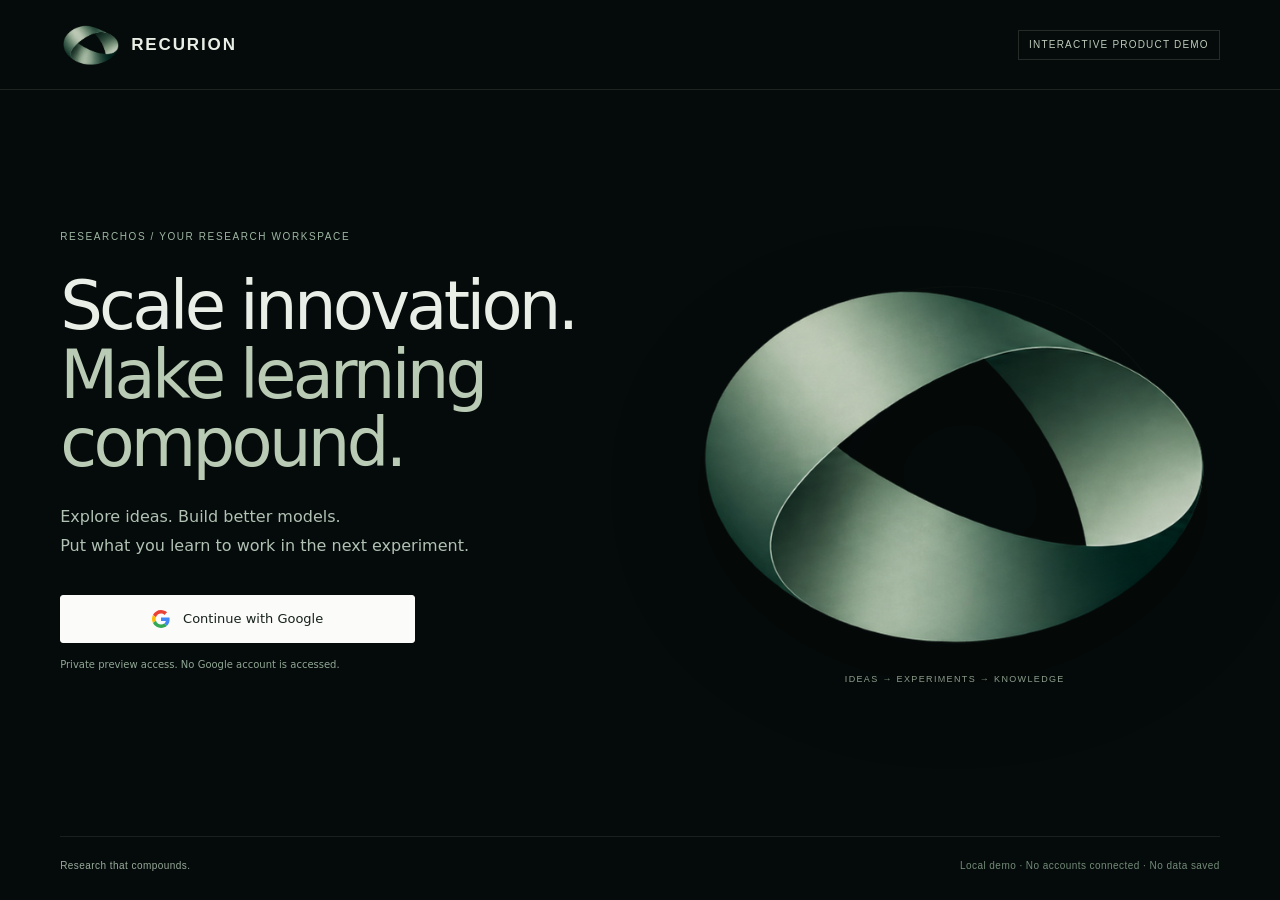
